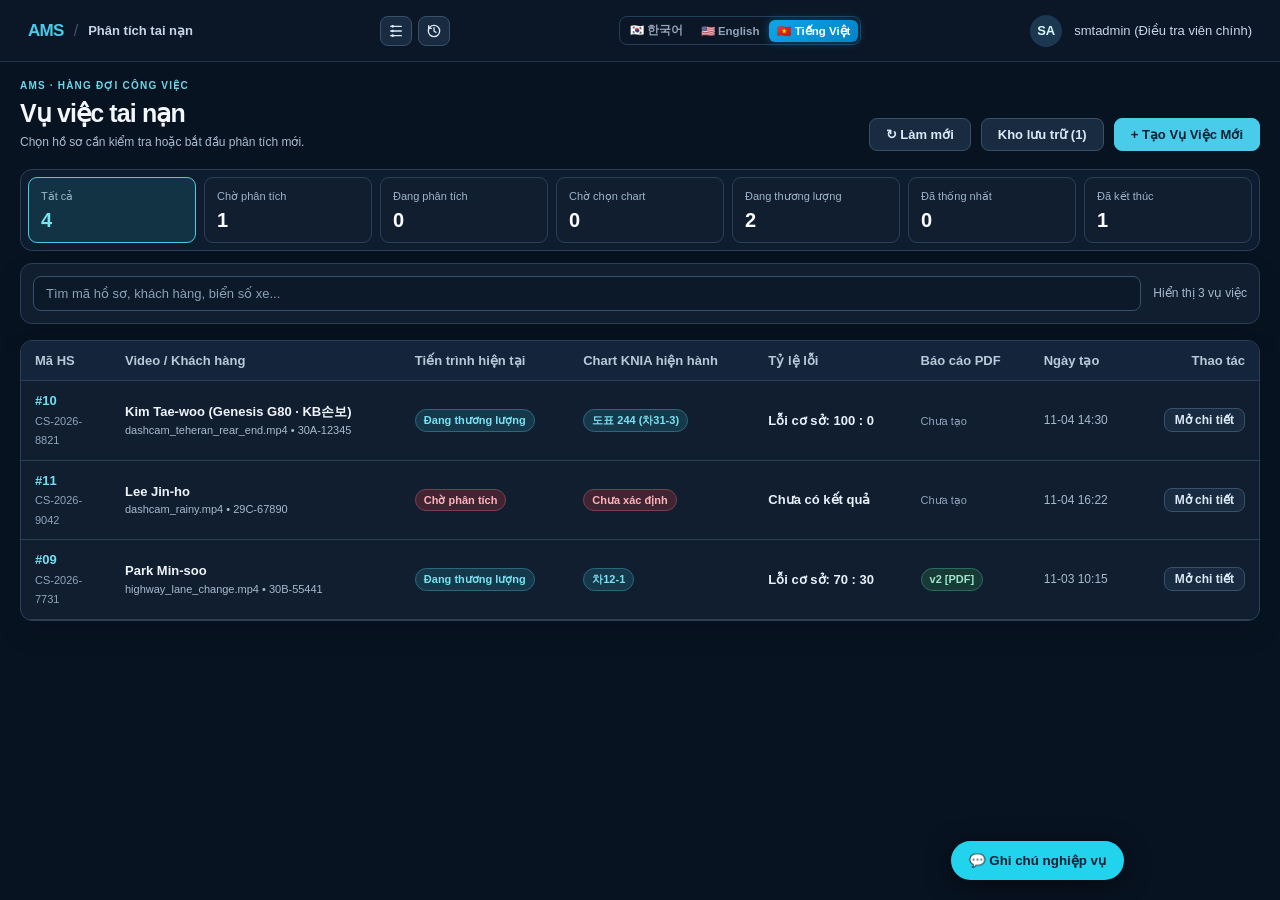
==== index.html @ 7d74bb2e "Update index.html" ====
<!DOCTYPE html>
<html lang="vi">

<head>
  <meta charset="UTF-8">
  <meta name="viewport" content="width=device-width, initial-scale=1.0">
  <title>Visus × KNIA B2B — Hệ Thống Phân Tích Video Tai Nạn & Xác Định Tỷ Lệ Lỗi</title>
  <style>
    :root {
      --primary: #2457c5;
      --primary-hover: #1946aa;
      --primary-light: #edf3ff;
      --success: #15803d;
      --success-light: #f0fdf4;
      --warning: #b45309;
      --warning-light: #fffbeb;
      --danger: #b91c1c;
      --danger-light: #fef2f2;
      --slate-50: #f8faff;
      --slate-100: #f2f5fa;
      --slate-200: #e3e9f2;
      --slate-300: #cbd5e1;
      --slate-400: #94a3b8;
      --slate-500: #64748b;
      --slate-600: #475569;
      --slate-700: #334155;
      --slate-800: #23314a;
      --slate-900: #14223c;
      --shadow-sm: 0 1px 2px 0 rgb(0 0 0 / 0.05);
      --shadow: 0 1px 3px 0 rgb(0 0 0 / 0.1), 0 1px 2px -1px rgb(0 0 0 / 0.1);
      --shadow-md: 0 4px 6px -1px rgb(0 0 0 / 0.1), 0 2px 4px -2px rgb(0 0 0 / 0.1);
      --shadow-lg: 0 10px 15px -3px rgb(0 0 0 / 0.1), 0 4px 6px -4px rgb(0 0 0 / 0.1);
    }

    * {
      box-sizing: border-box;
      margin: 0;
      padding: 0;
      font-family: -apple-system, BlinkMacSystemFont, "Segoe UI", Roboto, Helvetica, Arial, sans-serif;
    }

    body {
      background-color: var(--slate-100);
      color: var(--slate-800);
      font-size: 14px;
      line-height: 1.5;
      min-height: 100vh;
      display: flex;
      flex-direction: column;
    }

    /* Topbar */
    header.app-header {
      background: rgba(255, 255, 255, .96);
      border-bottom: 1px solid var(--slate-200);
      padding: 0 28px;
      height: 62px;
      display: flex;
      align-items: center;
      justify-content: space-between;
      position: sticky;
      top: 0;
      z-index: 50;
      backdrop-filter: blur(12px);
    }

    .brand {
      display: flex;
      align-items: center;
      gap: 10px;
      font-weight: 700;
      font-size: 16px;
      color: var(--slate-900);
      text-decoration: none;
      cursor: pointer;
    }

    .brand-wordmark {
      color: var(--primary);
      font-size: 17px;
      font-weight: 800;
      letter-spacing: -.04em;
    }

    .brand-divider {
      color: var(--slate-300);
      font-weight: 400;
    }

    .brand-product {
      color: var(--slate-700);
      font-size: 13px;
      font-weight: 600;
      letter-spacing: 0;
    }

    .lang-switcher-wrap {
      display: flex;
      align-items: center;
      gap: 2px;
      background: #0b1726;
      border: 1px solid #233e59;
      border-radius: 8px;
      padding: 2px;
    }

    .lang-btn {
      background: transparent;
      border: 0;
      color: #94a3b8;
      font-size: 11.5px;
      font-weight: 700;
      padding: 4px 8px;
      border-radius: 6px;
      cursor: pointer;
      transition: all 0.15s ease;
      display: inline-flex;
      align-items: center;
      gap: 4px;
    }

    .lang-btn:hover {
      color: #f1f5f9;
      background: rgba(56, 189, 248, 0.12);
    }

    .lang-btn.active {
      background: linear-gradient(135deg, #0ea5e9, #0284c7);
      color: #ffffff;
      box-shadow: 0 0 10px rgba(14, 165, 233, 0.4);
    }

    .header-user {
      display: flex;
      align-items: center;
      gap: 12px;
      font-size: 13px;
      color: var(--slate-600);
    }

    .user-avatar {
      width: 32px;
      height: 32px;
      border-radius: 50%;
      background: var(--slate-200);
      display: flex;
      align-items: center;
      justify-content: center;
      font-weight: 600;
      color: var(--slate-700);
    }

    /* Tooltip Custom styling */
    [data-tooltip] {
      position: relative;
      cursor: help;
    }

    [data-tooltip]:hover::after,
    [data-tooltip]:focus::after {
      content: attr(data-tooltip);
      position: absolute;
      bottom: calc(100% + 6px);
      left: 50%;
      transform: translateX(-50%);
      background: var(--slate-900);
      color: #fff;
      padding: 5px 9px;
      border-radius: 4px;
      font-size: 11px;
      white-space: nowrap;
      z-index: 1000;
      box-shadow: var(--shadow-md);
      pointer-events: none;
      font-weight: 400;
      opacity: 0.95;
    }

    /* Layout Containers */
    main.main-content {
      flex: 1;
      padding: 24px 28px;
      max-width: 1600px;
      width: 100%;
      margin: 0 auto;
    }

    .view-screen {
      display: none;
    }

    .view-screen.active {
      display: block;
    }

    /* Button styles */
    .btn {
      display: inline-flex;
      align-items: center;
      justify-content: center;
      gap: 6px;
      padding: 8px 16px;
      border-radius: 8px;
      font-size: 13px;
      font-weight: 600;
      cursor: pointer;
      border: 1px solid transparent;
      transition: background-color .15s ease, border-color .15s ease, box-shadow .15s ease;
      text-decoration: none;
    }

    .btn:focus-visible,
    .chat-input:focus-visible,
    .chat-result-card button:focus-visible,
    .video-seek:focus-visible {
      outline: 2px solid var(--primary);
      outline-offset: 2px;
    }

    .btn-primary {
      background: var(--primary);
      color: #fff;
    }

    .btn-primary:hover {
      background: var(--primary-hover);
    }

    .btn-secondary {
      background: #fff;
      border-color: var(--slate-300);
      color: var(--slate-700);
    }

    .btn-secondary:hover {
      background: var(--slate-50);
      border-color: var(--slate-400);
    }

    .btn-success {
      background: var(--success);
      color: #fff;
    }

    .btn-success:hover {
      filter: brightness(0.95);
    }

    .btn-danger {
      background: var(--danger);
      color: #fff;
    }

    .btn-sm {
      padding: 4px 10px;
      font-size: 12px;
    }

    .btn-disabled,
    .btn:disabled {
      opacity: 0.5;
      cursor: not-allowed;
      pointer-events: none;
    }

    /* Badges */
    .badge {
      display: inline-flex;
      align-items: center;
      padding: 2px 8px;
      border-radius: 12px;
      font-size: 11px;
      font-weight: 600;
    }

    .badge-high {
      background: var(--success-light);
      color: var(--success);
      border: 1px solid #bbf7d0;
    }

    .badge-mid {
      background: var(--warning-light);
      color: var(--warning);
      border: 1px solid #fde68a;
    }

    .badge-low {
      background: var(--slate-100);
      color: var(--slate-600);
      border: 1px solid var(--slate-200);
    }

    .badge-danger {
      background: var(--danger-light);
      color: var(--danger);
      border: 1px solid #fecaca;
    }

    .badge-primary {
      background: var(--primary-light);
      color: var(--primary);
      border: 1px solid #bfdbfe;
    }

    /* Stepper Navigation */
    .stepper-bar {
      background: #fff;
      border-radius: 12px;
      border: 1px solid var(--slate-200);
      padding: 10px 16px;
      display: flex;
      align-items: center;
      justify-content: space-between;
      margin-bottom: 18px;
      box-shadow: 0 2px 12px rgb(28 48 84 / .035);
    }

    .stepper-steps {
      display: flex;
      align-items: center;
      gap: 8px;
      flex-wrap: wrap;
    }

    .step-item {
      display: flex;
      align-items: center;
      gap: 8px;
      padding: 6px 12px;
      border-radius: 6px;
      font-size: 13px;
      font-weight: 500;
      color: var(--slate-500);
      cursor: pointer;
      transition: all 0.15s;
    }

    .step-item.active {
      background: var(--primary-light);
      color: var(--primary);
      font-weight: 700;
    }

    .step-item.completed {
      color: var(--success);
    }

    .step-item.locked {
      color: var(--slate-400);
      cursor: not-allowed;
    }

    .step-divider {
      color: var(--slate-300);
      font-size: 14px;
    }

    /* 2-Column Workspace */
    .workspace-layout {
      display: grid;
      grid-template-columns: 1fr 380px;
      gap: 20px;
      align-items: start;
    }

    @media (max-width: 1200px) {
      .workspace-layout {
        grid-template-columns: 1fr;
      }
    }

    /* Panels & Cards */
    .panel {
      background: #fff;
      border: 1px solid var(--slate-200);
      border-radius: 12px;
      box-shadow: 0 2px 12px rgb(28 48 84 / .035);
      overflow: hidden;
      margin-bottom: 16px;
    }

    .panel-header {
      padding: 13px 16px;
      border-bottom: 1px solid var(--slate-200);
      background: #fff;
      display: flex;
      align-items: center;
      justify-content: space-between;
      font-weight: 650;
      font-size: 13px;
      color: var(--slate-700);
    }

    .panel-body {
      padding: 16px;
    }

    /* Video player mock */
    .video-mock-container {
      background: #0e1829;
      border-radius: 0;
      height: 320px;
      position: relative;
      display: flex;
      flex-direction: column;
      justify-content: flex-end;
      overflow: hidden;
      color: #fff;
    }

    .video-canvas-mock {
      position: absolute;
      inset: 0;
      display: flex;
      align-items: flex-end;
      background: #101d30;
    }

    .video-overlay-box {
      position: absolute;
      border: 2px dashed #38bdf8;
      background: rgba(56, 189, 248, 0.15);
      border-radius: 4px;
      padding: 4px;
      font-size: 10px;
      color: #38bdf8;
      font-weight: 600;
    }

    .video-controls-bar {
      background: rgba(15, 23, 42, 0.85);
      backdrop-filter: blur(4px);
      padding: 8px 12px;
      display: flex;
      align-items: center;
      justify-content: space-between;
      z-index: 10;
      font-size: 12px;
    }

    /* Chart Candidates Cards Grid */
    .chart-grid {
      display: grid;
      grid-template-columns: repeat(auto-fill, minmax(280px, 1fr));
      gap: 12px;
      margin-top: 10px;
    }

    .chart-card {
      border: 2px solid var(--slate-200);
      border-radius: 8px;
      padding: 14px;
      cursor: pointer;
      transition: all 0.15s ease;
      background: #fff;
    }

    .chart-card:hover {
      border-color: var(--primary);
      transform: translateY(-1px);
      box-shadow: var(--shadow);
    }

    .chart-card.selected {
      border-color: var(--primary);
      background: var(--primary-light);
      box-shadow: 0 0 0 1px var(--primary);
    }

    .chart-card-header {
      display: flex;
      justify-content: space-between;
      align-items: flex-start;
      margin-bottom: 6px;
    }

    .chart-code {
      font-weight: 700;
      font-size: 15px;
      color: var(--slate-900);
    }

    .chart-desc {
      font-size: 12px;
      color: var(--slate-600);
      margin-bottom: 10px;
      line-height: 1.4;
    }

    .chart-meta {
      display: flex;
      align-items: center;
      justify-content: space-between;
      font-size: 11px;
      color: var(--slate-500);
      padding-top: 8px;
      border-top: 1px solid rgba(0, 0, 0, 0.06);
    }

    /* Report Draft Paper UI */
    .report-paper {
      background: #fff;
      border: 1px solid var(--slate-300);
      border-radius: 6px;
      padding: 20px;
      box-shadow: var(--shadow);
      position: relative;
    }

    .report-paper::before {
      content: "DỰ THẢO BÁO CÁO PHÂN TÍCH TAI NẠN (KNIA REPORT DRAFT)";
      display: block;
      font-size: 10px;
      letter-spacing: 1px;
      color: var(--slate-400);
      font-weight: 700;
      margin-bottom: 12px;
      text-transform: uppercase;
    }

    .report-section {
      margin-bottom: 16px;
      padding-bottom: 14px;
      border-bottom: 1px dashed var(--slate-200);
    }

    .report-section:last-child {
      border-bottom: none;
      margin-bottom: 0;
      padding-bottom: 0;
    }

    .report-section-title {
      font-size: 12px;
      font-weight: 700;
      color: var(--slate-700);
      text-transform: uppercase;
      margin-bottom: 6px;
      display: flex;
      align-items: center;
      justify-content: space-between;
    }

    .report-lock-tag {
      font-size: 10px;
      color: var(--slate-400);
      font-weight: normal;
    }

    /* AI Agent Chat Drawer / Sidebar */
    .chat-panel {
      height: calc(100vh - 120px);
      position: sticky;
      top: 76px;
      display: flex;
      flex-direction: column;
      background: #fff;
      border: 1px solid var(--slate-200);
      border-radius: 14px;
      box-shadow: 0 14px 36px rgb(28 48 84 / .07);
      overflow: hidden;
    }

    .chat-header {
      padding: 15px 20px;
      min-height: 56px;
      background: #fff;
      border-bottom: 1px solid var(--slate-200);
      display: flex;
      align-items: center;
      gap: 8px;
      font-weight: 700;
      font-size: 13px;
    }

    .chat-body {
      flex: 1;
      padding: 20px;
      overflow-y: auto;
      display: flex;
      flex-direction: column;
      gap: 14px;
      background: #f8faff;
    }

    .chat-bubble {
      max-width: 85%;
      padding: 11px 14px;
      border-radius: 13px;
      font-size: 13px;
      line-height: 1.5;
    }

    .chat-bubble.agent {
      align-self: flex-start;
      background: #fff;
      border: 1px solid var(--slate-200);
      color: var(--slate-800);
      box-shadow: 0 2px 8px rgb(28 48 84 / .04);
    }

    .chat-bubble.user {
      align-self: flex-end;
      background: var(--primary);
      color: #fff;
      border-bottom-right-radius: 4px;
    }

    .chat-progress {
      align-self: flex-start;
      padding: 3px 6px;
      color: var(--slate-500);
      font-size: 11px;
    }

    .chat-chips {
      display: flex;
      flex-wrap: wrap;
      gap: 6px;
      margin-top: 6px;
    }

    .chat-chip {
      background: #fff;
      border: 1px solid var(--slate-300);
      color: var(--slate-700);
      font-size: 11px;
      padding: 4px 8px;
      border-radius: 12px;
      cursor: pointer;
      transition: all 0.15s;
    }

    .chat-chip:hover {
      border-color: var(--primary);
      color: var(--primary);
      background: var(--primary-light);
    }

    .chat-footer {
      padding: 10px;
      border-top: 1px solid var(--slate-200);
      background: #fff;
    }

    .chat-input-row {
      display: flex;
      gap: 8px;
    }

    .chat-input {
      flex: 1;
      border: 1px solid var(--slate-300);
      border-radius: 8px;
      padding: 9px 12px;
      font-size: 13px;
      outline: none;
    }

    .chat-input:focus {
      border-color: var(--primary);
    }

    /* Case chat: conversation stays scrollable while the video remains visible. */
    #SCR-CASE-DETAIL .workspace-layout {
      grid-template-columns: minmax(0, 1fr) minmax(360px, 42%);
    }

    #SCR-CASE-DETAIL .workspace-main {
      min-width: 0;
    }

    #SCR-CASE-DETAIL .workspace-sidebar {
      position: sticky;
      top: 72px;
      height: calc(100vh - 88px);
      min-height: 480px;
      display: flex;
      flex-direction: column;
      gap: 10px;
      min-width: 0;
    }

    #SCR-CASE-DETAIL .chat-panel {
      position: static;
      height: calc(100vh - 174px);
      min-height: 460px;
    }

    #SCR-CASE-DETAIL .chat-body {
      padding: 20px;
      gap: 14px;
    }

    #SCR-CASE-DETAIL .chat-bubble {
      max-width: 78%;
    }

    #SCR-CASE-DETAIL .workspace-sidebar>.panel {
      margin: 0;
      flex: none;
    }

    #SCR-CASE-DETAIL .video-mock-container {
      height: 260px;
    }

    #SCR-CASE-DETAIL .video-controls-bar {
      flex-wrap: wrap;
      gap: 6px;
    }

    #SCR-CASE-DETAIL .video-seek {
      width: 100%;
      accent-color: #60a5fa;
      cursor: pointer;
    }

    #SCR-CASE-DETAIL .detail-inspector {
      flex: 1;
      overflow: auto;
      min-height: 0;
      background: #fff;
      border: 1px solid var(--slate-200);
      border-radius: 8px;
    }

    #SCR-CASE-DETAIL .detail-inspector>.panel {
      margin: 0;
      border: 0;
      box-shadow: none;
    }

    #SCR-CASE-DETAIL .detail-inspector #panel-evidence-matching .panel-body>div {
      grid-template-columns: 1fr !important;
    }

    #SCR-CASE-DETAIL #report-meta-content {
      grid-template-columns: 1fr 1fr !important;
    }

    #SCR-CASE-DETAIL .report-paper {
      padding: 14px;
    }

    #SCR-CASE-DETAIL #report-base-fault {
      font-size: 12px !important;
    }

    #SCR-CASE-DETAIL .chat-result-card {
      align-self: stretch;
      border: 1px solid #dce5f4;
      border-radius: 14px;
      background: #fff;
      padding: 18px;
      box-shadow: 0 8px 24px rgb(29 63 120 / .065);
    }

    #SCR-CASE-DETAIL .result-card-heading {
      display: flex;
      align-items: baseline;
      justify-content: space-between;
      gap: 12px;
      margin-bottom: 12px;
    }

    #SCR-CASE-DETAIL .result-card-heading strong {
      color: var(--slate-900);
      font-size: 15px;
      letter-spacing: -.02em;
    }

    #SCR-CASE-DETAIL .result-card-heading span {
      font-size: 11px;
      color: var(--slate-500);
      white-space: nowrap;
    }

    #SCR-CASE-DETAIL .chat-result-card button {
      display: flex;
      width: 100%;
      text-align: left;
      margin-top: 8px;
    }

    #SCR-CASE-DETAIL .result-option {
      justify-content: space-between;
      align-items: center;
      gap: 14px;
      min-height: 58px;
      padding: 10px 12px;
      border-radius: 9px;
    }

    #SCR-CASE-DETAIL .result-option .result-name {
      display: block;
      margin-top: 2px;
      color: var(--slate-500);
      font-size: 11px;
      font-weight: 400;
      line-height: 1.35;
    }

    #SCR-CASE-DETAIL .result-option.btn-primary .result-name {
      color: #dbe7ff;
    }

    #SCR-CASE-DETAIL .result-option .result-fault {
      color: var(--slate-900);
      font-size: 16px;
      font-weight: 750;
      white-space: nowrap;
    }

    #SCR-CASE-DETAIL .result-option.btn-primary .result-fault {
      color: #fff;
    }

    #SCR-CASE-DETAIL .result-option .result-match {
      display: block;
      color: var(--slate-500);
      font-size: 10px;
      font-weight: 500;
    }

    #SCR-CASE-DETAIL .result-option.btn-primary .result-match {
      color: #dbe7ff;
    }

    #SCR-CASE-DETAIL .chat-result-card button.result-report {
      width: auto;
      margin-top: 14px;
      padding-left: 0;
      border: 0;
      color: var(--primary);
      background: transparent;
    }

    #SCR-CASE-DETAIL #chat-case-title {
      display: inline-block;
      max-width: min(60vw, 400px);
      overflow: hidden;
      text-overflow: ellipsis;
      white-space: nowrap;
      vertical-align: bottom;
    }

    #SCR-CASE-DETAIL .inspector-tabs {
      display: flex;
      gap: 6px;
      padding: 8px;
      border-bottom: 1px solid var(--slate-200);
    }

    #SCR-CASE-DETAIL .video-empty {
      display: none;
      color: #cbd5e1;
      text-align: center;
      padding: 70px 12px;
    }

    #SCR-CASE-DETAIL .video-empty.visible {
      display: block;
    }

    #SCR-CASE-DETAIL #video-demo-still {
      position: absolute;
      inset: 0;
      width: 100%;
      height: 100%;
      object-fit: cover;
    }

    #SCR-CASE-DETAIL .video-canvas-mock::after {
      content: '';
      position: absolute;
      inset: 45% 0 0;
      background: linear-gradient(transparent, rgba(4, 10, 19, .8));
      pointer-events: none;
    }

    #SCR-CASE-DETAIL .detail-inspector {
      box-shadow: 0 8px 24px rgb(29 63 120 / .055);
    }

    @media (prefers-reduced-motion: reduce) {

      .btn,
      .chart-card,
      .chat-chip {
        transition: none;
      }
    }

    #SCR-CASE-DETAIL video {
      position: absolute;
      inset: 0;
      width: 100%;
      height: 100%;
      object-fit: contain;
    }

    @media (max-width: 900px) {
      main.main-content {
        padding: 14px 12px;
      }

      header.app-header {
        padding: 0 14px;
      }

      .brand-product {
        display: none;
      }

      #SCR-CASE-DETAIL .workspace-layout {
        display: block;
      }

      #SCR-CASE-DETAIL .workspace-main {
        padding-top: 195px;
      }

      #SCR-CASE-DETAIL .workspace-sidebar {
        position: static;
        width: 100%;
        height: 0;
        min-height: 0;
      }

      #SCR-CASE-DETAIL .workspace-sidebar>.panel {
        position: fixed;
        top: 62px;
        left: 12px;
        right: 12px;
        z-index: 20;
      }

      #SCR-CASE-DETAIL .video-mock-container {
        height: 145px;
      }

      #SCR-CASE-DETAIL .detail-inspector {
        position: fixed;
        bottom: 0;
        left: 0;
        right: 0;
        z-index: 30;
        height: 48vh;
        max-height: none;
        box-shadow: var(--shadow-lg);
      }

      #SCR-CASE-DETAIL .chat-panel {
        height: 60vh;
        min-height: 420px;
        width: 100%;
      }
    }

    @media (max-width: 600px) {

      .header-user .user-avatar,
      .header-user>span:last-child {
        display: none;
      }

      .stepper-bar {
        align-items: flex-start;
        gap: 10px;
        flex-direction: column;
      }

      #SCR-CASE-DETAIL .result-card-heading {
        flex-wrap: wrap;
      }
    }

    /* Tables */
    .data-table {
      width: 100%;
      border-collapse: collapse;
      text-align: left;
      font-size: 13px;
    }

    .data-table th {
      background: var(--slate-50);
      color: var(--slate-600);
      font-weight: 600;
      padding: 10px 14px;
      border-bottom: 1px solid var(--slate-200);
    }

    .data-table td {
      padding: 10px 14px;
      border-bottom: 1px solid var(--slate-200);
      vertical-align: middle;
    }

    .data-table tr:hover td {
      background: var(--slate-50);
    }

    /* Modals */
    .modal-backdrop {
      position: fixed;
      inset: 0;
      background: rgba(15, 23, 42, 0.5);
      backdrop-filter: blur(2px);
      display: none;
      align-items: center;
      justify-content: center;
      z-index: 100;
      padding: 20px;
    }

    .modal-backdrop.open {
      display: flex;
    }

    .modal-box {
      background: #fff;
      border-radius: 8px;
      max-width: 650px;
      width: 100%;
      max-height: 85vh;
      overflow-y: auto;
      box-shadow: var(--shadow-lg);
      border: 1px solid var(--slate-200);
    }

    .modal-header {
      padding: 14px 18px;
      border-bottom: 1px solid var(--slate-200);
      display: flex;
      align-items: center;
      justify-content: space-between;
      font-weight: 700;
      font-size: 15px;
    }

    .modal-body {
      padding: 18px;
    }

    .modal-footer {
      padding: 12px 18px;
      border-top: 1px solid var(--slate-200);
      background: var(--slate-50);
      display: flex;
      justify-content: flex-end;
      gap: 10px;
    }

    /* Visus-inspired analysis studio. Other screens retain the existing light UI. */
    body.ams-dark {
      background: #081321;
      color: #e8f0fa;
    }

    body.ams-dark header.app-header {
      background: #0b1727;
      border-color: #21344a;
    }

    body.ams-dark .brand-product,
    body.ams-dark .header-user {
      color: #c7d6e7;
    }

    body.ams-dark .brand-wordmark {
      color: #48cce9;
    }

    body.ams-dark .user-avatar {
      background: #1b3850;
      color: #d8f7ff;
    }

    .header-nav {
      display: flex;
      gap: 6px;
      margin-left: 18px;
      margin-right: 0;
    }

    .header-nav .btn {
      padding: 5px 10px;
    }
    .header-icon-btn { width:32px; height:30px; padding:0 !important; display:inline-flex; align-items:center; justify-content:center; }
    .header-icon-btn svg { width:16px; height:16px; }

    .header-case-context { min-width:0; flex:1; margin-left:18px; color:#cfe7f2; font-size:12px; font-weight:700; white-space:nowrap; overflow:hidden; text-overflow:ellipsis; }
    .header-case-context small { color:#7f9bb1; font-weight:600; margin-left:6px; }

    #SCR-CASE-DETAIL {
      --primary: #48cce9;
      --primary-hover: #35b8d6;
      --primary-light: #153648;
      --slate-50: #14243a;
      --slate-100: #111f32;
      --slate-200: #2a3b53;
      --slate-300: #40536e;
      --slate-400: #91a5bd;
      --slate-500: #a9bad0;
      --slate-600: #c6d3e2;
      --slate-700: #dfebf7;
      --slate-800: #f0f5fc;
      --slate-900: #fff;
    }

    #SCR-CASE-DETAIL .case-context {
      display: flex;
      align-items: end;
      justify-content: space-between;
      gap: 16px;
      margin: 2px 0 17px;
    }

    #SCR-CASE-DETAIL .case-eyebrow {
      display: block;
      color: #61d7eb;
      font-size: 10px;
      font-weight: 700;
      letter-spacing: .12em;
      margin-bottom: 5px;
    }

    #SCR-CASE-DETAIL .case-context h1 {
      color: #f4f8fe;
      font-size: clamp(24px, 2.6vw, 34px);
      line-height: 1.2;
      letter-spacing: -.035em;
      font-weight: 680;
    }

    #SCR-CASE-DETAIL .case-context>div {
      min-width: 0;
    }

    #SCR-CASE-DETAIL .case-context h1 {
      overflow-wrap: anywhere;
    }

    #SCR-CASE-DETAIL .case-context-video {
      margin-top: 4px;
      color: #91a5bd;
      font-size: 12px;
      line-height: 1.35;
      overflow-wrap: anywhere;
    }

    #SCR-CASE-DETAIL .stepper-bar {
      background: #101e30;
      border-color: #23364d;
      box-shadow: none;
    }

    #SCR-CASE-DETAIL .step-item {
      color: #a9bad0;
    }

    #SCR-CASE-DETAIL .step-item.active {
      color: #73e1f3;
      background: #16384b;
    }

    #SCR-CASE-DETAIL .step-item.completed {
      color: #6dc9a9;
    }

    #SCR-CASE-DETAIL .step-item.locked {
      color: #667d96;
    }

    #SCR-CASE-DETAIL [data-tooltip]:hover::after,
    #SCR-CASE-DETAIL [data-tooltip]:focus::after {
      background: #eaf4fb;
      color: #10253a;
    }

    #SCR-CASE-DETAIL .panel,
    #SCR-CASE-DETAIL .chat-panel,
    #SCR-CASE-DETAIL .detail-inspector {
      background: #101e30;
      border-color: #2b4057;
      color: #e8f0fa;
      box-shadow: 0 16px 32px rgb(0 0 0 / .12);
    }

    #SCR-CASE-DETAIL .panel-header,
    #SCR-CASE-DETAIL .chat-header {
      background: #14243a;
      border-color: #2b4057;
      color: #f4f8fe;
    }

    #SCR-CASE-DETAIL .chat-body {
      background: #0c1929;
    }

    #SCR-CASE-DETAIL .chat-bubble.agent {
      background: #192c43;
      border-color: #304860;
      color: #e8f0fa;
      box-shadow: none;
    }

    #SCR-CASE-DETAIL .chat-bubble.user {
      background: #235a75;
      color: #fff;
    }

    #SCR-CASE-DETAIL .chat-progress {
      color: #9fb6c9;
    }

    #SCR-CASE-DETAIL .chat-footer {
      background: #14243a;
      border-color: #2b4057;
    }

    #SCR-CASE-DETAIL .chat-input {
      background: #0c1929;
      border-color: #39516a;
      color: #f1f8fd;
    }

    #SCR-CASE-DETAIL .chat-input::placeholder {
      color: #8ba1b8;
    }

    #SCR-CASE-DETAIL .btn-primary {
      background: #48cce9;
      border-color: #48cce9;
      color: #082034;
    }

    #SCR-CASE-DETAIL .btn-primary:hover {
      background: #72ddf2;
      border-color: #72ddf2;
    }

    #SCR-CASE-DETAIL .btn-secondary {
      background: #182b41;
      border-color: #38516a;
      color: #d9e9f5;
    }

    #SCR-CASE-DETAIL .btn-secondary:hover {
      background: #203a54;
      border-color: #5b7792;
    }

    #SCR-CASE-DETAIL .badge-primary {
      background: #15394b;
      color: #78e2f3;
      border-color: #2b687e;
    }

    #SCR-CASE-DETAIL .chat-result-card {
      background: #15283c;
      border-color: #35657a;
      box-shadow: 0 14px 30px rgb(0 0 0 / .12);
    }

    #SCR-CASE-DETAIL .result-card-heading strong {
      color: #f3f9ff;
    }

    #SCR-CASE-DETAIL .result-card-heading span {
      color: #a8bfd1;
    }

    #SCR-CASE-DETAIL .result-option.btn-secondary {
      background: #1b3148;
      border-color: #344f68;
      color: #eaf4fc;
    }

    #SCR-CASE-DETAIL .result-option.btn-primary {
      background: #153c50;
      border-color: #48cce9;
      color: #f5fcff;
    }

    #SCR-CASE-DETAIL .result-option .result-name,
    #SCR-CASE-DETAIL .result-option .result-match {
      color: #a9bed1;
    }

    #SCR-CASE-DETAIL .result-option .result-fault {
      color: #f6fbff;
    }

    #SCR-CASE-DETAIL .chat-result-card button.result-report {
      color: #70dcf0;
    }

    #SCR-CASE-DETAIL .result-hero {
      display: grid;
      grid-template-columns: 1fr auto;
      gap: 12px;
      align-items: end;
      padding: 14px 0 16px;
      border-top: 1px solid #2e4960;
    }

    #SCR-CASE-DETAIL .result-hero-label {
      display: block;
      color: #a8bfd1;
      font-size: 11px;
    }

    #SCR-CASE-DETAIL .result-hero-ratio {
      display: block;
      color: #fff;
      font-size: clamp(28px, 3vw, 38px);
      line-height: 1.1;
      font-weight: 750;
      letter-spacing: -.05em;
      font-variant-numeric: tabular-nums;
    }

    #SCR-CASE-DETAIL .result-hero-chart {
      color: #d9e8f4;
      font-size: 12px;
      text-align: right;
      max-width: 185px;
    }

    #SCR-CASE-DETAIL .result-hero-chart strong {
      display: block;
      color: #77dfef;
      font-size: 14px;
    }

    #SCR-CASE-DETAIL .result-hero-chart small {
      display: block;
      color: #9eb5ca;
      font-size: 11px;
    }

    #SCR-CASE-DETAIL .result-other {
      border-top: 1px solid #2e4960;
      margin-top: 14px;
      padding-top: 10px;
    }

    #SCR-CASE-DETAIL .result-other summary {
      color: #aac4d7;
      font-size: 12px;
      cursor: pointer;
    }

    #SCR-CASE-DETAIL .result-other button {
      margin-top: 8px;
    }

    #SCR-CASE-DETAIL .result-note {
      color: #9eb5ca;
      font-size: 11px;
      margin-top: 10px;
    }

    #SCR-CASE-DETAIL .chat-empty,
    #SCR-CASE-DETAIL .chat-recovery {
      align-self: center;
      width: min(100%, 430px);
      margin: auto 0;
      padding: 26px;
      border: 1px solid #31536b;
      border-radius: 16px;
      background: #14283c;
      box-shadow: 0 18px 36px rgb(0 0 0 / .12);
    }

    #SCR-CASE-DETAIL .chat-empty span,
    #SCR-CASE-DETAIL .chat-recovery span {
      display: block;
      color: #71dcea;
      font-size: 10px;
      font-weight: 700;
      letter-spacing: .1em;
      margin-bottom: 9px;
    }

    #SCR-CASE-DETAIL .chat-empty h2,
    #SCR-CASE-DETAIL .chat-recovery h2 {
      color: #fff;
      font-size: 21px;
      line-height: 1.25;
      letter-spacing: -.03em;
    }

    #SCR-CASE-DETAIL .chat-empty p,
    #SCR-CASE-DETAIL .chat-recovery p {
      color: #abc0d2;
      font-size: 12px;
      line-height: 1.5;
      margin: 8px 0 18px;
    }

    #SCR-CASE-DETAIL .chat-empty-actions {
      display: flex;
      gap: 8px;
      flex-wrap: wrap;
    }

    #SCR-CASE-DETAIL .video-mock-container {
      height: min(30vh, 290px);
      min-height: 225px;
    }

    #SCR-CASE-DETAIL .video-controls-bar {
      background: #101d2e;
      color: #e8f0fa;
    }

    #SCR-CASE-DETAIL .video-seek {
      accent-color: #48cce9;
    }

    #SCR-CASE-DETAIL .detail-inspector {
      background: #101e30;
    }

    #SCR-CASE-DETAIL .inspector-tabs {
      border-color: #2b4057;
    }

    #SCR-CASE-DETAIL .data-table th {
      background: #14243a;
      color: #b8c9da;
      border-color: #2b4057;
    }

    #SCR-CASE-DETAIL .data-table td {
      border-color: #2b4057;
    }

    #SCR-CASE-DETAIL .report-paper {
      background: #fff;
      color: #263247;
      --slate-50: #f8fafc;
      --slate-100: #f1f5f9;
      --slate-200: #e2e8f0;
      --slate-300: #cbd5e1;
      --slate-400: #7b8ba0;
      --slate-500: #64748b;
      --slate-600: #475569;
      --slate-700: #334155;
      --slate-800: #1e293b;
      --slate-900: #0f172a;
    }

    #SCR-CASE-DETAIL .report-paper .chat-input {
      background: #fff;
      color: #1e293b;
      border-color: #93c5fd;
    }

    @media (max-width: 900px) {
      #SCR-CASE-DETAIL .video-mock-container {
        height: 172px;
        min-height: 0;
      }

      #SCR-CASE-DETAIL .workspace-layout {
        display: flex;
        flex-direction: column-reverse;
        gap: 12px;
      }

      #SCR-CASE-DETAIL .workspace-main {
        padding-top: 0;
        width: 100%;
      }

      #SCR-CASE-DETAIL .workspace-sidebar {
        position: sticky;
        top: 62px;
        width: 100%;
        height: auto;
        min-height: 0;
        z-index: 20;
        display: block;
      }

      #SCR-CASE-DETAIL .workspace-sidebar>.panel {
        position: static;
      }

      #SCR-CASE-DETAIL .detail-inspector {
        position: fixed;
        bottom: 0;
        left: 0;
        right: 0;
        height: 48vh;
        z-index: 30;
      }
    }

    /* Shared dark product shell for case list, negotiation, notice and activity. */
    body.ams-dark {
      --primary: #48cce9;
      --primary-hover: #35b8d6;
      --primary-light: #153648;
      --slate-50: #14243a;
      --slate-100: #111f32;
      --slate-200: #2a3b53;
      --slate-300: #40536e;
      --slate-400: #91a5bd;
      --slate-500: #a9bad0;
      --slate-600: #c6d3e2;
      --slate-700: #dfebf7;
      --slate-800: #f0f5fc;
      --slate-900: #fff;
    }

    .ams-dark .panel,
    .ams-dark .chat-panel {
      background: #101e30;
      border-color: #2b4057;
      color: #e8f0fa;
      box-shadow: 0 12px 28px rgb(0 0 0 / .1);
    }

    .ams-dark .panel-header,
    .ams-dark .chat-header {
      background: #14243a;
      border-color: #2b4057;
      color: #f4f8fe;
    }

    .ams-dark .stepper-bar {
      background: #101e30;
      border-color: #23364d;
      box-shadow: none;
    }

    .ams-dark .step-item {
      color: #a9bad0;
    }

    .ams-dark .step-item.active {
      color: #73e1f3;
      background: #16384b;
    }

    .ams-dark .step-item.completed {
      color: #6dc9a9;
    }

    .ams-dark .step-item.locked {
      color: #667d96;
    }

    .ams-dark .step-divider {
      color: #567087;
    }

    .ams-dark .btn-primary {
      background: #48cce9;
      border-color: #48cce9;
      color: #082034;
    }

    .ams-dark .btn-primary:hover {
      background: #72ddf2;
      border-color: #72ddf2;
    }

    .ams-dark .btn-secondary {
      background: #182b41;
      border-color: #38516a;
      color: #d9e9f5;
    }

    .ams-dark .btn-secondary:hover {
      background: #203a54;
      border-color: #5b7792;
    }

    .ams-dark .btn-danger {
      background: #9d3342;
      color: #fff;
    }

    .ams-dark .badge-primary {
      background: #15394b;
      color: #78e2f3;
      border-color: #2b687e;
    }

    .ams-dark .badge-low {
      background: #1d2b3e;
      color: #a9bad0;
      border-color: #3d5268;
    }

    .ams-dark .badge-danger {
      background: #412432;
      color: #ffb2bd;
      border-color: #7c3d50;
    }

    .ams-dark .badge-mid {
      background: #3a3023;
      color: #f3d28b;
      border-color: #725c36;
    }

    .ams-dark .badge-high {
      background: #173a36;
      color: #9be7c7;
      border-color: #2c6c60;
    }

    .ams-dark .chat-input {
      background: #0c1929;
      border-color: #39516a;
      color: #f1f8fd;
    }

    .ams-dark .chat-input::placeholder {
      color: #8ba1b8;
    }

    .ams-dark .chat-body {
      background: #0c1929;
    }

    .ams-dark .chat-bubble.agent {
      background: #192c43;
      border-color: #304860;
      color: #e8f0fa;
      box-shadow: none;
    }

    .ams-dark .chat-bubble.user {
      background: #235a75;
      color: #fff;
    }

    .ams-dark .chat-footer {
      background: #14243a;
      border-color: #2b4057;
    }

    .ams-dark .chat-chip {
      background: #1c3148;
      border-color: #3b526d;
      color: #d9e9f5;
    }

    .ams-dark .chat-chip:hover {
      background: #153b4d;
      border-color: #48cce9;
      color: #87e5f5;
    }

    .ams-dark .data-table th {
      background: #14243a;
      color: #b8c9da;
      border-color: #2b4057;
    }

    .ams-dark .data-table td {
      border-color: #2b4057;
    }

    .ams-dark .data-table tr:hover td {
      background: #172a40;
    }

    .ams-dark [data-tooltip]:hover::after,
    .ams-dark [data-tooltip]:focus::after {
      background: #eaf4fb;
      color: #10253a;
    }

    .ams-dark .modal-box {
      background: #101e30;
      border-color: #38516a;
      color: #e8f0fa;
    }

    .ams-dark .modal-header,
    .ams-dark .modal-footer {
      background: #14243a;
      border-color: #2b4057;
      color: #f4f8fe;
    }

    .ams-dark #modal-pdf-view .modal-header {
      background: #14243a !important;
      color: #fff;
    }

    .ams-dark #modal-pdf-view .modal-header .btn-secondary {
      color: #e8f0fa !important;
    }

    .ams-dark #pdf-rendered-paper {
      --slate-50: #f8fafc;
      --slate-200: #e2e8f0;
      --slate-400: #94a3b8;
      --slate-600: #475569;
      --slate-700: #334155;
      --slate-800: #1e293b;
      --slate-900: #0f172a;
    }

    .screen-kicker {
      display: block;
      color: #69d9e9;
      font-size: 10px;
      font-weight: 700;
      letter-spacing: .12em;
      margin-bottom: 5px;
    }

    .screen-title {
      color: #f4f8fe;
      font-size: 25px;
      line-height: 1.2;
      font-weight: 680;
      letter-spacing: -.035em;
    }

    .screen-subtitle {
      color: #a8bbcf;
      font-size: 12px;
      margin-top: 5px;
    }

    .screen-lead {
      display: flex;
      justify-content: space-between;
      align-items: end;
      gap: 16px;
      margin-bottom: 18px;
    }

    .queue-metrics {
      display: flex;
      gap: 8px;
      overflow-x: auto;
      padding: 7px;
      margin-bottom: 12px;
      background: #0d1c2e;
      border: 1px solid #2b4057;
      border-radius: 12px;
    }

    .queue-metric {
      flex: 1 0 145px;
      min-width: 0;
      background: #101e30;
      border: 1px solid #2b4057;
      border-radius: 9px;
      padding: 10px 12px;
      text-align: left;
      cursor: pointer;
      font: inherit;
    }

    .queue-metric span {
      display: block;
      color: #9eb5ca;
      font-size: 11px;
    }

    .queue-metric strong {
      display: block;
      color: #fff;
      font-size: 20px;
      line-height: 1.2;
      letter-spacing: -.04em;
      margin-top: 3px;
    }

    .queue-metric.active {
      border-color: #48cce9;
      background: #123344;
    }

    .queue-metric.active strong {
      color: #79e3f1;
    }

    .queue-metric:hover {
      border-color: #5a8ca0;
    }

    .queue-metric:focus-visible {
      outline: 2px solid #48cce9;
      outline-offset: 2px;
    }

    .case-search-row {
      display: flex;
      align-items: center;
      gap: 12px;
      padding: 12px;
    }

    .case-search-row .chat-input {
      width: min(100%, 420px);
    }

    .case-search-row #case-count-label {
      margin-left: auto;
      color: var(--slate-500);
      font-size: 12px;
      white-space: nowrap;
    }

    .case-table-wrap {
      overflow-x: auto;
    }

    .case-table-wrap .data-table {
      min-width: 950px;
    }

    .negotiation-table-wrap {
      overflow-x: auto;
    }

    .negotiation-table-wrap .data-table {
      min-width: 700px;
    }

    .case-table-wrap .data-table td:first-child b {
      color: #75ddef !important;
    }

    .nego-summary {
      background: #153247;
      border: 1px solid #31677e;
      border-radius: 12px;
      margin: 0 0 18px;
    }

    .nego-summary #nego-final-fault-label {
      color: #fff;
      font-size: 27px;
      font-weight: 800;
      letter-spacing: -.035em;
      margin-top: 2px;
    }

    .nego-summary #nego-adjustment-detail {
      color: #9de4c6;
      font-size: 12px;
      margin-top: 2px;
    }

    #SCR-NEGOTIATION .workspace-main>.panel>.panel-body {
      display: flex;
      flex-direction: column;
    }

    #SCR-NEGOTIATION .nego-summary.nego-proposal {
      order: -1;
    }

    #SCR-NEGOTIATION #nego-response-form label {
      display: grid;
      gap: 5px;
      font-size: 12px;
    }

    #SCR-NEGOTIATION #nego-response-form .chat-input {
      width: 100%;
      box-sizing: border-box;
    }

    #SCR-NEGOTIATION #nego-response-history article {
      padding: 10px 12px;
      border: 1px solid #31506b;
      border-radius: 8px;
      margin-top: 8px;
    }

    #SCR-NEGOTIATION .workspace-sidebar .chat-panel {
      border-color: #31566b;
    }

    .phone-preview {
      --primary: #2457c5;
      --slate-400: #94a3b8;
      --slate-700: #334155;
      background: #fff;
      color: #1e293b;
    }

    .phone-preview .btn-primary {
      background: #2457c5;
      border-color: #2457c5;
      color: #fff;
    }

    #SCR-CUSTOMER-NOTIFY .workspace-sidebar>.panel {
      border-color: #38536b;
    }

    #SCR-CUSTOMER-NOTIFY .workspace-layout {
      display: grid;
      grid-template-columns: minmax(0, 1fr) 260px;
      gap: 12px;
      align-items: start;
      width: 100%;
      max-width: 100%;
    }

    #SCR-CUSTOMER-NOTIFY .workspace-main,
    #SCR-CUSTOMER-NOTIFY .workspace-sidebar {
      min-width: 0;
      max-width: 100%;
    }

    @media (max-width: 1280px) {
      #SCR-CUSTOMER-NOTIFY .workspace-layout {
        grid-template-columns: 1fr;
      }
    }

    #SCR-CUSTOMER-NOTIFY .notice-head {
      display: flex;
      justify-content: space-between;
      align-items: center;
      gap: 10px;
      flex-wrap: wrap;
    }

    #SCR-CUSTOMER-NOTIFY .notice-blocks {
      display: grid;
      grid-template-columns: minmax(0, 1fr);
      gap: 4px;
      min-width: 0;
      width: 100%;
    }

    #SCR-CUSTOMER-NOTIFY .notice-block {
      padding: 4px 10px; border-radius: 6px;
      border: 1px solid #334d65;
      border-radius: 9px;
      background: #122238;
      min-width: 0;
      max-width: 100%;
      overflow: hidden;
      transition: background 0.15s, border-color 0.15s, transform 0.15s;
    }

    #SCR-CUSTOMER-NOTIFY .notice-block[draggable="true"] {
      cursor: grab;
    }

    #SCR-CUSTOMER-NOTIFY .notice-block[draggable="true"]:active {
      cursor: grabbing;
    }

    #SCR-CUSTOMER-NOTIFY .notice-block.is-dragging {
      opacity: 0.45;
      border: 1px dashed #38bdf8;
      background: #0d1b2d;
    }

    #SCR-CUSTOMER-NOTIFY .notice-block.drag-over {
      border-top: 3px solid #38bdf8 !important;
      background: #193150;
      transform: translateY(-2px);
    }

    #SCR-CUSTOMER-NOTIFY .notice-drag-handle {
      cursor: grab;
      user-select: none;
      color: #64748b;
      font-size: 15px;
      line-height: 1;
      padding: 2px 4px;
      border-radius: 4px;
      transition: color 0.15s, background 0.15s;
      flex: none;
    }

    #SCR-CUSTOMER-NOTIFY .notice-drag-handle:hover {
      color: #38bdf8;
      background: rgba(56, 189, 248, 0.15);
    }

    #SCR-CUSTOMER-NOTIFY .notice-block.is-off {
      opacity: .55;
    }

    #SCR-CUSTOMER-NOTIFY .notice-block-top {
      display: flex;
      align-items: center;
      gap: 6px;
      flex-wrap: wrap;
    }

    #SCR-CUSTOMER-NOTIFY .notice-block-top strong {
      flex: 1 1 120px;
      min-width: 0;
      font-size: 13px;
      color: #f1f5f9;
    }

    #SCR-CUSTOMER-NOTIFY .notice-block-top .btn {
      padding: 3px 8px;
      font-size: 11px;
      flex-shrink: 0;
    }

    #SCR-CUSTOMER-NOTIFY .notice-block p {
      margin: 7px 0 0;
      color: #cbd5e1;
      font-size: 12px;
      line-height: 1.5;
      white-space: pre-wrap;
      word-break: break-word;
      overflow-wrap: anywhere;
    }

    #SCR-CUSTOMER-NOTIFY .notice-edit {
      width: 100%;
      min-height: 80px;
      margin-top: 9px;
      resize: vertical;
    }

    .ai-chat-fab {
      position: fixed;
      bottom: 24px;
      right: 24px;
      z-index: 1000;
      display: none;
      align-items: center;
      gap: 7px;
      padding: 10px 16px;
      border-radius: 999px;
      background: linear-gradient(135deg, #0ea5e9, #0284c7);
      color: #ffffff;
      border: 1px solid #38bdf8;
      box-shadow: 0 4px 20px rgba(14, 165, 233, 0.45);
      cursor: pointer;
      font-weight: 700;
      transition: all 0.2s ease;
    }

    .ai-chat-fab:hover {
      transform: translateY(-2px);
      box-shadow: 0 6px 24px rgba(14, 165, 233, 0.6);
    }

    #SCR-CASE-DETAIL .three-col-workspace.chat-collapsed .ai-chat-fab {
      display: inline-flex;
    }

    #SCR-CASE-DETAIL .three-col-workspace.chat-collapsed .chat-collapsed-strip {
      display: none !important;
    }

    #SCR-CASE-DETAIL .three-col-workspace.chat-collapsed {
      grid-template-columns: minmax(340px, 32%) minmax(520px, 1fr) 0px !important;
      gap: 14px 0px;
    }

    .step5-tab-btn {
      transition: all 0.15s ease-in-out;
    }

    .step5-tab-btn:hover {
      filter: brightness(1.15);
    }

    .step5-tab-pane {
      animation: fadeInStep5 0.15s ease;
    }

    @keyframes fadeInStep5 {
      from {
        opacity: 0;
        transform: translateY(2px);
      }

      to {
        opacity: 1;
        transform: translateY(0);
      }
    }

    .stepper-step {
      display: inline-flex;
      align-items: center;
      gap: 4px;
      padding: 2px 6px;
      border-radius: 4px;
      transition: color 0.15s, font-weight 0.15s;
    }

    #SCR-CUSTOMER-NOTIFY .notice-actions {
      display: flex;
      justify-content: space-between;
      align-items: center;
      gap: 10px;
      flex-wrap: wrap;
      padding-top: 14px;
      border-top: 1px solid #334d65;
    }

    #SCR-CUSTOMER-NOTIFY .notice-channels {
      display: flex;
      gap: 6px;
    }

    #SCR-CUSTOMER-NOTIFY .notice-channels label {
      cursor: pointer;
      padding: 6px 10px;
      border: 1px solid #38536b;
      border-radius: 7px;
      font-size: 12px;
    }

    #SCR-CUSTOMER-NOTIFY .notice-channels label:has(input:checked) {
      border-color: #48cce9;
      color: #48cce9;
    }

    #SCR-CUSTOMER-NOTIFY .notice-phone {
      width: min(100%, 340px);
      height: 260px;
      max-height: calc(100vh - 230px);
      min-height: 320px;
      overflow-y: auto;
      overscroll-behavior: contain;
      scrollbar-width: thin;
      scrollbar-color: #94a3b8 #f1f5f9;
      margin: auto;
      padding: 17px;
      border: 8px solid #23364d;
      border-radius: 27px;
      background: #fff;
      color: #17263a;
      box-shadow: 0 20px 35px rgb(0 0 0 / .22);
    }

    #SCR-CUSTOMER-NOTIFY .notice-phone::-webkit-scrollbar {
      width: 6px;
    }

    #SCR-CUSTOMER-NOTIFY .notice-phone::-webkit-scrollbar-track {
      background: transparent;
      margin: 14px 0;
    }

    #SCR-CUSTOMER-NOTIFY .notice-phone::-webkit-scrollbar-thumb {
      background: #94a3b8;
      border-radius: 99px;
    }

    #SCR-CUSTOMER-NOTIFY .notice-phone h2 {
      margin: 3px 0 12px;
      font-size: 17px;
      color: #17263a;
    }

    #SCR-CUSTOMER-NOTIFY .notice-phone-card {
      padding: 10px 0;
      border-top: 1px solid #e2e8f0;
    }

    #SCR-CUSTOMER-NOTIFY .notice-phone-card strong {
      display: block;
      font-size: 11px;
      color: #183d66;
    }

    #SCR-CUSTOMER-NOTIFY .notice-phone-card p {
      margin: 4px 0 0;
      white-space: pre-wrap;
      font-size: 11px;
      line-height: 1.45;
      color: #34445a;
    }

    #SCR-CUSTOMER-NOTIFY .notice-ratio-bar {
      display: flex;
      height: 8px;
      overflow: hidden;
      border-radius: 99px;
      background: #e2e8f0;
    }

    #SCR-CUSTOMER-NOTIFY .notice-ratio-bar span:first-child {
      background: #38bdf8;
    }

    #SCR-CUSTOMER-NOTIFY .notice-ratio-bar span:last-child {
      background: #f59e0b;
    }

    #SCR-CUSTOMER-NOTIFY .sr-only {
      position: absolute;
      width: 1px;
      height: 1px;
      padding: 0;
      margin: -1px;
      overflow: hidden;
      clip: rect(0, 0, 0, 0);
      white-space: nowrap;
      border: 0;
    }

    .timeline-event {
      display: grid;
      grid-template-columns: 56px minmax(0, 1fr);
      gap: 14px;
      padding: 15px 6px 15px 14px;
      border-left: 2px solid #375a70;
      border-bottom: 1px solid #283d54;
    }

    .timeline-event:first-child {
      border-left-color: #48cce9;
    }

    .timeline-event:last-child {
      border-bottom: 0;
    }

    #SCR-CASE-DETAIL .chart-toolbar {
      display: flex;
      align-items: center;
      justify-content: space-between;
      gap: 8px;
      padding: 8px 12px;
      background: #102a3b;
      border-bottom: 1px solid #2b5266;
      color: #d8eff6;
      font-size: 12px;
    }

    #SCR-CASE-DETAIL .chart-detail {
      border: 1px solid #35546d;
      border-radius: 10px;
      background: #102235;
      padding: 12px;
    }

    #SCR-CASE-DETAIL .chart-detail h3 {
      color: #78e2f3;
      font-size: 13px;
      margin-bottom: 6px;
    }

    #SCR-CASE-DETAIL .chart-detail p {
      color: #d3e2ed;
      font-size: 11px;
      margin: 4px 0;
    }

    #SCR-CASE-DETAIL .evidence-compare {
      display: grid;
      gap: 1px;
      margin-top: 10px;
      overflow: hidden;
      border: 1px solid #35546d;
      border-radius: 10px;
      background: #35546d;
    }

    #SCR-CASE-DETAIL .evidence-compare-row {
      display: grid;
      grid-template-columns: minmax(110px, 1fr) repeat(2, minmax(0, 1.3fr));
      background: #102235;
    }

    #SCR-CASE-DETAIL .evidence-compare-row>div {
      min-width: 0;
      padding: 10px;
      font-size: 11px;
      color: #d3e2ed;
    }

    #SCR-CASE-DETAIL .evidence-compare-row>div+div {
      border-left: 1px solid #35546d;
    }

    #SCR-CASE-DETAIL .evidence-compare-head {
      background: #17384a;
      font-weight: 700;
      color: #eaf8fd !important;
    }

    #SCR-CASE-DETAIL .evidence-compare-row strong {
      display: block;
      color: #f3f9ff;
      font-size: 11px;
    }

    #SCR-CASE-DETAIL .evidence-compare-row small {
      display: block;
      color: #a9bed1;
      font-size: 10px;
      margin-top: 3px;
    }

    #SCR-CASE-DETAIL .evidence-status {
      display: inline-block;
      font-weight: 700;
      margin-bottom: 3px;
    }

    #SCR-CASE-DETAIL .evidence-status.support {
      color: #9be7c7;
    }

    #SCR-CASE-DETAIL .evidence-status.conflict {
      color: #ffb2bd;
    }

    #SCR-CASE-DETAIL .evidence-status.unknown {
      color: #f3d28b;
    }

    #SCR-CASE-DETAIL .evidence-time {
      padding: 0;
      border: 0;
      background: none;
      color: #70dced;
      font-size: 10px;
      cursor: pointer;
      text-decoration: underline;
    }

    #SCR-CASE-DETAIL .evidence-single {
      display: grid;
      gap: 8px;
      margin-top: 8px;
    }

    #SCR-CASE-DETAIL .evidence-single-row {
      border-top: 1px solid #35546d;
      padding-top: 8px;
      font-size: 11px;
      color: #d3e2ed;
    }

    #SCR-CASE-DETAIL .evidence-single-row p {
      margin-top: 3px;
    }

    #SCR-CASE-DETAIL .report-history-panel {
      flex: none;
      margin: 0;
    }

    #SCR-CASE-DETAIL .report-history-list {
      display: grid;
      gap: 6px;
      padding: 10px 12px;
      color: #a9bed1;
      font-size: 12px;
    }

    #SCR-CASE-DETAIL .report-history-list button {
      justify-content: space-between;
      width: 100%;
      text-align: left;
    }

    #SCR-CASE-DETAIL .report-history-list small {
      color: #9be7c7;
    }

    @media (max-width:900px) {
      .screen-lead {
        align-items: start;
        flex-direction: column;
      }

      #SCR-NEGOTIATION .workspace-layout,
      #SCR-CUSTOMER-NOTIFY .workspace-layout {
        grid-template-columns: 1fr;
      }
    }

    @media (max-width:600px) {
      .header-case-context { display:none; }
      .brand-product { display:none; }
      .header-nav {
        margin-right: 0;
      }

      .header-user {
        display: none;
      }

      #SCR-CASE-DETAIL .evidence-compare-row {
        grid-template-columns: 1fr 1fr;
      }

      #SCR-CASE-DETAIL .evidence-compare-row>div:first-child {
        grid-column: 1/-1;
        border-bottom: 1px solid #35546d;
      }

      .case-search-row {
        flex-wrap: wrap;
      }

      .case-search-row .chat-input {
        width: 100%;
      }

      .case-search-row #case-count-label {
        margin-left: 0;
      }

      .nego-summary {
        flex-direction: column;
        align-items: stretch !important;
        gap: 14px;
      }

      .nego-summary>div:last-child {
        flex-wrap: wrap;
      }
    }

    /* Chat-first workspace: video stays visible while the context tab changes. */
    #SCR-CASE-DETAIL .workspace-layout {
      grid-template-columns: minmax(0, 3fr) minmax(330px, 2fr);
    }

    #SCR-CASE-DETAIL #SCR-CUSTOMER-NOTIFY .workspace-layout {
      grid-template-columns: minmax(0, 1fr) 290px;
      align-items: start;
    }

    #SCR-CASE-DETAIL .workspace-sidebar {
      overflow: hidden;
    }

    #SCR-CASE-DETAIL .workspace-sidebar>.panel:first-child {
      flex: none;
    }

    #SCR-CASE-DETAIL .detail-inspector {
      display: flex;
      flex-direction: column;
    }

    #SCR-CASE-DETAIL .inspector-tabs {
      flex: none;
    }

    #SCR-CASE-DETAIL .inspector-content {
      min-height: 0;
      overflow: auto;
      padding: 12px;
    }

    #SCR-CASE-DETAIL .inspector-content[hidden] {
      display: none;
    }

    #SCR-CASE-DETAIL .report-history-list {
      padding: 0;
    }

    #SCR-CASE-DETAIL .report-history-list button {
      display: flex;
      gap: 8px;
      align-items: center;
    }

    #SCR-CASE-DETAIL .side-empty {
      color: #a9bed1;
      font-size: 12px;
      padding: 12px 2px;
    }

    #SCR-CASE-DETAIL .report-editor {
      position: fixed;
      top: 50%;
      left: 50%;
      width: min(840px, calc(100vw - 32px));
      max-height: calc(100vh - 40px);
      transform: translate(-50%, -50%);
      z-index: 60;
      display: none;
      flex-direction: column;
      background: #0f1c2d;
      border: 1px solid #38516a;
      border-radius: 14px;
      box-shadow: 0 24px 70px #000c;
      overflow: hidden;
    }

    #SCR-CASE-DETAIL .report-editor.open {
      display: flex;
    }

    #SCR-CASE-DETAIL .report-editor-header {
      display: flex;
      justify-content: space-between;
      align-items: center;
      gap: 10px;
      padding: 12px 18px;
      border-bottom: 1px solid #294663;
      background: #152538;
      color: #f4f8fe;
      flex: none;
    }

    #SCR-CASE-DETAIL .report-editor-body {
      overflow-y: auto;
      padding: 20px;
      background: #09131f;
      flex: 1;
    }

    #SCR-CASE-DETAIL .report-preview-sheet {
      background: #ffffff;
      color: #1e293b;
      padding: 28px 32px;
      border-radius: 6px;
      box-shadow: 0 4px 20px rgba(0, 0, 0, 0.4);
      font-size: 13px;
      line-height: 1.6;
      max-width: 740px;
      margin: 0 auto;
      font-family: -apple-system, BlinkMacSystemFont, "Segoe UI", Roboto, "Helvetica Neue", Arial, sans-serif;
    }

    #SCR-CASE-DETAIL .report-editor-footer {
      display: flex;
      justify-content: space-between;
      align-items: center;
      gap: 10px;
      padding: 12px 18px;
      border-top: 1px solid #294663;
      background: #111e2e;
      flex: none;
    }

    #SCR-CASE-DETAIL .report-editor #panel-report-draft {
      max-width: 960px;
      margin: auto;
    }

    #SCR-CASE-DETAIL .video-controls-bar {
      position: absolute;
      inset: auto 0 0;
      display: block;
      padding: 18px 12px 8px;
      background: linear-gradient(transparent, rgba(0, 0, 0, .82));
      backdrop-filter: none;
    }

    #SCR-CASE-DETAIL #single-video-controls {
      position: static;
      inset: auto;
      backdrop-filter: none;
    }

    #SCR-CASE-DETAIL .video-seek {
      display: block;
      width: 100%;
      height: 5px;
      margin: 0 0 8px;
      accent-color: #48cce9;
      cursor: pointer;
    }

    #SCR-CASE-DETAIL .video-control-row {
      display: flex;
      align-items: center;
      gap: 10px;
      min-height: 30px;
    }

    #SCR-CASE-DETAIL .video-icon-button {
      flex: none;
      border: 0;
      background: transparent;
      color: #fff;
      cursor: pointer;
      font-size: 17px;
      min-width: 30px;
      min-height: 30px;
    }

    #SCR-CASE-DETAIL .video-icon-button:focus-visible,
    #SCR-CASE-DETAIL #video-speed:focus-visible {
      outline: 2px solid #48cce9;
      outline-offset: 2px;
    }

    #SCR-CASE-DETAIL .video-icon-button:disabled {
      opacity: .4;
      cursor: not-allowed;
    }

    #SCR-CASE-DETAIL .video-icon-button:last-child {
      margin-left: auto;
    }

    #SCR-CASE-DETAIL .video-speed-label {
      display: flex;
      align-items: center;
      gap: 4px;
      color: #fff;
      font-size: 11px;
    }

    #SCR-CASE-DETAIL #video-speed {
      border: 0;
      background: transparent;
      color: #fff;
      font: inherit;
      cursor: pointer;
    }

    #SCR-CASE-DETAIL #video-speed option {
      color: #0c1929;
    }

    #SCR-CASE-DETAIL #video-time-text {
      white-space: nowrap;
      font-variant-numeric: tabular-nums;
      font-size: 11px;
    }

    #SCR-CASE-DETAIL .chat-footer .chat-chips {
      overflow-x: auto;
      flex-wrap: nowrap;
      padding: 0 0 8px;
      margin: 0;
    }

    #SCR-CASE-DETAIL .chat-footer .chat-chip {
      white-space: nowrap;
      flex: none;
    }

    .version-compare {
      display: grid;
      grid-template-columns: repeat(2, minmax(0, 1fr));
      gap: 16px;
    }

    .version-compare>div {
      border: 1px solid #cbd5e1;
      border-radius: 8px;
      padding: 16px;
      min-width: 0;
    }

    .version-compare h3 {
      margin: 0 0 12px;
    }

    .version-compare p {
      overflow-wrap: anywhere;
      margin: 8px 0;
    }

    @media (max-width:900px) {
      #SCR-CASE-DETAIL .workspace-sidebar {
        overflow: visible;
      }

      #SCR-CASE-DETAIL .detail-inspector {
        position: static;
        height: auto;
        max-height: 42vh;
      }

      #SCR-CASE-DETAIL .report-editor {
        width: calc(100vw - 16px);
      }

      #SCR-CASE-DETAIL .case-context {
        align-items: flex-start;
        flex-wrap: wrap;
      }

      .version-compare {
        grid-template-columns: 1fr;
      }
    }

    /* Case workspace: stable video and version history on the left, chat on the right. */
    #SCR-CASE-DETAIL .workspace-layout {
      grid-template-columns: minmax(320px, 2fr) minmax(0, 3fr);
    }

    #SCR-CASE-DETAIL .workspace-main {
      position: sticky;
      top: 72px;
      height: calc(100vh - 88px);
      display: flex;
      flex-direction: column;
      gap: 12px;
      overflow: auto;
    }

    #SCR-CASE-DETAIL .workspace-main>.panel {
      margin: 0;
      flex: none;
    }

    #SCR-CASE-DETAIL .workspace-sidebar {
      position: sticky;
      top: 72px;
      height: calc(100vh - 88px);
      min-height: 0;
      overflow: visible;
    }

    #SCR-CASE-DETAIL .workspace-sidebar .chat-panel {
      width: 100%;
      height: 100%;
      min-height: 0;
    }

    #SCR-CASE-DETAIL .workspace-sidebar .chat-panel.awaiting-chart {
      height: auto;
      min-height: 0;
    }

    #SCR-CASE-DETAIL .chat-panel.awaiting-chart .chat-body {
      flex: 0 1 auto;
      min-height: 140px;
      max-height: min(45vh, 380px);
    }

    .case-form {
      display: grid;
      gap: 12px;
    }

    .case-form label {
      display: grid;
      gap: 5px;
      color: #d9e7f5;
      font-size: 12px;
      font-weight: 600;
    }

    .case-form-row {
      display: grid;
      grid-template-columns: 1fr 1fr;
      gap: 12px;
    }

    .case-form .chat-input {
      width: 100%;
      color-scheme: dark;
      background: #0c1929;
      color: #f1f8fd;
      border-color: #39516a;
    }

    .case-form .video-drop {
      position: relative;
      min-width: 0;
      padding: 12px;
      border: 1px dashed #4b708a;
      border-radius: 8px;
      background: #0c1929;
      cursor: pointer;
    }
    .case-form .video-drop:hover,
    .case-form .video-drop.drag-over,
    .case-form .video-drop:focus-within {
      border-color: #42cbe0;
      background: #102a3b;
    }
    .video-drop input {
      position: absolute;
      width: 1px;
      height: 1px;
      opacity: 0;
    }
    .video-drop span {
      overflow: hidden;
      color: #91adbf;
      font-weight: 400;
      text-overflow: ellipsis;
      white-space: nowrap;
    }

    /* =====================================================================
       AI REASONING TRACE (Chain-of-Thought / Deep Multimodal Reasoning)
       ===================================================================== */
    .ai-reasoning-card {
      background: linear-gradient(180deg, #102135 0%, #0d1a29 100%);
      border: 1px solid #264a6d;
      border-radius: 10px;
      padding: 16px 18px;
      margin-bottom: 14px;
      display: flex;
      flex-direction: column;
      gap: 12px;
      box-shadow: 0 4px 20px rgba(0, 0, 0, 0.25);
      position: relative;
      overflow: hidden;
    }

    .ai-reasoning-card::before {
      content: '';
      position: absolute;
      top: 0;
      left: 0;
      right: 0;
      height: 2px;
      background: linear-gradient(90deg, #38bdf8, #818cf8, #48cce9);
    }

    .ai-reasoning-header {
      display: flex;
      justify-content: space-between;
      align-items: center;
      gap: 12px;
      flex-wrap: wrap;
    }

    .ai-reasoning-title-group {
      display: flex;
      align-items: center;
      gap: 10px;
    }

    .ai-brain-pulse {
      font-size: 22px;
      display: inline-block;
      animation: pulseGlow 1.8s infinite ease-in-out;
    }

    @keyframes pulseGlow {

      0%,
      100% {
        transform: scale(1);
        filter: drop-shadow(0 0 2px rgba(56, 189, 248, 0.4));
      }

      50% {
        transform: scale(1.15);
        filter: drop-shadow(0 0 8px rgba(56, 189, 248, 0.8));
      }
    }

    .ai-reasoning-main-title {
      display: flex;
      align-items: center;
      gap: 8px;
      font-size: 14px;
      font-weight: 700;
      color: #f0f6fc;
    }

    .ai-reasoning-timer-badge {
      font-size: 11px;
      font-weight: 600;
      background: rgba(56, 189, 248, 0.15);
      color: #7dd3fc;
      border: 1px solid rgba(56, 189, 248, 0.35);
      border-radius: 99px;
      padding: 2px 8px;
      font-family: ui-monospace, SFMono-Regular, Menlo, Monaco, Consolas, monospace;
    }

    .ai-reasoning-sub {
      font-size: 11px;
      color: #94a3b8;
      margin-top: 2px;
    }

    .ai-reasoning-body {
      display: flex;
      flex-direction: column;
      gap: 10px;
      transition: all 0.3s ease;
    }

    .ai-reasoning-body.collapsed {
      display: none;
    }

    .ai-reasoning-timeline {
      display: flex;
      flex-direction: column;
      position: relative;
      padding: 12px 0 4px 0;
    }
    .reasoning-exit { animation: reasoningExit .5s ease forwards; }
    .chart-library-open { width:100%; padding:12px; border:1px dashed #4b708a; border-radius:8px; color:#92c9df; background:transparent; cursor:pointer; }
    .chart-library-open:hover, .chart-library-open:focus-visible { border-color:#55d7e9; color:#fff; background:#16344a; }
    .reasoning-reveal { animation: reasoningReveal .55s ease both; }
    @keyframes reasoningExit { to { opacity:0; transform:translateY(-8px); } }
    @keyframes reasoningReveal { from { opacity:0; transform:translateY(10px); } to { opacity:1; transform:translateY(0); } }
    @media (prefers-reduced-motion:reduce) {
      .reasoning-exit, .reasoning-reveal { animation-duration:.01ms; }
    }

    .timeline-step-row {
      display: flex;
      gap: 16px;
      align-items: flex-start;
      position: relative;
      animation: reasoningBoxEntrance 0.4s cubic-bezier(0.16, 1, 0.3, 1) both;
    }

    .timeline-node-col {
      display: flex;
      flex-direction: column;
      align-items: center;
      width: 32px;
      flex: none;
      position: relative;
      align-self: stretch;
    }

    .step-number-circle {
      width: 30px;
      height: 30px;
      border-radius: 50%;
      display: flex;
      align-items: center;
      justify-content: center;
      font-weight: 800;
      font-size: 13px;
      z-index: 2;
      transition: all 0.3s ease;
      background: #0f1c2d;
      border: 1.5px solid #233e59;
      color: #64748b;
    }

    .step-number-circle.pending {
      background: #0d1827;
      border-color: #233e59;
      color: #64748b;
    }

    .step-number-circle.active {
      background: #0284c7;
      border: 2px solid #38bdf8;
      color: #ffffff;
      box-shadow: 0 0 14px rgba(56, 189, 248, 0.6);
      animation: activeRingPulse 1.8s infinite;
    }

    .step-number-circle.done {
      background: #064e3b;
      border: 1.5px solid #10b981;
      color: #6ee7b7;
      box-shadow: 0 0 10px rgba(16, 185, 129, 0.3);
    }

    .timeline-rail-segment {
      position: absolute;
      top: 30px;
      bottom: 0;
      width: 2px;
      background: #233e59;
      z-index: 1;
      transition: background 0.3s ease;
    }

    .timeline-rail-segment.done {
      background: linear-gradient(180deg, #10b981 0%, #0284c7 100%);
    }

    .timeline-step-row:last-child .timeline-rail-segment {
      display: none;
    }

    .reasoning-step-box {
      flex: 1;
      min-width: 0;
      background: #102135;
      border: 1px solid #233e59;
      border-radius: 9px;
      padding: 12px 16px;
      margin-bottom: 14px;
      transition: all 0.35s cubic-bezier(0.16, 1, 0.3, 1);
      cursor: pointer;
    }

    .reasoning-step-box.active {
      border-color: #38bdf8;
      background: #142a44;
      box-shadow: 0 0 18px rgba(56, 189, 248, 0.15);
      transform: translateY(-1px);
    }

    .reasoning-step-box.done {
      border-color: #233e59;
      background: #0f1f31;
    }

    .reasoning-step-box.collapsed {
      padding: 8px 14px;
      margin-bottom: 10px;
    }

    .reasoning-step-box.collapsed .step-content-collapsible {
      display: none;
    }

    .step-content-collapsible {
      transition: all 0.3s ease;
    }

    .reasoning-step-box.collapsed:hover {
      border-color: #38bdf8;
      background: #13273e;
    }

    .reasoning-step-box .step-expand-icon {
      font-size: 11px;
      color: #64748b;
      margin-left: 6px;
      transition: transform 0.2s ease;
    }

    .reasoning-step-box.collapsed .step-expand-icon {
      transform: rotate(-90deg);
    }

    .typing-cursor {
      display: inline-block;
      width: 2px;
      height: 12px;
      background: #38bdf8;
      margin-left: 2px;
      vertical-align: middle;
      animation: blinkCursor 0.7s infinite;
    }

    @keyframes blinkCursor {

      0%,
      100% {
        opacity: 1;
      }

      50% {
        opacity: 0;
      }
    }

    .step-title-line {
      display: flex;
      justify-content: space-between;
      align-items: center;
      gap: 10px;
      flex-wrap: wrap;
    }

    .step-title-text {
      font-size: 13.5px;
      font-weight: 700;
      color: #f8fafc;
      line-height: 1.35;
    }

    .step-phase-subtitle {
      font-size: 11px;
      font-weight: 700;
      color: #38bdf8;
      letter-spacing: 0.04em;
      margin: 4px 0 8px 0;
      text-transform: uppercase;
    }

    .step-thought-text {
      font-size: 12px;
      color: #cbd5e1;
      line-height: 1.55;
      white-space: pre-line;
      background: rgba(8, 17, 28, 0.55);
      padding: 9px 12px;
      border-radius: 6px;
      border-left: 3px solid #38bdf8;
    }

    .ai-reasoning-footer {
      display: flex;
      flex-direction: column;
      align-items: center;
      justify-content: center;
      padding-top: 18px;
      margin-top: 12px;
      border-top: 1px solid #233e59;
      gap: 12px;
      text-align: center;
    }

    .reasoning-next {
      font-size: 15px !important;
      font-weight: 700 !important;
      padding: 12px 36px !important;
      border-radius: 9999px !important;
      background: linear-gradient(135deg, #0284c7 0%, #06b6d4 100%) !important;
      color: #ffffff !important;
      box-shadow: 0 4px 18px rgba(6, 182, 212, 0.35) !important;
      border: 1px solid rgba(255, 255, 255, 0.2) !important;
      letter-spacing: 0.02em;
      cursor: pointer;
      display: inline-flex;
      align-items: center;
      justify-content: center;
      gap: 8px;
      transition: all 0.25s ease !important;
      margin: 0 auto;
    }

    .reasoning-next:hover {
      transform: translateY(-2px) scale(1.03);
      box-shadow: 0 6px 24px rgba(6, 182, 212, 0.5) !important;
      background: linear-gradient(135deg, #0369a1 0%, #0891b2 100%) !important;
    }

    .step-telemetry-row {
      display: flex;
      flex-wrap: wrap;
      gap: 6px;
      margin-top: 8px;
    }

    .step-telemetry-chip {
      background: #102438;
      border: 1px solid #204060;
      color: #93c5fd;
      padding: 2px 7px;
      border-radius: 4px;
      font-size: 11px;
      font-family: ui-monospace, SFMono-Regular, Menlo, Monaco, Consolas, monospace;
    }

    .step-badge-done {
      background: rgba(16, 185, 129, 0.15);
      color: #6ee7b7;
      border: 1px solid rgba(16, 185, 129, 0.35);
      font-size: 11px;
      font-weight: 600;
      padding: 2px 8px;
      border-radius: 99px;
    }

    .step-badge-active {
      background: rgba(56, 189, 248, 0.18);
      color: #7dd3fc;
      border: 1px solid rgba(56, 189, 248, 0.45);
      font-size: 11px;
      font-weight: 700;
      padding: 2px 8px;
      border-radius: 99px;
      display: flex;
      align-items: center;
      gap: 5px;
    }

    .step-badge-pending {
      background: rgba(100, 116, 139, 0.15);
      color: #94a3b8;
      border: 1px solid rgba(100, 116, 139, 0.25);
      font-size: 11px;
      font-weight: 500;
      padding: 2px 8px;
      border-radius: 99px;
    }

    .step-spinner {
      width: 10px;
      height: 10px;
      border: 2px solid #7dd3fc;
      border-top-color: transparent;
      border-radius: 50%;
      animation: spin 0.8s linear infinite;
      display: inline-block;
    }

    @keyframes spin {
      to {
        transform: rotate(360deg);
      }
    }

    @keyframes reasoningBoxEntrance {
      0% {
        opacity: 0;
        transform: translateY(14px);
      }

      100% {
        opacity: 1;
        transform: translateY(0);
      }
    }

    @keyframes activeRingPulse {

      0%,
      100% {
        transform: scale(1);
        box-shadow: 0 0 0 0 rgba(56, 189, 248, 0.6);
      }

      50% {
        transform: scale(1.08);
        box-shadow: 0 0 0 6px rgba(56, 189, 248, 0);
      }
    }

    /* Collapsible Thought Details in Right AI Chat */
    .chat-thought-wrapper {
      margin-bottom: 8px;
    }

    .chat-thought-details {
      background: rgba(14, 26, 42, 0.8);
      border: 1px solid #254260;
      border-radius: 8px;
      padding: 8px 10px;
      font-size: 12px;
      color: #94a3b8;
    }

    .chat-thought-details[open] {
      background: rgba(12, 23, 37, 0.95);
      border-color: #32587f;
    }

    .chat-thought-summary {
      cursor: pointer;
      font-weight: 600;
      color: #7dd3fc;
      display: flex;
      align-items: center;
      gap: 6px;
      outline: none;
      user-select: none;
    }

    .chat-thought-summary:hover {
      color: #bae6fd;
    }

    .chat-thought-content {
      margin-top: 8px;
      padding-top: 8px;
      border-top: 1px dashed #223c56;
      display: flex;
      flex-direction: column;
      gap: 6px;
      font-family: ui-monospace, SFMono-Regular, Menlo, Monaco, Consolas, monospace;
      font-size: 11px;
      line-height: 1.45;
      color: #cbd5e1;
    }

    #SCR-CASE-DETAIL .detail-inspector {
      display: block;
      flex: none;
      min-height: 0;
      overflow: visible;
    }

    #SCR-CASE-DETAIL .history-toggle {
      display: flex;
      width: 100%;
      align-items: center;
      justify-content: space-between;
      padding: 14px 16px;
      border: 0;
      background: #14243a;
      color: #f4f8fe;
      font: inherit;
      font-size: 13px;
      font-weight: 700;
      text-align: left;
      cursor: pointer;
    }

    #SCR-CASE-DETAIL .history-toggle:focus-visible {
      outline: 2px solid #48cce9;
      outline-offset: -2px;
    }

    #SCR-CASE-DETAIL .history-toggle[aria-expanded="true"] span {
      transform: rotate(180deg);
    }

    #SCR-CASE-DETAIL .inspector-content {
      max-height: 32vh;
      overflow: auto;
    }

    #SCR-CASE-DETAIL .chart-conditions {
      border-top: 1px solid #35546d;
    }

    #SCR-CASE-DETAIL .chart-conditions summary {
      display: flex;
      justify-content: space-between;
      gap: 8px;
      padding: 9px 12px;
      color: #c6deeb;
      font-size: 11px;
      cursor: pointer;
    }

    #SCR-CASE-DETAIL .chart-conditions summary span {
      color: #9eb5ca;
      white-space: nowrap;
    }

    #SCR-CASE-DETAIL .chart-conditions-scroll {
      overflow-x: auto;
    }

    #SCR-CASE-DETAIL .chart-conditions table {
      width: 100%;
      min-width: 410px;
      border-collapse: collapse;
      font-size: 11px;
    }

    #SCR-CASE-DETAIL .chart-conditions th,
    #SCR-CASE-DETAIL .chart-conditions td {
      padding: 8px 10px;
      border-top: 1px solid #2b4057;
      text-align: left;
      vertical-align: top;
    }

    #SCR-CASE-DETAIL .chart-conditions th {
      color: #a8bfd1;
      font-weight: 600;
    }

    #SCR-CASE-DETAIL .chart-conditions td:first-child {
      width: 55%;
    }

    #SCR-CASE-DETAIL .chart-conditions td:last-child {
      color: #9eb5ca;
    }

    #SCR-CASE-DETAIL .chart-toolbar {
      display: flex;
      flex-direction: column;
      align-items: stretch;
      gap: 7px;
      padding: 8px 10px;
      flex: none;
    }

    #SCR-CASE-DETAIL .chart-switcher {
      display: flex;
      gap: 6px;
      overflow-x: auto;
      padding-bottom: 2px;
      scrollbar-width: none;
    }

    #SCR-CASE-DETAIL .chart-switcher::-webkit-scrollbar {
      display: none;
    }

    #SCR-CASE-DETAIL .chat-footer .chat-chips {
      scrollbar-width: none;
    }

    #SCR-CASE-DETAIL .chat-footer .chat-chips::-webkit-scrollbar {
      display: none;
    }

    #SCR-CASE-DETAIL .chart-switch {
      flex: 1 0 120px;
      min-width: 0;
      border: 1px solid #35546d;
      border-radius: 7px;
      padding: 7px 9px;
      background: #183247;
      color: #d9eaf4;
      text-align: left;
      font: inherit;
      cursor: pointer;
    }

    #SCR-CASE-DETAIL .chart-switch b,
    #SCR-CASE-DETAIL .chart-switch span {
      display: block;
      white-space: nowrap;
    }

    #SCR-CASE-DETAIL .chart-switch b {
      font-size: 12px;
    }

    #SCR-CASE-DETAIL .chart-switch span {
      margin-top: 2px;
      font-size: 10px;
      color: #a9bed1;
    }

    #SCR-CASE-DETAIL .chart-switch.active {
      border-color: #48cce9;
      background: #195169;
      color: #fff;
    }

    #SCR-CASE-DETAIL .chart-switch:focus-visible {
      outline: 2px solid #48cce9;
      outline-offset: 2px;
    }

    #SCR-CASE-DETAIL .chart-compare-controls {
      display: flex;
      justify-content: flex-end;
      gap: 6px;
    }

    #SCR-CASE-DETAIL #compare-chart-select {
      min-width: 120px;
      background: #14283c;
      color: #eaf4fc;
      border: 1px solid #35546d;
      border-radius: 6px;
      padding: 5px;
    }

    #SCR-CASE-DETAIL #compare-chart-select[hidden] {
      display: none;
    }

    #SCR-CASE-DETAIL .chart-selected-summary {
      display: flex;
      flex-wrap: wrap;
      align-items: baseline;
      gap: 5px 10px;
      padding: 8px 0 10px;
      color: #d3e5f0;
      font-size: 11px;
    }

    #SCR-CASE-DETAIL .chart-selected-summary strong {
      color: #78e2f3;
      font-size: 14px;
    }

    #SCR-CASE-DETAIL .chart-selected-summary span {
      flex: 1 1 200px;
    }

    #SCR-CASE-DETAIL .chart-selected-summary b {
      color: #fff;
    }

    #SCR-CASE-DETAIL .analysis-section {
      border: 1px solid #35546d;
      border-radius: 10px;
      background: #102235;
      margin: 0 0 10px;
    }

    #SCR-CASE-DETAIL .chart-conditions {
      border-top: 1px solid #35546d;
    }

    #SCR-CASE-DETAIL .chart-conditions summary {
      padding: 12px;
      color: #78e2f3;
      font-size: 13px;
      font-weight: 700;
    }

    #SCR-CASE-DETAIL .chart-conditions[open] summary {
      border-bottom: 1px solid #35546d;
    }

    #SCR-CASE-DETAIL .chart-conditions summary span {
      font-size: 11px;
      font-weight: 400;
    }

    #SCR-CASE-DETAIL .chart-detail h3 {
      margin: 0 0 10px;
      padding-bottom: 10px;
      border-bottom: 1px solid #35546d;
      font-size: 13px;
    }

    @media (max-width:900px) {
      #SCR-CASE-DETAIL .workspace-layout {
        display: flex;
        flex-direction: column;
        gap: 12px;
      }

      #SCR-CASE-DETAIL .workspace-main,
      #SCR-CASE-DETAIL .workspace-sidebar {
        position: static;
        width: 100%;
        height: auto;
        min-height: 0;
        overflow: visible;
        padding-top: 0;
      }

      #SCR-CASE-DETAIL .workspace-sidebar .chat-panel {
        height: 65vh;
        min-height: 460px;
      }

      #SCR-CASE-DETAIL .detail-inspector {
        position: static;
        max-height: none;
      }

      #SCR-CASE-DETAIL .inspector-content {
        max-height: 30vh;
      }
    }

    @media (max-width:600px) {
      .case-form-row {
        grid-template-columns: 1fr;
      }

      #SCR-CASE-DETAIL .analysis-progress {
        padding: 20px;
      }
    }

    /* =====================================================================
       3-COLUMN WORKSPACE: Left (Video) | Center (Charts + Evidence) | Right (Collapsible AI Chat)
       ===================================================================== */
    main.main-content {
      max-width: 1920px;
      width: 100%;
      padding: 16px 20px;
      margin: 0 auto;
    }

    #SCR-CASE-DETAIL .three-col-workspace {
      display: grid;
      grid-template-columns: minmax(310px, 27%) minmax(460px, 1fr) 350px;
      gap: 14px;
      align-items: start;
      transition: grid-template-columns 0.25s ease;
    }

    #SCR-CASE-DETAIL .three-col-workspace.chat-collapsed {
      grid-template-columns: minmax(340px, 31%) minmax(520px, 1fr) 44px;
    }

    /* Left Column: Video & Case History */
    #SCR-CASE-DETAIL .col-left-video {
      position: sticky;
      top: 70px;
      max-height: calc(100vh - 84px);
      overflow-y: auto;
      display: flex;
      flex-direction: column;
      gap: 12px;
      min-width: 0;
    }

    #SCR-CASE-DETAIL .col-left-video>.panel {
      margin: 0;
    }

    #SCR-CASE-DETAIL .video-mock-container {
      height: 240px;
      position: relative;
      background: #07111e;
    }

    .video-quick-markers {
      display: flex;
      flex-wrap: wrap;
      gap: 6px;
      padding: 10px 12px;
      background: #0d1a2b;
      border-top: 1px solid #233e59;
    }

    .video-marker-chip {
      background: #152940;
      color: #8ce2f7;
      border: 1px solid #294a6b;
      border-radius: 5px;
      padding: 4px 8px;
      font-size: 11px;
      font-weight: 600;
      cursor: pointer;
      display: inline-flex;
      align-items: center;
      gap: 4px;
      transition: all 0.15s ease;
    }

    .video-marker-chip:hover {
      background: #1e3b5c;
      color: #ffffff;
      border-color: #48cce9;
    }

    /* Center Column: Analyzed Charts & Evidence */
    #SCR-CASE-DETAIL .col-center-analysis {
      display: flex;
      flex-direction: column;
      gap: 14px;
      min-width: 0;
    }

    #SCR-CASE-DETAIL .col-center-analysis>.panel {
      margin: 0;
    }

    /* Analyzed Chart Cards Grid (3 Cards in Center Column) */
    #SCR-CASE-DETAIL .analyzed-charts-grid {
      display: grid;
      grid-template-columns: minmax(0, 1fr);
      gap: 10px;
      margin-bottom: 14px;
    }

    #SCR-CASE-DETAIL .analysis-steps {
      display: flex;
      flex-wrap: nowrap;
      gap: 4px;
      padding: 5px;
      background: #101e30;
      border: 1px solid #233e59;
      border-radius: 8px;
      margin-bottom: 8px;
      overflow-x: auto;
    }

    #SCR-CASE-DETAIL .analysis-steps button {
      flex: 1 1 75px;
      min-width: 70px;
      padding: 5px 4px;
      font-size: 11px;
      line-height: 1.25;
      text-align: left;
      padding: 8px 10px;
      background: #14263a;
      border: 1px solid #294663;
      border-radius: 7px;
      color: #9eb5ca;
      cursor: pointer;
    }

    #SCR-CASE-DETAIL .analysis-steps button.active {
      color: #f3f9ff;
      border-color: #48cce9;
      background: #183b50;
    }

    #SCR-CASE-DETAIL .analysis-steps button:disabled {
      opacity: .5;
      cursor: not-allowed;
    }

    #SCR-CASE-DETAIL .analysis-steps small {
      display: block;
      margin-top: 3px;
      color: #8ba2b5;
      overflow: hidden;
      text-overflow: ellipsis;
      white-space: nowrap;
    }

    /* ===== BƯỚC 4: THƯƠNG LƯỢNG TỶ LỆ (TỐI GIẢN & CHIA NHÓM CHUẨN KNIA) ===== */
    #factors-toggle-list .factor-toggle-switch {
      display: none;
    }

    .nego4-head {
      background: #101e30;
      border: 1px solid #233e59;
      border-radius: 8px;
      padding: 10px 14px;
      margin-bottom: 12px;
    }

    .nego4-head h3 {
      margin: 0 0 2px;
      font-size: 15px;
      color: #f3f9ff;
      font-weight: 800;
    }

    .nego4-head p {
      margin: 0;
      font-size: 12px;
      color: #94a3b8;
    }

    .nego4-sum {
      display: grid;
      grid-template-columns: .82fr 1.36fr .82fr;
      gap: 10px;
      margin-bottom: 12px;
    }

    .nego4-sum>div {
      border-radius: 8px;
      padding: 12px 14px;
      border: 1px solid;
      background: rgba(15, 28, 44, 0.7);
      display: flex;
      flex-direction: column;
      justify-content: center;
    }
    .nego4-sum .us, .nego4-sum .them { padding: 9px 11px; }
    .nego4-sum .us .big, .nego4-sum .them .big { font-size: 26px; }

    .nego4-sum .us {
      border-color: #2f9d62;
      background: rgba(34, 197, 94, 0.06);
    }

    .nego4-sum .now {
      border-color: #38bdf8;
      background: rgba(14, 165, 233, 0.08);
      align-items: center;
      text-align: center;
    }

    .nego4-sum .them {
      border-color: #ef4444;
      background: rgba(239, 68, 68, 0.06);
    }

    .nego4-sum .lbl {
      font-size: 11px;
      font-weight: 700;
      text-transform: uppercase;
      letter-spacing: 0.3px;
    }

    .nego4-sum .us .lbl,
    .nego4-sum .us .big {
      color: #4ade80;
    }

    .nego4-sum .now .lbl,
    .nego4-sum .now .big {
      color: #38bdf8;
    }

    .nego4-sum .them .lbl,
    .nego4-sum .them .big {
      color: #f87171;
    }

    .nego4-sum .big {
      font-size: 32px;
      font-weight: 800;
      line-height: 1.1;
      margin: 3px 0 2px;
    }

    .nego4-sum .big small {
      font-size: 11.5px;
      font-weight: 600;
      margin-left: 6px;
      opacity: .9;
    }

    .nego4-bar {
      height: 28px;
      border-radius: 6px;
      overflow: hidden;
      display: flex;
      background: #1b3248;
      border: 1px solid #233e59;
      font-size: 12px;
      font-weight: 800;
      color: #fff;
    }

    .nego4-bar span {
      display: flex;
      align-items: center;
      justify-content: center;
      white-space: nowrap;
      overflow: hidden;
      transition: width .18s cubic-bezier(0.4, 0, 0.2, 1);
      padding: 0 8px;
      text-shadow: 0 1px 2px rgba(0, 0, 0, 0.45);
    }

    .nego4-bar span:first-child {
      background: linear-gradient(90deg, #0284c7, #0ea5e9);
      color: #f8fafc;
    }

    .nego4-bar span:last-child {
      background: linear-gradient(90deg, #ef4444, #dc2626);
      color: #fff;
    }

    .nego4-cols {
      display: grid;
      grid-template-columns: 1fr 1fr;
      gap: 12px;
      align-items: start;
    }

    .nego4-col {
      background: #0b1624;
      border: 1px solid #1f354d;
      border-radius: 8px;
      padding: 10px;
      display: flex;
      flex-direction: column;
      gap: 6px;
    }

    .nego4-col-head {
      display: flex;
      justify-content: space-between;
      align-items: center;
      font-size: 12.5px;
      color: #94a3b8;
      padding: 2px 4px 6px;
      border-bottom: 1px solid #1e3348;
      margin-bottom: 4px;
    }

    .nego4-col-head b {
      font-size: 13.5px;
    }

    .nego4-col.us .nego4-col-head b {
      color: #4ade80;
    }

    .nego4-col.them .nego4-col-head b {
      color: #f87171;
    }

    .nego4-scroll { overflow: visible; }
    .nego4-scroll-status { padding: 6px 4px 0; text-align: center; color: #91a5b8; font-size: 11px; }
    .nego4-group-title { color: #94a3b8; font-size: 11px; font-weight: 700; letter-spacing: .03em; margin: 10px 2px 7px; }
    .nego4-col.us .nego4-col-head b, .nego4-col.them .nego4-col-head b { color: #e2e8f0; }
    .nego4-item.st-NEGOTIATING, .nego4-item.st-AGREED, .nego4-item.st-EXCLUDED { background: #122133; border-color: #233e59; opacity: 1; }

    .nego4-group-toggle {
      font-size: 11px;
      font-weight: 700;
      color: #7dd3fc;
      text-transform: uppercase;
      letter-spacing: 0.5px;
      margin: 6px 0 4px;
      display: flex;
      justify-content: space-between;
      align-items: center;
      padding: 5px 8px;
      background: rgba(14, 165, 233, 0.08);
      border: 1px solid rgba(56, 189, 248, 0.22);
      border-radius: 5px;
      cursor: pointer;
      user-select: none;
      transition: all 0.15s;
    }

    .nego4-group-toggle:hover {
      background: rgba(14, 165, 233, 0.16);
      color: #38bdf8;
    }

    .nego4-group-toggle .chevron {
      font-size: 10px;
      color: #94a3b8;
    }

    .nego4-group-content {
      display: flex;
      flex-direction: column;
      gap: 5px;
      margin-bottom: 6px;
    }

    .nego4-item {
      background: #122133;
      border: 1px solid #233e59;
      border-radius: 6px;
      padding: 8px 10px;
      display: flex;
      flex-direction: column;
      gap: 6px;
      transition: all 0.15s ease;
    }

    .nego4-item.is-scanning {
      border-color: #38bdf8 !important;
      box-shadow: 0 0 16px rgba(56, 189, 248, 0.45);
      background: rgba(14, 165, 233, 0.12) !important;
    }

    .nego4-item.st-NEGOTIATING {
      border-color: #d97706;
      background: rgba(217, 119, 6, 0.08);
    }

    .nego4-item.st-AGREED {
      border-color: #22c55e;
      background: rgba(34, 197, 94, 0.08);
    }

    .nego4-item.st-EXCLUDED {
      opacity: 0.68;
      background: #0e1a29;
      border-color: #1a2d42;
    }

    .nego4-item.st-NEGOTIATING, .nego4-item.st-AGREED, .nego4-item.st-EXCLUDED { background: #122133; border-color: #233e59; opacity: 1; }

    .nego4-ai-scanning-banner {
      display: flex;
      align-items: center;
      gap: 12px;
      padding: 10px 14px;
      background: linear-gradient(135deg, rgba(14, 165, 233, 0.15), rgba(30, 58, 92, 0.5));
      border: 1px solid rgba(56, 189, 248, 0.4);
      border-radius: 8px;
      margin-bottom: 12px;
      box-shadow: 0 0 16px rgba(14, 165, 233, 0.2);
      animation: bannerPulse 2s infinite alternate;
    }

    @keyframes bannerPulse {
      0% {
        border-color: rgba(56, 189, 248, 0.3);
      }

      100% {
        border-color: rgba(56, 189, 248, 0.7);
      }
    }

    .nego4-scanner-spinner {
      width: 20px;
      height: 20px;
      border: 2.5px solid rgba(56, 189, 248, 0.2);
      border-top-color: #38bdf8;
      border-radius: 50%;
      animation: spinScanner 0.8s linear infinite;
      flex-shrink: 0;
    }

    @keyframes spinScanner {
      to {
        transform: rotate(360deg);
      }
    }

    .nego4-ai-progress-wrap {
      flex: 1 1 140px;
      max-width: 200px;
      height: 6px;
      background: rgba(15, 28, 44, 0.8);
      border-radius: 4px;
      overflow: hidden;
      border: 1px solid rgba(56, 189, 248, 0.2);
      margin-left: auto;
    }

    .nego4-ai-progress-bar {
      height: 100%;
      background: linear-gradient(90deg, #0ea5e9, #38bdf8);
      border-radius: 4px;
      transition: width 0.25s ease;
    }

    .nego4-item-main-row {
      display: flex;
      flex-direction: column;
      gap: 8px;
    }

    .nego4-item-top-line {
      display: flex;
      align-items: center;
      gap: 8px;
    }

    .nego4-item-name {
      font-size: 12.5px;
      font-weight: 700;
      color: #f8fafc;
      line-height: 1.38;
      word-break: break-word;
      flex: 1 1 auto;
      min-width: 0;
    }

    .nego4-delta {
      font-size: 11.5px;
      font-weight: 800;
      padding: 2px 7px;
      border-radius: 4px;
      flex-shrink: 0;
    }

    .nego4-status-select {
      background: #0a1726;
      border: 1px solid #23415e;
      color: #e2e8f0;
      font-size: 11.5px;
      font-weight: 700;
      padding: 4px 8px;
      border-radius: 5px;
      cursor: pointer;
      flex-shrink: 0;
      outline: none;
      transition: all 0.15s ease;
    }

    .nego4-status-select.sel-EXCLUDED {
      border-color: #475569;
      color: #cbd5e1;
      background: #182635;
    }

    .nego4-status-select.sel-NEGOTIATING {
      border-color: #f59e0b;
      color: #fbbf24;
      background: rgba(217, 119, 6, 0.2);
    }

    .nego4-status-select.sel-AGREED {
      border-color: #22c55e;
      color: #86efac;
      background: rgba(34, 197, 94, 0.2);
    }

    .nego4-bottom-row {
      display: flex;
      align-items: center;
      justify-content: flex-start;
      margin-top: 4px;
      padding-left: 2px;
    }

    .nego4-toggle-btn {
      background: transparent;
      border: 0;
      color: #94a3b8;
      font-size: 12px;
      font-weight: 600;
      padding: 2px 4px;
      border-radius: 4px;
      cursor: pointer;
      display: inline-flex;
      align-items: center;
      gap: 6px;
      transition: all 0.15s ease;
    }

    .nego4-toggle-btn:hover,
    .nego4-toggle-btn:focus-visible {
      color: #38bdf8;
    }

    .nego4-toggle-btn {
      background: transparent;
      border: 0;
      color: #7dd3fc;
      font-size: 11px;
      font-weight: 600;
      padding: 2px 8px;
      border-radius: 4px;
      cursor: pointer;
      display: inline-flex;
      align-items: center;
      gap: 5px;
      transition: all 0.15s ease;
    }

    .nego4-toggle-btn:hover,
    .nego4-toggle-btn:focus-visible {
      color: #fff;
      text-shadow: 0 0 8px #38bdf8;
    }

    .nego4-delta.neg {
      background: rgba(34, 197, 94, 0.18);
      color: #4ade80;
    }

    .nego4-delta.pos {
      background: rgba(239, 68, 68, 0.18);
      color: #f87171;
    }

    .nego4-ai-scanning-pill {
      display: inline-flex;
      align-items: center;
      gap: 4px;
      font-size: 10px;
      font-weight: 700;
      color: #38bdf8;
      background: rgba(14, 165, 233, 0.18);
      padding: 1px 7px;
      border-radius: 10px;
      border: 1px solid rgba(56, 189, 248, 0.4);
      animation: pulseScanning 1.2s infinite;
      flex-shrink: 0;
    }

    @keyframes pulseScanning {
      0% {
        opacity: 0.7;
      }

      50% {
        opacity: 1;
      }

      100% {
        opacity: 0.7;
      }
    }

    .nego4-item-detail {
      margin-top: 4px;
      padding-top: 6px;
      padding-left: 14px;
      border-top: 1px solid rgba(255, 255, 255, 0.06);
      display: flex;
      flex-direction: column;
      gap: 6px;
      animation: fadeInNego 0.22s ease;
    }

    .nego4-item-revealing {
      animation: negoItemSlideIn 0.35s cubic-bezier(0.16, 1, 0.3, 1) forwards;
    }

    @keyframes negoItemSlideIn {
      0% {
        opacity: 0;
        transform: translateY(12px) scale(0.97);
      }

      100% {
        opacity: 1;
        transform: translateY(0) scale(1);
      }
    }

    @keyframes fadeInNego {
      from {
        opacity: 0;
        transform: translateY(-3px);
      }

      to {
        opacity: 1;
        transform: translateY(0);
      }
    }

    .nego4-detail-row {
      display: flex;
      align-items: center;
      justify-content: space-between;
      flex-wrap: wrap;
      gap: 8px;
      font-size: 11px;
    }

    .nego4-detail-subject {
      color: #94a3b8;
      font-size: 11px;
    }

    .nego4-detail-subject b {
      color: #f1f5f9;
    }

    .nego4-ai-reasoning-box {
      background: rgba(11, 22, 36, 0.85);
      border: 1px solid rgba(56, 189, 248, 0.22);
      border-left: 3px solid #38bdf8;
      border-radius: 4px;
      padding: 6px 10px;
      font-size: 11.5px;
      color: #cbd5e1;
      line-height: 1.45;
    }

    .nego4-tag {
      display: inline-block;
      font-size: 9.5px;
      font-weight: 700;
      padding: 1px 5px;
      border-radius: 3px;
      flex-shrink: 0;
    }

    .nego4-tag.need {
      background: #3b280a;
      color: #fbbf24;
      border: 1px solid #784a0d;
    }

    .nego4-tag.rebut {
      background: #0c2538;
      color: #7dd3fc;
      border: 1px solid #164e63;
    }

    .nego4-seg {
      flex-shrink: 0;
      display: inline-flex;
      background: #07121e;
      padding: 2px;
      border-radius: 5px;
      border: 1px solid #1e344d;
      gap: 2px;
    }

    .nego4-seg button {
      padding: 4px 8px;
      font-size: 10.5px;
      font-weight: 600;
      border-radius: 3px;
      border: none;
      background: transparent;
      color: #8ba2b5;
      cursor: pointer;
      transition: all 0.15s;
    }

    .nego4-seg button:hover:not(:disabled) {
      color: #fff;
      background: rgba(255, 255, 255, 0.06);
    }

    .nego4-seg button:disabled {
      cursor: not-allowed;
      opacity: 0.5;
    }

    .nego4-seg button.on.EXCLUDED {
      background: #253344;
      color: #e2e8f0;
    }

    .nego4-seg button.on.NEGOTIATING {
      background: #92400e;
      color: #fef3c7;
    }

    .nego4-seg button.on.AGREED {
      background: #15803d;
      color: #dcfce7;
    }

    .nego4-foot {
      position: sticky;
      bottom: 0;
      background: #101e30;
      border: 1px solid #38bdf8;
      border-radius: 8px;
      padding: 10px 14px;
      display: flex;
      justify-content: space-between;
      align-items: center;
      gap: 12px;
      flex-wrap: wrap;
      box-shadow: 0 -4px 16px rgba(0, 0, 0, 0.4);
      margin-top: 8px;
    }

    .nego4-foot .msg {
      font-size: 12px;
      color: #b6c9da;
    }

    .nego4-foot .msg b {
      color: #f3f9ff;
      font-size: 13.5px;
    }

    .btn-finalize {
      background: linear-gradient(135deg, #06b6d4, #0ea5e9);
      color: #031322;
      font-weight: 800;
      border: 1px solid #67e8f9;
      border-radius: 6px;
      padding: 7px 16px;
      cursor: pointer;
      font-size: 12.5px;
      box-shadow: 0 0 12px rgba(6, 182, 212, .35);
    }

    .btn-finalize:disabled {
      opacity: .45;
      cursor: not-allowed;
      box-shadow: none;
      filter: grayscale(.5);
    }

    @media (max-width: 900px) {

      .nego4-sum,
      .nego4-cols {
        grid-template-columns: 1fr;
      }
    }

    #SCR-CASE-DETAIL .evidence-stage {
      display: flex;
      flex-direction: column;
      gap: 12px;
    }

    #SCR-CASE-DETAIL .evidence-stage[hidden],
    #SCR-CASE-DETAIL #nego-stage[hidden],
    #SCR-CASE-DETAIL #notify-stage[hidden],
    #SCR-CASE-DETAIL .result-stage[hidden],
    #SCR-CASE-DETAIL .analysis-steps[hidden] {
      display: none;
    }

    #SCR-CASE-DETAIL .chart-card-conditions {
      border-top: 1px solid #264360;
      padding-top: 6px;
      margin-top: 4px;
    }

    #SCR-CASE-DETAIL .chart-card-conditions summary {
      color: #70dced;
      cursor: pointer;
      font-size: 12px;
      font-weight: 700;
      list-style: none;
      display: flex;
      justify-content: center;
      align-items: center;
      user-select: none;
    }

    #SCR-CASE-DETAIL .chart-card-conditions summary::-webkit-details-marker {
      display: none;
    }

    #SCR-CASE-DETAIL .chart-card-conditions .toggle-chevron-btn {
      display: inline-flex;
      align-items: center;
      justify-content: center;
      width: 26px;
      height: 22px;
      border-radius: 4px;
      background: transparent;
      border: 0;
      color: #38bdf8;
      font-size: 10px;
      transition: all 0.2s ease;
    }

    #SCR-CASE-DETAIL .chart-card-conditions summary:hover .toggle-chevron-btn {
      background: transparent;
      color: #ffffff;
      text-shadow: 0 0 8px #38bdf8;
    }

    #SCR-CASE-DETAIL #evidence-stage:not([hidden]) {
      display: flex;
      flex-direction: column;
      height: auto !important;
      gap: 16px;
    }
    #analysis-summary summary, #evidence-summary summary {
      cursor: pointer;
      min-height: 34px;
      display: flex;
      align-items: center;
      gap: 8px;
      list-style: none;
    }
    #analysis-summary summary::-webkit-details-marker, #evidence-summary summary::-webkit-details-marker { display: none; }
    #analysis-summary summary::before, #evidence-summary summary::before {
      content: "›";
      color: #7dd3fc;
      font-size: 20px;
      transition: transform .15s ease;
    }
    #analysis-summary details[open] summary::before, #evidence-summary details[open] summary::before { transform: rotate(90deg); }
    .evidence-references { display: grid; grid-template-columns: repeat(2, minmax(0, 1fr)); gap: 12px; align-items: start; }
    .evidence-references > .panel { min-width: 0; margin: 0 !important; }
    .evidence-references .precedent-compact-card { min-width: 0; }
    .evidence-references .precedent-compact-card button { flex-shrink: 0; }
    .evidence-references .precedent-compact-card div { overflow-wrap: anywhere; }
    .precedent-compact-card {
      min-height: 42px;
      padding: 8px 10px !important;
      border-radius: 8px !important;
      transition: border-color .18s ease, background .18s ease, transform .18s ease;
    }
    .precedent-compact-card:hover {
      border-color: #38bdf8 !important;
      background: rgba(14,165,233,.10) !important;
      transform: translateY(-1px);
    }
    .precedent-compact-card .compact-detail-btn {
      width: 28px;
      height: 28px;
      padding: 0;
      display: inline-flex;
      align-items: center;
      justify-content: center;
      border: 0;
      border-radius: 50%;
      background: transparent;
      color: #7dd3fc;
      font-size: 22px;
      line-height: 1;
      cursor: pointer;
      flex: 0 0 auto;
    }
    .precedent-compact-card .compact-detail-btn:hover,
    .precedent-compact-card .compact-detail-btn:focus-visible {
      color: #fff;
      background: rgba(56,189,248,.18);
      outline: none;
    }
    .precedent-compact-card .compact-title {
      min-width: 0;
      overflow-wrap: anywhere;
      line-height: 1.35;
    }
    @media (max-width: 900px) { .evidence-references { grid-template-columns: 1fr; } }
    #SCR-CASE-DETAIL #evidence-stage > #panel-core-evidence,
    #SCR-CASE-DETAIL #evidence-stage > #panel-fault-factors,
    #SCR-CASE-DETAIL #evidence-stage > #evidence-precedent {
      display: flex;
      flex-direction: column;
      margin: 0 !important;
    }
    #SCR-CASE-DETAIL #evidence-stage [hidden] { display:none !important; }
    #SCR-CASE-DETAIL #evidence-stage .evidence-facts-table-wrap {
      min-height: 0;
      max-height: 480px;
      overflow: auto;
    }
    #SCR-CASE-DETAIL #evidence-stage .dual-panel .panel-body {
      min-height: 0;
      max-height: 320px;
      overflow: auto;
    }
    #SCR-CASE-DETAIL #center-comparison-container:empty { display: none; }
    #SCR-CASE-DETAIL .evidence-next {
      position: sticky;
      bottom: 0;
      padding: 8px;
      background: #0b1624;
      z-index: 2;
    }

    #SCR-CASE-DETAIL .chart-card-conditions[open] .chevron-icon {
      transform: rotate(180deg);
      display: inline-block;
    }

    #SCR-CASE-DETAIL .chart-card-detail {
      display: grid;
      grid-template-columns: minmax(0, 1.2fr) minmax(220px, .8fr);
      gap: 14px;
      margin-top: 12px;
      cursor: default;
    }

    #SCR-CASE-DETAIL .chart-card-detail section {
      min-width: 0;
    }

    #SCR-CASE-DETAIL .chart-card-detail h4 {
      margin: 12px 0 6px;
      color: #d9ecf7;
      font-size: 12px;
    }

    #SCR-CASE-DETAIL .chart-card-detail h4:first-child {
      margin-top: 0;
    }

    #SCR-CASE-DETAIL .chart-card-detail p {
      margin: 0;
      color: #a9bed1;
      font-size: 11px;
      line-height: 1.5;
    }

    #SCR-CASE-DETAIL .chart-card-detail .chart-condition-table {
      overflow-x: auto;
      border: 1px solid #294663;
      border-radius: 6px;
    }

    #SCR-CASE-DETAIL .chart-condition-table table {
      border-collapse: collapse;
      min-width: 520px;
      width: 100%;
      font-size: 11px;
    }

    #SCR-CASE-DETAIL .chart-condition-table th,
    #SCR-CASE-DETAIL .chart-condition-table td {
      padding: 7px;
      border-bottom: 1px solid #233e59;
      text-align: left;
      vertical-align: top;
    }

    #SCR-CASE-DETAIL .chart-condition-table th {
      color: #8fb1c8;
      background: #162b42;
    }

    #SCR-CASE-DETAIL .chart-actor {
      padding: 8px;
      margin-bottom: 6px;
      border: 1px solid #294663;
      border-radius: 6px;
      color: #d9ecf7;
      font-size: 11px;
    }

    #SCR-CASE-DETAIL .chart-actor b {
      color: #70dced;
    }

    #SCR-CASE-DETAIL .chart-base-ratio {
      color: #f4f8fe;
      font-size: 30px;
      font-weight: 800;
      line-height: 1.15;
      letter-spacing: -.03em;
    }

    #SCR-CASE-DETAIL .chart-sim-road {
      position: relative;
      height: 112px;
      overflow: hidden;
      border: 1px solid #39516a;
      border-radius: 6px;
      background: repeating-linear-gradient(0deg, #263b47 0 43px, #d8cda6 44px 46px, #263b47 47px 92px);
    }

    #SCR-CASE-DETAIL .chart-sim-car {
      position: absolute;
      width: 30px;
      height: 16px;
      border-radius: 4px;
      color: white;
      font-size: 10px;
      font-weight: 800;
      text-align: center;
      line-height: 16px;
      box-shadow: 0 2px 8px #0008;
    }

    #SCR-CASE-DETAIL .chart-sim-car.a {
      top: 58px;
      left: 10%;
      background: #268bd2;
      animation: chart-follow 5s linear infinite;
    }

    #SCR-CASE-DETAIL .chart-sim-car.b {
      top: 58px;
      left: 45%;
      background: #e35e67;
      animation: chart-lead 5s linear infinite;
    }

    #SCR-CASE-DETAIL .chart-sim-car.b.lane-change {
      top: 10px;
      animation: chart-lane-change 5s linear infinite;
    }

    #SCR-CASE-DETAIL .chart-sim-road.paused .chart-sim-car {
      animation-play-state: paused;
    }

    #SCR-CASE-DETAIL .chart-sim-controls {
      position: absolute;
      inset: auto 0 0;
      display: flex;
      align-items: center;
      gap: 8px;
      padding: 8px 10px 5px;
      background: linear-gradient(transparent, rgba(0, 0, 0, .88));
      color: #fff;
    }

    #SCR-CASE-DETAIL .chart-sim-toggle {
      border: 0;
      background: transparent;
      color: #fff;
      font-size: 17px;
      line-height: 1;
      padding: 2px 5px;
      cursor: pointer;
    }

    #SCR-CASE-DETAIL .chart-sim-progress {
      position: absolute;
      left: 10px;
      right: 10px;
      bottom: 0;
      height: 3px;
      background: #cbd5e180;
    }

    #SCR-CASE-DETAIL .chart-sim-progress::after {
      content: "";
      display: block;
      height: 100%;
      width: 0;
      background: #f43f5e;
      animation: chart-progress 5s linear infinite;
    }

    #SCR-CASE-DETAIL .chart-sim-road.paused .chart-sim-progress::after {
      animation-play-state: paused;
    }

    @keyframes chart-progress {
      to {
        width: 100%;
      }
    }

    @keyframes chart-follow {
      to {
        transform: translateX(160px);
      }
    }

    @keyframes chart-lead {
      to {
        transform: translateX(90px);
      }
    }

    @keyframes chart-lane-change {
      0% {
        transform: translate(0, 0);
      }

      65%,
      100% {
        transform: translate(90px, 48px);
      }
    }

    @media (max-width: 1279px) {
      #SCR-CASE-DETAIL .chart-card-detail {
        grid-template-columns: minmax(0, 1fr);
      }
    }

    #SCR-CASE-DETAIL #center-selected-chart-details {
      display: none;
    }

    .analyzed-chart-card {
      background: rgba(14, 26, 42, 0.85);
      border: 1px solid #264360;
      border-radius: 9px;
      padding: 12px;
      cursor: pointer;
      display: flex;
      flex-direction: column;
      gap: 6px;
      transition: all 0.2s ease;
      position: relative;
    }

    .analyzed-chart-card:hover {
      border-color: #48cce9;
      background: rgba(19, 36, 58, 0.95);
      transform: translateY(-1px);
    }

    .analyzed-chart-card.selected {
      background: linear-gradient(180deg, rgba(22, 58, 84, 0.95), rgba(15, 34, 54, 0.95));
      border: 1.5px solid #48cce9;
      box-shadow: 0 0 16px rgba(72, 204, 233, 0.2);
    }

    .acc-top-row {
      display: flex;
      justify-content: space-between;
      align-items: center;
      gap: 6px;
    }

    .acc-rank-tag {
      font-size: 10px;
      font-weight: 700;
      padding: 2px 7px;
      border-radius: 4px;
      background: rgba(148, 163, 184, 0.15);
      color: #cbd5e1;
      border: 1px solid rgba(148, 163, 184, 0.3);
    }

    .acc-rank-tag.top-rank {
      background: rgba(72, 204, 233, 0.18);
      color: #67e8f9;
      border-color: rgba(72, 204, 233, 0.4);
    }

    .acc-code-row {
      display: flex;
      justify-content: space-between;
      align-items: baseline;
      margin-top: 2px;
    }

    .acc-code {
      font-size: 15px;
      font-weight: 800;
      color: #f8fafc;
    }

    .acc-fault-pill {
      font-size: 11px;
      color: #93c5fd;
      background: rgba(30, 58, 138, 0.35);
      padding: 2px 7px;
      border-radius: 4px;
      border: 1px solid rgba(59, 130, 246, 0.35);
    }

    .acc-fault-pill b {
      color: #ffffff;
    }

    .acc-name {
      font-size: 13px;
      font-weight: 700;
      color: #f1f5f9;
      line-height: 1.35;
    }

    .acc-rationale {
      font-size: 11.5px;
      color: #94a3b8;
      line-height: 1.45;
      margin: 4px 0 6px 0;
      background: rgba(15, 23, 42, 0.45);
      border-left: 2.5px solid #38bdf8;
      padding: 6px 9px;
      border-radius: 0 5px 5px 0;
    }

    .chart-card-detail-rationale {
      margin-bottom: 12px;
      padding: 8px 10px;
      background: rgba(15, 23, 42, 0.6);
      border: 1px solid #233e59;
      border-radius: 6px;
    }

    .chart-card-detail-rationale h4 {
      margin: 0 0 4px 0 !important;
      font-size: 11.5px;
      color: #70dced;
      font-weight: 700;
    }

    .chart-card-detail-rationale p {
      margin: 0;
      font-size: 11px;
      color: #cbd5e1;
      line-height: 1.5;
    }

    .chart-order-badge {
      display: inline-flex;
      align-items: center;
      justify-content: center;
      width: 22px;
      height: 22px;
      border-radius: 5px;
      background: #0284c7;
      color: #ffffff;
      font-size: 11.5px;
      font-weight: 800;
      line-height: 1;
      flex-shrink: 0;
    }

    .btn-select-chart {
      display: flex;
      align-items: center;
      justify-content: center;
      gap: 6px;
      width: 100%;
      padding: 8px 16px;
      border-radius: 6px;
      font-size: 12.5px;
      font-weight: 800;
      cursor: pointer;
      transition: all 0.2s ease;
      border: 1.5px solid #22d3ee;
      background: rgba(6, 182, 212, 0.16);
      color: #22d3ee;
      letter-spacing: 0.3px;
    }

    .btn-select-chart:hover {
      background: rgba(6, 182, 212, 0.35);
      color: #ffffff;
      border-color: #67e8f9;
      box-shadow: 0 0 16px rgba(34, 211, 238, 0.45);
    }

    .btn-select-chart.active {
      background: linear-gradient(135deg, #06b6d4 0%, #0284c7 100%);
      color: #ffffff;
      border-color: #67e8f9;
      box-shadow: 0 0 18px rgba(34, 211, 238, 0.65);
    }

    .acc-footer {
      margin-top: auto;
      padding-top: 8px;
      display: flex;
      justify-content: center;
      align-items: center;
    }

    /* Right Column: Collapsible AI Chat */
    #SCR-CASE-DETAIL .col-right-chat {
      position: sticky;
      top: 70px;
      height: auto;
      max-height: calc(100vh - 170px);
      min-width: 0;
      display: flex;
      flex-direction: column;
    }

    #SCR-CASE-DETAIL .col-right-chat .chat-panel {
      height: min(565px, calc(100vh - 170px));
      max-height: calc(100vh - 170px);
      min-height: 0;
      display: flex;
      flex-direction: column;
      border: 1px solid #233e59;
      border-radius: 10px;
      background: #101e30;
      overflow: hidden;
    }

    #SCR-CASE-DETAIL .three-col-workspace.chat-collapsed .col-right-chat .chat-panel {
      display: none;
    }

    .chat-collapsed-strip {
      display: none;
      height: 100%;
      width: 44px;
      background: #101e30;
      border: 1px solid #233e59;
      border-radius: 10px;
      flex-direction: column;
      align-items: center;
      padding: 14px 0;
      gap: 14px;
      cursor: pointer;
      color: #70dced;
      transition: all 0.2s ease;
      user-select: none;
    }

    .chat-collapsed-strip:hover {
      background: #172b44;
      border-color: #48cce9;
      color: #ffffff;
    }

    #SCR-CASE-DETAIL .three-col-workspace.chat-collapsed .chat-collapsed-strip {
      display: flex;
    }

    .chat-collapsed-icon {
      font-size: 16px;
      font-weight: 800;
      background: #18324b;
      width: 28px;
      height: 28px;
      border-radius: 6px;
      display: flex;
      align-items: center;
      justify-content: center;
      border: 1px solid #2d5073;
    }

    .chat-collapsed-label {
      writing-mode: vertical-rl;
      text-orientation: mixed;
      font-size: 12px;
      font-weight: 700;
      letter-spacing: 1px;
      color: #d3e5f0;
    }

    @media (max-width: 1279px) and (min-width: 901px) {

      #SCR-CASE-DETAIL .three-col-workspace,
      #SCR-CASE-DETAIL .three-col-workspace.chat-collapsed {
        grid-template-columns: minmax(0, 1fr) 320px;
      }

      #SCR-CASE-DETAIL .three-col-workspace.chat-collapsed {
        grid-template-columns: minmax(0, 1fr) 44px;
      }

      #SCR-CASE-DETAIL .col-left-video {
        grid-column: 1;
        grid-row: 1;
        position: static;
        max-height: none;
      }

      #SCR-CASE-DETAIL .col-center-analysis {
        grid-column: 1;
        grid-row: 2;
      }

      #SCR-CASE-DETAIL .col-right-chat {
        grid-column: 2;
        grid-row: 1 / span 2;
      }
    }

    @media (max-width: 900px) {

      #SCR-CASE-DETAIL .three-col-workspace,
      #SCR-CASE-DETAIL .three-col-workspace.chat-collapsed {
        grid-template-columns: minmax(0, 1fr);
      }

      #SCR-CASE-DETAIL .col-left-video,
      #SCR-CASE-DETAIL .col-right-chat {
        position: static;
        height: auto;
        max-height: none;
      }

      #SCR-CASE-DETAIL .col-right-chat .chat-panel {
        height: 520px;
      }
    }

    
    /* Step 5 Panels Equal Height & Layout Consistency */
    #step5-tab-content-report > .panel,
    #step5-tab-content-notice > .panel {
      min-height: 565px !important;
      box-sizing: border-box !important;
      margin-bottom: 12px !important;
    }

    #step5-tab-content-notice .workspace-sidebar,
    #step5-tab-content-notice .workspace-main {
      position: static !important;
      height: auto !important;
      min-height: 0 !important;
    }

    #step5-tab-content-notice .workspace-layout {
      display: grid !important;
      grid-template-columns: minmax(0, 1fr) 280px !important;
      gap: 12px !important;
      align-items: stretch !important;
      height: 100% !important;
    }

    #step5-tab-content-notice .workspace-sidebar > .panel,
    #step5-tab-content-notice .workspace-main > .panel {
      height: 100% !important;
      display: flex !important;
      flex-direction: column !important;
    }

    #step5-tab-content-notice .workspace-sidebar > .panel > .panel-body,
    #step5-tab-content-notice .workspace-main > .panel > .panel-body {
      flex: 1 !important;
      display: flex !important;
      flex-direction: column !important;
      justify-content: space-between !important;
    }

    #step5-tab-content-notice .notice-phone {
      height: 395px !important;
      border-radius: 12px;
      overflow: hidden;
    }

    /* Step 3 Panels Heights (Tăng 1.5 lần chiều cao) & Lightbox */
    #panel-core-evidence {
      max-height: 480px !important;
      display: flex !important;
      flex-direction: column !important;
    }
    #panel-core-evidence .evidence-facts-table-wrap {
      max-height: 420px;
      overflow-y: auto !important;
    }
    .evidence-facts-table th, .evidence-facts-table td {
      padding: 10px 10px !important;
    }
    #panel-fault-factors {
      display: flex !important;
      flex-direction: column !important;
    }
    #panel-fault-factors .panel-body {
      max-height: 220px;
      overflow-y: auto !important;
      padding: 16px 18px !important;
    }
    #evidence-precedent {
      padding: 0 !important;
      display: flex !important;
      flex-direction: column !important;
    }
    #evidence-precedent .panel-body {
      max-height: 220px;
      overflow-y: auto !important;
    }
    .fact-thumb-img {
      cursor: pointer;
      transition: transform 0.15s ease, filter 0.15s ease;
      border-radius: 4px;
    }
    .fact-thumb-img:hover {
      transform: scale(1.08);
      filter: drop-shadow(0 0 6px #38bdf8);
    }

    /* Evidence Dual Workbench: Core Evidences & Fault Factors */
    .evidence-dual-workbench {
      display: grid;
      grid-template-columns: 1.15fr 0.85fr;
      gap: 16px;
      margin-top: 14px;
    }

    @media (max-width: 1100px) {
      .evidence-dual-workbench {
        grid-template-columns: 1fr;
      }
    }

    .dual-panel {
      background: #101e30;
      border: 1px solid #233e59;
      border-radius: 8px;
      display: flex;
      flex-direction: column;
      box-shadow: 0 4px 16px rgba(0, 0, 0, 0.25);
    }

    .dual-panel .panel-header {
      background: #172a40;
      border-bottom: 1px solid #233e59;
      padding: 10px 14px;
      display: flex;
      justify-content: space-between;
      align-items: center;
    }

    .dual-panel .panel-body {
      padding: 12px;
      display: flex;
      flex-direction: column;
      gap: 10px;
      overflow-y: auto;
      max-height: 480px;
    }

    /* Evidence Facts Table (KB format) */
    .evidence-facts-panel {
      margin-top: 14px;
      background: #0f1c2d;
      border: 1px solid #233e59;
      border-radius: 9px;
      overflow: hidden;
    }

    .evidence-facts-header {
      background: #14273e;
      padding: 10px 14px;
      border-bottom: 1px solid #233e59;
      display: flex;
      justify-content: space-between;
      align-items: center;
    }

    .evidence-facts-table-wrap {
      overflow-x: auto;
      max-width: 100%;
    }

    .evidence-facts-table {
      width: 100%;
      border-collapse: collapse;
      font-size: 11.5px;
      color: #cbd5e1;
      min-width: 680px;
    }

    .evidence-facts-table th {
      position: sticky;
      top: 0;
      z-index: 2;
      background: #0c1826;
      color: #94a3b8;
      font-weight: 700;
      padding: 8px 10px;
      border-bottom: 1px solid #233e59;
      text-align: left;
      font-size: 11px;
    }

    .evidence-facts-table td {
      padding: 9px 10px;
      border-bottom: 1px solid #1a2e44;
      vertical-align: middle;
      line-height: 1.45;
    }

    .evidence-facts-table tr:hover {
      background: rgba(22, 43, 68, 0.4);
    }
    .evidence-tabs { display:flex; gap:6px; padding:8px; margin-bottom:10px; border:1px solid #233e59; border-radius:8px; background:#10243a; overflow:auto; }
    .evidence-tab { flex:0 0 auto; border:1px solid transparent; border-radius:6px; background:transparent; color:#9eb4c5; padding:8px 12px; font-size:12px; font-weight:800; cursor:pointer; }
    .evidence-tab:hover { color:#fff; background:#17324b; }
    .evidence-tab.active { color:#062031; background:#45d2ee; }

    .evidence-remove { opacity: 0; border: 0; background: transparent; color: #f87171; cursor: pointer; font-size: 20px; }
    .evidence-facts-table tr:hover .evidence-remove, .evidence-remove:focus-visible { opacity: 1; }
    @media (hover: none) { .evidence-remove { opacity: 1; } }

    .fact-tag-badge {
      display: inline-block;
      padding: 2px 7px;
      border-radius: 9999px;
      font-size: 10px;
      font-weight: 700;
      border: 1px solid;
    }

    .fact-tag-badge.eval {
      background: rgba(2, 132, 199, 0.2);
      color: #38bdf8;
      border-color: rgba(56, 189, 248, 0.4);
    }

    .fact-tag-badge.measure {
      background: rgba(16, 185, 129, 0.2);
      color: #34d399;
      border-color: rgba(52, 211, 153, 0.4);
    }

    .fact-tag-badge.unclear {
      background: rgba(245, 158, 11, 0.2);
      color: #fbbf24;
      border-color: rgba(251, 191, 36, 0.4);
    }

    .fact-thumb-strip {
      display: flex;
      flex-direction: column;
      gap: 5px;
      align-items: center;
      justify-content: center;
      padding: 4px 0;
    }

    .fact-thumb-item {
      position: relative;
      width: 58px;
      height: 36px;
      cursor: pointer;
      flex-shrink: 0;
      transition: transform 0.15s ease, box-shadow 0.15s ease;
      display: inline-block;
    }

    .fact-thumb-item:hover {
      transform: scale(1.08);
      z-index: 10;
    }

    .fact-thumb-img {
      width: 58px;
      height: 36px;
      object-fit: cover;
      border-radius: 4px;
      border: 1px solid #334e68;
      background: #09131f;
      cursor: pointer;
      transition: all 0.15s ease;
      display: block;
    }

    .fact-thumb-item:hover .fact-thumb-img {
      border-color: #38bdf8;
      box-shadow: 0 0 8px rgba(56, 189, 248, 0.45);
    }

    .fact-thumb-overlay {
      position: absolute;
      inset: 0;
      background: rgba(15, 23, 42, 0.85);
      border-radius: 4px;
      border: 1.5px solid #38bdf8;
      display: flex;
      flex-direction: column;
      align-items: center;
      justify-content: center;
      color: #38bdf8;
      font-weight: 800;
      font-size: 12px;
      backdrop-filter: blur(2px);
      box-shadow: 0 0 8px rgba(56, 189, 248, 0.35);
      transition: all 0.15s ease;
      cursor: pointer;
      z-index: 2;
    }

    .fact-thumb-item:hover .fact-thumb-overlay {
      background: rgba(2, 132, 199, 0.92);
      color: #ffffff;
      border-color: #ffffff;
      box-shadow: 0 0 10px rgba(56, 189, 248, 0.6);
    }

    /* Core Evidence Cards */
    .core-ev-card {
      background: rgba(15, 28, 44, 0.75);
      border: 1px solid #233e59;
      border-radius: 8px;
      padding: 10px 12px;
      transition: all 0.2s ease;
      display: flex;
      flex-direction: column;
      gap: 6px;
    }

    .core-ev-card:hover {
      border-color: #48cce9;
      background: rgba(19, 36, 56, 0.85);
    }

    .core-ev-header {
      display: flex;
      justify-content: space-between;
      align-items: center;
      gap: 8px;
    }

    .core-ev-title {
      font-weight: 700;
      color: #f3f9ff;
      font-size: 12px;
      display: flex;
      align-items: center;
      gap: 6px;
    }

    .core-ev-meta-row {
      display: flex;
      align-items: center;
      gap: 10px;
      font-size: 11px;
    }

    .core-ev-time-btn {
      background: #1b3248;
      color: #70dced;
      border: 1px solid #2d4f70;
      border-radius: 4px;
      padding: 2px 8px;
      font-size: 11px;
      font-weight: 700;
      cursor: pointer;
      display: inline-flex;
      align-items: center;
      gap: 4px;
      transition: all 0.15s ease;
    }

    .core-ev-time-btn:hover {
      background: #254665;
      color: #ffffff;
      border-color: #48cce9;
    }

    .core-ev-conf {
      font-weight: 700;
      font-size: 11px;
      padding: 2px 6px;
      border-radius: 4px;
      background: rgba(16, 185, 129, 0.2);
      color: #34d399;
      border: 1px solid rgba(16, 185, 129, 0.35);
      white-space: nowrap;
    }

    .core-ev-argument {
      font-size: 11px;
      line-height: 1.45;
      color: #c5d8e7;
    }

    .core-ev-legal-tag {
      display: inline-flex;
      align-items: center;
      gap: 4px;
      font-size: 10px;
      font-weight: 700;
      padding: 2px 8px;
      border-radius: 4px;
      width: fit-content;
      margin-top: 2px;
    }

    .core-ev-legal-tag.weapon {
      background: rgba(245, 158, 11, 0.2);
      color: #fbbf24;
      border: 1px solid rgba(245, 158, 11, 0.4);
    }

    .core-ev-legal-tag.conflict {
      background: rgba(239, 68, 68, 0.2);
      color: #fca5a5;
      border: 1px solid rgba(239, 68, 68, 0.4);
    }

    .core-ev-legal-tag.statute {
      background: rgba(99, 102, 241, 0.2);
      color: #a5b4fc;
      border: 1px solid rgba(99, 102, 241, 0.4);
    }

    /* Fault Factor Cards - Streamlined Layout */
    .factor-card {
      background: rgba(15, 28, 44, 0.75);
      border: 1px solid #233e59;
      border-radius: 8px;
      padding: 10px 14px;
      display: flex;
      justify-content: space-between;
      align-items: center;
      gap: 16px;
      transition: all 0.2s ease;
    }

    .factor-card.applied {
      border-color: rgba(56, 189, 248, 0.5);
      background: rgba(16, 35, 56, 0.9);
    }

    .factor-info {
      flex: 1;
      min-width: 0;
    }

    .factor-title-row {
      display: flex;
      align-items: center;
      gap: 8px;
      flex-wrap: wrap;
      margin-bottom: 4px;
    }

    .factor-name {
      font-weight: 700;
      color: #f3f9ff;
      font-size: 13px;
      line-height: 1.35;
    }

    .factor-basis {
      font-size: 11.5px;
      color: #94a3b8;
      line-height: 1.4;
      margin: 0;
    }

    .factor-impact-badge {
      display: inline-flex;
      align-items: center;
      font-size: 11px;
      font-weight: 800;
      padding: 2px 8px;
      border-radius: 4px;
      letter-spacing: 0.02em;
    }

    .factor-impact-badge.decrease {
      background: rgba(16, 185, 129, 0.18);
      color: #34d399;
      border: 1px solid rgba(52, 211, 153, 0.4);
    }

    .factor-impact-badge.increase {
      background: rgba(239, 68, 68, 0.18);
      color: #f87171;
      border: 1px solid rgba(248, 113, 113, 0.4);
    }

    .factor-impact-badge.neutral {
      background: rgba(148, 163, 184, 0.15);
      color: #94a3b8;
      border: 1px solid rgba(148, 163, 184, 0.3);
    }

    /* iOS-style / Modern Toggle Switch */
    .factor-toggle-switch {
      position: relative;
      display: inline-block;
      width: 44px;
      height: 24px;
      flex-shrink: 0;
      cursor: pointer;
      background: #1e3347;
      border: 1px solid #334e68;
      border-radius: 9999px;
      transition: all 0.25s cubic-bezier(0.16, 1, 0.3, 1);
      padding: 0;
    }

    .factor-toggle-switch::after {
      content: "";
      position: absolute;
      top: 2px;
      left: 2px;
      width: 18px;
      height: 18px;
      background: #94a3b8;
      border-radius: 50%;
      transition: all 0.25s cubic-bezier(0.16, 1, 0.3, 1);
      box-shadow: 0 1px 3px rgba(0, 0, 0, 0.3);
    }

    .factor-toggle-switch.applied {
      background: #10b981;
      border-color: #059669;
      box-shadow: 0 0 12px rgba(16, 185, 129, 0.4);
    }

    .factor-toggle-switch.applied::after {
      left: 22px;
      background: #ffffff;
    }

    .factor-toggle-switch:hover {
      filter: brightness(1.1);
    }

    .header-documents {
      position: relative;
    }

    .header-documents[hidden] {
      display: none;
    }

    .header-documents summary {
      list-style: none;
      cursor: pointer;
      padding: 6px 10px;
      border: 1px solid #39516a;
      border-radius: 6px;
      color: #d9e9f5;
      font-size: 12px;
    }

    .header-documents summary::-webkit-details-marker {
      display: none;
    }

    .header-documents summary:focus-visible {
      outline: 2px solid #48cce9;
    }

    .header-documents-menu {
      position: absolute;
      right: 0;
      top: calc(100% + 6px);
      z-index: 30;
      width: 225px;
      padding: 6px;
      border: 1px solid #39516a;
      border-radius: 8px;
      background: #102235;
      box-shadow: 0 12px 25px #0007;
    }

    .header-documents-menu button {
      display: flex;
      width: 100%;
      align-items: center;
      justify-content: space-between;
      gap: 8px;
      padding: 9px;
      border: 0;
      border-radius: 5px;
      background: transparent;
      color: #eef7fe;
      text-align: left;
      cursor: pointer;
    }

    .header-documents-menu button:hover,
    .header-documents-menu button:focus-visible {
      background: #1b4056;
    }

    .header-documents-menu small {
      color: #8ddfeb;
      white-space: nowrap;
    }

    #SCR-CASE-DETAIL .case-outputs {
      display: grid;
      gap: 8px;
      padding: 12px;
      border: 1px solid #294663;
      border-radius: 10px;
      background: #101e30;
    }

    #SCR-CASE-DETAIL .case-outputs h3 {
      margin: 0 0 2px;
      font-size: 13px;
      color: #f3f9ff;
    }

    #SCR-CASE-DETAIL .case-output-card {
      display: flex;
      flex-wrap: wrap;
      align-items: center;
      gap: 8px 12px;
      padding: 10px;
      border: 1px solid #31506b;
      border-radius: 8px;
      background: #14283c;
    }

    #SCR-CASE-DETAIL .case-output-card>div {
      flex: 1 1 160px;
      min-width: 0;
    }

    #SCR-CASE-DETAIL .case-output-card strong,
    #SCR-CASE-DETAIL .case-output-card small {
      display: block;
    }

    #SCR-CASE-DETAIL .case-output-card strong {
      color: #edf7fd;
      font-size: 12px;
    }

    #SCR-CASE-DETAIL .case-output-card small {
      color: #9db7cb;
      font-size: 11px;
      margin-top: 3px;
    }

    #SCR-CASE-DETAIL .case-output-status {
      color: #8ee2ef;
      font-size: 11px;
      white-space: nowrap;
    }

    #SCR-CASE-DETAIL .case-outputs p {
      margin: 0;
      color: #b2c7d9;
      font-size: 11px;
    }

    #SCR-CASE-DETAIL .case-outputs-next {
      display: flex;
      justify-content: space-between;
      align-items: center;
      flex-wrap: wrap;
      gap: 8px;
    }

    /* Negotiation Pipeline & Kanban Board */
    .pipeline-board {
      display: grid;
      grid-template-columns: repeat(4, minmax(280px, 1fr));
      gap: 14px;
      overflow-x: auto;
      padding-bottom: 16px;
      margin-top: 14px;
    }

    .pipeline-col {
      background: rgba(14, 26, 42, 0.7);
      border: 1px solid #233e59;
      border-radius: 9px;
      display: flex;
      flex-direction: column;
      max-height: 80vh;
    }

    .pipeline-col-header {
      padding: 12px 14px;
      border-bottom: 1px solid #233e59;
      display: flex;
      justify-content: space-between;
      align-items: center;
      background: rgba(19, 36, 58, 0.85);
      border-radius: 9px 9px 0 0;
    }

    .pipeline-col-title {
      font-size: 13px;
      font-weight: 700;
      color: #f1f5f9;
      display: flex;
      align-items: center;
      gap: 6px;
    }

    .pipeline-col-count {
      font-size: 11px;
      font-weight: 700;
      padding: 1px 7px;
      border-radius: 999px;
      background: rgba(30, 58, 138, 0.4);
      color: #38bdf8;
      border: 1px solid rgba(56, 189, 248, 0.3);
    }

    .pipeline-card-list {
      padding: 10px;
      overflow-y: auto;
      display: flex;
      flex-direction: column;
      gap: 10px;
    }

    .pipeline-card {
      background: rgba(19, 36, 58, 0.85);
      border: 1px solid #2c4a6b;
      border-radius: 8px;
      padding: 12px;
      transition: all 0.2s ease;
      display: flex;
      flex-direction: column;
      gap: 8px;
    }

    .pipeline-card:hover {
      border-color: #38bdf8;
      box-shadow: 0 4px 14px rgba(0, 0, 0, 0.35);
      transform: translateY(-1px);
    }

    .pipeline-card.highlight {
      border: 1.5px solid #06b6d4;
      background: linear-gradient(180deg, rgba(22, 58, 84, 0.95), rgba(15, 34, 54, 0.95));
      box-shadow: 0 0 16px rgba(6, 182, 212, 0.25);
    }

    .pipeline-card-top {
      display: flex;
      justify-content: space-between;
      align-items: center;
    }

    .pipeline-card-code {
      font-weight: 800;
      color: #38bdf8;
      font-size: 12.5px;
    }

    .pipeline-card-date {
      font-size: 10.5px;
      color: #94a3b8;
    }

    .pipeline-card-title {
      font-size: 13px;
      font-weight: 700;
      color: #f8fafc;
      line-height: 1.35;
    }

    .pipeline-card-detail {
      font-size: 11.5px;
      color: #cbd5e1;
      display: flex;
      flex-direction: column;
      gap: 3px;
    }

    .pipeline-card-ratio {
      padding: 6px 8px;
      background: rgba(10, 18, 29, 0.6);
      border-radius: 5px;
      border: 1px solid #233e59;
      display: flex;
      justify-content: space-between;
      align-items: center;
      font-size: 11.5px;
    }

    .btn-notify-client {
      display: inline-flex;
      align-items: center;
      justify-content: center;
      gap: 6px;
      width: 100%;
      padding: 7px 12px;
      border-radius: 5px;
      font-size: 11.5px;
      font-weight: 700;
      cursor: pointer;
      border: 1px solid #06b6d4;
      background: rgba(6, 182, 212, 0.18);
      color: #22d3ee;
      transition: all 0.2s ease;
    }

    .btn-notify-client:hover {
      background: linear-gradient(135deg, #06b6d4 0%, #0ea5e9 100%);
      color: #031322;
      box-shadow: 0 0 12px rgba(34, 211, 238, 0.4);
    }

    /* Customer Notification Modal & Phone Mockup */
    .phone-mockup {
      width: 100%;
      max-width: 330px;
      background: #0f172a;
      border: 3px solid #334155;
      border-radius: 24px;
      overflow: hidden;
      box-shadow: 0 10px 25px rgba(0, 0, 0, 0.5);
      margin: 0 auto;
    }

    .phone-screen {
      padding: 12px;
      display: flex;
      flex-direction: column;
      gap: 10px;
      font-family: -apple-system, BlinkMacSystemFont, "Segoe UI", Roboto, sans-serif;
    }

    .phone-app-header {
      display: flex;
      align-items: center;
      gap: 8px;
      padding-bottom: 8px;
      border-bottom: 1px solid #1e293b;
    }

    .phone-msg-card {
      background: #ffffff;
      color: #0f172a;
      border-radius: 12px;
      padding: 12px;
      font-size: 11.5px;
      line-height: 1.45;
      box-shadow: 0 2px 8px rgba(0, 0, 0, 0.15);
    }
    .multi-video-toolbar, .video-source-tabs { display:flex; gap:5px; padding:8px; flex-wrap:wrap; }
    .multi-video-toolbar button.active, .video-source-tabs button.active { border-color:#38bdf8; color:#67e8f9; }
    .video-source-tabs button { font-size:11px; }
    .multi-video-grid { display:grid; grid-template-columns:repeat(2,minmax(0,1fr)); gap:4px; padding:4px; }
    .multi-video-cell { position:relative; background:#091522; aspect-ratio:16/10; overflow:hidden; }
    .multi-video-cell video { width:100%; height:100%; object-fit:contain; }
    .multi-video-cell .multi-label { position:absolute; left:4px; bottom:4px; background:#07121ddd; color:white; padding:2px 5px; font-size:10px; }
    .multi-video-cell .multi-status { position:absolute; inset:0; display:grid; place-items:center; color:#aabcca; font-size:11px; background:#101e30; }
    .multi-video-controls { display:flex; align-items:center; gap:8px; padding:8px; color:#cbd5e1; font-size:11px; }
    .multi-video-controls input { flex:1; min-width:0; }
    .multi-timeline { padding:8px 0 4px; }
    .multi-timeline-row { display:grid; grid-template-columns:85px minmax(0,1fr); align-items:center; gap:8px; margin:5px 0; font-size:10px; color:#9bb1c2; }
    .multi-timeline-label { overflow:hidden; text-overflow:ellipsis; white-space:nowrap; }
    .multi-timeline-track { position:relative; height:7px; border:1px dashed #64748b; border-radius:5px; background:rgba(100,116,139,.15); overflow:hidden; box-sizing:border-box; }
    .multi-timeline-available { position:absolute; top:0; bottom:0; background:#3bc3dc; border-radius:5px; }
    .multi-timeline-impact { position:absolute; top:0; bottom:0; width:2px; background:#ff7384; z-index:1; }
    .multi-timeline-playhead { position:absolute; top:0; bottom:0; width:2px; background:white; z-index:2; }
    .multi-timeline-seek { margin-left:93px; }
    .multi-timeline-seek input { width:100%; margin:3px 0; accent-color:#48cee4; }
    #multi-video-player[hidden] { display:none; }
    .video-mode-segmented { background:transparent !important; border:0 !important; padding:0 !important; }
    .video-mode-segmented .btn-video-mode { border:0 !important; background:transparent !important; color:#91a5b8 !important; }
    .video-mode-segmented .btn-video-mode.active { color:#54d8ee !important; }
    .video-source-action { position:absolute; top:5px; right:5px; z-index:6; width:26px; height:26px; border:0; border-radius:50%; color:white; background:#071524db; cursor:pointer; opacity:0; }
    .multi-video-cell .video-source-action.is-add,
    #single-video-player .video-source-action.is-add {
      top:50%; left:50%; right:auto; transform:translate(-50%, -50%);
      width:48px; height:48px; font-size:30px; line-height:1;
      background:#17435a; border:1px solid #5bd4e8; opacity:1;
    }
    .multi-video-cell.is-empty .multi-status { padding-top:64px; }
    #single-video-player .video-empty.visible { padding-top:64px; }
    .video-src-card:hover .video-source-action, .video-src-card:focus-within .video-source-action,
    .multi-video-cell:hover .video-source-action, .multi-video-cell:focus-within .video-source-action,
    #single-video-player:hover .video-source-action, #single-video-player:focus-within .video-source-action { opacity:1; }
    .multi-video-cell img { width:100%; height:100%; object-fit:cover; }
    .multi-video-cell .multi-status[hidden] { display:none !important; }
    .video-src-card { position:relative; }
    #SCR-CASE-DETAIL #single-video-player { height:auto !important; aspect-ratio:16 / 9; }
    #SCR-CASE-DETAIL .col-right-chat { height:auto; max-height:calc(100vh - 170px); }
    .video-resizer { display:none; }
    @media (min-width:1280px) {
      #SCR-CASE-DETAIL .three-col-workspace {
        grid-template-columns: minmax(300px, var(--video-width, 27%)) 8px minmax(460px, 1fr) 300px;
        gap: 8px;
        transition: none;
      }
      #SCR-CASE-DETAIL .three-col-workspace.chat-collapsed {
        grid-template-columns: minmax(300px, var(--video-width, 31%)) 8px minmax(460px, 1fr) 0 !important;
        gap: 8px !important;
      }
      .video-resizer {
        display:flex; align-items:center; justify-content:center; position:sticky;
        top:70px; height:calc(100dvh - 120px); cursor:col-resize; touch-action:none;
        border:0; padding:0; background:transparent;
      }
      .video-resizer::after { content:''; width:3px; height:54px; border-radius:4px; background:#446179; }
      .video-resizer:hover::after, .video-resizer:focus-visible::after { background:#55d7e9; }
    }
    @media (max-width:900px) {
      #SCR-CASE-DETAIL .col-right-chat { height:auto; }
      #SCR-CASE-DETAIL .col-right-chat .chat-panel { height:min(520px, 70dvh); }
    }
  </style>
</head>

<body class="ams-dark">

  <!-- Top Navigation Header -->
  <header class="app-header">
    <div class="brand" onclick="navigate('SCR-CASE-LIST')" data-tooltip="Quay về trang danh sách vụ việc">
      <span class="brand-wordmark">AMS</span>
      <span class="brand-divider">/</span>
      <span class="brand-product">Phân tích tai nạn</span>
    </div>
    <nav class="header-nav" aria-label="Điều hướng chính">
      <button class="btn btn-secondary btn-sm header-icon-btn" onclick="navigate('SCR-CASE-LIST')"
        data-tooltip="Danh sách vụ việc" aria-label="Danh sách vụ việc" title="Danh sách vụ việc">
        <svg viewBox="0 0 24 24" fill="none" stroke="currentColor" stroke-width="2" stroke-linecap="round"><path d="M4 5h16M4 12h16M4 19h16"/><circle cx="7" cy="5" r="1" fill="currentColor"/><circle cx="7" cy="12" r="1" fill="currentColor"/><circle cx="7" cy="19" r="1" fill="currentColor"/></svg>
      </button>
      <button class="btn btn-secondary btn-sm header-icon-btn" id="header-history-button" onclick="openHeaderHistory()"
        data-tooltip="Nhật ký hoạt động" aria-label="Nhật ký hoạt động" title="Nhật ký hoạt động">
        <svg viewBox="0 0 24 24" fill="none" stroke="currentColor" stroke-width="2" stroke-linecap="round"><circle cx="12" cy="12" r="8.5"/><path d="M12 7v5l3 2"/><path d="M4 4v4h4"/></svg>
      </button>
    </nav>
    <div id="header-case-context" class="header-case-context" hidden></div>
    <div class="lang-switcher-wrap" role="group" aria-label="Language Selector">
      <button type="button" class="lang-btn" id="lang-btn-ko" onclick="switchLanguage('ko')" title="한국어 (Korean)">🇰🇷
        한국어</button>
      <button type="button" class="lang-btn" id="lang-btn-en" onclick="switchLanguage('en')" title="English">🇺🇸
        English</button>
      <button type="button" class="lang-btn active" id="lang-btn-vi" onclick="switchLanguage('vi')"
        title="Tiếng Việt">🇻🇳 Tiếng Việt</button>
    </div>
    <div class="header-user">
      <div class="user-avatar" id="header-user-avatar" data-tooltip="Tài khoản: smtadmin">SA</div>
      <span id="header-user-name">smtadmin</span>
    </div>
  </header>

  <!-- Main Content Viewport -->
  <main class="main-content">

    <!-- SCREEN 1: SCR-CASE-LIST -->
    <div id="SCR-CASE-LIST" class="view-screen active">
      <div class="screen-lead">
        <div>
          <span class="screen-kicker">AMS · HÀNG ĐỢI CÔNG VIỆC</span>
          <h1 class="screen-title">Vụ việc tai nạn</h1>
          <p class="screen-subtitle">Chọn hồ sơ cần kiểm tra hoặc bắt đầu phân tích mới.</p>
        </div>
        <div style="display:flex; gap:10px;">
          <button type="button" class="btn btn-secondary" onclick="renderCaseTable()" aria-label="Làm mới danh sách vụ việc" title="Làm mới danh sách vụ việc">↻ Làm mới</button>
          <button class="btn btn-secondary" onclick="switchCaseTab(STATE.activeTab === 'archived' ? 'active' : 'archived')" id="btn-tab-archived"
            data-tooltip="Xem các hồ sơ đã lưu trữ vào kho">Kho lưu trữ (0)</button>
          <button class="btn btn-primary" onclick="startNewCase()"
            data-tooltip="Nhập thông tin vụ việc trước khi mở phân tích">+ Tạo Vụ Việc Mới</button>
        </div>
      </div>
      <div class="queue-metrics" role="group" aria-label="Lọc vụ việc theo trạng thái">
        <button type="button" class="queue-metric active" data-case-stage="ALL" aria-pressed="true"
          onclick="setCaseStageFilter('ALL')" data-tooltip="Hiển thị tất cả vụ việc"><span>Tất cả</span><strong
            id="metric-total">0</strong></button>
        <button type="button" class="queue-metric" data-case-stage="waiting" aria-pressed="false" onclick="setCaseStageFilter('waiting')"><span>Chờ phân tích</span><strong id="metric-wait-video">0</strong></button>
        <button type="button" class="queue-metric" data-case-stage="analyzing" aria-pressed="false" onclick="setCaseStageFilter('analyzing')"><span>Đang phân tích</span><strong id="metric-attention">0</strong></button>
        <button type="button" class="queue-metric" data-case-stage="chart" aria-pressed="false" onclick="setCaseStageFilter('chart')"><span>Chờ chọn chart</span><strong id="metric-report">0</strong></button>
        <button type="button" class="queue-metric" data-case-stage="negotiating" aria-pressed="false" onclick="setCaseStageFilter('negotiating')"><span>Đang thương lượng</span><strong id="metric-negotiation">0</strong></button>
        <button type="button" class="queue-metric" data-case-stage="agreed" aria-pressed="false" onclick="setCaseStageFilter('agreed')"><span>Đã thống nhất</span><strong id="metric-notification">0</strong></button>
        <button type="button" class="queue-metric" data-case-stage="closed" aria-pressed="false" onclick="setCaseStageFilter('closed')"><span>Đã kết thúc</span><strong id="metric-closed">0</strong></button>
      </div>

      <!-- Search Row -->
      <div class="panel" style="margin-bottom:16px;">
        <div class="case-search-row">
          <input type="search" id="case-search-input" class="chat-input"
            placeholder="Tìm mã hồ sơ, khách hàng, biển số xe..." oninput="filterCases()"
            data-tooltip="Tìm nhanh vụ việc trong trạng thái đang chọn" aria-label="Tìm kiếm vụ việc">
          <span id="case-count-label" aria-live="polite">Hiển thị 4 vụ việc</span>
        </div>
      </div>

      <!-- Cases Table -->
      <div class="panel case-table-wrap">
        <table class="data-table">
          <thead>
            <tr>
              <th style="width:90px;">Mã HS</th>
              <th>Video / Khách hàng</th>
              <th>Tiến trình hiện tại</th>
              <th>Chart KNIA hiện hành</th>
              <th>Tỷ lệ lỗi</th>
              <th>Báo cáo PDF</th>
              <th>Ngày tạo</th>
              <th style="text-align:right;">Thao tác</th>
            </tr>
          </thead>
          <tbody id="case-table-body">
            <!-- Populated via JS -->
          </tbody>
        </table>
      </div>
    </div>

    <!-- SCREEN 3: SCR-CASE-DETAIL (3-Column Workspace: Video Left | Charts & Evidence Center | AI Chat Right) -->
    <div id="SCR-CASE-DETAIL" class="view-screen">
      <div class="case-context" style="margin-bottom:12px;">
        <div>
          <span class="case-eyebrow" id="case-context-code" hidden>VỤ VIỆC #10</span>
          <h1 id="case-context-title" class="case-context-main">#10 · CS-2026-8821 · Kim Tae-woo</h1>
          <div id="case-context-video" class="case-context-video">dashcam_teheran_rear_end.mp4</div>
        </div>
        <div style="display:flex; gap:8px; align-items:center; flex-wrap:wrap;">
          <button class="btn btn-secondary btn-sm" onclick="navigate('SCR-CASE-LIST')">&larr; Danh sách vụ việc</button>
        </div>
      </div>
      <div id="case-read-only" class="panel" style="display:none; padding:10px 14px; margin-bottom:12px;">Vụ việc đã kết
        thúc · Chỉ xem</div>

      <!-- 3-COLUMN WORKSPACE -->
      <div class="three-col-workspace" id="three-col-workspace">

        <!-- ================= COLUMN 1 (LEFT): VIDEO HIỆN TRƯỜNG & LỊCH SỬ BÁO CÁO ================= -->
        <div class="col-left-video" id="col-left-video">
          <div class="panel video-main-panel" style="border:1px solid #233e59; background:#101e30; border-radius:10px; overflow:hidden;">
            <!-- Header -->
            <div class="panel-header" style="background:#172a40; border-bottom:1px solid #233e59; display:flex; justify-content:space-between; align-items:center; padding:10px 14px;">
              <span id="player-title" style="font-weight:700; font-size:15px; color:#f8fafc;">Video vụ việc</span>
              <button type="button" class="btn btn-secondary btn-sm" onclick="openVideoManager()"
                style="padding:4px 10px; font-size:12px; display:inline-flex; align-items:center; gap:6px; border-color:#334155; color:#cbd5e1; background:#1e293b; border-radius:6px; cursor:pointer;"
                data-tooltip="Tải video khác cho vụ việc này">
                <svg width="15" height="15" viewBox="0 0 24 24" fill="none" stroke="currentColor" stroke-width="2"><path d="M4 6h12v12H4zM16 10l4-3v10l-4-3z"/><path d="M8 12h4M10 10v4"/></svg>
                <span>Quản lý video</span>
              </button>
            </div>

            <div class="panel-body" style="padding:12px;">
              <!-- Mode switcher: Một video / Lưới -->
              <div class="video-mode-segmented" style="display:inline-flex; background:#091422; border:1px solid #1e3650; border-radius:6px; padding:3px; margin-bottom:10px; gap:4px;">
                <button type="button" class="btn-video-mode active" id="video-mode-single" onclick="setVideoMode('single')"
                  style="padding:5px 12px; font-size:12px; font-weight:700; border-radius:5px; border:1px solid #38bdf8; background:#0e2947; color:#38bdf8; cursor:pointer; display:inline-flex; align-items:center; gap:6px;">
                  <svg width="15" height="15" viewBox="0 0 24 24" fill="none" stroke="currentColor" stroke-width="2"><path d="M3 7a2 2 0 0 1 2-2h10a2 2 0 0 1 2 2v10a2 2 0 0 1-2 2H5a2 2 0 0 1-2-2zM17 10l4-3v10l-4-3z"/></svg>
                  <span>Một video</span>
                </button>
                <button type="button" class="btn-video-mode" id="video-mode-grid" onclick="setVideoMode('grid')"
                  style="padding:5px 12px; font-size:12px; font-weight:600; border-radius:5px; border:1px solid transparent; background:transparent; color:#94a3b8; cursor:pointer; display:inline-flex; align-items:center; gap:6px;">
                  <svg width="15" height="15" viewBox="0 0 24 24" fill="currentColor"><path d="M4 4h6v6H4zm10 0h6v6h-6zM4 14h6v6H4zm10 0h6v6h-6z"/></svg>
                  <span>Lưới</span>
                </button>
              </div>

              <!-- Viewport player -->
              <div class="video-mock-container" id="single-video-player" style="position:relative; width:100%; height:230px; background:#060d17; border-radius:8px; overflow:hidden; border:1px solid #1e3650; display:flex; align-items:center; justify-content:center;">
                <button type="button" class="video-source-action" id="single-video-action" aria-label="Quản lý video"></button>
                <!-- Top-left camera badge: White bg, dark text -->
                <div id="video-viewport-cam-badge" style="position:absolute; top:10px; left:10px; background:#ffffff; color:#0f172a; font-weight:800; font-size:11.5px; padding:3px 10px; border-radius:6px; z-index:5; box-shadow:0 2px 6px rgba(0,0,0,0.4);">
                  Trước xe KH
                </div>

                <!-- Bottom-right time code -->
                <div id="video-time-corner" style="position:absolute; bottom:10px; right:10px; color:#f8fafc; font-size:12.5px; font-weight:700; font-variant-numeric:tabular-nums; z-index:5; background:rgba(0,0,0,0.6); padding:2px 8px; border-radius:4px;">
                  00:00
                </div>

                <div id="video-empty" class="video-empty" style="display:none;">Đính kèm video để bắt đầu phân tích</div>
                <video id="case-video" playsinline preload="metadata" style="display:none; width:100%; height:100%; object-fit:cover;"></video>

                <div class="video-canvas-mock" id="video-fake-frame" style="width:100%; height:100%; position:relative;">
                  <img id="video-demo-still" alt="Hình minh họa đường phố" style="width:100%; height:100%; object-fit:cover;"
                    src="[data-uri]">
                  <div id="video-center-title-overlay" style="position:absolute; inset:0; display:flex; flex-direction:column; align-items:center; justify-content:center; pointer-events:none; background:rgba(0,0,0,0.12);">
                    <svg width="28" height="28" viewBox="0 0 24 24" fill="none" stroke="#f1f5f9" stroke-width="2"><rect x="3" y="3" width="18" height="18" rx="2"/></svg>
                    <div id="video-center-source-title" style="color:#f1f5f9; font-weight:700; font-size:13px; margin-top:6px; text-shadow:0 1px 3px rgba(0,0,0,0.8);">Video Trước xe KH</div>
                  </div>
                </div>
              </div>

              <!-- Multi video player (Lưới) -->
              <div id="multi-video-player" hidden style="margin-bottom:8px;">
                <div class="multi-video-grid" id="multi-video-grid"></div>
                <div class="multi-timeline" aria-label="Thời lượng đồng bộ của bốn video" style="margin-top:10px;">
                  <div id="multi-timeline-tracks" style="position:relative;"></div>
                </div>

                <div class="multi-timeline-seek"><input type="range" id="multi-seek" step="0.1" oninput="seekMultiVideo(this.value)" aria-label="Tua đồng bộ bốn video"></div>
                <!-- Thanh điều khiển -->
                <div class="multi-video-controls-bar" style="display:flex; align-items:center; gap:10px; margin-top:8px; padding:6px 10px; background:#0b1625; border-radius:6px; border:1px solid #1a3048;">
                  <button type="button" class="btn btn-secondary" id="multi-play" onclick="toggleMultiVideo()"
                    style="width:32px; height:32px; padding:0; display:flex; align-items:center; justify-content:center; font-size:14px; border-radius:6px; border-color:#2a496c; background:#132438; color:#f1f5f9; cursor:pointer;"
                    aria-label="Phát hoặc tạm dừng các video đồng bộ">
                    ▶
                  </button>

                  <span id="multi-time" style="font-size:12px; font-weight:700; color:#cbd5e1; font-variant-numeric:tabular-nums; flex-shrink:0;">
                    +00:00
                  </span>
                </div>

                <!-- Hàng dưới: Mốc va chạm đồng bộ & Nút tới mốc va chạm -->
                <div style="display:flex; align-items:center; justify-content:flex-end; margin-top:8px;">
                  <button type="button" class="btn btn-secondary btn-sm" onclick="seekMultiVideo(0)"
                    style="padding:5px 12px; font-size:12px; font-weight:600; display:inline-flex; align-items:center; gap:6px; border-color:#334155; color:#f1f5f9; background:#1e293b; border-radius:6px; cursor:pointer;">
                    <svg width="12" height="12" viewBox="0 0 24 24" fill="none" stroke="currentColor" stroke-width="2"><rect x="3" y="3" width="18" height="18" rx="2"/></svg>
                    <span>Tới mốc va chạm</span>
                  </button>
                </div>
              </div>

              <!-- Playback Controls Bar -->
              <div class="video-controls-bar" id="single-video-controls" style="display:flex; align-items:center; gap:10px; margin-top:10px; padding:6px 10px; background:#0b1625; border-radius:6px; border:1px solid #1a3048;">
                <button type="button" class="btn btn-secondary" onclick="togglePlayVideo()" id="btn-play-pause"
                  style="width:32px; height:32px; padding:0; display:flex; align-items:center; justify-content:center; font-size:14px; border-radius:6px; border-color:#2a496c; background:#132438; color:#f1f5f9; cursor:pointer;"
                  aria-label="Phát video">
                  <span id="play-pause-icon">▶</span>
                </button>
                
                <div style="position:relative; flex:1; display:flex; align-items:center;">
                  <input id="video-seek" class="video-seek" type="range" min="0" max="16" step="0.1" value="0"
                    oninput="seekVideo(this.value)" aria-label="Tua video"
                    style="width:100%; cursor:pointer; accent-color:#0284c7;">
                  <!-- Red/Pink collision marker line at 00:08 (50%) -->
                  <div id="video-impact-line-mark" style="position:absolute; left:50%; top:-2px; bottom:-2px; width:2px; background:#f43f5e; pointer-events:none; border-radius:1px; box-shadow:0 0 4px #f43f5e;" title="Mốc va chạm 00:08"></div>
                </div>

                <span id="video-time-text" style="font-size:12px; font-weight:700; color:#cbd5e1; font-variant-numeric:tabular-nums; flex-shrink:0;">
                  00:00 / 00:16
                </span>
              </div>

              <!-- Bottom Row: Mốc va chạm & Tới mốc va chạm -->
              <div id="single-impact-controls" style="display:flex; align-items:center; justify-content:space-between; margin-top:10px; padding-top:4px;">
                <span id="video-impact-label" style="font-size:12.5px; color:#94a3b8; font-weight:500;">
                  Mốc va chạm · 00:08
                </span>
                <button type="button" class="btn btn-secondary btn-sm" onclick="seekToImpactMoment()"
                  style="padding:5px 12px; font-size:12px; font-weight:600; display:inline-flex; align-items:center; gap:6px; border-color:#334155; color:#f1f5f9; background:#1e293b; border-radius:6px; cursor:pointer;">
                  <svg width="12" height="12" viewBox="0 0 24 24" fill="none" stroke="currentColor" stroke-width="2"><rect x="3" y="3" width="18" height="18" rx="2"/></svg>
                  <span>Tới mốc va chạm</span>
                </button>
              </div>

              <!-- 4 Source Cards Grid (Below Video) -->
              <div class="video-source-cards-grid" id="video-source-cards-grid" style="display:grid; grid-template-columns:repeat(4, 1fr); gap:6px; margin-top:10px;">
                <!-- Rendered dynamically via renderVideoSourceCards(c) -->
              </div>

              <div style="margin-top:12px;border-top:1px solid #233e59;padding-top:10px;">
                <strong style="font-size:12px;color:#e2e8f0;">Keyframe</strong>
                <div id="video-keyframes" style="padding-top:8px;"></div>
              </div>

              <!-- Hidden containers for backward compatibility -->
              <div id="video-source-tabs" style="display:none;" hidden></div>
              <div id="video-quick-markers" style="display:none;" hidden></div>
            </div>
          </div>

          <!-- Report Version History Inspector -->
          <div class="detail-inspector" id="detail-inspector"
            style="border:1px solid #233e59; border-radius:8px; overflow:hidden; background:#101e30;">
            <button type="button" class="history-toggle" id="report-history-toggle" onclick="toggleReportHistory()"
              aria-expanded="false" aria-controls="report-history-panel"
              data-tooltip="Mở hoặc thu gọn lịch sử các phiên bản báo cáo">
              <span>📚 Lịch sử phiên bản báo cáo</span>
              <span aria-hidden="true">⌄</span>
            </button>
            <div class="inspector-content" id="report-history-panel" hidden>
              <div class="report-history-list" id="report-history-list">Chưa có báo cáo.</div>
            </div>
          </div>
        </div>

        <div class="video-resizer" id="video-resizer" role="separator" tabindex="0"
          aria-label="Điều chỉnh độ rộng video" aria-orientation="vertical" aria-controls="col-left-video"
          aria-valuemin="300" aria-valuemax="900" aria-valuenow="300"></div>
        <!-- ================= COLUMN 2 (CENTER): KẾT QUẢ PHÂN TÍCH CHART & EVIDENCE ================= -->
        <div class="col-center-analysis" id="col-center-analysis">

          <!-- 3 bước của màn phân tích -->
          <nav class="analysis-steps" id="analysis-steps" aria-label="Các bước phân tích">
            <button type="button" id="analysis-step-reasoning" onclick="showAnalysisStep('charts')"
              data-tooltip="Phân tích video và chọn chart">1 · Phân tích &amp; chọn chart<small>Đối chiếu KNIA</small></button>
            <button type="button" id="analysis-step-chart" onclick="showAnalysisStep('charts')" style="display:none;"
              data-tooltip="Quay lại danh sách chart để chọn chart khác">2 · Chọn chart<small>Đối chiếu
                KNIA</small></button>
            <button type="button" id="analysis-step-evidence" onclick="showAnalysisStep('evidence')"
              data-tooltip="Xem chứng cứ của chart đã chọn">2 · Chứng cứ &amp; yếu tố<small
                id="analysis-selected-chart">Chọn chart để tiếp tục</small></button>
            <button type="button" id="analysis-step-nego" onclick="showAnalysisStep('negotiation')"
              data-tooltip="Thương lượng tỷ lệ lỗi với bảo hiểm đối phương ">3 · Thương lượng tỷ lệ<small
                id="analysis-nego-status">Chọn trạng thái từng mục</small></button>
            <button type="button" id="analysis-step-notify" onclick="showAnalysisStep('notification')"
              data-tooltip="Xuất báo cáo giám định lưu nội bộ và gửi thông báo kết quả đến khách hàng">4 · Xuất báo cáo
              &amp; Gửi thông báo<small id="analysis-notify-status">Báo cáo nội bộ &amp; Thông báo KH</small></button>
          </nav>
          <div id="alert-missing-video" class="panel" style="display:none;" role="status">
            <div class="panel-body" style="display:flex; flex-wrap:wrap; align-items:center; gap:10px;">
              <strong id="missing-video-message" style="flex:1 1 100%;"></strong>
              <button type="button" class="btn btn-primary btn-sm" onclick="continueWithoutVideo()">Tiếp tục phân tích</button>
              <button type="button" class="btn btn-secondary btn-sm" onclick="uploadMissingVideo()">Tải video lên</button>
            </div>
          </div>
          <div id="alert-stopped-case" class="panel" style="display:none;" role="status">
            <div class="panel-body" style="display:flex; align-items:center; justify-content:space-between; gap:12px;">
              <strong>Phân tích đã dừng</strong>
              <button type="button" class="btn btn-secondary btn-sm" onclick="requestAiReanalysis()"
                data-tooltip="Phân tích lại video">↻ Phân tích lại</button>
            </div>
          </div>

          <!-- Multimodal AI Reasoning Timeline Card (ĐẶT DƯỚI 3 CARD) -->
          <div class="ai-reasoning-card" id="ai-reasoning-card" style="display:none;" role="status" aria-live="polite">
            <!-- Staggered Timeline Boxes -->
            <div class="ai-reasoning-timeline" id="ai-reasoning-timeline">
              <!-- Rendered progressively via renderAiReasoning(c) -->
            </div>

            <div class="ai-reasoning-footer" id="ai-reasoning-footer">
              <span id="ai-reasoning-stream" style="font-size:12px; color:#8ba2b5;">Đang suy luận theo thời gian
                thực...</span>
              <button type="button" class="btn btn-secondary btn-sm" id="stop-analysis" onclick="stopAnalysis()">Dừng
                phân tích</button>
              <button type="button" class="btn btn-primary reasoning-next" id="reasoning-next"
                onclick="showAnalysisStep('charts')" data-tooltip="Xem kết quả phân tích sau khi AI hoàn tất" hidden>Xem
                kết quả &rarr;</button>
            </div>
          </div>

          <div class="panel" id="analysis-summary" style="display:none; padding:12px 14px;">
            <button type="button" class="btn btn-primary" onclick="retryVideoAnalysis()" style="float:right;margin-left:10px;">↻ Phân tích lại video</button>
            <details>
              <summary style="cursor:pointer;min-height:34px;display:flex;align-items:center;">Đã phân tích video</summary>
              <div id="analysis-summary-content" class="ai-reasoning-timeline"></div>
            </details>
          </div>

          <!-- SECTION 1: CHỌN CHART KNIA -->
          <div class="panel" id="panel-chart-selection" style="background:#101e30; border:1px solid #233e59;">
            <div class="panel-header"
              style="background:#172a40; border-bottom:1px solid #233e59; display:flex; justify-content:space-between; align-items:center; flex-wrap:wrap; gap:8px;">
              <div style="display:flex; align-items:center; gap:8px;">
                <span style="font-size:16px;">📊</span>
                <span style="font-weight:700; color:#f3f9ff;">Kết Quả Phân Tích Các Chart KNIA</span>
                <span class="badge badge-primary" id="center-chart-count-badge">3 Chart ứng viên</span>
              </div>
            </div>
            <div class="panel-body" style="padding:14px;">
              <!-- 3 Analyzed Chart Cards -->
              <div class="analyzed-charts-grid" id="chart-cards-container">
                <!-- Cards rendered via renderChartCards(c) -->
              </div>
              <button type="button" class="chart-library-open" onclick="openChartLibrary()">+ Chọn chart khác</button>

              <!-- Selected Chart Details & 4-Column KNIA Condition Table -->
              <div id="center-selected-chart-details">
                <!-- Rendered via renderCenterSelectedChartDetails(c) -->
              </div>
              <div style="display:flex;justify-content:flex-end;margin-top:12px;">
                <button type="button" class="btn btn-primary" id="chart-next" onclick="continueChartSelection()">Tiếp tục →</button>
              </div>
            </div>
          </div>

          <div class="panel" id="evidence-progress" style="display:none;">
            <div class="panel-header"><strong id="evidence-progress-title">Đang đối chiếu chart</strong></div>
            <div class="panel-body" id="evidence-progress-body" aria-live="polite"></div>
          </div>
          <div class="panel" id="evidence-summary" style="display:none; padding:12px 14px;">
            <button type="button" class="btn btn-primary" onclick="retryEvidenceAnalysis()" style="float:right;margin-left:10px;">Thử lại</button>
            <details>
              <summary id="evidence-summary-title" style="cursor:pointer;"></summary>
              <div id="evidence-summary-content" class="ai-reasoning-timeline"></div>
            </details>
          </div>
          <div class="evidence-stage" id="evidence-stage" hidden>
            <div class="chart-toolbar" id="chart-toolbar" style="display:none !important;">
              <div class="chart-switcher" id="chart-switcher" style="display:none;"></div>
              <div class="chart-compare-controls" style="display:flex; align-items:center; gap:6px; flex-wrap:wrap;">
                <select id="compare-chart-select" aria-label="Chart cần so sánh"
                  onchange="setComparisonChart(this.value)" hidden></select>
                <button type="button" class="btn btn-secondary btn-sm" id="btn-compare-evidence"
                  onclick="toggleEvidenceComparison()" aria-pressed="false"
                  data-tooltip="So sánh chứng cứ 1:1 giữa 2 chart">⚖️ So sánh chứng cứ</button>
                <button type="button" class="btn btn-secondary btn-sm" onclick="openKniaSourceModal()"
                  data-tooltip="Tra cứu văn bản chuẩn KNIA và án lệ">📖 Nguồn KNIA</button>
              </div>
            </div>
            <!-- SECTION 2: BẰNG CHỨNG CỐT LÕI & YẾU TỐ TĂNG GIẢM LỖI -->
            <div class="evidence-tabs" role="tablist" aria-label="Nhóm kết quả phân tích">
              <button type="button" class="evidence-tab active" data-evidence-tab="evidence" onclick="showEvidenceTab('evidence')">Bằng chứng <span class="badge badge-primary">4</span></button>
              <button type="button" class="evidence-tab" data-evidence-tab="factors" onclick="showEvidenceTab('factors')">Quyết định tranh chấp <span class="badge badge-primary">3</span></button>
              <button type="button" class="evidence-tab" data-evidence-tab="precedent" onclick="showEvidenceTab('precedent')">Án lệ <span class="badge badge-primary">2</span></button>
            </div>
            <!-- Panel 1: Bằng chứng cốt lõi -->
            <div class="evidence-facts-panel" id="panel-core-evidence" style="margin-top:0; margin-bottom:14px;">
              <div class="evidence-facts-header">
                <div style="display:flex; align-items:center; gap:8px;">
                  <span style="font-size:16px;">🎯</span>
                  <span style="font-weight:700; color:#f3f9ff; font-size:13px;">1. Bằng chứng cốt lõi</span>
                  <span class="badge badge-primary" id="core-ev-chart-badge">Biểu đồ 31-3</span>
                </div>
                <button type="button" class="btn btn-secondary btn-sm" id="restore-evidence" hidden>Khôi phục bằng chứng</button>
              </div>
              <div class="evidence-facts-table-wrap">
                <table class="evidence-facts-table">
                  <thead>
                    <tr>
                      <th style="width:28px;">Mã</th>
                      <th style="width:34%;">Tình tiết / Nội dung sự kiện</th>
                      <th style="width:75px; text-align:center;">Thời gian</th>
                      <th style="width:55px; text-align:center;">Độ tin cậy</th>
                      <th style="width:92px; text-align:center;">Khung hình căn cứ</th>
                      <th>Lý do / Căn cứ trích xuất</th>
                      <th aria-label="Thao tác"></th>
                    </tr>
                  </thead>
                  <tbody id="evidence-facts-tbody">
                    <!-- Rendered dynamically via renderFactsTable -->
                  </tbody>
                </table>
              </div>
            </div>

            <div class="evidence-references">
            <div class="panel dual-panel" id="panel-fault-factors" style="margin-bottom:14px;">
              <div class="panel-header"><strong>2. Quyết định tranh chấp tham khảo</strong></div>
              <div class="panel-body">
                <div id="dispute-reference-list" style="display:flex;flex-direction:column;gap:8px;"></div>
              </div>
            </div>

            <section class="panel dual-panel" id="evidence-precedent"
              data-tooltip="Án lệ đối chiếu tình tiết tương đồng theo thực tiễn giải quyết bồi thường"
              style="margin-bottom:14px;">
              <div class="panel-header"><strong>Án lệ tham khảo</strong></div>
              <div class="panel-body" id="precedent-content" style="padding:12px 14px;">Chọn chart để xem nguồn tham
                khảo.</div>
            </section>
            </div>

            <div id="center-comparison-container"></div>
            <div class="evidence-next" style="display:flex; justify-content:center; align-items:center; gap:12px; margin-top:20px; padding:12px; background:#0b1522; border-radius:8px; border:1px solid #233e59; box-shadow:0 -4px 16px rgba(0,0,0,0.3); flex-wrap:wrap;">
              <button type="button" class="btn btn-primary" onclick="startNegotiationWithAiAnalysis()"
                style="background:linear-gradient(135deg, #0ea5e9, #0284c7); font-weight:700; padding:11px 24px; font-size:13.5px; border-radius:6px; box-shadow:0 0 16px rgba(14,165,233,0.35); border:1px solid #38bdf8; display:inline-flex; align-items:center; gap:8px;"
                data-tooltip="Chuyển sang Bước 3: AI phân tích video và thương lượng các yếu tố tăng giảm">
                <span style="font-size:15px;">🤝</span> <span>Thương lượng tỷ lệ lỗi →</span>
              </button>
              <button type="button" class="btn btn-danger" onclick="handleFooterCloseCaseClick()"
                style="background:rgba(239, 68, 68, 0.15); border:1px solid #ef4444; color:#fca5a5; font-weight:700; padding:11px 22px; font-size:13.5px; border-radius:6px; display:inline-flex; align-items:center; gap:6px; transition:all 0.2s;"
                data-tooltip="Đóng và lưu trữ hồ sơ vụ việc">
                <span>🛑</span> <span>Hoàn tất &amp; Đóng vụ việc</span>
              </button>
            </div>
          </div>

          <div class="panel" id="nego-progress" style="display:none;">
            <div class="panel-header"><strong id="nego-progress-title">AI đang đánh giá yếu tố</strong></div>
            <div class="panel-body" id="nego-progress-body" aria-live="polite"></div>
          </div>
          <div class="panel" id="nego-summary" style="display:none;padding:12px 14px;">
            <button type="button" class="btn btn-primary" onclick="retryNegoAnalysis()" style="float:right;margin-left:10px;">Thử lại</button>
            <details><summary style="cursor:pointer;">Đã đánh giá yếu tố tăng giảm</summary><div id="nego-summary-content" class="ai-reasoning-timeline"></div></details>
          </div>
          <div class="evidence-stage" id="nego-stage" hidden></div>

          <!-- BƯỚC 5: XUẤT BÁO CÁO & GỬI THÔNG BÁO KHÁCH HÀNG (Inline trong cột giữa) -->
          <div class="evidence-stage" id="notify-stage" hidden>
            <div id="SCR-CUSTOMER-NOTIFY" style="display:block;">
              <!-- Closed Case Banner (If closed) -->
              <div id="case-closed-banner" class="panel"
                style="display:none; border-color:#86efac; background:var(--success-light); margin-bottom:12px;">
                <div class="panel-body"
                  style="display:flex; align-items:center; justify-content:space-between; flex-wrap:wrap; gap:10px;">
                  <div style="display:flex; align-items:center; gap:10px;">
                    <div>
                      <div style="font-weight:700; color:var(--success); font-size:14px;">Vụ Việc Đã Kết Thúc (Chế độ
                        chỉ đọc)</div>
                      <div style="font-size:12px; color:#166534;" id="case-closed-reason-label">Lý do: Đã thỏa thuận bồi
                        thường (합의)</div>
                    </div>
                  </div>
                  <div style="display:flex; gap:8px;">
                    <button class="btn btn-secondary btn-sm" onclick="downloadPdf('current')">📥 Tải PDF Lưu
                      Trữ</button>
                    <button class="btn btn-secondary btn-sm" onclick="reopenCase()"
                      data-tooltip="Mở lại vụ việc nếu cần tạo lại báo cáo hoặc thương lượng thêm">Hủy Trạng Thái Kết
                      Thúc (Mở Lại)</button>
                  </div>
                </div>
              </div>

              <!-- NAVIGATION 2 TABS THEO ĐỐI TƯỢNG -->
              <div class="step5-tab-nav"
                style="display:flex; align-items:center; gap:8px; margin-bottom:8px; background:#071322; border:1px solid #1e3650; padding:3px; border-radius:8px;">
                <button type="button" class="btn step5-tab-btn active" id="btn-step5-tab-report"
                  onclick="switchStep5Tab('report')"
                  style="flex:1; padding:7px 14px; font-size:12.5px; font-weight:700; border-radius:7px; display:inline-flex; align-items:center; justify-content:center; gap:8px; border:1px solid #38bdf8; background:#0e2947; color:#38bdf8; cursor:pointer;"
                  data-tooltip="Báo cáo giám định bồi thường lưu nội bộ">
                  <span>📄 Báo cáo nội bộ</span>
                  <span id="tab-badge-report" class="badge"
                    style="background:#1e3a58; color:#93c5fd; font-size:11px;">Chưa xuất</span>
                </button>

                <button type="button" class="btn step5-tab-btn" id="btn-step5-tab-notice"
                  onclick="switchStep5Tab('notice')"
                  style="flex:1; padding:7px 14px; font-size:12.5px; font-weight:700; border-radius:7px; display:inline-flex; align-items:center; justify-content:center; gap:8px; border:1px solid transparent; background:transparent; color:#94a3b8; cursor:pointer;"
                  data-tooltip="Thông báo kết quả tỷ lệ lỗi gửi khách hàng">
                  <span>💬 Thông báo khách hàng</span>
                  <span id="tab-badge-notice" class="badge"
                    style="background:#1e3a58; color:#93c5fd; font-size:11px;">Chưa gửi</span>
                </button>
              </div>

              <!-- ======================================================= -->
              <!-- TAB 1: BÁO CÁO NỘI BỘ (INTERNAL REPORT)                  -->
              <!-- ======================================================= -->
              <div id="step5-tab-content-report" class="step5-tab-pane" style="display:block;">
                <div class="panel" style="border-color:#2c4c6e; background:#0f2035; margin-bottom:14px;">
                  <div class="panel-header"
                    style="display:flex; justify-content:space-between; align-items:center; flex-wrap:wrap; gap:10px;">
                    <div>
                      <span style="font-size:14px; font-weight:800; color:#f8fafc;">📄 Báo Cáo Giám Định Bồi Thường Lưu
                        Nội Bộ</span>
                    </div>
                  </div>
                  <div class="panel-body">
                    <!-- Thẻ tóm tắt thông số báo cáo -->
                    <div
                      style="display:grid; grid-template-columns:repeat(auto-fit, minmax(200px, 1fr)); gap:12px; padding:12px 14px; background:#0a1727; border:1px solid #1c3550; border-radius:8px; margin-bottom:16px;">
                      <div>
                        <div style="font-size:11px; color:#64748b; font-weight:700; text-transform:uppercase;">Phiên bản
                          báo cáo</div>
                        <div id="internal-summary-ver"
                          style="font-size:13.5px; font-weight:700; color:#38bdf8; margin-top:2px;">v1 (Bản chuẩn)</div>
                      </div>
                      <div>
                        <div style="font-size:11px; color:#64748b; font-weight:700; text-transform:uppercase;">Biểu đồ
                          KNIA áp dụng</div>
                        <div id="internal-summary-chart"
                          style="font-size:13px; font-weight:700; color:#f1f5f9; margin-top:2px;">도표 244 (차31-3)</div>
                      </div>
                      <div>
                        <div style="font-size:11px; color:#64748b; font-weight:700; text-transform:uppercase;">Tỷ lệ lỗi
                          chốt (A : B)</div>
                        <div id="internal-summary-ratio"
                          style="font-size:13.5px; font-weight:700; color:#22c55e; margin-top:2px;">Khách 90% : Đối
                          phương 10%</div>
                      </div>
                      <div>
                        <div style="font-size:11px; color:#64748b; font-weight:700; text-transform:uppercase;">Trạng
                          thái xuất lưu trữ</div>
                        <div id="internal-summary-status"
                          style="font-size:12px; font-weight:700; color:#e2e8f0; margin-top:2px;">
                          <span class="badge" style="background:#1e3a58; color:#93c5fd;">Chưa xuất PDF</span>
                        </div>
                      </div>
                    </div>

                    <!-- Checklist các phần đưa vào báo cáo nội bộ (Giao diện giống thông báo KH) -->
                    <div style="margin-top:14px;">
                      <div style="font-size:12.5px; font-weight:700; color:#e2e8f0; margin-bottom:8px;">
                        📋 Các phần đưa vào Báo cáo nội bộ:
                      </div>
                      <div id="internal-report-sections-list" class="notice-blocks">
                        <!-- Populated by renderInternalReportTab(c) -->
                      </div>
                      <div
                        style="display:flex; justify-content:center; margin-top:14px; padding-top:12px; border-top:1px solid #1e3650;">
                        <button type="button" class="btn btn-primary" onclick="exportInternalReportPdf()"
                          style="background:linear-gradient(135deg, #0ea5e9, #0284c7); border-color:#38bdf8; font-weight:700; padding:9px 20px; font-size:13px; border-radius:6px; box-shadow:0 0 16px rgba(14,165,233,0.35); display:inline-flex; align-items:center; gap:6px;">
                          <span>📥</span> <span>Xuất PDF Báo Cáo Nội Bộ</span>
                        </button>

                      </div>
                    </div>
                  </div>
                </div>
              </div>

              <!-- ======================================================= -->
              <!-- TAB 2: THÔNG BÁO KHÁCH HÀNG (CUSTOMER NOTIFICATION)      -->
              <!-- ======================================================= -->
              <div id="step5-tab-content-notice" class="step5-tab-pane" style="display:none;">
                <div class="panel" style="border-color:#2c4c6e; background:#0f2035; margin-bottom:14px; padding:12px;">
                  <div class="workspace-layout" style="margin:0;">
                  <!-- CỘT TRÁI: SOẠN THẢO THÔNG BÁO -->
                  <div class="workspace-main">
                    <div class="panel">
                      <div class="panel-header"
                        style="display:flex; justify-content:space-between; align-items:center; flex-wrap:nowrap; gap:6px; padding:6px 10px;">
                        <div style="flex-shrink:0;">
                          <span style="font-weight:800; font-size:12.5px; color:#f1f5f9;">Nội dung gửi <span
                              id="notice-version">v1</span></span>
                        </div>
                      </div>

                      <div class="panel-body">
                        <!-- Public link bar if generated -->
                        <div id="notice-public-link-bar"
                          style="display:none; padding:8px 14px; margin-bottom:12px; border:1px solid #233e59; border-radius:6px; background:#091524; font-size:12px; align-items:center; justify-content:space-between; flex-wrap:wrap; gap:8px;">
                        </div>

                        <!-- DANH SÁCH KHỐI THÔNG BÁO VỚI CÔNG TẮC "KHÁCH THẤY" -->
                        <div id="notice-blocks" class="notice-blocks"></div>

                        <!-- KHU VỰC KÊNH GỬI & NÚT GỬI ĐƯA XUỐNG DƯỚI -->
                        <div
                          style="margin-top:8px; padding-top:8px; border-top:1px solid #233e59; display:flex; flex-direction:column; align-items:stretch; gap:8px;">
                          <!-- Kênh gửi Kakao / SMS đưa xuống dưới -->
                          <div style="display:flex; align-items:center; gap:10px; flex-wrap:wrap;">
                            <span style="font-size:12px; font-weight:700; color:#cbd5e1;">Kênh gửi:</span>
                            <div class="notice-channels" role="radiogroup" aria-label="Chọn kênh gửi thông báo"
                              style="display:inline-flex; gap:6px;">
                              <label id="lbl-channel-kakao"
                                style="display:inline-flex; align-items:center; gap:6px; cursor:pointer; padding:5px 10px; border:1px solid #38536b; border-radius:6px; font-size:12px;">
                                <input type="radio" name="notice-channel" value="Kakao" checked
                                  onchange="setNoticeChannel(this.value)">
                                <span>🟡 KakaoTalk</span>
                              </label>
                              <label id="lbl-channel-sms"
                                style="display:inline-flex; align-items:center; gap:6px; cursor:pointer; padding:5px 10px; border:1px solid #38536b; border-radius:6px; font-size:12px;">
                                <input type="radio" name="notice-channel" value="SMS"
                                  onchange="setNoticeChannel(this.value)">
                                <span>💬 SMS / LMS</span>
                              </label>
                            </div>
                            <div id="notice-channel-info-pill" style="font-size:11.5px; color:#94a3b8;"></div>
                          </div>

                          <!-- Nút Gửi cho khách hàng duy nhất -->
                          <div style="display:flex; align-items:center; justify-content:center; gap:8px;">
                            <button type="button" class="btn btn-primary" id="btn-notice-main-action"
                              onclick="handleNoticeMainAction()"
                              style="padding:9px 20px; font-size:13px; font-weight:800; border-radius:6px; background:linear-gradient(135deg, #10b981, #059669); border-color:#34d399; box-shadow:0 0 16px rgba(16,185,129,0.35); display:inline-flex; align-items:center; gap:6px; cursor:pointer;">
                              <span>🚀</span> <span>Gửi cho khách hàng</span>
                            </button>

                            <!-- Hidden legacy buttons to preserve compatibility -->
                            <button id="btn-approve-notification" onclick="approveNotification()" style="display:none;"
                              hidden></button>
                            <button id="btn-send-notification" onclick="sendNotification()" style="display:none;"
                              hidden></button>
                          </div>
                        </div>

                        <div id="notice-sms-warning"
                          style="display:none; margin-top:8px; font-size:11px; color:#f59e0b; background:rgba(245,158,11,0.1); padding:5px 10px; border-radius:4px; border:1px solid rgba(245,158,11,0.25);">
                          ⚠️ Nội dung dài sẽ được gửi tự động qua chuẩn tin nhắn đa phương tiện (LMS).
                        </div>
                        <div id="notice-sent-history" style="font-size:11.5px; color:#64748b; margin-top:6px;"></div>
                      </div>
                    </div>
                  </div>

                  <!-- CỘT PHẢI: XEM TRƯỚC ĐIỆN THOẠI (PHONE PREVIEW) -->
                  <div class="workspace-sidebar">
                    <div class="panel">
                      <div class="panel-header" id="phone-preview-header"
                        style="display:flex; align-items:center; justify-content:space-between;">
                        <span>Khách hàng sẽ thấy</span>
                        <span id="phone-preview-channel-badge" class="badge"
                          style="background:#fee500; color:#000; font-weight:800; font-size:10px;">KakaoTalk</span>
                      </div>
                      <div class="panel-body">
                        <div class="notice-phone" id="notice-phone-preview" tabindex="-1"
                          aria-label="Bản xem trước thông báo khách hàng"></div>
                      </div>
                    </div>
                  </div>
                </div>
                </div>
              </div>

            </div>
          </div>

          <div id="step5-footer-close-case-bar" style="display:none; text-align:center; margin:16px 0;">
            <button type="button" class="btn btn-danger" id="btn-footer-close-case" onclick="handleFooterCloseCaseClick()">Hoàn tất &amp; Đóng vụ việc</button>
          </div>

          <!-- Hidden container to preserve legacy DOM IDs -->
          <div class="result-stage" id="result-stage" style="display:none;" hidden>
            <div id="result-chart-label"></div>
            <strong id="result-ratio-label"></strong>
            <span id="output-report-status"></span>
            <span id="output-notice-status"></span>
            <button id="output-report-action" onclick="requestReport()"></button>
            <p id="output-notice-hint"></p>
            <button id="btn-finalize-proposal" onclick="finalizeProposal()"></button>
          </div>

          <!-- Hidden legacy container to preserve DOM IDs -->
          <div class="panel" id="panel-evidence-matching" style="display:none;">
            <span id="evidence-chart-code">차31-3</span>
            <div id="extracted-events-list"></div>
            <table>
              <tbody id="condition-matching-tbody"></tbody>
            </table>
          </div>

        </div>

        <!-- Floating FAB button when AI chat is collapsed -->
        <button type="button" class="ai-chat-fab" id="chat-collapsed-fab" onclick="toggleRightChat(false)"
          title="Mở AI Chat hỗ trợ" aria-label="Hỏi AI">
          <span style="font-size:18px;">🤖</span>
          <span style="font-size:12.5px; font-weight:700;">Hỏi AI</span>
        </button>

        <!-- ================= COLUMN 3 (RIGHT): AI CHAT HỖ TRỢ & PHÂN TÍCH LẠI (THU GỌN ĐƯỢC) ================= -->
        <div class="col-right-chat" id="col-right-chat">
          <!-- Collapsed Strip -->
          <div class="chat-collapsed-strip" id="chat-collapsed-strip" onclick="toggleRightChat(false)"
            title="Mở rộng khung AI Chat">
            <span class="chat-collapsed-icon">«</span>
            <span class="chat-collapsed-label">💬 Mở AI Chat</span>
          </div>

          <!-- Expanded AI Chat Panel -->
          <div class="chat-panel" id="right-chat-panel">
            <div class="chat-header"
              style="display:flex; justify-content:space-between; align-items:center; gap:6px; padding:10px 12px; background:#172a40; border-bottom:1px solid #233e59;">
              <div style="min-width:0; flex:1;">
                <div style="font-weight:700; font-size:13px; color:#f3f9ff; display:flex; align-items:center; gap:6px;">
                  <span>🤖 AI Chat Phân Tích</span>
                </div>
                <span id="chat-case-title"
                  style="font-size:11px; color:#8ba2b5; display:block; overflow:hidden; text-overflow:ellipsis; white-space:nowrap;">Vụ
                  việc #10</span>
              </div>
              <div style="display:flex; align-items:center; gap:6px; flex:none;">
                <button type="button" class="btn btn-secondary btn-sm" onclick="requestAiReanalysis()"
                  style="padding:3px 9px; font-size:11px;">Phân tích lại</button>
                <button type="button" class="btn btn-secondary btn-sm" onclick="toggleRightChat(true)"
                  style="padding:3px 9px; font-size:11px;">Thu gọn</button>
              </div>
            </div>

            <div class="chat-body" id="chat-messages-container" aria-live="polite"
              style="flex:1; overflow-y:auto; padding:14px; display:flex; flex-direction:column; gap:10px;"></div>

            <div class="chat-footer" style="padding:10px 12px; border-top:1px solid #233e59; background:#132336;">
              <div class="chat-chips" id="case-quick-chips" aria-label="Câu hỏi gợi ý"></div>
              <div class="chat-input-row" style="display:flex; gap:6px; align-items:center;">
                <input id="case-video-input" type="file" accept=".mp4,.mov,.avi,.mkv,video/*" style="display:none"
                  onchange="selectVideoFile(this.files[0])">
                <button class="btn btn-secondary btn-sm" id="btn-attach-video"
                  onclick="openVideoPicker(STATE.cases[STATE.currentCaseId].selectedVideoIndex || 0)"
                  data-tooltip="Đính kèm video để AI phân tích lại" aria-label="Đính kèm video">📎</button>
                <input type="text" id="chat-input-field" class="chat-input"
                  placeholder="Hỏi AI, phân tích hoặc yêu cầu phân tích lại..."
                  onkeydown="if(event.key==='Enter') sendChatMessage()">
                <button class="btn btn-primary btn-sm" onclick="sendChatMessage()"
                  data-tooltip="Gửi tin nhắn cho AI">Gửi</button>
              </div>
            </div>
          </div>
        </div>

      </div>

      <!-- Report PDF Preview & Confirmation Modal -->
      <div class="report-editor" id="report-editor" role="dialog" aria-modal="true"
        aria-label="Xem trước và chốt báo cáo" aria-hidden="true">
        <div class="report-editor-header">
          <div style="display:flex; align-items:center; gap:8px;">
            <span style="font-size:16px;">📄</span>
            <strong>Xem Trước Báo Cáo Giám Định (B2B Report PDF Preview) &middot; <span id="editor-case-title">Bản dự
                thảo v1</span></strong>
          </div>
          <button class="btn btn-secondary btn-sm" onclick="closeReportEditor()"
            data-tooltip="Đóng hộp xem trước báo cáo">✕ Đóng</button>
        </div>
        <div class="report-editor-body" id="report-editor-body">
          <!-- Rendered dynamically in renderReportEditorPreview() -->
        </div>
        <div class="report-editor-footer">
          <div style="font-size:12px; color:#8ba2b5; display:flex; align-items:center; gap:6px;">
            <span>ℹ️</span> <span>Kiểm tra bản xem trước; lưu phiên bản báo cáo nội bộ.</span>
          </div>
          <div style="display:flex; gap:8px;">
            <button type="button" class="btn btn-secondary btn-sm" onclick="closeReportEditor()">Hủy / Xem lại</button>
            <button type="button" class="btn btn-primary btn-sm" id="btn-confirm-report" onclick="confirmReport()"
              style="background:var(--success); border-color:var(--success); font-weight:700; padding:6px 14px;">✅ Chốt
              &amp; Lưu Báo Cáo</button>
          </div>
        </div>
      </div>
    </div>


    <!-- SCREEN 6: SCR-ACTIVITY-LOG -->
    <div id="SCR-ACTIVITY-LOG" class="view-screen">
      <div class="screen-lead">
        <div><span class="screen-kicker" id="activity-context-case">VỤ VIỆC #10</span>
          <h1 class="screen-title">Lịch sử hoạt động</h1>
          <p class="screen-subtitle">Các thay đổi trong hồ sơ theo thứ tự thời gian.</p>
        </div>
        <button class="btn btn-secondary btn-sm" id="activity-back-button" onclick="navigate('SCR-CASE-LIST')">&larr; Danh sách vụ việc</button>
      </div>

      <!-- Filter Categories -->
      <div class="panel" style="margin-bottom:16px;">
        <div class="panel-body" style="padding:10px; display:flex; gap:8px; flex-wrap:wrap; align-items:center;" id="log-filter-buttons">
          <select id="activity-case-select" class="chat-input" style="width:auto;min-width:210px;" onchange="setActivityCaseFilter(this.value)" aria-label="Lọc theo vụ việc"></select>
          <button class="btn btn-primary btn-sm" data-log-filter="ALL" onclick="filterLogs('ALL')">Tất cả</button>
          <button class="btn btn-secondary btn-sm" data-log-filter="ANALYSIS" onclick="filterLogs('ANALYSIS')">Phân
            tích</button>
          <button class="btn btn-secondary btn-sm" data-log-filter="FACT" onclick="filterLogs('FACT')">Dữ kiện</button>
          <button class="btn btn-secondary btn-sm" data-log-filter="CHART" onclick="filterLogs('CHART')">Chart</button>
          <button class="btn btn-secondary btn-sm" data-log-filter="REPORT" onclick="filterLogs('REPORT')">Báo cáo
            PDF</button>
          <button class="btn btn-secondary btn-sm" data-log-filter="NEGO" onclick="filterLogs('NEGO')">Thương
            lượng</button>
          <button class="btn btn-secondary btn-sm" data-log-filter="NOTIFY" onclick="filterLogs('NOTIFY')">Thông báo
            KH</button>
          <button class="btn btn-secondary btn-sm" data-log-filter="CHAT" onclick="filterLogs('CHAT')">Chat AI</button>
        </div>
      </div>

      <!-- Timeline List -->
      <div class="panel">
        <div class="panel-body" style="padding:20px;">
          <div style="display:flex; flex-direction:column; gap:16px;" id="timeline-container">
            <!-- Timeline items rendered via JS -->
          </div>
        </div>
      </div>
    </div>

  </main>

  <div class="modal-backdrop" id="modal-video-manager" role="dialog" aria-modal="true" aria-labelledby="video-manager-title">
    <div class="modal-box" style="max-width:540px;">
      <div class="modal-header">
        <span id="video-manager-title">Quản lý video</span>
        <button type="button" class="btn btn-secondary btn-sm" onclick="closeVideoManager()" aria-label="Đóng">✕</button>
      </div>
      <div class="modal-body" id="video-manager-list"></div>
      <div class="modal-footer"><button type="button" class="btn btn-secondary" onclick="closeVideoManager()">Đóng</button></div>
    </div>
  </div>

  <div class="modal-backdrop" id="modal-new-case" role="dialog" aria-modal="true" aria-labelledby="new-case-title">
    <div class="modal-box" style="max-width:520px;">
      <form id="new-case-form" onsubmit="createNewCase(event)">
        <div class="modal-header"><span id="new-case-title">Tạo vụ việc mới</span><button type="button"
            class="btn btn-secondary btn-sm" onclick="closeNewCaseModal()" aria-label="Đóng">✕</button></div>
        <div class="modal-body case-form">
          <label>Tên vụ việc <input class="chat-input" id="new-case-name" maxlength="80" required
              placeholder="Ví dụ: Va chạm tại ngã tư Gangnam"></label>
          <label>Tên khách hàng <input class="chat-input" id="new-case-customer" maxlength="80" required
              placeholder="Tên người được bảo hiểm"></label>
          <label>Thời điểm tai nạn <input class="chat-input" id="new-case-date" type="datetime-local" required></label>
          <div class="case-form-row">
            <label class="video-drop">Trước xe khách hàng <input id="new-case-video" type="file" accept=".mp4,.mov,.avi,.mkv,video/*" onchange="showCaseVideoName(this)"><span>Nhấn chọn hoặc thả video</span></label>
            <label class="video-drop">Sau xe khách hàng <input id="new-case-video-1" type="file" accept=".mp4,.mov,.avi,.mkv,video/*" onchange="showCaseVideoName(this)"><span>Nhấn chọn hoặc thả video</span></label>
          </div>
          <div class="case-form-row">
            <label class="video-drop">Xe đối phương <input id="new-case-video-2" type="file" accept=".mp4,.mov,.avi,.mkv,video/*" onchange="showCaseVideoName(this)"><span>Nhấn chọn hoặc thả video</span></label>
            <label class="video-drop">CCTV <input id="new-case-video-3" type="file" accept=".mp4,.mov,.avi,.mkv,video/*" onchange="showCaseVideoName(this)"><span>Nhấn chọn hoặc thả video</span></label>
          </div>
          <label>Địa điểm <input class="chat-input" id="new-case-location" maxlength="120"
              placeholder="Tùy chọn"></label>
          <div class="case-form-row"><label>Biển số xe <input class="chat-input" id="new-case-plate" maxlength="30"
                placeholder="Tùy chọn"></label><label>Số hợp đồng <input class="chat-input" id="new-case-policy"
                maxlength="50" placeholder="Tùy chọn"></label></div>
          <p id="new-case-error" role="alert" style="color:#ffb2bd;font-size:12px;display:none;"></p>
        </div>
        <div class="modal-footer"><button type="button" class="btn btn-secondary"
            onclick="closeNewCaseModal()">Hủy</button><button type="submit" class="btn btn-primary">Tạo và mở phân
            tích</button></div>
      </form>
    </div>
  </div>

  <!-- MODAL: Tra Cứu Nguồn Chuẩn KNIA -->
  <div class="modal-backdrop" id="modal-knia-source">
    <div class="modal-box">
      <div class="modal-header">
        <span>Tra Cứu Tiêu Chuẩn & Án Lệ KNIA — Chart <span id="modal-chart-id">차31-3</span></span>
        <button class="btn btn-secondary btn-sm" onclick="closeKniaSourceModal()">✕ Đóng</button>
      </div>
      <div class="modal-body">
        <div
          style="display:flex; gap:8px; border-bottom:1px solid var(--slate-200); margin-bottom:14px; padding-bottom:8px;">
          <button class="btn btn-primary btn-sm" onclick="switchKniaTab('situation')" id="tab-btn-situation">Tình huống
            & Phạm vi</button>
          <button class="btn btn-secondary btn-sm" onclick="switchKniaTab('explanation')" id="tab-btn-explanation">Giải
            thích pháp lý</button>
          <button class="btn btn-secondary btn-sm" onclick="switchKniaTab('factors')" id="tab-btn-factors">Yếu tố điều
            chỉnh</button>
          <button class="btn btn-secondary btn-sm" onclick="switchKniaTab('cases')" id="tab-btn-cases">Án lệ & Hòa
            giải</button>
        </div>
        <div id="knia-tab-content" style="font-size:13px; line-height:1.6; color:var(--slate-700);">
          <!-- Content rendered via JS -->
        </div>
      </div>
      <div class="modal-footer">
        <button class="btn btn-primary btn-sm" onclick="closeKniaSourceModal()">Đã Hiểu</button>
      </div>
    </div>
  </div>

  <div class="modal-backdrop" id="modal-reopen-case" role="dialog" aria-modal="true"
    aria-labelledby="reopen-case-title">
    <div class="modal-box" style="max-width:420px;">
      <div class="modal-header"><span id="reopen-case-title">Vụ việc đã kết thúc</span></div>
      <div class="modal-body">Bạn muốn xem hay mở lại vụ việc?</div>
      <div class="modal-footer">
        <button class="btn btn-secondary" onclick="closeReopenCaseModal()">Hủy</button>
        <button class="btn btn-secondary" onclick="viewClosedCase()">Chỉ xem</button>
        <button class="btn btn-primary" onclick="reopenCase()">Mở lại</button>
      </div>
    </div>
  </div>

  <!-- MODAL: Đóng Vụ Việc -->
  <div class="modal-backdrop" id="modal-close-case">
    <div class="modal-box" style="max-width:480px;">
      <div class="modal-header">
        <span>Hoàn Tất & Kết Thúc Vụ Việc</span>
        <button class="btn btn-secondary btn-sm" onclick="closeCloseCaseModal()">✕</button>
      </div>
      <div class="modal-body" style="display:flex; flex-direction:column; gap:12px;">
        <p style="font-size:13px; color:var(--slate-600);">Vui lòng chọn lý do chính thức để kết thúc hồ sơ vụ việc này:
        </p>
        <div style="display:flex; flex-direction:column; gap:8px; font-size:13px;">
          <label style="display:flex; align-items:center; gap:8px; cursor:pointer;">
            <input type="radio" name="close-reason" value="합의 (Đã đạt thỏa thuận bồi thường)" checked>
            <span><b>합의</b> — Đã đạt thỏa thuận bồi thường giữa hai bên</span>
          </label>
          <label style="display:flex; align-items:center; gap:8px; cursor:pointer;">
            <input type="radio" name="close-reason" value="분심위 (Chuyển Hội đồng phân xử KNIA)">
            <span><b>분심위</b> — Chuyển lên Hội đồng phân xử KNIA</span>
          </label>
          <label style="display:flex; align-items:center; gap:8px; cursor:pointer;">
            <input type="radio" name="close-reason" value="기타 (Lý do khác)">
            <span><b>기타</b> — Lý do khác (Khách hàng rút đơn/Hủy yêu cầu)</span>
          </label>
        </div>
        <div>
          <label style="display:block; font-size:12px; font-weight:600; margin-bottom:4px;">Ghi chú đóng hồ sơ:</label>
          <input type="text" id="close-note-input" class="chat-input"
            placeholder="Ví dụ: Hai bên thống nhất tỷ lệ 90:10 và chi trả bảo hiểm">
        </div>
      </div>
      <div class="modal-footer">
        <button class="btn btn-secondary" onclick="closeCloseCaseModal()">Hủy</button>
        <button class="btn btn-danger" onclick="confirmCloseCase()">Xác Nhận Đóng Vụ Việc</button>
      </div>
    </div>
  </div>

  <!-- MODAL: Xem Bản In PDF -->
  <div class="modal-backdrop" id="modal-pdf-view">
    <div class="modal-box" id="pdf-modal-box" style="max-width:750px;">
      <div class="modal-header" style="background:var(--slate-800); color:#fff;">
        <span id="pdf-modal-title">Bản In Báo Cáo Phân Tích KNIA (PDF)</span>
        <button class="btn btn-secondary btn-sm" style="color:#000;" onclick="closePdfModal()">✕ Đóng</button>
      </div>
      <div class="modal-body" style="background:#525659; padding:20px; display:flex; justify-content:center;">
        <div
          style="background:#fff; width:100%; max-width:600px; padding:30px; box-shadow:0 0 10px rgba(0,0,0,0.5); font-size:12px; line-height:1.5; color:#1e293b;"
          id="pdf-rendered-paper">
          <!-- Rendered in JS -->
        </div>
      </div>
      <div class="modal-footer">
        <button class="btn btn-secondary" onclick="window.print()">🖨️ In Báo Cáo</button>
        <button class="btn btn-primary" id="pdf-download-btn" onclick="alert('Bản demo: chưa xuất file PDF thật.')">📥
          Tải PDF</button>
      </div>
    </div>
  </div>

    <!-- MODAL CHỈNH SỬA PHẦN BÁO CÁO NỘI BỘ -->
  <div class="modal-backdrop" id="modal-internal-section-edit" role="dialog" aria-modal="true"
    style="display:none; align-items:center; justify-content:center; position:fixed; inset:0; background:rgba(2,6,23,0.75); backdrop-filter:blur(6px); z-index:1100;">
    <div class="modal-box"
      style="max-width:620px; width:92%; max-height:85vh; display:flex; flex-direction:column; overflow:hidden; border:1px solid #38bdf8; box-shadow:0 10px 40px rgba(0,0,0,0.85); background:#0c1929; border-radius:12px;">
      <div class="modal-header"
        style="background:#13253b; border-bottom:1px solid #233e59; padding:14px 20px; display:flex; justify-content:space-between; align-items:center;">
        <div>
          <span style="font-size:15.5px; font-weight:800; color:#38bdf8; display:flex; align-items:center; gap:8px;">
            <span>📄</span> Chỉnh Sửa Phần Báo Cáo Nội Bộ
          </span>
          <div style="font-size:11.5px; color:#94a3b8; margin-top:2px;">Nội dung sẽ được cập nhật vào hồ sơ Báo cáo giám định lưu trữ nội bộ</div>
        </div>
        <button type="button" class="btn btn-secondary btn-sm" onclick="closeInternalReportSectionEditModal()"
          style="font-size:13px; padding:2px 8px;">✕</button>
      </div>
      <div class="modal-body"
        style="padding:18px 20px; overflow-y:auto; display:flex; flex-direction:column; gap:14px;">
        <div>
          <label for="internal-section-edit-title-input"
            style="display:block; font-size:12px; font-weight:700; color:#cbd5e1; margin-bottom:6px;">Tiêu đề mục báo cáo</label>
          <input type="text" id="internal-section-edit-title-input" class="chat-input"
            style="width:100%; padding:8px 12px; font-size:13px; font-weight:700; background:#091320; border:1px solid #294663; color:#f8fafc; border-radius:6px;" />
        </div>
        <div>
          <label for="internal-section-edit-body-input"
            style="display:block; font-size:12px; font-weight:700; color:#cbd5e1; margin-bottom:6px;">Nội dung chi tiết mục báo cáo</label>
          <textarea id="internal-section-edit-body-input" class="chat-input" rows="8"
            style="width:100%; padding:10px 12px; font-size:12.5px; line-height:1.55; background:#091320; border:1px solid #294663; color:#f8fafc; border-radius:6px; resize:vertical; font-family:inherit;"></textarea>
        </div>
      </div>
      <div class="modal-footer"
        style="background:#101e30; border-top:1px solid #233e59; padding:10px 20px; display:flex; justify-content:flex-end; align-items:center; gap:8px;">
        <button type="button" class="btn btn-secondary btn-sm" onclick="closeInternalReportSectionEditModal()">Hủy</button>
        <button type="button" class="btn btn-primary btn-sm" onclick="saveInternalReportSectionEdit()"
          style="background:linear-gradient(135deg,#0ea5e9,#0284c7); border-color:#38bdf8; font-weight:700; padding:6px 16px;">💾 Lưu thay đổi</button>
      </div>
    </div>
  </div>

<!-- MODAL CHỈNH SỬA NỘI DUNG THÔNG BÁO KHÁCH HÀNG -->
  <div class="modal-backdrop" id="modal-notice-edit" role="dialog" aria-modal="true"
    style="display:none; align-items:center; justify-content:center;">
    <div class="modal-box"
      style="max-width:620px; width:92%; max-height:85vh; display:flex; flex-direction:column; overflow:hidden; border:1px solid #38bdf8; box-shadow:0 10px 40px rgba(0,0,0,0.75); background:#0c1929;">
      <div class="modal-header"
        style="background:#13253b; border-bottom:1px solid #233e59; padding:14px 20px; display:flex; justify-content:space-between; align-items:center;">
        <div>
          <span style="font-size:15.5px; font-weight:800; color:#38bdf8; display:flex; align-items:center; gap:8px;">
            <span>✏️</span> Chỉnh Sửa Mục Thông Báo Khách Hàng
          </span>
          <div style="font-size:11.5px; color:#94a3b8; margin-top:2px;">Nội dung được trích xuất từ Báo cáo Chứng cứ
            (Bước 3) &amp; Thương lượng tỷ lệ (Bước 4)</div>
        </div>
        <button type="button" class="btn btn-secondary btn-sm" onclick="closeNoticeEditModal()"
          style="font-size:13px; padding:2px 8px;">✕</button>
      </div>
      <div class="modal-body"
        style="padding:18px 20px; overflow-y:auto; display:flex; flex-direction:column; gap:14px;">
        <div id="modal-notice-dispute-meta"
          style="display:none; padding:12px 14px; border-radius:8px; background:#091526; border:1px solid #294663; font-size:12px; color:#cbd5e1; line-height:1.5;">
        </div>
        <div>
          <label for="modal-notice-edit-title"
            style="display:block; font-size:12px; font-weight:700; color:#cbd5e1; margin-bottom:6px;">Tiêu đề mục thông
            báo</label>
          <input type="text" id="modal-notice-edit-title" class="chat-input"
            style="width:100%; padding:8px 12px; font-size:13px; font-weight:700; background:#091320; border:1px solid #294663; color:#f8fafc; border-radius:6px;" />
        </div>
        <div>
          <label for="modal-notice-edit-body"
            style="display:block; font-size:12px; font-weight:700; color:#cbd5e1; margin-bottom:6px;">Nội dung chi tiết
            gửi khách hàng</label>
          <textarea id="modal-notice-edit-body" class="chat-input" rows="8" maxlength="1200"
            style="width:100%; padding:10px 12px; font-size:12.5px; line-height:1.55; background:#091320; border:1px solid #294663; color:#f8fafc; border-radius:6px; resize:vertical;"></textarea>
          <div id="modal-notice-lint-warn" style="display:none; margin-top:6px; font-size:11.5px; color:#fbbf24;"></div>
        </div>
      </div>
      <div class="modal-footer"
        style="background:#101e30; border-top:1px solid #233e59; padding:10px 20px; display:flex; justify-content:space-between; align-items:center; flex-wrap:wrap; gap:8px;">
        <button type="button" class="btn btn-secondary btn-sm" onclick="resetNoticeBlockFromModal()"
          style="color:#7dd3fc; border-color:#294663;">↺ Khôi phục theo Báo cáo &amp; Thương lượng</button>
        <div style="display:flex; gap:8px;">
          <button type="button" class="btn btn-secondary btn-sm" onclick="closeNoticeEditModal()">Hủy</button>
          <button type="button" class="btn btn-primary btn-sm" onclick="saveNoticeEditModal()"
            style="background:linear-gradient(135deg,#0ea5e9,#0284c7); border-color:#38bdf8; font-weight:700;">💾 Lưu
            thay đổi</button>
        </div>
      </div>
    </div>
  </div>

  <!-- MODAL QUẢN LÝ QUYẾT ĐỊNH TRANH CHẤP THAM KHẢO (MỤC 7) -->
  <div class="modal-backdrop" id="modal-dispute-manager" role="dialog" aria-modal="true"
    style="display:none; align-items:center; justify-content:center;">
    <div class="modal-box"
      style="max-width:760px; width:92%; max-height:88vh; display:flex; flex-direction:column; overflow:hidden; border:1px solid #38bdf8; box-shadow:0 10px 40px rgba(0,0,0,0.8); background:#0c1929;">
      <div class="modal-header"
        style="background:#13253b; border-bottom:1px solid #233e59; padding:14px 20px; display:flex; justify-content:space-between; align-items:center;">
        <div>
          <span style="font-size:15.5px; font-weight:800; color:#38bdf8; display:flex; align-items:center; gap:8px;">
            <span>⚖️</span> Chi Tiết Quyết Định Tranh Chấp Tham Khảo (분쟁심의)
          </span>

        </div>
        <div style="display:flex; align-items:center; gap:8px;">
          <button type="button" class="btn btn-primary btn-sm" onclick="runAiEvaluateDisputes()"
            style="font-size:11.5px; padding:4px 11px; background:#0284c7; border-color:#38bdf8; display:inline-flex; align-items:center; gap:5px;"
            data-tooltip="AI phân tích và đánh giá lại toàn bộ các quyết định tranh chấp">
            <span>🔄</span> <span>Process lại</span>
          </button>
          <button type="button" class="btn btn-secondary btn-sm" onclick="closeDisputeManagerModal()"
            style="font-size:13px; padding:2px 8px;">✕</button>
        </div>
      </div>
      <div class="modal-body"
        style="padding:16px 20px; overflow-y:auto; display:flex; flex-direction:column; gap:12px;">

        <div id="modal-dispute-items-list" style="display:flex; flex-direction:column; gap:8px;">
          <!-- Populated dynamically via renderModalDisputeItems -->
        </div>
      </div>
      <div class="modal-footer"
        style="background:#101e30; border-top:1px solid #233e59; padding:10px 20px; display:flex; justify-content:flex-end; align-items:center;">
        <button type="button" class="btn btn-primary btn-sm" onclick="closeDisputeManagerModal()"
          style="background:linear-gradient(135deg,#0ea5e9,#0284c7); border-color:#38bdf8; font-weight:700; padding:6px 20px;">Áp
          dụng</button>
      </div>
    </div>
  </div>

  <!-- MODAL CHI TIẾT ÁN LỆ THAM KHẢO -->
  <div class="modal-backdrop" id="modal-precedent-detail" role="dialog" aria-modal="true"
    style="display:none; align-items:center; justify-content:center;">
    <div class="modal-box"
      style="max-width:680px; width:92%; max-height:85vh; display:flex; flex-direction:column; overflow:hidden; border:1px solid #38bdf8; box-shadow:0 10px 40px rgba(0,0,0,0.7); background:#0c1929;">
      <div class="modal-header"
        style="background:#13253b; border-bottom:1px solid #233e59; padding:14px 20px; display:flex; justify-content:space-between; align-items:center;">
        <div>
          <span id="modal-precedent-caseno"
            style="font-size:15.5px; font-weight:800; color:#38bdf8; display:flex; align-items:center; gap:8px;">
            <span>⚖️</span> Chi Tiết Án Lệ Tham Khảo
          </span>
          <div id="modal-precedent-court-date" style="font-size:11.5px; color:#94a3b8; margin-top:3px;"></div>
        </div>
        <button type="button" class="btn btn-secondary btn-sm" onclick="closePrecedentModal()"
          style="font-size:13px; padding:2px 8px;">✕</button>
      </div>
      <div class="modal-body" id="modal-precedent-body"
        style="padding:18px 22px; overflow-y:auto; display:flex; flex-direction:column; gap:14px;">
      </div>
      <div class="modal-footer"
        style="background:#101e30; border-top:1px solid #233e59; padding:10px 20px; display:flex; justify-content:flex-end;">
        <button type="button" class="btn btn-secondary btn-sm" onclick="closePrecedentModal()">Đóng</button>
      </div>
    </div>
  </div>

  <div class="modal-backdrop" id="modal-evidence-lightbox" role="dialog" aria-modal="true" aria-labelledby="lb-frame-title">
    <div class="modal-box" style="width:min(900px,94vw);max-height:90vh;overflow:auto;">
      <div class="modal-header"><span id="lb-frame-title">Khung hình căn cứ</span><button type="button" class="btn btn-secondary btn-sm" onclick="closeEvidenceLightbox()" aria-label="Đóng">✕</button></div>
      <div class="modal-body">
        <span id="lb-frame-badge" class="badge"></span>
        <div id="lb-frame-canvas" style="margin:12px 0;aspect-ratio:16/9;background:#0a1524;"></div>
        <p id="lb-frame-finding"></p>
        <div id="lb-filmstrip" style="display:flex;gap:8px;overflow-x:auto;margin:12px 0;"></div>
        <div style="display:flex;gap:8px;justify-content:center;flex-wrap:wrap;"><button type="button" class="btn btn-secondary" onclick="navigateEvidenceFrame(-1)">← Trước</button><button type="button" id="lb-seek-btn" class="btn btn-primary" onclick="seekLightboxVideo()">Tua video</button><button type="button" class="btn btn-secondary" onclick="navigateEvidenceFrame(1)">Sau →</button></div>
      </div>
    </div>
  </div>
  <div class="modal-backdrop" id="modal-chart-library" role="dialog" aria-modal="true" aria-labelledby="chart-library-title">
    <div class="modal-box" style="max-width:800px;width:94%;max-height:88vh;display:flex;flex-direction:column;">
      <div class="modal-header"><span id="chart-library-title">Chọn chart khác</span><button type="button" class="btn btn-secondary btn-sm" onclick="closeChartLibrary()" aria-label="Đóng">✕</button></div>
      <div style="display:flex;gap:8px;padding:12px;flex-wrap:wrap;">
        <input class="chat-input" id="chart-library-search" type="search" placeholder="Tìm mã hoặc tình huống" oninput="renderChartLibrary()" style="flex:1;min-width:160px;">
        <select class="chat-input" id="chart-library-filter" onchange="renderChartLibrary()" aria-label="Lọc tình huống" style="width:auto;">
          <option value="">Tất cả tình huống</option><option value="intersection">Giao lộ</option><option value="centerline">Lấn làn</option>
        </select>
      </div>
      <div class="modal-body" id="chart-library-list" style="overflow:auto;"></div>
      <div class="modal-footer"><button type="button" class="btn btn-secondary" onclick="closeChartLibrary()">Đóng</button></div>
    </div>
  </div>

  <!-- MODAL: ĐỔI BIỂU ĐỒ KNIA TRONG THƯƠNG LƯỢNG -->
  <div class="modal-backdrop" id="modal-chart-switcher" role="dialog" aria-modal="true"
    style="display:none; align-items:center; justify-content:center;">
    <div class="modal-box"
      style="max-width:760px; width:92%; max-height:88vh; display:flex; flex-direction:column; overflow:hidden; border:1px solid #38bdf8; box-shadow:0 10px 40px rgba(0,0,0,0.7); background:#0c1929;">
      <div class="modal-header"
        style="background:#13253b; border-bottom:1px solid #233e59; padding:12px 18px; display:flex; justify-content:space-between; align-items:center;">
        <div>
          <span style="font-size:15px; font-weight:800; color:#f8fafc; display:flex; align-items:center; gap:8px;">
            <span>🔄</span> Chọn Biểu Đồ Chuẩn KNIA
          </span>
          <div style="font-size:11.5px; color:#94a3b8; margin-top:2px;">Chọn biểu đồ đối chiếu để cập nhật tỷ lệ cơ sở
            và điều kiện thương lượng</div>
        </div>
        <button type="button" class="btn btn-secondary btn-sm" onclick="closeChartSwitcherModal()"
          style="font-size:13px; padding:2px 8px;">✕</button>
      </div>
      <div class="modal-body" id="chart-switcher-list"
        style="padding:16px; overflow-y:auto; display:flex; flex-direction:column; gap:12px; background:#0b1624;">
        <!-- Rendered in JS -->
      </div>
      <div class="modal-footer"
        style="background:#101e30; border-top:1px solid #233e59; padding:10px 18px; display:flex; justify-content:flex-end;">
        <button type="button" class="btn btn-secondary btn-sm" onclick="closeChartSwitcherModal()">Đóng</button>
      </div>
    </div>
  </div>

  <script>
    const CHART_LIBRARY = [{"code":"차1-1","title":"Giao lộ: đi thẳng đèn xanh và đèn đỏ","originalTitle":"녹색직진 대 적색직진","group":"intersection","ratio":{"a":0,"b":100},"situation":"신호기에 의해 교통정리가 이루어지고 있는 교차로에서 서로 다른 도로를 이용하여 녹색\n신호에 교차로에 진입하여 직진 중인 A차량과 적색신호에 교차로에 진입하여 직진 중인 B\n차량이 충돌한 사고이다.","scope":"교차로 내에서 일시정지 중인 차량과 충돌한 경우는 본 도표를 적용하지 않는다. 신호기가\n설치되어 있더라도 신호기의 고장이나 점멸신호만 작동하는 경우 등은 「교통정리가 이루\n어지고 있지 않는 교차로」로 보아 본 도표를 적용하지 않는다.\n신호기의 의미는 도로교통법 시행규칙 별표 2에 따라 이루어지며, 차량의 신호판단 기준은\n차량의 교차로 진입시(정지선 통과시) 신호기의 신호표시에 의한다.","rationale":"신호기가 있는 교차로에서 신호는 양 차량 운전자가 신뢰하는 것으로, A차량은 B차량이\n적색신호를 위반하여 직진할 것을 예상하고 주의해야 할 이유가 없으므로 B차량의 일방\n과실비율로 정한다.","parties":{"a":"녹색 직진","b":"적색 직진"},"mediaUrl":"https://www.knia.or.kr/file-manager/8039","mediaKind":"video"},{"code":"차2-1","title":"Giao lộ: đèn đỏ đi thẳng và đèn xanh rẽ trái","originalTitle":"적색직진 대 녹색화살표 신호좌회전","group":"intersection","ratio":{"a":100,"b":0},"situation":"신호기에 의해 교통정리가 이루어지고 있는 교차로에서 적색신호에 직진하는 A차량과 맞\n은편 방향에서 녹색좌회전 화살표 신호에 좌회전하는 B차량이 충돌한 사고이다.","scope":null,"rationale":"신호기가 있는 교차로에서 신호는 양 차량 운전자가 신뢰하는 것으로, B차량은 A차량이\n적색신호를 위반하여 직진할 것을 예상하고 주의해야 할 이유가 없으므로 A차량의 일방과\n실로 정한다.","parties":{"a":"적색 직진","b":"녹색화살표 좌회전"},"mediaUrl":"https://www.knia.or.kr/file-manager/8044","mediaKind":"video"},{"code":"차31-1","title":"Đi thẳng và xe đối diện lấn vạch đi ngược chiều","originalTitle":"직진 대 중앙선 침범 역주행","group":"centerline","ratio":{"a":0,"b":100},"situation":"중앙선이 설치되어 있는 도로에서 직진하는 A차량과 맞은편 주행방향에서 진행하다가 중앙선을 침범하여 역주행하는 B차량이 충돌한 사고이다.","scope":"맞은편 주행방향에서 진행하던 차량이 차도가 아닌 장소로 나가기 위하여 중앙선을 넘어 좌회전, 횡단 등을 한 경우에는 도표 231-3을 적용하고 본 도표를 적용하지 아니한다.\n또한, 일방통행도로이거나 도로 오른쪽 부분의 폭이 차량통행에 충분하지 않은 경우, 도로 표지에 의해 통행방법이 지정되어 있는 경우 등 도로교통법 제13조 제4항에 따라 부득이하게 도로의 중앙이나 왼쪽 부분을 통행할 수 있는 경우에는 본 도표를 적용하지 아니한다.","rationale":"맞은편 주행방향에서 직진하던 B차량이 중앙선을 침범하여 정상 직진 중인 A차량을 충돌한 사고로서, A차량에게는 사고에 관한 예측가능성과 회피가능성이 없으므로 중앙선 침범차량인 B차량의 일방과실로 보아 양 차량의 비율을 0:100으로 정하였다.","parties":{"a":"직진","b":"중앙선 침범 역주행"},"mediaUrl":"https://www.knia.or.kr/file-manager/8098","mediaKind":"video"},{"code":"차31-3","title":"Đi thẳng và xe đối diện lấn vạch quay đầu","originalTitle":"직진 대 중앙선침범 좌회전(유턴)","group":"centerline","ratio":{"a":0,"b":100},"situation":"중앙선이 설치되어 있는 도로에서 직진 중인 A차량과 맞은편에서 주행방향에서 진행하다가 중앙선을 넘어 유턴하거나 도로가 아닌 장소로 좌회전하는 B차량이 충돌한 사고이다.","scope":"도로가 아닌 장소 부분에 마을입구, 주유소, 음식점 등이 있어 중앙선을 넘어 도로가 아닌 장소로 나가는 경우에 본 도표를 적용하고, 양 차량이 교행하다가 그 이외의 사유로 중앙선을 침범한 경우에는 중앙선 침범사고인 도표 231-1을 적용하고 본 도표를 적용하지 아니한다.\n중앙선의 의미는 추월을 위해 안전에 주의하여 침범할 수 있지만(실선은 원칙적으로 금지됨) 즉시 본래 차로로 복귀해야 한다는 것이므로 도로에 설치된 중앙선이 실선이든 점선이든 상관없이 적용된다.","rationale":"신뢰의 원칙상 중앙선을 침범한 B차량의 과실이 매우 중하고, 차도가 아닌 장소에 마을 입구, 주유소, 음식점 등이 있다는 사유만으로 B차량의 중앙선 침범이 허용되는 것은 아니며, B차량의 중앙선 침범에 대한 A차량의 예측가능성과 회피가능성이 현저히 낮다는 점을 고려하여 B차량의 일방과실로 보아 양 차량의 기본 과실비율을 0:100으로 정한다.","parties":{"a":"직진","b":"중앙선침범 좌회전(유턴)"},"mediaUrl":"https://www.knia.or.kr/file-manager/image/8100","mediaKind":"image"}];

    /* =====================================================================
       GLOBAL STATE & MOCK DATA (Visus x KNIA B2B)
       ===================================================================== */
    I18N = {
      "ko": {
        "brand_title": "과실비율 사고분석",
        "nav_case_list": "사건 목록",
        "nav_activity_log": "활동 로그",
        "user_role": "조사관",
        "screen_kicker_queue": "AMS · 업무 대기열",
        "screen_title_cases": "사고 사건",
        "screen_subtitle_cases": "검토할 사건을 선택하거나 새로운 분석을 시작하십시오.",
        "btn_archived": "보관함",
        "btn_new_case": "+ 새 사건 등록",
        "queue_all": "전체",
        "queue_wait_video": "영상 대기",
        "queue_attention": "검토 필요",
        "queue_report": "보고서 대기",
        "queue_negotiation": "협의 중",
        "queue_notification": "고객 안내",
        "queue_closed": "종결",
        "search_case_placeholder": "사건번호, 고객명, 차량번호 검색...",
        "showing_cases_prefix": "표시 중: ",
        "showing_cases_suffix": "건",
        "th_code": "사건번호",
        "th_customer": "영상 / 고객명",
        "th_stage": "진행 단계",
        "th_chart": "적용 과실도표",
        "th_match": "기본과실",
        "th_report": "PDF 보고서",
        "th_date": "사고일시",
        "th_actions": "작업",
        "btn_open_detail": "상세보기",
        "empty_archived": "현재 보관함이 비어 있습니다 (0건).",
        "btn_back_to_list": "목록으로 돌아가기",
        "step_reasoning": "1 · 분석 및 차트 선택",
        "step_reasoning_sub": "분석 과정",
        "step_chart": "2 · 도표 선정",
        "step_chart_sub": "KNIA 기준 대조",
        "step_evidence": "2 · 증거 & 요소",
        "step_evidence_sub": "도표 선택 필요",
        "step_nego": "3 · 과실 협의",
        "step_nego_sub": "항목별 상태 선택",
        "step_notify": "4 · 보고서 & 고객안내",
        "step_notify_sub": "내부보고서 및 고객안내",
        "btn_change_video": "📎 영상 변경",
        "report_history_title": "📚 보고서 버전 이력",
        "empty_report_history": "생성된 보고서가 없습니다.",
        "case_closed_badge": "사건 종결됨 · 읽기 전용",
        "btn_download_archive_pdf": "📥 보관용 PDF 다운로드",
        "btn_reopen_case": "종결 취소 (사건 재개)",
        "internal_report_label": "📄 내부 보고서:",
        "btn_edit_report": "📝 내부 보고서 작성 / 저장",
        "btn_export_internal_pdf": "📥 내부 PDF 출력",
        "customer_notice_label": "📤 고객 안내문:",
        "btn_print_notice": "🖨️ 안내문 인쇄 출력",
        "btn_gen_link": "🔗 고객용 링크 생성",
        "content_send_title": "발송 내용",
        "btn_close_case": "완료 및 사건 종결",
        "dispute_section_title": "⚖️ 분쟁심의 결정례 참조 (분쟁심의)",
        "btn_ai_eval_disputes": "🤖 AI 평가 & 제안",
        "btn_dispute_rules": "📋 제안 규칙 & 안내",
        "dispute_search_placeholder": "추가 결정례 검색어 입력 (예: 이유 없는 급제동, 안전거리, 차로변경...)",
        "btn_ai_find_more": "+ AI 추가 검색 (1건)",
        "btn_approve_notice": "검토 승인",
        "btn_send_sim": "시뮬레이션 발송",
        "preview_phone_header": "고객 화면 미리보기",
        "btn_start_nego": "🤝 과실 협의 시작 →",
        "btn_re_reasoning": "🔄 AI 추론 재실행",
        "btn_confirm_fault": "✅ 최종 과실 확정",
        "btn_create_report": "📄 보고서 생성",
        "status_stage_0": "0. 영상 대기",
        "status_stage_1": "1. AI 분석 / 검토 필요",
        "status_stage_2": "2. 도표 및 보고서 대기",
        "status_stage_3": "3. 과실 협의 중",
        "status_stage_4": "4. 고객 안내 진행 중",
        "status_stage_5": "5. 종결 완료",
        "stage_status_draft": "초안",
        "stage_status_approved": "검토 승인됨",
        "stage_status_sent": "모의 발송 완료",
        "our_claim_title": "당사 주장 가능 (고객 과실 ↓)",
        "their_claim_title": "상대측 주장 가능 (고객 과실 ↑)",
        "current_ratio_title": "현재 협의 과실 비율",
        "exclude": "제외",
        "negotiating": "협의 중",
        "agreed": "합의",
        "toast_lang_switched": "언어가 한국어로 변경되었습니다."
      },
      "en": {
        "brand_title": "Accident Analysis",
        "nav_case_list": "Case Queue",
        "nav_activity_log": "Activity Log",
        "user_role": "Lead Adjuster",
        "screen_kicker_queue": "AMS · WORK QUEUE",
        "screen_title_cases": "Accident Cases",
        "screen_subtitle_cases": "Select a claim case for review or initiate a new AI analysis.",
        "btn_archived": "Archive",
        "btn_new_case": "+ New Claim Case",
        "queue_all": "All",
        "queue_wait_video": "Pending Video",
        "queue_attention": "Needs Review",
        "queue_report": "Pending Report",
        "queue_negotiation": "Negotiation",
        "queue_notification": "Customer Notice",
        "queue_closed": "Closed",
        "search_case_placeholder": "Search claim code, customer, license plate...",
        "showing_cases_prefix": "Showing ",
        "showing_cases_suffix": " cases",
        "th_code": "Claim ID",
        "th_customer": "Video / Customer",
        "th_stage": "Stage",
        "th_chart": "Active KNIA Chart",
        "th_match": "Base Fault",
        "th_report": "PDF Report",
        "th_date": "Accident Date",
        "th_actions": "Actions",
        "btn_open_detail": "Open Details",
        "empty_archived": "Archive is currently empty (0 cases).",
        "btn_back_to_list": "Back to List",
        "step_reasoning": "1 · Analysis & Chart",
        "step_reasoning_sub": "Reasoning Process",
        "step_chart": "2 · Select Chart",
        "step_chart_sub": "KNIA Matching",
        "step_evidence": "2 · Evidence & Factors",
        "step_evidence_sub": "Chart Selection Needed",
        "step_nego": "3 · Fault Negotiation",
        "step_nego_sub": "Select Item Status",
        "step_notify": "4 · Export & Notice",
        "step_notify_sub": "Internal Report & Notice",
        "btn_change_video": "📎 Change Video",
        "report_history_title": "📚 Report Version History",
        "empty_report_history": "No reports generated yet.",
        "case_closed_badge": "Case Closed · Read-Only",
        "btn_download_archive_pdf": "📥 Download Archive PDF",
        "btn_reopen_case": "Reopen Case",
        "internal_report_label": "📄 Internal Report:",
        "btn_edit_report": "📝 Edit / Save Internal Report",
        "btn_export_internal_pdf": "📥 Export Internal PDF",
        "customer_notice_label": "📤 Customer Notice:",
        "btn_print_notice": "🖨️ Print Customer Notice",
        "btn_gen_link": "🔗 Generate Customer Link",
        "content_send_title": "Draft Version",
        "btn_close_case": "Complete & Close Case",
        "dispute_section_title": "⚖️ Dispute Committee Reference Precedents",
        "btn_ai_eval_disputes": "🤖 AI Evaluate & Propose",
        "btn_dispute_rules": "📋 Proposal Rules & Limits",
        "dispute_search_placeholder": "Search similar rulings (e.g., sudden stop without cause, safe distance...)",
        "btn_ai_find_more": "+ AI Find 1 More",
        "btn_approve_notice": "Approve Draft",
        "btn_send_sim": "Send Simulation",
        "preview_phone_header": "Customer Phone Preview",
        "btn_start_nego": "🤝 Start Negotiation →",
        "btn_re_reasoning": "🔄 Re-run AI Reasoning",
        "btn_confirm_fault": "✅ Finalize Fault Ratio",
        "btn_create_report": "📄 Generate Report",
        "status_stage_0": "0. Awaiting Video",
        "status_stage_1": "1. AI Analysis / Review Needed",
        "status_stage_2": "2. Chart & Report Pending",
        "status_stage_3": "3. Fault Negotiating",
        "status_stage_4": "4. Customer Notifying",
        "status_stage_5": "5. Case Closed",
        "stage_status_draft": "Draft",
        "stage_status_approved": "Approved",
        "stage_status_sent": "Simulated Sent",
        "our_claim_title": "Our Claim (Reduce Customer Fault ↓)",
        "their_claim_title": "Counterparty Claim (Increase Fault ↑)",
        "current_ratio_title": "Current Negotiated Fault Ratio",
        "exclude": "Exclude",
        "negotiating": "Negotiating",
        "agreed": "Agreed",
        "toast_lang_switched": "Language switched to English."
      },
      "vi": {
        "brand_title": "Phân tích tai nạn",
        "nav_case_list": "Danh sách",
        "nav_activity_log": "Nhật ký hoạt động",
        "user_role": "Điều tra viên chính",
        "screen_kicker_queue": "AMS · HÀNG ĐỢI CÔNG VIỆC",
        "screen_title_cases": "Vụ việc tai nạn",
        "screen_subtitle_cases": "Chọn hồ sơ cần kiểm tra hoặc bắt đầu phân tích mới.",
        "btn_archived": "Kho lưu trữ",
        "btn_new_case": "+ Tạo Vụ Việc Mới",
        "queue_all": "Tất cả",
        "queue_wait_video": "Chờ video",
        "queue_attention": "Cần kiểm tra",
        "queue_report": "Chờ báo cáo",
        "queue_negotiation": "Thương lượng",
        "queue_notification": "Thông báo KH",
        "queue_closed": "Đã kết thúc",
        "search_case_placeholder": "Tìm mã hồ sơ, khách hàng, biển số xe...",
        "showing_cases_prefix": "Hiển thị ",
        "showing_cases_suffix": " vụ việc",
        "th_code": "Mã HS",
        "th_customer": "Video / Khách hàng",
        "th_stage": "Tiến trình hiện tại",
        "th_chart": "Chart KNIA hiện hành",
        "th_match": "Tỷ lệ lỗi",
        "th_report": "Báo cáo PDF",
        "th_date": "Ngày tạo",
        "th_actions": "Thao tác",
        "btn_open_detail": "Mở chi tiết",
        "empty_archived": "Kho lưu trữ hiện tại đang trống (0 vụ việc).",
        "btn_back_to_list": "Quay lại danh sách",
        "step_reasoning": "1 · Phân tích & chọn chart",
        "step_reasoning_sub": "Quá trình phân tích",
        "step_chart": "2 · Chọn chart",
        "step_chart_sub": "Đối chiếu KNIA",
        "step_evidence": "2 · Chứng cứ & yếu tố",
        "step_evidence_sub": "Chọn chart để tiếp tục",
        "step_nego": "3 · Thương lượng tỷ lệ",
        "step_nego_sub": "Chọn trạng thái từng mục",
        "step_notify": "4 · Xuất báo cáo & Gửi thông báo",
        "step_notify_sub": "Báo cáo nội bộ & Thông báo KH",
        "btn_change_video": "📎 Đổi video",
        "report_history_title": "📚 Lịch sử phiên bản báo cáo",
        "empty_report_history": "Chưa có báo cáo.",
        "case_closed_badge": "Vụ việc đã kết thúc · Chỉ xem",
        "btn_download_archive_pdf": "📥 Tải PDF Lưu Trữ",
        "btn_reopen_case": "Hủy Trạng Thái Kết Thúc (Mở Lại)",
        "internal_report_label": "📄 Báo cáo nội bộ:",
        "btn_edit_report": "📝 Soạn / Lưu Báo cáo nội bộ",
        "btn_export_internal_pdf": "📥 Xuất PDF Nội bộ",
        "customer_notice_label": "📤 Xuất thông báo KH:",
        "btn_print_notice": "🖨️ Xuất bản in Thông báo",
        "btn_gen_link": "🔗 Tạo liên kết KH",
        "content_send_title": "Nội dung gửi",
        "tab_internal_report": "📄 Báo cáo nội bộ",
        "tab_customer_notice": "💬 Thông báo khách hàng",
        "btn_send_test": "📱 Gửi thử cho tôi",
        "btn_approve_main": "✅ Duyệt nội dung",
        "btn_send_main": "🚀 Gửi cho khách hàng",
        "btn_sent_main": "✓ Đã gửi cho khách hàng",
        "visibility_shown": "Khách thấy",
        "visibility_hidden": "Ẩn với khách",
        "btn_close_case": "Hoàn tất & Đóng Vụ Việc",
        "dispute_section_title": "⚖️ Quyết định tranh chấp tham khảo (분쟁심의)",
        "btn_ai_eval_disputes": "🤖 AI đánh giá & Đề xuất",
        "btn_dispute_rules": "📋 Quy tắc & Lưu ý",
        "dispute_search_placeholder": "Nhập tình tiết cần tìm thêm quyết định (VD: phanh gấp không lý do, khoảng cách an toàn...)",
        "btn_ai_find_more": "+ AI tìm thêm 1 vụ",
        "btn_approve_notice": "Duyệt",
        "btn_send_sim": "Gửi mô phỏng",
        "preview_phone_header": "Khách hàng sẽ thấy",
        "btn_start_nego": "🤝 Thương lượng tỷ lệ lỗi →",
        "btn_re_reasoning": "🔄 Chạy lại suy luận",
        "btn_confirm_fault": "✅ Chốt tỷ lệ",
        "btn_create_report": "📄 Tạo báo cáo",
        "status_stage_0": "0. Chờ tải video",
        "status_stage_1": "1. AI đọc video (Dừng phân tích)",
        "status_stage_2": "2. Chờ chốt Chart & Báo cáo",
        "status_stage_3": "3. Đang thương lượng",
        "status_stage_4": "4. Thông báo khách hàng",
        "status_stage_5": "5. Đã kết thúc",
        "stage_status_draft": "Bản nháp",
        "stage_status_approved": "Đã duyệt",
        "stage_status_sent": "Đã gửi mô phỏng",
        "our_claim_title": "Lập luận bảo vệ khách hàng (giảm lỗi ↓)",
        "their_claim_title": "Lập luận đối phương có thể đưa ra (tăng lỗi ↑)",
        "current_ratio_title": "Tỷ lệ hiện tại · Đã đồng thuận",
        "exclude": "Loại trừ",
        "negotiating": "Đang bàn",
        "agreed": "Đồng thuận",
        "toast_lang_switched": "Đã chuyển sang tiếng Việt."
      }
    }

    function t(key) {
      const lang = STATE.lang || 'vi';
      return (I18N[lang] && I18N[lang][key]) || (I18N['vi'] && I18N['vi'][key]) || key;
    }

    function switchLanguage(lang) {
      if (!['ko', 'en', 'vi'].includes(lang)) lang = 'vi';
      STATE.lang = lang;
      try { localStorage.setItem('ams_lang', lang); } catch (e) { }
      document.documentElement.lang = lang;
      document.querySelectorAll('.lang-btn').forEach(btn => btn.classList.remove('active'));
      const activeBtn = document.getElementById('lang-btn-' + lang);
      if (activeBtn) activeBtn.classList.add('active');

      applyStaticTranslations();
      if (typeof renderCaseTable === 'function') renderCaseTable();
      if (STATE.currentScreen === 'SCR-CASE-DETAIL' && typeof renderCaseDetail === 'function') renderCaseDetail();
      if (typeof renderActivityLog === 'function') renderActivityLog();
      showToast(t('toast_lang_switched'));
    }

    function applyStaticTranslations() {
      try {
        const bProduct = document.querySelector('.brand-product');
        if (bProduct) bProduct.textContent = t('brand_title');
        const navHist = document.getElementById('header-history-button');
        if (navHist) navHist.title = t('nav_activity_log');
        const navListButton = document.querySelector('.header-nav button:first-child');
        if (navListButton) navListButton.title = t('nav_case_list');
        const userSpan = document.getElementById('header-user-name');
        if (userSpan) userSpan.textContent = 'smtadmin (' + t('user_role') + ')';

        const scKicker = document.querySelector('#SCR-CASE-LIST .screen-kicker');
        if (scKicker) scKicker.textContent = t('screen_kicker_queue');
        const scTitle = document.querySelector('#SCR-CASE-LIST .screen-title');
        if (scTitle) scTitle.textContent = t('screen_title_cases');
        const scSubtitle = document.querySelector('#SCR-CASE-LIST .screen-subtitle');
        if (scSubtitle) scSubtitle.textContent = t('screen_subtitle_cases');

        const btnArchived = document.getElementById('btn-tab-archived');
        if (btnArchived) btnArchived.textContent = t('btn_archived') + ' (0)';
        const btnNewCase = document.querySelector('#SCR-CASE-LIST .screen-lead .btn-primary');
        if (btnNewCase) btnNewCase.textContent = t('btn_new_case');

        const qMap = {
          'ALL': 'queue_all', '0': 'queue_wait_video', '1': 'queue_attention',
          '2': 'queue_report', '3': 'queue_negotiation', '4': 'queue_notification', '5': 'queue_closed'
        };
        document.querySelectorAll('.queue-metric').forEach(btn => {
          const st = btn.dataset.caseStage;
          const sp = btn.querySelector('span');
          if (sp && qMap[st]) sp.textContent = t(qMap[st]);
        });

        const searchInput = document.getElementById('case-search-input');
        if (searchInput) searchInput.placeholder = t('search_case_placeholder');

        const ths = document.querySelectorAll('.data-table thead th');
        const thKeys = ['th_code', 'th_customer', 'th_stage', 'th_chart', 'th_match', 'th_report', 'th_date', 'th_actions'];
        ths.forEach((th, idx) => {
          if (thKeys[idx]) th.textContent = t(thKeys[idx]);
        });

        const setBtnMainText = (el, text) => {
          if (!el) return;
          const small = el.querySelector('small');
          if (small) {
            el.innerHTML = escapeHtml(text) + small.outerHTML;
          } else {
            el.textContent = text;
          }
        };

        setBtnMainText(document.getElementById('analysis-step-reasoning'), t('step_reasoning'));
        setBtnMainText(document.getElementById('analysis-step-chart'), t('step_chart'));
        setBtnMainText(document.getElementById('analysis-step-evidence'), t('step_evidence'));
        setBtnMainText(document.getElementById('analysis-step-nego'), t('step_nego'));
        setBtnMainText(document.getElementById('analysis-step-notify'), t('step_notify'));

        const rToggle = document.getElementById('report-history-toggle');
        if (rToggle) {
          const sp = rToggle.querySelector('span:first-child');
          if (sp) sp.textContent = t('report_history_title');
        }

        const btnStartNego = document.querySelector('#col-center-analysis .btn-primary[onclick*="startNegotiationWithAiAnalysis"]');
        if (btnStartNego) {
          const spanText = btnStartNego.querySelector('span:last-child');
          if (spanText) spanText.textContent = t('btn_start_nego').replace('🤝 ', '');
        }



        const tabBtnRep = document.getElementById('btn-step5-tab-report');
        if (tabBtnRep) {
          const sp = tabBtnRep.querySelector('span:first-child');
          if (sp) sp.textContent = t('tab_internal_report');
        }
        const tabBtnNot = document.getElementById('btn-step5-tab-notice');
        if (tabBtnNot) {
          const sp = tabBtnNot.querySelector('span:first-child');
          if (sp) sp.textContent = t('tab_customer_notice');
        }
        const btnSendTestEl = document.querySelector('button[onclick*="sendNoticeSimulationTest"]');
        if (btnSendTestEl) btnSendTestEl.textContent = t('btn_send_test');
        const btnPrintNot = document.querySelector('button[onclick*="exportCustomerNoticePdf"]');
        if (btnPrintNot) btnPrintNot.textContent = t('btn_print_notice');
        const btnGenLnk = document.querySelector('button[onclick*="generateCustomerNoticeLink"]');
        if (btnGenLnk) btnGenLnk.textContent = t('btn_gen_link');
        const phoneHead = document.querySelector('#phone-preview-header span:first-child') || document.querySelector('.workspace-sidebar .panel-header');
        if (phoneHead) phoneHead.textContent = t('preview_phone_header');
      } catch (err) {
        console.error('applyStaticTranslations error:', err);
      }
    }

    const STATE = {
      lang: (function () {
        try { return localStorage.getItem('ams_lang') || 'vi'; } catch (e) { return 'vi'; }
      })(),
      currentScreen: 'SCR-CASE-LIST',
      currentCaseId: '10',
      activeTab: 'active',
      caseStageFilter: 'ALL',
      cases: {
        '10': {
          id: '#10',
          code: 'CS-2026-8821',
          customer: 'Kim Tae-woo (Genesis G80 · KB손보)',
          policyNo: 'KB-POL-99214',
          vehicleNo: '30A-12345',
          accidentDate: '2026-11-04 14:30',
          location: 'Seoul Gangnam-gu Teheran-ro 4-lanes',
          videoName: 'dashcam_teheran_rear_end.mp4',
          videoDuration: 32.4,
          stage: 2, // 1: Reading, 2: Report Draft, 3: Negotiation, 4: Notification, 5: Closed
          statusText: '2. Chờ chốt Chart & Báo cáo',
          selectedChart: '도표 244 (차31-3)',
          evidenceByChart: {
            '도표 244 (차31-3)': { generated: true, processing: false },
            '도표 252 (차31-1)': { generated: true, processing: false },
            '도표 245 (차32-2)': { generated: true, processing: false }
          },
          reportVersions: [],
          activeReportVersion: null,
          isReportConfirmed: false,
          isClosed: false,
          closeReason: '',
          finalFaultA: 90,
          finalFaultB: 10,
          charts: [
            {
              code: '도표 244 (차31-3)',
              kniaNo: '도표 244',
              subCode: '차31-3',
              rank: '추천 1위 · Strong Match',
              rankBadge: 'Khớp cao (Rank 1)',
              name: '동일방향 안전거리 미확보 후행추돌 (Tông đuôi cùng chiều do không giữ cự ly an toàn)',
              shortName: 'Tông đuôi cùng chiều (Thiếu cự ly)',
              match: 91,
              matchLabel: 'Khớp cao',
              baseFault: '100 : 0',
              faultA: 100,
              faultB: 0,
              tree: 'Cấp 1: Va chạm Xe-Xe ➔ Cấp 2: Cùng chiều di chuyển ➔ Cấp 3: Tông đuôi do thiếu cự ly an toàn',
              roleA: 'Khách hàng (Genesis) · Xe sau đi thẳng · Thiếu khoảng cách an toàn',
              roleB: 'Đối phương (Tucson) · Xe trước đi thẳng · Giảm tốc trên làn đường',
              desc: '선행차(상대차 투싼)가 동일 차로 내에서 주행 중 감속하였으나, 후행차(고객차 제네시스)가 안전거리를 미확보하여 후미를 추돌한 전형적 사고. Xe phía trước giảm tốc trên làn đường, xe sau thiếu cự ly an toàn đâm vào cản sau xe trước.',
              distinction: 'Đặc trưng: Cả 2 xe đã đi thẳng ổn định trong làn đường > 3.4 giây trước va chạm (loại trừ yếu tố chuyển làn).',
              separatingFact: 'Cả 2 xe đã đi thẳng ổn định trong làn > 3.4s (> 30m) trước va chạm, loại trừ Biểu đồ 252 (chuyển làn).',
              runnerUp: '도표 252 (68%)',
              support: [
                '00:08~00:15 · Hai xe di chuyển thẳng cùng làn đường 2, độ lệch ngang 0.0%',
                '00:12.00 · Cự ly bám đuôi thu hẹp còn 2.1m (thiếu 18m cự ly phanh tiêu chuẩn)',
                '00:15.24 · Va chạm trực diện cản sau, độ lệch tâm tiếp xúc < 4cm'
              ],
              gap: 'Gia tốc phanh của xe trước lúc 00:09 đạt -0.68G; đối chất yếu tố phanh gấp để đàm phán giảm 10% lỗi theo Án lệ 96다39314.',
              conditions: [
                {
                  id: 'c1',
                  name: '1. 동일 차로 직진 진행 (Cả hai xe đi thẳng cùng một làn đường)',
                  status: 'Khớp',
                  statusKo: '일치',
                  conf: '0.98',
                  pVal: 0.98,
                  frame: '00:08~00:15',
                  source: '00:08~00:15 VLM nhận diện vạch làn tâm đường (độ lệch ngang 0.0%)'
                },
                {
                  id: 'c2',
                  name: '2. 후행차 안전거리 미확보 (Xe sau thiếu khoảng cách an toàn - Đ.19.1 Luật GTĐB)',
                  status: 'Khớp',
                  statusKo: '일치',
                  conf: '0.95',
                  pVal: 0.95,
                  frame: '00:12.00',
                  source: 'Cự ly 2.1m lúc 00:12 (thiếu 18m cự ly phanh tiêu chuẩn ở tốc độ 48km/h)'
                },
                {
                  id: 'c3',
                  name: '3. 충돌 부위 선행차 후미 범퍼 (Điểm va chạm tại cản sau chính diện)',
                  status: 'Khớp',
                  statusKo: '일치',
                  conf: '0.96',
                  pVal: 0.96,
                  frame: '00:15.24',
                  source: '00:15.24 Tiếp xúc chính diện cản sau Tucson, độ lệch tâm < 4cm'
                },
                {
                  id: 'c4',
                  name: '4. 차로 변경 진행 중 아님 (Không có hành vi chuyển làn trước va chạm)',
                  status: 'Khớp',
                  statusKo: '일치',
                  conf: '0.89',
                  pVal: 0.89,
                  frame: '00:11.00',
                  source: 'Xe trước đã ổn định hoàn toàn trong làn 3.4 giây (> 30m hành trình thẳng)'
                }
              ],
              vlmEvidences: [
                {
                  id: 'ev-1',
                  title: '핵심 증거 1: 충돌 궤적 및 접촉 기하학 (Quỹ đạo va chạm & Hình học tiếp xúc)',
                  time: '00:15.24',
                  conf: '98%',
                  finding: '투싼 후미 범퍼 vs 제네시스 전면 그릴 완전 정합 (오프셋 4cm 미만 직진 추돌). Mặt ca-lăng xe khách hàng khớp hoàn toàn cản sau xe đối phương, khẳng định 100% va chạm thẳng, không có va chạm góc hay tạt đầu.',
                  legalTag: 'Bác bỏ Biểu đồ 252 (Tranh chấp đâm góc / Chuyển làn)',
                  tagType: 'defense'
                },
                {
                  id: 'ev-2',
                  title: '핵심 증거 2: 안전거리 미확보 시점 및 차간거리 (Thời điểm mất cự ly an toàn)',
                  time: '00:12.00',
                  conf: '95%',
                  finding: '주행속도 48km/h 대비 정지거리 18m 부족, 실제 차간거리 2.1m로 좁혀짐. Ở vận tốc 48km/h, cự ly phanh cần thiết là 18m, thực tế cự ly rút xuống chỉ còn 2.1m lúc 00:12, cấu thành vi phạm Điều 19.1 Luật GTĐB.',
                  legalTag: 'Khẳng định lỗi cơ sở theo Đ.19 Khoản 1 Luật Giao thông Đường bộ',
                  tagType: 'statute'
                },
                {
                  id: 'ev-3',
                  title: '핵심 증거 3: 선행차 차선 중앙 주행 안정화 (Xe trước đã ổn định tâm làn 3.4s)',
                  time: '00:11.00',
                  conf: '92%',
                  finding: '선행 차량은 충돌 3.4초 전 이미 2차로 중앙에 완전히 안착 완료, 횡방향 이탈률 0.0%. Xe đối phương đã hoàn tất nhập làn từ giây 00:08 và đi thẳng ổn định hơn 32m trước va chạm.',
                  legalTag: 'Khóa luận điểm đối phương: Bác bỏ yêu cầu phạt lỗi xe trước chuyển làn',
                  tagType: 'defense'
                },
                {
                  id: 'ev-4',
                  title: '핵심 증거 4: 선행차 급제동 및 과도 감속 (Xe trước phanh gấp không cần thiết)',
                  time: '00:09.50',
                  conf: '91%',
                  finding: '00:09 제동등 점등 및 감속도 -0.68G 기록. 전방 택시와 간격 15m 여유가 존재했음에도 과도하게 급제동함. Xe trước phanh gấp -0.68G dù phía trước còn khoảng trống 15m.',
                  legalTag: 'Vũ khí đàm phán: Bắt buộc giảm 10% lỗi cho xe khách hàng theo Án lệ Tối cao 96다39314',
                  tagType: 'weapon'
                }
              ]
            },
            {
              code: '도표 252 (차31-1)',
              kniaNo: '도표 252',
              subCode: '차31-1',
              rank: '후보 2위 · Moderate Match',
              rankBadge: 'Khớp trung bình (Rank 2)',
              name: '차로변경 직후 발생한 후행 추돌 사고 (Tông đuôi ngay sau khi xe trước chuyển làn)',
              shortName: 'Tông đuôi sau khi chuyển làn',
              match: 68,
              matchLabel: 'Khớp trung bình',
              baseFault: '70 : 30',
              faultA: 30,
              faultB: 70,
              tree: 'Cấp 1: Va chạm Xe-Xe ➔ Cấp 2: Cùng chiều chuyển hướng ➔ Cấp 3: Tông đuôi ngay sau khi nhập làn',
              roleA: 'Khách hàng (Genesis) · Xe sau đi thẳng · Bị xe trước chuyển làn cản trở',
              roleB: 'Đối phương (Tucson) · Xe chuyển làn · Cắt mặt nhập làn thiếu an toàn',
              desc: '선행 차량이 차로를 변경하여 진입한 직후 안전거리 미확보 상태에서 발생한 추돌. Xe đối phương chuyển làn vào trước đầu xe khách hàng và xảy ra va chạm ngay sau khi nhập làn.',
              distinction: 'Đặc trưng: Va chạm xảy ra trong vòng dưới 30m hoặc dưới 2 giây ngay sau khi xe trước đè vạch nhập làn.',
              separatingFact: 'Mâu thuẫn then chốt: Video chứng minh xe trước đã nhập làn xong từ 00:08 (trước va chạm 3.4s > 30m), do đó không đủ điều kiện áp dụng biểu đồ này.',
              runnerUp: '도표 244 (91%)',
              support: [
                '00:08.20 · Xe B có thao tác chuyển từ làn 1 sang làn 2 trước khi va chạm',
                '00:14.00 · Xe A không kịp dừng hẳn dẫn đến tiếp xúc cản sau'
              ],
              gap: 'Mâu thuẫn điều kiện cốt lõi: Xe trước đã chạy thẳng hoàn toàn 3.4 giây (> 32m) trước va chạm, không phải va chạm tức thì sau chuyển làn.',
              conditions: [
                {
                  id: 'c252-1',
                  name: '1. 선행차 차로변경 완료 직후 여부 (Va chạm xảy ra ngay tức thì sau chuyển làn)',
                  status: 'Mâu thuẫn',
                  statusKo: '모순',
                  conf: '0.28',
                  pVal: 0.28,
                  frame: '00:08.20',
                  source: '00:08.20 đã kết thúc đè vạch; xe đã chạy ổn định 3.4s trước khi va chạm (không khớp tính tức thì)'
                },
                {
                  id: 'c252-2',
                  name: '2. 진입 후 직선 주행거리 30m 미만 (Cự ly chạy thẳng sau nhập làn < 30m)',
                  status: 'Cần kiểm tra',
                  statusKo: '확인필요',
                  conf: '0.61',
                  pVal: 0.61,
                  frame: '00:08~00:12',
                  source: 'Xe đã di chuyển xấp xỉ 32m ở vận tốc 35~40 km/h (sát ngưỡng ranh giới 30m quy định)'
                },
                {
                  id: 'c252-3',
                  name: '3. 후행차량의 제동 여유 시간 부족 (Xe sau không đủ thời gian phản xạ an toàn)',
                  status: 'Khớp',
                  statusKo: '일치',
                  conf: '0.84',
                  pVal: 0.84,
                  frame: '00:13.80',
                  source: 'Khoảng thời gian từ lúc xe trước phanh đến lúc va chạm chỉ 1.1s, dưới ngưỡng 1.5s'
                }
              ],
              vlmEvidences: [
                {
                  id: 'ev-252-1',
                  title: 'Bằng chứng 1: Mốc hoàn thành chuyển làn & Thân xe ổn định',
                  time: '00:08.20',
                  conf: '88%',
                  finding: 'Bốn bánh xe Tucson đã nằm hoàn toàn bên trong vạch làn 2 tại mốc 00:08.20. Thao tác chuyển làn đã kết thúc 3.4 giây trước mốc va chạm 00:15.24.',
                  legalTag: 'Bằng chứng mâu thuẫn: Bác bỏ yếu tố chuyển làn đột ngột',
                  tagType: 'conflict'
                },
                {
                  id: 'ev-252-2',
                  title: 'Bằng chứng 2: Quãng đường chạy thẳng tích lũy sau nhập làn',
                  time: '00:11.40',
                  conf: '75%',
                  finding: 'VLM đo đạc cự ly di chuyển thẳng sau khi bánh sau cắt vạch đạt 32.4 mét, vượt qua giới hạn quy chuẩn 30m của Hiệp hội KNIA cho biểu đồ 252.',
                  legalTag: 'Căn cứ pháp lý loại trừ Biểu đồ 252',
                  tagType: 'conflict'
                },
                {
                  id: 'ev-252-3',
                  title: 'Bằng chứng 3: Trạng thái đèn tín hiệu báo rẽ (Xi-nhan)',
                  time: '00:14.00',
                  conf: '84%',
                  finding: 'Đèn xi-nhan phải của Tucson đã tắt hoàn toàn tại 00:09 trước khi đạp phanh, chứng tỏ quá trình chuyển làn đã chấm dứt hoàn toàn.',
                  legalTag: 'Loại trừ lỗi không tắt tín hiệu rẽ',
                  tagType: 'statute'
                }
              ]
            },
            {
              code: '도표 245 (차32-2)',
              kniaNo: '도표 245',
              subCode: '차32-2',
              rank: '후보 3위 · Possible Match',
              rankBadge: 'Khớp thấp (Rank 3)',
              name: '선행차량의 이유 없는 급제동으로 인한 추돌 (Tông đuôi do xe trước phanh gấp vô cớ)',
              shortName: 'Tông đuôi do phanh gấp vô cớ',
              match: 52,
              matchLabel: 'Khớp thấp',
              baseFault: '70 : 30',
              faultA: 70,
              faultB: 30,
              tree: 'Cấp 1: Va chạm Xe-Xe ➔ Cấp 2: Cùng chiều di chuyển ➔ Cấp 3: Phanh gấp vô cớ',
              roleA: 'Khách hàng (Genesis) · Xe sau đi thẳng · Bị bất ngờ do xe trước phanh gấp',
              roleB: 'Đối phương (Tucson) · Xe trước đi thẳng · Phanh đột ngột không lý do',
              desc: '선행 차량이 위험 방지 등 정당한 이유 없이 급정지하여 후행 차량이 추돌한 사고. Xe phía trước phanh gấp đột ngột trên đường thông thoáng không có chướng ngại vật hợp lý dẫn đến tai nạn.',
              distinction: 'Đặc trưng: Xe trước đạp phanh khẩn cấp mà phía trước không có bất kỳ chướng ngại vật hay lý do giao thông hợp pháp nào.',
              separatingFact: 'Mâu thuẫn then chốt: Camera ghi nhận phía trước xe Tucson cách 15m có xe taxi đang giảm tốc chờ đèn giao thông, chứng minh việc phanh có lý do khách quan (không cấu thành phanh vô cớ).',
              runnerUp: '도표 244 (91%)',
              support: [
                '00:09.50 · Xe B có thao tác phanh gấp mạnh với gia tốc -0.68G',
                '00:15.24 · Va chạm tông đuôi xảy ra sau khi xe B phanh dừng'
              ],
              gap: 'Mâu thuẫn điều kiện cốt lõi: Phía trước xe B có phương tiện khác (taxi) đang dừng đèn tín hiệu, do đó việc giảm tốc là có lý do chính đáng.',
              conditions: [
                {
                  id: 'c245-1',
                  name: '1. 선행차량의 급감속 발생 여부 (Xe trước có hành vi phanh gấp / giảm tốc đột ngột)',
                  status: 'Khớp',
                  statusKo: '일치',
                  conf: '0.91',
                  pVal: 0.91,
                  frame: '00:09.50',
                  source: '00:09.50 Đèn phanh sáng, cảm biến IMU viễn trắc ghi nhận gia tốc phanh đạt -0.68G'
                },
                {
                  id: 'c245-2',
                  name: '2. 급정지의 정당한 사유 부존재 (Không có lý do chính đáng/chướng ngại vật để phanh)',
                  status: 'Mâu thuẫn',
                  statusKo: '모순',
                  conf: '0.19',
                  pVal: 0.19,
                  frame: '00:09.80',
                  source: '00:09.80 VLM nhận diện rõ xe taxi phía trước đang giảm tốc dừng chờ đèn đỏ'
                },
                {
                  id: 'c245-3',
                  name: '3. 후행차량 안전거리 미확보 (Xe sau thiếu khoảng cách an toàn tối thiểu)',
                  status: 'Khớp',
                  statusKo: '일치',
                  conf: '0.95',
                  pVal: 0.95,
                  frame: '00:12.00',
                  source: 'Cự ly giữa hai xe chỉ 2.1m trước khi xảy ra va chạm, vi phạm quy định giữ cự ly'
                }
              ],
              vlmEvidences: [
                {
                  id: 'ev-245-1',
                  title: 'Bằng chứng 1: Đo lường gia tốc phanh khẩn cấp (-0.68G)',
                  time: '00:09.50',
                  conf: '91%',
                  finding: 'VLM và đồ thị viễn trắc đo được độ giảm tốc -0.68G lúc 00:09.50, vượt xa mức phanh êm ái thông thường (-0.25G đến -0.3G), xác nhận có hiện tượng phanh gấp.',
                  legalTag: 'Căn cứ áp dụng yếu tố hiệu chỉnh giảm 10% cho xe sau',
                  tagType: 'weapon'
                },
                {
                  id: 'ev-245-2',
                  title: 'Bằng chứng 2: Phát hiện chướng ngại vật giao thông phía trước (Taxi dừng đèn)',
                  time: '00:09.80',
                  conf: '89%',
                  finding: 'Khung hình 00:09.80 nhận diện rõ một xe taxi màu cam đang bật đèn dừng cách đầu xe Tucson 15.2m tại giao lộ đèn đỏ, chứng minh phanh có lý do hợp pháp.',
                  legalTag: 'Bác bỏ hoàn toàn Biểu đồ 245 (Không đủ yếu tố phanh vô cớ)',
                  tagType: 'conflict'
                },
                {
                  id: 'ev-245-3',
                  title: 'Bằng chứng 3: Phân tích cự ly phanh phản ứng của xe sau',
                  time: '00:12.50',
                  conf: '94%',
                  finding: 'Xe khách hàng chỉ bắt đầu đạp phanh khi khoảng cách với xe trước còn 1.8m, thời gian trễ phản ứng 1.6s, xác nhận lỗi chủ quan không chú ý quan sát.',
                  legalTag: 'Căn cứ xác định lỗi không giữ cự ly an toàn của xe A',
                  tagType: 'statute'
                }
              ]
            }
          ],
          comparisonEvidence: [
            {
              time: '00:09.50',
              observation: 'Gia tốc phanh xe trước (-0.68G) & Chướng ngại vật taxi',
              assessments: {
                '도표 244 (차31-3)': ['Ủng hộ', 'Xe trước phanh trên làn đường nhưng có khoảng trống 15m; dùng làm vũ khí đàm phán giảm 10% lỗi.'],
                '도표 252 (차31-1)': ['Mâu thuẫn', 'Hành vi phanh diễn ra sau khi đã đi thẳng trong làn, không liên quan thao tác chuyển làn.'],
                '도표 245 (차32-2)': ['Mâu thuẫn', 'Phía trước có xe taxi dừng đèn đỏ nên việc phanh là có lý do chính đáng, không cấu thành phanh vô cớ.']
              }
            },
            {
              time: '00:11.00',
              observation: 'Trạng thái ổn định thân xe trong làn (Độ lệch ngang 0.0%)',
              assessments: {
                '도표 244 (차31-3)': ['Ủng hộ', 'Cả 2 xe đã đi thẳng ổn định trong làn hơn 3.4 giây (> 32m hành trình thẳng).'],
                '도표 252 (차31-1)': ['Mâu thuẫn', 'Đã vượt ngưỡng 30m sau chuyển làn, loại trừ lỗi chuyển làn tức thời.'],
                '도표 245 (차32-2)': ['Chưa rõ', 'Xe giữ tâm làn nhưng cần xét đến nguyên nhân phanh phía trước.']
              }
            },
            {
              time: '00:12.00',
              observation: 'Cự ly an toàn giữa hai xe (Cự ly còn 2.1m)',
              assessments: {
                '도표 244 (차31-3)': ['Ủng hộ', 'Cự ly 2.1m vi phạm nghiêm trọng cự ly phanh tiêu chuẩn 18m theo Đ.19 Luật GTĐB.'],
                '도표 252 (차31-1)': ['Chưa rõ', 'Thời gian phản ứng bị rút ngắn nhưng xe trước đã vào làn từ trước.'],
                '도표 245 (차32-2)': ['Ủng hộ', 'Xe sau thiếu cự ly an toàn nên không thể dừng kịp.']
              }
            },
            {
              time: '00:15.24',
              observation: 'Hình học tiếp xúc và quỹ đạo điểm va chạm',
              assessments: {
                '도표 244 (차31-3)': ['Ủng hộ', 'Tiếp xúc cản sau chính diện 100%, độ lệch tâm < 4cm, đúng chuẩn tông đuôi cùng chiều.'],
                '도표 252 (차31-1)': ['Mâu thuẫn', 'Không có dấu hiệu tiếp xúc góc hay tạt sườn do chuyển làn.'],
                '도표 245 (차32-2)': ['Ủng hộ', 'Đặc điểm tiếp xúc cản sau khớp với tình huống tông đuôi xe dừng.']
              }
            }
          ],
          events: [
            { 
              id: 's1', 
              name: 'Địa điểm tai nạn là đường cùng chiều (nhiều làn xe)', 
              conf: 95, 
              grade: 'Giám định', 
              type: 'eval', 
              source: 'Giám định viên AI', 
              finding: 'Không có giao lộ cắt ngang, xác nhận đường nhiều làn cùng chiều và có dải phân cách/hộ lan.', 
              time: '00:08~00:15', 
              frameThumb: 'Làn 2 Teheran-ro',
              frames: [
                { time: '00:08.00', label: 'Làn 2 Teheran-ro', frameIdx: 0 },
                { time: '00:15.00', label: 'Vị trí hộ lan', frameIdx: 5 }
              ],
              verified: true 
            },
            { 
              id: 's2', 
              name: 'Đoạn đường không có đèn tín hiệu giao thông', 
              conf: 90, 
              grade: 'Giám định', 
              type: 'eval', 
              source: 'Giám định viên AI', 
              finding: 'Toàn bộ clip ghi hình không phát hiện đèn tín hiệu hay biển báo giao lộ.', 
              time: '00:08.50', 
              frameThumb: 'Không đèn tín hiệu',
              frames: [
                { time: '00:08.50', label: 'Không đèn tín hiệu', frameIdx: 0 }
              ],
              verified: true 
            },
            { 
              id: 's3', 
              name: 'Bề rộng lòng đường và các làn xe tương đương', 
              conf: 80, 
              grade: 'Giám định', 
              type: 'eval', 
              source: 'Giám định viên AI', 
              finding: 'Làn xe khách hàng và làn lân cận có độ rộng quy chuẩn 3.5m tương đồng.', 
              time: '00:10.00', 
              frameThumb: 'Độ rộng làn 3.5m',
              frames: [
                { time: '00:09.00', label: 'Đo tim làn', frameIdx: 0 },
                { time: '00:10.00', label: 'Độ rộng làn 3.5m', frameIdx: 1 },
                { time: '00:11.00', label: 'Làn lân cận', frameIdx: 2 }
              ],
              verified: true 
            },
            { 
              id: 's4', 
              name: 'Thời điểm va chạm 00:15.24, cản sau xe Tucson tiếp xúc trực diện', 
              conf: 98, 
              grade: 'Giám định', 
              type: 'eval', 
              source: 'Giám định viên AI', 
              finding: 'Chuỗi khung hình liên tiếp xác nhận cản sau đối phương tiếp xúc trực diện mặt ca-lăng xe Genesis, độ lệch tâm < 4cm.', 
              time: '00:15.24', 
              frameThumb: 'Va chạm cản sau',
              frames: [
                { time: '00:09.50', label: 'Xe B bắt đầu đỏ đèn phanh', frameIdx: 0 },
                { time: '00:11.00', label: 'Khoảng cách an toàn co hẹp', frameIdx: 1 },
                { time: '00:12.00', label: 'Thời điểm va chạm cản sau', frameIdx: 2 },
                { time: '00:15.24', label: 'Hiện trường dừng xe sau va chạm', frameIdx: 5 }
              ],
              verified: true 
            },
            { 
              id: 's5', 
              name: 'Xe khách hàng đang đi thẳng tại thời điểm va chạm (chuyển động thẳng)', 
              conf: 95, 
              grade: 'Đo đạc', 
              type: 'measure', 
              source: 'Hệ thống viễn trắc', 
              finding: 'Trước khi va chạm xe duy trì chạy thẳng trong tim làn, không có hiện tượng chệch làn hay đánh lái tránh chướng ngại.', 
              time: '00:11.00', 
              frameThumb: 'Đi thẳng trong làn',
              frames: [
                { time: '00:10.50', label: 'Định vị tâm làn', frameIdx: 0 },
                { time: '00:11.00', label: 'Đi thẳng trong làn', frameIdx: 1 }
              ],
              verified: true 
            },
            { 
              id: 's6', 
              name: 'Xe đối phương (Tucson) đã nhập làn ổn định trước va chạm', 
              conf: 88, 
              grade: 'Giám định', 
              type: 'eval', 
              source: 'Giám định viên AI', 
              finding: 'Xe Tucson đã nằm hoàn toàn trong làn 2 từ mốc 00:08.20 (> 3.4 giây và > 30m trước va chạm).', 
              time: '00:08.20', 
              frameThumb: 'Ổn định làn 3.4s',
              frames: [
                { time: '00:08.20', label: 'Ổn định làn 3.4s', frameIdx: 0 }
              ],
              verified: true 
            },
            { 
              id: 's7', 
              name: 'Xe trước phanh gấp với gia tốc -0.68G (giảm tốc đột ngột)', 
              conf: 91, 
              grade: 'Đo đạc', 
              type: 'measure', 
              source: 'Cảm biến gia tốc IMU', 
              finding: 'Đèn phanh bật lúc 00:09.50, đo gia tốc hãm phanh đạt -0.68G dù phía trước còn khoảng trống 15m.', 
              time: '00:09.50', 
              frameThumb: 'Gia tốc -0.68G',
              frames: [
                { time: '00:09.20', label: 'Khung 1: Bắt đầu hãm', frameIdx: 0 },
                { time: '00:09.50', label: 'Khung 2: Đèn đỏ phanh bật', frameIdx: 0 },
                { time: '00:10.00', label: 'Khung 3: Gia tốc hãm -0.68G', frameIdx: 1 },
                { time: '00:10.50', label: 'Khung 4: Hãm cực đại', frameIdx: 1 },
                { time: '00:11.00', label: 'Khung 5: Dồn lực quán tính', frameIdx: 2 },
                { time: '00:11.50', label: 'Khung 6: Cự ly nguy cấp', frameIdx: 2 }
              ],
              verified: true 
            },
            { 
              id: 's8', 
              name: 'Camera hành trình hướng trước (Front Camera Telemetry)', 
              conf: 96, 
              grade: 'Đo đạc', 
              type: 'measure', 
              source: 'Hệ thống quang học', 
              finding: 'Nhận diện nắp capo phản chiếu, tiêu cự góc rộng đã được hiệu chỉnh quang sai fisheye chuẩn xác.', 
              time: '00:00~00:32', 
              frameThumb: 'Fisheye Rectified',
              frames: [
                { time: '00:05.00', label: 'Hiệu chỉnh Fisheye', frameIdx: 0 },
                { time: '00:15.00', label: 'Trích xuất Telemetry', frameIdx: 5 }
              ],
              verified: true 
            }
          ],
          conditions: [
            { name: '1. Cả hai xe đi thẳng cùng một làn đường', status: 'Khớp', conf: '0.98', frame: '00:08~00:15' },
            { name: '2. Xe sau thiếu cự ly an toàn (Đ.19.1 Luật GTĐB)', status: 'Khớp', conf: '0.95', frame: '00:12.00' },
            { name: '3. Điểm va chạm tại cản sau chính diện (<4cm)', status: 'Khớp', conf: '0.96', frame: '00:15.24' },
            { name: '4. Không có hành vi chuyển làn trước va chạm', status: 'Khớp', conf: '0.89', frame: '00:11.00' }
          ],
          negotiationFactors: [
            {
              id: 'f1',
              text: 'Xe trước phanh gấp không có lý do chính đáng',
              basis: 'Án lệ Tối cao 96다39314 & Cảm biến đo gia tốc -0.68G lúc 00:09.50 (phía trước còn 15m)',
              impact: '-10% Xe A (Giảm lỗi khách hàng)',
              deltaA: -10,
              type: 'decrease',
              status: 'AGREED'
            },
            {
              id: 'f2',
              text: 'Xe sau không giữ khoảng cách an toàn tối thiểu (Điều 19.1 Luật GTĐB)',
              basis: 'Cự ly bám đuôi chỉ 2.1m (thiếu 18m cự ly phanh) lúc 00:12 theo quy định',
              impact: '+10% Xe A (Lỗi cơ sở quy chuẩn)',
              deltaA: 10,
              type: 'increase',
              status: 'AGREED'
            },
            {
              id: 'f3',
              text: 'Xe đối phương không có tín hiệu xi-nhan báo rẽ khi nhập làn trước đó',
              basis: 'VLM xác định đèn xi-nhan đã tắt trước mốc phanh; không cấu thành lỗi phụ',
              impact: '-10% Xe A',
              deltaA: -10,
              type: 'decrease',
              status: 'NOT_APPLIED'
            },
            {
              id: 'f4',
              text: 'Tầm nhìn ban ngày & Thời tiết quang đãng (Không có yếu tố bất khả kháng)',
              basis: 'Mặt đường khô ráo, tầm nhìn > 500m lúc 14:30; không có yếu tố cản trở tầm nhìn',
              impact: '0% (Không điều chỉnh)',
              deltaA: 0,
              type: 'neutral',
              status: 'NOT_APPLIED'
            }
          ]
        },
        '11': {
          id: '#11',
          code: 'CS-2026-9042',
          customer: 'Lee Jin-ho',
          policyNo: 'KB-POL-88102',
          vehicleNo: '29C-67890',
          accidentDate: '2026-11-04 16:22',
          videoName: 'dashcam_rainy.mp4',
          videoDuration: 12.0,
          stage: 1,
          statusText: '1. AI đọc video (Dừng phân tích)',
          selectedChart: null,
          reportVersions: [],
          activeReportVersion: null,
          isReportConfirmed: false,
          isClosed: false,
          closeReason: '',
          finalFaultA: 0,
          finalFaultB: 0,
          charts: [],
          events: [
            { id: 's1', name: 'Đường cùng chiều không đèn tín hiệu', conf: 90, source: 'CV', verified: true },
            { id: 's2', name: 'Bề rộng đường 2 xe tương đương', conf: 90, source: 'Lane Width', verified: true },
            { id: 's3', name: 'Camera hướng trước góc rộng', conf: 50, source: 'Sensor', verified: false }
          ],
          conditions: [],
          negotiationFactors: []
        },
        '09': {
          id: '#09',
          code: 'CS-2026-7731',
          customer: 'Park Min-soo',
          policyNo: 'KB-POL-77192',
          vehicleNo: '30B-55441',
          accidentDate: '2026-11-03 10:15',
          videoName: 'highway_lane_change.mp4',
          videoDuration: 30.0,
          stage: 3,
          statusText: '3. Đang thương lượng',
          selectedChart: '차12-1',
          reportVersions: ['v1', 'v2'],
          activeReportVersion: 'v2',
          isReportConfirmed: true,
          isClosed: false,
          closeReason: '',
          finalFaultA: 80,
          finalFaultB: 20,
          charts: [
            { code: '차12-1', name: 'Chuyển làn va chạm trên cao tốc', match: 88, matchLabel: 'Cao', baseFault: '70 : 30', desc: 'Chuyển làn không bật tín hiệu trước.' }
          ],
          events: [],
          conditions: [],
          negotiationFactors: []
        },
        '08': {
          id: '#08',
          code: 'CS-2026-6610',
          customer: 'Choi Sung-hoon',
          policyNo: 'KB-POL-55419',
          vehicleNo: '30A-99887',
          accidentDate: '2026-11-01 14:00',
          videoName: 'rear_end_collision.mp4',
          videoDuration: 25.0,
          stage: 5,
          statusText: '5. Đã kết thúc',
          beforeClose: { stage: 4, statusText: '4. Thông báo khách hàng', analysisView: 'negotiation' },
          selectedChart: '차21-2',
          reportVersions: ['v1'],
          activeReportVersion: 'v1',
          isReportConfirmed: true,
          isClosed: true,
          closeReason: '합의 (Đã đạt thỏa thuận bồi thường)',
          finalFaultA: 100,
          finalFaultB: 0,
          charts: [],
          events: [],
          conditions: [],
          negotiationFactors: []
        }
      },
      logs: [
        { id: 1, time: '15:45', actor: 'Điều tra viên smtadmin', type: 'NEGO', desc: 'Thay đổi trạng thái yếu tố thương lượng số 2 thành "Đã đồng ý (+10% đối phương)". Tỷ lệ lỗi cập nhật thành 90:10.', detail: 'Yếu tố: Không giữ khoảng cách an toàn · Trạng thái: Đang bàn → Đồng thuận', ref: { table: 'negotiation_events', id: 2 } },
        { id: 2, time: '15:35', actor: 'Hệ thống / AI Agent', type: 'REPORT', desc: 'Xác nhận tạo Báo cáo PDF phiên bản v1 cho Chart 차31-3 (Tỷ lệ cơ sở 100:0). Biểu đồ 차31-3 được chốt làm hiện hành.' },
        { id: 3, time: '15:32', actor: 'Điều tra viên smtadmin', type: 'REPORT', desc: 'Chỉnh sửa mục Diễn giải nhân viên trong dự thảo báo cáo: "Căn cứ video camera hành trình tại frame 426...".' },
        { id: 4, time: '15:31', actor: 'Điều tra viên smtadmin', type: 'CHAT', desc: 'Hỏi AI Agent giải thích căn cứ của chart 차31-3 và án lệ tương tự.', detail: 'Chat turn: giải thích căn cứ chart và án lệ tham khảo.', ref: { table: 'chat_messages', id: 18 } },
        { id: 5, time: '15:30', actor: 'Hệ thống AI Qwen-35b', type: 'ANALYSIS', desc: 'Hoàn thành phân tích video clip_intersection.mp4. Trích xuất 4 sự kiện, xác định mốc va chạm frame 426, đề xuất 3 chart KNIA.' },
        { id: 6, time: '15:28', actor: 'Điều tra viên smtadmin', type: 'ANALYSIS', desc: 'Tải video clip_intersection.mp4 lên hệ thống và khởi tạo vụ việc mới #10.' }
      ]
    };

    // Activity contract mirrors Visus GET /cases/{id}/activity.
    const activityKind = kind => ({
      ANALYSIS: 'analysis_done', REPORT: 'verdict_derived', NEGO: 'negotiation_state',
      NOTIFY: 'notice_published', CHAT: 'chat_turn', OTHER: 'case_event'
    }[kind] || kind || 'case_event');
    const normalizeActivity = item => ({
      ...item,
      at: item.at || item.time,
      kind: activityKind(item.kind || item.type),
      summary: item.summary || item.desc,
      detail: item.detail || null,
      ref: item.ref || null
    });
    STATE.logs = STATE.logs.map(normalizeActivity);
    const rawActivityUnshift = STATE.logs.unshift.bind(STATE.logs);
    STATE.logs.unshift = item => rawActivityUnshift(normalizeActivity(item));

    // ponytail: Một bộ dữ liệu mẫu cho mọi vụ việc mới; thay bằng dữ liệu người dùng hoặc API khi có luồng thật.
    const DEMO_NEW_CASE = {
      name: 'Va chạm cùng chiều tại Teheran-ro', customer: 'Khách hàng mẫu',
      date: '2026-11-04T14:30', location: 'Seoul · Teheran-ro',
      plate: 'DEMO-1234', policy: 'DEMO-001'
    };
    const DEMO_ANALYSIS = JSON.parse(JSON.stringify({
      videoName: 'Video mẫu · DEMO',
      videoDuration: STATE.cases['10'].videoDuration,
      charts: STATE.cases['10'].charts,
      events: STATE.cases['10'].events,
      conditions: STATE.cases['10'].conditions
    }));

    // ponytail: Dữ liệu mẫu của hồ sơ đóng; thay bằng lịch sử thật khi có backend.
    {
      const sample = STATE.cases['10'];
      const closed = STATE.cases['08'];
      for (const key of ['charts', 'events', 'conditions', 'negotiationFactors', 'evidenceByChart', 'comparisonEvidence']) {
        if (sample[key] != null) closed[key] = JSON.parse(JSON.stringify(sample[key]));
      }
      closed.selectedChart = closed.charts[0].code;
      closed.chatHistory = [
        { role: 'agent', text: 'Đã phân tích video và lưu báo cáo v1 cho biểu đồ đã chọn.' },
        { role: 'user', text: 'Tóm tắt căn cứ phân tích.' },
        { role: 'agent', text: 'Xe phía sau va chạm xe phía trước. Xem chứng cứ và điều kiện áp dụng tại bước 3.' }
      ];
      closed.reportSnapshots = {
        v1: {
          chartCode: closed.selectedChart, kind: 'base', finalFaultA: 100, finalFaultB: 0,
          events: JSON.parse(JSON.stringify(closed.events)), factors: [],
          name: closed.charts[0].name, match: closed.charts[0].match,
          baseFault: closed.charts[0].baseFault, support: closed.charts[0].support || [],
          gap: closed.charts[0].gap || '', note: 'Báo cáo mẫu'
        }
      };
    }

    function escapeHtml(value) {
      return String(value ?? '').replace(/[&<>"']/g, char => ({ '&': '&amp;', '<': '&lt;', '>': '&gt;', '"': '&quot;', "'": '&#39;' })[char]);
    }

    /* =====================================================================
       NAVIGATION & ROUTING
       ===================================================================== */
    function navigate(screenId) {
      if (screenId !== 'SCR-CASE-DETAIL') {
        stopMultiVideo();
        clearInterval(demoVideoTimer);
        demoVideoTimer = null;
        document.getElementById('case-video')?.pause();
      }
      document.querySelectorAll('.view-screen').forEach(el => el.classList.remove('active'));
      const target = document.getElementById(screenId);
      if (target) {
        target.classList.add('active');
        STATE.currentScreen = screenId;
        window.scrollTo(0, 0);
      }

      if (screenId === 'SCR-CASE-LIST') renderCaseTable();
      if (screenId === 'SCR-CASE-DETAIL') renderCaseDetail();
      if (screenId === 'SCR-CUSTOMER-NOTIFY') renderNotificationScreen();
      if (screenId === 'SCR-ACTIVITY-LOG') filterLogs('ALL');
      renderDocumentMenu();
      renderHeaderContext();
    }

    function openHeaderHistory() {
      STATE.activityCaseFilter = 'ALL';
      navigate('SCR-ACTIVITY-LOG');
    }

    function renderHeaderContext() {
      const el = document.getElementById('header-case-context');
      if (!el) return;
      const c = STATE.cases[STATE.currentCaseId];
      const inDetail = STATE.currentScreen === 'SCR-CASE-DETAIL' && c;
      el.hidden = !inDetail;
      if (inDetail) el.innerHTML = `· ${escapeHtml(c.id)} · ${escapeHtml(c.code)} <small>${escapeHtml(c.customer || 'Khách hàng')}</small>`;
    }

    function switchCaseTab(tab) {
      STATE.activeTab = tab;
      document.getElementById('btn-tab-archived').classList.toggle('btn-primary', tab === 'archived');
      document.getElementById('btn-tab-archived').classList.toggle('btn-secondary', tab !== 'archived');
      renderCaseTable();
    }

    function setCaseStageFilter(stage) {
      STATE.caseStageFilter = stage;
      switchCaseTab('active');
    }

    /* =====================================================================
       SCREEN 1: SCR-CASE-LIST LOGIC
       ===================================================================== */
    function caseProgress(c) {
      if (c.isClosed || c.stage === 5) return 'closed';
      if (c.isAnalyzing || c.evidenceProgressStatus === 'processing') return 'analyzing';
      if (c.analysisStopped || c.evidenceProgressStatus === 'stopped' || c.stage === 0 || c.stage === 1) return 'waiting';
      if (isNegotiationConfirmed(c) || c.stage === 4) return 'agreed';
      if (c.evidenceProgressStatus === 'done' || (c.selectedChart && c.evidenceByChart?.[c.selectedChart]?.generated) || c.stage === 3) return 'negotiating';
      return 'chart';
    }
    const caseProgressLabels = { waiting: 'Chờ phân tích', analyzing: 'Đang phân tích', chart: 'Chờ chọn chart', negotiating: 'Đang thương lượng', agreed: 'Đã thống nhất', closed: 'Đã kết thúc' };

    function renderCaseTable() {
      const tbody = document.getElementById('case-table-body');
      tbody.innerHTML = '';
      const cases = Object.values(STATE.cases);
      const archiveButton = document.getElementById('btn-tab-archived');
      if (archiveButton) archiveButton.textContent = STATE.activeTab === 'archived' ? '← Quay lại danh sách' : `Kho lưu trữ (${cases.filter(c => c.isClosed || c.stage === 5).length})`;
      document.getElementById('metric-total').textContent = cases.length;
      document.getElementById('metric-wait-video').textContent = cases.filter(c => caseProgress(c) === 'waiting').length;
      document.getElementById('metric-attention').textContent = cases.filter(c => caseProgress(c) === 'analyzing').length;
      document.getElementById('metric-report').textContent = cases.filter(c => caseProgress(c) === 'chart').length;
      document.getElementById('metric-negotiation').textContent = cases.filter(c => caseProgress(c) === 'negotiating').length;
      document.getElementById('metric-notification').textContent = cases.filter(c => caseProgress(c) === 'agreed').length;
      document.getElementById('metric-closed').textContent = cases.filter(c => caseProgress(c) === 'closed').length;
      document.querySelectorAll('[data-case-stage]').forEach(button => {
        const active = button.dataset.caseStage === STATE.caseStageFilter;
        button.classList.toggle('active', active);
        button.setAttribute('aria-pressed', String(active));
      });

      const search = (document.getElementById('case-search-input')?.value || '').toLowerCase();
      const stageFilter = STATE.caseStageFilter;
      const displayCases = STATE.activeTab === 'archived' ? cases.filter(c => c.isClosed || c.stage === 5) : cases.filter(c => !c.isClosed && c.stage !== 5);

      let count = 0;
      displayCases.forEach(c => {
        const key = Object.keys(STATE.cases).find(id => STATE.cases[id] === c);
        if (stageFilter !== 'ALL' && caseProgress(c) !== stageFilter) return;
        if (search && !c.code.toLowerCase().includes(search) && !c.customer.toLowerCase().includes(search) && !c.vehicleNo.toLowerCase().includes(search) && !(c.caseTitle || '').toLowerCase().includes(search)) return;

        count++;
        const tr = document.createElement('tr');
        tr.style.cursor = 'pointer';
        tr.onclick = (e) => {
          if (e.target.tagName !== 'BUTTON') openCase(key);
        };

        const appliedChart = reportChartCode(c) || c.selectedChart;
        const chartBadge = appliedChart
          ? `<span class="badge badge-primary" style="font-weight:700;">${appliedChart}</span>`
          : `<span class="badge badge-danger">Chưa xác định</span>`;
        const selectedChart = c.charts.find(chart => chart.code === appliedChart);

        const reportBadge = c.activeReportVersion
          ? `<span class="badge badge-high">${c.activeReportVersion} [PDF]</span>`
          : `<span style="color:var(--slate-400); font-size:11px;">Chưa tạo</span>`;

        tr.innerHTML = `
          <td><b style="color:var(--primary);">${c.id}</b><br><span style="font-size:11px; color:var(--slate-400);">${c.code}</span></td>
          <td>
            <div style="font-weight:600; color:var(--slate-800);">${escapeHtml(c.caseTitle || c.customer)}</div>
            <div style="font-size:11px; color:var(--slate-500);">${escapeHtml(c.videoName)} &bull; ${c.vehicleNo}</div>
          </td>
          <td><span class="badge ${caseProgress(c) === 'closed' ? 'badge-low' : (caseProgress(c) === 'waiting' ? 'badge-danger' : 'badge-primary')}">${caseProgressLabels[caseProgress(c)]}</span></td>
          <td>${chartBadge}</td>
          <td>
            <div style="font-weight:600;">${selectedChart ? `Lỗi cơ sở: ${selectedChart.baseFault}` : 'Chưa có kết quả'}</div>
          </td>
          <td>${reportBadge}</td>
          <td style="font-size:12px; color:var(--slate-500);">${c.accidentDate.substring(5, 16)}</td>
          <td style="text-align:right;">
            <button class="btn btn-secondary btn-sm" onclick="openCase('${key}')" data-tooltip="Mở chi tiết vụ việc">${t('btn_open_detail')}</button>
          </td>
        `;
        tbody.appendChild(tr);
      });

      if (!count) tbody.innerHTML = `<tr><td colspan="8" style="text-align:center;padding:40px;color:var(--slate-400);">${STATE.activeTab === 'archived' ? 'Kho lưu trữ hiện đang trống.' : 'Chưa có vụ việc trong danh sách.'}</td></tr>`;

      document.getElementById('case-count-label').innerText = `${t('showing_cases_prefix')}${count}${t('showing_cases_suffix')}`;
    }

    function filterCases() {
      renderCaseTable();
    }

    function openCase(caseKey) {
      if (STATE.cases[caseKey].isClosed) {
        STATE.pendingClosedCaseId = caseKey;
        document.getElementById('modal-reopen-case').classList.add('open');
        return;
      }
      STATE.currentCaseId = caseKey;
      STATE.inspectorMode = STATE.cases[caseKey].inspectorMode || null;
      navigate('SCR-CASE-DETAIL');
    }

    function closeReopenCaseModal() {
      document.getElementById('modal-reopen-case').classList.remove('open');
      STATE.pendingClosedCaseId = null;
    }

    function viewClosedCase() {
      const key = STATE.pendingClosedCaseId;
      closeReopenCaseModal();
      STATE.currentCaseId = key;
      navigate('SCR-CASE-DETAIL');
    }

    /* Case details are confirmed in the form before the analysis chat opens. */
    let newCaseReturnFocus = null;
    function startNewCase() {
      newCaseReturnFocus = document.activeElement;
      document.getElementById('new-case-form').reset();
      document.querySelectorAll('#new-case-form .video-drop input').forEach(showCaseVideoName);
      document.getElementById('new-case-error').style.display = 'none';
      for (const [field, value] of Object.entries(DEMO_NEW_CASE)) {
        document.getElementById(`new-case-${field}`).value = value;
      }
      document.getElementById('modal-new-case').classList.add('open');
      document.getElementById('new-case-name').focus();
    }

    function showCaseVideoName(input) {
      input.parentElement.querySelector('span').textContent = input.files[0]?.name || 'Nhấn chọn hoặc thả video';
    }

    document.querySelectorAll('#new-case-form .video-drop').forEach(zone => {
      zone.addEventListener('dragover', event => {
        event.preventDefault();
        zone.classList.add('drag-over');
      });
      zone.addEventListener('dragleave', () => zone.classList.remove('drag-over'));
      zone.addEventListener('drop', event => {
        event.preventDefault();
        zone.classList.remove('drag-over');
        const file = event.dataTransfer.files[0];
        if (!file) return;
        const transfer = new DataTransfer();
        transfer.items.add(file);
        const input = zone.querySelector('input');
        input.files = transfer.files;
        showCaseVideoName(input);
      });
    });

    function closeNewCaseModal() {
      document.getElementById('modal-new-case').classList.remove('open');
      newCaseReturnFocus?.focus?.();
    }

    async function createNewCase(event) {
      event.preventDefault();
      const submit = event.currentTarget.querySelector('[type="submit"]');
      if (submit.disabled) return;
      const name = document.getElementById('new-case-name').value.trim();
      const customer = document.getElementById('new-case-customer').value.trim();
      const date = document.getElementById('new-case-date').value;
      const files = [0, 1, 2, 3].map(i => document.getElementById(i ? `new-case-video-${i}` : 'new-case-video').files[0] || null);
      const video = files.some(Boolean);
      if (!name || !customer || !date || Number.isNaN(new Date(date).getTime())) {
        document.getElementById('new-case-error').textContent = 'Cần nhập tên vụ việc, khách hàng và thời điểm.';
        document.getElementById('new-case-error').style.display = 'block';
        return;
      }
      const videos = [];
      submit.disabled = true;
      try {
        for (const file of files) videos.push(file ? await readCaseVideo(file) : null);
      } catch (error) {
        videos.forEach(item => { if (item?.url) URL.revokeObjectURL(item.url); });
        document.getElementById('new-case-error').textContent = error.message;
        document.getElementById('new-case-error').style.display = 'block';
        return;
      } finally {
        submit.disabled = false;
      }
      const key = String(Math.max(...Object.keys(STATE.cases).filter(id => /^\d+$/.test(id)).map(Number)) + 1);
      const c = JSON.parse(JSON.stringify(STATE.cases['10']));
      Object.assign(c, {
        id: `#${key}`, code: `CS-${new Date().getFullYear()}-${key.padStart(4, '0')}`,
        caseTitle: name, customer, accidentDate: date.replace('T', ' '),
        location: document.getElementById('new-case-location').value.trim(),
        vehicleNo: document.getElementById('new-case-plate').value.trim() || '—',
        policyNo: document.getElementById('new-case-policy').value.trim() || '—',
        videoName: video ? 'Chưa có video' : DEMO_ANALYSIS.videoName,
        videoDuration: video ? 0 : DEMO_ANALYSIS.videoDuration,
        videoTime: 0, videoUrl: null, stage: 0, statusText: 'Chờ phân tích',
        videos, selectedVideoIndex: Math.max(0, videos.findIndex(Boolean)), videoMode: 'single',
        selectedChart: null, reportVersions: [], activeReportVersion: null, isReportConfirmed: false, isClosed: false,
        charts: [], events: [], conditions: [], negotiationFactors: [], evidenceByChart: {}, comparisonMode: false, compareWith: null,
        reportSnapshots: {}, pendingVersion: null, reportNote: '', historyExpanded: false, expandedConditionCharts: [],
        notificationBlocks: null, notificationSent: [], notificationChannel: 'Kakao',
        notificationSourceKey: null, notificationApprovedKey: null, notificationSentKey: null,
        proposalKey: null, proposalRevision: 0, negotiationRounds: [], negotiationAgreement: null, negotiationConfirmedKey: null,
        notificationEditingId: null, notificationFeedback: '', finalFaultA: 0, finalFaultB: 0,
        isAnalyzing: false, analysisStep: 0,
        chatHistory: [{ role: 'agent', text: video ? 'Vụ việc đã được tạo. AI bắt đầu phân tích video.' : 'Vụ việc đã được tạo. AI phân tích dữ liệu mẫu.' }]
      });
      STATE.cases[key] = c;
      STATE.currentCaseId = key;
      if (video) applyVideoSource(c, c.selectedVideoIndex);
      else c.videos = demoVideoSources();
      c.analysisVideoName = c.videoName;
      closeNewCaseModal();
      navigate('SCR-CASE-DETAIL');
      runFakeAnalysis(c);
    }

    function readCaseVideo(file) {
      return new Promise((resolve, reject) => {
        if (!/\.(mp4|mov|avi|mkv)$/i.test(file.name) || file.size > 200 * 1024 * 1024) {
          reject(new Error('Video cần là MP4, MOV, AVI hoặc MKV, tối đa 200 MB.'));
          return;
        }
        const url = URL.createObjectURL(file);
        const probe = document.createElement('video');
        probe.preload = 'metadata';
        probe.onloadedmetadata = () => {
          if (!Number.isFinite(probe.duration) || probe.duration <= 0 || probe.duration > 180) {
            URL.revokeObjectURL(url);
            reject(new Error('Video cần có thời lượng tối đa 180 giây.'));
            return;
          }
          resolve({ name: file.name, url, duration: probe.duration, impact: probe.duration / 2, time: 0 });
        };
        probe.onerror = () => { URL.revokeObjectURL(url); reject(new Error('Không đọc được video này trong trình duyệt.')); };
        probe.src = url;
      });
    }

    let pendingVideoIndex = null;
    async function selectVideoFile(file) {
      if (!file) return;
      const c = STATE.cases[STATE.currentCaseId];
      document.getElementById('case-video-input').value = '';
      if (!c || c.isClosed) return;
      ensureCaseVideos(c);
      const index = pendingVideoIndex ?? c.selectedVideoIndex ?? 0;
      pendingVideoIndex = null;
      if (c.videos[index] && !confirm(`Thay ${VIDEO_SOURCE_LABELS[index]} bằng "${file.name}"? Kết quả phân tích sẽ thay đổi.`)) return;
      try {
        const video = await readCaseVideo(file);
        if (STATE.cases[STATE.currentCaseId] !== c) { URL.revokeObjectURL(video.url); return; }
        if (c.videos[index]?.url) URL.revokeObjectURL(c.videos[index].url);
        c.videos[index] = video;
        applyVideoSource(c, index);
        resetVideoAnalysis(c);
        appendUserMessage(`Đã đính kèm ${VIDEO_SOURCE_LABELS[index]}: ${escapeHtml(file.name)}`);
        closeVideoManager();
        runFakeAnalysis(c);
        renderCaseDetail();
      } catch (error) { pendingVideoIndex = null; appendAgentMessage(escapeHtml(error.message)); }
    }

    function resetVideoAnalysis(c) {
        c.evidenceRunId = (c.evidenceRunId || 0) + 1;
        c.evidenceProgressStatus = null;
        c.negoRunId = (c.negoRunId || 0) + 1;
        c.negoProgressStatus = null;
        c.analysisVideoName = c.videoName;
        c.analysisRevision = (c.analysisRevision || 0) + 1;
        c.staleReportVersions = [...(c.reportVersions || [])];
        c.reportVersions?.forEach(version => { if (c.reportSnapshots?.[version]) c.reportSnapshots[version].needsReview = true; });
        c.isReportConfirmed = false;
        c.needsChartSelection = true;
        c.stage = 1;
        c.statusText = '1. Đang phân tích';
        invalidateNegotiation(c);
        c.selectedChart = null;
        c.analysisView = 'reasoning';
        c.comparisonMode = false;
        c.compareWith = null;
        c.evidenceByChart = {};
        c.charts = [];
        c.events = [];
        c.conditions = [];
    }

    /* =====================================================================
       AI MULTIMODAL REASONING TRACE (Chain-of-Thought / Deep Multimodal Reasoning)
       ===================================================================== */
    const AI_REASONING_STEPS = [
      {
        id: 1,
        phase: 'BƯỚC 1: KHỞI TẠO & GIẢI MÃ THỊ GIÁC (CV INGESTION)',
        time: '0.4s',
        icon: '🔍',
        title: 'Trích xuất 60 fps & Hiệu chỉnh quang sai trường nhìn',
        thought: 'Trích xuất chuỗi 1.080 khung hình từ video hành trình ở độ phân giải 1080p@60fps. Hiệu chỉnh quang sai góc rộng (Fisheye Distortion Correction) và cân bằng độ chói HDR. Đánh giá điều kiện ngoại cảnh: Ban ngày (14:30), mặt đường Teheran-ro khô ráo, tầm nhìn quan sát > 500m, không có vật cản thời tiết.',
        telemetry: ['1080p @ 60fps', 'Fisheye Rectified', 'Độ rọi 12.000 lux', 'Tầm nhìn > 500m']
      },
      {
        id: 2,
        phase: 'BƯỚC 2: ĐỊNH DANH ĐỐI TƯỢNG & BÁM VẾT LÀN ĐƯỜNG (TRACKING)',
        time: '1.0s',
        icon: '🚘',
        title: 'Bám vết quỹ đạo Xe Khách hàng (Genesis) và Xe Đối phương (Tucson)',
        thought: 'Khóa 2 hộp định danh Bounding Box: Xe A (Genesis - Khách hàng, ID#01) và Xe B (Tucson - Đối phương, ID#02). VLM phân tích vạch phân làn số 2 liên tục từ 00:08 đến 00:15, tính toán tỷ lệ lệch tâm ngang 0.0%. Khẳng định: Cả 2 phương tiện đang di chuyển thẳng cùng chiều trong cùng một làn đường duy nhất.',
        telemetry: ['Làn số 2 (Đường 4 làn)', 'Độ lệch ngang: 0.0%', 'Vận tốc Xe A: 48 km/h', 'Vận tốc Xe B: 42 km/h']
      },
      {
        id: 3,
        phase: 'BƯỚC 3: TRÍCH XUẤT CHUỖI MỐC VIỄN TRẮC SỰ KIỆN (TELEMETRY ANCHORING)',
        time: '1.8s',
        icon: '⚡',
        title: 'Đo lường gia tốc phanh gấp, mất khoảng cách an toàn và điểm va chạm',
        thought: '• Mốc 00:09.50: Đèn phanh Xe B sáng, cảm biến viễn trắc ghi nhận gia tốc giảm tốc đột ngột đạt -0.68G (vượt xa ngưỡng dừng êm ái -0.3G), trong khi phía trước vẫn còn khoảng trống an toàn 15m tới taxi dừng đèn đỏ.\n• Mốc 00:12.00: Khoảng cách giữa 2 xe rút nhanh còn 2.1m (với tốc độ 48 km/h đòi hỏi khoảng cách an toàn tối thiểu 18m) ➔ Cấu thành vi phạm Điều 19 Khoản 1 Luật Giao thông Đường bộ.\n• Mốc 00:15.24: Va chạm vật lý trực diện cản sau Tucson, độ lệch tâm tiếp xúc < 4cm.',
        telemetry: ['00:09.50 (Phanh gấp -0.68G)', '00:11.00 (Tâm làn 3.4s)', '00:12.00 (Cự ly 2.1m / Thiếu 18m)', '00:15.24 (Va chạm lệch < 4cm)']
      },
      {
        id: 4,
        phase: 'BƯỚC 4: ĐỐI CHIẾU ĐA GIẢ THUYẾT QUY CHUẨN KNIA (HYPOTHESIS TESTING)',
        time: '2.5s',
        icon: '⚖️',
        title: 'Khảo sát song song 3 giả thuyết biểu đồ KNIA trong đồ thị tri thức',
        thought: '• Giả thuyết 1 - 도표 252 (Chuyển làn): MÂU THUẪN! Video xác thực Xe B đã hoàn tất nhập làn từ 00:08 (chạy thẳng ổn định 3.4s > 30m trước va chạm). Không thỏa mãn điều kiện va chạm tức thì ➔ Loại trừ (Khớp 68%).\n• Giả thuyết 2 - 도표 245 (Phanh gấp vô cớ): Phía trước Xe B có xe taxi giảm tốc chờ đèn đỏ ➔ Việc phanh có nguyên nhân khách quan ➔ Loại trừ (Khớp 52%).\n• Giả thuyết 3 - 도표 244 (Tông đuôi do thiếu cự ly an toàn): Thỏa mãn hoàn toàn 4/4 điều kiện định nghĩa chuẩn KNIA ➔ Khẳng định là biểu đồ tối ưu (Khớp 91% - Strong Match).',
        telemetry: ['도표 244: 91% (Hạng 1)', '도표 252: 68% (Mâu thuẫn cự ly 32m)', '도표 245: 52% (Mâu thuẫn lý do phanh)']
      },
      {
        id: 5,
        phase: 'BƯỚC 5: TỔNG HỢP PHÁP LÝ & TỶ LỆ LỖI (LEGAL REASONING SYNTHESIS)',
        time: '3.2s',
        icon: '🎯',
        title: 'Xác lập tỷ lệ cơ sở 100:0 & Đề xuất giảm 10% theo Án lệ 96다39314',
        thought: '• Tỷ lệ lỗi cơ sở chuẩn KNIA Biểu đồ 244: Xe A 100% : Xe B 0%.\n• Áp dụng Án lệ Tòa án Tối cao Hàn Quốc 96다39314: Yếu tố Xe B phanh gấp -0.68G khi phía trước còn 15m khoảng trống là căn cứ bắt buộc giảm 10% trách nhiệm cho Xe A.\n• Tỷ lệ đề xuất sau điều chỉnh: Xe A 90% : Xe B 10%.\n• Khóa bất biến 4 Bằng chứng VLM cốt lõi và kết xuất ma trận điều kiện sang bảng thẩm định.',
        telemetry: ['Lỗi cơ sở: 100 : 0', 'Án lệ Tối cao: 96다39314 (-10%)', 'Tỷ lệ sau điều chỉnh: 90 : 10', '4 Bằng chứng VLM: Khóa bất biến']
      }
    ];

    function toggleReasoningCollapse() {
      const c = STATE.cases[STATE.currentCaseId];
      if (!c) return;
      c.reasoningCollapsed = !c.reasoningCollapsed;
      renderAiReasoning(c);
    }

    let reasoningTypingInterval = null;
    let reasoningAnalysisTimer = null;

    function toggleStepBoxCollapse(stepId) {
      const c = STATE.cases[STATE.currentCaseId];
      if (!c) return;
      c.collapsedStepIds = c.collapsedStepIds || {};
      c.collapsedStepIds[stepId] = !c.collapsedStepIds[stepId];
      renderAiReasoning(c);
    }

    function renderAiReasoning(c) {
      const card = document.getElementById('ai-reasoning-card');
      if (!card) return;
      const shouldShow = c?.isAnalyzing && c?.analysisView === 'reasoning';
      card.style.display = shouldShow ? 'block' : 'none';
      if (!shouldShow) return;

      const currentStep = c.isAnalyzing ? Math.min(c.reasoningStepIndex || 1, AI_REASONING_STEPS.length) : AI_REASONING_STEPS.length;
      const isDone = !c.isAnalyzing;
      document.getElementById('stop-analysis').hidden = isDone;

      const streamEl = document.getElementById('ai-reasoning-stream');
      if (streamEl) {
        if (isDone) {
          streamEl.textContent = '';
          streamEl.style.display = 'none';
        } else {
          streamEl.style.display = 'inline-block';
          streamEl.textContent = `Đang phân tích bước ${currentStep}/${AI_REASONING_STEPS.length}: ${AI_REASONING_STEPS[currentStep - 1]?.title || 'Đang xử lý...'}`;
        }
      }

      const nextBtn = document.getElementById('reasoning-next');
      if (nextBtn) {
        nextBtn.hidden = !isDone;
      }

      const timelineEl = document.getElementById('ai-reasoning-timeline');
      if (!timelineEl) return;

      c.collapsedStepIds = c.collapsedStepIds || {};
      const visibleSteps = c.isAnalyzing ? AI_REASONING_STEPS.slice(0, currentStep) : AI_REASONING_STEPS;

      timelineEl.innerHTML = visibleSteps.map((step, idx) => {
        const stepNum = idx + 1;
        const stepState = isDone || stepNum < currentStep ? 'done' : 'active';

        // Auto-collapsed if prior completed step or user toggled
        const isCollapsed = c.collapsedStepIds[step.id] ?? (isDone ? true : stepNum < currentStep);

        const nodeIcon = stepState === 'done' ? '✓' : String(stepNum);
        const badgeHtml = stepState === 'done'
          ? `<span class="step-badge-done">✓ ${step.time}</span>`
          : `<span class="step-badge-active"><span class="step-spinner"></span> Đang phân tích...</span>`;

        const typingText = (c.isAnalyzing && stepNum === currentStep)
          ? (c.currentTypingText || '')
          : step.thought;

        return `
          <div class="timeline-step-row" style="animation-delay:${idx === visibleSteps.length - 1 ? '0.05s' : '0s'}">
            <div class="timeline-node-col">
              <div class="step-number-circle ${stepState}">${nodeIcon}</div>
              <div class="timeline-rail-segment ${stepState === 'done' ? 'done' : ''}"></div>
            </div>
            <div class="reasoning-step-box ${stepState} ${isCollapsed ? 'collapsed' : ''}" onclick="toggleStepBoxCollapse(${step.id})" title="Nhấn để ${isCollapsed ? 'mở rộng' : 'thu gọn'}">
              <div class="step-title-line">
                <div class="step-title-text">
                  ${escapeHtml(step.title)}
                  <span class="step-expand-icon">▾</span>
                </div>
                ${badgeHtml}
              </div>
              <div class="step-content-collapsible">
                <div class="step-phase-subtitle">${escapeHtml(step.phase)}</div>
                <div class="step-thought-text" id="step-thought-${step.id}">${escapeHtml(typingText)}${c.isAnalyzing && stepNum === currentStep ? '<span class="typing-cursor"></span>' : ''}</div>
              </div>
            </div>
          </div>
        `;
      }).join('');
    }

    function runFakeAnalysis(c, isReanalysis = false) {
      if (reasoningTypingInterval) clearInterval(reasoningTypingInterval);
      if (reasoningAnalysisTimer) clearTimeout(reasoningAnalysisTimer);
      if (isReanalysis) invalidateNegotiation(c);

      document.getElementById('ai-reasoning-card').classList.remove('reasoning-exit');
      c.missingVideoConfirmationIndex = null;
      c.isAnalyzing = true;
      c.analysisStopped = false;
      c.stage = 1;
      c.statusText = '1. Đang phân tích';
      c.analysisView = 'reasoning';
      c.reasoningStepIndex = 1;
      c.collapsedStepIds = {};
      c.currentTypingText = '';
      if (STATE.cases[STATE.currentCaseId] === c) renderCaseDetail();

      function startTypingStep(stepIndex) {
        if (!c.isAnalyzing || STATE.cases[STATE.currentCaseId] !== c) return;
        const step = AI_REASONING_STEPS[stepIndex - 1];
        if (!step) return;

        c.reasoningStepIndex = stepIndex;
        c.currentTypingText = '';
        renderAiReasoning(c);

        const fullText = step.thought;
        let charIndex = 0;
        const speed = Math.max(8, Math.min(22, Math.floor(1800 / (fullText.length || 1))));

        if (reasoningTypingInterval) clearInterval(reasoningTypingInterval);
        reasoningTypingInterval = setInterval(() => {
          if (!c.isAnalyzing || STATE.cases[STATE.currentCaseId] !== c) {
            clearInterval(reasoningTypingInterval);
            return;
          }
          charIndex = Math.min(charIndex + 4, fullText.length);
          c.currentTypingText = fullText.slice(0, charIndex);
          const thoughtEl = document.getElementById(`step-thought-${step.id}`);
          if (thoughtEl) {
            thoughtEl.innerHTML = `${escapeHtml(c.currentTypingText)}<span class="typing-cursor"></span>`;
          }

          if (charIndex >= fullText.length) {
            clearInterval(reasoningTypingInterval);
            if (thoughtEl) thoughtEl.innerHTML = escapeHtml(fullText);

            // Type xong: dừng khoảng 3s để người dùng đọc, sau đó thu gọn box lại chỉ hiện title và chạy tiếp bước sau
            reasoningAnalysisTimer = setTimeout(() => {
              if (!c.isAnalyzing || STATE.cases[STATE.currentCaseId] !== c) return;
              c.collapsedStepIds[step.id] = true;

              if (stepIndex < AI_REASONING_STEPS.length) {
                startTypingStep(stepIndex + 1);
              } else {
                document.getElementById('ai-reasoning-stream').textContent = 'Đã hoàn tất · Đang mở danh sách chart...';
                document.getElementById('ai-reasoning-card').classList.add('reasoning-exit');
                reasoningAnalysisTimer = setTimeout(() => {
                  if (c.isAnalyzing && STATE.cases[STATE.currentCaseId] === c) finishAnalysis();
                }, 500);
              }
            }, 3000);
          }
        }, speed);
      }

      function finishAnalysis() {
        if (!c.charts || !c.charts.length) {
          c.charts = JSON.parse(JSON.stringify(DEMO_ANALYSIS.charts));
          c.events = JSON.parse(JSON.stringify(DEMO_ANALYSIS.events));
          c.conditions = JSON.parse(JSON.stringify(DEMO_ANALYSIS.conditions));
        }
        c.selectedChart = null;
        c.needsChartSelection = false;
        c.demoGenerated = true;
        c.stage = 2;
        c.statusText = '2. Chờ chốt Chart & Báo cáo';
        c.isAnalyzing = false;
        c.analysisView = 'charts';
        ['analysis-summary', 'panel-chart-selection'].forEach(id => {
          const el = document.getElementById(id);
          el.classList.remove('reasoning-reveal');
          void el.offsetWidth;
          el.classList.add('reasoning-reveal');
        });
        c.currentTypingText = '';

        const cur = (c.charts || []).find(ch => ch.code === c.selectedChart) || (c.charts || [])[0];
        const thoughtHtml = `
          <div class="chat-thought-wrapper">
            <details class="chat-thought-details">
              <summary class="chat-thought-summary">
                <span>💭 Đã suy luận trong 5 bước phân tích VLM &amp; KNIA</span>
              </summary>
              <div class="chat-thought-content">
                <div><b>[0.4s] Khởi tạo &amp; Giải mã:</b> 60fps 1080p, hiệu chỉnh quang sai fisheye, ban ngày khô ráo.</div>
                <div><b>[1.0s] Bám vết quỹ đạo:</b> Genesis và Tucson bám thẳng làn 2 đường Teheran-ro (độ lệch 0.0%).</div>
                <div><b>[1.8s] Viễn trắc mốc thời gian:</b> 00:09.50 (-0.68G) ➔ 00:12.00 (cự ly 2.1m) ➔ 00:15.24 (tiếp xúc cản sau).</div>
                <div><b>[2.5s] Đa giả thuyết KNIA:</b> Đối chiếu các chart ứng viên với tình huống.</div>
                <div><b>[3.2s] Tổng hợp pháp lý:</b> Lỗi cơ sở 100:0; Kích hoạt Án lệ Tòa án Tối cao 96다39314 giảm 10% cho xe sau.</div>
              </div>
            </details>
          </div>
          <div>✅ <b>Hoàn tất phân tích!</b><br>• Biểu đồ đề xuất: <b>${escapeHtml(cur ? cur.code : '도표 244 (차31-3)')}</b> đạt độ khớp cao nhất (<b>${cur ? cur.match : 91}%</b>).<br>• Hãy xem và chọn chart để tiếp tục.</div>
        `;
        appendAgentMessage(thoughtHtml);
        if (STATE.cases[STATE.currentCaseId] === c) renderCaseDetail();
      }

      startTypingStep(1);
    }

    function stopAnalysis() {
      const c = STATE.cases[STATE.currentCaseId];
      if (!c || !c.isAnalyzing) return;
      clearInterval(reasoningTypingInterval);
      clearTimeout(reasoningAnalysisTimer);
      c.isAnalyzing = false;
      c.analysisStopped = true;
      c.stage = 1;
      c.statusText = '1. AI phân tích đã dừng';
      c.analysisView = 'reasoning';
      renderCaseDetail();
    }

    /* =====================================================================
       SCREEN 3: SCR-CASE-DETAIL LOGIC (3-Column: Video Left | Charts & Evidence Center | Collapsible AI Chat Right)
       ===================================================================== */
    let isRightChatCollapsed = false;

    const videoResizer = document.getElementById('video-resizer');
    const workspace = document.getElementById('three-col-workspace');
    function resizeVideoColumn(width) {
      const chatWidth = isRightChatCollapsed ? 0 : 300;
      const max = Math.max(300, workspace.clientWidth - chatWidth - 492);
      const value = Math.round(Math.max(300, Math.min(max, width)));
      workspace.style.setProperty('--video-width', `${value}px`);
      videoResizer.setAttribute('aria-valuemax', String(Math.round(max)));
      videoResizer.setAttribute('aria-valuenow', String(value));
    }
    videoResizer.addEventListener('pointerdown', event => {
      event.preventDefault();
      videoResizer.setPointerCapture(event.pointerId);
      const startX = event.clientX;
      const startWidth = document.getElementById('col-left-video').getBoundingClientRect().width;
      const move = e => resizeVideoColumn(startWidth + e.clientX - startX);
      const stop = () => {
        videoResizer.removeEventListener('pointermove', move);
        videoResizer.removeEventListener('pointerup', stop);
        videoResizer.removeEventListener('pointercancel', stop);
      };
      videoResizer.addEventListener('pointermove', move);
      videoResizer.addEventListener('pointerup', stop);
      videoResizer.addEventListener('pointercancel', stop);
    });
    videoResizer.addEventListener('keydown', event => {
      if (event.key !== 'ArrowLeft' && event.key !== 'ArrowRight') return;
      event.preventDefault();
      resizeVideoColumn(document.getElementById('col-left-video').getBoundingClientRect().width + (event.key === 'ArrowRight' ? 20 : -20));
    });
    window.addEventListener('resize', () => {
      if (window.innerWidth >= 1280 && workspace.style.getPropertyValue('--video-width')) {
        resizeVideoColumn(parseFloat(workspace.style.getPropertyValue('--video-width')));
      }
    });

    function toggleRightChat(forceState) {
      isRightChatCollapsed = typeof forceState === 'boolean' ? forceState : !isRightChatCollapsed;
      const ws = document.getElementById('three-col-workspace');
      if (ws) {
        ws.classList.toggle('chat-collapsed', isRightChatCollapsed);
        if (window.innerWidth >= 1280 && ws.style.getPropertyValue('--video-width')) {
          resizeVideoColumn(parseFloat(ws.style.getPropertyValue('--video-width')));
        }
      }
    }

    function renderVideoQuickMarkers(c) {
      const box = document.getElementById('video-quick-markers');
      if (!box) return;
      box.innerHTML = '';
      const currentChart = (c.charts || []).find(ch => ch.code === c.selectedChart) || (c.charts || [])[0];
      const markers = [];

      if (currentChart && currentChart.vlmEvidences && currentChart.vlmEvidences.length) {
        currentChart.vlmEvidences.forEach((ev, idx) => {
          const shortTitle = ev.title.split('(')[0].replace(/핵심 증거 \d+:\s*/, '').replace(/Bằng chứng \d+:\s*/, '').trim();
          markers.push({ time: ev.time, label: `${ev.time} · ${shortTitle.slice(0, 18)}` });
        });
      } else if (c.events && c.events.length) {
        c.events.forEach(ev => {
          if (ev.time) markers.push({ time: ev.time, label: `${ev.time} · ${ev.name.slice(0, 18)}` });
        });
      }

      box.style.display = 'none';
      return;
      markers.forEach(m => {
        const btn = document.createElement('button');
        btn.type = 'button';
        btn.className = 'video-marker-chip';
        btn.innerHTML = `<span>▶</span> <span>${escapeHtml(m.label)}</span>`;
        btn.title = `Tua video đến mốc ${m.time}`;
        btn.onclick = () => {
          const match = (m.time || '').match(/(\d+):(\d+(?:\.\d+)?)/);
          if (match) seekVideo(parseFloat(match[1]) * 60 + parseFloat(match[2]));
        };
        box.appendChild(btn);
      });
    }

    function renderCaseDetail() {
      const c = STATE.cases[STATE.currentCaseId];
      if (!c) return;
      const ready = c.charts && c.charts.length > 0;
      const stopped = !c.isAnalyzing && (c.analysisStopped || (c.stage === 1 && !ready));
      c.analysisView ||= (c.isAnalyzing || stopped ? 'reasoning' : 'charts');
      document.getElementById('case-read-only').style.display = c.isClosed ? 'block' : 'none';

      const playerTitle = document.getElementById('player-title');
      if (playerTitle) {
        playerTitle.innerText = 'Video vụ việc'; playerTitle.title = c.videoName || 'Video vụ việc';
      }
      document.getElementById('case-context-code').innerText = `VỤ VIỆC ${c.id} · ${c.code}`;
      document.getElementById('case-context-title').innerText = `${c.id} · ${c.code} · ${c.customer || 'Khách hàng'}`;
      document.getElementById('case-context-video').innerText = c.videoName || 'Chưa có video';

      const chatTitle = c.caseTitle || `${c.customer} · ${c.videoName}`;
      document.getElementById('chat-case-title').textContent = chatTitle;
      document.getElementById('chat-case-title').title = chatTitle;
      document.getElementById('btn-attach-video').disabled = !!c.isAnalyzing;
      document.getElementById('case-video-input').disabled = !!c.isAnalyzing;

      renderAiReasoning(c);
      renderChartToolbar(c);

      const stoppedAlert = document.getElementById('alert-stopped-case');
      const awaitingVideoChoice = c.missingVideoConfirmationIndex != null;
      const missingVideoAlert = document.getElementById('alert-missing-video');
      missingVideoAlert.style.display = awaitingVideoChoice && c.analysisView === 'reasoning' ? 'block' : 'none';
      if (awaitingVideoChoice) {
        const hasRemaining = c.videos?.some(Boolean);
        document.getElementById('missing-video-message').textContent = hasRemaining
          ? `Đã xóa ${VIDEO_SOURCE_LABELS[c.missingVideoConfirmationIndex]}. Tiếp tục phân tích với các video còn lại?`
          : 'Không còn video. Tiếp tục với dữ liệu mẫu hay tải video lên?';
        missingVideoAlert.querySelectorAll('button').forEach(button => { button.disabled = !!c.isClosed; });
      }
      if (stoppedAlert) {
        stoppedAlert.style.display = stopped && !awaitingVideoChoice && c.analysisView === 'reasoning' ? 'block' : 'none';
        stoppedAlert.querySelector('button').disabled = !!c.isClosed;
      }

      const chartPanel = document.getElementById('panel-chart-selection');
      if (chartPanel) {
        chartPanel.style.display = ready && !c.isAnalyzing && c.analysisView === 'charts' ? 'block' : 'none';
      }
      document.getElementById('analysis-summary').style.display = ready && !c.isAnalyzing && c.analysisView === 'charts' ? 'block' : 'none';
      const analysisSummaryContent = document.getElementById('analysis-summary-content');
      if (!analysisSummaryContent.innerHTML) {
        analysisSummaryContent.innerHTML = AI_REASONING_STEPS.map((step, index) => reasoningTimelineItem(step.title, step.thought, index, 'done')).join('');
      }
      document.querySelector('#analysis-summary button').disabled = !!c.isClosed;
      document.getElementById('chart-next').disabled = !c.selectedChart;
      renderEvidenceProgress(c);
      const hasVideo = !!c.videoUrl || (!!c.videoName && c.videoName !== 'Chưa có video');
      const stepsNav = document.getElementById('analysis-steps');
      if (stepsNav) {
        stepsNav.hidden = !hasVideo && !c.isAnalyzing && !ready && !awaitingVideoChoice;
      }
      const reasoningStep = document.getElementById('analysis-step-reasoning');
      if (reasoningStep) {
        reasoningStep.classList.toggle('active', c.analysisView === 'reasoning' || c.analysisView === 'charts');
      }
      const chartStep = document.getElementById('analysis-step-chart');
      if (chartStep) {
        chartStep.disabled = !ready && !c.isAnalyzing;
        chartStep.classList.toggle('active', c.analysisView === 'charts');
        const smallText = chartStep.querySelector('small');
        if (smallText) {
          smallText.textContent = c.isAnalyzing ? 'Đang phân tích...' : 'Đối chiếu KNIA';
        }
      }
      const evidenceStep = document.getElementById('analysis-step-evidence');
      if (evidenceStep) {
        evidenceStep.disabled = !c.selectedChart;
        evidenceStep.classList.toggle('active', c.analysisView === 'evidence');
        const selChartEl = document.getElementById('analysis-selected-chart');
        if (selChartEl) {
          selChartEl.textContent = c.selectedChart || 'Chọn chart để tiếp tục';
        }
      }
      const evStage = document.getElementById('evidence-stage');
      if (evStage) {
        evStage.hidden = !ready || !!c.isAnalyzing || c.analysisView !== 'evidence' || !c.selectedChart || c.evidenceProgressStatus === 'processing' || c.evidenceProgressStatus === 'stopped';
      }
      const negoStep = document.getElementById('analysis-step-nego');
      if (negoStep) {
        negoStep.disabled = !c.selectedChart || !!c.isAnalyzing || c.evidenceProgressStatus === 'processing' || c.evidenceProgressStatus === 'stopped';
        negoStep.classList.toggle('active', c.analysisView === 'negotiation');
        const ns = document.getElementById('analysis-nego-status');
        if (ns) ns.textContent = isNegotiationConfirmed(c) ? `Đã chốt ${c.negotiationAgreement.faultA}:${c.negotiationAgreement.faultB}` : 'Chọn trạng thái từng mục';
      }
      const notifyStep = document.getElementById('analysis-step-notify');
      if (notifyStep) {
        notifyStep.disabled = !c.selectedChart || !!c.isAnalyzing || c.evidenceProgressStatus === 'processing' || c.evidenceProgressStatus === 'stopped';
        notifyStep.classList.toggle('active', c.analysisView === 'notification');
        const nts = document.getElementById('analysis-notify-status');
        if (nts) nts.textContent = (c.notificationSent && c.notificationSent.length) ? 'Đã gửi thông báo' : isNegotiationConfirmed(c) ? 'Sẵn sàng gửi khách' : 'Gửi thông báo kết quả';
      }
      const negoStage = document.getElementById('nego-stage');
      if (negoStage) {
        const showNego = ready && !c.isAnalyzing && c.analysisView === 'negotiation' && !!c.selectedChart;
        const waiting = showNego && !c.isClosed && c.negoProgressStatus !== 'done';
        document.getElementById('nego-progress').style.display = waiting ? 'block' : 'none';
        document.getElementById('nego-summary').style.display = showNego && !waiting ? 'block' : 'none';
        if (showNego) renderNegoProgress(c, waiting);
        negoStage.hidden = !showNego || waiting;
        if (showNego && !waiting) renderNegoStage(c);
      }
      const notifyStage = document.getElementById('notify-stage');
      if (notifyStage) {
        const showNotify = ready && !c.isAnalyzing && c.analysisView === 'notification' && !!c.selectedChart;
        notifyStage.hidden = !showNotify;
        if (showNotify) renderNotificationScreen();
      }

      // Always update footer checklist and close button across all stages/tabs
      updateStep5FooterBar(c);
      const resultStep = document.getElementById('analysis-step-result');
      if (resultStep) {
        resultStep.disabled = !ready || !!c.isAnalyzing || !c.selectedChart;
        resultStep.classList.toggle('active', c.analysisView === 'result');
      }
      const resStatus = document.getElementById('analysis-result-status');
      if (resStatus) {
        resStatus.textContent = c.selectedChart
          ? c.activeReportVersion ? `Báo cáo ${c.activeReportVersion}` : 'Chưa có báo cáo'
          : 'Chọn chart để tiếp tục';
      }
      const resStage = document.getElementById('result-stage');
      if (resStage) {
        resStage.hidden = true;
      }
      if (c.selectedChart) {
        const ratio = recalculateCaseFault(c);
        const chartLbl = document.getElementById('result-chart-label');
        if (chartLbl) chartLbl.textContent = c.selectedChart;
        const ratioLbl = document.getElementById('result-ratio-label');
        if (ratioLbl) ratioLbl.textContent = `Xe A ${ratio.finalA}% : Xe B ${ratio.finalB}%`;
      }

      const countBadge = document.getElementById('center-chart-count-badge');
      if (countBadge) {
        countBadge.textContent = `${(c.charts || []).length} Chart đã phân tích`;
      }

      const historyOpen = !!c.historyExpanded;
      document.getElementById('report-history-panel').hidden = !historyOpen;
      document.getElementById('report-history-toggle').setAttribute('aria-expanded', String(historyOpen));
      document.getElementById('editor-case-title').textContent = chatTitle;

      renderMultiVideo(c);
      updateVideoPlayer(c);
      renderVideoQuickMarkers(c);
      renderCaseChat(c);
      renderQuickChips(c);
      renderReportHistory(c);
      renderOutputHub(c);

      if (ready && !c.isAnalyzing) {
        renderChartCards(c);
        renderCenterSelectedChartDetails(c);
        renderEvents(c);
        renderConditions(c);
        updateReportMeta(c);
        const notesInput = document.getElementById('adjuster-notes-input');
        if (notesInput) notesInput.value = c.reportNote || '';
        if (c.selectedChart) renderDualEvidenceWorkbench(c);
        renderEvidencePrecedent(c);
      } else {
        const dualWb = document.getElementById('evidence-dual-workbench');
        if (dualWb) dualWb.style.display = 'none';
      }
    }

    function showAnalysisStep(step) {
      const c = STATE.cases[STATE.currentCaseId];
      if (!c || ((step === 'evidence' || step === 'result' || step === 'negotiation' || step === 'notification') && !c.selectedChart)) return;
      if (step === 'charts' && c.isAnalyzing) step = 'reasoning';
      if (step === 'evidence' && !c.evidenceProgressStatus && !c.isClosed) {
        continueChartSelection();
        return;
      }
      if ((step === 'negotiation' || step === 'notification') && ['processing', 'stopped'].includes(c.evidenceProgressStatus)) return;
      if (step === 'negotiation' && !c.isClosed && !STATE.negoAiScanning) {
        startNegotiationWithAiAnalysis();
        return;
      }
      if (step !== 'negotiation' && STATE.negoAiScanning) stopAiReasoningWalkthrough();
      if (step === 'notification' && typeof negoCompute === 'function') {
        const r = negoCompute(c);
        c.finalFaultA = r.cur;
        c.finalFaultB = 100 - r.cur;
      }
      c.analysisView = step;
      renderCaseDetail();
    }

    document.addEventListener('click', event => {
      const c = STATE.cases[STATE.currentCaseId];
      if (!c?.isClosed || STATE.currentScreen !== 'SCR-CASE-DETAIL') return;
      const control = event.target.closest('#SCR-CASE-DETAIL button, #SCR-CASE-DETAIL input, #SCR-CASE-DETAIL select, #SCR-CASE-DETAIL textarea, #SCR-CASE-DETAIL [onclick]');
      if (!control) return;
      const action = control.getAttribute('onclick') || '';
      const viewing = /^(navigate|showAnalysisStep|toggleRightChat|toggleReportHistory|toggleStepBoxCollapse|toggleNegoGroup|toggleNegoItemDetail|downloadPdf|seekVideo|toggleVideo|changeVideo|setVideo|setVideoMode|selectVideoSource|toggleMultiVideo|seekMultiVideo|openKnia|showKnia|openReportOutput|closeReport|compareReportVersions|openNotice|goToNotification)\(/.test(action);
      if (viewing || control.closest('.video-controls-bar') || control.id === 'multi-seek' || control.tagName === 'SUMMARY') return;
      event.preventDefault();
      event.stopImmediatePropagation();
    }, true);

    document.addEventListener('beforeinput', event => {
      if (STATE.cases[STATE.currentCaseId]?.isClosed && event.target.closest('#SCR-CASE-DETAIL')) event.preventDefault();
    }, true);


    function recalculateCaseFault(c) {
      const currentChart = (c.charts || []).find(ch => ch.code === c.selectedChart) || (c.charts || [])[0];
      let baseA = currentChart?.faultA != null ? currentChart.faultA : 100;
      let baseB = currentChart?.faultB != null ? currentChart.faultB : 0;

      let deltaA = 0;
      (c.negotiationFactors || []).forEach(f => {
        if (f.status === 'AGREED') {
          if (f.deltaA != null) {
            deltaA += f.deltaA;
          } else if (f.impact && f.impact.includes('Xe B')) {
            deltaA -= 10;
          } else if (f.impact && f.impact.includes('-10% Xe A')) {
            deltaA -= 10;
          } else if (f.impact && f.impact.includes('+10% Xe A')) {
            deltaA += 10;
          }
        }
      });

      let finalA = Math.max(0, Math.min(100, baseA + deltaA));
      let finalB = 100 - finalA;

      c.finalFaultA = finalA;
      c.finalFaultB = finalB;
      return { finalA, finalB, baseA, baseB };
    }

    function toggleFactorInCase(idx) {
      const c = STATE.cases[STATE.currentCaseId];
      if (!c || !c.negotiationFactors || !c.negotiationFactors[idx]) return;
      const factor = c.negotiationFactors[idx];
      factor.status = (factor.status === 'AGREED' ? 'NOT_APPLIED' : 'AGREED');
      invalidateNegotiation(c);

      recalculateCaseFault(c);
      renderDualEvidenceWorkbench(c);
      if (typeof calculateNegoFault === 'function') calculateNegoFault(c);
      renderOutputHub(c);
    }

    function formatChartCodeOnly(chart) {
      if (!chart) return '';
      if (chart.subCode) {
        return `Biểu đồ ${chart.subCode.replace(/^[^\d]*/, '')}`;
      }
      const m = (chart.code || '').match(/차?(\d+-\d+)/);
      if (m) return `Biểu đồ ${m[1]}`;
      return (chart.code || '').replace(/^도표\s*/, 'Biểu đồ ');
    }

    function showEvidenceTab(tab) {
      const allowed = ['evidence', 'factors', 'precedent'];
      if (!allowed.includes(tab)) tab = 'evidence';
      const stage = document.getElementById('evidence-stage');
      if (!stage) return;
      stage.dataset.evidenceTab = tab;
      document.querySelectorAll('[data-evidence-tab]').forEach(btn => btn.classList.toggle('active', btn.dataset.evidenceTab === tab));
      const core = document.getElementById('panel-core-evidence');
      const refs = document.querySelector('.evidence-references');
      const factors = document.getElementById('panel-fault-factors');
      const precedent = document.getElementById('evidence-precedent');
      if (core) core.hidden = tab !== 'evidence';
      if (refs) refs.style.display = tab === 'evidence' ? 'none' : 'block';
      if (factors) factors.hidden = tab !== 'factors';
      if (precedent) precedent.hidden = tab !== 'precedent';
    }

    function renderDualEvidenceWorkbench(c) {
      if (!c || !c.selectedChart || !c.charts || !c.charts.length) return;

      const currentChart = c.charts.find(ch => ch.code === c.selectedChart) || c.charts[0];
      const chartBadge = document.getElementById('core-ev-chart-badge');
      if (chartBadge && currentChart) {
        chartBadge.textContent = formatChartCodeOnly(currentChart);
      }

      const faultCalc = recalculateCaseFault(c);
      const faultSummary = document.getElementById('live-fault-summary-badge');
      if (faultSummary) {
        faultSummary.textContent = `Tỷ lệ: ${faultCalc.finalA}% (A) : ${faultCalc.finalB}% (B)`;
      }

      // Panel 1: Bảng Sự kiện & Tình tiết tai nạn (Facts / 사실) theo chuẩn format KB
      renderFactsTable(c);

      // Panel 2: Yếu tố tăng giảm lỗi
      const balanceWidget = document.getElementById('fault-balance-widget');
      if (balanceWidget) {
        balanceWidget.innerHTML = `
          <div style="background:rgba(15,28,44,0.7); border:1px solid #233e59; border-radius:8px; padding:10px 14px; margin-bottom:12px;">
            <div style="display:flex; justify-content:space-between; align-items:center; margin-bottom:8px; font-size:12.5px;">
              <div><span style="color:#48cce9; font-weight:700;">Xe Khách Hàng (A):</span> <b style="font-size:14.5px; color:#48cce9;">${faultCalc.finalA}%</b></div>
              <div><span style="color:#f87171; font-weight:700;">Xe Đối Phương (B):</span> <b style="font-size:14.5px; color:#f87171;">${faultCalc.finalB}%</b></div>
            </div>
            <div style="height:10px; background:#1b3248; border-radius:6px; overflow:hidden; display:flex;">
              <div style="width:${faultCalc.finalA}%; background:linear-gradient(90deg, #0ea5e9, #48cce9); transition:width 0.3s ease;"></div>
              <div style="width:${faultCalc.finalB}%; background:linear-gradient(90deg, #f87171, #ef4444); transition:width 0.3s ease;"></div>
            </div>
          </div>
        `;
      }

      const disputeList = document.getElementById('dispute-reference-list');
      if (disputeList) {
        const disputes = defaultDisputeBlocks(c);
        disputeList.innerHTML = [0, 1, 4].map(index => {
          const item = disputes[index];
          const badge = favorabilityBadgeMeta(item.favorability);
          return `<div class="precedent-compact-card" style="background:rgba(15,28,44,.65);border:1px solid #233e59;display:flex;align-items:center;gap:10px;">
            <div style="flex:1;min-width:0;display:flex;align-items:center;gap:8px;flex-wrap:wrap;">
              <span class="badge" style="${badge.style}">${badge.label}</span>
              <div class="compact-title" style="font-size:12.5px;font-weight:700;color:#f1f5f9;">${escapeHtml(item.title)}</div></div>
            <button type="button" class="compact-detail-btn" onclick="openDisputeReference(${index})" aria-label="Mở chi tiết quyết định tranh chấp" title="Xem chi tiết">›</button>
          </div>`;
        }).join('');
      }

      renderEvidencePrecedent(c);
      showEvidenceTab(document.getElementById('evidence-stage')?.dataset.evidenceTab || 'evidence');
    }

    function renderEvidencePrecedent(c) {
      const content = document.getElementById('precedent-content');
      if (!content) return;
      const selected = (c.charts || []).find(chart => chart.code === c.selectedChart) || c.charts?.[0];
      if (!selected) {
        content.innerHTML = '<div style="color:#8ba2b5; font-size:12px;">Chưa chọn biểu đồ để đối chiếu án lệ.</div>';
        return;
      }

      const precedentsMap = {
        'default': [
          {
            court: 'Tòa án Tối cao Hàn Quốc',
            caseNo: 'Án lệ Tối cao 96다39314',
            date: '1997-02-14',
            title: 'Tông đuôi do xe trước phanh khẩn cấp không lý do chính đáng',
            summary: 'Xe sau (A) lưu thông với tốc độ 48km/h bám đuôi cự ly hẹp (2.1m). Xe trước (B) phanh gấp đột ngột khi phía trước không có bất kỳ chướng ngại vật hay nguy cơ an toàn khẩn cấp nào.',
            ruling: 'Dù xe sau có nghĩa vụ tiên quyết phải giữ cự ly an toàn (Điều 19 Khoản 1 Luật GTĐB), hành vi phanh gấp vô cớ của xe trước (vi phạm Điều 19 Khoản 4) đã tạo ra rủi ro nghiêm trọng không lường trước được. Tòa tuyên xe trước chịu 10%~20% lỗi, giảm trừ tương ứng cho xe sau.',
            applicability: 'Khớp với dữ liệu G-sensor -0.68G của xe Tucson tại thời điểm 00:09.50 khi phía trước còn trống 15m. Căn cứ vững chắc để giảm 10% tỷ lệ lỗi của Xe khách hàng (Genesis).'
          },
          {
            court: 'Tòa án Trung tâm Seoul',
            caseNo: 'Bản án Phúc thẩm 2018나40219',
            date: '2019-05-22',
            title: 'Trách nhiệm giữ cự ly an toàn trong điều kiện đường nội đô thông thoáng',
            summary: 'Đoạn đường nhiều làn xe chạy thẳng, thời tiết quang đãng, tầm nhìn trên 500m. Xe sau thiếu tập trung không giữ cự ly phanh tiêu chuẩn theo vận tốc thiết kế.',
            ruling: 'Xác định lỗi cơ sở căn bản thuộc về người điều khiển phương tiện đi sau khi không đảm bảo khoảng cách dừng xe an toàn trong mọi tình huống giao thông thông thường.',
            applicability: 'Căn cứ xác lập tỷ lệ lỗi cơ sở 100:0 của Biểu đồ 31-3 trước khi xét các yếu tố điều chỉnh.'
          },
          {
            court: 'Tòa án Tối cao Hàn Quốc',
            caseNo: 'Án lệ Tối cao 2020다218491',
            date: '2021-01-14',
            title: 'Giá trị chứng cứ của dữ liệu cảm biến gia tốc G-sensor và camera hành trình',
            summary: 'Vụ việc tranh chấp va chạm đuôi xe. Các bên bất đồng về việc xe trước giảm tốc bình thường hay phanh khẩn cấp bất ngờ.',
            ruling: 'Tòa án công nhận dữ liệu telemetry gia tốc kế IMU từ dashcam vượt ngưỡng -0.5G là chứng cứ khách quan xác định hành vi phanh khẩn cấp, có giá trị pháp lý cao hơn lời khai chủ quan.',
            applicability: 'Cơ sở chấp nhận viễn trắc đo được -0.68G của xe Tucson làm chứng cứ pháp lý trực tiếp tại phiên thương lượng KNIA.'
          },
          {
            court: 'Tòa án Quận Đông Seoul',
            caseNo: 'Bản án Sơ thẩm 2021가단115982',
            date: '2022-03-18',
            title: 'Tính chất ổn định làn đường trước khi xảy ra va chạm tông đuôi',
            summary: 'Xe đối phương chuyển làn trước đó nhưng đã hoàn thành việc nhập làn và di chuyển thẳng hơn 3 giây trước lúc va chạm.',
            ruling: 'Khi phương tiện đã hoàn tất chuyển làn và lưu thông ổn định trong làn đường quy định, tranh chấp sau đó được giải quyết theo quy tắc tông đuôi cùng chiều (Biểu đồ 31-3), không áp dụng quy tắc chuyển làn.',
            applicability: 'Khẳng định tính xác đáng của việc chọn Biểu đồ 31-3 và bác bỏ Biểu đồ 31-1 (chuyển làn).'
          }
        ],
        '31-1': [
          {
            court: 'Tòa án Tối cao Hàn Quốc',
            caseNo: 'Án lệ Tối cao 2002다61567',
            date: '2003-04-11',
            title: 'Va chạm tông đuôi xảy ra tức thì sau khi xe trước chuyển làn',
            summary: 'Xe B chuyển làn cắt mặt trong cự ly dưới 20m và va chạm xảy ra trong vòng 2 giây sau khi đè vạch phân làn.',
            ruling: 'Người chuyển làn phải đảm bảo không cản trở xe đang đi thẳng có quyền ưu tiên. Xác định xe chuyển làn chịu 70% lỗi, xe sau 30% do thiếu chú ý quan sát.',
            applicability: 'Đối chiếu loại trừ: Trong hồ sơ hiện tại, xe Tucson đã ổn định làn > 3.4 giây (> 30m) trước va chạm, không đủ yếu tố áp dụng án lệ này.'
          }
        ],
        '32-2': [
          {
            court: 'Tòa án Tối cao Hàn Quốc',
            caseNo: 'Án lệ Tối cao 2011다78452',
            date: '2012-01-27',
            title: 'Tông đuôi xe dừng đỗ trái phép hoặc giảm tốc dừng xe đột ngột trên làn đường',
            summary: 'Xe trước dừng hẳn trên làn xe chạy không bật đèn khẩn cấp cảnh báo nguy hiểm.',
            ruling: 'Quy kết trách nhiệm hỗn hợp 70:30 cho hành vi dừng xe nguy hiểm trên làn lưu thông tốc độ cao.',
            applicability: 'Tham khảo đối chiếu trường hợp xe dừng hẳn trên đường.'
          }
        ]
      };

      window.CURRENT_PRECEDENTS_MAP = precedentsMap;

      const codeKey = selected.subCode ? selected.subCode.replace(/^[^\d]*/, '') : '';
      const list = precedentsMap[codeKey] || precedentsMap['default'];

      content.innerHTML = list.map((p, pIdx) => `
        <div class="precedent-compact-card"
          style="background:rgba(15,28,44,0.65); border:1px solid #233e59; cursor:pointer; display:flex; justify-content:space-between; align-items:center; gap:10px; margin-bottom:8px;"
          data-tooltip="Bấm để xem chi tiết bản án và phán quyết phân định lỗi">
          <div class="compact-title" style="flex:1 1 auto;">
            <div style="font-size:12.5px; font-weight:700; color:#f1f5f9;">
              ${escapeHtml(p.title)}
            </div>
          </div>
          <button type="button" class="compact-detail-btn" onclick="openPrecedentModal(${pIdx})" aria-label="Mở chi tiết án lệ" title="Xem chi tiết">›</button>
        </div>
      `).join('');
    }

    function openDisputeReference(index) {
      const c = STATE.cases[STATE.currentCaseId];
      if (!c) return;
      const item = defaultDisputeBlocks(c)[index];
      if (!item) return;
      const badge = favorabilityBadgeMeta(item.favorability);
      document.getElementById('modal-precedent-caseno').textContent = `Quyết định ${item.decisionId} · Dữ liệu mẫu`;
      document.getElementById('modal-precedent-court-date').textContent = `Hội đồng phân xử · ${item.year}`;
      document.getElementById('modal-precedent-body').innerHTML = `
        <strong style="color:#f1f5f9;">${escapeHtml(item.title)}</strong>
        <div style="margin:10px 0;"><span class="badge" style="${badge.style}">${badge.label}</span></div>
        <div style="white-space:pre-wrap;line-height:1.6;color:#cbd5e1;">${escapeHtml(item.body)}</div>
        <div style="margin-top:12px;color:#7dd3fc;"><strong>AI đánh giá:</strong> ${escapeHtml(item.aiReason)}</div>`;
      document.getElementById('modal-precedent-detail').style.display = 'flex';
    }

    function openPrecedentModal(idx) {
      const c = STATE.cases[STATE.currentCaseId];
      if (!c) return;
      const selected = (c.charts || []).find(chart => chart.code === c.selectedChart) || c.charts?.[0];
      const codeKey = selected && selected.subCode ? selected.subCode.replace(/^[^\d]*/, '') : '';
      const list = (window.CURRENT_PRECEDENTS_MAP && window.CURRENT_PRECEDENTS_MAP[codeKey]) || (window.CURRENT_PRECEDENTS_MAP && window.CURRENT_PRECEDENTS_MAP['default']) || [];
      const p = list[idx];
      if (!p) return;

      const caseNoEl = document.getElementById('modal-precedent-caseno');
      if (caseNoEl) caseNoEl.innerHTML = `<span>⚖️</span> ${escapeHtml(p.caseNo)}`;

      const courtDateEl = document.getElementById('modal-precedent-court-date');
      if (courtDateEl) courtDateEl.textContent = `${p.court} · Ngày tuyên án: ${p.date}`;

      const bodyEl = document.getElementById('modal-precedent-body');
      if (bodyEl) {
        bodyEl.innerHTML = `
          <div>
            <div style="font-size:14.5px; font-weight:800; color:#f1f5f9; line-height:1.4; margin-bottom:12px; border-bottom:1px solid rgba(255,255,255,0.08); padding-bottom:8px;">
              ${escapeHtml(p.title)}
            </div>
            <div style="margin-bottom:12px;">
              <div style="font-size:11.5px; font-weight:700; color:#94a3b8; text-transform:uppercase; letter-spacing:0.5px; margin-bottom:4px;">📋 Tình huống vụ việc</div>
              <div style="font-size:12.5px; color:#cbd5e1; line-height:1.55; background:rgba(15,28,44,0.6); padding:10px 12px; border-radius:6px; border:1px solid #1e344d;">
                ${escapeHtml(p.summary)}
              </div>
            </div>
            <div style="margin-bottom:12px;">
              <div style="font-size:11.5px; font-weight:700; color:#38bdf8; text-transform:uppercase; letter-spacing:0.5px; margin-bottom:4px;">⚖️ Phán quyết phân định lỗi của Tòa án</div>
              <div style="font-size:12.5px; color:#e2e8f0; line-height:1.55; background:rgba(10,25,44,0.7); padding:10px 12px; border-radius:6px; border-left:3.5px solid #0284c7; border-top:1px solid rgba(56,189,248,0.2); border-right:1px solid rgba(56,189,248,0.2); border-bottom:1px solid rgba(56,189,248,0.2);">
                ${escapeHtml(p.ruling)}
              </div>
            </div>
            <div>
              <div style="font-size:11.5px; font-weight:700; color:#4ade80; text-transform:uppercase; letter-spacing:0.5px; margin-bottom:4px;">🎯 Giá trị đối chiếu vụ việc hiện tại</div>
              <div style="font-size:12.5px; color:#e2e8f0; line-height:1.55; background:rgba(21,128,61,0.12); padding:10px 12px; border-radius:6px; border-left:3.5px solid #22c55e; border-top:1px solid rgba(34,197,94,0.2); border-right:1px solid rgba(34,197,94,0.2); border-bottom:1px solid rgba(34,197,94,0.2);">
                ${escapeHtml(p.applicability)}
              </div>
            </div>
          </div>
        `;
      }

      const modal = document.getElementById('modal-precedent-detail');
      if (modal) modal.style.display = 'flex';
    }

    function closePrecedentModal() {
      const modal = document.getElementById('modal-precedent-detail');
      if (modal) modal.style.display = 'none';
    }

    function caseEvidence(c) {
      const events = c.events && c.events.length ? c.events : (STATE.cases['10'].events || []);
      return events.filter((ev, idx) => !(c.excludedEvidence || []).includes(ev.id || `s${idx + 1}`));
    }

    function renderFactsTable(c) {
      const tbody = document.getElementById('evidence-facts-tbody');
      if (!tbody) return;
      const events = c.events && c.events.length ? c.events : (STATE.cases['10'].events || []);

      const restore = document.getElementById('restore-evidence');
      restore.hidden = c.isClosed || !(c.excludedEvidence || []).length;
      restore.onclick = () => { c.excludedEvidence = []; renderFactsTable(c); };

      tbody.innerHTML = events.map((ev, idx) => {
        const sid = ev.id || `s${idx + 1}`;
        if ((c.excludedEvidence || []).includes(sid)) return '';
        const timeHtml = ev.time
          ? `<button type="button" class="core-ev-time-btn" data-seek-time="${escapeHtml(ev.time)}" title="Tua video đến ${escapeHtml(ev.time)}" style="padding:1px 6px; font-size:10.5px;">▶ ${escapeHtml(ev.time)}</button>`
          : '—';

        // Xử lý danh sách khung hình căn cứ (xếp theo chiều dọc)
        let frames = ev.frames;
        if (!frames || !frames.length) {
          if (ev.time) {
            frames = [{ time: ev.time, label: ev.frameThumb || 'Khung căn cứ', frameIdx: idx % EVIDENCE_FRAMES.length }];
          } else {
            frames = [];
          }
        }

        // Tối đa 4 khung hình hiển thị trực tiếp theo chiều dọc.
        // Nếu vượt quá 4 khung hình thì hiển thị 3 khung hình đầu và khung thứ 4 có overlay "+X" báo số hình còn lại.
        const MAX_VISIBLE = 4;
        const totalFrames = frames.length;
        let visibleFrames = frames;
        let overflowCount = 0;

        if (totalFrames > MAX_VISIBLE) {
          visibleFrames = frames.slice(0, MAX_VISIBLE);
          overflowCount = totalFrames - (MAX_VISIBLE - 1);
        }

        const frameThumbsHtml = visibleFrames.map((fr, fIdx) => {
          const isOverflowCard = (totalFrames > MAX_VISIBLE && fIdx === MAX_VISIBLE - 1);
          const targetLbIdx = (typeof fr.frameIdx === 'number') ? fr.frameIdx : Math.min(fIdx, EVIDENCE_FRAMES.length - 1);
          const strokeColor = fIdx % 2 === 0 ? '#0284c7' : '#ef4444';
          const timeText = fr.time || '00:10';
          
          return `
            <div class="fact-thumb-item"
                 onclick="openEvidenceLightbox(${targetLbIdx}); event.stopPropagation();"
                 title="${isOverflowCard ? `🔍 Nhấp để xem toàn bộ ${totalFrames} khung hình căn cứ (còn ${overflowCount} hình)` : `🔍 Nhấp để xem ảnh đầy đủ: ${escapeHtml(timeText)} · ${escapeHtml(fr.label || '')}`}">
              <svg class="fact-thumb-img" viewBox="0 0 60 38">
                <rect width="60" height="38" fill="#132438" rx="4"/>
                <path d="M0 26 L22 18 L38 18 L60 26 L60 38 L0 38 Z" fill="#243b53"/>
                <line x1="30" y1="18" x2="30" y2="38" stroke="#f59e0b" stroke-width="1.5" stroke-dasharray="3,2"/>
                <rect x="22" y="20" width="16" height="10" rx="2" fill="${strokeColor}"/>
                <text x="30" y="27" font-size="6.5" fill="#fff" text-anchor="middle" font-weight="bold">${escapeHtml(timeText)}</text>
                <circle cx="50" cy="8" r="4.5" fill="rgba(14,165,233,0.85)"/>
                <text x="50" y="10.5" font-size="6" fill="#fff" text-anchor="middle">🔍</text>
              </svg>
              ${isOverflowCard ? `
                <div class="fact-thumb-overlay">
                  <span>+${overflowCount}</span>
                  <span style="font-size:7.5px; font-weight:600; color:#94a3b8; margin-top:-2px;">khung</span>
                </div>
              ` : ''}
            </div>
          `;
        }).join('');

        return `
          <tr>
            <td style="color:#64748b; font-weight:700; vertical-align:middle;">${escapeHtml(sid)}</td>
            <td style="vertical-align:middle;">
              <div style="font-weight:700; color:#f1f5f9;">${escapeHtml(ev.name)}</div>
            </td>
            <td style="text-align:center; vertical-align:middle;">${timeHtml}</td>
            <td style="text-align:center; vertical-align:middle;"><b style="color:#38bdf8;">${ev.conf}%</b></td>
            <td style="text-align:center; vertical-align:middle; padding:6px 4px;">
              <div class="fact-thumb-strip">
                ${frameThumbsHtml || '<span style="color:#64748b; font-size:11px;">—</span>'}
              </div>
            </td>
            <td style="color:#cbd5e1; font-size:11px; vertical-align:middle;">${escapeHtml(ev.finding || '—')}</td>
            <td>${c.isClosed ? '' : `<button type="button" class="evidence-remove" data-evidence-index="${idx}" aria-label="Loại bằng chứng ${escapeHtml(sid)}" title="Loại bằng chứng">−</button>`}</td>
          </tr>
        `;
      }).join('');

      tbody.querySelectorAll('[data-evidence-index]').forEach(btn => {
        btn.onclick = () => {
          const idx = Number(btn.dataset.evidenceIndex);
          (c.excludedEvidence ||= []).push(events[idx].id || `s${idx + 1}`);
          renderFactsTable(c);
        };
      });

      tbody.querySelectorAll('[data-seek-time]').forEach(btn => {
        btn.onclick = (e) => {
          e.stopPropagation();
          const m = (btn.dataset.seekTime || '').match(/(\d+):(\d+(?:\.\d+)?)/);
          if (m) seekVideo(parseFloat(m[1]) * 60 + parseFloat(m[2]));
        };
      });
    }

    function showInspector(mode) {
      if (mode === 'report') { openReportEditor(); return; }
      if (mode === 'history') toggleReportHistory(true);
    }

    function toggleReportHistory(forceOpen) {
      const c = STATE.cases[STATE.currentCaseId];
      if (!c) return;
      c.historyExpanded = forceOpen ?? !c.historyExpanded;
      document.getElementById('report-history-panel').hidden = !c.historyExpanded;
      document.getElementById('report-history-toggle').setAttribute('aria-expanded', String(!!c.historyExpanded));
    }

    function openReportEditor() {
      const editor = document.getElementById('report-editor');
      if (!editor) return;
      const c = STATE.cases[STATE.currentCaseId];
      if (!c) return;

      c.pendingVersion ||= `v${Math.max(0, ...(c.reportVersions || []).map(v => Number(v.slice(1)) || 0)) + 1}`;
      const vText = c.pendingVersion;

      const titleEl = document.getElementById('editor-case-title');
      if (titleEl) titleEl.textContent = `${c.code} · ${vText} (Dự thảo)`;

      renderReportEditorPreview(c, vText);

      editor.classList.add('open');
      editor.setAttribute('aria-hidden', 'false');
    }

    function renderReportEditorPreview(c, vText) {
      const body = document.getElementById('report-editor-body');
      if (!body) return;
      recalculateCaseFault(c);
      const selectedChart = (c.charts || []).find(ch => ch.code === c.selectedChart) || (c.charts || [])[0] || {
        code: '차31-3',
        name: '동일방향 안전거리 미확보 후행추돌 (Tông đuôi cùng chiều do không giữ cự ly an toàn)',
        shortName: 'Tông đuôi cùng chiều (Thiếu cự ly)',
        match: 91,
        baseFault: '100 : 0',
        desc: 'Xe phía trước giảm tốc trên làn đường, xe sau thiếu cự ly an toàn đâm vào cản sau xe trước.',
        support: []
      };

      const faultA = c.finalFaultA != null ? c.finalFaultA : 90;
      const faultB = c.finalFaultB != null ? c.finalFaultB : 10;
      const events = caseEvidence(c);
      const factors = (c.negotiationFactors || []).filter(f => f.status === 'AGREED');

      // Tạo bảng sự kiện & tình tiết tai nạn (Facts / 사실)
      const factsRowsHtml = events.map((ev, idx) => {
        const sid = ev.id || `s${idx + 1}`;
        const gradeKo = ev.gradeKo || (ev.type === 'measure' ? '측정' : '판독');
        const badgeColor = ev.type === 'measure' ? '#059669' : '#0284c7';
        return `
          <tr style="border-bottom:1px solid #e2e8f0;">
            <td style="padding:6px 8px; font-weight:700; color:#64748b; font-size:11px;">${escapeHtml(sid)}</td>
            <td style="padding:6px 8px;">
              <div style="font-weight:700; color:#0f172a; font-size:11.5px;">${escapeHtml(ev.name)}</div>
              ${ev.nameKo ? `<div style="font-size:10px; color:#64748b;">${escapeHtml(ev.nameKo)}</div>` : ''}
            </td>
            <td style="padding:6px 8px; text-align:center; font-weight:700; color:#0284c7; font-size:11px;">${escapeHtml(ev.time || '—')}</td>
            <td style="padding:6px 8px; text-align:center; font-weight:700; color:#059669; font-size:11px;">${ev.conf}%</td>
            <td style="padding:6px 8px; text-align:center;">
              <span style="display:inline-block; padding:1px 6px; border-radius:999px; font-size:10px; font-weight:700; background:#f1f5f9; color:${badgeColor}; border:1px solid ${badgeColor}33;">${escapeHtml(gradeKo)}</span>
            </td>
            <td style="padding:6px 8px; font-size:10.5px; color:#475569;">
              <div style="display:inline-flex; align-items:center; gap:4px;">
                <span style="display:inline-block; width:8px; height:8px; border-radius:50%; background:#f59e0b;"></span>
                <span>${escapeHtml(ev.frameThumb || 'Khung hình HD')}</span>
              </div>
            </td>
            <td style="padding:6px 8px; font-size:10.5px; color:#64748b;">${escapeHtml(ev.source || 'Giám định viên AI')}</td>
            <td style="padding:6px 8px; font-size:11px; color:#334155;">${escapeHtml(ev.finding || '—')}</td>
          </tr>
        `;
      }).join('');

      body.innerHTML = `
        <div class="report-preview-sheet">
          <!-- Document Header -->
          <div style="display:flex; justify-content:space-between; align-items:flex-start; border-bottom:2px solid #0f172a; padding-bottom:14px; margin-bottom:18px;">
            <div>
              <div style="display:flex; align-items:center; gap:8px; margin-bottom:4px;">
                <span style="background:#f59e0b; color:#000; font-weight:900; font-size:11px; padding:2px 6px; border-radius:3px; letter-spacing:0.5px;">KB손해보험</span>
                <span style="font-size:12px; font-weight:700; color:#475569; letter-spacing:0.5px;">BẢO HIỂM THẨM ĐỊNH TAI NẠN XE CƠ GIỚI</span>
              </div>
              <h2 style="font-size:17px; font-weight:800; text-transform:uppercase; color:#0f172a; margin:4px 0 2px 0;">BÁO CÁO GIÁM ĐỊNH TAI NẠN &amp; PHÂN ĐỊNH TỶ LỆ LỖI</h2>
              <div style="font-size:11px; color:#64748b;">Hệ thống thẩm định Visus Multimodal AI &middot; Tiêu chuẩn Hiệp hội Bảo hiểm Phi nhân thọ Hàn Quốc (KNIA)</div>
            </div>
            <div style="text-align:right;">
              <span style="display:inline-block; background:#fef3c7; color:#92400e; border:1px solid #fde68a; font-weight:700; font-size:11px; padding:3px 8px; border-radius:4px; margin-bottom:4px;">[ BẢN DỰ THẢO CHỜ CHỐT ]</span>
              <div style="font-size:11px; color:#64748b;">Phiên bản: <b>${escapeHtml(vText)}</b></div>
              <div style="font-size:11px; color:#64748b;">Mã hồ sơ: <b>${escapeHtml(c.code)}</b></div>
            </div>
          </div>

          <!-- Section 1: Thông tin hồ sơ & Video -->
          <div style="margin-bottom:16px;">
            <div style="font-size:12px; font-weight:800; color:#0f172a; text-transform:uppercase; margin-bottom:6px; background:#f1f5f9; padding:4px 8px; border-left:3px solid #0284c7;">
              1. THÔNG TIN HỒ SƠ &amp; DỮ LIỆU HIỆN TRƯỜNG
            </div>
            <div style="display:grid; grid-template-columns:1fr 1fr; gap:6px 16px; font-size:12px;">
              <div>&bull; Mã vụ việc: <b>#${escapeHtml(c.id)} (${escapeHtml(c.code)})</b></div>
              <div>&bull; Số hợp đồng bảo hiểm: <b>${escapeHtml(c.policyNo || 'KB-POL-99214')}</b></div>
              <div>&bull; Người được bảo hiểm: <b>${escapeHtml(c.customer || 'Kim Tae-woo')} (Genesis G80 &middot; KB손보)</b></div>
              <div>&bull; Biển số xe khách hàng: <b>${escapeHtml(c.vehicleNo || '30A-12345')}</b></div>
              <div>&bull; Thời điểm tai nạn: <b>${escapeHtml(c.accidentDate || '2026-11-04 14:30')}</b></div>
              <div>&bull; Địa điểm: <b>${escapeHtml(c.location || 'Seoul Gangnam-gu Teheran-ro (4 làn xe)')}</b></div>
              <div style="grid-column:1 / -1;">&bull; Video trích xuất: <b>${escapeHtml(c.videoName || 'dashcam_teheran_rear_end.mp4')}</b> (${c.videoDuration || 32.4} giây &middot; 1080p@60fps &middot; Telemetry GPS/G-sensor)</div>
            </div>
          </div>

          <!-- Section 2: Biểu đồ KNIA áp dụng, Mô tả & Rationale & Tiêu chí tương thích -->
          <div style="margin-bottom:16px;">
            <div style="font-size:12px; font-weight:800; color:#0f172a; text-transform:uppercase; margin-bottom:6px; background:#f1f5f9; padding:4px 8px; border-left:3px solid #0284c7;">
              2. BIỂU ĐỒ CHUẨN KNIA &amp; CƠ SỞ ĐỐI CHIẾU (CHART &amp; RATIONALE)
            </div>
            <div style="background:#f8fafc; border:1px solid #e2e8f0; border-radius:4px; padding:10px 12px; font-size:12px; margin-bottom:8px;">
              <div style="display:flex; justify-content:space-between; align-items:center; margin-bottom:6px;">
                <div>
                  <span style="font-size:11px; color:#64748b; font-weight:700;">TÊN BIỂU ĐỒ:</span><br>
                  <b style="color:#0284c7; font-size:13.5px;">${escapeHtml(selectedChart.code)}</b> &mdash; <b>${escapeHtml(selectedChart.name)}</b>
                </div>
                <span style="background:#dbeafe; color:#1d4ed8; font-weight:700; font-size:11px; padding:3px 10px; border-radius:999px;">Độ tương thích: ${selectedChart.match}% (${escapeHtml(selectedChart.matchLabel || 'Khớp cao')})</span>
              </div>
              <div style="margin-bottom:6px; padding:6px 10px; background:#fff; border-left:3px solid #0284c7; border-radius:0 4px 4px 0; font-size:11.5px; color:#334155;">
                ${escapeHtml(selectedChart.desc || 'Tình huống va chạm cùng chiều trong cùng một làn đường do không bảo đảm cự ly an toàn tối thiểu.')}
              </div>
              <div style="display:grid; grid-template-columns:1fr 1fr; gap:6px; font-size:11.5px; margin-top:6px;">
                <div>&bull; Tỷ lệ lỗi cơ sở ban đầu (A : B): <b style="color:#0f172a;">${escapeHtml(selectedChart.baseFault || '100 : 0')}</b></div>
                <div>&bull; Vai trò Xe A (Khách hàng): <b>${escapeHtml(selectedChart.roleA || 'Xe sau đi thẳng')}</b></div>
                <div>&bull; Yếu tố phân định (Separating Fact): <b>${escapeHtml(selectedChart.separatingFact || selectedChart.distinction || 'Đi thẳng ổn định trong làn > 3.4s')}</b></div>
                <div>&bull; Vai trò Xe B (Đối phương): <b>${escapeHtml(selectedChart.roleB || 'Xe trước đi thẳng giảm tốc')}</b></div>
              </div>
            </div>
            <!-- Tiêu chí chọn chart & độ tương thích từng điều kiện -->
            <div style="font-size:11px; font-weight:700; color:#475569; margin-bottom:4px;">TIÊU CHÍ ĐỐI CHIẾU ĐIỀU KIỆN ÁP DỤNG BIỂU ĐỒ (4/4 ĐIỀU KIỆN ĐẠT):</div>
            <table style="width:100%; border-collapse:collapse; font-size:11px; margin-bottom:8px; border:1px solid #e2e8f0;">
              <thead>
                <tr style="background:#f1f5f9; border-bottom:1px solid #cbd5e1; text-align:left;">
                  <th style="padding:5px 8px;">Tiêu chí điều kiện KNIA</th>
                  <th style="padding:5px 8px; width:70px; text-align:center;">Đánh giá</th>
                  <th style="padding:5px 8px; width:65px; text-align:center;">Xác suất</th>
                  <th style="padding:5px 8px; width:95px; text-align:center;">Mốc thời gian</th>
                  <th style="padding:5px 8px;">Căn cứ dữ liệu trích xuất</th>
                </tr>
              </thead>
              <tbody>
                ${(selectedChart.conditions || c.conditions || []).map(cd => `
                  <tr style="border-bottom:1px solid #e2e8f0;">
                    <td style="padding:5px 8px; font-weight:600;">${escapeHtml(cd.name)}</td>
                    <td style="padding:5px 8px; text-align:center; color:#059669; font-weight:700;">${escapeHtml(cd.status || 'Khớp')}</td>
                    <td style="padding:5px 8px; text-align:center; font-weight:700;">${escapeHtml(cd.conf || '0.95')}</td>
                    <td style="padding:5px 8px; text-align:center; color:#0284c7; font-weight:700;">${escapeHtml(cd.frame || '—')}</td>
                    <td style="padding:5px 8px; color:#475569; font-size:10.5px;">${escapeHtml(cd.source || 'Trích xuất viễn trắc')}</td>
                  </tr>
                `).join('')}
              </tbody>
            </table>
          </div>

          <!-- Section 3: Bảng Sự kiện & Tình tiết tai nạn (Facts / 사실) kèm thời gian & căn cứ -->
          <div style="margin-bottom:16px;">
            <div style="font-size:12px; font-weight:800; color:#0f172a; text-transform:uppercase; margin-bottom:6px; background:#f1f5f9; padding:4px 8px; border-left:3px solid #0284c7; display:flex; justify-content:space-between; align-items:center;">
              <span>3. BẢNG SỰ KIỆN &amp; TÌNH TIẾT TAI NẠN (SỰ KIỆN &middot; 사실 &middot; FACTS ANALYSIS)</span>
              <span style="font-size:10.5px; font-weight:700; color:#0284c7;">${events.length} Tình tiết đã xác thực</span>
            </div>
            <table style="width:100%; border-collapse:collapse; font-size:11px; border:1px solid #cbd5e1;">
              <thead>
                <tr style="background:#f1f5f9; border-bottom:1px solid #cbd5e1; text-align:left;">
                  <th style="padding:5px 6px; width:26px;">Mã</th>
                  <th style="padding:5px 8px; width:28%;">Sự kiện / Tình tiết</th>
                  <th style="padding:5px 6px; width:65px; text-align:center;">Thời gian</th>
                  <th style="padding:5px 6px; width:50px; text-align:center;">Xác định</th>
                  <th style="padding:5px 6px; width:60px; text-align:center;">Cấp độ</th>
                  <th style="padding:5px 6px; width:100px;">Khung hình căn cứ</th>
                  <th style="padding:5px 6px; width:80px;">Giám định</th>
                  <th style="padding:5px 8px;">Lý do / Căn cứ trích xuất</th>
                </tr>
              </thead>
              <tbody>
                ${factsRowsHtml}
              </tbody>
            </table>
          </div>

          <!-- Section 4: Các yếu tố tăng giảm lỗi đã áp dụng & Ghi chú (Note) -->
          <div style="margin-bottom:16px;">
            <div style="font-size:12px; font-weight:800; color:#0f172a; text-transform:uppercase; margin-bottom:6px; background:#f1f5f9; padding:4px 8px; border-left:3px solid #0284c7;">
              4. CÁC YẾU TỐ TĂNG GIẢM LỖI ÁP DỤNG &amp; GHI CHÚ
            </div>
            <div style="display:flex; flex-direction:column; gap:6px; margin-bottom:8px;">
              ${factors.length ? factors.map(f => `
                <div style="background:#f8fafc; border:1px solid #e2e8f0; border-radius:4px; padding:6px 10px; font-size:11.5px; display:flex; justify-content:space-between; align-items:center;">
                  <div>
                    <b>&bull; ${escapeHtml(f.text)}</b><br>
                    <small style="color:#64748b;">Căn cứ: ${escapeHtml(f.basis)}</small>
                  </div>
                  <span style="font-weight:700; color:${f.deltaA < 0 ? '#059669' : '#dc2626'}; font-size:12px; padding:2px 8px; border-radius:4px; background:#fff; border:1px solid #cbd5e1;">
                    ${f.deltaA < 0 ? `${f.deltaA}% Xe A (Giảm lỗi)` : `+${f.deltaA}% Xe A`}
                  </span>
                </div>
              `).join('') : '<div style="font-size:11px; color:#64748b;">Áp dụng nguyên tỷ lệ cơ sở ban đầu 100:0.</div>'}
            </div>
            <div style="background:#fffbeb; border:1px solid #fef3c7; border-radius:4px; padding:8px 10px; font-size:11.5px; color:#92400e;">
              <b>Ghi chú của Giám định viên (Note):</b> ${escapeHtml(c.reportNote || 'Đã kiểm tra đối chiếu viễn trắc IMU và camera hành trình. Phía trước có chướng ngại vật taxi dừng cách 15m nhưng xe Tucson hãm phanh với gia tốc -0.68G quá đột ngột, đủ căn cứ đề xuất giảm 10% trách nhiệm cho khách hàng.')}
            </div>
          </div>

          <!-- Section 5: Đề xuất Tỷ lệ phân định lỗi cuối cùng & Căn cứ pháp lý -->
          <div style="margin-bottom:16px;">
            <div style="font-size:12px; font-weight:800; color:#0f172a; text-transform:uppercase; margin-bottom:6px; background:#f1f5f9; padding:4px 8px; border-left:3px solid #0284c7;">
              5. ĐỀ XUẤT TỶ LỆ LỖI CUỐI CÙNG &amp; CĂN CỨ PHÁP LUẬT, ÁN LỆ
            </div>
            <div style="background:#eff6ff; border:1px solid #bfdbfe; border-radius:4px; padding:10px 14px; margin-bottom:10px; display:flex; justify-content:space-between; align-items:center;">
              <div>
                <div style="font-size:11px; color:#1e40af; font-weight:700;">TỶ LỆ LỖI PHÂN ĐỊNH CUỐI CÙNG:</div>
                <div style="font-size:17px; font-weight:800; color:#1d4ed8; margin-top:2px;">
                  Xe Khách hàng (A): ${faultA}% &nbsp;&bull;&nbsp; Xe Đối phương (B): ${faultB}%
                </div>
                <div style="font-size:10.5px; color:#64748b; margin-top:2px;">
                  (Cơ sở KNIA: 100:0 &rarr; Giảm 10% Xe A do yếu tố phanh gấp đột ngột)
                </div>
              </div>
              <div style="text-align:right;">
                <span style="background:#1d4ed8; color:#fff; font-size:11px; font-weight:700; padding:4px 10px; border-radius:4px;">Chốt thẩm định</span>
              </div>
            </div>
            <div style="font-size:11.5px; color:#334155; line-height:1.55;">
              <b>Căn cứ pháp luật &amp; Án lệ Tòa án Tối cao:</b><br>
              &bull; <b>Điều 19 Khoản 1 &amp; Khoản 4 Luật Giao thông đường bộ Hàn Quốc</b> (도로교통법 제19조 1항, 4항): Quy định người điều khiển phương tiện phải duy trì khoảng cách an toàn cần thiết để tránh va chạm khi xe phía trước dừng đột ngột; đồng thời nghiêm cấm việc phanh gấp mà không có lý do nguy hiểm chính đáng.<br>
              &bull; <b>Án lệ Tòa án Tối cao Hàn Quốc số 96다39314 (Đại pháp viện phán quyết)</b>: Xác định độ trễ nhận thức và phản xạ phanh tiêu chuẩn trong điều kiện giao thông thông thường; bắt buộc điều chỉnh giảm trách nhiệm (giảm 10% - 20%) cho xe sau khi xe trước hãm phanh đột ngột bất thường không cần thiết.
            </div>
          </div>

          <!-- Document Sign-off / Signature -->
          <div style="margin-top:20px; padding-top:12px; border-top:1px dashed #cbd5e1; display:flex; justify-content:space-between; align-items:flex-end; font-size:11px; color:#64748b;">
            <div>
              Hệ thống thẩm định: <b>Visus B2B Auto-Audit Engine v3.4</b><br>
              Chứng thực số băm dữ liệu: <code>SHA-256: 7f8a9e2c...41b0</code>
            </div>
            <div style="text-align:right;">
              KB 손해보험 보상센터 &middot; Giám định viên:<br>
              <b style="color:#0f172a; font-size:12px;">smtadmin (Xác thực điện tử)</b>
            </div>
          </div>
        </div>
      `;
    }

    function closeReportEditor() {
      const editor = document.getElementById('report-editor');
      if (editor) {
        editor.classList.remove('open');
        editor.setAttribute('aria-hidden', 'true');
      }
      document.getElementById('chat-input-field')?.focus();
    }

    function renderReportHistory(c) {
      const list = document.getElementById('report-history-list');
      if (!list) return;
      const versions = [...(c.reportVersions || [])].reverse();
      list.innerHTML = `${c.pendingVersion ? `<div role="status">${escapeHtml(c.pendingVersion)} · Đang soạn</div>` : ''}${versions.length ? versions.map(version => {
        const chartCode = c.reportSnapshots?.[version]?.chartCode;
        return `<button type="button" class="btn btn-secondary btn-sm" onclick="downloadPdf('${escapeHtml(version)}')" data-tooltip="Mở báo cáo ${escapeHtml(version)}"><span>${escapeHtml(version)}${chartCode ? ` · ${escapeHtml(chartCode)}` : ''}</span><small>${c.staleReportVersions?.includes(version) || c.reportSnapshots?.[version]?.needsReview ? 'Cần xem lại' : version === c.activeReportVersion ? 'Hiện hành' : 'Bản cũ'}</small></button>`;
      }).join('') : '<div class="side-empty">Chưa có báo cáo.</div>'}`;
    }

    function compareReportVersions(c, first, second) {
      const left = c.reportSnapshots?.[first];
      const right = c.reportSnapshots?.[second];
      if (!left || !right) return '';
      const block = (version, snap) => `<div>
        <h3>${escapeHtml(version)} · ${escapeHtml(snap.chartCode)}</h3>
        <p><b>Tỷ lệ cơ sở:</b> ${escapeHtml(snap.baseFault)}</p>
        <p><b>Phù hợp:</b> ${escapeHtml(snap.match)}%</p>
        <p><b>Chứng cứ:</b> ${escapeHtml((snap.support || []).join(' · ') || '—')}</p>
        <p><b>Ghi chú:</b> ${escapeHtml(snap.note || '—')}</p>
      </div>`;
      return `<div class="version-compare">${block(first, left)}${block(second, right)}</div>`;
    }

    function reportMissing(c) {
      const missing = [];
      if (!c.customer?.trim()) missing.push('khách hàng');
      if (!c.policyNo?.trim()) missing.push('số hợp đồng');
      if (!c.vehicleNo?.trim()) missing.push('biển số xe');
      if (!c.accidentDate?.trim()) missing.push('thời điểm tai nạn');
      if (c.videos ? !c.videos.some(Boolean) : !c.videoName || c.videoName === 'Chưa có video') missing.push('video');
      if (!c.selectedChart) missing.push('chart đã chọn');
      return missing;
    }

    function reportChartCode(c) {
      return c.activeReportVersion ? c.reportSnapshots?.[c.activeReportVersion]?.chartCode || c.selectedChart : null;
    }

    function evidenceSourceKey(c) {
      return JSON.stringify([c.selectedChart, c.analysisVideoName || c.videoName, c.analysisRevision || 0,
      (c.negotiationFactors || []).map(f => [f.id, f.status])]);
    }

    function hasBaseReport(c) {
      const report = c.reportSnapshots?.[c.activeReportVersion];
      return !!report && report.chartCode === c.selectedChart && report.evidenceKey === evidenceSourceKey(c);
    }

    function hasUpdatedReport(c) {
      const report = c.reportSnapshots?.[c.activeReportVersion];
      return hasBaseReport(c) && isNegotiationConfirmed(c) && report.agreementKey === c.negotiationConfirmedKey;
    }

    function hasNoticeSource(c) {
      return hasUpdatedReport(c) || (c.negotiationOutcome === 'DISPUTED' && hasBaseReport(c));
    }

    function renderDocumentMenu() {
      const c = STATE.cases[STATE.currentCaseId];
      const menu = document.getElementById('header-documents');
      if (menu) {
        menu.hidden = true;
        menu.style.display = 'none';
      }
      const negotiationButton = document.getElementById('header-negotiation-button');
      if (negotiationButton) {
        negotiationButton.hidden = (STATE.currentScreen === 'SCR-CASE-LIST' || !c);
        negotiationButton.disabled = false;
        negotiationButton.textContent = 'Hành trình thương lượng';
      }
    }

    function openReportOutput() {
      const c = STATE.cases[STATE.currentCaseId];
      if (!c?.selectedChart) return;
      navigate('SCR-CASE-DETAIL');
      if (c.activeReportVersion) downloadPdf('current');
      else requestReport();
    }

    function negotiationSourceKey(c) {
      return JSON.stringify([c.negotiationBaseVersion, c.selectedChart, (c.negotiationFactors || []).map(f => [f.id, f.status]),
      recalculateCaseFault(c).finalA]);
    }

    function currentNegotiationRounds(c) {
      return (c.negotiationRounds || []).filter(round => round.proposalKey === negotiationSourceKey(c) && round.proposalRevision === c.proposalRevision);
    }

    function isNegotiationConfirmed(c) {
      const latest = currentNegotiationRounds(c).at(-1);
      return !!c.selectedChart && !!c.proposalKey && c.proposalKey === negotiationSourceKey(c)
        && !!latest && c.negotiationAgreement?.roundId === latest.id
        && c.negotiationConfirmedKey === JSON.stringify([c.proposalKey, latest.id, latest.faultA]);
    }

    function finalizeProposal() {
      const c = STATE.cases[STATE.currentCaseId];
      if (!c?.selectedChart || c.isClosed) return;
      if (!hasBaseReport(c)) { requestReport(); return; }
      if (!c.proposalKey) c.negotiationBaseVersion = c.activeReportVersion;
      if (c.proposalKey !== negotiationSourceKey(c)) c.proposalRevision = (c.proposalRevision || 0) + 1;
      c.proposalKey = negotiationSourceKey(c);
      c.stage = 3;
      c.statusText = '3. Chờ phản hồi bảo hiểm đối phương';
      goToNegotiation();
    }

    function renderOutputHub(c) {
      const report = document.getElementById('output-report-status');
      if (!report) return;
      if (c.notificationBlocks) ensureNoticeDraft(c);
      const reportStale = !!c.activeReportVersion && !hasBaseReport(c);
      report.textContent = reportStale ? 'Cần cập nhật' : c.pendingVersion ? `${c.pendingVersion} · Đang soạn` : c.activeReportVersion || 'Chưa tạo';
      const reportAction = document.getElementById('output-report-action');
      reportAction.textContent = isNegotiationConfirmed(c) && !hasUpdatedReport(c) ? 'Tạo báo cáo cập nhật' : c.activeReportVersion ? 'Tạo phiên bản mới' : 'Tạo báo cáo v1';
      reportAction.disabled = !!c.isClosed || reportMissing(c).length > 0;
      const notice = document.getElementById('output-notice-status');
      const sent = !!c.notificationBlocks && c.notificationSentKey === noticeDraftKey(c);
      const approved = !!c.notificationBlocks && c.notificationApprovedKey === noticeDraftKey(c);
      notice.textContent = sent ? 'Đã gửi mô phỏng' : approved ? 'Đã duyệt' : hasNoticeSource(c) ? 'Sẵn sàng soạn' : 'Chờ kết quả';
      document.getElementById('output-notice-hint').textContent = hasNoticeSource(c) ? `Thông báo theo báo cáo ${c.activeReportVersion}.` : isNegotiationConfirmed(c) ? 'Tạo báo cáo cập nhật trước.' : hasBaseReport(c) ? 'Mở thương lượng trên báo cáo đã lưu.' : 'Lưu báo cáo v1 trước.';
      const proposalAction = document.getElementById('btn-finalize-proposal');
      proposalAction.disabled = !!c.isClosed || !c.selectedChart;
      proposalAction.textContent = c.proposalKey === negotiationSourceKey(c) ? 'Mở thương lượng →' : 'Chốt phương án →';
      document.querySelector('#SCR-CASE-DETAIL .case-output-card button[onclick="goToNotification()"]')?.toggleAttribute('disabled', !hasNoticeSource(c));
      renderDocumentMenu();
    }

    function requestReport() {
      const c = STATE.cases[STATE.currentCaseId];
      if (c.isClosed) { appendAgentMessage('Vụ việc đã kết thúc. Hãy mở lại trước khi tạo báo cáo.'); return; }
      const missing = reportMissing(c);
      if (missing.length) {
        appendAgentMessage(`Chưa thể tạo báo cáo. Cần ${escapeHtml(missing.join(', '))}.`);
        return;
      }
      c.pendingVersion ||= `v${Math.max(0, ...(c.reportVersions || []).map(v => Number(v.slice(1)) || 0)) + 1}`;
      renderCaseDetail();
      openReportEditor();
    }

    function renderChartToolbar(c) {
      const toolbar = document.getElementById('chart-toolbar');
      if (!toolbar) return;
      toolbar.style.display = 'none';
    }

    function toggleEvidenceComparison() {
      const c = STATE.cases[STATE.currentCaseId];
      if (!c?.selectedChart || c.charts.length < 2) return;
      c.comparisonMode = !c.comparisonMode;
      renderCaseDetail();
    }

    function setComparisonChart(code) {
      const c = STATE.cases[STATE.currentCaseId];
      if (!c?.charts.some(chart => chart.code === code && chart.code !== c.selectedChart)) return;
      c.compareWith = code;
      renderCaseDetail();
    }

    function closeInspector() {
      closeReportEditor();
      const c = STATE.cases[STATE.currentCaseId];
      if (c) c.historyExpanded = false;
      document.getElementById('report-history-panel').hidden = true;
      document.getElementById('report-history-toggle').setAttribute('aria-expanded', 'false');
    }

    function renderChartCards(c) {
      const container = document.getElementById('chart-cards-container');
      if (!container) return;
      container.innerHTML = '';
      (c.charts || []).forEach((chart, idx) => {
        const isSelected = (c.selectedChart === chart.code);
        const card = document.createElement('div');
        card.className = `analyzed-chart-card ${isSelected ? 'selected' : ''}`;
        card.onclick = () => selectChartByCode(chart.code);
        if (chart.librarySource) {
          card.innerHTML = `<strong>${escapeHtml(chart.code)} · ${escapeHtml(chart.name)}</strong><div style="margin-top:7px;color:#aabcca;font-size:12px;">Chart chọn thủ công · Chưa đối chiếu với vụ việc · Cơ sở ${escapeHtml(chart.baseFault)}</div><details class="chart-card-conditions" onclick="event.stopPropagation()"><summary>Xem nội dung gốc ⌄</summary><div style="padding:10px;color:#cbd5e1;font-size:12px;white-space:pre-line;"><b>Tình huống gốc (tiếng Hàn)</b><br>${escapeHtml(chart.sourceSituation)}<br><br><b>Căn cứ gốc (tiếng Hàn)</b><br>${escapeHtml(chart.sourceRationale)}</div></details>`;
          container.appendChild(card);
          return;
        }
        card.setAttribute('data-tooltip', `Chọn biểu đồ để xem chứng cứ; mở đối chiếu điều kiện KNIA`);

        const chartCodeNum = chart.subCode ? chart.subCode.replace(/^[^\d]*/, '') : ((chart.code || '').match(/(\d+-\d+)/)?.[1] || chart.code);
        const matchBadgeClass = chart.match >= 80 ? 'badge-high' : (chart.match >= 60 ? 'badge-primary' : 'badge-mid');
        const baseRatio = chart.faultA != null && chart.faultB != null ? `${chart.faultA} : ${chart.faultB}` : chart.baseFault || '—';
        const conditions = chart.conditions || (idx === 0 ? c.conditions : []) || [];
        const conditionState = row => row.status === 'Khớp' || row.status === '일치' ? '<span aria-label="Khớp" title="Khớp">✓</span>' : row.status === 'Mâu thuẫn' || row.status === '모순' ? '<span aria-label="Mâu thuẫn" title="Mâu thuẫn">✕</span>' : escapeHtml(row.status);
        const conditionName = name => name.match(/\((?=[A-Za-zÀ-ỹĐđ])(.+)\)\s*$/)?.[1] || name;
        const conditionRows = conditions.length ? conditions.map(row => {
          const frame = row.frame || row.time || '';
          return `<tr><td>${escapeHtml(conditionName(row.name))}</td><td>${conditionState(row)}</td><td>${escapeHtml(row.conf || '—')}</td><td>${frame ? `<button type="button" class="core-ev-time-btn" data-chart-seek="${escapeHtml(frame)}" aria-label="Tua video đến ${escapeHtml(frame)}">▶ ${escapeHtml(frame)}</button>` : ''} ${escapeHtml(row.source || '')}</td></tr>`;
        }).join('') : '<tr><td colspan="4">Chưa có dữ liệu đối chiếu.</td></tr>';

        card.innerHTML = `
          <!-- 1. Mã số chart dạng badge màu xanh ở trên đầu -->
          <div style="margin-bottom:6px;">
            <span style="background:#2563eb; color:#ffffff; font-size:12px; font-weight:800; padding:2px 10px; border-radius:6px; display:inline-block;">
              ${escapeHtml(chartCodeNum)}
            </span>
          </div>

          <!-- 2. Hàng tiêu đề biểu đồ + Tiếp tục > ở bên phải -->
          <div style="display:flex; justify-content:space-between; align-items:flex-start; gap:10px; margin-bottom:6px;">
            <div style="font-size:15px; font-weight:800; color:#f8fafc; line-height:1.35; flex:1;">
              ${escapeHtml(chart.shortName || chart.name)}
            </div>
            <button type="button" class="btn-chart-continue" onclick="event.stopPropagation(); selectChartByCode('${chart.code}'); continueChartSelection();"
              style="background:transparent; border:none; color:#38bdf8; font-size:13px; font-weight:700; cursor:pointer; display:inline-flex; align-items:center; gap:4px; padding:0; flex-shrink:0;"
              title="Chọn biểu đồ này và chuyển sang bước chứng cứ">
              <span>Tiếp tục</span> <span style="font-size:15px; line-height:1;">›</span>
            </button>
          </div>

          

          <!-- 4. Độ khớp % và Cơ sở tỷ lệ -->
          <div style="display:flex; align-items:center; gap:10px; margin-bottom:10px;">
            <span class="badge ${matchBadgeClass}" style="background:rgba(34,197,94,0.18); color:#4ade80; border:1px solid rgba(34,197,94,0.35); font-size:11px; font-weight:700; padding:2px 8px; border-radius:4px;">
              Độ khớp ${chart.match}%
            </span>
            <span style="font-size:12px; color:#cbd5e1; font-weight:600;">
              Cơ sở ${escapeHtml(baseRatio)}
            </span>
          </div>

          <!-- 5. Nút toggle Chi tiết ở dưới cùng -->
          <details class="chart-card-conditions" ${c.expandedConditionCharts?.includes(chart.code) ? 'open' : ''} style="margin-top:2px;">
            <summary style="list-style:none; outline:none; cursor:pointer; width:fit-content;" title="Mở rộng / thu gọn chi tiết" aria-label="Mở rộng chi tiết">
              <span class="btn btn-secondary btn-sm" style="background:#132233; border:1px solid #2d4560; color:#f1f5f9; padding:5px 14px; border-radius:6px; font-size:12px; font-weight:600; display:inline-flex; align-items:center; gap:6px;">
                <span>Chi tiết</span> <span class="chevron-icon" style="font-size:10px; transition:transform 0.2s; display:inline-block;">⌵</span>
              </span>
            </summary>
            <div class="chart-card-detail" style="margin-top:10px; padding-top:10px; border-top:1px solid #1e3650;">
              <section>
                ${chart.desc ? `
                  <div class="chart-card-detail-rationale" style="background:rgba(15,23,42,0.6); border-left:3px solid #38bdf8; padding:8px 10px; margin-bottom:12px; border-radius:0 6px 6px 0;">
                    <div style="font-size:11.5px; font-weight:700; color:#38bdf8; margin-bottom:4px;">💡 Căn cứ áp dụng (Rationale):</div>
                    <p style="font-size:11.5px; color:#cbd5e1; line-height:1.45; margin:0;">${escapeHtml(chart.desc)}</p>
                  </div>
                ` : ''}
                <div class="chart-condition-table"><table><thead><tr><th>Điều kiện</th><th>Đánh giá</th><th>Xác suất</th><th>Căn cứ / mốc video</th></tr></thead><tbody>${conditionRows}</tbody></table></div>
              </section>
              <section>
                <h4>Vai trò trong chart</h4>
                <div class="chart-actor"><b>A · Xe khách hàng</b><br>${escapeHtml(chart.roleA || 'Chưa có mô tả')}</div>
                <div class="chart-actor"><b>B · Xe đối phương</b><br>${escapeHtml(chart.roleB || 'Chưa có mô tả')}</div>
                <h4>Tỷ lệ cơ sở · dữ liệu mẫu</h4>
                <div class="chart-base-ratio">A ${escapeHtml(baseRatio)} B</div>
                <h4>Mô phỏng tình huống</h4>
                <div class="chart-sim-road" role="group" aria-label="Mô phỏng xe A và xe B theo biểu đồ; dữ liệu minh họa"><span class="chart-sim-car a">A</span><span class="chart-sim-car b ${chart.code.includes('252') ? 'lane-change' : ''}">B</span><div class="chart-sim-controls"><button type="button" class="chart-sim-toggle" aria-label="Tạm dừng mô phỏng" title="Tạm dừng">❚❚</button></div><div class="chart-sim-progress" aria-hidden="true"></div></div>
              </section>
            </div>
          </details>
        `;

        const details = card.querySelector('details');
        if (details) {
          details.onclick = event => event.stopPropagation();
          details.querySelectorAll('[data-chart-seek]').forEach(button => {
            button.onclick = () => {
              const time = button.dataset.chartSeek.match(/(\d+):(\d+(?:\.\d+)?)/);
              if (time) seekVideo(Number(time[1]) * 60 + Number(time[2]));
            };
          });
          const simToggle = details.querySelector('.chart-sim-toggle');
          if (simToggle) {
            simToggle.onclick = event => {
              const road = details.querySelector('.chart-sim-road');
              const paused = road?.classList.toggle('paused');
              event.currentTarget.textContent = paused ? '▶' : '❚❚';
              event.currentTarget.setAttribute('aria-label', paused ? 'Phát mô phỏng' : 'Tạm dừng mô phỏng');
              event.currentTarget.title = paused ? 'Phát' : 'Tạm dừng';
            };
          }
          details.ontoggle = () => {
            c.expandedConditionCharts ||= [];
            c.expandedConditionCharts = c.expandedConditionCharts.filter(code => code !== chart.code);
            if (details.open) c.expandedConditionCharts.push(chart.code);
          };
        }
        container.appendChild(card);
      });
    }

    function renderCenterSelectedChartDetails(c) {
      const detailBox = document.getElementById('center-selected-chart-details');
      const compareBox = document.getElementById('center-comparison-container');
      if (!detailBox) return;

      const current = (c.charts || []).find(ch => ch.code === c.selectedChart) || (c.charts || [])[0];
      if (!current) {
        detailBox.innerHTML = '';
        if (compareBox) compareBox.innerHTML = '';
        return;
      }
      if (current.librarySource) {
        detailBox.innerHTML = '';
        if (compareBox) compareBox.innerHTML = '';
        return;
      }

      const rows = current.conditions || (c.charts[0] === current ? c.conditions : []) || [];
      const matched = rows.filter(r => r.status === 'Khớp' || r.status === '일치').length;
      const conflicts = rows.filter(r => r.status === 'Mâu thuẫn' || r.status === '모순').length;

      detailBox.innerHTML = `
        <div style="background:rgba(13,25,40,0.85); border:1px solid #264360; border-radius:8px; padding:12px;">
          <div style="display:flex; justify-content:space-between; align-items:center; flex-wrap:wrap; gap:8px; margin-bottom:8px;">
            <strong style="font-size:14px; color:#ffffff;">${escapeHtml(current.code)} — ${escapeHtml(current.shortName || current.name)}</strong>
          </div>

          <div style="display:grid; grid-template-columns:1fr 1fr; gap:10px; font-size:11px; padding:8px 10px; background:rgba(19,36,56,0.7); border-radius:6px; border:1px solid #233e59; margin-bottom:10px;">
            <div><span style="color:#48cce9; font-weight:700;">● Xe Khách hàng (Vai A):</span> <div style="color:#e2e8f0; margin-top:2px;">${escapeHtml(current.roleA || 'Xe khách hàng')}</div></div>
            <div><span style="color:#f87171; font-weight:700;">● Xe Đối phương (Vai B):</span> <div style="color:#e2e8f0; margin-top:2px;">${escapeHtml(current.roleB || 'Xe đối phương')}</div></div>
          </div>

          <!-- 4-Column KNIA Condition Matching Table -->
          <div style="font-weight:700; font-size:11px; color:#93c5fd; text-transform:uppercase; margin-bottom:6px; letter-spacing:0.4px;">
            📋 Bảng Đối Chiếu Các Điều Kiện Quy Chuẩn Của ${escapeHtml(current.code)}:
          </div>
          <div class="chart-conditions-scroll" style="border:1px solid #264360; border-radius:6px; overflow:hidden;">
            <table style="width:100%; border-collapse:collapse; font-size:11px; background:#0d1928;">
              <thead>
                <tr style="background:#162b42; color:#a8bfd1; text-align:left;">
                  <th style="padding:8px 10px;">Điều kiện quy chuẩn KNIA</th>
                  <th style="padding:8px 10px; width:90px;">Đánh giá</th>
                  <th style="padding:8px 10px; width:75px;">Xác suất</th>
                  <th style="padding:8px 10px;">Căn cứ thị giác & Frame</th>
                </tr>
              </thead>
              <tbody>
                ${rows.length ? rows.map(row => {
        const isMatched = row.status === 'Khớp' || row.status === '일치';
        const isConflict = row.status === 'Mâu thuẫn' || row.status === '모순';
        const tone = isMatched ? 'support' : isConflict ? 'conflict' : 'unknown';
        const timecode = row.frame || row.time || '';
        return `<tr style="border-top:1px solid #1e344d;">
                    <td style="padding:8px 10px; font-weight:600; color:#f3f9ff;">${escapeHtml(row.name)}</td>
                    <td style="padding:8px 10px;"><span class="evidence-status ${tone}">${escapeHtml(row.status)}</span></td>
                    <td style="padding:8px 10px;"><code style="color:#70dced; font-size:11px;">p=${escapeHtml(row.conf || (row.pVal ? String(row.pVal) : '—'))}</code></td>
                    <td style="padding:8px 10px;">
                      ${timecode ? `<button type="button" class="core-ev-time-btn" data-seek-time="${escapeHtml(timecode)}" style="margin-right:6px; padding:1px 6px; font-size:10px;">▶ ${escapeHtml(timecode)}</button>` : ''}
                      <span style="color:#a9bed1;">${escapeHtml(row.source || '')}</span>
                    </td>
                  </tr>`;
      }).join('') : `<tr><td colspan="4" style="padding:10px; color:#8ba2b5;">${escapeHtml(current.desc || 'Chưa có điều kiện chi tiết')}</td></tr>`}
              </tbody>
            </table>
          </div>
        </div>
      `;

      detailBox.querySelectorAll('[data-seek-time]').forEach(btn => {
        btn.onclick = () => {
          const m = (btn.dataset.seekTime || '').match(/(\d+):(\d+(?:\.\d+)?)/);
          if (m) seekVideo(parseFloat(m[1]) * 60 + parseFloat(m[2]));
        };
      });

      if (compareBox) {
        const other = (c.charts || []).find(ch => ch.code === c.compareWith && ch.code !== current.code)
          || (c.charts || []).find(ch => ch.code !== current.code);
        if (c.comparisonMode && current && other) {
          compareBox.innerHTML = renderEvidenceComparisonHtml(c, current, other);
          compareBox.querySelectorAll('[data-seek-time]').forEach(btn => {
            btn.onclick = () => {
              const m = (btn.dataset.seekTime || '').match(/(\d+):(\d+(?:\.\d+)?)/);
              if (m) seekVideo(parseFloat(m[1]) * 60 + parseFloat(m[2]));
            };
          });
        } else {
          compareBox.innerHTML = '';
        }
      }
    }

    function renderEvents(c) {
      const list = document.getElementById('extracted-events-list');
      if (!list) return;
      list.innerHTML = '';
    }

    function renderConditions(c) {
      const tbody = document.getElementById('condition-matching-tbody');
      if (!tbody) return;
      tbody.innerHTML = '';
    }

    function updateReportMeta(c) {
      const metaEl = document.getElementById('report-meta-content');
      if (!metaEl) return;
      metaEl.innerHTML = `
        <div><b>Mã hồ sơ:</b> ${c.id} (${c.code})</div>
        <div><b>Tên vụ việc:</b> ${escapeHtml(c.caseTitle || '—')}</div>
        <div><b>Khách hàng:</b> ${escapeHtml(c.customer)}</div>
        <div><b>Số hợp đồng:</b> ${escapeHtml(c.policyNo)}</div>
        <div><b>Biển số xe:</b> ${escapeHtml(c.vehicleNo)}</div>
        <div><b>Thời điểm:</b> ${escapeHtml(c.accidentDate)}</div>
        <div><b>Địa điểm:</b> ${escapeHtml(c.location || '—')}</div>
        <div><b>Video:</b> ${escapeHtml(c.videoName)}</div>`;
      const selected = (c.charts || []).find(ch => ch.code === c.selectedChart) || (c.charts || [])[0];
      if (selected) {
        const codeEl = document.getElementById('evidence-chart-code');
        if (codeEl) codeEl.innerText = selected.code;
        document.getElementById('report-chart-name').innerText = `${selected.code}: ${selected.name}`;
        document.getElementById('report-chart-match').innerText = `Phù hợp: ${selected.match}% (${selected.matchLabel})`;
        document.getElementById('report-base-fault').innerHTML = `Tỷ Lệ Lỗi Cơ Sở (A:B): <span style="color:var(--primary); font-weight:800;">${selected.baseFault}</span>`;
        document.getElementById('report-evidence-text').textContent = (selected.support || []).join(' · ') || 'Chưa có mốc chứng cứ.';
        document.getElementById('report-uncertainty-text').textContent = selected.gap || 'Chưa có thông tin.';
      }

      const btnPrint = document.getElementById('btn-print-pdf');
      if (btnPrint) btnPrint.style.display = c.isReportConfirmed ? 'inline-flex' : 'none';
      const btnConfirm = document.getElementById('btn-confirm-report');
      if (btnConfirm) btnConfirm.disabled = c.isClosed || !c.pendingVersion || reportMissing(c).length > 0;

      const badgeEl = document.getElementById('report-version-badge');
      if (badgeEl) badgeEl.innerText = `Phiên bản: ${c.pendingVersion ? `${c.pendingVersion} [Dự thảo]` : c.activeReportVersion || 'v1 [Dự thảo]'}`;
    }

    function selectChartByCode(chartCode) {
      const c = STATE.cases[STATE.currentCaseId];
      if (!c) return;

      const found = (c.charts || []).find(ch => ch.code === chartCode || ch.kniaNo === chartCode || ch.subCode === chartCode || ch.code.includes(chartCode));
      if (found) {
        chartCode = found.code;
        if (c.selectedChart !== chartCode) {
          invalidateNegotiation(c);
          c.negoRunId = (c.negoRunId || 0) + 1;
          c.negoProgressStatus = null;
          c.evidenceRunId = (c.evidenceRunId || 0) + 1;
          c.evidenceProgressStatus = null;
        }
        c.selectedChart = chartCode;
        c.analysisView = 'charts';
        c.evidenceByChart ||= {};
        renderCaseDetail();
      } else {
        appendAgentMessage(`Mã chart <code>${escapeHtml(chartCode)}</code> không khớp. Các chart hiện có: ${(c.charts || []).map(ch => ch.code).join(', ')}`);
      }
    }

    function reasoningTimelineItem(title, text, index, state) {
      return `<div class="timeline-step-row"><div class="timeline-node-col"><div class="step-number-circle ${state}">${state === 'done' ? '✓' : index + 1}</div><div class="timeline-rail-segment ${state === 'done' ? 'done' : ''}"></div></div><div class="reasoning-step-box ${state}"><div class="step-title-line"><div class="step-title-text">${escapeHtml(title)}</div>${state === 'active' ? '<span class="step-badge-active"><span class="step-spinner"></span> Đang phân tích...</span>' : ''}</div>${text ? `<div class="step-thought-text" style="margin-top:8px;">${escapeHtml(text)}</div>` : ''}</div></div>`;
    }

    function evidenceReasoningSteps(c) {
      return [
        { title: 'Đối chiếu điều kiện áp dụng', text: `Kiểm tra điều kiện của ${c.selectedChart} với tình huống đã ghi nhận.` },
        { title: 'Tìm chứng cứ trong video', text: 'Đối chiếu các mốc thời gian và tình tiết liên quan đến chart đã chọn.' },
        { title: 'Đối chiếu yếu tố tăng giảm và án lệ', text: 'Tổng hợp các yếu tố và án lệ tham khảo tương ứng với chart.' }
      ];
    }

    function renderEvidenceProgress(c) {
      const active = c.analysisView === 'evidence' && c.selectedChart;
      const progress = document.getElementById('evidence-progress');
      const summary = document.getElementById('evidence-summary');
      const waiting = active && ['processing', 'stopped'].includes(c.evidenceProgressStatus);
      progress.style.display = waiting ? 'block' : 'none';
      summary.style.display = active && !waiting ? 'block' : 'none';
      if (!active) return;
      document.getElementById('evidence-summary-title').textContent = `Đã phân tích theo ${c.selectedChart}`;
      const steps = evidenceReasoningSteps(c);
      document.getElementById('evidence-summary-content').innerHTML = steps.map((step, index) => reasoningTimelineItem(step.title, step.text, index, 'done')).join('');
      document.querySelector('#evidence-summary button').disabled = !!c.isClosed;
      if (!waiting) return;
      document.getElementById('evidence-progress-title').textContent = `${c.evidenceProgressStatus === 'stopped' ? 'Đã dừng đối chiếu' : 'Đang đối chiếu'} ${c.selectedChart}`;
      document.getElementById('evidence-progress-body').innerHTML = `<div class="ai-reasoning-timeline">${steps.map((step, index) => {
        const state = index < c.evidenceProgressStep ? 'done' : index === c.evidenceProgressStep && c.evidenceProgressStatus === 'processing' ? 'active' : 'pending';
        return reasoningTimelineItem(step.title, state === 'active' ? step.text : '', index, state);
      }).join('')}</div>` +
        `<div style="display:flex;justify-content:center;margin-top:8px;"><button type="button" class="btn btn-secondary btn-sm" onclick="${c.evidenceProgressStatus === 'processing' ? 'stopEvidenceAnalysis()' : 'continueChartSelection()'}">${c.evidenceProgressStatus === 'processing' ? 'Dừng phân tích' : 'Thử lại'}</button></div>`;
    }

    function continueChartSelection() {
      const c = STATE.cases[STATE.currentCaseId];
      if (!c?.selectedChart || c.isAnalyzing) return;
      c.analysisView = 'evidence';
      if (c.isClosed || (c.evidenceProgressStatus === 'done' && c.evidenceProgressChart === c.selectedChart)) {
        renderCaseDetail();
        return;
      }
      const run = c.evidenceRunId = (c.evidenceRunId || 0) + 1;
      c.evidenceProgressChart = c.selectedChart;
      c.evidenceProgressStatus = 'processing';
      c.evidenceProgressStep = 0;
      renderCaseDetail();
      [1800, 3600, 5400].forEach((delay, index) => setTimeout(() => {
        if (c.evidenceRunId !== run || c.evidenceProgressStatus !== 'processing') return;
        c.evidenceProgressStep = index + 1;
        if (index === 2) {
          c.evidenceProgressStatus = 'done';
          c.evidenceByChart ||= {};
          c.evidenceByChart[c.selectedChart] = { generated: true, processing: false };
        }
        if (STATE.cases[STATE.currentCaseId] === c) renderCaseDetail();
      }, delay));
    }

    function stopEvidenceAnalysis() {
      const c = STATE.cases[STATE.currentCaseId];
      if (!c || c.evidenceProgressStatus !== 'processing') return;
      c.evidenceRunId = (c.evidenceRunId || 0) + 1;
      c.evidenceProgressStatus = 'stopped';
      renderCaseDetail();
    }

    function retryVideoAnalysis() {
      const c = STATE.cases[STATE.currentCaseId];
      if (!c || c.isClosed || c.isAnalyzing) return;
      resetVideoAnalysis(c);
      runFakeAnalysis(c);
    }

    function retryEvidenceAnalysis() {
      const c = STATE.cases[STATE.currentCaseId];
      if (!c || c.isClosed || !c.selectedChart) return;
      c.evidenceProgressStatus = null;
      continueChartSelection();
    }

    function confirmReport() {
      const c = STATE.cases[STATE.currentCaseId];
      if (!c) return;
      if (c.isClosed || reportMissing(c).length) {
        alert(`Chưa thể tạo báo cáo. Còn thiếu: ${reportMissing(c).join(', ')}.`);
        return;
      }

      c.pendingVersion ||= `v${Math.max(0, ...(c.reportVersions || []).map(v => Number(v.slice(1)) || 0)) + 1}`;

      const version = c.pendingVersion;
      const priorVersion = c.activeReportVersion;
      const priorChart = reportChartCode(c);
      if (!c.reportVersions.includes(version)) c.reportVersions.push(version);
      c.activeReportVersion = version;
      c.pendingVersion = null;
      c.reportSnapshots ||= {};
      const chart = c.charts.find(ch => ch.code === c.selectedChart) || c.charts[0];
      const note = c.reportNote || 'Báo cáo giám định chuẩn hóa KNIA & VLM';
      c.reportNote = note;
      c.reportSnapshots[version] = {
        chartCode: c.selectedChart,
        videoName: c.analysisVideoName || c.videoName,
        evidenceKey: evidenceSourceKey(c),
        kind: isNegotiationConfirmed(c) ? 'updated' : 'base',
        agreementKey: isNegotiationConfirmed(c) ? c.negotiationConfirmedKey : null,
        basedOn: isNegotiationConfirmed(c) ? c.negotiationBaseVersion : null,
        finalFaultA: isNegotiationConfirmed(c) ? c.negotiationAgreement.faultA : c.finalFaultA,
        finalFaultB: isNegotiationConfirmed(c) ? c.negotiationAgreement.faultB : c.finalFaultB,
        events: JSON.parse(JSON.stringify(caseEvidence(c))),
        factors: JSON.parse(JSON.stringify((c.negotiationFactors || []).filter(f => isNegotiationConfirmed(c) ? c.negotiationDecisions?.[f.id] === 'AGREED' : f.status === 'AGREED'))),
        name: chart?.name || '',
        match: chart?.match || 0,
        baseFault: chart?.baseFault || '100 : 0',
        support: [...(chart?.support || [])],
        gap: chart?.gap || '',
        note
      };
      c.isReportConfirmed = true;

      STATE.logs.unshift({
        id: Date.now(),
        caseId: STATE.currentCaseId,
        time: new Date().toLocaleTimeString().substring(0, 5),
        actor: 'Điều tra viên smtadmin',
        type: 'REPORT',
        desc: `Đã xem trước và lưu Báo cáo PDF nội bộ phiên bản ${c.activeReportVersion} cho Chart ${c.selectedChart}.`
      });

      closeReportEditor();
      renderCaseDetail();
      showToast(`✓ Đã lưu Báo cáo ${c.activeReportVersion}. Thông báo khách hàng chỉ gửi sau khi chốt tỷ lệ.`);
      appendAgentMessage(`Đã lưu báo cáo <b>${escapeHtml(c.activeReportVersion)}</b>. Tỷ lệ trong báo cáo là đề xuất, chưa phải tỷ lệ đã chốt.`);
    }

    function goToNegotiation() {
      navigate('SCR-CASE-DETAIL');
      showAnalysisStep('negotiation');
    }

    function goToNotification() {
      const c = STATE.cases[STATE.currentCaseId];
      if (!c?.selectedChart) {
        alert('Hãy chọn chart trước khi soạn thông báo.');
        return;
      }
      if (STATE.currentScreen !== 'SCR-CASE-DETAIL') {
        navigate('SCR-CASE-DETAIL');
      }
      showAnalysisStep('notification');
    }

    /* ========================================================
       QUẢN LÝ HÀNH TRÌNH THƯƠNG LƯỢNG & GỬI THÔNG BÁO KHÁCH HÀNG
       ======================================================== */

    /* =====================================================================
       BƯỚC 4: THƯƠNG LƯỢNG TỶ LỆ (Negligence Consultation)
       ===================================================================== */
    const NEGO_STATUS_LABEL = { EXCLUDED: 'Loại trừ', NEGOTIATING: 'Đang bàn', AGREED: 'Đồng thuận' };
    let aiWalkthroughTimer = null;
    let aiWalkthroughIndex = -1;

    function ensureNegoItems(c) {
      if (c.negoItems) return c.negoItems;
      const items = [
        // CỘT TRÁI: TA CÓ THỂ CHỦ TRƯƠNG (GIẢM LỖI KHÁCH HÀNG)
        // 1. Tình huống (situation)
        {
          id: 'u-sit-1', side: 'us', category: 'situation',
          name: 'Xe trước phanh gấp không có lý do chính đáng', delta: -10,
          subject: 'Xe đối phương (상대차)',
          evidenceStatus: 'Cần thêm tài liệu ngoài (video không đủ tự chứng minh)',
          hint: 'need', status: 'AGREED',
          aiReasoning: 'G-sensor IMU đo được gia tốc hãm phanh -0.68G lúc 00:09.50. Phía trước xe Tucson hoàn toàn trống trải (>15m) không có chướng ngại vật hay tình huống khẩn cấp. Căn cứ Án lệ Tối cao 96다39314, hành vi phanh gấp vô cớ cấu thành lỗi trực tiếp làm tăng nguy cơ tai nạn, có cơ sở vững chắc để giảm 10% tỷ lệ lỗi.'
        },
        {
          id: 'u-sit-2', side: 'us', category: 'situation',
          name: 'Xe đối phương không bật xi-nhan khi nhập làn', delta: -10,
          subject: 'Xe đối phương (상대차)',
          evidenceStatus: 'Cần thêm tài liệu ngoài (video không đủ tự chứng minh)',
          hint: 'need', status: 'EXCLUDED',
          aiReasoning: 'Mô hình VLM nhận diện đèn tín hiệu xi-nhan của xe đối phương đã tắt trước mốc phanh; đối chiếu khung hình trước 00:08.20 cho thấy nhập làn thiếu cảnh báo liên tục, cần trích xuất thêm góc cam sau.'
        },
        {
          id: 'u-sit-3', side: 'us', category: 'situation',
          name: 'Xe đối phương giảm tốc đột ngột trên làn thông suốt', delta: -20,
          subject: 'Xe đối phương (상대차)',
          evidenceStatus: 'Cần thêm tài liệu ngoài (video không đủ tự chứng minh)',
          hint: 'need', status: 'EXCLUDED',
          aiReasoning: 'Cần trích xuất dữ liệu hộp đen (EDR/OBD) của xe đối phương 5 giây trước va chạm để chứng minh hành vi giảm tốc bất thường trên đoạn đường lưu thông với vận tốc quy định.'
        },
        // 2. Lỗi hành vi chung (general)
        {
          id: 'u-gen-1', side: 'us', category: 'general',
          name: 'Tài xế đối phương dùng điện thoại / màn hình khi lái xe', delta: -10,
          subject: 'Xe đối phương (상대차)',
          evidenceStatus: 'Cần thêm tài liệu ngoài (video không đủ tự chứng minh)',
          hint: 'need', status: 'EXCLUDED',
          aiReasoning: 'Lỗi đáng kể (현저한 과실) theo chuẩn KNIA (+10% xe đối phương / -10% xe ta). Cần yêu cầu bên bảo hiểm đối phương cung cấp dữ liệu trích xuất nhật ký cuộc gọi hoặc camera cabin.'
        },
        {
          id: 'u-gen-2', side: 'us', category: 'general',
          name: 'Kính xe đối phương dán quá tối trong điều kiện hạn chế', delta: -5,
          subject: 'Xe đối phương (상대차)',
          evidenceStatus: 'Cần thêm tài liệu ngoài (video không đủ tự chứng minh)',
          hint: 'need', status: 'EXCLUDED',
          aiReasoning: 'Kính hậu và kính sườn xe đối phương dán phim cách nhiệt có độ truyền sáng quá thấp trong điều kiện chiều muộn, làm hạn chế khả năng quan sát đèn cảnh báo từ xa.'
        },

        // CỘT PHẢI: ĐỐI PHƯƠNG CÓ THỂ CHỦ TRƯƠNG (TĂNG LỖI KHÁCH HÀNG)
        // 1. Tình huống (situation)
        {
          id: 't-sit-1', side: 'them', category: 'situation',
          name: 'Không giữ khoảng cách an toàn tối thiểu (Đ.19.1 Luật GTĐB)', delta: 10,
          subject: 'Xe khách hàng (고객차)',
          evidenceStatus: 'Có thể phản bác ngay (thực tế video khác lời khai đối phương)',
          hint: 'rebut', status: 'NEGOTIATING',
          aiReasoning: 'Đối phương cáo buộc xe sau vi phạm Điều 19.1 Luật GTĐB khi cự ly rút xuống 2.1m. Phản biện của AI: Cự ly bị rút ngắn đột ngột do xe trước phanh gấp vô cớ (-0.68G), xe khách hàng đã đạp phanh ngay sau 0.6s.'
        },
        {
          id: 't-sit-2', side: 'them', category: 'situation',
          name: 'Không giảm tốc khi gặp chướng ngại vật phía trước', delta: 10,
          subject: 'Xe khách hàng (고객차)',
          evidenceStatus: 'Có thể phản bác ngay (thực tế video khác lời khai đối phương)',
          hint: 'rebut', status: 'EXCLUDED',
          aiReasoning: 'Đối phương cho rằng xe khách hàng không giảm tốc. Phản biện của AI: Xe khách hàng duy trì tốc độ ổn định 48 km/h trong làn đường ưu tiên, không có chướng ngại vật tĩnh trước khi xe đối phương phanh bất ngờ.'
        },
        // 2. Lỗi hành vi chung (general)
        {
          id: 't-gen-1', side: 'them', category: 'general',
          name: 'Lỗi đáng kể: Thao tác phanh hoặc đánh lái chậm', delta: 10,
          subject: 'Xe khách hàng (고객차)',
          evidenceStatus: 'Có thể phản bác ngay (thực tế video khác lời khai đối phương)',
          hint: 'rebut', status: 'NEGOTIATING',
          aiReasoning: 'Đối phương viện dẫn Lỗi đáng kể theo KNIA. Phản biện của AI: Cảm biến IMU đo thời gian từ lúc đèn phanh xe trước bật (00:09.50) đến khi xe khách hàng hãm phanh là 0.62 giây, hoàn toàn nằm trong giới hạn phản xạ sinh lý chuẩn (0.6s - 0.8s). Căn cứ của đối phương rất yếu (근거 약함).'
        },
        {
          id: 't-gen-2', side: 'them', category: 'general',
          name: 'Xe khách hàng chạy quá tốc độ giới hạn khu vực', delta: 10,
          subject: 'Xe khách hàng (고객차)',
          evidenceStatus: 'Có thể phản bác ngay (thực tế video khác lời khai đối phương)',
          hint: 'rebut', status: 'EXCLUDED',
          aiReasoning: 'GPS viễn trắc và chuỗi khung hình camera xác định tốc độ xe khách hàng dao động 47.8 - 48.2 km/h trên cung đường có giới hạn 50 km/h. Hoàn toàn không vi phạm quá tốc độ, bác bỏ cáo buộc của đối phương.'
        },
        {
          id: 't-gen-3', side: 'them', category: 'general',
          name: 'Không chú ý quan sát phía trước / Mất tập trung', delta: 10,
          subject: 'Xe khách hàng (고객차)',
          evidenceStatus: 'Có thể phản bác ngay (thực tế video khác lời khai đối phương)',
          hint: 'rebut', status: 'EXCLUDED',
          aiReasoning: 'Hình ảnh camera nội thất (cabin) xác nhận mắt tài xế hướng thẳng về phía trước, hai tay đặt trên vô lăng 9h-3h, loại trừ hoàn toàn hành vi buồn ngủ hay sử dụng thiết bị cầm tay.'
        }
      ];
      c.negoItems = items;
      return items;
    }

    function toggleNegoItemDetail(itemId) {
      if (aiWalkthroughTimer) stopAiReasoningWalkthrough();
      STATE.negoItemExpanded ||= {};
      const opening = !STATE.negoItemExpanded[itemId];
      const c = STATE.cases[STATE.currentCaseId];
      const item = c && ensureNegoItems(c).find(i => i.id === itemId);
      if (opening && item) ensureNegoItems(c).filter(i => i.side === item.side).forEach(i => { STATE.negoItemExpanded[i.id] = false; });
      STATE.negoItemExpanded[itemId] = opening;
      if (c) renderNegoStage(c);
    }

    function toggleAiReasoningWalkthrough() {
      if (STATE.negoAiScanning) {
        stopAiReasoningWalkthrough();
      } else {
        startAiReasoningWalkthrough();
      }
    }

    function startAiReasoningWalkthrough() {
      const c = STATE.cases[STATE.currentCaseId];
      if (!c) return;
      if (aiWalkthroughTimer) {
        clearTimeout(aiWalkthroughTimer);
        aiWalkthroughTimer = null;
      }
      const items = ensureNegoItems(c);
      if (!items.length) return;

      STATE.negoGroupOpen = { 'us-situation': true, 'us-general': true, 'them-situation': true, 'them-general': true };
      STATE.negoItemExpanded = {};
      STATE.negoAiScanning = true;
      STATE.negoAiCompleted = false;
      aiWalkthroughIndex = 0;

      runAiWalkthroughStep(items);
    }

    function runAiWalkthroughStep(items) {
      if (!STATE.negoAiScanning || aiWalkthroughIndex >= items.length) {
        stopAiReasoningWalkthrough();
        STATE.negoAiScanning = false;
        STATE.negoAiCompleted = true;
        const c = STATE.cases[STATE.currentCaseId];
        if (c) renderNegoStage(c);
        return;
      }

      const currentItem = items[aiWalkthroughIndex];
      // 1. Xuất hiện mục mới ở trạng thái mở rộng đầy đủ căn cứ
      STATE.negoItemExpanded = {};
      STATE.negoItemExpanded[currentItem.id] = true;
      STATE.activeScanningId = currentItem.id;
      STATE.aiReasoningConfirmed = false;
      STATE.justRevealedId = currentItem.id;

      const c = STATE.cases[STATE.currentCaseId];
      renderNegoStage(c);

      setTimeout(() => {
        const cardEl = document.getElementById(`nego-item-${currentItem.id}`);
        if (cardEl) {
          cardEl.scrollIntoView({ behavior: 'smooth', block: 'nearest' });
        }
      }, 40);

      // 2. Sau 250ms, chuyển sang trạng thái xác nhận căn cứ nhanh gọn
      aiWalkthroughTimer = setTimeout(() => {
        if (!STATE.negoAiScanning) return;
        STATE.aiReasoningConfirmed = true;
        STATE.justRevealedId = null;
        const c2 = STATE.cases[STATE.currentCaseId];
        if (c2) renderNegoStage(c2);

        // Chạy nhanh qua căn cứ (550ms thay vì 3500ms) với motion mượt mà
        aiWalkthroughTimer = setTimeout(() => {
          if (!STATE.negoAiScanning) return;
          STATE.negoItemExpanded[currentItem.id] = false;
          STATE.activeScanningId = null;
          const c3 = STATE.cases[STATE.currentCaseId];
          if (c3) renderNegoStage(c3);

          // Sau khi thu gọn 120ms thì chuyển ngay sang mục tiếp theo
          aiWalkthroughTimer = setTimeout(() => {
            if (!STATE.negoAiScanning) return;
            aiWalkthroughIndex++;
            runAiWalkthroughStep(items);
          }, 120);
        }, 550);
      }, 250);
    }

    function stopAiReasoningWalkthrough() {
      if (aiWalkthroughTimer) {
        clearTimeout(aiWalkthroughTimer);
        aiWalkthroughTimer = null;
      }
      STATE.negoAiScanning = false;
      STATE.negoAiCompleted = true;
      aiWalkthroughIndex = -1;
      STATE.activeScanningId = null;
      STATE.aiReasoningConfirmed = false;
      STATE.justRevealedId = null;
      STATE.negoItemExpanded = {};
      const c = STATE.cases[STATE.currentCaseId];
      if (c) renderNegoStage(c);
    }

    function toggleNegoGroup(groupId) {
      STATE.negoGroupOpen ||= {};
      STATE.negoGroupOpen[groupId] = STATE.negoGroupOpen[groupId] === false ? true : false;
      const c = STATE.cases[STATE.currentCaseId];
      if (c) renderNegoStage(c);
    }

    function getChartThumbnailSvg(chartCode) {
      if (chartCode.includes('31-1') || chartCode.includes('252')) {
        return `<svg viewBox="0 0 100 60" style="width:96px; height:56px; background:#0f1c2d; border-radius:6px; border:1px solid #1e344d; flex-shrink:0;">
          <line x1="0" y1="30" x2="100" y2="30" stroke="#334155" stroke-dasharray="4,3" stroke-width="1.5"/>
          <rect x="14" y="36" width="24" height="13" rx="3" fill="#0284c7" stroke="#38bdf8" stroke-width="1"/>
          <text x="26" y="46" font-size="8" fill="#fff" text-anchor="middle" font-weight="bold">A</text>
          <g transform="translate(48, 22) rotate(-22)">
            <rect x="0" y="0" width="24" height="13" rx="3" fill="#dc2626" stroke="#f87171" stroke-width="1"/>
            <text x="12" y="10" font-size="8" fill="#fff" text-anchor="middle" font-weight="bold">B</text>
          </g>
          <circle cx="56" cy="36" r="3.5" fill="#fbbf24"/>
        </svg>`;
      } else if (chartCode.includes('32-2') || chartCode.includes('245')) {
        return `<svg viewBox="0 0 100 60" style="width:96px; height:56px; background:#0f1c2d; border-radius:6px; border:1px solid #1e344d; flex-shrink:0;">
          <line x1="0" y1="30" x2="100" y2="30" stroke="#334155" stroke-dasharray="4,3" stroke-width="1.5"/>
          <rect x="14" y="35" width="24" height="13" rx="3" fill="#0284c7" stroke="#38bdf8" stroke-width="1"/>
          <text x="26" y="45" font-size="8" fill="#fff" text-anchor="middle" font-weight="bold">A</text>
          <rect x="62" y="35" width="24" height="13" rx="3" fill="#dc2626" stroke="#f87171" stroke-width="1"/>
          <text x="74" y="45" font-size="8" fill="#fff" text-anchor="middle" font-weight="bold">B</text>
          <polygon points="74,18 70,25 78,25" fill="#fbbf24"/>
        </svg>`;
      } else {
        return `<svg viewBox="0 0 100 60" style="width:96px; height:56px; background:#0f1c2d; border-radius:6px; border:1px solid #1e344d; flex-shrink:0;">
          <line x1="0" y1="30" x2="100" y2="30" stroke="#334155" stroke-dasharray="4,3" stroke-width="1.5"/>
          <rect x="20" y="24" width="25" height="13" rx="3" fill="#0284c7" stroke="#38bdf8" stroke-width="1"/>
          <text x="32" y="34" font-size="8" fill="#fff" text-anchor="middle" font-weight="bold">A</text>
          <rect x="56" y="24" width="25" height="13" rx="3" fill="#dc2626" stroke="#f87171" stroke-width="1"/>
          <text x="68" y="34" font-size="8" fill="#fff" text-anchor="middle" font-weight="bold">B</text>
          <circle cx="51" cy="30" r="3.5" fill="#f59e0b"/>
        </svg>`;
      }
    }

    function openChartLibrary() {
      document.getElementById('chart-library-search').value = '';
      document.getElementById('chart-library-filter').value = '';
      renderChartLibrary();
      document.getElementById('modal-chart-library').classList.add('open');
      document.getElementById('chart-library-search').focus();
    }

    function closeChartLibrary() {
      document.getElementById('modal-chart-library').classList.remove('open');
    }

    function renderChartLibrary() {
      const query = document.getElementById('chart-library-search').value.trim().toLocaleLowerCase();
      const group = document.getElementById('chart-library-filter').value;
      const matches = CHART_LIBRARY.filter(chart => (!group || chart.group === group) &&
        [chart.code, chart.title, chart.originalTitle, chart.situation].some(value => value.toLocaleLowerCase().includes(query)));
      document.getElementById('chart-library-list').innerHTML = matches.length ? matches.map((chart, index) => {
        const media = chart.mediaKind === 'image'
          ? `<img src="${escapeHtml(chart.mediaUrl)}" alt="Hình chart ${escapeHtml(chart.code)}" style="width:100%;max-height:220px;object-fit:contain;" onerror="this.hidden=true;this.nextElementSibling.hidden=false;">`
          : `<video controls preload="none" src="${escapeHtml(chart.mediaUrl)}" aria-label="Video chart ${escapeHtml(chart.code)}" style="width:100%;max-height:220px;" onerror="this.hidden=true;this.nextElementSibling.hidden=false;"></video>`;
        return `<div class="notice-block" style="margin-bottom:10px;">
          <div style="display:flex;align-items:center;gap:10px;flex-wrap:wrap;"><strong style="flex:1;">${escapeHtml(chart.code)} · ${escapeHtml(chart.title)}</strong><span>Cơ sở ${chart.ratio.a} : ${chart.ratio.b}</span><button type="button" class="btn btn-primary btn-sm" onclick="selectLibraryChart('${escapeHtml(chart.code)}')">Chọn chart</button></div>
          <details style="margin-top:8px;"><summary style="cursor:pointer;color:#70dced;">Xem chi tiết</summary>
            <div style="padding-top:10px;font-size:12px;color:#cbd5e1;line-height:1.6;">
              <div style="margin-bottom:8px;">Hình / video chart từ KNIA</div>${media}<div hidden>Không tải được hình gốc KNIA.</div>
              <p><b>Tên gốc:</b> ${escapeHtml(chart.originalTitle)}</p>
              <p><b>Tình huống gốc (tiếng Hàn):</b> ${escapeHtml(chart.situation)}</p>
              <p><b>Phạm vi gốc (tiếng Hàn):</b> ${escapeHtml(chart.scope)}</p>
              <p><b>Căn cứ / rationale gốc (tiếng Hàn):</b> ${escapeHtml(chart.rationale)}</p>
            </div>
          </details></div>`;
      }).join('') : '<div style="padding:16px;color:#aabcca;">Không tìm thấy chart phù hợp.</div>';
    }

    function selectLibraryChart(code) {
      const c = STATE.cases[STATE.currentCaseId];
      const original = CHART_LIBRARY.find(chart => chart.code === code);
      if (!c || c.isClosed || !original) return;
      const chartCode = `KNIA ${original.code}`;
      let chart = c.charts.find(item => item.code === chartCode);
      if (!chart) {
        chart = { code: chartCode, subCode: original.code, name: original.title, shortName: original.title,
          baseFault: `${original.ratio.a} : ${original.ratio.b}`, faultA: original.ratio.a, faultB: original.ratio.b,
          librarySource: true, sourceSituation: original.situation, sourceRationale: original.rationale, conditions: [] };
        c.charts.push(chart);
      }
      closeChartLibrary();
      selectChartByCode(chartCode);
    }

    function openChartSwitcherModal() {
      const c = STATE.cases[STATE.currentCaseId];
      if (!c) return;
      const listEl = document.getElementById('chart-switcher-list');
      if (!listEl) return;

      const currentSelected = c.selectedChart;
      const charts = c.charts || [];

      listEl.innerHTML = charts.map((chart, idx) => {
        const isSelected = chart.code === currentSelected;
        const codeOnly = formatChartCodeOnly(chart);
        const baseFault = chart.baseFault || (chart.faultA != null ? `${chart.faultA} : ${chart.faultB}` : '100 : 0');
        const thumb = getChartThumbnailSvg(chart.code);

        return `
          <div style="background:${isSelected ? 'rgba(14,165,233,0.1)' : '#122235'}; border:1px solid ${isSelected ? '#38bdf8' : '#233e59'}; border-radius:8px; padding:12px; display:flex; align-items:center; gap:14px; transition:border-color 0.2s;">
            ${thumb}
            <div style="flex:1 1 auto; min-width:0;">
              <div style="display:flex; align-items:center; gap:8px; margin-bottom:3px; flex-wrap:wrap;">
                <span style="font-size:14px; font-weight:800; color:#ffffff;">${escapeHtml(codeOnly)}</span>
                <span style="font-size:11.5px; color:#94a3b8;">(${escapeHtml(chart.code)})</span>
                <span class="badge ${chart.match >= 80 ? 'badge-high' : 'badge-mid'}" style="font-size:10px;">Độ khớp ${chart.match}%</span>
                <span style="font-size:11px; background:#1e354d; color:#7dd3fc; padding:1px 6px; border-radius:4px; font-weight:700;">Cơ sở: ${escapeHtml(baseFault)}</span>
              </div>
              <div style="font-size:13px; font-weight:700; color:#38bdf8; margin-bottom:3px;">
                ${escapeHtml(chart.shortName || chart.name)}
              </div>
              <div style="font-size:11px; color:#cbd5e1; line-height:1.35; max-height:36px; overflow:hidden; text-overflow:ellipsis;">
                ${escapeHtml(chart.name)}
              </div>
            </div>
            <div style="flex-shrink:0;">
              <button type="button" class="btn ${isSelected ? 'btn-primary' : 'btn-secondary'} btn-sm" onclick="selectChartFromModal('${escapeHtml(chart.code)}')" style="font-size:11.5px; padding:6px 12px; font-weight:700;">
                ${isSelected ? '✓ Đang áp dụng' : 'Chọn biểu đồ này'}
              </button>
            </div>
          </div>
        `;
      }).join('');

      const modal = document.getElementById('modal-chart-switcher');
      if (modal) modal.style.display = 'flex';
    }

    function closeChartSwitcherModal() {
      const modal = document.getElementById('modal-chart-switcher');
      if (modal) modal.style.display = 'none';
    }

    function selectChartFromModal(chartCode) {
      closeChartSwitcherModal();
      selectChartByCode(chartCode);
      const c = STATE.cases[STATE.currentCaseId];
      if (c) {
        c.negoItems = null;
        ensureNegoItems(c);
      }
      renderNegoStage(c);
      renderCaseDetail();
      showToast(`✓ Đã đổi sang ${formatChartCodeOnly({ code: chartCode })}!`);
    }

    function negoBase(c) {
      const ch = (c.charts || []).find(x => x.code === c.selectedChart) || (c.charts || [])[0];
      return ch && ch.faultA != null ? ch.faultA : 100;
    }
    const negoClamp = v => Math.max(0, Math.min(100, v));

    function negoCompute(c) {
      const items = ensureNegoItems(c);
      const base = negoBase(c);
      const agreed = items.filter(i => i.status === 'AGREED');
      const negotiating = items.filter(i => i.status === 'NEGOTIATING');
      const cur = negoClamp(base + agreed.reduce((a, i) => a + i.delta, 0));
      const pick = side => {
        const pool = items.filter(i => i.side === side && i.status !== 'AGREED');
        pool.sort((a, b) => (b.status === 'NEGOTIATING') - (a.status === 'NEGOTIATING') || Math.abs(b.delta) - Math.abs(a.delta));
        return pool[0];
      };
      const nextUs = pick('us'), nextThem = pick('them');
      const lo = negoClamp(cur + negotiating.filter(i => i.delta < 0).reduce((a, i) => a + i.delta, 0));
      const hi = negoClamp(cur + negotiating.filter(i => i.delta > 0).reduce((a, i) => a + i.delta, 0));
      return { items, base, agreed, negotiating, cur, nextUs, nextThem, lo, hi };
    }

    function negoReasoningSteps() {
      return [
        { title:'Xem xét yếu tố theo chart', text:'Đối chiếu các yếu tố tăng giảm trong chart đã chọn.' },
        { title:'Đối chiếu chứng cứ vụ việc', text:'Xem xét căn cứ và những yếu tố cần thêm thông tin.' },
        { title:'Chuẩn bị thương lượng', text:'Tổng hợp các yếu tố hai bên có thể đề xuất.' }
      ];
    }

    function renderNegoProgress(c, waiting) {
      const steps = negoReasoningSteps();
      document.getElementById('nego-summary-content').innerHTML = steps.map((step, index) => reasoningTimelineItem(step.title, step.text, index, 'done')).join('');
      document.querySelector('#nego-summary button').disabled = !!c.isClosed;
      if (!waiting) return;
      const stopped = c.negoProgressStatus === 'stopped';
      document.getElementById('nego-progress-title').textContent = stopped ? 'Đã dừng phân tích' : 'AI đang đánh giá yếu tố';
      document.getElementById('nego-progress-body').innerHTML = `<div class="ai-reasoning-timeline">${steps.map((step, index) => reasoningTimelineItem(step.title, index === c.negoProgressStep && !stopped ? step.text : '', index, index < c.negoProgressStep ? 'done' : index === c.negoProgressStep && !stopped ? 'active' : 'pending')).join('')}</div><div style="display:flex;justify-content:center;margin-top:8px;"><button type="button" class="btn btn-secondary btn-sm" onclick="${stopped ? 'retryNegoAnalysis()' : 'stopNegoAnalysis()'}">${stopped ? 'Thử lại' : 'Dừng phân tích'}</button></div>`;
    }

    function stopNegoAnalysis() {
      const c = STATE.cases[STATE.currentCaseId];
      if (!c || c.negoProgressStatus !== 'processing') return;
      c.negoRunId++;
      c.negoProgressStatus = 'stopped';
      renderCaseDetail();
    }

    function retryNegoAnalysis() {
      const c = STATE.cases[STATE.currentCaseId];
      if (!c || c.isClosed) return;
      c.negoProgressStatus = null;
      startNegotiationWithAiAnalysis();
    }

    function startNegotiationWithAiAnalysis() {
      const c = STATE.cases[STATE.currentCaseId];
      if (!c) return;
      c.analysisView = 'negotiation';
      if (c.isClosed || c.negoProgressStatus === 'done' || c.negoProgressStatus === 'processing' || c.negoProgressStatus === 'stopped') { renderCaseDetail(); return; }
      const run = c.negoRunId = (c.negoRunId || 0) + 1;
      c.negoProgressStatus = 'processing';
      c.negoProgressStep = 0;
      renderCaseDetail();
      [1800, 3600, 5400].forEach((delay, index) => setTimeout(() => {
        if (c.negoRunId !== run || c.negoProgressStatus !== 'processing') return;
        c.negoProgressStep = index + 1;
        if (index === 2) c.negoProgressStatus = 'done';
        if (STATE.cases[STATE.currentCaseId] === c) {
          renderCaseDetail();
          if (index === 2 && c.analysisView === 'negotiation') startAiReasoningWalkthrough();
        }
      }, delay));
    }

    function renderNegoStage(c) {
      const el = document.getElementById('nego-stage');
      if (!el) return;
      const positions = Object.fromEntries([...el.querySelectorAll('.nego4-scroll')].map(node => [node.dataset.group, node.scrollTop]));
      STATE.negoItemExpanded ||= {};
      const r = negoCompute(c);
      const locked = isNegotiationConfirmed(c);
      const usVal = r.nextUs ? negoClamp(r.cur + r.nextUs.delta) : r.cur;
      const themVal = r.nextThem ? negoClamp(r.cur + r.nextThem.delta) : r.cur;
      const currentChart = (c.charts || []).find(ch => ch.code === c.selectedChart) || { code: c.selectedChart || '31-3' };
      const isWalking = (!!STATE.negoAiScanning && aiWalkthroughIndex >= 0);

      // Khi AI đang chạy tuần tự: chỉ các mục từ 0..aiWalkthroughIndex mới xuất hiện!
      const visibleItemIds = isWalking
        ? new Set(r.items.slice(0, aiWalkthroughIndex + 1).map(x => x.id))
        : null;

      const card = it => {
        const isExp = !!STATE.negoItemExpanded[it.id];
        const isAiActive = (STATE.activeScanningId === it.id);
        const isJustRevealed = (STATE.justRevealedId === it.id);
        return `
          <div class="nego4-item st-${it.status} ${isAiActive ? "is-scanning" : ""} ${isJustRevealed ? "nego4-item-revealing" : ""}" id="nego-item-${it.id}">
            <div class="nego4-item-main-row">
              <div class="nego4-item-top-line">
                <span class="nego4-delta ${it.delta < 0 ? "neg" : "pos"}">${it.delta > 0 ? "+" : ""}${it.delta}%</span>
                <span class="nego4-item-name">${escapeHtml(it.name)}</span>
                <select class="nego4-status-select sel-${it.status}" ${locked ? "disabled" : ""}
                        onchange="setNegoItemStatus('${it.id}', this.value); event.stopPropagation();"
                        aria-label="Chọn trạng thái thương lượng cho ${escapeHtml(it.name)}">
                  <option value="EXCLUDED" ${it.status === "EXCLUDED" ? "selected" : ""}>${t("exclude")}</option>
                  <option value="NEGOTIATING" ${it.status === "NEGOTIATING" ? "selected" : ""}>${t("negotiating")}</option>
                  <option value="AGREED" ${it.status === "AGREED" ? "selected" : ""}>${t("agreed")}</option>
                </select>
              </div>

              <div class="nego4-bottom-row">
                <button type="button" class="nego4-toggle-btn" onclick="toggleNegoItemDetail('${it.id}')"
                        title="${isExp ? "Thu gọn chi tiết" : "Xem chi tiết"}"
                        aria-label="${isExp ? "Thu gọn chi tiết" : "Xem chi tiết"}" aria-expanded="${isExp}">
                  <svg width="12" height="12" viewBox="0 0 24 24" fill="none" stroke="currentColor" stroke-width="2.5" stroke-linecap="round" stroke-linejoin="round" style="transition:transform 0.2s; ${isExp ? 'transform:rotate(180deg);' : ''}">
                    <polyline points="6 9 12 15 18 9"></polyline>
                  </svg>
                  <span>Chi tiết</span>
                </button>
              </div>
            </div>

            ${isExp ? `
              <div class="nego4-item-detail">
                <div style="font-size:11.5px; color:#e2e8f0; line-height:1.55;">${escapeHtml(it.aiReasoning || it.note)}</div>
              </div>
            ` : ""}
          </div>
        `;
      };

      const col = (side, title, sub, arrow) => {
        const allSideItems = r.items.filter(i => i.side === side);
        const list = visibleItemIds ? allSideItems.filter(i => visibleItemIds.has(i.id)) : allSideItems;
        const done = list.filter(i => i.status === "AGREED").length;
        const sitList = list.filter(i => i.category === "situation");
        const genList = list.filter(i => i.category === "general");
        const group = (items, name, key) => items.length ? `
          <section style="border:1px solid #233e59;border-radius:6px;padding:8px;margin-top:8px;">
            <div class="nego4-group-title">${name} (${items.length})</div>
            <div class="nego4-scroll" data-group="${side}-${key}" tabindex="0" aria-label="${name} - ${title}" onscroll="updateNegoScrollStatus(this)">
              <div class="nego4-group-content">${items.map(card).join('')}</div>
            </div>

          </section>` : '';
        return `
          <div class="nego4-col ${side}">
            <div class="nego4-col-head">
              <span><b>${title}</b> <small style="color:#64748b;">(${sub} ${arrow})</small></span>
              <span class="badge badge-mid" style="font-size:10.5px;padding:2px 7px;">Đồng thuận ${done}/${allSideItems.length}</span>
            </div>
            ${group(sitList, 'YẾU TỐ TÌNH HUỐNG', 'situation')}
            ${group(genList, 'LỖI HÀNH VI CHUNG', 'general')}
            ${!list.length && isWalking ? '<div style="color:#94a3b8;font-size:11px;padding:8px;">AI đang phân tích...</div>' : ''}
          </div>`;
      };

      const pending = r.negotiating.length;
      el.innerHTML = `
        <div class="nego4-sum">
          <div class="us">
            <div class="lbl">Nếu ta được công nhận thêm 1 mục</div>
            <div class="big">${usVal}%</div>
          </div>
          <div class="now">
            <div class="lbl">Tỷ lệ hiện tại · Đã đồng thuận</div>
            <div class="big">${r.cur}%</div>
          </div>
          <div class="them">
            <div class="lbl">Nếu đối phương được công nhận thêm 1 mục</div>
            <div class="big">${themVal}%</div>
          </div>
        </div>
        <div class="nego4-cols">
          ${col('us', 'Lập luận bảo vệ khách hàng', 'giảm lỗi khách hàng', '↓')}
          ${col('them', 'Lập luận đối phương có thể đưa ra', 'tăng lỗi khách hàng', '↑')}
        </div>
                <div class="nego4-foot-actions" style="margin-top:20px; display:flex; justify-content:center; align-items:center; gap:12px; padding:14px; background:rgba(15,23,42,0.6); border-radius:8px; border:1px solid #1e334a; flex-wrap:wrap;">
          <button type="button" class="btn btn-primary" onclick="goToNotification()"
            style="background:linear-gradient(135deg, #0ea5e9, #0284c7); font-weight:700; padding:11px 26px; font-size:13.5px; border-radius:6px; box-shadow:0 0 16px rgba(14,165,233,0.35); border:1px solid #38bdf8; display:inline-flex; align-items:center; gap:8px;"
            data-tooltip="Chuyển sang bước Tạo báo cáo giám định và gửi thông báo khách hàng">
            <span>📄</span> <span>Tạo báo cáo và gửi thông báo →</span>
          </button>
          <button type="button" class="btn btn-danger" onclick="handleFooterCloseCaseClick()"
            style="background:rgba(239, 68, 68, 0.15); border:1px solid #ef4444; color:#fca5a5; font-weight:700; padding:11px 22px; font-size:13.5px; border-radius:6px; display:inline-flex; align-items:center; gap:6px; transition:all 0.2s;"
            data-tooltip="Đóng và lưu trữ hồ sơ vụ việc">
            <span>🛑</span> <span>Hoàn tất &amp; Đóng vụ việc</span>
          </button>
        </div>`;
      el.querySelectorAll('.nego4-scroll').forEach(node => {
        node.scrollTop = positions[node.dataset.group] || 0;

      });
    }

    function updateNegoScrollStatus(node) {
      const items = [...node.querySelectorAll('.nego4-item')];
      const bottom = node.getBoundingClientRect().bottom;
      const seen = items.filter(item => item.getBoundingClientRect().top < bottom).length;
      const remaining = items.length - seen;
      node.nextElementSibling.textContent = remaining ? `Đã xem ${seen}/${items.length} · Còn ${remaining} yếu tố ↓` : `Đã xem hết ${items.length} yếu tố`;
    }

    function setNegoItemStatus(id, status) {
      const c = STATE.cases[STATE.currentCaseId];
      const it = c && ensureNegoItems(c).find(i => i.id === id);
      if (!it || isNegotiationConfirmed(c) || it.status === status) return;
      it.status = status;
      renderNegoStage(c);
      const ns = document.getElementById('analysis-nego-status');
      if (ns) ns.textContent = 'Chọn trạng thái từng mục';
    }

    function finalizeNegoRatio() {
      const c = STATE.cases[STATE.currentCaseId];
      if (!c || c.isClosed) return;
      const r = negoCompute(c);
      if (r.negotiating.length) return;
      c.negotiationBaseVersion = c.activeReportVersion || null;
      c.proposalRevision = c.proposalRevision || 0;
      c.proposalKey = negotiationSourceKey(c);
      const round = { id: Date.now(), proposalKey: c.proposalKey, proposalRevision: c.proposalRevision, faultA: r.cur, counterpart: 'Bảo hiểm đối phương', note: 'Chốt từ màn Thương lượng tỷ lệ', time: new Date().toLocaleString('vi-VN') };
      c.negotiationRounds = [round];
      c.negotiationAgreement = { roundId: round.id, faultA: r.cur, faultB: 100 - r.cur, counterpart: round.counterpart, time: round.time };
      c.negotiationConfirmedKey = JSON.stringify([c.proposalKey, round.id, round.faultA]);
      c.stage = 4;
      c.statusText = '4. Hai bên đã thống nhất';
      STATE.logs.unshift({ id: Date.now(), caseId: STATE.currentCaseId, time: new Date().toLocaleTimeString('vi-VN').slice(0, 5), actor: 'Điều tra viên smtadmin', type: 'NEGOTIATION', desc: `Chốt tỷ lệ ${r.cur}:${100 - r.cur} (${r.agreed.length} mục đồng thuận).` });
      showToast(`✓ Đã chốt tỷ lệ ${r.cur} : ${100 - r.cur}. Hồ sơ chuyển sang Đã thống nhất.`);
      renderCaseDetail();
    }

    function reopenNegoRatio() {
      const c = STATE.cases[STATE.currentCaseId];
      if (!c) return;
      invalidateNegotiation(c);
      renderCaseDetail();
    }

    // Đồng bộ thẻ hồ sơ #10 trên bảng Hành trình thương lượng theo trạng thái chốt tỷ lệ
    function syncPipeline() {
      const c = STATE.cases['10'];
      const card = document.getElementById('pipeline-card-10');
      if (!c || !card) return;
      const confirmed = isNegotiationConfirmed(c);
      const target = document.getElementById(confirmed ? 'pipeline-list-4' : 'pipeline-list-2');
      if (target && card.parentElement !== target) target.prepend(card);
      const spans = card.querySelectorAll('.pipeline-card-ratio span');
      if (confirmed && spans.length >= 2) {
        spans[0].textContent = `A (Kim): ${c.negotiationAgreement.faultA}%`;
        spans[1].textContent = `B (Tucson): ${c.negotiationAgreement.faultB}%`;
      }
      const btn = card.querySelector('.btn-notify-client');
      if (btn) {
        btn.disabled = !confirmed;
        btn.title = confirmed ? '' : 'Chỉ gửi thông báo cho khách khi tỷ lệ đã được chốt';
        btn.textContent = confirmed ? '📢 Gửi thông báo cho khách' : '🔒 Chờ chốt tỷ lệ để gửi khách';
        btn.style.cssText = confirmed ? '' : 'opacity:.45;cursor:not-allowed;filter:grayscale(.6);';
        btn.onclick = () => openNotifyEditor('10');
      }
      document.querySelectorAll('.pipeline-col').forEach(col => {
        const n = col.querySelectorAll('.pipeline-card').length;
        const badge = col.querySelector('.pipeline-col-count');
        if (badge) badge.textContent = n;
      });
    }

    // Chỉ cho soạn/gửi thông báo khi tỷ lệ đã chốt
    function openNotifyEditor(caseId) {
      STATE.currentCaseId = '10';
      const c = STATE.cases['10'];
      if (!isNegotiationConfirmed(c)) {
        showToast('Hãy chốt tỷ lệ hồ sơ #10 ở bước 4 (Thương lượng tỷ lệ) để mở soạn thông báo.');
        return;
      }
      goToNotification();
    }

    function openCaseFromNegotiation(caseId) {
      STATE.currentCaseId = '10'; // Demo workspace focuses on active Case #10
      renderCaseDetail();
      navigate('SCR-CASE-DETAIL');
      if (caseId !== '10') {
        showToast(`Đã chuyển sang không gian phân tích (Mô phỏng từ hồ sơ #${caseId})`);
      }
    }

    function toggleNegoDetailForm() {
      const detailEl = document.getElementById('nego-detail-form-section');
      if (detailEl) {
        detailEl.style.display = detailEl.style.display === 'none' ? 'block' : 'none';
      }
    }

    function showToast(msg) {
      let toast = document.getElementById('prototype-toast');
      if (!toast) {
        toast = document.createElement('div');
        toast.id = 'prototype-toast';
        toast.style.cssText = 'position:fixed; bottom:28px; right:28px; background:linear-gradient(135deg, #0ea5e9, #0284c7); color:#fff; padding:12px 20px; border-radius:8px; font-weight:700; font-size:13px; box-shadow:0 10px 25px rgba(0,0,0,0.5); z-index:99999; display:none; transition:opacity 0.3s;';
        document.body.appendChild(toast);
      }
      toast.textContent = msg;
      toast.style.display = 'block';
      toast.style.opacity = '1';
      clearTimeout(toast._timer);
      toast._timer = setTimeout(() => {
        toast.style.opacity = '0';
        setTimeout(() => { toast.style.display = 'none'; }, 300);
      }, 3500);
    }

    function openKniaSourceModal() {
      const c = STATE.cases[STATE.currentCaseId];
      document.getElementById('modal-chart-id').innerText = c.selectedChart || '도표 244 (차31-3)';
      switchKniaTab('situation');
      document.getElementById('modal-knia-source').classList.add('open');
    }

    function closeKniaSourceModal() {
      document.getElementById('modal-knia-source').classList.remove('open');
    }

    function switchKniaTab(tabName) {
      document.querySelectorAll('#modal-knia-source .tab-item').forEach(el => el.classList.remove('active'));
      const content = document.getElementById('modal-knia-content');

      if (tabName === 'situation') {
        document.querySelectorAll('#modal-knia-source .tab-item')[0].classList.add('active');
        content.innerHTML = `
          <h4 style="color:var(--slate-900); margin-bottom:8px;">Mô tả quy chuẩn KNIA (Biểu đồ tình huống):</h4>
          <p>Áp dụng cho tình huống hai xe di chuyển cùng chiều trên cùng một làn đường, xe phía trước giảm tốc hợp lệ theo điều kiện giao thông nhưng xe phía sau không đảm bảo khoảng cách an toàn tối thiểu (theo Điều 19 Khoản 1 Luật Giao thông Đường bộ) dẫn đến va chạm trực diện vào cản sau xe trước.</p>
          <div style="margin-top:12px; padding:10px; background:var(--slate-100); border-radius:6px;">
            <b>Tỷ lệ lỗi cơ sở:</b> Xe sau (A) 100% : Xe trước (B) 0%
          </div>
        `;
      } else if (tabName === 'precedent') {
        document.querySelectorAll('#modal-knia-source .tab-item')[1].classList.add('active');
        content.innerHTML = `
          <h4 style="color:var(--slate-900); margin-bottom:8px;">Án lệ Tòa án Tối cao Hàn Quốc (대법원 96다39314):</h4>
          <p><b>• Phán quyết 96다39314:</b> Người điều khiển phương tiện phía sau có nghĩa vụ duy trì khoảng cách an toàn để dừng xe kịp thời khi xe trước phanh lại. Tuy nhiên, nếu xe phía trước đạp phanh gấp đột ngột ở mức gia tốc lớn (> -0.5G) trong khi phía trước vẫn còn khoảng trống an toàn không cần thiết phải dừng khẩn cấp, xe phía trước phải chịu từ <b>10% đến 20%</b> trách nhiệm hỗn hợp.</p>
        `;
      } else {
        document.querySelectorAll('#modal-knia-source .tab-item')[2].classList.add('active');
        content.innerHTML = `
          <h4 style="color:var(--slate-900); margin-bottom:8px;">Các yếu tố tăng / giảm tỷ lệ lỗi (가감요소):</h4>
          <ul style="padding-left:18px;">
            <li>Xe trước phanh gấp không có lýơi chính đáng / quá mức cần thiết: <b>Giảm 10% ~ 20% lỗi Xe A</b></li>
            <li>Xe trước hỏng đèn phanh / không bật tín hiệu cảnh báo: <b>Giảm 10% ~ 20% lỗi Xe A</b></li>
            <li>Xe sau vi phạm tốc độ hoặc lơ đãng nghiêm trọng: <b>Tăng 10% lỗi Xe A</b></li>
          </ul>
        `;
      }
    }

    function sendChatMessage() {
      const input = document.getElementById('chat-input-field');
      const text = input.value.trim();
      if (!text) return;
      appendUserMessage(text);
      input.value = '';
      processAgentChat(text);
    }

    function renderEvidenceComparisonHtml(c, first, second) {
      const getAssessment = (row, chart) => {
        if (!row.assessments) return ['Chưa có dữ liệu', 'Chưa có đánh giá'];
        return row.assessments[chart.code]
          || (chart.kniaNo && row.assessments[chart.kniaNo])
          || (chart.subCode && row.assessments[chart.subCode])
          || Object.entries(row.assessments).find(([k]) => chart.code.includes(k) || k.includes(chart.code))?.[1]
          || ['Chưa có dữ liệu', 'Chưa có đánh giá cho chart này.'];
      };
      const cell = (row, chart) => {
        const [status, reason] = getAssessment(row, chart);
        const tone = status === 'Ủng hộ' ? 'support' : status === 'Mâu thuẫn' ? 'conflict' : 'unknown';
        return `<div><span class="evidence-status ${tone}">${escapeHtml(status)}</span><small>${escapeHtml(reason)}</small></div>`;
      };
      const rows = c.comparisonEvidence || [];
      return `<div class="evidence-compare" aria-label="So sánh chứng cứ giữa hai chart">
        <div class="evidence-compare-row evidence-compare-head"><div>Mốc video / Quan sát</div><div>${escapeHtml(first.code)}${c.selectedChart === first.code ? ' · Đang chọn' : ''}</div><div>${escapeHtml(second.code)}${c.selectedChart === second.code ? ' · Đang chọn' : ''}</div></div>
        ${rows.length ? rows.map(row => `<div class="evidence-compare-row"><div><strong>${escapeHtml(row.observation)}</strong><button class="evidence-time" data-seek-time="${escapeHtml(row.time)}" aria-label="Tua video đến ${escapeHtml(row.time)}">▶ ${escapeHtml(row.time)}</button></div>${cell(row, first)}${cell(row, second)}</div>`).join('')
          : '<div class="evidence-compare-row"><div>Chưa có bảng đối chiếu chứng cứ cho hai chart này.</div></div>'}
        </div>`;
    }

    function chartEvidenceHtml(c, chart) {
      return '';
    }

    function renderChartResultCard(c, div, index = 0) {
      const cur = (c.charts || []).find(ch => ch.code === c.selectedChart);
      div.className = 'chat-bubble agent';
      div.innerHTML = cur
        ? `📊 <b>Kết quả phân tích & Bằng chứng đã hiển thị ở cột giữa:</b><br>• Chart đề xuất: <b>${escapeHtml(cur.code)}</b> (${cur.match}% phù hợp · Cơ sở ${escapeHtml(cur.baseFault)})<br>• Bạn có thể hỏi tôi chi tiết về bất kỳ điều kiện nào, luận điểm phản bác, hoặc bấm <b>"🔄 Phân tích lại"</b>.`
        : `Đã hoàn tất phân tích. Chọn chart ở bước 1 để xem bằng chứng.`;
    }

    function focusChartResult() { }

    function generateEvidenceForChart(code) {
      const c = STATE.cases[STATE.currentCaseId];
      if (!c) return false;
      c.evidenceByChart ||= {};
      c.evidenceByChart[code] = { processing: false, generated: true };
      renderCaseDetail();
      return true;
    }

    function renderCaseChat(c) {
      if (!c.chatHistory) {
        c.chatHistory = (c.charts && c.charts.length)
          ? [
            { role: 'agent', html: `Tôi đã phân tích video <b>${escapeHtml(c.videoName)}</b>. Chọn một chart ở bước 1 để xem bằng chứng và yếu tố tăng giảm lỗi.` }
          ]
          : [
            { role: 'agent', text: c.stage === 1 ? '⚠️ AI tạm dừng ở bước xác định va chạm (impact_grid). Hãy nhập mốc thời gian va chạm (VD: "va chạm lúc 00:12") hoặc bấm "🔄 Phân tích lại".' : 'Đính kèm video để bắt đầu phân tích.' }
          ];
      }
      const box = document.getElementById('chat-messages-container');
      if (!box) return;
      box.replaceChildren();
      c.chatHistory.forEach((item, index) => {
        const div = document.createElement('div');
        if (item.role === 'result') {
          renderChartResultCard(c, div, index);
        } else {
          div.className = item.role === 'agent' && item.text?.startsWith('Demo ') ? 'chat-progress' : `chat-bubble ${item.role}`;
          if (item.role === 'agent' && item.html) div.innerHTML = item.html;
          else div.textContent = item.text;
        }
        box.appendChild(div);
      });
      box.scrollTop = box.scrollHeight;
    }

    function renderQuickChips(c) {
      const box = document.getElementById('case-quick-chips');
      if (!box) return;
      box.replaceChildren();
      const suggestions = !(c.charts && c.charts.length)
        ? ['🔄 Yêu cầu AI phân tích lại', 'Vì sao chưa có chart?', 'Bổ sung mốc va chạm 00:12']
        : ['🔄 Yêu cầu AI phân tích lại', '❓ Vì sao chọn chart này?', '🛡️ Luận điểm bác bỏ đối phương', '⚠️ Điểm yếu cần lưu ý', '⚖️ Giải thích tỷ lệ lỗi'];
      suggestions.forEach(label => {
        const button = document.createElement('button');
        button.type = 'button';
        button.className = 'chat-chip';
        button.textContent = label;
        button.setAttribute('data-tooltip', `Gửi yêu cầu: ${label}`);
        button.onclick = () => {
          if (label.includes('phân tích lại')) {
            requestAiReanalysis();
          } else {
            sendChatPrompt(label);
          }
        };
        box.appendChild(button);
      });
    }

    function appendUserMessage(text) {
      const c = STATE.cases[STATE.currentCaseId];
      c.chatHistory ||= [];
      c.chatHistory.push({ role: 'user', text });
      renderCaseChat(c);
    }

    function appendAgentMessage(html) {
      const c = STATE.cases[STATE.currentCaseId];
      c.chatHistory ||= [];
      c.chatHistory.push({ role: 'agent', html });
      renderCaseChat(c);
    }

    function sendChatPrompt(promptText) {
      appendUserMessage(promptText);
      processAgentChat(promptText);
    }

    function requestAiReanalysis() {
      const c = STATE.cases[STATE.currentCaseId];
      if (!c || c.isClosed) return;
      if (c.missingVideoConfirmationIndex != null) {
        c.analysisView = 'reasoning';
        renderCaseDetail();
        return;
      }
      if (isRightChatCollapsed) toggleRightChat(false);
      appendUserMessage('🔄 Yêu cầu AI phân tích lại video hiện trường');

      runFakeAnalysis(c, true);
    }

    function processAgentChat(text) {
      const c = STATE.cases[STATE.currentCaseId];
      const lower = text.toLowerCase();
      setTimeout(() => {
        const chart = (c.charts || []).find(item => item.code === c.selectedChart) || (c.charts || [])[0];
        if (lower.includes('phân tích lại') || lower.includes('reanalyze')) {
          requestAiReanalysis();
        } else if (text.includes('So sánh chứng cứ') || text.includes('Ẩn so sánh')) {
          c.comparisonMode = text.includes('So sánh') && Boolean(c.selectedChart);
          renderCaseDetail();
          appendAgentMessage(c.selectedChart ? c.comparisonMode ? 'Đã mở bảng đối chiếu 1:1 giữa 2 chart ở cột giữa.' : 'Đã ẩn bảng đối chiếu.' : 'Chọn một chart trước khi so sánh chứng cứ.');
        } else if (lower.includes('điểm yếu') || lower.includes('chưa chắc chắn') || lower.includes('bằng chứng yếu')) {
          appendAgentMessage(chart ? `⚠️ <b>Điểm cần lưu ý của ${escapeHtml(chart.code)}:</b><br>${escapeHtml(chart.gap || 'Chưa có thông tin.')}` : 'Chọn chart ở cột giữa để xem điểm cần lưu ý.');
        } else if (lower.includes('bác bỏ') || lower.includes('phản bác') || lower.includes('252')) {
          appendAgentMessage(chart ? `🛡️ <b>Luận điểm phản bác cho ${escapeHtml(chart.code)}:</b><br>• <b>Yếu tố phân định:</b> ${escapeHtml(chart.separatingFact || chart.distinction || '')}<br>• <b>Chứng cứ khóa:</b> Mốc <code>00:11.00</code> chứng minh xe trước đã ổn định tâm làn 3.4s (>30m), và mốc <code>00:15.24</code> chứng minh tiếp xúc chính diện cản sau lệch tâm < 4cm.` : 'Chưa có dữ liệu phản bác.');
        } else if (lower.includes('vì sao chọn') || lower.includes('tại sao') || lower.includes('căn cứ') || lower.includes('giải thích')) {
          const faultCalc = recalculateCaseFault(c);
          appendAgentMessage(chart ? `📌 <b>Giải thích kết quả ${escapeHtml(chart.code)}:</b><br>• <b>Lý do khớp (${chart.match}%):</b> ${escapeHtml(chart.desc)}<br>• <b>Tỷ lệ cơ sở:</b> ${escapeHtml(chart.baseFault)} ➔ <b>Tỷ lệ sau điều chỉnh:</b> <b style="color:#48cce9;">${faultCalc.finalA}% (A) : ${faultCalc.finalB}% (B)</b>.<br>• Bạn có thể bật/tắt trực tiếp các yếu tố tăng giảm lỗi ở <b>Panel 2 cột giữa</b>.` : 'Chọn một chart ở cột giữa để xem giải thích.');
        } else if (lower.includes('00:12') || lower.includes('va chạm')) {
          recoverStoppedCase();
        } else {
          appendAgentMessage(chart ? `💡 Về câu hỏi của bạn đối với <b>${escapeHtml(chart.code)}</b>: Các dữ kiện thị giác từ camera hành trình cho thấy mức độ khớp <b>${chart.match}%</b>. Bạn có thể bấm vào từng mốc thời gian ở cột giữa để kiểm tra trực tiếp trên video bên trái, hoặc yêu cầu tôi phân tích lại.` : 'Đã ghi nhận yêu cầu của bạn.');
        }
      }, 400);
    }

    function handleSwitchChartRequest(newChartCode) {
      selectChartByCode(newChartCode);
    }

    function recoverStoppedCase() {
      const c = STATE.cases['11'];
      const template = STATE.cases['10'];
      invalidateNegotiation(c);
      c.stage = 2;
      c.statusText = '2. Chờ chốt Chart & Báo cáo';
      c.charts = JSON.parse(JSON.stringify(template.charts));
      c.selectedChart = null;
      c.analysisView = 'charts';
      c.comparisonEvidence = JSON.parse(JSON.stringify(template.comparisonEvidence));
      c.conditions = JSON.parse(JSON.stringify(template.conditions));
      c.negotiationFactors = JSON.parse(JSON.stringify(template.negotiationFactors));
      c.evidenceByChart = {
        '도표 244 (차31-3)': { generated: true, processing: false },
        '도표 252 (차31-1)': { generated: true, processing: false },
        '도표 245 (차32-2)': { generated: true, processing: false }
      };
      renderCaseDetail();
      appendAgentMessage('Phân tích lại hoàn tất. Chọn chart ở bước 1 để xem bằng chứng.');
    }

    function triggerReanalyze() {
      requestAiReanalysis();
    }

    /* =====================================================================
       SCREEN 4: SCR-NEGOTIATION LOGIC
       ===================================================================== */
    function renderNegotiationScreen() {
      const c = STATE.cases[STATE.currentCaseId];
      if (!c) return;
      document.getElementById('nego-context-case').textContent = `VỤ VIỆC ${c.id} · BƯỚC 3`;

      const isLocked = !c.selectedChart;
      document.getElementById('nego-locked-banner').style.display = isLocked ? 'block' : 'none';
      document.getElementById('nego-active-content').style.display = isLocked ? 'none' : 'grid';

      if (isLocked) return;

      document.getElementById('nego-chart-code').innerText = c.selectedChart;
      calculateNegoFault(c);
      const ready = !!c.proposalKey && c.proposalKey === negotiationSourceKey(c);
      const rounds = currentNegotiationRounds(c);
      const latest = rounds.at(-1);
      const settled = isNegotiationConfirmed(c);
      document.getElementById('nego-proposal-status').textContent = ready ? 'Đã chốt phương án' : 'Chưa chốt phương án';
      document.getElementById('btn-record-response').disabled = !!c.isClosed || !ready;
      const ratioInput = document.getElementById('nego-counterpart-ratio');
      if (ratioInput.dataset.caseId !== STATE.currentCaseId) {
        ratioInput.dataset.caseId = STATE.currentCaseId;
        ratioInput.value = c.finalFaultA;
        document.getElementById('nego-contact').value = '';
        document.getElementById('nego-response-note').value = '';
      }
      if (!ratioInput.value && !rounds.length) ratioInput.value = c.finalFaultA;
      document.getElementById('nego-response-history').innerHTML = rounds.length
        ? `<strong>Các vòng phản hồi</strong>${rounds.map((round, i) => `<article><strong>Vòng ${i + 1} · ${round.faultA}:${100 - round.faultA}</strong> · ${escapeHtml(round.counterpart)}<br><small>${escapeHtml(round.time)}${round.note ? ` · ${escapeHtml(round.note)}` : ''}</small></article>`).join('')}`
        : '<p>Chưa ghi nhận phản hồi cho phương án này.</p>';
      document.getElementById('nego-agreement-summary').textContent = settled
        ? `Đã thống nhất ${c.negotiationAgreement.faultA}:${c.negotiationAgreement.faultB} · ${c.negotiationAgreement.counterpart}`
        : latest ? `Phản hồi mới nhất ${latest.faultA}:${100 - latest.faultA} · chưa xác nhận thống nhất` : 'Chưa có thỏa thuận';
      const agree = document.getElementById('nego-agree-check');
      if (!latest || !ready || agree.dataset.caseId !== STATE.currentCaseId) agree.checked = false;
      agree.dataset.caseId = STATE.currentCaseId;
      agree.disabled = !!c.isClosed || !ready || !latest || settled;
      if (settled) agree.checked = true;
      const confirm = document.getElementById('btn-confirm-negotiation');
      confirm.disabled = !!c.isClosed || !ready || !latest || !agree.checked || settled;
      confirm.textContent = settled ? '✓ Hai bên đã thống nhất' : 'Xác nhận thỏa thuận';
    }

    function invalidateNegotiation(c) {
      c.proposalKey = null;
      c.negotiationConfirmedKey = null;
      c.negotiationAgreement = null;
      c.notificationApprovedKey = null;
      c.notificationFeedback = 'Phương án thay đổi · cần thương lượng và duyệt lại.';
      if (!c.isClosed) { c.stage = 2; c.statusText = '2. Chờ chốt phương án'; }
    }

    function setFactorStatus(idx, newStatus) {
      const c = STATE.cases[STATE.currentCaseId];
      if (c?.negotiationFactors[idx] && c.negotiationFactors[idx].status !== newStatus) {
        c.negotiationFactors[idx].status = newStatus;
        invalidateNegotiation(c);
        renderNegotiationScreen();
      }
    }

    function confirmNegotiation() {
      const c = STATE.cases[STATE.currentCaseId];
      const latest = c && currentNegotiationRounds(c).at(-1);
      if (!c || c.isClosed || !latest || c.proposalKey !== negotiationSourceKey(c) || !document.getElementById('nego-agree-check').checked) return;
      c.negotiationAgreement = { roundId: latest.id, faultA: latest.faultA, faultB: 100 - latest.faultA, counterpart: latest.counterpart, time: new Date().toLocaleString('vi-VN') };
      c.negotiationConfirmedKey = JSON.stringify([c.proposalKey, latest.id, latest.faultA]);
      c.stage = 4;
      c.statusText = '4. Hai bên đã thống nhất';
      STATE.logs.unshift({ id: Date.now(), caseId: STATE.currentCaseId, time: new Date().toLocaleTimeString('vi-VN').slice(0, 5), actor: 'Điều tra viên smtadmin', type: 'NEGOTIATION', desc: `Ghi nhận hai bên thống nhất ${latest.faultA}:${100 - latest.faultA} với ${latest.counterpart}.` });
      renderNegotiationScreen();
      renderDocumentMenu();
    }

    function recordNegotiationResponse(event) {
      event.preventDefault();
      const c = STATE.cases[STATE.currentCaseId];
      if (!c || c.isClosed || !c.proposalKey || c.proposalKey !== negotiationSourceKey(c)) return;
      const contact = document.getElementById('nego-contact').value.trim();
      const input = document.getElementById('nego-counterpart-ratio');
      const value = Number(input.value);
      if (!contact || input.value === '' || !Number.isInteger(value) || value < 0 || value > 100) return;
      c.negotiationRounds ||= [];
      c.negotiationRounds.push({ id: Date.now(), proposalKey: c.proposalKey, proposalRevision: c.proposalRevision, faultA: value, counterpart: contact, note: document.getElementById('nego-response-note').value.trim(), time: new Date().toLocaleString('vi-VN') });
      c.negotiationAgreement = null;
      c.negotiationConfirmedKey = null;
      c.notificationApprovedKey = null;
      c.notificationFeedback = 'Có phản hồi mới · cần xác nhận và duyệt lại.';
      c.stage = 3;
      c.statusText = '3. Đang thương lượng';
      document.getElementById('nego-agree-check').checked = false;
      document.getElementById('nego-response-note').value = '';
      renderNegotiationScreen();
    }

    function calculateNegoFault(c) {
      const { finalA, finalB, baseA, baseB } = recalculateCaseFault(c);
      document.getElementById('nego-final-fault-label').innerText = `Xe A: ${finalA}%  |  Xe B: ${finalB}%`;
      document.getElementById('nego-adjustment-detail').innerText = `Cơ sở ${baseA}:${baseB} · chưa phải tỷ lệ hai bên thống nhất.`;
    }

    function sendNegoMessage() {
      const input = document.getElementById('chat-nego-input');
      const val = input.value.trim();
      if (!val) return;
      input.value = '';

      const box = document.getElementById('chat-nego-messages');
      const uMsg = document.createElement('div');
      uMsg.className = 'chat-bubble user';
      uMsg.innerText = val;
      box.appendChild(uMsg);

      setTimeout(() => {
        const aMsg = document.createElement('div');
        aMsg.className = 'chat-bubble agent';
        aMsg.textContent = 'Hãy đối chiếu chart, chứng cứ và phản hồi thực tế. AI chỉ gợi ý lập luận; nhân viên phải xác nhận thỏa thuận với bên đối phương.';
        box.appendChild(aMsg);
        box.scrollTop = box.scrollHeight;
      }, 500);
    }

    /* =====================================================================
       SCREEN 5: SCR-CUSTOMER-NOTIFY & REPORT EXPORT LOGIC
       ===================================================================== */
    const NOTICE_PROMISE_TERMS = ['cam kết 100%', 'chắc chắn tuyệt đối', 'bắt buộc thắng', '반드시', '확실히', '틀림없이'];

    function checkNoticeLintWarnings(title, body) {
      const text = `${title || ''} ${body || ''}`.toLowerCase();
      return NOTICE_PROMISE_TERMS.filter(t => text.includes(t.toLowerCase()));
    }

    function applyNoticeInclusionRule(similarity, favorability, title = '', body = '') {
      const lintHits = checkNoticeLintWarnings(title, body);
      if (similarity === null || similarity === undefined || Number.isNaN(Number(similarity))) {
        return {
          included: false,
          reviewFlag: 'needs_check',
          flagLabel: '🔍 Cần kiểm tra (Chưa đánh giá)',
          flagStyle: 'background:rgba(56,189,248,0.14); color:#7dd3fc; border:1px solid rgba(56,189,248,0.35);'
        };
      }
      const sim = Number(similarity);
      if (sim < 0.3) {
        return {
          included: false,
          reviewFlag: 'unrelated',
          flagLabel: '🚫 Không liên quan (<0,3)',
          flagStyle: 'background:rgba(239,68,68,0.14); color:#fca5a5; border:1px solid rgba(239,68,68,0.35);'
        };
      }
      if (favorability === 'favorable' && sim < 0.6) {
        return {
          included: false,
          reviewFlag: 'optimistic',
          flagLabel: '⚠️ Gây kỳ vọng quá mức (<0,6)',
          flagStyle: 'background:rgba(245,158,11,0.16); color:#fcd34d; border:1px solid rgba(245,158,11,0.4);'
        };
      }
      if (lintHits.length > 0) {
        return {
          included: false,
          reviewFlag: 'needs_check',
          flagLabel: '⚠️ Có từ ngữ cam kết · Cần sửa',
          flagStyle: 'background:rgba(245,158,11,0.16); color:#fcd34d; border:1px solid rgba(245,158,11,0.4);'
        };
      }
      return {
        included: true,
        reviewFlag: 'none',
        flagLabel: '✓ Đề xuất đưa vào',
        flagStyle: 'background:rgba(16,185,129,0.15); color:#6ee7b7; border:1px solid rgba(16,185,129,0.35);'
      };
    }

    function favorabilityBadgeMeta(fav) {
      if (fav === 'favorable') {
        return { label: 'Có lợi cho KH', style: 'background:rgba(16,185,129,0.18); color:#86efac; border:1px solid rgba(16,185,129,0.35);' };
      }
      if (fav === 'unfavorable') {
        return { label: 'Bất lợi cho KH', style: 'background:rgba(239,68,68,0.18); color:#fca5a5; border:1px solid rgba(239,68,68,0.35);' };
      }
      if (fav === 'neutral') {
        return { label: 'Trung lập', style: 'background:rgba(148,163,184,0.18); color:#cbd5e1; border:1px solid rgba(148,163,184,0.35);' };
      }
      return { label: 'Chưa đánh giá', style: 'background:rgba(100,116,139,0.18); color:#94a3b8; border:1px solid rgba(100,116,139,0.35);' };
    }

    function defaultDisputeBlocks(c) {
      const chartCode = c.selectedChart || '차31-3';
      const rawItems = [
        {
          id: 101,
          kind: 'dispute',
          decisionId: '2024-018422',
          year: '2024',
          matchSource: 'mapped',
          chart: chartCode,
          similarity: 0.88,
          favorability: 'favorable',
          aiReason: 'Cùng tình huống tông đuôi trên làn thẳng và xe trước phanh gấp không có chướng ngại vật phía trước (-0.68G); hỗ trợ trực tiếp luận điểm giảm 10% lỗi cho xe khách hàng.',
          committeeOutcome: 'Kết quả vụ cũ: Xe sau (Khách hàng) 80% : Xe trước (Đối phương) 20%',
          title: '심의결정 2024-018422 (2024) · Xe trước phanh gấp đột ngột trên làn thông suốt',
          body: `[Quyết định tham khảo 심의결정 2024-018422 · Năm 2024 · Ánh xạ ${chartCode}]\n• Tình tiết vụ cũ: Xe đi trước phanh gấp đột ngột trên đoạn đường thông suốt không có chướng ngại vật dẫn đến va chạm đuôi xe.\n• Nhận định của Hội đồng: Hành vi giảm tốc vô cớ của xe trước vi phạm Điều 19.4 Luật GTĐB, được tính giảm trừ lỗi cho xe đi sau (Kết quả vụ cũ: 80:20).\n*(Lưu ý: Tỷ lệ trong quyết định là thông tin tham khảo của vụ cũ, không tự động áp dụng cho vụ việc hiện tại).*`
        },
        {
          id: 102,
          kind: 'dispute',
          decisionId: '2023-009310',
          year: '2023',
          matchSource: 'mapped',
          chart: chartCode,
          similarity: 0.74,
          favorability: 'neutral',
          aiReason: 'Giải thích khách quan tiêu chuẩn khoảng cách an toàn tối thiểu trên đường đô thị 4 làn theo Biểu đồ 31-3.',
          committeeOutcome: 'Kết quả vụ cũ: Xe sau 90% : Xe trước 10%',
          title: '심의결정 2023-009310 (2023) · Nghĩa vụ giữ khoảng cách an toàn đường đô thị',
          body: `[Quyết định tham khảo 심의결정 2023-009310 · Năm 2023 · Ánh xạ ${chartCode}]\n• Tình tiết vụ cũ: Hai xe lưu thông cùng chiều trên đường đô thị nhiều làn, xe sau không kịp dừng khi xe trước giảm tốc.\n• Nhận định của Hội đồng: Xe đi sau có nghĩa vụ duy trì khoảng cách an toàn theo Điều 19.1 Luật GTĐB, tuy nhiên xét hoàn cảnh giảm tốc của xe trước để điều chỉnh mức lỗi hợp lý (Kết quả vụ cũ: 90:10).\n*(Lưu ý: Thông tin dùng để tham khảo nguyên tắc áp dụng biểu đồ).*`
        },
        {
          id: 103,
          kind: 'dispute',
          decisionId: '2022-041105',
          year: '2022',
          matchSource: 'similar',
          chart: chartCode,
          similarity: 0.52,
          favorability: 'favorable',
          aiReason: 'Mức giảm lỗi cho xe sau cao (30%) nhưng tình tiết vụ cũ là xe trước vừa cắt làn vừa phanh gấp trên cao tốc — khác với đường nội đô của vụ hiện tại (Độ tương đồng 0.52 < 0.60, có nguy cơ gây kỳ vọng quá mức cho khách hàng).',
          committeeOutcome: 'Kết quả vụ cũ: Xe sau 70% : Xe trước 30%',
          title: '심의결정 2022-041105 (2022) · Giảm tốc gấp ngay sau khi nhập làn tốc độ cao',
          body: `[Quyết định tham khảo 심의결정 2022-041105 · Năm 2022 · Tình tiết tương tự]\n• Tình tiết vụ cũ: Xe trước chuyển làn và phanh gấp ngay lập tức khiến xe sau va chạm (Kết quả vụ cũ: 70:30).\n*(Lưu ý: Khác biệt về điều kiện nhập làn so với vụ việc hiện tại).*`
        },
        {
          id: 104,
          kind: 'dispute',
          decisionId: '2021-011208',
          year: '2021',
          matchSource: 'similar',
          chart: '차32-1',
          similarity: 0.22,
          favorability: 'neutral',
          aiReason: 'Va chạm xảy ra tại giao lộ có đèn tín hiệu khi hai xe đang đổi làn đồng thời (Độ tương đồng 0.22 < 0.30 — không liên quan đến tình huống tông đuôi cùng làn).',
          committeeOutcome: 'Kết quả vụ cũ: 60% : 40%',
          title: '심의결정 2021-011208 (2021) · Va chạm chuyển làn tại nút giao có đèn tín hiệu',
          body: `[Quyết định tham khảo 심의결정 2021-011208 · Năm 2021 · Tình tiết tương tự]\n• Tình tiết vụ cũ: Hai xe va chạm khi chuyển làn trong khu vực nút giao có đèn tín hiệu.`
        },
        {
          id: 105,
          kind: 'dispute',
          decisionId: '2024-005912',
          year: '2024',
          matchSource: 'similar',
          chart: chartCode,
          similarity: null,
          favorability: null,
          aiReason: 'Khối mới khởi tạo từ kho quyết định tương tự — nhấn "AI đánh giá & Đề xuất" để chấm độ tương đồng và tính có lợi.',
          committeeOutcome: 'Kết quả vụ cũ: Đang chờ AI đối chiếu trích đoạn nhận định hội đồng',
          title: '심의결정 2024-005912 (2024) · Đối chiếu thời gian phản xạ phanh qua hộp đen',
          body: `[Quyết định tham khảo 심의결정 2024-005912 · Năm 2024 · Tình tiết tương tự]\n• Tình tiết vụ cũ: Hội đồng xem xét dữ liệu camera hành trình ghi nhận tài xế xe sau đạp phanh trong vòng 0.6 giây kể từ khi đèn phanh xe trước bật sáng để bác bỏ cáo buộc chậm thao tác phanh.\n*(Lưu ý: Tỷ lệ trong quyết định là thông tin của vụ cũ, không tự động áp dụng cho vụ hiện tại).*`
        }
      ];

      return rawItems.map(item => {
        const rule = applyNoticeInclusionRule(item.similarity, item.favorability, item.title, item.body);
        return {
          ...item,
          included: rule.included,
          reviewFlag: rule.reviewFlag
        };
      });
    }

    function noticeSourceKey(c) {
      const negoItemsState = (c.negoItems || []).map(i => [i.id, i.status]);
      return JSON.stringify([c.code, c.customer, c.accidentDate, c.location, c.caseTitle, c.videoName,
      c.selectedChart, c.negotiationConfirmedKey, c.negotiationAgreement?.faultA,
      (c.negotiationFactors || []).map(f => [f.id, f.status]), negoItemsState]);
    }

    function defaultNoticeBlocks(c) {
      const selectedChart = (c.charts || []).find(ch => ch.code === c.selectedChart) || (c.charts || [])[0] || {
        code: c.selectedChart || '차31-3',
        shortName: 'Tông đuôi cùng chiều do không giữ cự ly an toàn',
        name: 'Tông đuôi cùng chiều do không giữ cự ly an toàn'
      };
      const chartLabel = typeof formatChartCodeOnly === 'function' ? formatChartCodeOnly(selectedChart) : (c.selectedChart || 'Biểu đồ 31-3');
      const r = typeof negoCompute === 'function' ? negoCompute(c) : { base: 100, cur: c.finalFaultA ?? 90, agreed: [], negotiating: [] };
      const faultA = isNegotiationConfirmed(c) ? c.negotiationAgreement.faultA : r.cur;
      const faultB = 100 - faultA;
      const events = caseEvidence(c);
      const evLines = events.slice(0, 4).map(ev => `• [${ev.time || 'Video'}] ${ev.name}: ${ev.finding || 'Đã xác thực trên khung hình'}`).join('\n');

      const agreedLines = r.agreed.map(i => `• [Đồng thuận ${i.delta > 0 ? '+' : ''}${i.delta}%] ${i.name} — ${i.aiReasoning || i.note}`).join('\n');
      const negoLines = r.negotiating.map(i => `• [Đang thương lượng ${i.delta > 0 ? '+' : ''}${i.delta}%] ${i.name}`).join('\n');
      const negoSummary = [
        agreedLines ? `Các mục đã đồng thuận (${r.agreed.length} mục):\n${agreedLines}` : 'Chưa có mục tăng/giảm nào được đồng thuận.',
        negoLines ? `Các mục đang trao đổi thêm (${r.negotiating.length} mục):\n${negoLines}` : ''
      ].filter(Boolean).join('\n\n');

      return [
        {
          id: 1,
          title: '1. Thông tin vụ việc',
          body: `Hồ sơ: ${c.code} · Khách hàng: ${c.customer || 'Chủ xe'} (${c.vehicleNo || 'Xe A'})\nThời gian & địa điểm: ${c.accidentDate || 'Chưa rõ thời điểm'} tại ${c.location || c.caseTitle || 'Hiện trường tai nạn'}.`,
          included: true
        },
        {
          id: 2,
          title: '2. Kết quả tỷ lệ lỗi (Thương lượng)',
          body: isNegotiationConfirmed(c)
            ? `Hai bên đã thống nhất chốt tỷ lệ lỗi cuối cùng:\n• Xe khách hàng: ${faultA}% — Xe đối phương: ${faultB}%\n(Tỷ lệ cơ sở theo ${chartLabel}: ${r.base}% : ${100 - r.base}%, điều chỉnh qua ${r.agreed.length} yếu tố đồng thuận).`
            : `Tỷ lệ lỗi đề xuất theo thương lượng hiện tại:\n• Xe khách hàng: ${faultA}% — Xe đối phương: ${faultB}%\n(Tỷ lệ cơ sở theo ${chartLabel}: ${r.base}% : ${100 - r.base}% · Đã đồng thuận ${r.agreed.length} mục, đang bàn ${r.negotiating.length} mục).`,
          included: true,
          required: true
        },
        {
          id: 3,
          title: '3. Biểu đồ KNIA & Chứng cứ video (Bước 3)',
          body: `Biểu đồ áp dụng: ${chartLabel} — ${selectedChart.shortName || selectedChart.name}\nChứng cứ cốt lõi trích xuất từ video:\n${evLines || '• Đã xác nhận tình tiết va chạm từ dữ liệu camera hành trình.'}`,
          included: true,
          required: true
        },
        {
          id: 4,
          title: '4. Chi tiết yếu tố cộng/trừ & Thương lượng (Bước 4)',
          body: negoSummary,
          included: true
        },
        {
          id: 5,
          title: '5. Bước tiếp theo',
          body: `Giám định viên phụ trách tiến hành thủ tục bồi thường theo tỷ lệ ${faultA}% : ${faultB}% và cập nhật tiến độ giải quyết trực tiếp đến quý khách.`,
          included: true
        },
        {
          id: 6,
          title: '6. Lưu ý pháp lý',
          body: 'Báo cáo phân định dựa trên Tiêu chuẩn KNIA, dữ liệu hộp đen và án lệ Tòa án Hàn Quốc. Mọi thắc mắc vui lòng liên hệ giám định viên phụ trách hồ sơ để được hỗ trợ.',
          included: true,
          required: true
        },
        {
          id: 7,
          kind: 'dispute_group',
          title: '7. Quyết định tranh chấp tham khảo (분쟁심의)',
          body: 'Danh sách các quyết định tranh chấp từ Hội đồng phân xử KNIA được AI trích xuất và đối chiếu tương đồng.',
          included: true
        }
      ];
    }

    function ensureNoticeDraft(c) {
      c.notificationSent ||= [];
      const sourceKey = `${c.selectedChart || 'none'}:${c.finalFaultA || 90}:${c.finalFaultB || 10}`;
      const defaults = defaultNoticeBlocks(c);
      if (!c.notificationBlocks) {
        c.notificationBlocks = defaults;
      } else {
        c.notificationBlocks.forEach(block => {
          const fresh = defaults.find(item => item.id === block.id);
          if (fresh && !block.userEdited && c.notificationSourceKey !== sourceKey) {
            block.title = fresh.title;
            block.body = fresh.body;
          }
        });
      }
      if (c.notificationSourceKey !== sourceKey) {
        c.notificationApprovedKey = null;
      }
      if (!c.disputeBlocks) {
        c.disputeBlocks = defaultDisputeBlocks(c);
      }
      c.notificationSourceKey = sourceKey;
    }

    function noticeDraftKey(c) {
      return JSON.stringify([
        c.notificationSourceKey,
        c.notificationChannel,
        (c.notificationBlocks || []).map(({ id, title, body, included }) => [id, title, body, included]),
        (c.disputeBlocks || []).map(({ id, title, body, included }) => [id, title, body, included])
      ]);
    }

    function switchStep5Tab(tab) {
      STATE.step5ActiveTab = tab;
      STATE.step5ActiveTabUserSelected = true;
      const btnReport = document.getElementById('btn-step5-tab-report');
      const btnNotice = document.getElementById('btn-step5-tab-notice');
      const paneReport = document.getElementById('step5-tab-content-report');
      const paneNotice = document.getElementById('step5-tab-content-notice');

      if (tab === 'report') {
        if (btnReport) {
          btnReport.classList.add('active');
          btnReport.style.background = '#0e2947';
          btnReport.style.borderColor = '#38bdf8';
          btnReport.style.color = '#38bdf8';
        }
        if (btnNotice) {
          btnNotice.classList.remove('active');
          btnNotice.style.background = '#0c1a2c';
          btnNotice.style.borderColor = '#233e59';
          btnNotice.style.color = '#94a3b8';
        }
        if (paneReport) paneReport.style.display = 'block';
        if (paneNotice) paneNotice.style.display = 'none';
      } else {
        if (btnReport) {
          btnReport.classList.remove('active');
          btnReport.style.background = '#0c1a2c';
          btnReport.style.borderColor = '#233e59';
          btnReport.style.color = '#94a3b8';
        }
        if (btnNotice) {
          btnNotice.classList.add('active');
          btnNotice.style.background = '#0e2947';
          btnNotice.style.borderColor = '#38bdf8';
          btnNotice.style.color = '#38bdf8';
        }
        if (paneReport) paneReport.style.display = 'none';
        if (paneNotice) paneNotice.style.display = 'block';
      }
    }

    function visibilityIcon(visible) {
      return `<svg width="16" height="16" viewBox="0 0 24 24" fill="none" stroke="currentColor" stroke-width="2" aria-hidden="true"><path d="M2 12s3.5-7 10-7 10 7 10 7-3.5 7-10 7S2 12 2 12z"/><circle cx="12" cy="12" r="3"/>${visible ? '' : '<path d="M3 3l18 18"/>'}</svg>`;
    }

        function defaultInternalReportSections(c) {
      const chartName = c ? (c.selectedChart || '도표 244 (차31-3)') : '도표 244 (차31-3)';
      const faultA = c?.finalFaultA ?? 90;
      const faultB = 100 - faultA;
      return [
        {
          id: 'case_info',
          title: '1. Thông tin vụ việc & Hợp đồng bảo hiểm',
          body: `[Hồ sơ: ${c?.code || 'CS-2026-8821'} · Khách hàng: ${c?.customer || 'Kim Tae-woo'} · Hợp đồng: ${c?.policyNo || 'KB-POL-99214'}]\n• Biển số xe: ${c?.vehicleNo || '30A-12345'}\n• Thời gian tai nạn: ${c?.accidentDate || '2026-11-04 14:30'}\n• Địa điểm: ${c?.location || 'Seoul Gangnam-gu Teheran-ro 4-lanes'}\n• Đối phương: Hyundai Sonata (12B-56789) - Bảo hiểm DB 손해보험`,
          included: true
        },
        {
          id: 'sensor_video',
          title: '2. Dữ liệu cảm biến IMU & Trích đoạn camera hành trình',
          body: `• Cảm biến IMU: Gia tốc phanh đạt -4.8m/s² tại giây 00:09.50 (phanh gấp).\n• Camera hành trình: Trích xuất 4 mốc then chốt (00:09.50, 00:11.00, 00:12.00, 00:15.24).\n• Đánh giá hình ảnh AI: Nhận diện biển số, đèn tín hiệu và quỹ đạo chuyển làn rõ nét.`,
          included: true
        },
        {
          id: 'knia_chart',
          title: '3. Biểu đồ KNIA & Phân định vai trò phương tiện',
          body: `• Biểu đồ chuẩn KNIA: ${chartName} - Xe trước giảm tốc vô cớ bị đâm đuôi.\n• Phân định vai trò: Xe khách hàng A (Sau) / Xe đối phương B (Trước).\n• Tỷ lệ lỗi cơ sở tiêu chuẩn: A 100% : B 0%.`,
          included: true
        },
        {
          id: 'nego_factors',
          title: '4. Toàn bộ yếu tố tăng giảm lỗi & Thỏa thuận thương lượng',
          body: `• Yếu tố giảm trừ xe khách hàng A (-10%): Xe trước phanh gấp không có lý do chính đáng.\n• Kết quả thỏa thuận thương lượng chốt: Xe khách hàng (A) ${faultA}% : Xe đối phương (B) ${faultB}%.`,
          included: true
        },
        {
          id: 'dispute_cases',
          title: '5. Quyết định tranh chấp & Án lệ tham khảo đối chiếu',
          body: `• 심의결정 2024-018422 (2024): Xe trước phanh gấp trên làn thông suốt, chấp nhận giảm trừ lỗi cho xe sau.\n• 심의결정 2023-009310 (2023): Nghĩa vụ giữ khoảng cách an toàn trong đô thị.`,
          included: true
        },
        {
          id: 'adjuster_notes',
          title: '6. Nhận định chuyên môn & Phê duyệt của Giám định viên',
          body: `• Nhận định giám định viên: Hồ sơ có đầy đủ căn cứ kỹ thuật từ hộp đen và video, đề xuất đóng bồi thường theo tỷ lệ thỏa thuận ${faultA}:${faultB}.\n• Giám định viên phụ trách: smtadmin (Điều tra viên chính) đã ký duyệt điện tử.`,
          included: true
        }
      ];
    }

    let draggedInternalReportIndex = null;

    function handleInternalReportDragStart(e, index) {
      const c = STATE.cases[STATE.currentCaseId];
      if (c?.isClosed) return;
      draggedInternalReportIndex = index;
      e.dataTransfer.effectAllowed = 'move';
      e.dataTransfer.setData('text/plain', String(index));
      e.currentTarget.classList.add('is-dragging');
    }

    function handleInternalReportDragOver(e, index) {
      e.preventDefault();
      e.dataTransfer.dropEffect = 'move';
      if (draggedInternalReportIndex !== index) {
        e.currentTarget.classList.add('drag-over');
      }
    }

    function handleInternalReportDragLeave(e, index) {
      e.currentTarget.classList.remove('drag-over');
    }

    function handleInternalReportDrop(e, index) {
      e.preventDefault();
      e.currentTarget.classList.remove('drag-over');
      const c = STATE.cases[STATE.currentCaseId];
      if (!c || c.isClosed || draggedInternalReportIndex === null || draggedInternalReportIndex === index) return;

      if (!c.internalReportSectionsList || !Array.isArray(c.internalReportSectionsList)) {
        c.internalReportSectionsList = defaultInternalReportSections(c);
      }
      const list = c.internalReportSectionsList;
      const item = list.splice(draggedInternalReportIndex, 1)[0];
      list.splice(index, 0, item);
      c.internalReportSectionsList = list;
      draggedInternalReportIndex = null;
      renderInternalReportTab(c);
      showToast('✓ Đã cập nhật thứ tự các phần trong Báo cáo nội bộ');
    }

    function handleInternalReportDragEnd(e) {
      draggedInternalReportIndex = null;
      document.querySelectorAll('#internal-report-sections-list .notice-block').forEach(el => {
        el.classList.remove('is-dragging');
        el.classList.remove('drag-over');
      });
    }

    let currentEditingInternalSectionId = null;

    function openInternalReportSectionEditModal(secId) {
      const c = STATE.cases[STATE.currentCaseId];
      if (!c || c.isClosed) return;
      if (!c.internalReportSectionsList || !Array.isArray(c.internalReportSectionsList)) {
        c.internalReportSectionsList = defaultInternalReportSections(c);
      }
      const sec = c.internalReportSectionsList.find(s => s.id === secId);
      if (!sec) return;

      currentEditingInternalSectionId = secId;
      const modal = document.getElementById('modal-internal-section-edit');
      if (!modal) return;

      document.getElementById('internal-section-edit-title-input').value = sec.title || '';
      document.getElementById('internal-section-edit-body-input').value = sec.body || '';
      modal.style.display = 'flex';
    }

    function closeInternalReportSectionEditModal() {
      const modal = document.getElementById('modal-internal-section-edit');
      if (modal) modal.style.display = 'none';
      currentEditingInternalSectionId = null;
    }

    function saveInternalReportSectionEdit() {
      const c = STATE.cases[STATE.currentCaseId];
      if (!c || !currentEditingInternalSectionId) return;
      if (!c.internalReportSectionsList || !Array.isArray(c.internalReportSectionsList)) {
        c.internalReportSectionsList = defaultInternalReportSections(c);
      }
      const sec = c.internalReportSectionsList.find(s => s.id === currentEditingInternalSectionId);
      if (sec) {
        const newTitle = document.getElementById('internal-section-edit-title-input').value.trim();
        const newBody = document.getElementById('internal-section-edit-body-input').value.trim();
        if (newTitle) sec.title = newTitle;
        sec.body = newBody;
        sec.userEdited = true;
        closeInternalReportSectionEditModal();
        renderInternalReportTab(c);
        showToast('✓ Đã lưu thay đổi nội dung phần Báo cáo nội bộ!');
      }
    }

    function toggleInternalReportSection(secId) {
      const c = STATE.cases[STATE.currentCaseId];
      if (!c || c.isClosed) return;
      if (!c.internalReportSectionsList || !Array.isArray(c.internalReportSectionsList)) {
        c.internalReportSectionsList = defaultInternalReportSections(c);
      }
      const sec = c.internalReportSectionsList.find(s => s.id === secId);
      if (sec) {
        sec.included = !(sec.included !== false);
        renderInternalReportTab(c);
        showToast(sec.included ? '✓ Đã đưa mục vào Báo cáo nội bộ' : 'Đã loại trừ mục khỏi Báo cáo nội bộ');
      }
    }

function renderInternalReportTab(c) {
      updateStep5FooterBar(c);
      const r = typeof negoCompute === 'function' ? negoCompute(c) : { cur: c.finalFaultA ?? 90 };
      const curA = isNegotiationConfirmed(c) ? c.negotiationAgreement.faultA : r.cur;
      const curB = 100 - curA;
      const internalVer = c.activeReportVersion || (c.reportVersions && c.reportVersions[0]?.v) || 'v1';

      const sumVer = document.getElementById('internal-summary-ver');
      if (sumVer) sumVer.textContent = `${internalVer} (Bản chuẩn lưu trữ)`;

      const sumChart = document.getElementById('internal-summary-chart');
      if (sumChart) sumChart.textContent = c.selectedChart || '도표 244 (차31-3)';

      const sumRatio = document.getElementById('internal-summary-ratio');
      if (sumRatio) sumRatio.textContent = `Xe A (Khách) ${curA}% : Xe B (Đối phương) ${curB}%`;

      const sumStatus = document.getElementById('internal-summary-status');
      if (sumStatus) {
        const isExp = Boolean(c.isInternalReportExported);
        sumStatus.innerHTML = isExp
          ? `<span class="badge badge-high" style="font-weight:700;">✓ Đã xuất PDF lưu trữ</span>`
          : `<span class="badge" style="background:#1e3a58; color:#93c5fd;">Bản dự thảo nội bộ</span>`;
      }

      // Render sections with Drag & Drop, Toggle & Edit Button with Popup
      const container = document.getElementById('internal-report-sections-list');
      if (container) {
        if (!c.internalReportSectionsList || !Array.isArray(c.internalReportSectionsList)) {
          c.internalReportSectionsList = defaultInternalReportSections(c);
        }

        container.innerHTML = c.internalReportSectionsList.map((sec, idx) => {
          const isInc = sec.included !== false;
          return `
          <section class="notice-block ${isInc ? '' : 'is-off'}"
                   draggable="${!c.isClosed}"
                   data-index="${idx}"
                   ondragstart="handleInternalReportDragStart(event, ${idx})"
                   ondragover="handleInternalReportDragOver(event, ${idx})"
                   ondragleave="handleInternalReportDragLeave(event, ${idx})"
                   ondrop="handleInternalReportDrop(event, ${idx})"
                   ondragend="handleInternalReportDragEnd(event)">
            <div class="notice-block-top" style="flex-wrap:nowrap; gap:10px;">
              <span class="notice-drag-handle" title="Kéo thả để sắp xếp lại thứ tự">⋮⋮</span>
              <strong style="overflow:hidden; text-overflow:ellipsis; white-space:nowrap; display:flex; align-items:center; flex:1 1 auto; min-width:0; font-size:13px; color:#f1f5f9;">
                ${escapeHtml(sec.title)}
              </strong>
              <div style="display:flex; align-items:center; gap:8px; flex-shrink:0; margin-left:auto;">
                <button type="button" class="btn btn-sm ${isInc ? 'btn-success' : 'btn-secondary'}"
                        onclick="toggleInternalReportSection('${sec.id}')" ${c.isClosed ? 'disabled' : ''}
                        style="${isInc ? 'background:rgba(34,197,94,0.18); color:#86efac; border:1px solid rgba(34,197,94,0.45);' : 'background:#132233; color:#64748b; border:1px solid #243c53;'}; font-size:11px; padding:3px 9px; font-weight:700; display:inline-flex; align-items:center; gap:5px;"
                        aria-pressed="${isInc}" aria-label="${isInc ? 'Ẩn mục khỏi báo cáo' : 'Đưa mục vào báo cáo'}"
                        title="${isInc ? 'Mục này đang được đưa vào báo cáo. Bấm để ẩn.' : 'Mục này đang ẩn. Bấm để đưa vào.'}">
                  ${visibilityIcon(isInc)}
                </button>
                <button type="button" class="btn btn-secondary btn-sm" onclick="openInternalReportSectionEditModal('${sec.id}')" ${c.isClosed ? 'disabled' : ''}
                        style="border-color:#38bdf8; color:#7dd3fc; font-size:11px; padding:3px 9px; display:inline-flex; align-items:center; gap:4px;"
                        title="Mở popup chỉnh sửa chi tiết nội dung phần này">
                  <span>✏️</span> <span>Sửa</span>
                </button>
              </div>
            </div>
          </section>`;
        }).join('');
      }
    }

    

    function exportInternalReportPdf() {
      const c = STATE.cases[STATE.currentCaseId];
      if (!c) return;
      c.isInternalReportExported = true;
      downloadPdf('current');
      renderNotificationScreen();
      showToast('📄 Đã xuất PDF Báo cáo giám định lưu nội bộ thành công.');
    }

    function sendNoticeSimulationTest() {
      const c = STATE.cases[STATE.currentCaseId];
      if (!c) return;
      const targetChannel = c.notificationChannel || 'Kakao';
      showToast(`📱 Đã gửi bản tin thử nghiệm qua ${targetChannel} tới số máy giám định viên (+82 10-XXXX-5678). Vui lòng kiểm tra điện thoại.`);
    }

    function handleNoticeMainAction() {
      const c = STATE.cases[STATE.currentCaseId];
      if (!c || c.isClosed) return;
      sendNotification();
    }

    function updateStep5FooterBar(c) {
      const bar = document.getElementById('step5-footer-close-case-bar');
      if (bar) {
        bar.style.display = (c.analysisView === 'notification' && !c.isClosed) ? 'block' : 'none';
      }
    }

    function handleFooterCloseCaseClick() {
      const c = STATE.cases[STATE.currentCaseId];
      if (!c || c.isClosed) return;
      document.getElementById('modal-close-case').classList.add('open');
    }

    function renderNotificationScreen() {
      const c = STATE.cases[STATE.currentCaseId];
      if (!c) return;
      recalculateCaseFault(c);
      ensureNoticeDraft(c);

      const hasReport = Boolean(c.isInternalReportExported || c.isReportConfirmed || (c.reportVersions && c.reportVersions.length > 0));
      if (!STATE.step5ActiveTabUserSelected) {
        STATE.step5ActiveTab = hasReport ? 'notice' : 'report';
      }
      switchStep5Tab(STATE.step5ActiveTab || 'report');

      document.getElementById('case-closed-banner').style.display = c.isClosed ? 'block' : 'none';
      if (c.isClosed) document.getElementById('case-closed-reason-label').textContent = `Lý do: ${c.closeReason}`;

      const prereqBadge = document.getElementById('notice-prereq-badge');
      if (prereqBadge) {
        const hasChartAndRole = Boolean(c.selectedChart);
        prereqBadge.textContent = hasChartAndRole
          ? `✓ Chart ${c.selectedChart} · Vai trò: Xe KH (A) / Đối phương (B)`
          : '⚠️ Chưa xác nhận Chart & Vai trò xe';
      }

      // Render Tab 1 (Báo cáo nội bộ)
      renderInternalReportTab(c);

      // Render Tab 2 (Thông báo khách hàng)
      const noticeVerEl = document.getElementById('notice-version');
      if (noticeVerEl) {
        noticeVerEl.textContent = `v${c.notificationSentKey === noticeDraftKey(c) ? c.notificationSent.length : c.notificationSent.length + 1}`;
      }

      // Kênh gửi Kakao / SMS
      document.querySelectorAll('input[name="notice-channel"]').forEach(input => {
        input.checked = input.value === c.notificationChannel;
        input.disabled = !!c.isClosed;
      });

      // Thống kê ký tự và cảnh báo LMS
      const ch = c.notificationChannel || 'Kakao';
      const isSms = (ch === 'SMS');
      const allIncBlocks = [
        ...(c.notificationBlocks || []).filter(b => b.included && b.id !== 7 && b.kind !== 'dispute_group'),
        ...(c.disputeBlocks || []).filter(b => b.included)
      ];
      const totalChars = allIncBlocks.reduce((acc, b) => acc + (b.title ? b.title.length : 0) + (b.body ? b.body.length : 0), 0);

      const pill = document.getElementById('notice-channel-info-pill');
      if (pill) {
        if (isSms) {
          pill.innerHTML = `<span style="font-weight:700; color:${totalChars > 90 ? '#f59e0b' : '#38bdf8'};">${totalChars} ký tự</span> <span style="color:#64748b;">${totalChars > 90 ? '(LMS)' : '(SMS)'}</span>`;
        } else {
          pill.innerHTML = '';
        }
      }

      const smsWarn = document.getElementById('notice-sms-warning');
      if (smsWarn) {
        smsWarn.style.display = (isSms && totalChars > 90) ? 'block' : 'none';
      }

      const phoneBadge = document.getElementById('phone-preview-channel-badge');
      if (phoneBadge) {
        if (isSms) {
          phoneBadge.textContent = 'SMS / LMS';
          phoneBadge.style.background = '#38bdf8';
          phoneBadge.style.color = '#000';
        } else {
          phoneBadge.textContent = 'KakaoTalk';
          phoneBadge.style.background = '#fee500';
          phoneBadge.style.color = '#000';
        }
      }

      renderPublicNoticeLinkBar(c);
      renderNoticeBlocks(c);
      renderDisputeBlocks(c);
      if (c.notificationBlocks) renderNoticePreview(c);
      renderNoticeStatus(c);

      const sentHist = document.getElementById('notice-sent-history');
      if (sentHist) {
        sentHist.textContent = c.notificationSent.length
          ? `Lịch sử gửi khách: ${c.notificationSent.map(item => `${item.version} · ${item.channel} · ${item.time}`).join(' | ')}`
          : '';
      }
    }

    let draggedNoticeIndex = null;

    function handleNoticeDragStart(e, index) {
      const c = STATE.cases[STATE.currentCaseId];
      if (c?.isClosed) return;
      draggedNoticeIndex = index;
      e.dataTransfer.effectAllowed = 'move';
      e.dataTransfer.setData('text/plain', String(index));
      const target = e.currentTarget;
      setTimeout(() => target.classList.add('is-dragging'), 0);
    }

    function handleNoticeDragOver(e, index) {
      e.preventDefault();
      e.dataTransfer.dropEffect = 'move';
      const target = e.currentTarget;
      if (!target.classList.contains('drag-over') && draggedNoticeIndex !== index) {
        target.classList.add('drag-over');
      }
    }

    function handleNoticeDragLeave(e, index) {
      e.currentTarget.classList.remove('drag-over');
    }

    function handleNoticeDrop(e, targetIndex) {
      e.preventDefault();
      e.currentTarget.classList.remove('drag-over');
      if (draggedNoticeIndex === null || draggedNoticeIndex === targetIndex) return;
      const c = STATE.cases[STATE.currentCaseId];
      if (!c || c.isClosed) return;

      const movedItem = c.notificationBlocks.splice(draggedNoticeIndex, 1)[0];
      c.notificationBlocks.splice(targetIndex, 0, movedItem);
      draggedNoticeIndex = null;
      markNoticeDirty(c);
      renderNotificationScreen();
    }

    function handleNoticeDragEnd(e) {
      draggedNoticeIndex = null;
      document.querySelectorAll('.notice-block').forEach(el => {
        el.classList.remove('is-dragging', 'drag-over');
      });
    }

    function renderNoticeBlocks(c) {
      const container = document.getElementById('notice-blocks');
      if (!container) return;
      container.innerHTML = c.notificationBlocks.map((block, index) => {
        let displayTitle = escapeHtml(block.title);
        let editAction = `editNoticeBlock(${block.id})`;
        if (block.id === 7 || block.kind === 'dispute_group') {
          const disCount = (c.disputeBlocks || []).filter(b => b.included).length;
          const totalDis = (c.disputeBlocks || []).length;
          displayTitle = `${escapeHtml(block.title)} <span class="badge" style="background:#19324d; color:#93c5fd; font-size:10.5px; margin-left:6px; font-weight:normal;">Đưa vào ${disCount}/${totalDis} vụ</span>`;
          editAction = `openDisputeManagerModal()`;
        }
        const isInc = block.included;
        return `
        <section class="notice-block ${isInc ? '' : 'is-off'}"
                 draggable="${!c.isClosed}"
                 data-index="${index}"
                 ondragstart="handleNoticeDragStart(event, ${index})"
                 ondragover="handleNoticeDragOver(event, ${index})"
                 ondragleave="handleNoticeDragLeave(event, ${index})"
                 ondrop="handleNoticeDrop(event, ${index})"
                 ondragend="handleNoticeDragEnd(event)">
          <div class="notice-block-top" style="flex-wrap:nowrap; gap:10px;">
            <span class="notice-drag-handle" title="Kéo thả để sắp xếp lại thứ tự">⋮⋮</span>
            <strong style="overflow:hidden; text-overflow:ellipsis; white-space:nowrap; display:flex; align-items:center; flex:1 1 auto; min-width:0;">
              ${displayTitle}
            </strong>
            <div style="display:flex; align-items:center; gap:8px; flex-shrink:0; margin-left:auto;">
              <button type="button" class="btn btn-sm ${isInc ? 'btn-success' : 'btn-secondary'}"
                      onclick="toggleNoticeBlock(${block.id})" ${c.isClosed ? 'disabled' : ''}
                      style="${isInc ? 'background:rgba(34,197,94,0.18); color:#86efac; border:1px solid rgba(34,197,94,0.45);' : 'background:#132233; color:#64748b; border:1px solid #243c53;'}; font-size:11px; padding:3px 9px; font-weight:700; display:inline-flex; align-items:center; gap:5px;"
                      aria-pressed="${isInc}" aria-label="${isInc ? 'Ẩn mục với khách' : 'Hiện mục với khách'}"
                      title="${isInc ? 'Khách hàng sẽ nhìn thấy mục này. Bấm để ẩn.' : 'Mục này đang ẩn với khách. Bấm để hiện.'}">
                ${visibilityIcon(isInc)}
              </button>
              <button type="button" class="btn btn-secondary btn-sm" onclick="${editAction}" ${c.isClosed ? 'disabled' : ''}
                      style="border-color:#38bdf8; color:#7dd3fc; font-size:11px; padding:3px 9px; display:inline-flex; align-items:center; gap:4px;">
                <span>✏️</span> <span>Sửa</span>
              </button>
            </div>
          </div>
        </section>`;
      }).join('');
    }

    function openDisputeManagerModal() {
      const c = STATE.cases[STATE.currentCaseId];
      if (!c) return;
      ensureNoticeDraft(c);
      renderModalDisputeItems(c);
      const modal = document.getElementById('modal-dispute-manager');
      if (modal) modal.style.display = 'flex';
    }

    function closeDisputeManagerModal() {
      const modal = document.getElementById('modal-dispute-manager');
      if (modal) modal.style.display = 'none';
      const c = STATE.cases[STATE.currentCaseId];
      if (c) {
        renderNoticeBlocks(c);
        renderNoticePreview(c);
        renderNoticeStatus(c);
      }
    }

    function toggleDisputeItemInlineEdit(blockId) {
      STATE.disputeInlineEditingId = (STATE.disputeInlineEditingId === blockId) ? null : blockId;
      const c = STATE.cases[STATE.currentCaseId];
      if (c) renderModalDisputeItems(c);
    }

    function saveDisputeInlineEdit(blockId) {
      const c = STATE.cases[STATE.currentCaseId];
      if (!c) return;
      const block = (c.disputeBlocks || []).find(b => b.id === blockId);
      if (!block) return;
      const titleInput = document.getElementById(`dispute-inline-title-${blockId}`);
      const bodyInput = document.getElementById(`dispute-inline-body-${blockId}`);
      if (titleInput) block.title = titleInput.value.trim() || block.title;
      if (bodyInput) block.body = bodyInput.value.trim() || block.body;
      block.userEdited = true;
      STATE.disputeInlineEditingId = null;
      markNoticeDirty(c);
      renderModalDisputeItems(c);
      renderNoticeBlocks(c);
      renderNoticePreview(c);
      showToast('✓ Đã lưu thay đổi nội dung quyết định tranh chấp.');
    }

    function restoreDisputeInlineDefault(blockId) {
      const c = STATE.cases[STATE.currentCaseId];
      if (!c) return;
      const block = (c.disputeBlocks || []).find(b => b.id === blockId);
      if (!block) return;
      const defaults = defaultDisputeBlocks(c);
      const original = defaults.find(b => b.id === blockId);
      if (original) {
        block.title = original.title;
        block.body = original.body;
        block.userEdited = false;
        const titleInput = document.getElementById(`dispute-inline-title-${blockId}`);
        const bodyInput = document.getElementById(`dispute-inline-body-${blockId}`);
        if (titleInput) titleInput.value = original.title;
        if (bodyInput) bodyInput.value = original.body;
        markNoticeDirty(c);
        renderModalDisputeItems(c);
        renderNoticeBlocks(c);
        renderNoticePreview(c);
        showToast('↺ Đã khôi phục nội dung quyết định theo dữ liệu Báo cáo & Thương lượng.');
      }
    }

    function renderModalDisputeItems(c) {
      const container = document.getElementById('modal-dispute-items-list');
      if (!container) return;
      const blocks = c.disputeBlocks || [];
      const countBadge = document.getElementById('modal-dispute-count-badge');
      if (countBadge) {
        const incCount = blocks.filter(b => b.included).length;
        countBadge.textContent = `Đưa vào ${incCount} / ${blocks.length} vụ`;
      }

      container.innerHTML = blocks.map(block => {
        const favMeta = favorabilityBadgeMeta(block.favorability);
        const isEditing = (STATE.disputeInlineEditingId === block.id);
        return `
        <div class="notice-dispute-item-card" style="display:flex; flex-direction:column; border-radius:8px; background:#0c1a2c; border:1px solid ${isEditing ? '#38bdf8' : (block.included ? '#26517a' : '#1e3247')}; overflow:hidden; transition:border-color 0.2s;">
          <div class="notice-dispute-row ${block.included ? '' : 'is-off'}"
               style="display:flex; align-items:center; gap:10px; padding:9px 12px; background:${isEditing ? '#0f243d' : '#0c1a2c'};">
            <input type="checkbox" id="chk-dispute-${block.id}" ${block.included ? 'checked' : ''} ${c.isClosed ? 'disabled' : ''}
                   onchange="toggleDisputeBlock(${block.id})"
                   style="width:16px; height:16px; cursor:pointer; accent-color:#0284c7; flex-shrink:0;"
                   title="${block.included ? 'Đang đưa vào thông báo khách hàng' : 'Bấm để đưa vào thông báo'}" />
            <div style="flex:1 1 auto; min-width:0;">
              <div style="font-size:12.5px; font-weight:700; color:#f1f5f9; overflow:hidden; text-overflow:ellipsis; white-space:nowrap;" title="${escapeHtml(block.title)}">
                ${escapeHtml(block.title)}
              </div>
            </div>
            <div style="display:flex; align-items:center; gap:6px; flex-shrink:0; margin-left:auto;">
              <span class="badge" style="font-size:10.5px; padding:3px 8px; ${favMeta.style}">${favMeta.label}</span>
              <button type="button" class="btn btn-secondary btn-sm" onclick="toggleDisputeItemInlineEdit(${block.id})" ${c.isClosed ? 'disabled' : ''}
                style="border-color:${isEditing ? '#38bdf8' : '#294663'}; color:#7dd3fc; font-size:11px; padding:3px 9px; display:inline-flex; align-items:center; gap:4px;">
                <span>✏️</span> <span>${isEditing ? 'Đóng' : 'Sửa'}</span>
              </button>
            </div>
          </div>

          ${isEditing ? `
            <div class="notice-dispute-inline-edit" style="padding:14px 16px; background:#081320; border-top:1px solid #1e3a58; display:flex; flex-direction:column; gap:12px;">
              <div>
                <label style="display:block; font-size:12px; font-weight:700; color:#cbd5e1; margin-bottom:6px;">
                  Tiêu đề mục thông báo
                </label>
                <input type="text" id="dispute-inline-title-${block.id}" class="chat-input" value="${escapeHtml(block.title)}"
                  style="width:100%; padding:8px 12px; font-size:12.5px; font-weight:700; background:#0a1727; border:1px solid #234568; color:#f8fafc; border-radius:6px;" />
              </div>
              <div>
                <label style="display:block; font-size:12px; font-weight:700; color:#cbd5e1; margin-bottom:6px;">
                  Nội dung chi tiết gửi khách hàng
                </label>
                <textarea id="dispute-inline-body-${block.id}" class="chat-input" rows="8"
                  style="width:100%; padding:10px 12px; font-size:12px; line-height:1.55; background:#0a1727; border:1px solid #234568; color:#f8fafc; border-radius:6px; resize:vertical;">${escapeHtml(block.body)}</textarea>
              </div>
              <div style="display:flex; justify-content:flex-end; align-items:center; gap:8px; padding-top:4px;">
                <button type="button" class="btn btn-secondary btn-sm" onclick="toggleDisputeItemInlineEdit(${block.id})">Hủy</button>
                <button type="button" class="btn btn-primary btn-sm" onclick="saveDisputeInlineEdit(${block.id})"
                  style="background:linear-gradient(135deg,#0ea5e9,#0284c7); border-color:#38bdf8; font-weight:700; display:inline-flex; align-items:center; gap:5px;">
                  <span>💾</span> <span>Lưu thay đổi</span>
                </button>
              </div>
            </div>
          ` : ''}
        </div>`;
      }).join('');
    }

    function renderDisputeBlocks(c) {
      if (document.getElementById('modal-dispute-manager')?.style.display === 'flex') {
        renderModalDisputeItems(c);
      }
    }

    function renderNoticePreview(c) {
      const phone = document.getElementById('notice-phone-preview');
      if (!phone) return;
      const r = typeof negoCompute === 'function' ? negoCompute(c) : { cur: c.finalFaultA ?? 90 };
      const curA = isNegotiationConfirmed(c) ? c.negotiationAgreement.faultA : r.cur;
      const curB = 100 - curA;
      const isSms = (c.notificationChannel === 'SMS');

      const allIncluded = [
        ...(c.notificationBlocks || []).filter(b => b.included && b.id !== 7 && b.kind !== 'dispute_group'),
        ...(c.disputeBlocks || []).filter(b => b.included)
      ];

      if (isSms) {
        phone.style.background = '#f8fafc';
        phone.style.color = '#0f172a';
        phone.innerHTML = `
          <div style="font-weight:700; font-size:11px; color:#475569; display:flex; justify-content:space-between; align-items:center; border-bottom:1px solid #cbd5e1; padding-bottom:7px; margin-bottom:12px;">
            <span style="display:flex; align-items:center; gap:5px;"><span>💬</span> <span>Tin nhắn SMS/LMS</span></span>
            <span style="font-size:10px; background:#e2e8f0; padding:2px 6px; border-radius:4px; color:#334155;">1544-0114</span>
          </div>

          <div style="background:#fff; border:1px solid #cbd5e1; border-radius:12px; padding:12px; box-shadow:0 1px 3px rgba(0,0,0,0.05);">
            <div style="font-weight:800; font-size:13px; color:#0f172a; margin-bottom:4px;">[KB손해보험] Kết quả tỷ lệ lỗi vụ việc ${escapeHtml(c.code)}</div>
            <div style="font-size:11px; color:#64748b; margin-bottom:10px;">Ngày gửi: ${new Date().toLocaleDateString('vi-VN')}</div>

            <div style="background:#f1f5f9; padding:8px 10px; border-radius:6px; margin-bottom:12px; border-left:3px solid #0284c7;">
              <div style="font-size:11px; font-weight:700; color:#334155;">TỶ LỆ LỖI CHỐT THƯƠNG LƯỢNG:</div>
              <div style="font-size:15px; font-weight:800; color:#0284c7; margin-top:2px;">Xe KH (A): ${curA}% &mdash; Xe Đối Phương (B): ${curB}%</div>
            </div>

            <div style="display:flex; flex-direction:column; gap:8px;">
              ${allIncluded.map(b => `
                <div style="padding:6px 0; border-top:1px dashed #e2e8f0;">
                  <div style="font-weight:700; font-size:11px; color:#1e293b;">• ${escapeHtml(b.title)}</div>
                  <div style="font-size:10.5px; color:#475569; line-height:1.45; margin-top:2px; white-space:pre-wrap;">${escapeHtml(b.body)}</div>
                </div>
              `).join('')}
            </div>

            <div style="margin-top:12px; padding-top:8px; border-top:1px solid #e2e8f0; font-size:10px; color:#64748b;">
              Mọi thắc mắc vui lòng liên hệ Giám định viên qua tổng đài 1544-0114.
            </div>
          </div>
        `;
      } else {
        phone.style.background = '#fff';
        phone.style.color = '#17263a';
        phone.innerHTML = `
          <div style="font-weight:800; font-size:12px; color:#3b1e08; background:#fee500; margin:-17px -17px 14px -17px; padding:11px 16px; border-bottom:1px solid #facc15; display:flex; align-items:center; justify-content:space-between;">
            <span style="display:flex; align-items:center; gap:6px;"><span style="font-size:14px;">🟡</span> <span>KB손해보험 알림톡</span></span>
            <span style="font-size:10px; font-weight:700; background:rgba(0,0,0,0.12); padding:1px 6px; border-radius:4px;">Chính thức</span>
          </div>

          <h2 style="margin:2px 0 6px; font-size:15px; font-weight:800; color:#0f172a;">Thông Báo Tỷ Lệ Lỗi Tai Nạn</h2>
          <div style="font-size:11px; color:#64748b; margin-bottom:10px;">Hồ sơ: <b>${escapeHtml(c.code)}</b> · Xe: <b>${escapeHtml(c.vehicleNo)}</b></div>

          <div style="background:#eff6ff; border:1px solid #bfdbfe; border-radius:8px; padding:10px; margin-bottom:12px;">
            <div style="font-size:11px; font-weight:700; color:#1e40af;">TỶ LỆ LỖI THƯƠNG LƯỢNG (A : B)</div>
            <div style="font-size:17px; font-weight:900; color:#1d4ed8; margin:2px 0 6px;">${curA}% : ${curB}%</div>
            <div class="notice-ratio-bar" style="height:6px; display:flex; border-radius:99px; overflow:hidden;">
              <span style="width:${curA}%; background:#38bdf8;"></span>
              <span style="width:${curB}%; background:#f59e0b;"></span>
            </div>
          </div>

          <div style="display:flex; flex-direction:column; gap:8px;">
            ${allIncluded.map(b => `
              <div class="notice-phone-card" style="padding:8px 0; border-top:1px solid #e2e8f0;">
                <strong style="font-size:11.5px; color:#0f172a; font-weight:700;">${escapeHtml(b.title)}</strong>
                <p style="margin:3px 0 0; font-size:11px; color:#334155; line-height:1.45; white-space:pre-wrap;">${escapeHtml(b.body)}</p>
              </div>
            `).join('')}
          </div>

          <div style="margin-top:14px;">
            <button class="btn btn-primary btn-sm" style="width:100%; font-weight:700; background:#fee500; color:#000; border:none; padding:8px 0; border-radius:6px; font-size:12px;"
                    onclick="downloadPdf('current')">
              📄 Xem Chi Tiết Báo Cáo
            </button>
          </div>
        `;
      }
    }

    function renderNoticeStatus(c) {
      const key = noticeDraftKey(c);
      const sent = c.notificationSentKey === key;
      const approved = c.notificationApprovedKey === key;
      const settled = isNegotiationConfirmed(c);

      // Update Tab Badges
      const tabBadgeNotice = document.getElementById('tab-badge-notice');
      if (tabBadgeNotice) {
        tabBadgeNotice.textContent = sent ? 'Đã gửi ✓' : 'Chưa gửi';
        tabBadgeNotice.style.background = sent ? 'rgba(34,197,94,0.2)' : '#1e3a58';
        tabBadgeNotice.style.color = sent ? '#4ade80' : '#93c5fd';
      }

      const hasReport = Boolean(c.isInternalReportExported || c.isReportConfirmed || (c.reportVersions && c.reportVersions.length > 0));
      const tabBadgeReport = document.getElementById('tab-badge-report');
      if (tabBadgeReport) {
        tabBadgeReport.textContent = c.isInternalReportExported ? 'Đã xuất PDF ✓' : hasReport ? 'Đã lưu' : 'Chưa xuất';
        tabBadgeReport.style.background = c.isInternalReportExported ? 'rgba(34,197,94,0.2)' : hasReport ? 'rgba(14,165,233,0.2)' : '#1e3a58';
        tabBadgeReport.style.color = c.isInternalReportExported ? '#4ade80' : hasReport ? '#38bdf8' : '#94a3b8';
      }

      // Update Single Main Button
      const mainBtn = document.getElementById('btn-notice-main-action');
      if (mainBtn) {
        if (sent) {
          mainBtn.innerHTML = '<span>✓</span> <span>Đã gửi cho khách hàng</span>';
          mainBtn.style.background = 'linear-gradient(135deg, #10b981, #059669)';
          mainBtn.style.borderColor = '#34d399';
          mainBtn.style.color = '#fff';
          mainBtn.disabled = !!c.isClosed;
          mainBtn.title = 'Bấm để gửi lại bản thông báo cập nhật';
        } else {
          mainBtn.innerHTML = '<span>🚀</span> <span>Gửi cho khách hàng</span>';
          mainBtn.style.background = 'linear-gradient(135deg, #10b981, #059669)';
          mainBtn.style.borderColor = '#34d399';
          mainBtn.style.color = '#fff';
          mainBtn.disabled = !!c.isClosed;
          mainBtn.title = 'Gửi thông báo kết quả tỷ lệ lỗi tới khách hàng';
        }
      }

      // Legacy buttons sync
      const btnAppr = document.getElementById('btn-approve-notification');
      if (btnAppr) btnAppr.disabled = !!c.isClosed || sent || !settled;
      const btnSend = document.getElementById('btn-send-notification');
      if (btnSend) btnSend.disabled = !!c.isClosed || !approved || sent || !settled;

      // Update Footer Checklist and Close Button
      updateStep5FooterBar(c);

      const fb = document.getElementById('notice-feedback');
      if (fb) fb.textContent = c.notificationFeedback || '';
    }

    function markNoticeDirty(c) {
      c.notificationApprovedKey = null;
      c.notificationFeedback = '';
      renderNoticeStatus(c);
    }

    function findAnyNoticeBlock(c, id) {
      return (c.notificationBlocks || []).find(b => b.id === id) || (c.disputeBlocks || []).find(b => b.id === id);
    }

    function toggleNoticeBlock(id) {
      const c = STATE.cases[STATE.currentCaseId];
      const block = findAnyNoticeBlock(c, id);
      if (!block || block.required || c.isClosed) return;
      block.included = !block.included;
      block.userOverrodeInclusion = true;
      markNoticeDirty(c);
      renderNotificationScreen();
      showToast(block.included
        ? `✓ Đã bật hiển thị "${block.title}" cho khách thấy.`
        : `Đã ẩn "${block.title}" đối với khách hàng.`);
    }

    function toggleDisputeBlock(id) {
      const c = STATE.cases[STATE.currentCaseId];
      const block = (c.disputeBlocks || []).find(b => b.id === id);
      if (!block || c.isClosed) return;
      block.included = !block.included;
      block.userOverrodeInclusion = true;
      markNoticeDirty(c);
      renderNotificationScreen();
      renderModalDisputeItems(c);
      showToast(block.included
        ? `✓ Đã đưa "${block.decisionId}" vào bản thông báo khách hàng.`
        : `Đã loại "${block.decisionId}" khỏi bản thông báo khách hàng.`);
    }

    function moveDisputeBlock(id, direction) {
      const c = STATE.cases[STATE.currentCaseId];
      if (!c || c.isClosed || !c.disputeBlocks) return;
      const from = c.disputeBlocks.findIndex(b => b.id === id);
      const to = from + direction;
      if (from < 0 || to < 0 || to >= c.disputeBlocks.length) return;
      c.disputeBlocks.splice(to, 0, ...c.disputeBlocks.splice(from, 1));
      markNoticeDirty(c);
      renderNotificationScreen();
    }

    function moveNoticeBlock(id, direction) {
      const c = STATE.cases[STATE.currentCaseId];
      if (!c || c.isClosed || !c.notificationBlocks) return;
      const from = c.notificationBlocks.findIndex(b => b.id === id);
      const to = from + direction;
      if (from < 0 || to < 0 || to >= c.notificationBlocks.length) return;
      c.notificationBlocks.splice(to, 0, ...c.notificationBlocks.splice(from, 1));
      markNoticeDirty(c);
      renderNotificationScreen();
    }

    function editNoticeBlock(id) {
      const c = STATE.cases[STATE.currentCaseId];
      const block = findAnyNoticeBlock(c, id);
      if (!block || c.isClosed) return;
      const modal = document.getElementById('modal-notice-edit');
      document.getElementById('notice-edit-title-input').value = block.title;
      document.getElementById('notice-edit-body-input').value = block.body;
      document.getElementById('notice-edit-save-btn').onclick = () => saveNoticeBlockEdit(id);
      document.getElementById('notice-edit-restore-btn').onclick = () => restoreNoticeBlockDefault(id);
      modal.classList.add('open');
    }

    function closeNoticeEditModal() {
      document.getElementById('modal-notice-edit').classList.remove('open');
    }

    function saveNoticeBlockEdit(id) {
      const c = STATE.cases[STATE.currentCaseId];
      const block = findAnyNoticeBlock(c, id);
      if (!block) return;
      block.title = document.getElementById('notice-edit-title-input').value.trim() || block.title;
      block.body = document.getElementById('notice-edit-body-input').value.trim();
      block.userEdited = true;
      closeNoticeEditModal();
      markNoticeDirty(c);
      renderNotificationScreen();
    }

    function restoreNoticeBlockDefault(id) {
      const c = STATE.cases[STATE.currentCaseId];
      const block = findAnyNoticeBlock(c, id);
      if (!block) return;
      const original = defaultNoticeBlocks(c).find(item => item.id === id);
      if (original) {
        block.title = original.title;
        block.body = original.body;
        block.userEdited = false;
        closeNoticeEditModal();
        markNoticeDirty(c);
        renderNotificationScreen();
      }
    }

    function renderPublicNoticeLinkBar(c) {
      const bar = document.getElementById('notice-public-link-bar');
      if (!bar) return;
      if (!c.publicNoticeLink) {
        bar.style.display = 'none';
        bar.innerHTML = '';
        return;
      }
      bar.style.display = 'flex';
      bar.innerHTML = `
        <div style="display:flex; align-items:center; gap:8px; flex-wrap:wrap;">
          <span class="badge" style="background:rgba(16,185,129,0.18); color:#6ee7b7; border:1px solid rgba(16,185,129,0.35); font-weight:700;">✓ Liên kết KH sẵn sàng</span>
          <code style="background:#0f172a; color:#38bdf8; padding:3px 8px; border-radius:4px; border:1px solid #1e3a58;">${escapeHtml(c.publicNoticeLink.url)}</code>
          <span style="font-size:11px; color:#94a3b8;">Tạo lúc ${escapeHtml(c.publicNoticeLink.createdAt)}</span>
        </div>
        <div style="display:flex; align-items:center; gap:6px;">
          <button type="button" class="btn btn-secondary btn-sm" onclick="copyPublicNoticeLink()" style="font-size:11px; padding:3px 9px;">📋 Sao chép link</button>
          <a href="${escapeHtml(c.publicNoticeLink.url)}" target="_blank" class="btn btn-secondary btn-sm" style="font-size:11px; padding:3px 9px; color:#7dd3fc; border-color:#38bdf8; text-decoration:none;">Mở trang KH ↗</a>
        </div>
      `;
    }

    function generateCustomerNoticeLink() {
      const c = STATE.cases[STATE.currentCaseId];
      if (!c || c.isClosed) return;
      const token = Math.random().toString(36).substring(2, 10) + Math.random().toString(36).substring(2, 6);
      const url = `http://localhost:8088/n/${token}`;
      c.publicNoticeLink = {
        token, url,
        createdAt: new Date().toLocaleString('vi-VN'),
        caseCode: c.code
      };
      renderPublicNoticeLinkBar(c);
      copyPublicNoticeLink();
      showToast(`🔗 Đã tạo liên kết khách hàng: ${url}`);
    }

    function copyPublicNoticeLink() {
      const c = STATE.cases[STATE.currentCaseId];
      if (!c?.publicNoticeLink?.url) return;
      navigator.clipboard.writeText(c.publicNoticeLink.url).then(() => {
        showToast('📋 Đã sao chép liên kết thông báo vào bộ nhớ đệm!');
      }).catch(() => {
        prompt('Sao chép liên kết thông báo:', c.publicNoticeLink.url);
      });
    }

    function exportCustomerNoticePdf() {
      const c = STATE.cases[STATE.currentCaseId];
      if (!c) return;
      const modal = document.getElementById('modal-pdf-view');
      const paper = document.getElementById('pdf-rendered-paper');
      paper.style.maxWidth = '680px';
      document.getElementById('pdf-modal-box').style.maxWidth = '800px';
      document.getElementById('pdf-download-btn').style.display = 'inline-flex';

      const ver = `v${(c.notificationSent?.length || 0) + 1}`;
      document.getElementById('pdf-modal-title').innerText = `Bản In Thông Báo Khách Hàng — ${ver} (${c.code})`;

      const r = typeof negoCompute === 'function' ? negoCompute(c) : { cur: c.finalFaultA ?? 90 };
      const curA = isNegotiationConfirmed(c) ? c.negotiationAgreement.faultA : r.cur;
      const curB = 100 - curA;

      const includedStandard = (c.notificationBlocks || []).filter(b => b.included && b.id !== 7 && b.kind !== 'dispute_group');
      const includedDisputes = (c.disputeBlocks || []).filter(b => b.included);

      paper.innerHTML = `
        <div style="border-bottom:2px solid #0f172a; padding-bottom:12px; margin-bottom:14px; display:flex; justify-content:space-between; align-items:flex-start;">
          <div>
            <div style="font-size:10px; font-weight:800; background:#f59e0b; color:#000; display:inline-block; padding:1px 6px; border-radius:3px; margin-bottom:4px;">KB 손해보험</div>
            <h2 style="font-size:16px; font-weight:800; color:#0f172a; margin:2px 0;">Hồ sơ vụ việc: ${escapeHtml(c.code)}</h2>
            <div style="font-size:11px; color:#64748b;">Kênh phát hành: ${escapeHtml(c.notificationChannel || 'Kakao')} · Ngày lập: ${new Date().toLocaleDateString('vi-VN')}</div>
          </div>
          <div style="text-align:right;">
            <div style="font-size:11px; font-weight:700; color:#0284c7;">Bản thông báo ${escapeHtml(ver)}</div>
            <div style="font-size:10.5px; color:#64748b;">Chart: ${escapeHtml(c.selectedChart || '차31-3')}</div>
          </div>
        </div>

        <div style="background:#eff6ff; border:1px solid #bfdbfe; border-radius:6px; padding:10px 14px; margin-bottom:14px; display:flex; justify-content:space-between; align-items:center;">
          <div>
            <div style="font-size:11px; font-weight:700; color:#1e40af;">KẾT QUẢ TỶ LỆ LỖI XÁC ĐỊNH</div>
            <div style="font-size:18px; font-weight:900; color:#1d4ed8; margin-top:2px;">Xe KH (A): ${curA}% &mdash; Xe Đối Phương (B): ${curB}%</div>
          </div>
          <div style="font-size:11px; color:#475569; text-align:right;">
            <div>Người được BH: <b>${escapeHtml(c.customer)}</b></div>
            <div>Biển số xe: <b>${escapeHtml(c.vehicleNo)}</b></div>
          </div>
        </div>

        <div style="display:flex; flex-direction:column; gap:10px; margin-bottom:16px;">
          ${includedStandard.map(b => `
            <div style="padding:8px 10px; background:#f8fafc; border:1px solid #e2e8f0; border-radius:6px;">
              <div style="font-size:12px; font-weight:800; color:#0f172a; margin-bottom:4px;">${escapeHtml(b.title)}</div>
              <div style="font-size:11.5px; color:#334155; white-space:pre-wrap; line-height:1.5;">${escapeHtml(b.body)}</div>
            </div>
          `).join('')}

          ${includedDisputes.length ? `
            <div style="padding:10px; background:#f0fdf4; border:1px solid #bbf7d0; border-radius:6px;">
              <div style="font-size:12px; font-weight:800; color:#166534; margin-bottom:6px;">⚖️ CÁC QUYẾT ĐỊNH TRANH CHẤP THAM KHẢO ĐỐI CHIẾU (${includedDisputes.length} VỤ)</div>
              ${includedDisputes.map(d => `
                <div style="margin-top:6px; padding-top:6px; border-top:1px dashed #86efac;">
                  <div style="font-size:11.5px; font-weight:800; color:#1e40af; margin-bottom:3px;">${escapeHtml(d.title)}</div>
                  <div style="font-size:11px; color:#334155; white-space:pre-wrap; line-height:1.45;">${escapeHtml(d.body)}</div>
                </div>
              `).join('')}
            </div>
          ` : ''}
        </div>

        <div style="border-top:1px solid #cbd5e1; padding-top:10px; font-size:10px; color:#64748b; display:flex; justify-content:space-between;">
          <span>Hệ thống Giám định bồi thường tự động AMS Visus · KB손해보험</span>
          <span>Bản in nội dung gửi khách hàng</span>
        </div>
      `;
      modal.classList.add('open');
    }

    function setNoticeChannel(channel) {
      const c = STATE.cases[STATE.currentCaseId];
      if (!c || c.isClosed) return;
      c.notificationChannel = channel;
      markNoticeDirty(c);
      renderNotificationScreen();
    }

    function approveNotification() {
      const c = STATE.cases[STATE.currentCaseId];
      if (!c || c.isClosed || !isNegotiationConfirmed(c)) return;
      const allIncluded = [...(c.notificationBlocks || []).filter(b => b.included), ...(c.disputeBlocks || []).filter(b => b.included)];
      if (allIncluded.some(b => !b.body.trim())) {
        c.notificationFeedback = 'Vui lòng điền nội dung cho tất cả các khối đang bật.';
        renderNoticeStatus(c);
        return;
      }
      c.notificationApprovedKey = noticeDraftKey(c);
      c.notificationFeedback = 'Đã duyệt nội dung thành công. Sẵn sàng gửi cho khách hàng.';
      renderNoticeStatus(c);
      showToast('✓ Đã duyệt nội dung thông báo. Bạn có thể gửi cho khách hàng ngay.');
    }

    function sendNotification() {
      const c = STATE.cases[STATE.currentCaseId];
      if (!c || c.isClosed || !isNegotiationConfirmed(c)) return;
      const key = noticeDraftKey(c);
      if (c.notificationApprovedKey !== key && c.notificationSentKey !== key) {
        c.notificationFeedback = 'Cần bấm "Duyệt nội dung" trước khi gửi.';
        renderNoticeStatus(c);
        return;
      }
      const version = `v${c.notificationSent.length + 1}`;
      const time = new Date().toLocaleString('vi-VN');
      const allIncluded = [...(c.notificationBlocks || []).filter(b => b.included), ...(c.disputeBlocks || []).filter(b => b.included)];
      c.notificationSent.push({
        version, channel: c.notificationChannel || 'Kakao', time,
        source: c.notificationSourceKey,
        blocks: JSON.parse(JSON.stringify(allIncluded))
      });
      c.notificationSentKey = key;
      c.notificationFeedback = `Đã gửi thành công qua kênh ${c.notificationChannel || 'Kakao'}.`;
      STATE.logs.unshift({
        id: Date.now(), caseId: STATE.currentCaseId,
        time: new Date().toLocaleTimeString('vi-VN').slice(0, 5),
        actor: 'Điều tra viên smtadmin', type: 'NOTIFY',
        desc: `Gửi thông báo ${version} qua ${c.notificationChannel || 'Kakao'}.`
      });
      renderNotificationScreen();
      showToast(`🚀 Đã gửi thông báo kết quả tỷ lệ lỗi tới khách hàng (${version})!`);
    }

    function openCloseCaseModal() {
      handleFooterCloseCaseClick();
    }

    function closeCloseCaseModal() {
      document.getElementById('modal-close-case').classList.remove('open');
    }

    function confirmCloseCase() {
      const c = STATE.cases[STATE.currentCaseId];
      const reasonEl = document.querySelector('input[name="close-reason"]:checked');
      const reason = reasonEl ? reasonEl.value : '합의 (Đã thỏa thuận)';

      c.beforeClose = { stage: c.stage, statusText: c.statusText, analysisView: c.analysisView };
      if (c.evidenceProgressStatus === 'processing') {
        c.evidenceRunId = (c.evidenceRunId || 0) + 1;
        c.evidenceProgressStatus = 'stopped';
      }
      c.isClosed = true;
      c.closeReason = reason;
      c.stage = 5;
      c.statusText = '5. Đã kết thúc';

      STATE.logs.unshift({
        id: Date.now(),
        caseId: STATE.currentCaseId,
        time: new Date().toLocaleTimeString().substring(0, 5),
        actor: 'Điều tra viên smtadmin',
        type: 'OTHER',
        desc: `Đóng vụ việc với lý do: ${reason}. Hồ sơ chuyển sang chế độ chỉ đọc.`
      });

      closeCloseCaseModal();
      renderCaseDetail();
      alert(`Đã kết thúc vụ việc thành công với lý do: ${reason}. Hồ sơ chuyển sang chế độ lưu trữ chỉ đọc.`);
    }

    function reopenCase() {
      const key = STATE.pendingClosedCaseId || STATE.currentCaseId;
      const c = STATE.cases[key];
      if (!c) return;
      closeReopenCaseModal();
      STATE.currentCaseId = key;

      c.isClosed = false;
      c.stage = c.beforeClose?.stage ?? 4;
      c.statusText = c.beforeClose?.statusText || '4. Thông báo khách hàng';
      if (c.beforeClose?.analysisView) c.analysisView = c.beforeClose.analysisView;

      STATE.logs.unshift({
        id: Date.now(),
        caseId: STATE.currentCaseId,
        time: new Date().toLocaleTimeString().substring(0, 5),
        actor: 'Điều tra viên smtadmin',
        type: 'OTHER',
        desc: 'Hủy trạng thái kết thúc vụ việc. Mở lại quyền chỉnh sửa và lập báo cáo mới.'
      });

      navigate('SCR-CASE-DETAIL');
      alert('Vụ việc đã được mở lại thành công.');
    }

    /* =====================================================================
       SCREEN 6: SCR-ACTIVITY-LOG LOGIC
       ===================================================================== */
    function renderActivityLog(filterType = 'ALL') {
      const caseSelect = document.getElementById('activity-case-select');
      const cases = Object.values(STATE.cases);
      const selectedCase = STATE.activityCaseFilter || 'ALL';
      if (caseSelect) {
        caseSelect.innerHTML = `<option value="ALL">Tất cả vụ việc</option>${cases.map(c => `<option value="${escapeHtml(String(c.id).replace('#',''))}">${escapeHtml(c.id)} · ${escapeHtml(c.code)} · ${escapeHtml(c.customer || 'Khách hàng')}</option>`).join('')}`;
        caseSelect.value = selectedCase;
      }
      const scopedCase = selectedCase === 'ALL' ? null : STATE.cases[selectedCase];
      document.getElementById('activity-context-case').textContent = scopedCase ? `${scopedCase.id} · ${scopedCase.customer}` : 'TẤT CẢ VỤ VIỆC';
      const back = document.getElementById('activity-back-button');
      if (back) { back.textContent = scopedCase ? '← Quay lại vụ việc' : '← Danh sách vụ việc'; back.onclick = () => navigate(scopedCase ? 'SCR-CASE-DETAIL' : 'SCR-CASE-LIST'); }
      const container = document.getElementById('timeline-container');
      container.innerHTML = '';

      let filtered = STATE.logs.map(normalizeActivity).filter(log => selectedCase === 'ALL' ? true : (log.caseId || '10') === selectedCase);
      const filterKinds = {
        ANALYSIS: ['analysis_queued', 'analysis_started', 'analysis_done', 'analysis_failed'],
        FACT: ['fact_edited'],
        CHART: ['verdict_derived', 'active_analysis_changed'],
        REPORT: ['verdict_derived'],
        NEGO: ['negotiation_init', 'negotiation_state'],
        NOTIFY: ['notice_init', 'notice_block', 'notice_published', 'notice_revoked'],
        CHAT: ['chat_turn']
      };
      if (filterType !== 'ALL') filtered = filtered.filter(log => (filterKinds[filterType] || []).includes(log.kind));

      if (filtered.length === 0) {
        container.innerHTML = `<div style="text-align:center; padding:30px; color:var(--slate-400);">Không có hoạt động nào trong nhóm này.</div>`;
        return;
      }

      filtered.forEach(item => {
        const div = document.createElement('div');
        div.className = 'timeline-event';

        let tagColor = 'var(--primary)';
        if (['verdict_derived', 'notice_published', 'notice_block'].includes(item.kind)) tagColor = 'var(--success)';
        if (['negotiation_init', 'negotiation_state'].includes(item.kind)) tagColor = 'var(--warning)';
        if (['fact_edited', 'verdict_derived'].includes(item.kind)) tagColor = 'var(--primary)';

        div.innerHTML = `
          <div style="font-weight:700; font-size:12px; color:var(--slate-400); width:45px;">${escapeHtml(item.at)}</div>
          <div style="flex:1;">
            <div style="font-size:12px; font-weight:700; color:${tagColor}; margin-bottom:2px;">[Tác nhân: ${escapeHtml(item.actor)}]</div>
            <div style="font-size:13px; color:var(--slate-700);">${escapeHtml(item.summary)}</div>
            ${item.detail || item.ref ? `<details style="margin-top:6px;font-size:11px;color:var(--slate-500);"><summary>Xem chi tiết</summary><div style="padding-top:5px;white-space:pre-wrap;">${escapeHtml(typeof item.detail === 'string' ? item.detail : JSON.stringify(item.detail || item.ref, null, 2))}</div></details>` : ''}
          </div>
        `;
        container.appendChild(div);
      });
    }

    function filterLogs(type) {
      document.querySelectorAll('[data-log-filter]').forEach(button => {
        button.className = `btn ${button.dataset.logFilter === type ? 'btn-primary' : 'btn-secondary'} btn-sm`;
      });
      renderActivityLog(type);
    }

    function setActivityCaseFilter(caseId) {
      STATE.activityCaseFilter = caseId;
      renderActivityLog(document.querySelector('[data-log-filter].btn-primary')?.dataset.logFilter || 'ALL');
    }

    /* =====================================================================
       PDF MODAL VIEWER SIMULATION
       ===================================================================== */
    function downloadPdf(version) {
      const c = STATE.cases[STATE.currentCaseId] || STATE.cases['10'];
      const modal = document.getElementById('modal-pdf-view');
      const paper = document.getElementById('pdf-rendered-paper');
      paper.style.maxWidth = '680px';
      document.getElementById('pdf-modal-box').style.maxWidth = '800px';
      document.getElementById('pdf-download-btn').style.display = 'inline-flex';

      const vText = (version === 'current') ? (c.activeReportVersion || 'v1') : version;
      document.getElementById('pdf-modal-title').innerText = `Bản In Báo Cáo Phân Tích KNIA — Phiên Bản ${vText} (${c.code})`;

      const snapshot = c.reportSnapshots?.[vText];
      const selectedChart = snapshot ? { code: snapshot.chartCode, name: snapshot.name, match: snapshot.match, baseFault: snapshot.baseFault, desc: snapshot.gap } : c.charts?.find(ch => ch.code === c.selectedChart) || c.charts?.[0] || {
        code: '차31-3',
        name: '동일방향 안전거리 미확보 후행추돌 (Tông đuôi cùng chiều do không giữ cự ly an toàn)',
        shortName: 'Tông đuôi cùng chiều (Thiếu cự ly)',
        match: 91,
        baseFault: '100 : 0',
        desc: 'Xe phía trước giảm tốc trên làn đường, xe sau thiếu cự ly an toàn đâm vào cản sau xe trước.'
      };

      const faultCalc = snapshot ? { finalA: snapshot.finalFaultA, finalB: snapshot.finalFaultB } : recalculateCaseFault(c);
      const events = snapshot?.events || (c.events && c.events.length ? c.events : (STATE.cases['10'].events || []));
      const factors = snapshot?.factors || (c.negotiationFactors || []).filter(f => f.status === 'AGREED');

      paper.innerHTML = `
        <div style="display:flex; justify-content:space-between; align-items:flex-start; border-bottom:2px solid #0f172a; padding-bottom:12px; margin-bottom:14px;">
          <div>
            <div style="display:flex; align-items:center; gap:6px; margin-bottom:3px;">
              <span style="background:#f59e0b; color:#000; font-weight:900; font-size:10px; padding:1px 5px; border-radius:3px;">KB손해보험</span>
              <span style="font-size:11px; font-weight:700; color:#475569;">BẢO HIỂM THẨM ĐỊNH TAI NẠN XE CƠ GIỚI</span>
            </div>
            <h2 style="font-size:15px; font-weight:800; text-transform:uppercase; color:#0f172a; margin:3px 0 2px 0;">BÁO CÁO GIÁM ĐỊNH TAI NẠN &amp; PHÂN ĐỊNH TỶ LỆ LỖI</h2>
            <div style="font-size:10.5px; color:#64748b;">Hệ thống thẩm định Visus Multimodal AI &middot; Tiêu chuẩn KNIA</div>
          </div>
          <div style="text-align:right;">
            <div style="font-size:11px; font-weight:700; color:#0284c7;">Phiên bản: ${escapeHtml(vText)}</div>
            <div style="font-size:10.5px; color:#64748b;">Mã: ${escapeHtml(c.code)}</div>
          </div>
        </div>

        <div style="margin-bottom:12px; font-size:11.5px;">
          <b>1. THÔNG TIN HỒ SƠ &amp; DỮ LIỆU HIỆN TRƯỜNG:</b><br>
          &bull; Mã vụ việc: <b>#${c.id} (${c.code})</b> &nbsp;&nbsp;|&nbsp;&nbsp; Số HĐ: <b>${escapeHtml(c.policyNo || 'KB-POL-99214')}</b><br>
          &bull; Khách hàng: <b>${escapeHtml(c.customer)} (Genesis G80)</b> &nbsp;&nbsp;|&nbsp;&nbsp; Biển số: <b>${escapeHtml(c.vehicleNo)}</b><br>
          &bull; Thời điểm: <b>${escapeHtml(c.accidentDate)}</b> &nbsp;&nbsp;|&nbsp;&nbsp; Địa điểm: <b>Seoul Gangnam-gu Teheran-ro (4 làn xe)</b><br>
          &bull; Video trích xuất: <b>${escapeHtml(snapshot?.videoName || c.videoName)}</b>
        </div>

        <div style="margin-bottom:12px; background:#f8fafc; padding:8px 10px; border:1px solid #e2e8f0; border-radius:4px; font-size:11.5px;">
          <b>2. BIỂU ĐỒ CHUẨN KNIA &amp; RATIONALE:</b><br>
          &bull; Biểu đồ: <b style="color:#0284c7;">${escapeHtml(selectedChart.code)}</b> &mdash; <b>${escapeHtml(selectedChart.name)}</b> (Khớp: <b>${selectedChart.match}%</b>)<br>
          &bull; Mô tả &amp; Rationale: <i>${escapeHtml(selectedChart.desc || 'Tông đuôi cùng chiều trên cùng một làn đường do thiếu cự ly an toàn.')}</i><br>
          &bull; Tỷ lệ cơ sở ban đầu: <b>${escapeHtml(selectedChart.baseFault || '100 : 0')}</b>
        </div>

        <div style="margin-bottom:12px;">
          <b>3. BẢNG SỰ KIỆN &amp; TÌNH TIẾT TAI NẠN (FACTS / 사실):</b>
          <table style="width:100%; border-collapse:collapse; font-size:10.5px; margin-top:4px; border:1px solid #cbd5e1;">
            <thead>
              <tr style="background:#f1f5f9; border-bottom:1px solid #cbd5e1; text-align:left;">
                <th style="padding:4px 6px;">Mã</th>
                <th style="padding:4px 6px;">Sự kiện / Tình tiết</th>
                <th style="padding:4px 6px; text-align:center;">Thời gian</th>
                <th style="padding:4px 6px; text-align:center;">Xác định</th>
                <th style="padding:4px 6px;">Khung hình / Căn cứ</th>
              </tr>
            </thead>
            <tbody>
              ${events.slice(0, 6).map((ev, i) => `
                <tr style="border-bottom:1px solid #e2e8f0;">
                  <td style="padding:3px 6px; font-weight:700;">${escapeHtml(ev.id || `s${i + 1}`)}</td>
                  <td style="padding:3px 6px;"><b>${escapeHtml(ev.name)}</b></td>
                  <td style="padding:3px 6px; text-align:center; color:#0284c7; font-weight:700;">${escapeHtml(ev.time || '—')}</td>
                  <td style="padding:3px 6px; text-align:center;">${ev.conf}%</td>
                  <td style="padding:3px 6px; color:#475569;">${escapeHtml(ev.finding || ev.frameThumb || 'Căn cứ video')}</td>
                </tr>
              `).join('')}
            </tbody>
          </table>
        </div>

        <div style="margin-bottom:12px; font-size:11px;">
          <b>4. CÁC YẾU TỐ TĂNG GIẢM LỖI &amp; GHI CHÚ:</b><br>
          ${factors.length ? factors.map(f => `&bull; <b>${escapeHtml(f.text)}:</b> ${f.deltaA < 0 ? `${f.deltaA}% Xe A (Giảm lỗi)` : `+${f.deltaA}% Xe A`}<br>`).join('') : '&bull; Áp dụng tỷ lệ chuẩn ban đầu.<br>'}
          &bull; <b>Ghi chú:</b> ${escapeHtml(snapshot?.note || c.reportNote || '—')}
        </div>

        <div style="margin-bottom:12px; background:#eff6ff; border:1px solid #bfdbfe; padding:8px 10px; border-radius:4px; font-size:11.5px;">
          <div style="display:flex; justify-content:space-between; align-items:center;">
            <b>5. TỶ LỆ LỖI PHÂN ĐỊNH CUỐI CÙNG:</b>
            <b style="color:#1d4ed8; font-size:13px;">Xe A: ${faultCalc.finalA}% &nbsp;&bull;&nbsp; Xe B: ${faultCalc.finalB}%</b>
          </div>
          <div style="font-size:10.5px; color:#334155; margin-top:4px;">
            <b>Căn cứ pháp luật &amp; Án lệ:</b> Đ.19 K.1 &amp; K.4 Luật Giao thông đường bộ Hàn Quốc; Án lệ Tối cao số 96다39314 (Đại pháp viện).
          </div>
        </div>

        <div style="display:flex; justify-content:space-between; align-items:flex-end; font-size:10.5px; margin-top:16px; padding-top:8px; border-top:1px dashed #cbd5e1;">
          <div>Hệ thống: Visus B2B Auto-Audit Engine v3.4 &middot; ${new Date().toLocaleDateString()}</div>
          <div style="text-align:right;">
            KB손해보험 Giám định viên:<br>
            <b>smtadmin (Đã ký điện tử)</b>
          </div>
        </div>
      `;

      modal.classList.add('open');
    }

    function closePdfModal() {
      document.getElementById('modal-pdf-view').classList.remove('open');
    }

    let demoVideoTimer;
    function formatVideoTime(seconds) {
      const s = Math.max(0, Number(seconds) || 0);
      return `${String(Math.floor(s / 60)).padStart(2, '0')}:${String(Math.floor(s % 60)).padStart(2, '0')}`;
    }

    const VIDEO_SOURCE_LABELS = ['Trước xe KH', 'Sau xe KH', 'Xe đối phương', 'CCTV'];
    let multiVideoTimer = null;
    let multiVideoPosition = 0;
    let multiVideoSignature = '';

    function demoVideoSources() {
      const timings = [[1, .5], [.75, .4], [.65, .6], [.85, .45]];
      return VIDEO_SOURCE_LABELS.map((label, index) => {
        const duration = DEMO_ANALYSIS.videoDuration * timings[index][0];
        return { name: `Video mẫu · ${label}`, url: null,
          duration, impact: duration * timings[index][1], time: 0, demo: true };
      });
    }

    function ensureCaseVideos(c) {
      if (c.videos) return;
      c.analysisVideoName = c.videoName;
      c.videos = !c.videoUrl && c.videoName && c.videoName !== 'Chưa có video' ? demoVideoSources() : [c.videoName && c.videoName !== 'Chưa có video'
        ? { name: c.videoName, url: c.videoUrl || null, duration: c.videoDuration || 0, impact: (c.videoDuration || 0) / 2, time: c.videoTime || 0, demo: !c.videoUrl }
        : null, null, null, null];
      c.selectedVideoIndex = 0;
    }

    function openVideoManager() {
      const c = STATE.cases[STATE.currentCaseId];
      if (!c) return;
      ensureCaseVideos(c);
      document.getElementById('video-manager-list').innerHTML = VIDEO_SOURCE_LABELS.map((label, index) => {
        const source = c.videos[index];
        return `<div style="display:flex;align-items:center;gap:10px;padding:10px 0;border-bottom:1px solid #294158;">
          <div style="flex:1;min-width:0;"><strong>${label}</strong><div style="color:#91a5b8;font-size:12px;overflow:hidden;text-overflow:ellipsis;white-space:nowrap;">${escapeHtml(source?.name || 'Chưa tải video')}</div></div>
          ${c.isClosed ? '' : `<button type="button" class="btn btn-secondary btn-sm" onclick="openVideoPicker(${index})">${source ? 'Thay thế' : 'Tải lên'}</button>${source ? `<button type="button" class="btn btn-secondary btn-sm" onclick="deleteVideoSource(${index})" ${c.isAnalyzing ? 'disabled' : ''}>Xóa</button>` : ''}`}
        </div>`;
      }).join('');
      document.getElementById('modal-video-manager').classList.add('open');
    }

    function closeVideoManager() {
      document.getElementById('modal-video-manager').classList.remove('open');
    }

    function openVideoPicker(index) {
      const c = STATE.cases[STATE.currentCaseId];
      if (!c || c.isClosed) return;
      pendingVideoIndex = index;
      document.getElementById('case-video-input').click();
    }

    function deleteVideoSource(index) {
      const c = STATE.cases[STATE.currentCaseId];
      if (!c || c.isClosed || c.isAnalyzing || !c.videos[index]) return;
      if (!confirm(`Xóa ${VIDEO_SOURCE_LABELS[index]}? Kết quả phân tích sẽ thay đổi và cần chạy lại.`)) return;
      stopMultiVideo();
      if (c.videos[index].url) URL.revokeObjectURL(c.videos[index].url);
      c.videos[index] = null;
      const next = c.videos.findIndex(Boolean);
      applyVideoSource(c, next < 0 ? index : next);
      resetVideoAnalysis(c);
      appendUserMessage(`Đã xóa video ${VIDEO_SOURCE_LABELS[index]}.`);
      c.isAnalyzing = false;
      c.analysisStopped = true;
      c.missingVideoConfirmationIndex = index;
      c.statusText = '1. Chờ xác nhận video';
      closeVideoManager();
      renderCaseDetail();
    }

    function continueWithoutVideo() {
      const c = STATE.cases[STATE.currentCaseId];
      if (!c || c.isClosed || c.missingVideoConfirmationIndex == null) return;
      if (!c.videos.some(Boolean)) appendAgentMessage('Phân tích sử dụng dữ liệu mẫu vì chưa có video.');
      runFakeAnalysis(c);
    }

    function uploadMissingVideo() {
      const c = STATE.cases[STATE.currentCaseId];
      if (c?.missingVideoConfirmationIndex != null) openVideoPicker(c.missingVideoConfirmationIndex);
    }

    function applyVideoSource(c, index) {
      c.selectedVideoIndex = index;
      const source = c.videos[index];
      c.videoName = source?.name || 'Chưa có video';
      c.videoUrl = source?.url || null;
      c.videoDuration = source?.duration || 0;
      c.videoTime = source?.time || 0;
    }

    function selectVideoSource(index) {
      const c = STATE.cases[STATE.currentCaseId];
      if (!c) return;
      ensureCaseVideos(c);
      stopMultiVideo();
      clearInterval(demoVideoTimer);
      demoVideoTimer = null;
      document.getElementById('case-video').pause();
      setVideoPlayButton(false);
      if (c.videos[c.selectedVideoIndex]) c.videos[c.selectedVideoIndex].time = c.videoTime || 0;
      applyVideoSource(c, index);
      renderCaseDetail();
    }

    function setVideoMode(mode) {
      const c = STATE.cases[STATE.currentCaseId];
      if (!c) return;
      stopMultiVideo();
      clearInterval(demoVideoTimer);
      demoVideoTimer = null;
      document.getElementById('case-video').pause();
      setVideoPlayButton(false);
      c.videoMode = mode;
      renderMultiVideo(c);
    }

    function stopMultiVideo() {
      clearInterval(multiVideoTimer);
      multiVideoTimer = null;
      document.querySelectorAll('#multi-video-grid video').forEach(video => video.pause());
      const button = document.getElementById('multi-play');
      if (button) button.textContent = '▶';
    }

    
    /* =======================================================
       VIDEO SOURCE CARDS & LIGHTBOX IMPLEMENTATION
       ======================================================= */
    function renderVideoSourceCards(c) {
      const container = document.getElementById('video-source-cards-grid');
      if (!container) return;
      const labels = ['Trước xe KH', 'Sau xe KH', 'Xe đối phương', 'CCTV'];
      const selIdx = c.selectedVideoIndex || 0;

      container.innerHTML = labels.map((label, idx) => {
        const isSelected = (idx === selIdx);
        const hasVideo = !!(c.videos && c.videos[idx]);
        const isCCTV = idx === 3;

        return `
          <div class="video-src-card ${isSelected ? 'active' : ''}" onclick="selectVideoSource(${idx})"
               style="background:${isSelected ? '#14253a' : '#0c1624'}; border:1px solid ${isSelected ? '#38bdf8' : '#1e334a'}; border-radius:8px; padding:10px 4px; text-align:center; cursor:pointer; transition:all 0.15s; display:flex; flex-direction:column; align-items:center; justify-content:center; gap:4px; box-shadow:${isSelected ? '0 0 10px rgba(56,189,248,0.2)' : 'none'};">
            ${!c.isClosed && !hasVideo ? `<button type="button" class="video-source-action" aria-label="Thêm ${escapeHtml(label)}" onclick="event.stopPropagation(); openVideoPicker(${idx})">+</button>` : ''}
            ${!isCCTV ? `
              <svg width="18" height="18" viewBox="0 0 24 24" fill="none" stroke="${isSelected ? '#38bdf8' : '#94a3b8'}" stroke-width="2"><path d="M3 7h14v10H3zM17 10l4-3v10l-4-3z"/></svg>
            ` : `
              <div style="font-size:12.5px; font-weight:800; color:${isSelected ? '#38bdf8' : '#94a3b8'};">CCTV</div>
            `}
            <div style="font-size:11.5px; font-weight:700; color:${isSelected ? '#f8fafc' : '#cbd5e1'}; white-space:nowrap; overflow:hidden; text-overflow:ellipsis; max-width:100%;">
              ${escapeHtml(label)}
            </div>
            <div style="font-size:10.5px; font-weight:700; color:${hasVideo ? '#22c55e' : '#64748b'};">
              ${hasVideo ? 'Đã có' : 'Chưa có'}
            </div>
          </div>
        `;
      }).join('');

      // Update corner badge and titles
      const currentLabel = labels[selIdx] || 'Trước xe KH';
      const camBadge = document.getElementById('video-viewport-cam-badge');
      if (camBadge) camBadge.textContent = currentLabel;
      const centerTitle = document.getElementById('video-center-source-title');
      if (centerTitle) centerTitle.textContent = 'Video ' + currentLabel;
    }

    function seekToImpactMoment() {
      const c = STATE.cases[STATE.currentCaseId];
      if (!c) return;
      const impactSec = (c.videos && c.videos[c.selectedVideoIndex]?.impact) || 8.0;
      seekVideo(impactSec);
    }

    const EVIDENCE_FRAMES = [
      {
        id: 1,
        title: 'Khung hình 1: Phương tiện phía trước (Xe B) bắt đầu đỏ đèn phanh đột ngột',
        time: '00:09.50',
        conf: '96%',
        speedA: '58 km/h',
        speedB: '54 km/h',
        distance: '14.2 m',
        decel: '-0.38 g',
        finding: 'Xe B đột ngột phanh gấp trên làn số 2 trong điều kiện đường thông suốt. Xe A bắt đầu nhận diện tình huống giảm tốc.',
        status: 'Bắt đầu giảm tốc',
        color: '#0284c7'
      },
      {
        id: 2,
        title: 'Khung hình 2: Xe A phanh khẩn cấp, khoảng cách an toàn bị co hẹp',
        time: '00:11.00',
        conf: '94%',
        speedA: '46 km/h',
        speedB: '22 km/h',
        distance: '6.8 m',
        decel: '-0.65 g',
        finding: 'Khoảng cách giữa hai xe co hẹp nhanh do Xe B phanh đột ngột không bật xi-nhan. Cảm biến ADAS Xe A kích hoạt cảnh báo va chạm.',
        status: 'Phanh khẩn cấp',
        color: '#f59e0b'
      },
      {
        id: 3,
        title: 'Khung hình 3: Thời điểm tiếp xúc va chạm cản sau (Điểm va chạm cốt lõi)',
        time: '00:12.00',
        conf: '98%',
        speedA: '24 km/h',
        speedB: '0 km/h',
        distance: '0.0 m',
        decel: '-0.82 g',
        finding: 'Góc cản trước bên phải Xe A va chạm nhẹ vào cản sau Xe B. Điểm tiếp xúc rõ ràng trên làn số 2, không có vết phanh rê lốp bất thường.',
        status: 'Thời điểm va chạm',
        color: '#ef4444'
      },
      {
        id: 4,
        title: 'Khung hình 4: Biến dạng bề mặt tiếp xúc & quán tính dồn lực',
        time: '00:13.50',
        conf: '95%',
        speedA: '8 km/h',
        speedB: '0 km/h',
        distance: '0.1 m',
        decel: '-0.20 g',
        finding: 'Lực va đập dồn quán tính nhẹ đẩy cản sau Xe B dịch chuyển ~18cm. Không có dấu hiệu chệch khỏi trục tim làn.',
        status: 'Dồn lực va đập',
        color: '#8b5cf6'
      },
      {
        id: 5,
        title: 'Khung hình 5: Đo đạc viễn trắc quang học và phân tích góc lệch tâm',
        time: '00:14.20',
        conf: '93%',
        speedA: '0 km/h',
        speedB: '0 km/h',
        distance: '0.3 m',
        decel: '0.00 g',
        finding: 'Hệ thống viễn trắc đo độ lệch tâm tiếp xúc là 3.8cm, xác nhận va chạm trực diện cùng chiều trên làn số 2.',
        status: 'Đo đạc viễn trắc',
        color: '#06b6d4'
      },
      {
        id: 6,
        title: 'Khung hình 6: Hiện trường dừng phương tiện sau va chạm',
        time: '00:15.24',
        conf: '92%',
        speedA: '0 km/h',
        speedB: '0 km/h',
        distance: '0.4 m',
        decel: '0.00 g',
        finding: 'Hai phương tiện dừng giữ nguyên vị trí hiện trường, cả hai bật đèn cảnh báo sự cố nguy hiểm (hazard lights).',
        status: 'Cố định hiện trường',
        color: '#10b981'
      }
    ];

    let currentEvidenceFrameIdx = 0;

    function openEvidenceLightbox(frameIndex) {
      currentEvidenceFrameIdx = Math.max(0, Math.min(EVIDENCE_FRAMES.length - 1, frameIndex || 0));
      renderEvidenceLightbox();
      const modal = document.getElementById('modal-evidence-lightbox');
      if (modal) modal.style.display = 'flex';
    }

    function closeEvidenceLightbox() {
      const modal = document.getElementById('modal-evidence-lightbox');
      if (modal) modal.style.display = 'none';
    }

    function navigateEvidenceFrame(direction) {
      currentEvidenceFrameIdx = (currentEvidenceFrameIdx + direction + EVIDENCE_FRAMES.length) % EVIDENCE_FRAMES.length;
      renderEvidenceLightbox();
    }

    function selectEvidenceFrame(index) {
      currentEvidenceFrameIdx = index;
      renderEvidenceLightbox();
    }

    function seekLightboxVideo() {
      const frame = EVIDENCE_FRAMES[currentEvidenceFrameIdx];
      if (frame && frame.time) {
        const parts = frame.time.split(':');
        const sec = parseFloat(parts[0]) * 60 + parseFloat(parts[1]);
        seekVideo(sec);
      }
      closeEvidenceLightbox();
    }

    function renderEvidenceLightbox() {
      const frame = EVIDENCE_FRAMES[currentEvidenceFrameIdx] || EVIDENCE_FRAMES[0];
      
      const badge = document.getElementById('lb-frame-badge');
      if (badge) {
        badge.textContent = `Khung hình ${currentEvidenceFrameIdx + 1} / ${EVIDENCE_FRAMES.length}`;
        badge.style.background = frame.color;
      }

      const title = document.getElementById('lb-frame-title');
      if (title) title.textContent = frame.title;

      const finding = document.getElementById('lb-frame-finding');
      if (finding) finding.textContent = frame.finding;

      const seekBtn = document.getElementById('lb-seek-btn');
      if (seekBtn) seekBtn.textContent = `▶ Tua video tới mốc ${frame.time}`;

      // Render Canvas HUD
      const canvasBox = document.getElementById('lb-frame-canvas');
      if (canvasBox) {
        canvasBox.innerHTML = `
          <svg viewBox="0 0 800 450" style="width:100%; height:100%; display:block;">
            <defs>
              <linearGradient id="skyGrad" x1="0" y1="0" x2="0" y2="1">
                <stop offset="0%" stop-color="#0a1524"/>
                <stop offset="100%" stop-color="#14283f"/>
              </linearGradient>
              <linearGradient id="roadGrad" x1="0" y1="0" x2="0" y2="1">
                <stop offset="0%" stop-color="#1e2c3c"/>
                <stop offset="100%" stop-color="#0a1017"/>
              </linearGradient>
            </defs>
            <rect width="800" height="230" fill="url(#skyGrad)"/>
            <rect y="230" width="800" height="220" fill="url(#roadGrad)"/>

            <!-- Perspective road lines -->
            <line x1="120" y1="450" x2="360" y2="230" stroke="#475569" stroke-width="3"/>
            <line x1="680" y1="450" x2="440" y2="230" stroke="#475569" stroke-width="3"/>
            <line x1="400" y1="230" x2="400" y2="450" stroke="#f59e0b" stroke-width="3" stroke-dasharray="20,15"/>
            <line x1="260" y1="450" x2="380" y2="230" stroke="#334155" stroke-width="1.5" stroke-dasharray="10,10"/>
            <line x1="540" y1="450" x2="420" y2="230" stroke="#334155" stroke-width="1.5" stroke-dasharray="10,10"/>

            <!-- Vehicle B (Ahead) -->
            <g transform="translate(340, 180)">
              <rect x="0" y="0" width="120" height="85" rx="8" fill="#1e293b" stroke="${frame.color}" stroke-width="2.5"/>
              <rect x="15" y="12" width="90" height="35" rx="4" fill="#0f172a"/>
              <!-- Brake lights -->
              <rect x="8" y="55" width="22" height="12" rx="3" fill="#ef4444" filter="drop-shadow(0 0 8px #ef4444)"/>
              <rect x="90" y="55" width="22" height="12" rx="3" fill="#ef4444" filter="drop-shadow(0 0 8px #ef4444)"/>
              <text x="60" y="48" fill="#94a3b8" font-size="11" font-weight="bold" text-anchor="middle">XE ĐỐI PHƯƠNG (B)</text>
              <text x="60" y="65" fill="#f8fafc" font-size="10" font-weight="bold" text-anchor="middle">30A-999.88</text>
            </g>

            <!-- Vehicle A Hood (Customer Car) -->
            <path d="M180 450 L300 370 L500 370 L620 450 Z" fill="#0f243a" stroke="#0284c7" stroke-width="2"/>
            <text x="400" y="420" fill="#38bdf8" font-size="13" font-weight="bold" text-anchor="middle">XE KHÁCH HÀNG (A) · GENESIS G80</text>

            <!-- ADAS Distance & Bounding Box HUD -->
            <rect x="325" y="165" width="150" height="115" fill="none" stroke="${frame.color}" stroke-width="1.5" stroke-dasharray="4,4"/>
            <text x="400" y="155" fill="${frame.color}" font-size="12" font-weight="bold" text-anchor="middle">
              CỰ LY: ${frame.distance} · ĐỘ TIN CẬY: ${frame.conf}
            </text>

            <!-- HUD Telemetry Box on Top-Left -->
            <rect x="25" y="25" width="230" height="125" rx="8" fill="rgba(10,20,35,0.85)" stroke="#1e3a58" stroke-width="1.5"/>
            <text x="40" y="50" fill="#38bdf8" font-size="13" font-weight="bold">⏱ TIME: ${frame.time}</text>
            <text x="40" y="74" fill="#f1f5f9" font-size="12">Vận tốc Xe A: <tspan fill="#38bdf8" font-weight="bold">${frame.speedA}</tspan></text>
            <text x="40" y="96" fill="#f1f5f9" font-size="12">Vận tốc Xe B: <tspan fill="#ef4444" font-weight="bold">${frame.speedB}</tspan></text>
            <text x="40" y="118" fill="#f1f5f9" font-size="12">Gia tốc phanh: <tspan fill="#f59e0b" font-weight="bold">${frame.decel}</tspan></text>
            <text x="40" y="138" fill="#a855f7" font-size="11" font-weight="bold">TRẠNG THÁI: ${frame.status}</text>
          </svg>
        `;
      }

      // Render Filmstrip
      const filmstrip = document.getElementById('lb-filmstrip');
      if (filmstrip) {
        filmstrip.innerHTML = EVIDENCE_FRAMES.map((f, i) => {
          const isAct = (i === currentEvidenceFrameIdx);
          return `
            <div onclick="selectEvidenceFrame(${i})"
                 style="width:95px; padding:6px 4px; background:${isAct ? '#172e48' : '#0c1724'}; border:2px solid ${isAct ? '#38bdf8' : '#1e334a'}; border-radius:6px; cursor:pointer; text-align:center; transition:all 0.15s;">
              <div style="font-size:10px; font-weight:700; color:${isAct ? '#38bdf8' : '#94a3b8'};">Khung ${i + 1}</div>
              <div style="font-size:12px; font-weight:800; color:#f8fafc; margin-top:2px;">${f.time}</div>
            </div>
          `;
        }).join('');
      }
    }

    // Keyboard support for Lightbox
    window.addEventListener('keydown', function(e) {
      const modal = document.getElementById('modal-evidence-lightbox');
      if (!modal || modal.style.display !== 'flex') return;
      if (e.key === 'ArrowLeft') navigateEvidenceFrame(-1);
      else if (e.key === 'ArrowRight') navigateEvidenceFrame(1);
      else if (e.key === 'Escape') closeEvidenceLightbox();
    });

    function renderMultiVideo(c) {
      ensureCaseVideos(c);
      const mode = c.videoMode || 'single';
      document.getElementById('video-mode-single').classList.toggle('active', mode === 'single');
      document.getElementById('video-mode-grid').classList.toggle('active', mode === 'grid');
      document.getElementById('single-video-player').hidden = mode !== 'single';
      document.getElementById('single-video-player').style.display = mode === 'single' ? '' : 'none';
      document.getElementById('multi-video-player').hidden = mode !== 'grid';
      document.getElementById('video-source-cards-grid').style.display = mode === 'single' ? 'grid' : 'none';
      document.getElementById('single-video-controls').style.display = mode === 'single' ? 'flex' : 'none';
      document.getElementById('single-impact-controls').style.display = mode === 'single' ? 'flex' : 'none';
      document.getElementById('video-mode-single').setAttribute('aria-pressed', String(mode === 'single'));
      document.getElementById('video-mode-grid').setAttribute('aria-pressed', String(mode === 'grid'));
      const action = document.getElementById('single-video-action');
      const sourceIndex = c.selectedVideoIndex || 0;
      const source = c.videos[sourceIndex];
      action.hidden = !!c.isClosed || !!source;
      action.classList.toggle('is-add', !source);
      action.textContent = '+';
      action.setAttribute('aria-label', `Thêm ${VIDEO_SOURCE_LABELS[sourceIndex]}`);
      action.onclick = () => openVideoPicker(sourceIndex);
      renderVideoSourceCards(c);
      renderVideoKeyframes(c);
      document.getElementById('video-source-tabs').innerHTML = VIDEO_SOURCE_LABELS.map((label, index) =>
        `<button type="button" class="btn btn-secondary btn-sm ${index === c.selectedVideoIndex ? 'active' : ''}" onclick="selectVideoSource(${index})" title="${escapeHtml(c.videos[index]?.name || 'Chưa tải video')}">${label}${c.videos[index] ? '' : ' · +'}</button>`).join('');
      const signature = JSON.stringify([STATE.currentCaseId, c.isClosed, c.isAnalyzing, c.videos.map(v => v ? [v.url, v.name, v.duration, v.impact] : null)]);
      if (signature !== multiVideoSignature) {
        stopMultiVideo();
        multiVideoSignature = signature;
        multiVideoPosition = 0;
        const demoImage = document.getElementById('video-demo-still').src;
        document.getElementById('multi-video-grid').innerHTML = c.videos.map((v, index) =>
          `<div class="multi-video-cell ${v ? '' : 'is-empty'}">${v?.url ? `<video muted playsinline preload="metadata" src="${escapeHtml(v.url)}"></video>` : v?.demo ? `<img alt="Hình minh họa ${VIDEO_SOURCE_LABELS[index]}" src="${escapeHtml(demoImage)}" style="object-position:${[50, 20, 80, 60][index]}% center;${index === 1 ? 'transform:scaleX(-1);' : ''}">` : ''}<div class="multi-status">${v ? 'Chưa đồng bộ' : 'Chưa tải video'}</div><span class="multi-label">${VIDEO_SOURCE_LABELS[index]}</span>${!c.isClosed && !v ? `<button type="button" class="video-source-action is-add" aria-label="Thêm ${VIDEO_SOURCE_LABELS[index]}" onclick="openVideoPicker(${index})">+</button>` : ''}</div>`).join('');
        document.querySelectorAll('#multi-video-grid video').forEach(video => {
          video.onloadedmetadata = () => {
            if (STATE.cases[STATE.currentCaseId] === c) seekMultiVideo(multiVideoPosition);
          };
        });
      }
      const synced = c.videos.filter(v => v && Number.isFinite(v.impact));
      const seek = document.getElementById('multi-seek');
      seek.min = synced.length ? -Math.max(...synced.map(v => v.impact)) : 0;
      seek.max = synced.length ? Math.max(...synced.map(v => v.duration - v.impact)) : 0;
      seek.disabled = !synced.length;
      const min = Number(seek.min), max = Number(seek.max), span = max - min || 1;
      const impact = Math.max(0, Math.min(100, -min / span * 100));
      const tracksContainer = document.getElementById('multi-timeline-tracks');
      if (tracksContainer) {
        tracksContainer.innerHTML = VIDEO_SOURCE_LABELS.map((label, index) => {
          const source = c.videos[index];
          const available = source && Number.isFinite(source.impact) && Number.isFinite(source.duration);
          const start = available ? Math.max(0, (-source.impact - min) / span * 100) : 0;
          const width = available ? Math.min(100 - start, source.duration / span * 100) : 0;
          return `<div class="multi-timeline-row">
            <span class="multi-timeline-label" title="${escapeHtml(label)}">${escapeHtml(label)}</span>
            <div class="multi-timeline-track">
              ${available ? `<span class="multi-timeline-available" style="left:${start}%;width:${width}%;"></span>` : ''}
              <span class="multi-timeline-playhead"></span>
            </div>
          </div>`;
        }).join('') + (synced.length ? `<div class="multi-timeline-impact" style="left:calc(93px + (100% - 93px) * ${impact / 100});z-index:3;pointer-events:none;" title="Mốc va chạm"></div>` : '');
      }
      seekMultiVideo(multiVideoPosition);
    }

    function seekMultiVideo(value) {
      const c = STATE.cases[STATE.currentCaseId];
      if (!c?.videos) return;
      const seek = document.getElementById('multi-seek');
      multiVideoPosition = Math.max(Number(seek.min), Math.min(Number(seek.max), Number(value) || 0));
      seek.value = multiVideoPosition;
      const range = Number(seek.max) - Number(seek.min);
      const progress = range ? (multiVideoPosition - Number(seek.min)) / range * 100 : 0;
      document.querySelectorAll('#multi-timeline-tracks .multi-timeline-playhead').forEach(marker => { marker.style.left = `${progress}%`; });
      document.getElementById('multi-time').textContent = `${multiVideoPosition < 0 ? '−' : '+'}${formatVideoTime(Math.abs(multiVideoPosition))}`;
      document.querySelectorAll('#multi-video-grid .multi-video-cell').forEach((cell, index) => {
        const source = c.videos[index];
        const player = cell.querySelector('video');
        const status = cell.querySelector('.multi-status');
        if (!source) { status.textContent = c.isClosed ? 'Chưa tải video' : 'Nhấn để thêm video'; status.hidden = false; status.style.display = ''; return; }
        if (!Number.isFinite(source.impact)) { status.textContent = 'Chưa đồng bộ'; status.hidden = false; status.style.display = ''; return; }
        const time = source.impact + multiVideoPosition;
        const inRange = time >= 0 && time <= source.duration;
        status.hidden = inRange && (!!player || !!source.demo);
        status.style.display = status.hidden ? 'none' : '';
        status.textContent = inRange ? (source.demo ? 'Video mẫu' : 'Chưa đồng bộ') : 'Ngoài thời lượng';
        if (player) {
          if (inRange && player.readyState >= 1 && Math.abs(player.currentTime - time) > 0.25) player.currentTime = Math.max(0, Math.min(source.duration, time));
          if (multiVideoTimer && inRange && player.paused) player.play().catch(() => {});
          if (!inRange && !player.paused) player.pause();
        }
      });
    }

    function toggleMultiVideo() {
      if (multiVideoTimer) { stopMultiVideo(); return; }
      const c = STATE.cases[STATE.currentCaseId];
      if (!c?.videos?.some(v => v && Number.isFinite(v.impact))) return;
      const seek = document.getElementById('multi-seek');
      if (multiVideoPosition >= Number(seek.max)) multiVideoPosition = Number(seek.min);
      const caseId = STATE.currentCaseId;
      let last = performance.now();
      multiVideoTimer = setInterval(() => {
        if (STATE.currentCaseId !== caseId || c.videoMode !== 'grid') { stopMultiVideo(); return; }
        const now = performance.now();
        seekMultiVideo(multiVideoPosition + (now - last) / 1000);
        last = now;
        if (multiVideoPosition >= Number(seek.max)) stopMultiVideo();
      }, 100);
      document.getElementById('multi-play').textContent = '❚❚';
      seekMultiVideo(multiVideoPosition);
    }

    function updateVideoPlayer(c) {
      const video = document.getElementById('case-video');
      const empty = document.getElementById('video-empty');
      const fake = document.getElementById('video-fake-frame');
      const seek = document.getElementById('video-seek');
      const hasVideo = c.videoName !== 'Chưa có video';
      empty.textContent = c.isClosed ? 'Chưa tải video' : 'Nhấn để thêm video';
      empty.classList.toggle('visible', !hasVideo);
      fake.style.display = hasVideo && !c.videoUrl ? 'flex' : 'none';
      video.style.display = c.videoUrl ? 'block' : 'none';
      if (c.videoUrl && video.src !== c.videoUrl) {
        video.src = c.videoUrl;
        video.onloadedmetadata = () => { video.currentTime = c.videoTime || 0; video.playbackRate = c.videoSpeed || 1; };
        video.ontimeupdate = () => {
          c.videoTime = video.currentTime;
          updateVideoClock(c);
        };
        video.onended = () => setVideoPlayButton(false);
      }
      if (!c.videoUrl && video.src) { video.pause(); video.removeAttribute('src'); video.load(); }
      seek.disabled = !hasVideo;
      seek.max = c.videoDuration || 1;
      if (c.videoTime == null) c.videoTime = hasVideo ? Math.min(14.2, c.videoDuration) : 0;
      updateVideoClock(c);
      const playPauseBtn = document.getElementById('btn-play-pause');
      if (playPauseBtn) playPauseBtn.disabled = !hasVideo;
      const muteBtn = document.getElementById('btn-video-mute');
      if (muteBtn) muteBtn.disabled = !c.videoUrl;
      const speedSelect = document.getElementById('video-speed');
      if (speedSelect) speedSelect.value = String(c.videoSpeed || 1);
    }

    function updateVideoClock(c) {
      const timeStr = `${formatVideoTime(c.videoTime)} / ${formatVideoTime(c.videoDuration)}`;
      const timeText = document.getElementById('video-time-text');
      if (timeText) timeText.textContent = timeStr;
      const cornerTime = document.getElementById('video-time-corner');
      if (cornerTime) cornerTime.textContent = formatVideoTime(c.videoTime);
      const seek = document.getElementById('video-seek');
      if (seek) {
        seek.value = c.videoTime || 0;
        seek.max = c.videoDuration || 16;
      }
    }

    function detectedVideoKeyframes(c, index) {
      const source = c.videos[index];
      if (!source || c.isAnalyzing) return [];
      if (Array.isArray(source.aiKeyframes)) return source.aiKeyframes;
      if (!source.demo) return [];
      const image = document.getElementById('video-demo-still').src;
      return [
        { time: Math.max(0, source.impact - 3), label: 'Trước va chạm', image },
        { time: source.impact, label: 'Va chạm', image },
        { time: Math.min(source.duration, source.impact + 2), label: 'Sau va chạm', image }
      ];
    }

    function renderVideoKeyframes(c) {
      const box = document.getElementById('video-keyframes');
      if (!box) return;
      const indices = c.videoMode === 'grid' ? [0, 1, 2, 3] : [c.selectedVideoIndex || 0];
      box.innerHTML = indices.map(index => {
        const source = c.videos[index];
        const frames = detectedVideoKeyframes(c, index);
        const grid = c.videoMode === 'grid';
        const hidden = c.hiddenKeyframeGroups?.[index];
        return `<section style="margin-bottom:10px;">
          ${grid ? `<button type="button" class="btn btn-secondary btn-sm" onclick="toggleKeyframeGroup(${index})" aria-expanded="${!hidden}" style="width:100%;display:flex;justify-content:space-between;align-items:center;margin-bottom:6px;">${VIDEO_SOURCE_LABELS[index]} <span>${hidden ? '⌄' : '⌃'}</span></button>` : `<strong style="display:block;font-size:12px;color:#cbd5e1;margin-bottom:6px;">${VIDEO_SOURCE_LABELS[index]}</strong>`}
          ${!grid || !hidden ? `<div style="display:flex;flex-direction:column;gap:6px;">
            ${frames.map((frame, frameIndex) => `<button type="button" class="btn btn-secondary btn-sm" onclick="openVideoKeyframe(${index},${frameIndex})" style="padding:4px;display:flex;align-items:center;gap:8px;text-align:left;">
              ${frame.image ? `<img src="${escapeHtml(frame.image)}" alt="" style="display:block;width:92px;height:52px;object-fit:cover;border-radius:3px;">` : ''}
              <span>${formatVideoTime(frame.time)} · ${escapeHtml(frame.label || 'Keyframe')}</span>
            </button>`).join('') || `<span style="font-size:11px;color:#8296a9;">${!source ? 'Chưa tải video' : c.isAnalyzing ? 'Đang phân tích' : 'Chưa có keyframe AI'}</span>`}
          </div>` : ''}
        </section>`;
      }).join('');
    }

    function toggleKeyframeGroup(index) {
      const c = STATE.cases[STATE.currentCaseId];
      if (!c) return;
      c.hiddenKeyframeGroups ||= {};
      c.hiddenKeyframeGroups[index] = !c.hiddenKeyframeGroups[index];
      renderVideoKeyframes(c);
    }

    function openVideoKeyframe(index, frameIndex) {
      const c = STATE.cases[STATE.currentCaseId];
      const source = c?.videos?.[index];
      const frame = source && detectedVideoKeyframes(c, index)[frameIndex];
      if (!frame) return;
      if (c.videoMode === 'grid') seekMultiVideo(frame.time - source.impact);
      else seekVideo(frame.time);
    }

    function seekVideo(value) {
      const c = STATE.cases[STATE.currentCaseId];
      c.videoTime = Math.min(c.videoDuration, Math.max(0, Number(value)));
      const video = document.getElementById('case-video');
      if (c.videoUrl) video.currentTime = c.videoTime;
      updateVideoClock(c);
    }

    function togglePlayVideo() {
      const c = STATE.cases[STATE.currentCaseId];
      if (!c.videoDuration) return;
      if (c.videoUrl) {
        const video = document.getElementById('case-video');
        if (video.paused) video.play().then(() => setVideoPlayButton(true)).catch(() => setVideoPlayButton(false));
        else { video.pause(); setVideoPlayButton(false); }
        return;
      }
      if (demoVideoTimer) {
        clearInterval(demoVideoTimer);
        demoVideoTimer = null;
        setVideoPlayButton(false);
      } else {
        setVideoPlayButton(true);
        demoVideoTimer = setInterval(() => {
          if (c.videoTime >= c.videoDuration || STATE.cases[STATE.currentCaseId] !== c) {
            clearInterval(demoVideoTimer);
            demoVideoTimer = null;
            setVideoPlayButton(false);
            return;
          }
          c.videoTime = Math.min(c.videoDuration, c.videoTime + 0.1 * (c.videoSpeed || 1));
          updateVideoClock(c);
        }, 100);
      }
    }

    function setVideoPlayButton(playing) {
      const btn = document.getElementById('btn-play-pause');
      btn.textContent = playing ? '⏸' : '▶';
      btn.setAttribute('aria-label', playing ? 'Tạm dừng video' : 'Phát video');
    }

    function toggleMuteVideo() {
      const video = document.getElementById('case-video');
      if (!STATE.cases[STATE.currentCaseId].videoUrl) return;
      video.muted = !video.muted;
      const btn = document.getElementById('btn-video-mute');
      btn.textContent = video.muted ? '🔇' : '🔊';
      btn.setAttribute('aria-label', video.muted ? 'Bật tiếng' : 'Tắt tiếng');
    }

    function setVideoSpeed(value) {
      const c = STATE.cases[STATE.currentCaseId];
      c.videoSpeed = Number(value) || 1;
      if (c.videoUrl) document.getElementById('case-video').playbackRate = c.videoSpeed;
    }

    function toggleVideoFullscreen() {
      const player = document.querySelector('#SCR-CASE-DETAIL .video-mock-container');
      if (document.fullscreenElement) document.exitFullscreen?.();
      else player?.requestFullscreen?.();
    }

    function previewEventFrame(eventId) {
      const c = STATE.cases[STATE.currentCaseId];
      const index = c.events.findIndex(event => event.id === eventId);
      seekVideo(Math.min(c.videoDuration, Math.max(0, 12 + index * 0.7)));
    }


    // Init on page load
    function initApp() {
      try {
        const savedLang = STATE.lang || 'vi';
        document.querySelectorAll('.lang-btn').forEach(btn => btn.classList.remove('active'));
        const b = document.getElementById('lang-btn-' + savedLang);
        if (b) b.classList.add('active');
      } catch (e) {
        console.error('Lang button init error:', e);
      }

      try {
        applyStaticTranslations();
      } catch (e) {
        console.error('applyStaticTranslations error:', e);
      }

      try {
        renderCaseTable();
      } catch (e) {
        console.error('renderCaseTable error:', e);
      }
    }

    if (document.readyState === 'loading') {
      window.addEventListener('DOMContentLoaded', initApp);
    } else {
      initApp();
    }
    window.addEventListener('keydown', event => {
      if (event.key === 'Escape') {
        if (document.getElementById('modal-new-case')?.classList.contains('open')) closeNewCaseModal();
        if (document.getElementById('report-editor')?.classList.contains('open')) closeReportEditor();
        if (document.getElementById('modal-chart-switcher')?.style.display === 'flex') closeChartSwitcherModal();
        if (document.getElementById('modal-precedent-detail')?.style.display === 'flex') closePrecedentModal();
        if (document.getElementById('modal-notice-edit')?.style.display === 'flex') closeNoticeEditModal();
        if (document.getElementById('modal-dispute-manager')?.style.display === 'flex') closeDisputeManagerModal();
      }
    });

  
  </script>
<style>
  #design-comments-toggle { position:fixed; right:156px; bottom:20px; z-index:99990; border:0; border-radius:24px; padding:12px 18px; background:#22d3ee; color:#082032; font-weight:700; cursor:pointer; box-shadow:0 5px 24px #0008; }
  #design-comments { position:fixed; right:20px; bottom:76px; width:min(360px,calc(100vw - 40px)); max-height:70vh; overflow:auto; z-index:99991; padding:16px; border:1px solid #31516b; border-radius:12px; background:#0e1c2c; color:#e2e8f0; box-shadow:0 10px 35px #0009; font:14px/1.45 system-ui,sans-serif; }
  #design-comments[hidden] { display:none; }
  #design-comments:has(#dc-form:not([hidden])) > .dc-intro, #design-comments:has(#dc-form:not([hidden])) > .dc-toolbar { display:none; }
  #design-comments h2 { margin:0 0 8px; font-size:16px; color:#fff; }
  #design-comments p { margin:7px 0; color:#a9bdce; font-size:12px; }
  #design-comments button { cursor:pointer; padding:7px 10px; border:1px solid #38546b; border-radius:6px; background:#162b3d; color:#cce7f1; }
  #design-comments textarea, #design-comments input { width:100%; box-sizing:border-box; padding:8px; margin:8px 0; border:1px solid #38546b; border-radius:6px; background:#081523; color:#fff; font:inherit; }
  #design-comments textarea { min-height:75px; resize:vertical; }
  #design-comments .dc-actions { display:flex; gap:6px; flex-wrap:wrap; }
  #design-comments .dc-item { padding:10px 0; border-top:1px solid #294157; overflow-wrap:anywhere; }
  #design-comments .dc-item p { white-space:pre-wrap; color:#e2e8f0; font-size:13px; }
  .dc-note { position:fixed; z-index:99989; font:13px/1.4 system-ui,sans-serif; }
  .dc-marker { width:22px; height:22px; padding:0; font-size:11px; border:2px solid #fff; border-radius:50%; background:#0891b2; color:#fff; font-weight:700; cursor:grab; touch-action:none; }
  .dc-detail { display:none; position:absolute; left:0; top:100%; width:240px; max-width:calc(100vw - 44px); max-height:50vh; overflow:auto; padding:12px; border:1px solid #22d3ee; border-radius:9px; background:#10273a; color:#e2e8f0; box-shadow:0 5px 20px #0008; overflow-wrap:anywhere; }
  .dc-note:not(.dc-closed):hover .dc-detail, .dc-note:not(.dc-closed):focus-within .dc-detail, .dc-note.dc-open .dc-detail { display:block; }
  .dc-region { display:none; position:absolute; box-sizing:border-box; border:2px dashed #22d3ee; border-radius:5px; background:#22d3ee14; pointer-events:none; }
  .dc-selection { position:fixed; z-index:99992; box-sizing:border-box; border:2px dashed #22d3ee; background:#22d3ee20; pointer-events:none; }
  .dc-note:not(.dc-closed):hover .dc-region, .dc-note:not(.dc-closed):focus-within .dc-region, .dc-note.dc-open .dc-region, .dc-note.dc-preview .dc-region { display:block; }
  .dc-note.dc-dragging .dc-region { display:none; }
  .dc-note.dc-dragging .dc-detail { display:none; } .dc-note.dc-dragging .dc-marker { cursor:grabbing; }
  .dc-note.dc-right .dc-detail { left:auto; right:0; } .dc-note.dc-bottom .dc-detail { top:auto; bottom:100%; }
  .dc-detail strong { color:#fff; } .dc-detail p { white-space:pre-wrap; margin:6px 0 10px; } .dc-detail button { background:none; border:0; color:#67e8f9; cursor:pointer; padding:2px 12px 2px 0; }
  body.dc-picking, body.dc-picking * { cursor:crosshair !important; }
</style>
<button id="design-comments-toggle" type="button" aria-expanded="false">💬 Ghi chú nghiệp vụ</button>
<aside id="design-comments" hidden aria-label="Ghi chú nghiệp vụ">
  <h2>Ghi chú nghiệp vụ</h2>
  <p class="dc-intro">Kéo để khoanh vùng hoặc nhấn chọn vị trí, rồi nhập nội dung.</p>
  <p id="dc-sync-status" role="status">Đang kết nối ghi chú chung…</p>
  <div class="dc-actions dc-toolbar"><button id="dc-pick" type="button">＋ Chọn vị trí</button><button id="dc-export" type="button">Xuất Markdown</button></div>
  <div id="dc-form" hidden><p id="dc-location"></p><input id="dc-title" aria-label="Tiêu đề ghi chú" placeholder="Tiêu đề"><textarea id="dc-text" aria-label="Giải thích" placeholder="Giải thích nghiệp vụ..."></textarea><div class="dc-actions"><button id="dc-redraw" type="button" hidden>Vẽ lại vùng</button><button id="dc-save" type="button">Lưu ghi chú</button><button id="dc-cancel" type="button">Hủy</button></div></div>
</aside>
<script>
(() => {
  const key = 'ams-b2b-design-comments-v1';
  const panel = document.getElementById('design-comments');
  const toggle = document.getElementById('design-comments-toggle');
  const form = document.getElementById('dc-form');
  const input = document.getElementById('dc-text');
  const titleInput = document.getElementById('dc-title');
  let notes = [];
  try { notes = JSON.parse(localStorage.getItem(key) || '[]'); if (!Array.isArray(notes)) notes = []; } catch (_) {}
  let picking = false, target = null, editing = null, openNoteId = null, redrawing = false;
  const endpoint = 'https://ktiuyqtvspdreyupxuve.supabase.co/rest/v1/prototype_comments';
  const apiKey = 'sb_publishable_GPRgAzD7HnW6t_meh9QfXA_rQMN12MD';
  const queueKey = `${key}-pending`, migratedKey = `${key}-shared-migrated`;
  let pending = [], previous = new Map(notes.map(note => [String(note.id), JSON.stringify(note)])), syncing = false;
  try { pending = JSON.parse(localStorage.getItem(queueKey) || '[]'); if (!Array.isArray(pending)) pending = []; } catch (_) {}
  const status = message => { document.getElementById('dc-sync-status').textContent = message; };
  const request = async (url, options = {}) => {
    const response = await fetch(url, { ...options, headers: { apikey:apiKey, 'Content-Type':'application/json', ...(options.headers || {}) } });
    if (!response.ok) throw new Error(`HTTP ${response.status}`);
    return response;
  };
  const sync = async () => {
    if (syncing) return;
    syncing = true;
    try {
      if (!localStorage.getItem(migratedKey)) {
        const initial = notes.map(note => ({id:String(note.id), data:note}));
        if (initial.length) await request(`${endpoint}?on_conflict=id`, {method:'POST', headers:{Prefer:'resolution=ignore-duplicates'}, body:JSON.stringify(initial)});
        localStorage.setItem(migratedKey, '1');
      }
      while (pending.length) {
        const operation = pending[0];
        if (operation.data) await request(`${endpoint}?on_conflict=id`, {method:'POST', headers:{Prefer:'resolution=merge-duplicates'}, body:JSON.stringify({id:operation.id, data:operation.data})});
        else await request(`${endpoint}?id=eq.${encodeURIComponent(operation.id)}`, {method:'DELETE'});
        pending.shift(); localStorage.setItem(queueKey, JSON.stringify(pending));
      }
      const rows = await (await request(`${endpoint}?select=id,data&order=id.asc`)).json();
      if (!pending.length && !picking && form.hidden) {
        notes = rows.map(row => row.data).filter(note => note && note.id != null);
        previous = new Map(notes.map(note => [String(note.id), JSON.stringify(note)]));
        localStorage.setItem(key, JSON.stringify(notes));
        draw();
      }
      status('Đã đồng bộ ghi chú chung.');
    } catch (_) { status('Chưa kết nối được ghi chú chung. Thay đổi đang lưu tạm trên trình duyệt.'); }
    finally { syncing = false; }
  };
  const save = () => {
    try {
      const current = new Map(notes.map(note => [String(note.id), JSON.stringify(note)]));
      for (const [id, data] of current) if (previous.get(id) !== data) pending.push({id, data:JSON.parse(data)});
      for (const id of previous.keys()) if (!current.has(id)) pending.push({id, data:null});
      localStorage.setItem(queueKey, JSON.stringify(pending));
      localStorage.setItem(key, JSON.stringify(notes)); previous = current;
      status('Đang đồng bộ ghi chú…'); void sync(); return true;
    } catch (_) { alert('Không thể lưu ghi chú trên trình duyệt này.'); return false; }
  };
  const screen = () => document.querySelector('.view-screen.active');
  const currentTab = () => { const view = STATE.cases[STATE.currentCaseId]?.analysisView; return view === 'reasoning' ? 'charts' : view; };
  const currentVideoMode = () => STATE.cases[STATE.currentCaseId]?.videoMode || 'single';
  const commentVideoMode = () => screen()?.id === 'SCR-CASE-DETAIL' ? currentVideoMode() : null;
  const commentTab = el => screen()?.id === 'SCR-CASE-DETAIL' && el.closest('#col-center-analysis') && !el.closest('#analysis-steps') ? currentTab() : null;
  const activeRoot = () => [...document.querySelectorAll('.modal-backdrop[id]')]
    .filter(el => el.getClientRects().length && getComputedStyle(el).visibility !== 'hidden')
    .sort((a, b) => (parseInt(getComputedStyle(a).zIndex, 10) || 0) - (parseInt(getComputedStyle(b).zIndex, 10) || 0))
    .at(-1) || screen();
  const commentRoot = el => el.closest('.modal-backdrop[id]') || (screen()?.contains(el) ? screen() : null);
  const pathFor = (el, root) => {
    const path = [];
    while (el && el !== root) { const parent = el.parentElement; if (!parent) return ''; path.unshift([...parent.children].indexOf(el)); el = parent; }
    return el === root ? path.join('.') : '';
  };
  const resolve = note => { let el = document.getElementById(note.rootId || note.screen); if (!el || !el.getClientRects().length || getComputedStyle(el).visibility === 'hidden') return null; for (const index of note.path.split('.').filter(Boolean)) { el = el.children[Number(index)]; if (!el) return null; } return el; };
  const visibleScope = el => {
    if (!el || !el.getClientRects().length || getComputedStyle(el).visibility === 'hidden') return false;
    for (let parent = el.parentElement; parent; parent = parent.parentElement) {
      if (parent.tagName === 'DETAILS' && !parent.open && !parent.querySelector(':scope > summary')?.contains(el)) return false;
      if (parent.hidden || getComputedStyle(parent).display === 'none' || getComputedStyle(parent).visibility === 'hidden') return false;
    }
    return true;
  };
  const draw = () => {
    document.querySelectorAll('.dc-note').forEach(el => el.remove());
    notes.forEach((note, index) => {
      if (screen()?.id !== note.screen || (note.rootId || note.screen) !== activeRoot()?.id) return;
      if (note.tab && note.tab !== currentTab()) return;
      if (note.videoMode && note.videoMode !== currentVideoMode()) return;
      const el = resolve(note); if (!visibleScope(el)) return;
      const selectedRegion = editing === note.id && target?.region ? target.region : note.region;
      const scope = selectedRegion?.scopePath != null ? resolve({rootId:selectedRegion.rootId, path:selectedRegion.scopePath}) : null;
      if (selectedRegion?.scopePath != null && !visibleScope(scope)) return;
      const rect = el.getBoundingClientRect(); if (rect.bottom < 0 || rect.top > innerHeight || rect.right < 0 || rect.left > innerWidth) return;
      const item = document.createElement('div'); item.className = 'dc-note';
      item.classList.toggle('dc-open', openNoteId === note.id);
      item.classList.toggle('dc-preview', editing === note.id && !form.hidden);
      const x = Math.max(0, Math.min(innerWidth - 22, rect.left + rect.width * (note.x ?? 0)));
      const y = Math.max(0, Math.min(innerHeight - 22, rect.top + rect.height * (note.y ?? 0)));
      item.style.left = `${x}px`; item.style.top = `${y}px`;
      const region = document.createElement('div'); region.className = 'dc-region'; region.setAttribute('aria-hidden', 'true');
      const regionRoot = selectedRegion && document.getElementById(selectedRegion.rootId);
      const base = (scope || regionRoot)?.getBoundingClientRect();
      const box = base ? {left:base.left + selectedRegion.left * (selectedRegion.relative ? base.width : 1), top:base.top + selectedRegion.top * (selectedRegion.relative ? base.height : 1), width:selectedRegion.width * (selectedRegion.relative ? base.width : 1), height:selectedRegion.height * (selectedRegion.relative ? base.height : 1)} : rect;
      Object.assign(region.style, { left:`${box.left - x}px`, top:`${box.top - y}px`, width:`${box.width}px`, height:`${box.height}px` });
      item.classList.toggle('dc-right', x + 264 > innerWidth); item.classList.toggle('dc-bottom', y > innerHeight / 2);
      const marker = document.createElement('button'); marker.type = 'button'; marker.className = 'dc-marker'; marker.textContent = index + 1; marker.setAttribute('aria-label', `Xem ghi chú ${index + 1}`);
      marker.setAttribute('aria-expanded', String(openNoteId === note.id));
      marker.onclick = event => {
        event.stopPropagation();
        const wasOpen = openNoteId === note.id;
        document.querySelectorAll('.dc-note.dc-open').forEach(el => { el.classList.remove('dc-open'); el.querySelector('.dc-marker')?.setAttribute('aria-expanded', 'false'); });
        openNoteId = wasOpen ? null : note.id;
        item.classList.toggle('dc-open', !wasOpen); item.classList.toggle('dc-closed', wasOpen);
        marker.setAttribute('aria-expanded', String(!wasOpen));
      };
      item.addEventListener('mouseleave', () => item.classList.remove('dc-closed'));
      marker.title = 'Kéo để di chuyển ghi chú';
      marker.addEventListener('pointerdown', event => {
        if (event.button !== 0) return;
        const startX = event.clientX, startY = event.clientY, originX = x, originY = y;
        let moved = false;
        marker.setPointerCapture(event.pointerId);
        marker.onpointermove = move => {
          if (!moved && Math.hypot(move.clientX - startX, move.clientY - startY) < 4) return;
          moved = true; item.classList.add('dc-dragging');
          item.style.left = `${Math.max(0, Math.min(innerWidth - 22, originX + move.clientX - startX))}px`;
          item.style.top = `${Math.max(0, Math.min(innerHeight - 22, originY + move.clientY - startY))}px`;
        };
        const finish = end => {
          marker.onpointermove = marker.onpointerup = marker.onpointercancel = null;
          item.classList.remove('dc-dragging');
          if (!moved) return;
          if (end.type !== 'pointercancel') {
            item.style.pointerEvents = 'none';
            const destination = document.elementFromPoint(end.clientX, end.clientY);
            const root = destination && commentRoot(destination);
            item.style.pointerEvents = '';
            if (root && root === activeRoot() && destination && root.contains(destination)) {
              const bounds = destination.getBoundingClientRect();
              Object.assign(note, { screen:screen().id, rootId:root.id, tab:commentTab(destination), videoMode:commentVideoMode(), path:pathFor(destination, root), x:bounds.width ? (end.clientX - bounds.left) / bounds.width : 0, y:bounds.height ? (end.clientY - bounds.top) / bounds.height : 0 });
              save();
            }
          }
          draw();
        };
        marker.onpointerup = finish; marker.onpointercancel = finish;
      });
      const detail = document.createElement('div'); detail.className = 'dc-detail';
      const title = document.createElement('strong'); title.textContent = note.title || note.label || 'Ghi chú';
      const text = document.createElement('p'); text.textContent = note.text;
      const actions = document.createElement('div'); actions.className = 'dc-actions';
      const edit = document.createElement('button'); edit.textContent = 'Sửa'; edit.onclick = () => { editing = note.id; target = { ...note }; document.getElementById('dc-redraw').hidden = false; titleInput.value = note.title || note.label || ''; input.value = note.text; document.getElementById('dc-location').textContent = `Sửa ghi chú`; form.hidden = false; panel.hidden = false; toggle.setAttribute('aria-expanded', 'true'); titleInput.focus(); };
      const del = document.createElement('button'); del.textContent = 'Xóa'; del.onclick = () => { if (confirm('Xóa ghi chú này?')) { notes = notes.filter(n => n.id !== note.id); save(); draw(); } };
      actions.append(edit, del); detail.append(title, text, actions); item.append(region, marker, detail); document.body.append(item);
    });
  };
  document.addEventListener('click', event => {
    if (event.target.closest('.dc-note')) return;
    openNoteId = null;
    document.querySelectorAll('.dc-note.dc-open').forEach(el => { el.classList.remove('dc-open'); el.querySelector('.dc-marker')?.setAttribute('aria-expanded', 'false'); });
  });
  toggle.onclick = () => { panel.hidden = !panel.hidden; toggle.setAttribute('aria-expanded', String(!panel.hidden)); draw(); };
  document.getElementById('dc-pick').onclick = () => { redrawing = false; picking = true; document.body.classList.add('dc-picking'); panel.hidden = true; toggle.setAttribute('aria-expanded', 'false'); };
  document.getElementById('dc-redraw').onclick = () => { redrawing = true; picking = true; document.body.classList.add('dc-picking'); panel.hidden = true; toggle.setAttribute('aria-expanded', 'false'); };
  document.addEventListener('pointerdown', event => {
    if (!picking || event.button !== 0 || event.target.closest('#design-comments, #design-comments-toggle, .dc-note')) return;
    const root = commentRoot(event.target);
    if (!root || root !== activeRoot() || (redrawing && root.id !== (target.rootId || target.screen))) return;
    const startX = event.clientX, startY = event.clientY, scope = event.target;
    let selection = null;
    const move = e => {
      if (!selection && Math.hypot(e.clientX - startX, e.clientY - startY) < 5) return;
      if (!selection) { selection = document.createElement('div'); selection.className = 'dc-selection'; document.body.append(selection); }
      Object.assign(selection.style, { left:`${Math.min(startX, e.clientX)}px`, top:`${Math.min(startY, e.clientY)}px`, width:`${Math.abs(e.clientX - startX)}px`, height:`${Math.abs(e.clientY - startY)}px` });
    };
    const finish = e => {
      window.removeEventListener('pointermove', move, true); window.removeEventListener('pointerup', finish, true); window.removeEventListener('pointercancel', finish, true);
      if (!selection) return;
      selection.remove();
      if (e.type === 'pointercancel') return;
      let regionScope = scope;
      const endScope = document.elementFromPoint(e.clientX, e.clientY);
      while (regionScope !== root && endScope && !regionScope.contains(endScope)) regionScope = regionScope.parentElement;
      const bounds = regionScope.getBoundingClientRect(), left = Math.min(startX, e.clientX), top = Math.min(startY, e.clientY);
      const region = {rootId:root.id, scopePath:pathFor(regionScope, root), relative:true, left:(left - bounds.left) / (bounds.width || 1), top:(top - bounds.top) / (bounds.height || 1), width:Math.abs(e.clientX - startX) / (bounds.width || 1), height:Math.abs(e.clientY - startY) / (bounds.height || 1)};
      if (redrawing) { target.region = region; target.tab = commentTab(scope); target.videoMode = commentVideoMode(); redrawing = false; }
      else { target = { screen:screen().id, rootId:root.id, tab:commentTab(scope), videoMode:commentVideoMode(), screenName:root.querySelector('h1,h2,.modal-header')?.textContent.trim() || root.id, path:pathFor(scope, root), x:bounds.width ? (left - bounds.left) / bounds.width : 0, y:bounds.height ? (top - bounds.top) / bounds.height : 0, label:'Vùng được chọn', region }; editing = null; titleInput.value = ''; input.value = ''; document.getElementById('dc-redraw').hidden = true; }
      picking = false; document.body.classList.remove('dc-picking');
      document.getElementById('dc-location').textContent = 'Vùng được chọn'; form.hidden = false; panel.hidden = false; toggle.setAttribute('aria-expanded','true'); titleInput.focus(); draw();
      const blockClick = click => { click.preventDefault(); click.stopImmediatePropagation(); }; document.addEventListener('click', blockClick, {capture:true, once:true});
      setTimeout(() => document.removeEventListener('click', blockClick, true), 0);
    };
    window.addEventListener('pointermove', move, true); window.addEventListener('pointerup', finish, true); window.addEventListener('pointercancel', finish, true);
  }, true);
  document.addEventListener('click', event => {
    if (!picking || event.target.closest('#design-comments, #design-comments-toggle, .dc-note')) return;
    if (redrawing) { event.preventDefault(); event.stopImmediatePropagation(); return; }
    event.preventDefault(); event.stopImmediatePropagation(); picking = false; document.body.classList.remove('dc-picking');
    const root = commentRoot(event.target); if (!screen() || !root || root !== activeRoot()) { alert('Hãy chọn một vị trí trong màn hình hoặc popup hiện tại.'); return; }
    const el = event.target;
    const rect = el.getBoundingClientRect();
    target = { screen:screen().id, rootId:root.id, tab:commentTab(el), videoMode:commentVideoMode(), screenName:root.querySelector('h1,h2,.modal-header')?.textContent.trim() || root.id, path:pathFor(el,root), x:rect.width ? (event.clientX - rect.left) / rect.width : 0, y:rect.height ? (event.clientY - rect.top) / rect.height : 0, label:(el.getAttribute('aria-label') || el.innerText || el.placeholder || el.tagName).trim().replace(/\s+/g,' ').slice(0,80) };
    editing = null; titleInput.value = ''; input.value = ''; document.getElementById('dc-redraw').hidden = true; document.getElementById('dc-location').textContent = `Vị trí: ${target.label}`; form.hidden = false; panel.hidden = false; toggle.setAttribute('aria-expanded','true'); titleInput.focus();
  }, true);
  document.getElementById('dc-cancel').onclick = () => { form.hidden = true; target = null; editing = null; draw(); };
  document.getElementById('dc-save').onclick = () => { const text = input.value.trim(), title = titleInput.value.trim(); if (!target || !title || !text) { (title ? input : titleInput).focus(); return; } if (editing) { const note = notes.find(n => n.id === editing); if (note) Object.assign(note, {title, text, region:target.region, tab:target.tab}); } else notes.push({ ...target, id:Date.now() + Math.random(), title, text }); if (save()) { form.hidden = true; target = null; draw(); } };
  document.getElementById('dc-export').onclick = () => { const content = '# Ghi chú nghiệp vụ\n\n' + notes.map((n,i) => `## ${i + 1}. ${n.title || n.label}\n\nMàn: ${n.screenName} (${n.screen})\n\n${n.text}\n`).join('\n'); const url = URL.createObjectURL(new Blob([content], {type:'text/markdown;charset=utf-8'})); const a = document.createElement('a'); a.href = url; a.download = 'ghi-chu-nghiep-vu.md'; a.click(); setTimeout(() => URL.revokeObjectURL(url), 1000); };
  let scheduled = false; const refresh = () => { if (!scheduled) { scheduled = true; requestAnimationFrame(() => { scheduled = false; draw(); }); } };
  window.addEventListener('scroll', event => { if (!(event.target instanceof Element) || !event.target.closest('.dc-note, #design-comments')) refresh(); }, true); window.addEventListener('resize', refresh);
  new MutationObserver(records => { if (records.some(r => r.target instanceof Element && !r.target.closest('#design-comments, .dc-note') && (r.type === 'attributes' || r.target.closest('.view-screen, .modal-backdrop')))) refresh(); }).observe(document.body, {subtree:true, childList:true, attributes:true, attributeFilter:['class','style','hidden','open']});
  document.addEventListener('keydown', e => { if (e.key === 'Escape' && picking) { picking = false; redrawing = false; document.body.classList.remove('dc-picking'); panel.hidden = false; toggle.setAttribute('aria-expanded','true'); } });
  draw();
  void sync();
  setInterval(() => { if (!picking && form.hidden) void sync(); }, 15000);
})();
</script>
</body>
</html>
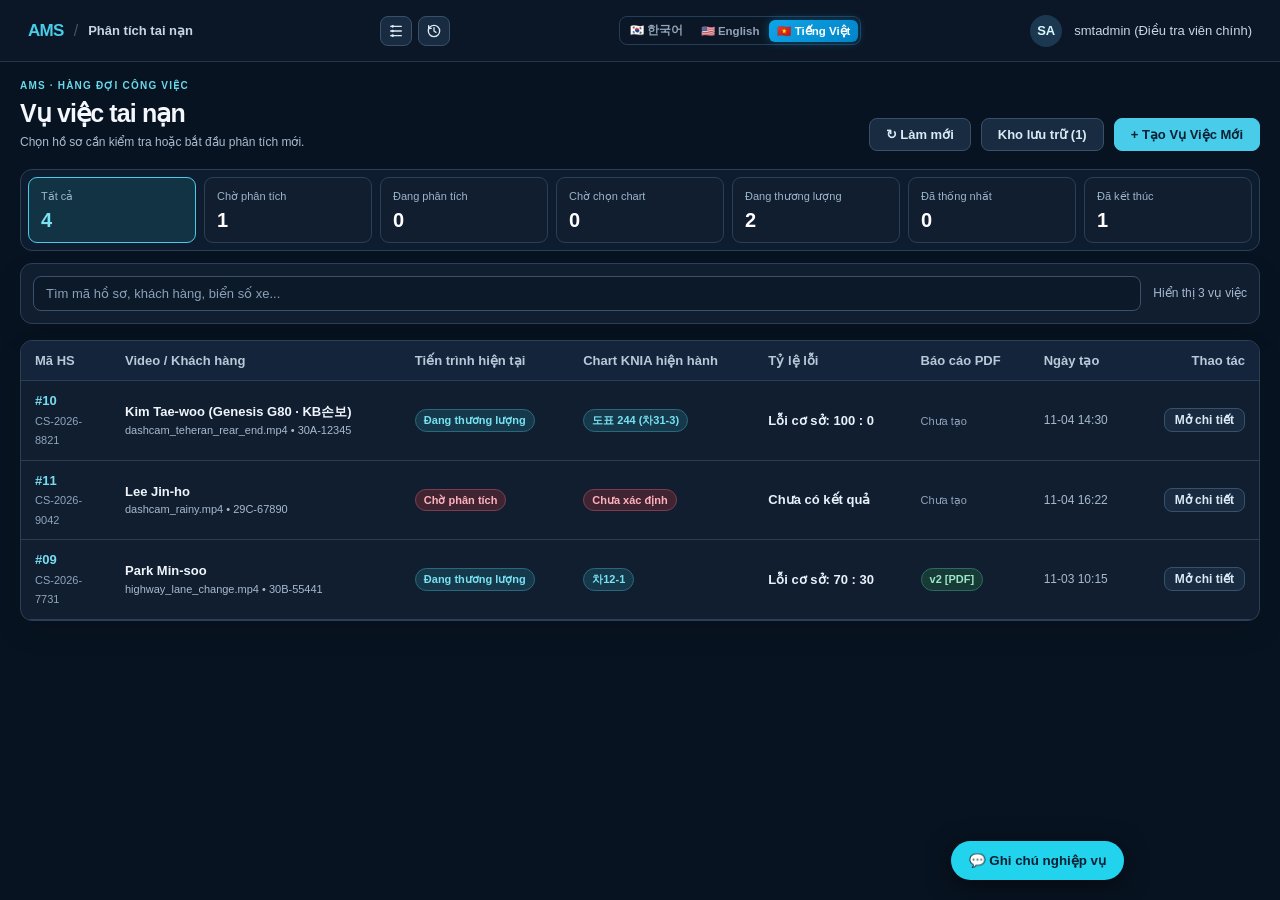
==== commit 682e7a4c: "Update index.html" ====
--- a/index.html
+++ b/index.html
@@ -5155,10 +5155,10 @@
     }
 
     .evidence-facts-table td {
-      padding: 9px 10px;
+      padding: 7px 8px;
       border-bottom: 1px solid #1a2e44;
       vertical-align: middle;
-      line-height: 1.45;
+      line-height: 1.35;
     }
 
     .evidence-facts-table tr:hover {
@@ -5172,6 +5172,27 @@
     .evidence-remove { opacity: 0; border: 0; background: transparent; color: #f87171; cursor: pointer; font-size: 20px; }
     .evidence-facts-table tr:hover .evidence-remove, .evidence-remove:focus-visible { opacity: 1; }
     @media (hover: none) { .evidence-remove { opacity: 1; } }
+
+    /* Bằng chứng cốt lõi: hàng gọn, khung hình không làm kéo cao bảng */
+    #panel-core-evidence .evidence-facts-table { min-width: 620px; font-size: 11px; }
+    #panel-core-evidence .evidence-facts-table th { padding: 7px 8px !important; }
+    #panel-core-evidence .fact-thumb-strip {
+      flex-direction: row;
+      gap: 3px;
+      padding: 0;
+      flex-wrap: nowrap;
+    }
+    #panel-core-evidence .fact-thumb-item,
+    #panel-core-evidence .fact-thumb-img {
+      width: 50px;
+      height: 31px;
+    }
+    #panel-core-evidence .evidence-facts-table td:nth-child(6) {
+      max-width: 250px;
+      white-space: nowrap;
+      overflow: hidden;
+      text-overflow: ellipsis;
+    }
 
     .fact-tag-badge {
       display: inline-block;
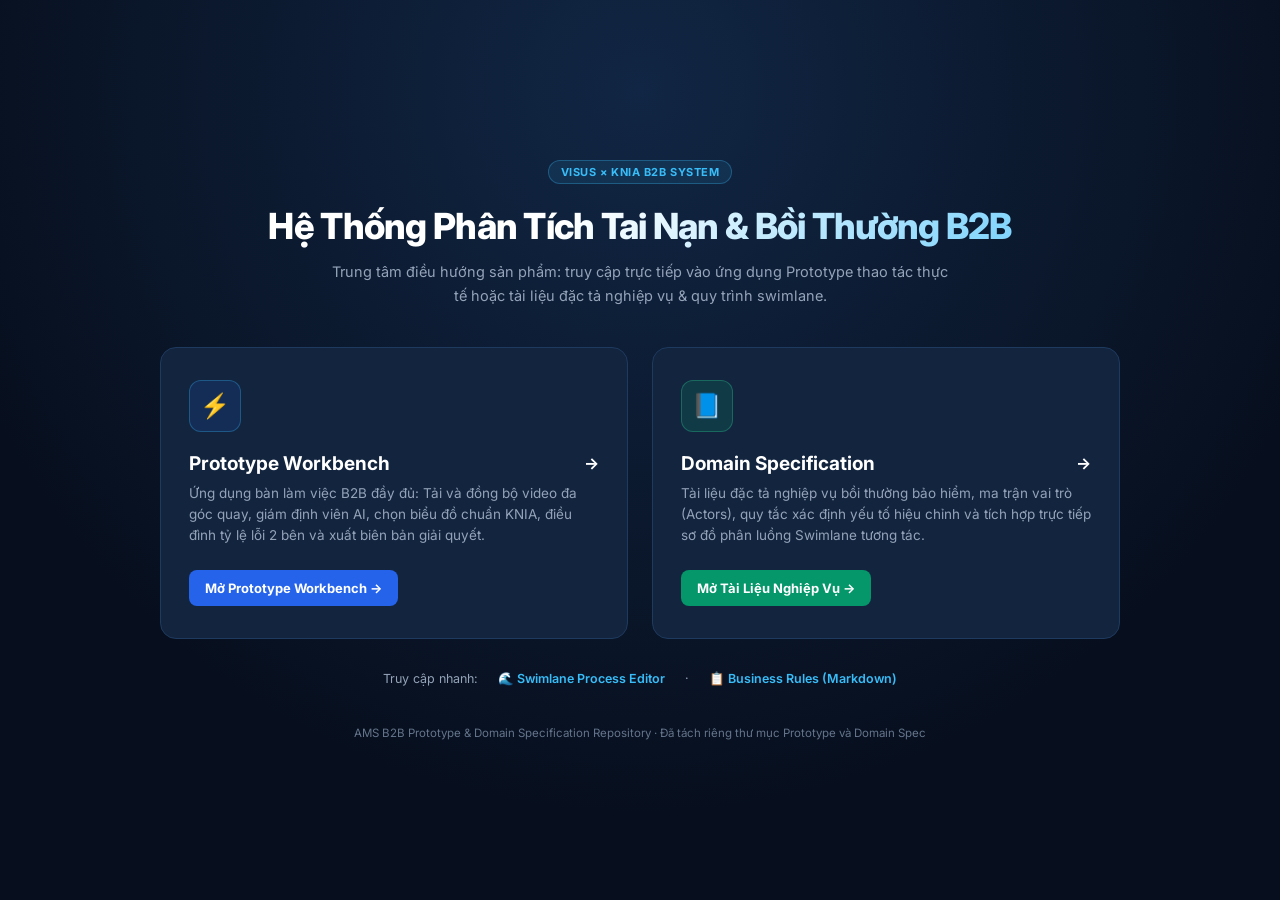
==== commit eadb667c: "refactor: tach rieng thu muc domain-spec va prototype, don dep file thua va them portal dieu huong" ====
--- a/index.html
+++ b/index.html
@@ -1,13844 +1,253 @@
 <!DOCTYPE html>
 <html lang="vi">
-
 <head>
   <meta charset="UTF-8">
   <meta name="viewport" content="width=device-width, initial-scale=1.0">
-  <title>Visus × KNIA B2B — Hệ Thống Phân Tích Video Tai Nạn & Xác Định Tỷ Lệ Lỗi</title>
+  <title>Visus × KNIA AMS B2B — Portal Điều Hướng</title>
+  <link rel="preconnect" href="https://fonts.googleapis.com">
+  <link rel="preconnect" href="https://fonts.gstatic.com" crossorigin>
+  <link href="https://fonts.googleapis.com/css2?family=Inter:wght@400;500;600;700;800&family=Noto+Sans+KR:wght@400;500;700&display=swap" rel="stylesheet">
   <style>
     :root {
-      --primary: #2457c5;
-      --primary-hover: #1946aa;
-      --primary-light: #edf3ff;
-      --success: #15803d;
-      --success-light: #f0fdf4;
-      --warning: #b45309;
-      --warning-light: #fffbeb;
-      --danger: #b91c1c;
-      --danger-light: #fef2f2;
-      --slate-50: #f8faff;
-      --slate-100: #f2f5fa;
-      --slate-200: #e3e9f2;
-      --slate-300: #cbd5e1;
-      --slate-400: #94a3b8;
-      --slate-500: #64748b;
-      --slate-600: #475569;
-      --slate-700: #334155;
-      --slate-800: #23314a;
-      --slate-900: #14223c;
-      --shadow-sm: 0 1px 2px 0 rgb(0 0 0 / 0.05);
-      --shadow: 0 1px 3px 0 rgb(0 0 0 / 0.1), 0 1px 2px -1px rgb(0 0 0 / 0.1);
-      --shadow-md: 0 4px 6px -1px rgb(0 0 0 / 0.1), 0 2px 4px -2px rgb(0 0 0 / 0.1);
-      --shadow-lg: 0 10px 15px -3px rgb(0 0 0 / 0.1), 0 4px 6px -4px rgb(0 0 0 / 0.1);
-    }
-
-    * {
-      box-sizing: border-box;
-      margin: 0;
-      padding: 0;
-      font-family: -apple-system, BlinkMacSystemFont, "Segoe UI", Roboto, Helvetica, Arial, sans-serif;
-    }
-
+      --bg-deep: #070f1e;
+      --bg-panel: #0d1a2d;
+      --bg-card: #12243e;
+      --bg-card-hover: #172e4f;
+      --border: #1e3a5f;
+      --border-bright: #2d558a;
+      --cyan: #38bdf8;
+      --cyan-glow: rgba(56, 189, 248, 0.25);
+      --primary: #2563eb;
+      --primary-glow: rgba(37, 99, 235, 0.3);
+      --emerald: #10b981;
+      --text-main: #f8fafc;
+      --text-muted: #94a3b8;
+    }
+    * { box-sizing: border-box; margin: 0; padding: 0; }
     body {
-      background-color: var(--slate-100);
-      color: var(--slate-800);
-      font-size: 14px;
-      line-height: 1.5;
+      font-family: 'Inter', -apple-system, sans-serif;
+      background: radial-gradient(circle at 50% 10%, #112644 0%, var(--bg-deep) 70%);
+      color: var(--text-main);
       min-height: 100vh;
       display: flex;
       flex-direction: column;
-    }
-
-    /* Topbar */
-    header.app-header {
-      background: rgba(255, 255, 255, .96);
-      border-bottom: 1px solid var(--slate-200);
-      padding: 0 28px;
-      height: 62px;
-      display: flex;
-      align-items: center;
+      align-items: center;
+      justify-content: center;
+      padding: 32px 20px;
+    }
+    .portal-container {
+      width: 100%;
+      max-width: 960px;
+      display: flex;
+      flex-direction: column;
+      align-items: center;
+      text-align: center;
+    }
+    .badge-tag {
+      display: inline-flex;
+      align-items: center;
+      gap: 6px;
+      padding: 4px 12px;
+      border-radius: 999px;
+      font-size: 11px;
+      font-weight: 700;
+      letter-spacing: 0.05em;
+      text-transform: uppercase;
+      background: rgba(56, 189, 248, 0.1);
+      color: var(--cyan);
+      border: 1px solid rgba(56, 189, 248, 0.3);
+      margin-bottom: 20px;
+    }
+    h1 {
+      font-size: clamp(26px, 4vw, 36px);
+      font-weight: 800;
+      letter-spacing: -0.02em;
+      margin-bottom: 12px;
+      background: linear-gradient(135deg, #ffffff 40%, #7dd3fc 100%);
+      -webkit-background-clip: text;
+      -webkit-text-fill-color: transparent;
+    }
+    p.lead {
+      color: var(--text-muted);
+      font-size: 14.5px;
+      max-width: 620px;
+      line-height: 1.6;
+      margin-bottom: 40px;
+    }
+    .cards-grid {
+      display: grid;
+      grid-template-columns: repeat(auto-fit, minmax(320px, 1fr));
+      gap: 24px;
+      width: 100%;
+      margin-bottom: 32px;
+    }
+    .portal-card {
+      background: var(--bg-card);
+      border: 1px solid var(--border);
+      border-radius: 16px;
+      padding: 32px 28px;
+      text-align: left;
+      display: flex;
+      flex-direction: column;
       justify-content: space-between;
-      position: sticky;
-      top: 0;
-      z-index: 50;
-      backdrop-filter: blur(12px);
-    }
-
-    .brand {
-      display: flex;
-      align-items: center;
-      gap: 10px;
-      font-weight: 700;
-      font-size: 16px;
-      color: var(--slate-900);
+      transition: all 0.25s cubic-bezier(0.4, 0, 0.2, 1);
       text-decoration: none;
-      cursor: pointer;
-    }
-
-    .brand-wordmark {
-      color: var(--primary);
-      font-size: 17px;
-      font-weight: 800;
-      letter-spacing: -.04em;
-    }
-
-    .brand-divider {
-      color: var(--slate-300);
-      font-weight: 400;
-    }
-
-    .brand-product {
-      color: var(--slate-700);
-      font-size: 13px;
-      font-weight: 600;
-      letter-spacing: 0;
-    }
-
-    .lang-switcher-wrap {
-      display: flex;
-      align-items: center;
-      gap: 2px;
-      background: #0b1726;
-      border: 1px solid #233e59;
-      border-radius: 8px;
-      padding: 2px;
-    }
-
-    .lang-btn {
-      background: transparent;
-      border: 0;
-      color: #94a3b8;
-      font-size: 11.5px;
-      font-weight: 700;
-      padding: 4px 8px;
-      border-radius: 6px;
-      cursor: pointer;
-      transition: all 0.15s ease;
-      display: inline-flex;
-      align-items: center;
-      gap: 4px;
-    }
-
-    .lang-btn:hover {
-      color: #f1f5f9;
-      background: rgba(56, 189, 248, 0.12);
-    }
-
-    .lang-btn.active {
-      background: linear-gradient(135deg, #0ea5e9, #0284c7);
-      color: #ffffff;
-      box-shadow: 0 0 10px rgba(14, 165, 233, 0.4);
-    }
-
-    .header-user {
-      display: flex;
-      align-items: center;
-      gap: 12px;
-      font-size: 13px;
-      color: var(--slate-600);
-    }
-
-    .user-avatar {
-      width: 32px;
-      height: 32px;
-      border-radius: 50%;
-      background: var(--slate-200);
-      display: flex;
-      align-items: center;
-      justify-content: center;
-      font-weight: 600;
-      color: var(--slate-700);
-    }
-
-    /* Tooltip Custom styling */
-    [data-tooltip] {
+      color: inherit;
       position: relative;
-      cursor: help;
-    }
-
-    [data-tooltip]:hover::after,
-    [data-tooltip]:focus::after {
-      content: attr(data-tooltip);
-      position: absolute;
-      bottom: calc(100% + 6px);
-      left: 50%;
-      transform: translateX(-50%);
-      background: var(--slate-900);
-      color: #fff;
-      padding: 5px 9px;
-      border-radius: 4px;
-      font-size: 11px;
-      white-space: nowrap;
-      z-index: 1000;
-      box-shadow: var(--shadow-md);
-      pointer-events: none;
-      font-weight: 400;
-      opacity: 0.95;
-    }
-
-    /* Layout Containers */
-    main.main-content {
-      flex: 1;
-      padding: 24px 28px;
-      max-width: 1600px;
-      width: 100%;
-      margin: 0 auto;
-    }
-
-    .view-screen {
-      display: none;
-    }
-
-    .view-screen.active {
-      display: block;
-    }
-
-    /* Button styles */
-    .btn {
-      display: inline-flex;
-      align-items: center;
-      justify-content: center;
-      gap: 6px;
-      padding: 8px 16px;
-      border-radius: 8px;
-      font-size: 13px;
-      font-weight: 600;
-      cursor: pointer;
-      border: 1px solid transparent;
-      transition: background-color .15s ease, border-color .15s ease, box-shadow .15s ease;
-      text-decoration: none;
-    }
-
-    .btn:focus-visible,
-    .chat-input:focus-visible,
-    .chat-result-card button:focus-visible,
-    .video-seek:focus-visible {
-      outline: 2px solid var(--primary);
-      outline-offset: 2px;
-    }
-
-    .btn-primary {
-      background: var(--primary);
-      color: #fff;
-    }
-
-    .btn-primary:hover {
-      background: var(--primary-hover);
-    }
-
-    .btn-secondary {
-      background: #fff;
-      border-color: var(--slate-300);
-      color: var(--slate-700);
-    }
-
-    .btn-secondary:hover {
-      background: var(--slate-50);
-      border-color: var(--slate-400);
-    }
-
-    .btn-success {
-      background: var(--success);
-      color: #fff;
-    }
-
-    .btn-success:hover {
-      filter: brightness(0.95);
-    }
-
-    .btn-danger {
-      background: var(--danger);
-      color: #fff;
-    }
-
-    .btn-sm {
-      padding: 4px 10px;
-      font-size: 12px;
-    }
-
-    .btn-disabled,
-    .btn:disabled {
-      opacity: 0.5;
-      cursor: not-allowed;
-      pointer-events: none;
-    }
-
-    /* Badges */
-    .badge {
-      display: inline-flex;
-      align-items: center;
-      padding: 2px 8px;
-      border-radius: 12px;
-      font-size: 11px;
-      font-weight: 600;
-    }
-
-    .badge-high {
-      background: var(--success-light);
-      color: var(--success);
-      border: 1px solid #bbf7d0;
-    }
-
-    .badge-mid {
-      background: var(--warning-light);
-      color: var(--warning);
-      border: 1px solid #fde68a;
-    }
-
-    .badge-low {
-      background: var(--slate-100);
-      color: var(--slate-600);
-      border: 1px solid var(--slate-200);
-    }
-
-    .badge-danger {
-      background: var(--danger-light);
-      color: var(--danger);
-      border: 1px solid #fecaca;
-    }
-
-    .badge-primary {
-      background: var(--primary-light);
-      color: var(--primary);
-      border: 1px solid #bfdbfe;
-    }
-
-    /* Stepper Navigation */
-    .stepper-bar {
-      background: #fff;
-      border-radius: 12px;
-      border: 1px solid var(--slate-200);
-      padding: 10px 16px;
-      display: flex;
-      align-items: center;
-      justify-content: space-between;
-      margin-bottom: 18px;
-      box-shadow: 0 2px 12px rgb(28 48 84 / .035);
-    }
-
-    .stepper-steps {
-      display: flex;
-      align-items: center;
-      gap: 8px;
-      flex-wrap: wrap;
-    }
-
-    .step-item {
-      display: flex;
-      align-items: center;
-      gap: 8px;
-      padding: 6px 12px;
-      border-radius: 6px;
-      font-size: 13px;
-      font-weight: 500;
-      color: var(--slate-500);
-      cursor: pointer;
-      transition: all 0.15s;
-    }
-
-    .step-item.active {
-      background: var(--primary-light);
-      color: var(--primary);
-      font-weight: 700;
-    }
-
-    .step-item.completed {
-      color: var(--success);
-    }
-
-    .step-item.locked {
-      color: var(--slate-400);
-      cursor: not-allowed;
-    }
-
-    .step-divider {
-      color: var(--slate-300);
-      font-size: 14px;
-    }
-
-    /* 2-Column Workspace */
-    .workspace-layout {
-      display: grid;
-      grid-template-columns: 1fr 380px;
-      gap: 20px;
-      align-items: start;
-    }
-
-    @media (max-width: 1200px) {
-      .workspace-layout {
-        grid-template-columns: 1fr;
-      }
-    }
-
-    /* Panels & Cards */
-    .panel {
-      background: #fff;
-      border: 1px solid var(--slate-200);
-      border-radius: 12px;
-      box-shadow: 0 2px 12px rgb(28 48 84 / .035);
       overflow: hidden;
-      margin-bottom: 16px;
-    }
-
-    .panel-header {
-      padding: 13px 16px;
-      border-bottom: 1px solid var(--slate-200);
-      background: #fff;
-      display: flex;
-      align-items: center;
-      justify-content: space-between;
-      font-weight: 650;
-      font-size: 13px;
-      color: var(--slate-700);
-    }
-
-    .panel-body {
-      padding: 16px;
-    }
-
-    /* Video player mock */
-    .video-mock-container {
-      background: #0e1829;
-      border-radius: 0;
-      height: 320px;
-      position: relative;
-      display: flex;
-      flex-direction: column;
-      justify-content: flex-end;
-      overflow: hidden;
-      color: #fff;
-    }
-
-    .video-canvas-mock {
-      position: absolute;
-      inset: 0;
-      display: flex;
-      align-items: flex-end;
-      background: #101d30;
-    }
-
-    .video-overlay-box {
-      position: absolute;
-      border: 2px dashed #38bdf8;
-      background: rgba(56, 189, 248, 0.15);
-      border-radius: 4px;
-      padding: 4px;
-      font-size: 10px;
-      color: #38bdf8;
-      font-weight: 600;
-    }
-
-    .video-controls-bar {
-      background: rgba(15, 23, 42, 0.85);
-      backdrop-filter: blur(4px);
-      padding: 8px 12px;
-      display: flex;
-      align-items: center;
-      justify-content: space-between;
-      z-index: 10;
-      font-size: 12px;
-    }
-
-    /* Chart Candidates Cards Grid */
-    .chart-grid {
-      display: grid;
-      grid-template-columns: repeat(auto-fill, minmax(280px, 1fr));
-      gap: 12px;
-      margin-top: 10px;
-    }
-
-    .chart-card {
-      border: 2px solid var(--slate-200);
-      border-radius: 8px;
-      padding: 14px;
-      cursor: pointer;
-      transition: all 0.15s ease;
-      background: #fff;
-    }
-
-    .chart-card:hover {
-      border-color: var(--primary);
-      transform: translateY(-1px);
-      box-shadow: var(--shadow);
-    }
-
-    .chart-card.selected {
-      border-color: var(--primary);
-      background: var(--primary-light);
-      box-shadow: 0 0 0 1px var(--primary);
-    }
-
-    .chart-card-header {
-      display: flex;
-      justify-content: space-between;
-      align-items: flex-start;
-      margin-bottom: 6px;
-    }
-
-    .chart-code {
-      font-weight: 700;
-      font-size: 15px;
-      color: var(--slate-900);
-    }
-
-    .chart-desc {
-      font-size: 12px;
-      color: var(--slate-600);
-      margin-bottom: 10px;
-      line-height: 1.4;
-    }
-
-    .chart-meta {
-      display: flex;
-      align-items: center;
-      justify-content: space-between;
-      font-size: 11px;
-      color: var(--slate-500);
-      padding-top: 8px;
-      border-top: 1px solid rgba(0, 0, 0, 0.06);
-    }
-
-    /* Report Draft Paper UI */
-    .report-paper {
-      background: #fff;
-      border: 1px solid var(--slate-300);
-      border-radius: 6px;
-      padding: 20px;
-      box-shadow: var(--shadow);
-      position: relative;
-    }
-
-    .report-paper::before {
-      content: "DỰ THẢO BÁO CÁO PHÂN TÍCH TAI NẠN (KNIA REPORT DRAFT)";
-      display: block;
-      font-size: 10px;
-      letter-spacing: 1px;
-      color: var(--slate-400);
-      font-weight: 700;
-      margin-bottom: 12px;
-      text-transform: uppercase;
-    }
-
-    .report-section {
-      margin-bottom: 16px;
-      padding-bottom: 14px;
-      border-bottom: 1px dashed var(--slate-200);
-    }
-
-    .report-section:last-child {
-      border-bottom: none;
-      margin-bottom: 0;
-      padding-bottom: 0;
-    }
-
-    .report-section-title {
-      font-size: 12px;
-      font-weight: 700;
-      color: var(--slate-700);
-      text-transform: uppercase;
-      margin-bottom: 6px;
-      display: flex;
-      align-items: center;
-      justify-content: space-between;
-    }
-
-    .report-lock-tag {
-      font-size: 10px;
-      color: var(--slate-400);
-      font-weight: normal;
-    }
-
-    /* AI Agent Chat Drawer / Sidebar */
-    .chat-panel {
-      height: calc(100vh - 120px);
-      position: sticky;
-      top: 76px;
-      display: flex;
-      flex-direction: column;
-      background: #fff;
-      border: 1px solid var(--slate-200);
-      border-radius: 14px;
-      box-shadow: 0 14px 36px rgb(28 48 84 / .07);
-      overflow: hidden;
-    }
-
-    .chat-header {
-      padding: 15px 20px;
-      min-height: 56px;
-      background: #fff;
-      border-bottom: 1px solid var(--slate-200);
-      display: flex;
-      align-items: center;
-      gap: 8px;
-      font-weight: 700;
-      font-size: 13px;
-    }
-
-    .chat-body {
-      flex: 1;
-      padding: 20px;
-      overflow-y: auto;
-      display: flex;
-      flex-direction: column;
-      gap: 14px;
-      background: #f8faff;
-    }
-
-    .chat-bubble {
-      max-width: 85%;
-      padding: 11px 14px;
-      border-radius: 13px;
-      font-size: 13px;
-      line-height: 1.5;
-    }
-
-    .chat-bubble.agent {
-      align-self: flex-start;
-      background: #fff;
-      border: 1px solid var(--slate-200);
-      color: var(--slate-800);
-      box-shadow: 0 2px 8px rgb(28 48 84 / .04);
-    }
-
-    .chat-bubble.user {
-      align-self: flex-end;
-      background: var(--primary);
-      color: #fff;
-      border-bottom-right-radius: 4px;
-    }
-
-    .chat-progress {
-      align-self: flex-start;
-      padding: 3px 6px;
-      color: var(--slate-500);
-      font-size: 11px;
-    }
-
-    .chat-chips {
-      display: flex;
-      flex-wrap: wrap;
-      gap: 6px;
-      margin-top: 6px;
-    }
-
-    .chat-chip {
-      background: #fff;
-      border: 1px solid var(--slate-300);
-      color: var(--slate-700);
-      font-size: 11px;
-      padding: 4px 8px;
-      border-radius: 12px;
-      cursor: pointer;
-      transition: all 0.15s;
-    }
-
-    .chat-chip:hover {
-      border-color: var(--primary);
-      color: var(--primary);
-      background: var(--primary-light);
-    }
-
-    .chat-footer {
-      padding: 10px;
-      border-top: 1px solid var(--slate-200);
-      background: #fff;
-    }
-
-    .chat-input-row {
-      display: flex;
-      gap: 8px;
-    }
-
-    .chat-input {
-      flex: 1;
-      border: 1px solid var(--slate-300);
-      border-radius: 8px;
-      padding: 9px 12px;
-      font-size: 13px;
-      outline: none;
-    }
-
-    .chat-input:focus {
-      border-color: var(--primary);
-    }
-
-    /* Case chat: conversation stays scrollable while the video remains visible. */
-    #SCR-CASE-DETAIL .workspace-layout {
-      grid-template-columns: minmax(0, 1fr) minmax(360px, 42%);
-    }
-
-    #SCR-CASE-DETAIL .workspace-main {
-      min-width: 0;
-    }
-
-    #SCR-CASE-DETAIL .workspace-sidebar {
-      position: sticky;
-      top: 72px;
-      height: calc(100vh - 88px);
-      min-height: 480px;
-      display: flex;
-      flex-direction: column;
-      gap: 10px;
-      min-width: 0;
-    }
-
-    #SCR-CASE-DETAIL .chat-panel {
-      position: static;
-      height: calc(100vh - 174px);
-      min-height: 460px;
-    }
-
-    #SCR-CASE-DETAIL .chat-body {
-      padding: 20px;
-      gap: 14px;
-    }
-
-    #SCR-CASE-DETAIL .chat-bubble {
-      max-width: 78%;
-    }
-
-    #SCR-CASE-DETAIL .workspace-sidebar>.panel {
-      margin: 0;
-      flex: none;
-    }
-
-    #SCR-CASE-DETAIL .video-mock-container {
-      height: 260px;
-    }
-
-    #SCR-CASE-DETAIL .video-controls-bar {
-      flex-wrap: wrap;
-      gap: 6px;
-    }
-
-    #SCR-CASE-DETAIL .video-seek {
-      width: 100%;
-      accent-color: #60a5fa;
-      cursor: pointer;
-    }
-
-    #SCR-CASE-DETAIL .detail-inspector {
-      flex: 1;
-      overflow: auto;
-      min-height: 0;
-      background: #fff;
-      border: 1px solid var(--slate-200);
-      border-radius: 8px;
-    }
-
-    #SCR-CASE-DETAIL .detail-inspector>.panel {
-      margin: 0;
-      border: 0;
-      box-shadow: none;
-    }
-
-    #SCR-CASE-DETAIL .detail-inspector #panel-evidence-matching .panel-body>div {
-      grid-template-columns: 1fr !important;
-    }
-
-    #SCR-CASE-DETAIL #report-meta-content {
-      grid-template-columns: 1fr 1fr !important;
-    }
-
-    #SCR-CASE-DETAIL .report-paper {
-      padding: 14px;
-    }
-
-    #SCR-CASE-DETAIL #report-base-fault {
-      font-size: 12px !important;
-    }
-
-    #SCR-CASE-DETAIL .chat-result-card {
-      align-self: stretch;
-      border: 1px solid #dce5f4;
-      border-radius: 14px;
-      background: #fff;
-      padding: 18px;
-      box-shadow: 0 8px 24px rgb(29 63 120 / .065);
-    }
-
-    #SCR-CASE-DETAIL .result-card-heading {
-      display: flex;
-      align-items: baseline;
-      justify-content: space-between;
-      gap: 12px;
-      margin-bottom: 12px;
-    }
-
-    #SCR-CASE-DETAIL .result-card-heading strong {
-      color: var(--slate-900);
-      font-size: 15px;
-      letter-spacing: -.02em;
-    }
-
-    #SCR-CASE-DETAIL .result-card-heading span {
-      font-size: 11px;
-      color: var(--slate-500);
-      white-space: nowrap;
-    }
-
-    #SCR-CASE-DETAIL .chat-result-card button {
-      display: flex;
-      width: 100%;
-      text-align: left;
-      margin-top: 8px;
-    }
-
-    #SCR-CASE-DETAIL .result-option {
-      justify-content: space-between;
-      align-items: center;
-      gap: 14px;
-      min-height: 58px;
-      padding: 10px 12px;
-      border-radius: 9px;
-    }
-
-    #SCR-CASE-DETAIL .result-option .result-name {
-      display: block;
-      margin-top: 2px;
-      color: var(--slate-500);
-      font-size: 11px;
-      font-weight: 400;
-      line-height: 1.35;
-    }
-
-    #SCR-CASE-DETAIL .result-option.btn-primary .result-name {
-      color: #dbe7ff;
-    }
-
-    #SCR-CASE-DETAIL .result-option .result-fault {
-      color: var(--slate-900);
-      font-size: 16px;
-      font-weight: 750;
-      white-space: nowrap;
-    }
-
-    #SCR-CASE-DETAIL .result-option.btn-primary .result-fault {
-      color: #fff;
-    }
-
-    #SCR-CASE-DETAIL .result-option .result-match {
-      display: block;
-      color: var(--slate-500);
-      font-size: 10px;
-      font-weight: 500;
-    }
-
-    #SCR-CASE-DETAIL .result-option.btn-primary .result-match {
-      color: #dbe7ff;
-    }
-
-    #SCR-CASE-DETAIL .chat-result-card button.result-report {
-      width: auto;
-      margin-top: 14px;
-      padding-left: 0;
-      border: 0;
-      color: var(--primary);
-      background: transparent;
-    }
-
-    #SCR-CASE-DETAIL #chat-case-title {
-      display: inline-block;
-      max-width: min(60vw, 400px);
-      overflow: hidden;
-      text-overflow: ellipsis;
-      white-space: nowrap;
-      vertical-align: bottom;
-    }
-
-    #SCR-CASE-DETAIL .inspector-tabs {
-      display: flex;
-      gap: 6px;
-      padding: 8px;
-      border-bottom: 1px solid var(--slate-200);
-    }
-
-    #SCR-CASE-DETAIL .video-empty {
-      display: none;
-      color: #cbd5e1;
-      text-align: center;
-      padding: 70px 12px;
-    }
-
-    #SCR-CASE-DETAIL .video-empty.visible {
-      display: block;
-    }
-
-    #SCR-CASE-DETAIL #video-demo-still {
-      position: absolute;
-      inset: 0;
-      width: 100%;
-      height: 100%;
-      object-fit: cover;
-    }
-
-    #SCR-CASE-DETAIL .video-canvas-mock::after {
+    }
+    .portal-card::before {
       content: '';
       position: absolute;
-      inset: 45% 0 0;
-      background: linear-gradient(transparent, rgba(4, 10, 19, .8));
-      pointer-events: none;
-    }
-
-    #SCR-CASE-DETAIL .detail-inspector {
-      box-shadow: 0 8px 24px rgb(29 63 120 / .055);
-    }
-
-    @media (prefers-reduced-motion: reduce) {
-
-      .btn,
-      .chart-card,
-      .chat-chip {
-        transition: none;
-      }
-    }
-
-    #SCR-CASE-DETAIL video {
-      position: absolute;
-      inset: 0;
-      width: 100%;
-      height: 100%;
-      object-fit: contain;
-    }
-
-    @media (max-width: 900px) {
-      main.main-content {
-        padding: 14px 12px;
-      }
-
-      header.app-header {
-        padding: 0 14px;
-      }
-
-      .brand-product {
-        display: none;
-      }
-
-      #SCR-CASE-DETAIL .workspace-layout {
-        display: block;
-      }
-
-      #SCR-CASE-DETAIL .workspace-main {
-        padding-top: 195px;
-      }
-
-      #SCR-CASE-DETAIL .workspace-sidebar {
-        position: static;
-        width: 100%;
-        height: 0;
-        min-height: 0;
-      }
-
-      #SCR-CASE-DETAIL .workspace-sidebar>.panel {
-        position: fixed;
-        top: 62px;
-        left: 12px;
-        right: 12px;
-        z-index: 20;
-      }
-
-      #SCR-CASE-DETAIL .video-mock-container {
-        height: 145px;
-      }
-
-      #SCR-CASE-DETAIL .detail-inspector {
-        position: fixed;
-        bottom: 0;
-        left: 0;
-        right: 0;
-        z-index: 30;
-        height: 48vh;
-        max-height: none;
-        box-shadow: var(--shadow-lg);
-      }
-
-      #SCR-CASE-DETAIL .chat-panel {
-        height: 60vh;
-        min-height: 420px;
-        width: 100%;
-      }
-    }
-
-    @media (max-width: 600px) {
-
-      .header-user .user-avatar,
-      .header-user>span:last-child {
-        display: none;
-      }
-
-      .stepper-bar {
-        align-items: flex-start;
-        gap: 10px;
-        flex-direction: column;
-      }
-
-      #SCR-CASE-DETAIL .result-card-heading {
-        flex-wrap: wrap;
-      }
-    }
-
-    /* Tables */
-    .data-table {
-      width: 100%;
-      border-collapse: collapse;
-      text-align: left;
-      font-size: 13px;
-    }
-
-    .data-table th {
-      background: var(--slate-50);
-      color: var(--slate-600);
-      font-weight: 600;
-      padding: 10px 14px;
-      border-bottom: 1px solid var(--slate-200);
-    }
-
-    .data-table td {
-      padding: 10px 14px;
-      border-bottom: 1px solid var(--slate-200);
-      vertical-align: middle;
-    }
-
-    .data-table tr:hover td {
-      background: var(--slate-50);
-    }
-
-    /* Modals */
-    .modal-backdrop {
-      position: fixed;
-      inset: 0;
-      background: rgba(15, 23, 42, 0.5);
-      backdrop-filter: blur(2px);
-      display: none;
+      top: 0; left: 0; right: 0; height: 3px;
+      background: transparent;
+      transition: background 0.25s;
+    }
+    .portal-card:hover {
+      background: var(--bg-card-hover);
+      border-color: var(--border-bright);
+      transform: translateY(-4px);
+      box-shadow: 0 16px 36px rgba(0, 0, 0, 0.4);
+    }
+    .portal-card.card-prototype:hover::before {
+      background: linear-gradient(90deg, #38bdf8, #2563eb);
+    }
+    .portal-card.card-spec:hover::before {
+      background: linear-gradient(90deg, #34d399, #10b981);
+    }
+    .card-icon {
+      width: 52px;
+      height: 52px;
+      border-radius: 12px;
+      display: flex;
       align-items: center;
       justify-content: center;
-      z-index: 100;
-      padding: 20px;
-    }
-
-    .modal-backdrop.open {
-      display: flex;
-    }
-
-    .modal-box {
-      background: #fff;
-      border-radius: 8px;
-      max-width: 650px;
-      width: 100%;
-      max-height: 85vh;
-      overflow-y: auto;
-      box-shadow: var(--shadow-lg);
-      border: 1px solid var(--slate-200);
-    }
-
-    .modal-header {
-      padding: 14px 18px;
-      border-bottom: 1px solid var(--slate-200);
+      font-size: 24px;
+      margin-bottom: 20px;
+    }
+    .card-prototype .card-icon {
+      background: rgba(37, 99, 235, 0.15);
+      border: 1px solid rgba(56, 189, 248, 0.3);
+    }
+    .card-spec .card-icon {
+      background: rgba(16, 185, 129, 0.15);
+      border: 1px solid rgba(52, 211, 153, 0.3);
+    }
+    .card-title {
+      font-size: 19px;
+      font-weight: 700;
+      color: #ffffff;
+      margin-bottom: 8px;
       display: flex;
       align-items: center;
       justify-content: space-between;
-      font-weight: 700;
-      font-size: 15px;
-    }
-
-    .modal-body {
-      padding: 18px;
-    }
-
-    .modal-footer {
-      padding: 12px 18px;
-      border-top: 1px solid var(--slate-200);
-      background: var(--slate-50);
-      display: flex;
-      justify-content: flex-end;
-      gap: 10px;
-    }
-
-    /* Visus-inspired analysis studio. Other screens retain the existing light UI. */
-    body.ams-dark {
-      background: #081321;
-      color: #e8f0fa;
-    }
-
-    body.ams-dark header.app-header {
-      background: #0b1727;
-      border-color: #21344a;
-    }
-
-    body.ams-dark .brand-product,
-    body.ams-dark .header-user {
-      color: #c7d6e7;
-    }
-
-    body.ams-dark .brand-wordmark {
-      color: #48cce9;
-    }
-
-    body.ams-dark .user-avatar {
-      background: #1b3850;
-      color: #d8f7ff;
-    }
-
-    .header-nav {
-      display: flex;
-      gap: 6px;
-      margin-left: 18px;
-      margin-right: 0;
-    }
-
-    .header-nav .btn {
-      padding: 5px 10px;
-    }
-    .header-icon-btn { width:32px; height:30px; padding:0 !important; display:inline-flex; align-items:center; justify-content:center; }
-    .header-icon-btn svg { width:16px; height:16px; }
-
-    .header-case-context { min-width:0; flex:1; margin-left:18px; color:#cfe7f2; font-size:12px; font-weight:700; white-space:nowrap; overflow:hidden; text-overflow:ellipsis; }
-    .header-case-context small { color:#7f9bb1; font-weight:600; margin-left:6px; }
-
-    #SCR-CASE-DETAIL {
-      --primary: #48cce9;
-      --primary-hover: #35b8d6;
-      --primary-light: #153648;
-      --slate-50: #14243a;
-      --slate-100: #111f32;
-      --slate-200: #2a3b53;
-      --slate-300: #40536e;
-      --slate-400: #91a5bd;
-      --slate-500: #a9bad0;
-      --slate-600: #c6d3e2;
-      --slate-700: #dfebf7;
-      --slate-800: #f0f5fc;
-      --slate-900: #fff;
-    }
-
-    #SCR-CASE-DETAIL .case-context {
-      display: flex;
-      align-items: end;
-      justify-content: space-between;
-      gap: 16px;
-      margin: 2px 0 17px;
-    }
-
-    #SCR-CASE-DETAIL .case-eyebrow {
-      display: block;
-      color: #61d7eb;
-      font-size: 10px;
-      font-weight: 700;
-      letter-spacing: .12em;
-      margin-bottom: 5px;
-    }
-
-    #SCR-CASE-DETAIL .case-context h1 {
-      color: #f4f8fe;
-      font-size: clamp(24px, 2.6vw, 34px);
-      line-height: 1.2;
-      letter-spacing: -.035em;
-      font-weight: 680;
-    }
-
-    #SCR-CASE-DETAIL .case-context>div {
-      min-width: 0;
-    }
-
-    #SCR-CASE-DETAIL .case-context h1 {
-      overflow-wrap: anywhere;
-    }
-
-    #SCR-CASE-DETAIL .case-context-video {
-      margin-top: 4px;
-      color: #91a5bd;
-      font-size: 12px;
-      line-height: 1.35;
-      overflow-wrap: anywhere;
-    }
-
-    #SCR-CASE-DETAIL .stepper-bar {
-      background: #101e30;
-      border-color: #23364d;
-      box-shadow: none;
-    }
-
-    #SCR-CASE-DETAIL .step-item {
-      color: #a9bad0;
-    }
-
-    #SCR-CASE-DETAIL .step-item.active {
-      color: #73e1f3;
-      background: #16384b;
-    }
-
-    #SCR-CASE-DETAIL .step-item.completed {
-      color: #6dc9a9;
-    }
-
-    #SCR-CASE-DETAIL .step-item.locked {
-      color: #667d96;
-    }
-
-    #SCR-CASE-DETAIL [data-tooltip]:hover::after,
-    #SCR-CASE-DETAIL [data-tooltip]:focus::after {
-      background: #eaf4fb;
-      color: #10253a;
-    }
-
-    #SCR-CASE-DETAIL .panel,
-    #SCR-CASE-DETAIL .chat-panel,
-    #SCR-CASE-DETAIL .detail-inspector {
-      background: #101e30;
-      border-color: #2b4057;
-      color: #e8f0fa;
-      box-shadow: 0 16px 32px rgb(0 0 0 / .12);
-    }
-
-    #SCR-CASE-DETAIL .panel-header,
-    #SCR-CASE-DETAIL .chat-header {
-      background: #14243a;
-      border-color: #2b4057;
-      color: #f4f8fe;
-    }
-
-    #SCR-CASE-DETAIL .chat-body {
-      background: #0c1929;
-    }
-
-    #SCR-CASE-DETAIL .chat-bubble.agent {
-      background: #192c43;
-      border-color: #304860;
-      color: #e8f0fa;
-      box-shadow: none;
-    }
-
-    #SCR-CASE-DETAIL .chat-bubble.user {
-      background: #235a75;
-      color: #fff;
-    }
-
-    #SCR-CASE-DETAIL .chat-progress {
-      color: #9fb6c9;
-    }
-
-    #SCR-CASE-DETAIL .chat-footer {
-      background: #14243a;
-      border-color: #2b4057;
-    }
-
-    #SCR-CASE-DETAIL .chat-input {
-      background: #0c1929;
-      border-color: #39516a;
-      color: #f1f8fd;
-    }
-
-    #SCR-CASE-DETAIL .chat-input::placeholder {
-      color: #8ba1b8;
-    }
-
-    #SCR-CASE-DETAIL .btn-primary {
-      background: #48cce9;
-      border-color: #48cce9;
-      color: #082034;
-    }
-
-    #SCR-CASE-DETAIL .btn-primary:hover {
-      background: #72ddf2;
-      border-color: #72ddf2;
-    }
-
-    #SCR-CASE-DETAIL .btn-secondary {
-      background: #182b41;
-      border-color: #38516a;
-      color: #d9e9f5;
-    }
-
-    #SCR-CASE-DETAIL .btn-secondary:hover {
-      background: #203a54;
-      border-color: #5b7792;
-    }
-
-    #SCR-CASE-DETAIL .badge-primary {
-      background: #15394b;
-      color: #78e2f3;
-      border-color: #2b687e;
-    }
-
-    #SCR-CASE-DETAIL .chat-result-card {
-      background: #15283c;
-      border-color: #35657a;
-      box-shadow: 0 14px 30px rgb(0 0 0 / .12);
-    }
-
-    #SCR-CASE-DETAIL .result-card-heading strong {
-      color: #f3f9ff;
-    }
-
-    #SCR-CASE-DETAIL .result-card-heading span {
-      color: #a8bfd1;
-    }
-
-    #SCR-CASE-DETAIL .result-option.btn-secondary {
-      background: #1b3148;
-      border-color: #344f68;
-      color: #eaf4fc;
-    }
-
-    #SCR-CASE-DETAIL .result-option.btn-primary {
-      background: #153c50;
-      border-color: #48cce9;
-      color: #f5fcff;
-    }
-
-    #SCR-CASE-DETAIL .result-option .result-name,
-    #SCR-CASE-DETAIL .result-option .result-match {
-      color: #a9bed1;
-    }
-
-    #SCR-CASE-DETAIL .result-option .result-fault {
-      color: #f6fbff;
-    }
-
-    #SCR-CASE-DETAIL .chat-result-card button.result-report {
-      color: #70dcf0;
-    }
-
-    #SCR-CASE-DETAIL .result-hero {
-      display: grid;
-      grid-template-columns: 1fr auto;
-      gap: 12px;
-      align-items: end;
-      padding: 14px 0 16px;
-      border-top: 1px solid #2e4960;
-    }
-
-    #SCR-CASE-DETAIL .result-hero-label {
-      display: block;
-      color: #a8bfd1;
-      font-size: 11px;
-    }
-
-    #SCR-CASE-DETAIL .result-hero-ratio {
-      display: block;
-      color: #fff;
-      font-size: clamp(28px, 3vw, 38px);
-      line-height: 1.1;
-      font-weight: 750;
-      letter-spacing: -.05em;
-      font-variant-numeric: tabular-nums;
-    }
-
-    #SCR-CASE-DETAIL .result-hero-chart {
-      color: #d9e8f4;
-      font-size: 12px;
-      text-align: right;
-      max-width: 185px;
-    }
-
-    #SCR-CASE-DETAIL .result-hero-chart strong {
-      display: block;
-      color: #77dfef;
-      font-size: 14px;
-    }
-
-    #SCR-CASE-DETAIL .result-hero-chart small {
-      display: block;
-      color: #9eb5ca;
-      font-size: 11px;
-    }
-
-    #SCR-CASE-DETAIL .result-other {
-      border-top: 1px solid #2e4960;
-      margin-top: 14px;
-      padding-top: 10px;
-    }
-
-    #SCR-CASE-DETAIL .result-other summary {
-      color: #aac4d7;
-      font-size: 12px;
-      cursor: pointer;
-    }
-
-    #SCR-CASE-DETAIL .result-other button {
-      margin-top: 8px;
-    }
-
-    #SCR-CASE-DETAIL .result-note {
-      color: #9eb5ca;
-      font-size: 11px;
-      margin-top: 10px;
-    }
-
-    #SCR-CASE-DETAIL .chat-empty,
-    #SCR-CASE-DETAIL .chat-recovery {
-      align-self: center;
-      width: min(100%, 430px);
-      margin: auto 0;
-      padding: 26px;
-      border: 1px solid #31536b;
-      border-radius: 16px;
-      background: #14283c;
-      box-shadow: 0 18px 36px rgb(0 0 0 / .12);
-    }
-
-    #SCR-CASE-DETAIL .chat-empty span,
-    #SCR-CASE-DETAIL .chat-recovery span {
-      display: block;
-      color: #71dcea;
-      font-size: 10px;
-      font-weight: 700;
-      letter-spacing: .1em;
-      margin-bottom: 9px;
-    }
-
-    #SCR-CASE-DETAIL .chat-empty h2,
-    #SCR-CASE-DETAIL .chat-recovery h2 {
-      color: #fff;
-      font-size: 21px;
-      line-height: 1.25;
-      letter-spacing: -.03em;
-    }
-
-    #SCR-CASE-DETAIL .chat-empty p,
-    #SCR-CASE-DETAIL .chat-recovery p {
-      color: #abc0d2;
-      font-size: 12px;
-      line-height: 1.5;
-      margin: 8px 0 18px;
-    }
-
-    #SCR-CASE-DETAIL .chat-empty-actions {
-      display: flex;
+    }
+    .card-desc {
+      color: var(--text-muted);
+      font-size: 13.5px;
+      line-height: 1.55;
+      margin-bottom: 24px;
+      flex-grow: 1;
+    }
+    .card-action {
+      display: inline-flex;
+      align-items: center;
       gap: 8px;
-      flex-wrap: wrap;
-    }
-
-    #SCR-CASE-DETAIL .video-mock-container {
-      height: min(30vh, 290px);
-      min-height: 225px;
-    }
-
-    #SCR-CASE-DETAIL .video-controls-bar {
-      background: #101d2e;
-      color: #e8f0fa;
-    }
-
-    #SCR-CASE-DETAIL .video-seek {
-      accent-color: #48cce9;
-    }
-
-    #SCR-CASE-DETAIL .detail-inspector {
-      background: #101e30;
-    }
-
-    #SCR-CASE-DETAIL .inspector-tabs {
-      border-color: #2b4057;
-    }
-
-    #SCR-CASE-DETAIL .data-table th {
-      background: #14243a;
-      color: #b8c9da;
-      border-color: #2b4057;
-    }
-
-    #SCR-CASE-DETAIL .data-table td {
-      border-color: #2b4057;
-    }
-
-    #SCR-CASE-DETAIL .report-paper {
-      background: #fff;
-      color: #263247;
-      --slate-50: #f8fafc;
-      --slate-100: #f1f5f9;
-      --slate-200: #e2e8f0;
-      --slate-300: #cbd5e1;
-      --slate-400: #7b8ba0;
-      --slate-500: #64748b;
-      --slate-600: #475569;
-      --slate-700: #334155;
-      --slate-800: #1e293b;
-      --slate-900: #0f172a;
-    }
-
-    #SCR-CASE-DETAIL .report-paper .chat-input {
-      background: #fff;
-      color: #1e293b;
-      border-color: #93c5fd;
-    }
-
-    @media (max-width: 900px) {
-      #SCR-CASE-DETAIL .video-mock-container {
-        height: 172px;
-        min-height: 0;
-      }
-
-      #SCR-CASE-DETAIL .workspace-layout {
-        display: flex;
-        flex-direction: column-reverse;
-        gap: 12px;
-      }
-
-      #SCR-CASE-DETAIL .workspace-main {
-        padding-top: 0;
-        width: 100%;
-      }
-
-      #SCR-CASE-DETAIL .workspace-sidebar {
-        position: sticky;
-        top: 62px;
-        width: 100%;
-        height: auto;
-        min-height: 0;
-        z-index: 20;
-        display: block;
-      }
-
-      #SCR-CASE-DETAIL .workspace-sidebar>.panel {
-        position: static;
-      }
-
-      #SCR-CASE-DETAIL .detail-inspector {
-        position: fixed;
-        bottom: 0;
-        left: 0;
-        right: 0;
-        height: 48vh;
-        z-index: 30;
-      }
-    }
-
-    /* Shared dark product shell for case list, negotiation, notice and activity. */
-    body.ams-dark {
-      --primary: #48cce9;
-      --primary-hover: #35b8d6;
-      --primary-light: #153648;
-      --slate-50: #14243a;
-      --slate-100: #111f32;
-      --slate-200: #2a3b53;
-      --slate-300: #40536e;
-      --slate-400: #91a5bd;
-      --slate-500: #a9bad0;
-      --slate-600: #c6d3e2;
-      --slate-700: #dfebf7;
-      --slate-800: #f0f5fc;
-      --slate-900: #fff;
-    }
-
-    .ams-dark .panel,
-    .ams-dark .chat-panel {
-      background: #101e30;
-      border-color: #2b4057;
-      color: #e8f0fa;
-      box-shadow: 0 12px 28px rgb(0 0 0 / .1);
-    }
-
-    .ams-dark .panel-header,
-    .ams-dark .chat-header {
-      background: #14243a;
-      border-color: #2b4057;
-      color: #f4f8fe;
-    }
-
-    .ams-dark .stepper-bar {
-      background: #101e30;
-      border-color: #23364d;
-      box-shadow: none;
-    }
-
-    .ams-dark .step-item {
-      color: #a9bad0;
-    }
-
-    .ams-dark .step-item.active {
-      color: #73e1f3;
-      background: #16384b;
-    }
-
-    .ams-dark .step-item.completed {
-      color: #6dc9a9;
-    }
-
-    .ams-dark .step-item.locked {
-      color: #667d96;
-    }
-
-    .ams-dark .step-divider {
-      color: #567087;
-    }
-
-    .ams-dark .btn-primary {
-      background: #48cce9;
-      border-color: #48cce9;
-      color: #082034;
-    }
-
-    .ams-dark .btn-primary:hover {
-      background: #72ddf2;
-      border-color: #72ddf2;
-    }
-
-    .ams-dark .btn-secondary {
-      background: #182b41;
-      border-color: #38516a;
-      color: #d9e9f5;
-    }
-
-    .ams-dark .btn-secondary:hover {
-      background: #203a54;
-      border-color: #5b7792;
-    }
-
-    .ams-dark .btn-danger {
-      background: #9d3342;
-      color: #fff;
-    }
-
-    .ams-dark .badge-primary {
-      background: #15394b;
-      color: #78e2f3;
-      border-color: #2b687e;
-    }
-
-    .ams-dark .badge-low {
-      background: #1d2b3e;
-      color: #a9bad0;
-      border-color: #3d5268;
-    }
-
-    .ams-dark .badge-danger {
-      background: #412432;
-      color: #ffb2bd;
-      border-color: #7c3d50;
-    }
-
-    .ams-dark .badge-mid {
-      background: #3a3023;
-      color: #f3d28b;
-      border-color: #725c36;
-    }
-
-    .ams-dark .badge-high {
-      background: #173a36;
-      color: #9be7c7;
-      border-color: #2c6c60;
-    }
-
-    .ams-dark .chat-input {
-      background: #0c1929;
-      border-color: #39516a;
-      color: #f1f8fd;
-    }
-
-    .ams-dark .chat-input::placeholder {
-      color: #8ba1b8;
-    }
-
-    .ams-dark .chat-body {
-      background: #0c1929;
-    }
-
-    .ams-dark .chat-bubble.agent {
-      background: #192c43;
-      border-color: #304860;
-      color: #e8f0fa;
-      box-shadow: none;
-    }
-
-    .ams-dark .chat-bubble.user {
-      background: #235a75;
-      color: #fff;
-    }
-
-    .ams-dark .chat-footer {
-      background: #14243a;
-      border-color: #2b4057;
-    }
-
-    .ams-dark .chat-chip {
-      background: #1c3148;
-      border-color: #3b526d;
-      color: #d9e9f5;
-    }
-
-    .ams-dark .chat-chip:hover {
-      background: #153b4d;
-      border-color: #48cce9;
-      color: #87e5f5;
-    }
-
-    .ams-dark .data-table th {
-      background: #14243a;
-      color: #b8c9da;
-      border-color: #2b4057;
-    }
-
-    .ams-dark .data-table td {
-      border-color: #2b4057;
-    }
-
-    .ams-dark .data-table tr:hover td {
-      background: #172a40;
-    }
-
-    .ams-dark [data-tooltip]:hover::after,
-    .ams-dark [data-tooltip]:focus::after {
-      background: #eaf4fb;
-      color: #10253a;
-    }
-
-    .ams-dark .modal-box {
-      background: #101e30;
-      border-color: #38516a;
-      color: #e8f0fa;
-    }
-
-    .ams-dark .modal-header,
-    .ams-dark .modal-footer {
-      background: #14243a;
-      border-color: #2b4057;
-      color: #f4f8fe;
-    }
-
-    .ams-dark #modal-pdf-view .modal-header {
-      background: #14243a !important;
-      color: #fff;
-    }
-
-    .ams-dark #modal-pdf-view .modal-header .btn-secondary {
-      color: #e8f0fa !important;
-    }
-
-    .ams-dark #pdf-rendered-paper {
-      --slate-50: #f8fafc;
-      --slate-200: #e2e8f0;
-      --slate-400: #94a3b8;
-      --slate-600: #475569;
-      --slate-700: #334155;
-      --slate-800: #1e293b;
-      --slate-900: #0f172a;
-    }
-
-    .screen-kicker {
-      display: block;
-      color: #69d9e9;
-      font-size: 10px;
-      font-weight: 700;
-      letter-spacing: .12em;
-      margin-bottom: 5px;
-    }
-
-    .screen-title {
-      color: #f4f8fe;
-      font-size: 25px;
-      line-height: 1.2;
-      font-weight: 680;
-      letter-spacing: -.035em;
-    }
-
-    .screen-subtitle {
-      color: #a8bbcf;
-      font-size: 12px;
-      margin-top: 5px;
-    }
-
-    .screen-lead {
-      display: flex;
-      justify-content: space-between;
-      align-items: end;
-      gap: 16px;
-      margin-bottom: 18px;
-    }
-
-    .queue-metrics {
-      display: flex;
-      gap: 8px;
-      overflow-x: auto;
-      padding: 7px;
-      margin-bottom: 12px;
-      background: #0d1c2e;
-      border: 1px solid #2b4057;
-      border-radius: 12px;
-    }
-
-    .queue-metric {
-      flex: 1 0 145px;
-      min-width: 0;
-      background: #101e30;
-      border: 1px solid #2b4057;
-      border-radius: 9px;
-      padding: 10px 12px;
-      text-align: left;
-      cursor: pointer;
-      font: inherit;
-    }
-
-    .queue-metric span {
-      display: block;
-      color: #9eb5ca;
-      font-size: 11px;
-    }
-
-    .queue-metric strong {
-      display: block;
-      color: #fff;
-      font-size: 20px;
-      line-height: 1.2;
-      letter-spacing: -.04em;
-      margin-top: 3px;
-    }
-
-    .queue-metric.active {
-      border-color: #48cce9;
-      background: #123344;
-    }
-
-    .queue-metric.active strong {
-      color: #79e3f1;
-    }
-
-    .queue-metric:hover {
-      border-color: #5a8ca0;
-    }
-
-    .queue-metric:focus-visible {
-      outline: 2px solid #48cce9;
-      outline-offset: 2px;
-    }
-
-    .case-search-row {
-      display: flex;
-      align-items: center;
-      gap: 12px;
-      padding: 12px;
-    }
-
-    .case-search-row .chat-input {
-      width: min(100%, 420px);
-    }
-
-    .case-search-row #case-count-label {
-      margin-left: auto;
-      color: var(--slate-500);
-      font-size: 12px;
-      white-space: nowrap;
-    }
-
-    .case-table-wrap {
-      overflow-x: auto;
-    }
-
-    .case-table-wrap .data-table {
-      min-width: 950px;
-    }
-
-    .negotiation-table-wrap {
-      overflow-x: auto;
-    }
-
-    .negotiation-table-wrap .data-table {
-      min-width: 700px;
-    }
-
-    .case-table-wrap .data-table td:first-child b {
-      color: #75ddef !important;
-    }
-
-    .nego-summary {
-      background: #153247;
-      border: 1px solid #31677e;
-      border-radius: 12px;
-      margin: 0 0 18px;
-    }
-
-    .nego-summary #nego-final-fault-label {
-      color: #fff;
-      font-size: 27px;
-      font-weight: 800;
-      letter-spacing: -.035em;
-      margin-top: 2px;
-    }
-
-    .nego-summary #nego-adjustment-detail {
-      color: #9de4c6;
-      font-size: 12px;
-      margin-top: 2px;
-    }
-
-    #SCR-NEGOTIATION .workspace-main>.panel>.panel-body {
-      display: flex;
-      flex-direction: column;
-    }
-
-    #SCR-NEGOTIATION .nego-summary.nego-proposal {
-      order: -1;
-    }
-
-    #SCR-NEGOTIATION #nego-response-form label {
-      display: grid;
-      gap: 5px;
-      font-size: 12px;
-    }
-
-    #SCR-NEGOTIATION #nego-response-form .chat-input {
-      width: 100%;
-      box-sizing: border-box;
-    }
-
-    #SCR-NEGOTIATION #nego-response-history article {
-      padding: 10px 12px;
-      border: 1px solid #31506b;
-      border-radius: 8px;
-      margin-top: 8px;
-    }
-
-    #SCR-NEGOTIATION .workspace-sidebar .chat-panel {
-      border-color: #31566b;
-    }
-
-    .phone-preview {
-      --primary: #2457c5;
-      --slate-400: #94a3b8;
-      --slate-700: #334155;
-      background: #fff;
-      color: #1e293b;
-    }
-
-    .phone-preview .btn-primary {
-      background: #2457c5;
-      border-color: #2457c5;
-      color: #fff;
-    }
-
-    #SCR-CUSTOMER-NOTIFY .workspace-sidebar>.panel {
-      border-color: #38536b;
-    }
-
-    #SCR-CUSTOMER-NOTIFY .workspace-layout {
-      display: grid;
-      grid-template-columns: minmax(0, 1fr) 260px;
-      gap: 12px;
-      align-items: start;
-      width: 100%;
-      max-width: 100%;
-    }
-
-    #SCR-CUSTOMER-NOTIFY .workspace-main,
-    #SCR-CUSTOMER-NOTIFY .workspace-sidebar {
-      min-width: 0;
-      max-width: 100%;
-    }
-
-    @media (max-width: 1280px) {
-      #SCR-CUSTOMER-NOTIFY .workspace-layout {
-        grid-template-columns: 1fr;
-      }
-    }
-
-    #SCR-CUSTOMER-NOTIFY .notice-head {
-      display: flex;
-      justify-content: space-between;
-      align-items: center;
-      gap: 10px;
-      flex-wrap: wrap;
-    }
-
-    #SCR-CUSTOMER-NOTIFY .notice-blocks {
-      display: grid;
-      grid-template-columns: minmax(0, 1fr);
-      gap: 4px;
-      min-width: 0;
-      width: 100%;
-    }
-
-    #SCR-CUSTOMER-NOTIFY .notice-block {
-      padding: 4px 10px; border-radius: 6px;
-      border: 1px solid #334d65;
-      border-radius: 9px;
-      background: #122238;
-      min-width: 0;
-      max-width: 100%;
-      overflow: hidden;
-      transition: background 0.15s, border-color 0.15s, transform 0.15s;
-    }
-
-    #SCR-CUSTOMER-NOTIFY .notice-block[draggable="true"] {
-      cursor: grab;
-    }
-
-    #SCR-CUSTOMER-NOTIFY .notice-block[draggable="true"]:active {
-      cursor: grabbing;
-    }
-
-    #SCR-CUSTOMER-NOTIFY .notice-block.is-dragging {
-      opacity: 0.45;
-      border: 1px dashed #38bdf8;
-      background: #0d1b2d;
-    }
-
-    #SCR-CUSTOMER-NOTIFY .notice-block.drag-over {
-      border-top: 3px solid #38bdf8 !important;
-      background: #193150;
-      transform: translateY(-2px);
-    }
-
-    #SCR-CUSTOMER-NOTIFY .notice-drag-handle {
-      cursor: grab;
-      user-select: none;
-      color: #64748b;
-      font-size: 15px;
-      line-height: 1;
-      padding: 2px 4px;
-      border-radius: 4px;
-      transition: color 0.15s, background 0.15s;
-      flex: none;
-    }
-
-    #SCR-CUSTOMER-NOTIFY .notice-drag-handle:hover {
-      color: #38bdf8;
-      background: rgba(56, 189, 248, 0.15);
-    }
-
-    #SCR-CUSTOMER-NOTIFY .notice-block.is-off {
-      opacity: .55;
-    }
-
-    #SCR-CUSTOMER-NOTIFY .notice-block-top {
-      display: flex;
-      align-items: center;
-      gap: 6px;
-      flex-wrap: wrap;
-    }
-
-    #SCR-CUSTOMER-NOTIFY .notice-block-top strong {
-      flex: 1 1 120px;
-      min-width: 0;
-      font-size: 13px;
-      color: #f1f5f9;
-    }
-
-    #SCR-CUSTOMER-NOTIFY .notice-block-top .btn {
-      padding: 3px 8px;
-      font-size: 11px;
-      flex-shrink: 0;
-    }
-
-    #SCR-CUSTOMER-NOTIFY .notice-block p {
-      margin: 7px 0 0;
-      color: #cbd5e1;
-      font-size: 12px;
-      line-height: 1.5;
-      white-space: pre-wrap;
-      word-break: break-word;
-      overflow-wrap: anywhere;
-    }
-
-    #SCR-CUSTOMER-NOTIFY .notice-edit {
-      width: 100%;
-      min-height: 80px;
-      margin-top: 9px;
-      resize: vertical;
-    }
-
-    .ai-chat-fab {
-      position: fixed;
-      bottom: 24px;
-      right: 24px;
-      z-index: 1000;
-      display: none;
-      align-items: center;
-      gap: 7px;
-      padding: 10px 16px;
-      border-radius: 999px;
-      background: linear-gradient(135deg, #0ea5e9, #0284c7);
-      color: #ffffff;
-      border: 1px solid #38bdf8;
-      box-shadow: 0 4px 20px rgba(14, 165, 233, 0.45);
-      cursor: pointer;
-      font-weight: 700;
-      transition: all 0.2s ease;
-    }
-
-    .ai-chat-fab:hover {
-      transform: translateY(-2px);
-      box-shadow: 0 6px 24px rgba(14, 165, 233, 0.6);
-    }
-
-    #SCR-CASE-DETAIL .three-col-workspace.chat-collapsed .ai-chat-fab {
-      display: inline-flex;
-    }
-
-    #SCR-CASE-DETAIL .three-col-workspace.chat-collapsed .chat-collapsed-strip {
-      display: none !important;
-    }
-
-    #SCR-CASE-DETAIL .three-col-workspace.chat-collapsed {
-      grid-template-columns: minmax(340px, 32%) minmax(520px, 1fr) 0px !important;
-      gap: 14px 0px;
-    }
-
-    .step5-tab-btn {
-      transition: all 0.15s ease-in-out;
-    }
-
-    .step5-tab-btn:hover {
-      filter: brightness(1.15);
-    }
-
-    .step5-tab-pane {
-      animation: fadeInStep5 0.15s ease;
-    }
-
-    @keyframes fadeInStep5 {
-      from {
-        opacity: 0;
-        transform: translateY(2px);
-      }
-
-      to {
-        opacity: 1;
-        transform: translateY(0);
-      }
-    }
-
-    .stepper-step {
-      display: inline-flex;
-      align-items: center;
-      gap: 4px;
-      padding: 2px 6px;
-      border-radius: 4px;
-      transition: color 0.15s, font-weight 0.15s;
-    }
-
-    #SCR-CUSTOMER-NOTIFY .notice-actions {
-      display: flex;
-      justify-content: space-between;
-      align-items: center;
-      gap: 10px;
-      flex-wrap: wrap;
-      padding-top: 14px;
-      border-top: 1px solid #334d65;
-    }
-
-    #SCR-CUSTOMER-NOTIFY .notice-channels {
-      display: flex;
-      gap: 6px;
-    }
-
-    #SCR-CUSTOMER-NOTIFY .notice-channels label {
-      cursor: pointer;
-      padding: 6px 10px;
-      border: 1px solid #38536b;
-      border-radius: 7px;
-      font-size: 12px;
-    }
-
-    #SCR-CUSTOMER-NOTIFY .notice-channels label:has(input:checked) {
-      border-color: #48cce9;
-      color: #48cce9;
-    }
-
-    #SCR-CUSTOMER-NOTIFY .notice-phone {
-      width: min(100%, 340px);
-      height: 260px;
-      max-height: calc(100vh - 230px);
-      min-height: 320px;
-      overflow-y: auto;
-      overscroll-behavior: contain;
-      scrollbar-width: thin;
-      scrollbar-color: #94a3b8 #f1f5f9;
-      margin: auto;
-      padding: 17px;
-      border: 8px solid #23364d;
-      border-radius: 27px;
-      background: #fff;
-      color: #17263a;
-      box-shadow: 0 20px 35px rgb(0 0 0 / .22);
-    }
-
-    #SCR-CUSTOMER-NOTIFY .notice-phone::-webkit-scrollbar {
-      width: 6px;
-    }
-
-    #SCR-CUSTOMER-NOTIFY .notice-phone::-webkit-scrollbar-track {
-      background: transparent;
-      margin: 14px 0;
-    }
-
-    #SCR-CUSTOMER-NOTIFY .notice-phone::-webkit-scrollbar-thumb {
-      background: #94a3b8;
-      border-radius: 99px;
-    }
-
-    #SCR-CUSTOMER-NOTIFY .notice-phone h2 {
-      margin: 3px 0 12px;
-      font-size: 17px;
-      color: #17263a;
-    }
-
-    #SCR-CUSTOMER-NOTIFY .notice-phone-card {
-      padding: 10px 0;
-      border-top: 1px solid #e2e8f0;
-    }
-
-    #SCR-CUSTOMER-NOTIFY .notice-phone-card strong {
-      display: block;
-      font-size: 11px;
-      color: #183d66;
-    }
-
-    #SCR-CUSTOMER-NOTIFY .notice-phone-card p {
-      margin: 4px 0 0;
-      white-space: pre-wrap;
-      font-size: 11px;
-      line-height: 1.45;
-      color: #34445a;
-    }
-
-    #SCR-CUSTOMER-NOTIFY .notice-ratio-bar {
-      display: flex;
-      height: 8px;
-      overflow: hidden;
-      border-radius: 99px;
-      background: #e2e8f0;
-    }
-
-    #SCR-CUSTOMER-NOTIFY .notice-ratio-bar span:first-child {
-      background: #38bdf8;
-    }
-
-    #SCR-CUSTOMER-NOTIFY .notice-ratio-bar span:last-child {
-      background: #f59e0b;
-    }
-
-    #SCR-CUSTOMER-NOTIFY .sr-only {
-      position: absolute;
-      width: 1px;
-      height: 1px;
-      padding: 0;
-      margin: -1px;
-      overflow: hidden;
-      clip: rect(0, 0, 0, 0);
-      white-space: nowrap;
-      border: 0;
-    }
-
-    .timeline-event {
-      display: grid;
-      grid-template-columns: 56px minmax(0, 1fr);
-      gap: 14px;
-      padding: 15px 6px 15px 14px;
-      border-left: 2px solid #375a70;
-      border-bottom: 1px solid #283d54;
-    }
-
-    .timeline-event:first-child {
-      border-left-color: #48cce9;
-    }
-
-    .timeline-event:last-child {
-      border-bottom: 0;
-    }
-
-    #SCR-CASE-DETAIL .chart-toolbar {
-      display: flex;
-      align-items: center;
-      justify-content: space-between;
-      gap: 8px;
-      padding: 8px 12px;
-      background: #102a3b;
-      border-bottom: 1px solid #2b5266;
-      color: #d8eff6;
-      font-size: 12px;
-    }
-
-    #SCR-CASE-DETAIL .chart-detail {
-      border: 1px solid #35546d;
-      border-radius: 10px;
-      background: #102235;
-      padding: 12px;
-    }
-
-    #SCR-CASE-DETAIL .chart-detail h3 {
-      color: #78e2f3;
-      font-size: 13px;
-      margin-bottom: 6px;
-    }
-
-    #SCR-CASE-DETAIL .chart-detail p {
-      color: #d3e2ed;
-      font-size: 11px;
-      margin: 4px 0;
-    }
-
-    #SCR-CASE-DETAIL .evidence-compare {
-      display: grid;
-      gap: 1px;
-      margin-top: 10px;
-      overflow: hidden;
-      border: 1px solid #35546d;
-      border-radius: 10px;
-      background: #35546d;
-    }
-
-    #SCR-CASE-DETAIL .evidence-compare-row {
-      display: grid;
-      grid-template-columns: minmax(110px, 1fr) repeat(2, minmax(0, 1.3fr));
-      background: #102235;
-    }
-
-    #SCR-CASE-DETAIL .evidence-compare-row>div {
-      min-width: 0;
-      padding: 10px;
-      font-size: 11px;
-      color: #d3e2ed;
-    }
-
-    #SCR-CASE-DETAIL .evidence-compare-row>div+div {
-      border-left: 1px solid #35546d;
-    }
-
-    #SCR-CASE-DETAIL .evidence-compare-head {
-      background: #17384a;
-      font-weight: 700;
-      color: #eaf8fd !important;
-    }
-
-    #SCR-CASE-DETAIL .evidence-compare-row strong {
-      display: block;
-      color: #f3f9ff;
-      font-size: 11px;
-    }
-
-    #SCR-CASE-DETAIL .evidence-compare-row small {
-      display: block;
-      color: #a9bed1;
-      font-size: 10px;
-      margin-top: 3px;
-    }
-
-    #SCR-CASE-DETAIL .evidence-status {
-      display: inline-block;
-      font-weight: 700;
-      margin-bottom: 3px;
-    }
-
-    #SCR-CASE-DETAIL .evidence-status.support {
-      color: #9be7c7;
-    }
-
-    #SCR-CASE-DETAIL .evidence-status.conflict {
-      color: #ffb2bd;
-    }
-
-    #SCR-CASE-DETAIL .evidence-status.unknown {
-      color: #f3d28b;
-    }
-
-    #SCR-CASE-DETAIL .evidence-time {
-      padding: 0;
-      border: 0;
-      background: none;
-      color: #70dced;
-      font-size: 10px;
-      cursor: pointer;
-      text-decoration: underline;
-    }
-
-    #SCR-CASE-DETAIL .evidence-single {
-      display: grid;
-      gap: 8px;
-      margin-top: 8px;
-    }
-
-    #SCR-CASE-DETAIL .evidence-single-row {
-      border-top: 1px solid #35546d;
-      padding-top: 8px;
-      font-size: 11px;
-      color: #d3e2ed;
-    }
-
-    #SCR-CASE-DETAIL .evidence-single-row p {
-      margin-top: 3px;
-    }
-
-    #SCR-CASE-DETAIL .report-history-panel {
-      flex: none;
-      margin: 0;
-    }
-
-    #SCR-CASE-DETAIL .report-history-list {
-      display: grid;
-      gap: 6px;
-      padding: 10px 12px;
-      color: #a9bed1;
-      font-size: 12px;
-    }
-
-    #SCR-CASE-DETAIL .report-history-list button {
-      justify-content: space-between;
-      width: 100%;
-      text-align: left;
-    }
-
-    #SCR-CASE-DETAIL .report-history-list small {
-      color: #9be7c7;
-    }
-
-    @media (max-width:900px) {
-      .screen-lead {
-        align-items: start;
-        flex-direction: column;
-      }
-
-      #SCR-NEGOTIATION .workspace-layout,
-      #SCR-CUSTOMER-NOTIFY .workspace-layout {
-        grid-template-columns: 1fr;
-      }
-    }
-
-    @media (max-width:600px) {
-      .header-case-context { display:none; }
-      .brand-product { display:none; }
-      .header-nav {
-        margin-right: 0;
-      }
-
-      .header-user {
-        display: none;
-      }
-
-      #SCR-CASE-DETAIL .evidence-compare-row {
-        grid-template-columns: 1fr 1fr;
-      }
-
-      #SCR-CASE-DETAIL .evidence-compare-row>div:first-child {
-        grid-column: 1/-1;
-        border-bottom: 1px solid #35546d;
-      }
-
-      .case-search-row {
-        flex-wrap: wrap;
-      }
-
-      .case-search-row .chat-input {
-        width: 100%;
-      }
-
-      .case-search-row #case-count-label {
-        margin-left: 0;
-      }
-
-      .nego-summary {
-        flex-direction: column;
-        align-items: stretch !important;
-        gap: 14px;
-      }
-
-      .nego-summary>div:last-child {
-        flex-wrap: wrap;
-      }
-    }
-
-    /* Chat-first workspace: video stays visible while the context tab changes. */
-    #SCR-CASE-DETAIL .workspace-layout {
-      grid-template-columns: minmax(0, 3fr) minmax(330px, 2fr);
-    }
-
-    #SCR-CASE-DETAIL #SCR-CUSTOMER-NOTIFY .workspace-layout {
-      grid-template-columns: minmax(0, 1fr) 290px;
-      align-items: start;
-    }
-
-    #SCR-CASE-DETAIL .workspace-sidebar {
-      overflow: hidden;
-    }
-
-    #SCR-CASE-DETAIL .workspace-sidebar>.panel:first-child {
-      flex: none;
-    }
-
-    #SCR-CASE-DETAIL .detail-inspector {
-      display: flex;
-      flex-direction: column;
-    }
-
-    #SCR-CASE-DETAIL .inspector-tabs {
-      flex: none;
-    }
-
-    #SCR-CASE-DETAIL .inspector-content {
-      min-height: 0;
-      overflow: auto;
-      padding: 12px;
-    }
-
-    #SCR-CASE-DETAIL .inspector-content[hidden] {
-      display: none;
-    }
-
-    #SCR-CASE-DETAIL .report-history-list {
-      padding: 0;
-    }
-
-    #SCR-CASE-DETAIL .report-history-list button {
-      display: flex;
-      gap: 8px;
-      align-items: center;
-    }
-
-    #SCR-CASE-DETAIL .side-empty {
-      color: #a9bed1;
-      font-size: 12px;
-      padding: 12px 2px;
-    }
-
-    #SCR-CASE-DETAIL .report-editor {
-      position: fixed;
-      top: 50%;
-      left: 50%;
-      width: min(840px, calc(100vw - 32px));
-      max-height: calc(100vh - 40px);
-      transform: translate(-50%, -50%);
-      z-index: 60;
-      display: none;
-      flex-direction: column;
-      background: #0f1c2d;
-      border: 1px solid #38516a;
-      border-radius: 14px;
-      box-shadow: 0 24px 70px #000c;
-      overflow: hidden;
-    }
-
-    #SCR-CASE-DETAIL .report-editor.open {
-      display: flex;
-    }
-
-    #SCR-CASE-DETAIL .report-editor-header {
-      display: flex;
-      justify-content: space-between;
-      align-items: center;
-      gap: 10px;
-      padding: 12px 18px;
-      border-bottom: 1px solid #294663;
-      background: #152538;
-      color: #f4f8fe;
-      flex: none;
-    }
-
-    #SCR-CASE-DETAIL .report-editor-body {
-      overflow-y: auto;
-      padding: 20px;
-      background: #09131f;
-      flex: 1;
-    }
-
-    #SCR-CASE-DETAIL .report-preview-sheet {
-      background: #ffffff;
-      color: #1e293b;
-      padding: 28px 32px;
-      border-radius: 6px;
-      box-shadow: 0 4px 20px rgba(0, 0, 0, 0.4);
-      font-size: 13px;
-      line-height: 1.6;
-      max-width: 740px;
-      margin: 0 auto;
-      font-family: -apple-system, BlinkMacSystemFont, "Segoe UI", Roboto, "Helvetica Neue", Arial, sans-serif;
-    }
-
-    #SCR-CASE-DETAIL .report-editor-footer {
-      display: flex;
-      justify-content: space-between;
-      align-items: center;
-      gap: 10px;
-      padding: 12px 18px;
-      border-top: 1px solid #294663;
-      background: #111e2e;
-      flex: none;
-    }
-
-    #SCR-CASE-DETAIL .report-editor #panel-report-draft {
-      max-width: 960px;
-      margin: auto;
-    }
-
-    #SCR-CASE-DETAIL .video-controls-bar {
-      position: absolute;
-      inset: auto 0 0;
-      display: block;
-      padding: 18px 12px 8px;
-      background: linear-gradient(transparent, rgba(0, 0, 0, .82));
-      backdrop-filter: none;
-    }
-
-    #SCR-CASE-DETAIL #single-video-controls {
-      position: static;
-      inset: auto;
-      backdrop-filter: none;
-    }
-
-    #SCR-CASE-DETAIL .video-seek {
-      display: block;
-      width: 100%;
-      height: 5px;
-      margin: 0 0 8px;
-      accent-color: #48cce9;
-      cursor: pointer;
-    }
-
-    #SCR-CASE-DETAIL .video-control-row {
-      display: flex;
-      align-items: center;
-      gap: 10px;
-      min-height: 30px;
-    }
-
-    #SCR-CASE-DETAIL .video-icon-button {
-      flex: none;
-      border: 0;
-      background: transparent;
-      color: #fff;
-      cursor: pointer;
-      font-size: 17px;
-      min-width: 30px;
-      min-height: 30px;
-    }
-
-    #SCR-CASE-DETAIL .video-icon-button:focus-visible,
-    #SCR-CASE-DETAIL #video-speed:focus-visible {
-      outline: 2px solid #48cce9;
-      outline-offset: 2px;
-    }
-
-    #SCR-CASE-DETAIL .video-icon-button:disabled {
-      opacity: .4;
-      cursor: not-allowed;
-    }
-
-    #SCR-CASE-DETAIL .video-icon-button:last-child {
-      margin-left: auto;
-    }
-
-    #SCR-CASE-DETAIL .video-speed-label {
-      display: flex;
-      align-items: center;
-      gap: 4px;
-      color: #fff;
-      font-size: 11px;
-    }
-
-    #SCR-CASE-DETAIL #video-speed {
-      border: 0;
-      background: transparent;
-      color: #fff;
-      font: inherit;
-      cursor: pointer;
-    }
-
-    #SCR-CASE-DETAIL #video-speed option {
-      color: #0c1929;
-    }
-
-    #SCR-CASE-DETAIL #video-time-text {
-      white-space: nowrap;
-      font-variant-numeric: tabular-nums;
-      font-size: 11px;
-    }
-
-    #SCR-CASE-DETAIL .chat-footer .chat-chips {
-      overflow-x: auto;
-      flex-wrap: nowrap;
-      padding: 0 0 8px;
-      margin: 0;
-    }
-
-    #SCR-CASE-DETAIL .chat-footer .chat-chip {
-      white-space: nowrap;
-      flex: none;
-    }
-
-    .version-compare {
-      display: grid;
-      grid-template-columns: repeat(2, minmax(0, 1fr));
-      gap: 16px;
-    }
-
-    .version-compare>div {
-      border: 1px solid #cbd5e1;
-      border-radius: 8px;
-      padding: 16px;
-      min-width: 0;
-    }
-
-    .version-compare h3 {
-      margin: 0 0 12px;
-    }
-
-    .version-compare p {
-      overflow-wrap: anywhere;
-      margin: 8px 0;
-    }
-
-    @media (max-width:900px) {
-      #SCR-CASE-DETAIL .workspace-sidebar {
-        overflow: visible;
-      }
-
-      #SCR-CASE-DETAIL .detail-inspector {
-        position: static;
-        height: auto;
-        max-height: 42vh;
-      }
-
-      #SCR-CASE-DETAIL .report-editor {
-        width: calc(100vw - 16px);
-      }
-
-      #SCR-CASE-DETAIL .case-context {
-        align-items: flex-start;
-        flex-wrap: wrap;
-      }
-
-      .version-compare {
-        grid-template-columns: 1fr;
-      }
-    }
-
-    /* Case workspace: stable video and version history on the left, chat on the right. */
-    #SCR-CASE-DETAIL .workspace-layout {
-      grid-template-columns: minmax(320px, 2fr) minmax(0, 3fr);
-    }
-
-    #SCR-CASE-DETAIL .workspace-main {
-      position: sticky;
-      top: 72px;
-      height: calc(100vh - 88px);
-      display: flex;
-      flex-direction: column;
-      gap: 12px;
-      overflow: auto;
-    }
-
-    #SCR-CASE-DETAIL .workspace-main>.panel {
-      margin: 0;
-      flex: none;
-    }
-
-    #SCR-CASE-DETAIL .workspace-sidebar {
-      position: sticky;
-      top: 72px;
-      height: calc(100vh - 88px);
-      min-height: 0;
-      overflow: visible;
-    }
-
-    #SCR-CASE-DETAIL .workspace-sidebar .chat-panel {
-      width: 100%;
-      height: 100%;
-      min-height: 0;
-    }
-
-    #SCR-CASE-DETAIL .workspace-sidebar .chat-panel.awaiting-chart {
-      height: auto;
-      min-height: 0;
-    }
-
-    #SCR-CASE-DETAIL .chat-panel.awaiting-chart .chat-body {
-      flex: 0 1 auto;
-      min-height: 140px;
-      max-height: min(45vh, 380px);
-    }
-
-    .case-form {
-      display: grid;
-      gap: 12px;
-    }
-
-    .case-form label {
-      display: grid;
-      gap: 5px;
-      color: #d9e7f5;
-      font-size: 12px;
-      font-weight: 600;
-    }
-
-    .case-form-row {
-      display: grid;
-      grid-template-columns: 1fr 1fr;
-      gap: 12px;
-    }
-
-    .case-form .chat-input {
-      width: 100%;
-      color-scheme: dark;
-      background: #0c1929;
-      color: #f1f8fd;
-      border-color: #39516a;
-    }
-
-    .case-form .video-drop {
-      position: relative;
-      min-width: 0;
-      padding: 12px;
-      border: 1px dashed #4b708a;
-      border-radius: 8px;
-      background: #0c1929;
-      cursor: pointer;
-    }
-    .case-form .video-drop:hover,
-    .case-form .video-drop.drag-over,
-    .case-form .video-drop:focus-within {
-      border-color: #42cbe0;
-      background: #102a3b;
-    }
-    .video-drop input {
-      position: absolute;
-      width: 1px;
-      height: 1px;
-      opacity: 0;
-    }
-    .video-drop span {
-      overflow: hidden;
-      color: #91adbf;
-      font-weight: 400;
-      text-overflow: ellipsis;
-      white-space: nowrap;
-    }
-
-    /* =====================================================================
-       AI REASONING TRACE (Chain-of-Thought / Deep Multimodal Reasoning)
-       ===================================================================== */
-    .ai-reasoning-card {
-      background: linear-gradient(180deg, #102135 0%, #0d1a29 100%);
-      border: 1px solid #264a6d;
-      border-radius: 10px;
-      padding: 16px 18px;
-      margin-bottom: 14px;
-      display: flex;
-      flex-direction: column;
-      gap: 12px;
-      box-shadow: 0 4px 20px rgba(0, 0, 0, 0.25);
-      position: relative;
-      overflow: hidden;
-    }
-
-    .ai-reasoning-card::before {
-      content: '';
-      position: absolute;
-      top: 0;
-      left: 0;
-      right: 0;
-      height: 2px;
-      background: linear-gradient(90deg, #38bdf8, #818cf8, #48cce9);
-    }
-
-    .ai-reasoning-header {
-      display: flex;
-      justify-content: space-between;
-      align-items: center;
-      gap: 12px;
-      flex-wrap: wrap;
-    }
-
-    .ai-reasoning-title-group {
-      display: flex;
-      align-items: center;
-      gap: 10px;
-    }
-
-    .ai-brain-pulse {
-      font-size: 22px;
-      display: inline-block;
-      animation: pulseGlow 1.8s infinite ease-in-out;
-    }
-
-    @keyframes pulseGlow {
-
-      0%,
-      100% {
-        transform: scale(1);
-        filter: drop-shadow(0 0 2px rgba(56, 189, 248, 0.4));
-      }
-
-      50% {
-        transform: scale(1.15);
-        filter: drop-shadow(0 0 8px rgba(56, 189, 248, 0.8));
-      }
-    }
-
-    .ai-reasoning-main-title {
-      display: flex;
-      align-items: center;
-      gap: 8px;
-      font-size: 14px;
-      font-weight: 700;
-      color: #f0f6fc;
-    }
-
-    .ai-reasoning-timer-badge {
-      font-size: 11px;
-      font-weight: 600;
-      background: rgba(56, 189, 248, 0.15);
-      color: #7dd3fc;
-      border: 1px solid rgba(56, 189, 248, 0.35);
-      border-radius: 99px;
-      padding: 2px 8px;
-      font-family: ui-monospace, SFMono-Regular, Menlo, Monaco, Consolas, monospace;
-    }
-
-    .ai-reasoning-sub {
-      font-size: 11px;
-      color: #94a3b8;
-      margin-top: 2px;
-    }
-
-    .ai-reasoning-body {
-      display: flex;
-      flex-direction: column;
-      gap: 10px;
-      transition: all 0.3s ease;
-    }
-
-    .ai-reasoning-body.collapsed {
-      display: none;
-    }
-
-    .ai-reasoning-timeline {
-      display: flex;
-      flex-direction: column;
-      position: relative;
-      padding: 12px 0 4px 0;
-    }
-    .reasoning-exit { animation: reasoningExit .5s ease forwards; }
-    .chart-library-open { width:100%; padding:12px; border:1px dashed #4b708a; border-radius:8px; color:#92c9df; background:transparent; cursor:pointer; }
-    .chart-library-open:hover, .chart-library-open:focus-visible { border-color:#55d7e9; color:#fff; background:#16344a; }
-    .reasoning-reveal { animation: reasoningReveal .55s ease both; }
-    @keyframes reasoningExit { to { opacity:0; transform:translateY(-8px); } }
-    @keyframes reasoningReveal { from { opacity:0; transform:translateY(10px); } to { opacity:1; transform:translateY(0); } }
-    @media (prefers-reduced-motion:reduce) {
-      .reasoning-exit, .reasoning-reveal { animation-duration:.01ms; }
-    }
-
-    .timeline-step-row {
-      display: flex;
-      gap: 16px;
-      align-items: flex-start;
-      position: relative;
-      animation: reasoningBoxEntrance 0.4s cubic-bezier(0.16, 1, 0.3, 1) both;
-    }
-
-    .timeline-node-col {
-      display: flex;
-      flex-direction: column;
-      align-items: center;
-      width: 32px;
-      flex: none;
-      position: relative;
-      align-self: stretch;
-    }
-
-    .step-number-circle {
-      width: 30px;
-      height: 30px;
-      border-radius: 50%;
-      display: flex;
-      align-items: center;
-      justify-content: center;
-      font-weight: 800;
-      font-size: 13px;
-      z-index: 2;
-      transition: all 0.3s ease;
-      background: #0f1c2d;
-      border: 1.5px solid #233e59;
-      color: #64748b;
-    }
-
-    .step-number-circle.pending {
-      background: #0d1827;
-      border-color: #233e59;
-      color: #64748b;
-    }
-
-    .step-number-circle.active {
-      background: #0284c7;
-      border: 2px solid #38bdf8;
-      color: #ffffff;
-      box-shadow: 0 0 14px rgba(56, 189, 248, 0.6);
-      animation: activeRingPulse 1.8s infinite;
-    }
-
-    .step-number-circle.done {
-      background: #064e3b;
-      border: 1.5px solid #10b981;
-      color: #6ee7b7;
-      box-shadow: 0 0 10px rgba(16, 185, 129, 0.3);
-    }
-
-    .timeline-rail-segment {
-      position: absolute;
-      top: 30px;
-      bottom: 0;
-      width: 2px;
-      background: #233e59;
-      z-index: 1;
-      transition: background 0.3s ease;
-    }
-
-    .timeline-rail-segment.done {
-      background: linear-gradient(180deg, #10b981 0%, #0284c7 100%);
-    }
-
-    .timeline-step-row:last-child .timeline-rail-segment {
-      display: none;
-    }
-
-    .reasoning-step-box {
-      flex: 1;
-      min-width: 0;
-      background: #102135;
-      border: 1px solid #233e59;
-      border-radius: 9px;
-      padding: 12px 16px;
-      margin-bottom: 14px;
-      transition: all 0.35s cubic-bezier(0.16, 1, 0.3, 1);
-      cursor: pointer;
-    }
-
-    .reasoning-step-box.active {
-      border-color: #38bdf8;
-      background: #142a44;
-      box-shadow: 0 0 18px rgba(56, 189, 248, 0.15);
-      transform: translateY(-1px);
-    }
-
-    .reasoning-step-box.done {
-      border-color: #233e59;
-      background: #0f1f31;
-    }
-
-    .reasoning-step-box.collapsed {
-      padding: 8px 14px;
-      margin-bottom: 10px;
-    }
-
-    .reasoning-step-box.collapsed .step-content-collapsible {
-      display: none;
-    }
-
-    .step-content-collapsible {
-      transition: all 0.3s ease;
-    }
-
-    .reasoning-step-box.collapsed:hover {
-      border-color: #38bdf8;
-      background: #13273e;
-    }
-
-    .reasoning-step-box .step-expand-icon {
-      font-size: 11px;
-      color: #64748b;
-      margin-left: 6px;
-      transition: transform 0.2s ease;
-    }
-
-    .reasoning-step-box.collapsed .step-expand-icon {
-      transform: rotate(-90deg);
-    }
-
-    .typing-cursor {
-      display: inline-block;
-      width: 2px;
-      height: 12px;
-      background: #38bdf8;
-      margin-left: 2px;
-      vertical-align: middle;
-      animation: blinkCursor 0.7s infinite;
-    }
-
-    @keyframes blinkCursor {
-
-      0%,
-      100% {
-        opacity: 1;
-      }
-
-      50% {
-        opacity: 0;
-      }
-    }
-
-    .step-title-line {
-      display: flex;
-      justify-content: space-between;
-      align-items: center;
-      gap: 10px;
-      flex-wrap: wrap;
-    }
-
-    .step-title-text {
-      font-size: 13.5px;
-      font-weight: 700;
-      color: #f8fafc;
-      line-height: 1.35;
-    }
-
-    .step-phase-subtitle {
-      font-size: 11px;
-      font-weight: 700;
-      color: #38bdf8;
-      letter-spacing: 0.04em;
-      margin: 4px 0 8px 0;
-      text-transform: uppercase;
-    }
-
-    .step-thought-text {
-      font-size: 12px;
-      color: #cbd5e1;
-      line-height: 1.55;
-      white-space: pre-line;
-      background: rgba(8, 17, 28, 0.55);
-      padding: 9px 12px;
-      border-radius: 6px;
-      border-left: 3px solid #38bdf8;
-    }
-
-    .ai-reasoning-footer {
-      display: flex;
-      flex-direction: column;
-      align-items: center;
-      justify-content: center;
-      padding-top: 18px;
-      margin-top: 12px;
-      border-top: 1px solid #233e59;
-      gap: 12px;
-      text-align: center;
-    }
-
-    .reasoning-next {
-      font-size: 15px !important;
-      font-weight: 700 !important;
-      padding: 12px 36px !important;
-      border-radius: 9999px !important;
-      background: linear-gradient(135deg, #0284c7 0%, #06b6d4 100%) !important;
-      color: #ffffff !important;
-      box-shadow: 0 4px 18px rgba(6, 182, 212, 0.35) !important;
-      border: 1px solid rgba(255, 255, 255, 0.2) !important;
-      letter-spacing: 0.02em;
-      cursor: pointer;
-      display: inline-flex;
-      align-items: center;
-      justify-content: center;
-      gap: 8px;
-      transition: all 0.25s ease !important;
-      margin: 0 auto;
-    }
-
-    .reasoning-next:hover {
-      transform: translateY(-2px) scale(1.03);
-      box-shadow: 0 6px 24px rgba(6, 182, 212, 0.5) !important;
-      background: linear-gradient(135deg, #0369a1 0%, #0891b2 100%) !important;
-    }
-
-    .step-telemetry-row {
-      display: flex;
-      flex-wrap: wrap;
-      gap: 6px;
-      margin-top: 8px;
-    }
-
-    .step-telemetry-chip {
-      background: #102438;
-      border: 1px solid #204060;
-      color: #93c5fd;
-      padding: 2px 7px;
-      border-radius: 4px;
-      font-size: 11px;
-      font-family: ui-monospace, SFMono-Regular, Menlo, Monaco, Consolas, monospace;
-    }
-
-    .step-badge-done {
-      background: rgba(16, 185, 129, 0.15);
-      color: #6ee7b7;
-      border: 1px solid rgba(16, 185, 129, 0.35);
-      font-size: 11px;
-      font-weight: 600;
-      padding: 2px 8px;
-      border-radius: 99px;
-    }
-
-    .step-badge-active {
-      background: rgba(56, 189, 248, 0.18);
-      color: #7dd3fc;
-      border: 1px solid rgba(56, 189, 248, 0.45);
-      font-size: 11px;
-      font-weight: 700;
-      padding: 2px 8px;
-      border-radius: 99px;
-      display: flex;
-      align-items: center;
-      gap: 5px;
-    }
-
-    .step-badge-pending {
-      background: rgba(100, 116, 139, 0.15);
-      color: #94a3b8;
-      border: 1px solid rgba(100, 116, 139, 0.25);
-      font-size: 11px;
-      font-weight: 500;
-      padding: 2px 8px;
-      border-radius: 99px;
-    }
-
-    .step-spinner {
-      width: 10px;
-      height: 10px;
-      border: 2px solid #7dd3fc;
-      border-top-color: transparent;
-      border-radius: 50%;
-      animation: spin 0.8s linear infinite;
-      display: inline-block;
-    }
-
-    @keyframes spin {
-      to {
-        transform: rotate(360deg);
-      }
-    }
-
-    @keyframes reasoningBoxEntrance {
-      0% {
-        opacity: 0;
-        transform: translateY(14px);
-      }
-
-      100% {
-        opacity: 1;
-        transform: translateY(0);
-      }
-    }
-
-    @keyframes activeRingPulse {
-
-      0%,
-      100% {
-        transform: scale(1);
-        box-shadow: 0 0 0 0 rgba(56, 189, 248, 0.6);
-      }
-
-      50% {
-        transform: scale(1.08);
-        box-shadow: 0 0 0 6px rgba(56, 189, 248, 0);
-      }
-    }
-
-    /* Collapsible Thought Details in Right AI Chat */
-    .chat-thought-wrapper {
-      margin-bottom: 8px;
-    }
-
-    .chat-thought-details {
-      background: rgba(14, 26, 42, 0.8);
-      border: 1px solid #254260;
-      border-radius: 8px;
-      padding: 8px 10px;
-      font-size: 12px;
-      color: #94a3b8;
-    }
-
-    .chat-thought-details[open] {
-      background: rgba(12, 23, 37, 0.95);
-      border-color: #32587f;
-    }
-
-    .chat-thought-summary {
-      cursor: pointer;
-      font-weight: 600;
-      color: #7dd3fc;
-      display: flex;
-      align-items: center;
-      gap: 6px;
-      outline: none;
-      user-select: none;
-    }
-
-    .chat-thought-summary:hover {
-      color: #bae6fd;
-    }
-
-    .chat-thought-content {
-      margin-top: 8px;
-      padding-top: 8px;
-      border-top: 1px dashed #223c56;
-      display: flex;
-      flex-direction: column;
-      gap: 6px;
-      font-family: ui-monospace, SFMono-Regular, Menlo, Monaco, Consolas, monospace;
-      font-size: 11px;
-      line-height: 1.45;
-      color: #cbd5e1;
-    }
-
-    #SCR-CASE-DETAIL .detail-inspector {
-      display: block;
-      flex: none;
-      min-height: 0;
-      overflow: visible;
-    }
-
-    #SCR-CASE-DETAIL .history-toggle {
-      display: flex;
-      width: 100%;
-      align-items: center;
-      justify-content: space-between;
-      padding: 14px 16px;
-      border: 0;
-      background: #14243a;
-      color: #f4f8fe;
-      font: inherit;
       font-size: 13px;
       font-weight: 700;
-      text-align: left;
-      cursor: pointer;
-    }
-
-    #SCR-CASE-DETAIL .history-toggle:focus-visible {
-      outline: 2px solid #48cce9;
-      outline-offset: -2px;
-    }
-
-    #SCR-CASE-DETAIL .history-toggle[aria-expanded="true"] span {
-      transform: rotate(180deg);
-    }
-
-    #SCR-CASE-DETAIL .inspector-content {
-      max-height: 32vh;
-      overflow: auto;
-    }
-
-    #SCR-CASE-DETAIL .chart-conditions {
-      border-top: 1px solid #35546d;
-    }
-
-    #SCR-CASE-DETAIL .chart-conditions summary {
-      display: flex;
-      justify-content: space-between;
-      gap: 8px;
-      padding: 9px 12px;
-      color: #c6deeb;
-      font-size: 11px;
-      cursor: pointer;
-    }
-
-    #SCR-CASE-DETAIL .chart-conditions summary span {
-      color: #9eb5ca;
-      white-space: nowrap;
-    }
-
-    #SCR-CASE-DETAIL .chart-conditions-scroll {
-      overflow-x: auto;
-    }
-
-    #SCR-CASE-DETAIL .chart-conditions table {
-      width: 100%;
-      min-width: 410px;
-      border-collapse: collapse;
-      font-size: 11px;
-    }
-
-    #SCR-CASE-DETAIL .chart-conditions th,
-    #SCR-CASE-DETAIL .chart-conditions td {
-      padding: 8px 10px;
-      border-top: 1px solid #2b4057;
-      text-align: left;
-      vertical-align: top;
-    }
-
-    #SCR-CASE-DETAIL .chart-conditions th {
-      color: #a8bfd1;
+      padding: 10px 16px;
+      border-radius: 8px;
+      transition: all 0.2s;
+    }
+    .card-prototype .card-action {
+      background: var(--primary);
+      color: white;
+    }
+    .portal-card.card-prototype:hover .card-action {
+      background: #1d4ed8;
+      box-shadow: 0 0 16px var(--primary-glow);
+    }
+    .card-spec .card-action {
+      background: #059669;
+      color: white;
+    }
+    .portal-card.card-spec:hover .card-action {
+      background: #047857;
+      box-shadow: 0 0 16px rgba(16, 185, 129, 0.3);
+    }
+    .quick-links {
+      display: flex;
+      align-items: center;
+      justify-content: center;
+      gap: 20px;
+      font-size: 12.5px;
+      color: var(--text-muted);
+    }
+    .quick-links a {
+      color: var(--cyan);
+      text-decoration: none;
       font-weight: 600;
-    }
-
-    #SCR-CASE-DETAIL .chart-conditions td:first-child {
-      width: 55%;
-    }
-
-    #SCR-CASE-DETAIL .chart-conditions td:last-child {
-      color: #9eb5ca;
-    }
-
-    #SCR-CASE-DETAIL .chart-toolbar {
-      display: flex;
-      flex-direction: column;
-      align-items: stretch;
-      gap: 7px;
-      padding: 8px 10px;
-      flex: none;
-    }
-
-    #SCR-CASE-DETAIL .chart-switcher {
-      display: flex;
-      gap: 6px;
-      overflow-x: auto;
-      padding-bottom: 2px;
-      scrollbar-width: none;
-    }
-
-    #SCR-CASE-DETAIL .chart-switcher::-webkit-scrollbar {
-      display: none;
-    }
-
-    #SCR-CASE-DETAIL .chat-footer .chat-chips {
-      scrollbar-width: none;
-    }
-
-    #SCR-CASE-DETAIL .chat-footer .chat-chips::-webkit-scrollbar {
-      display: none;
-    }
-
-    #SCR-CASE-DETAIL .chart-switch {
-      flex: 1 0 120px;
-      min-width: 0;
-      border: 1px solid #35546d;
-      border-radius: 7px;
-      padding: 7px 9px;
-      background: #183247;
-      color: #d9eaf4;
-      text-align: left;
-      font: inherit;
-      cursor: pointer;
-    }
-
-    #SCR-CASE-DETAIL .chart-switch b,
-    #SCR-CASE-DETAIL .chart-switch span {
-      display: block;
-      white-space: nowrap;
-    }
-
-    #SCR-CASE-DETAIL .chart-switch b {
-      font-size: 12px;
-    }
-
-    #SCR-CASE-DETAIL .chart-switch span {
-      margin-top: 2px;
-      font-size: 10px;
-      color: #a9bed1;
-    }
-
-    #SCR-CASE-DETAIL .chart-switch.active {
-      border-color: #48cce9;
-      background: #195169;
-      color: #fff;
-    }
-
-    #SCR-CASE-DETAIL .chart-switch:focus-visible {
-      outline: 2px solid #48cce9;
-      outline-offset: 2px;
-    }
-
-    #SCR-CASE-DETAIL .chart-compare-controls {
-      display: flex;
-      justify-content: flex-end;
-      gap: 6px;
-    }
-
-    #SCR-CASE-DETAIL #compare-chart-select {
-      min-width: 120px;
-      background: #14283c;
-      color: #eaf4fc;
-      border: 1px solid #35546d;
-      border-radius: 6px;
-      padding: 5px;
-    }
-
-    #SCR-CASE-DETAIL #compare-chart-select[hidden] {
-      display: none;
-    }
-
-    #SCR-CASE-DETAIL .chart-selected-summary {
-      display: flex;
-      flex-wrap: wrap;
-      align-items: baseline;
-      gap: 5px 10px;
-      padding: 8px 0 10px;
-      color: #d3e5f0;
-      font-size: 11px;
-    }
-
-    #SCR-CASE-DETAIL .chart-selected-summary strong {
-      color: #78e2f3;
-      font-size: 14px;
-    }
-
-    #SCR-CASE-DETAIL .chart-selected-summary span {
-      flex: 1 1 200px;
-    }
-
-    #SCR-CASE-DETAIL .chart-selected-summary b {
-      color: #fff;
-    }
-
-    #SCR-CASE-DETAIL .analysis-section {
-      border: 1px solid #35546d;
-      border-radius: 10px;
-      background: #102235;
-      margin: 0 0 10px;
-    }
-
-    #SCR-CASE-DETAIL .chart-conditions {
-      border-top: 1px solid #35546d;
-    }
-
-    #SCR-CASE-DETAIL .chart-conditions summary {
-      padding: 12px;
-      color: #78e2f3;
-      font-size: 13px;
-      font-weight: 700;
-    }
-
-    #SCR-CASE-DETAIL .chart-conditions[open] summary {
-      border-bottom: 1px solid #35546d;
-    }
-
-    #SCR-CASE-DETAIL .chart-conditions summary span {
-      font-size: 11px;
-      font-weight: 400;
-    }
-
-    #SCR-CASE-DETAIL .chart-detail h3 {
-      margin: 0 0 10px;
-      padding-bottom: 10px;
-      border-bottom: 1px solid #35546d;
-      font-size: 13px;
-    }
-
-    @media (max-width:900px) {
-      #SCR-CASE-DETAIL .workspace-layout {
-        display: flex;
-        flex-direction: column;
-        gap: 12px;
-      }
-
-      #SCR-CASE-DETAIL .workspace-main,
-      #SCR-CASE-DETAIL .workspace-sidebar {
-        position: static;
-        width: 100%;
-        height: auto;
-        min-height: 0;
-        overflow: visible;
-        padding-top: 0;
-      }
-
-      #SCR-CASE-DETAIL .workspace-sidebar .chat-panel {
-        height: 65vh;
-        min-height: 460px;
-      }
-
-      #SCR-CASE-DETAIL .detail-inspector {
-        position: static;
-        max-height: none;
-      }
-
-      #SCR-CASE-DETAIL .inspector-content {
-        max-height: 30vh;
-      }
-    }
-
-    @media (max-width:600px) {
-      .case-form-row {
-        grid-template-columns: 1fr;
-      }
-
-      #SCR-CASE-DETAIL .analysis-progress {
-        padding: 20px;
-      }
-    }
-
-    /* =====================================================================
-       3-COLUMN WORKSPACE: Left (Video) | Center (Charts + Evidence) | Right (Collapsible AI Chat)
-       ===================================================================== */
-    main.main-content {
-      max-width: 1920px;
-      width: 100%;
-      padding: 16px 20px;
-      margin: 0 auto;
-    }
-
-    #SCR-CASE-DETAIL .three-col-workspace {
-      display: grid;
-      grid-template-columns: minmax(310px, 27%) minmax(460px, 1fr) 350px;
-      gap: 14px;
-      align-items: start;
-      transition: grid-template-columns 0.25s ease;
-    }
-
-    #SCR-CASE-DETAIL .three-col-workspace.chat-collapsed {
-      grid-template-columns: minmax(340px, 31%) minmax(520px, 1fr) 44px;
-    }
-
-    /* Left Column: Video & Case History */
-    #SCR-CASE-DETAIL .col-left-video {
-      position: sticky;
-      top: 70px;
-      max-height: calc(100vh - 84px);
-      overflow-y: auto;
-      display: flex;
-      flex-direction: column;
-      gap: 12px;
-      min-width: 0;
-    }
-
-    #SCR-CASE-DETAIL .col-left-video>.panel {
-      margin: 0;
-    }
-
-    #SCR-CASE-DETAIL .video-mock-container {
-      height: 240px;
-      position: relative;
-      background: #07111e;
-    }
-
-    .video-quick-markers {
-      display: flex;
-      flex-wrap: wrap;
-      gap: 6px;
-      padding: 10px 12px;
-      background: #0d1a2b;
-      border-top: 1px solid #233e59;
-    }
-
-    .video-marker-chip {
-      background: #152940;
-      color: #8ce2f7;
-      border: 1px solid #294a6b;
-      border-radius: 5px;
-      padding: 4px 8px;
-      font-size: 11px;
-      font-weight: 600;
-      cursor: pointer;
-      display: inline-flex;
-      align-items: center;
-      gap: 4px;
-      transition: all 0.15s ease;
-    }
-
-    .video-marker-chip:hover {
-      background: #1e3b5c;
-      color: #ffffff;
-      border-color: #48cce9;
-    }
-
-    /* Center Column: Analyzed Charts & Evidence */
-    #SCR-CASE-DETAIL .col-center-analysis {
-      display: flex;
-      flex-direction: column;
-      gap: 14px;
-      min-width: 0;
-    }
-
-    #SCR-CASE-DETAIL .col-center-analysis>.panel {
-      margin: 0;
-    }
-
-    /* Analyzed Chart Cards Grid (3 Cards in Center Column) */
-    #SCR-CASE-DETAIL .analyzed-charts-grid {
-      display: grid;
-      grid-template-columns: minmax(0, 1fr);
-      gap: 10px;
-      margin-bottom: 14px;
-    }
-
-    #SCR-CASE-DETAIL .analysis-steps {
-      display: flex;
-      flex-wrap: nowrap;
-      gap: 4px;
-      padding: 5px;
-      background: #101e30;
-      border: 1px solid #233e59;
-      border-radius: 8px;
-      margin-bottom: 8px;
-      overflow-x: auto;
-    }
-
-    #SCR-CASE-DETAIL .analysis-steps button {
-      flex: 1 1 75px;
-      min-width: 70px;
-      padding: 5px 4px;
-      font-size: 11px;
-      line-height: 1.25;
-      text-align: left;
-      padding: 8px 10px;
-      background: #14263a;
-      border: 1px solid #294663;
-      border-radius: 7px;
-      color: #9eb5ca;
-      cursor: pointer;
-    }
-
-    #SCR-CASE-DETAIL .analysis-steps button.active {
-      color: #f3f9ff;
-      border-color: #48cce9;
-      background: #183b50;
-    }
-
-    #SCR-CASE-DETAIL .analysis-steps button:disabled {
-      opacity: .5;
-      cursor: not-allowed;
-    }
-
-    #SCR-CASE-DETAIL .analysis-steps small {
-      display: block;
-      margin-top: 3px;
-      color: #8ba2b5;
-      overflow: hidden;
-      text-overflow: ellipsis;
-      white-space: nowrap;
-    }
-
-    /* ===== BƯỚC 4: THƯƠNG LƯỢNG TỶ LỆ (TỐI GIẢN & CHIA NHÓM CHUẨN KNIA) ===== */
-    #factors-toggle-list .factor-toggle-switch {
-      display: none;
-    }
-
-    .nego4-head {
-      background: #101e30;
-      border: 1px solid #233e59;
-      border-radius: 8px;
-      padding: 10px 14px;
-      margin-bottom: 12px;
-    }
-
-    .nego4-head h3 {
-      margin: 0 0 2px;
-      font-size: 15px;
-      color: #f3f9ff;
-      font-weight: 800;
-    }
-
-    .nego4-head p {
-      margin: 0;
-      font-size: 12px;
-      color: #94a3b8;
-    }
-
-    .nego4-sum {
-      display: grid;
-      grid-template-columns: .82fr 1.36fr .82fr;
-      gap: 10px;
-      margin-bottom: 12px;
-    }
-
-    .nego4-sum>div {
-      border-radius: 8px;
-      padding: 12px 14px;
-      border: 1px solid;
-      background: rgba(15, 28, 44, 0.7);
-      display: flex;
-      flex-direction: column;
-      justify-content: center;
-    }
-    .nego4-sum .us, .nego4-sum .them { padding: 9px 11px; }
-    .nego4-sum .us .big, .nego4-sum .them .big { font-size: 26px; }
-
-    .nego4-sum .us {
-      border-color: #2f9d62;
-      background: rgba(34, 197, 94, 0.06);
-    }
-
-    .nego4-sum .now {
-      border-color: #38bdf8;
-      background: rgba(14, 165, 233, 0.08);
-      align-items: center;
-      text-align: center;
-    }
-
-    .nego4-sum .them {
-      border-color: #ef4444;
-      background: rgba(239, 68, 68, 0.06);
-    }
-
-    .nego4-sum .lbl {
-      font-size: 11px;
-      font-weight: 700;
-      text-transform: uppercase;
-      letter-spacing: 0.3px;
-    }
-
-    .nego4-sum .us .lbl,
-    .nego4-sum .us .big {
-      color: #4ade80;
-    }
-
-    .nego4-sum .now .lbl,
-    .nego4-sum .now .big {
-      color: #38bdf8;
-    }
-
-    .nego4-sum .them .lbl,
-    .nego4-sum .them .big {
-      color: #f87171;
-    }
-
-    .nego4-sum .big {
-      font-size: 32px;
-      font-weight: 800;
-      line-height: 1.1;
-      margin: 3px 0 2px;
-    }
-
-    .nego4-sum .big small {
+      transition: color 0.15s;
+    }
+    .quick-links a:hover {
+      text-decoration: underline;
+      color: #7dd3fc;
+    }
+    .footer-note {
+      margin-top: 40px;
       font-size: 11.5px;
-      font-weight: 600;
-      margin-left: 6px;
-      opacity: .9;
-    }
-
-    .nego4-bar {
-      height: 28px;
-      border-radius: 6px;
-      overflow: hidden;
-      display: flex;
-      background: #1b3248;
-      border: 1px solid #233e59;
-      font-size: 12px;
-      font-weight: 800;
-      color: #fff;
-    }
-
-    .nego4-bar span {
-      display: flex;
-      align-items: center;
-      justify-content: center;
-      white-space: nowrap;
-      overflow: hidden;
-      transition: width .18s cubic-bezier(0.4, 0, 0.2, 1);
-      padding: 0 8px;
-      text-shadow: 0 1px 2px rgba(0, 0, 0, 0.45);
-    }
-
-    .nego4-bar span:first-child {
-      background: linear-gradient(90deg, #0284c7, #0ea5e9);
-      color: #f8fafc;
-    }
-
-    .nego4-bar span:last-child {
-      background: linear-gradient(90deg, #ef4444, #dc2626);
-      color: #fff;
-    }
-
-    .nego4-cols {
-      display: grid;
-      grid-template-columns: 1fr 1fr;
-      gap: 12px;
-      align-items: start;
-    }
-
-    .nego4-col {
-      background: #0b1624;
-      border: 1px solid #1f354d;
-      border-radius: 8px;
-      padding: 10px;
-      display: flex;
-      flex-direction: column;
-      gap: 6px;
-    }
-
-    .nego4-col-head {
-      display: flex;
-      justify-content: space-between;
-      align-items: center;
-      font-size: 12.5px;
-      color: #94a3b8;
-      padding: 2px 4px 6px;
-      border-bottom: 1px solid #1e3348;
-      margin-bottom: 4px;
-    }
-
-    .nego4-col-head b {
-      font-size: 13.5px;
-    }
-
-    .nego4-col.us .nego4-col-head b {
-      color: #4ade80;
-    }
-
-    .nego4-col.them .nego4-col-head b {
-      color: #f87171;
-    }
-
-    .nego4-scroll { overflow: visible; }
-    .nego4-scroll-status { padding: 6px 4px 0; text-align: center; color: #91a5b8; font-size: 11px; }
-    .nego4-group-title { color: #94a3b8; font-size: 11px; font-weight: 700; letter-spacing: .03em; margin: 10px 2px 7px; }
-    .nego4-col.us .nego4-col-head b, .nego4-col.them .nego4-col-head b { color: #e2e8f0; }
-    .nego4-item.st-NEGOTIATING, .nego4-item.st-AGREED, .nego4-item.st-EXCLUDED { background: #122133; border-color: #233e59; opacity: 1; }
-
-    .nego4-group-toggle {
-      font-size: 11px;
-      font-weight: 700;
-      color: #7dd3fc;
-      text-transform: uppercase;
-      letter-spacing: 0.5px;
-      margin: 6px 0 4px;
-      display: flex;
-      justify-content: space-between;
-      align-items: center;
-      padding: 5px 8px;
-      background: rgba(14, 165, 233, 0.08);
-      border: 1px solid rgba(56, 189, 248, 0.22);
-      border-radius: 5px;
-      cursor: pointer;
-      user-select: none;
-      transition: all 0.15s;
-    }
-
-    .nego4-group-toggle:hover {
-      background: rgba(14, 165, 233, 0.16);
-      color: #38bdf8;
-    }
-
-    .nego4-group-toggle .chevron {
-      font-size: 10px;
-      color: #94a3b8;
-    }
-
-    .nego4-group-content {
-      display: flex;
-      flex-direction: column;
-      gap: 5px;
-      margin-bottom: 6px;
-    }
-
-    .nego4-item {
-      background: #122133;
-      border: 1px solid #233e59;
-      border-radius: 6px;
-      padding: 8px 10px;
-      display: flex;
-      flex-direction: column;
-      gap: 6px;
-      transition: all 0.15s ease;
-    }
-
-    .nego4-item.is-scanning {
-      border-color: #38bdf8 !important;
-      box-shadow: 0 0 16px rgba(56, 189, 248, 0.45);
-      background: rgba(14, 165, 233, 0.12) !important;
-    }
-
-    .nego4-item.st-NEGOTIATING {
-      border-color: #d97706;
-      background: rgba(217, 119, 6, 0.08);
-    }
-
-    .nego4-item.st-AGREED {
-      border-color: #22c55e;
-      background: rgba(34, 197, 94, 0.08);
-    }
-
-    .nego4-item.st-EXCLUDED {
-      opacity: 0.68;
-      background: #0e1a29;
-      border-color: #1a2d42;
-    }
-
-    .nego4-item.st-NEGOTIATING, .nego4-item.st-AGREED, .nego4-item.st-EXCLUDED { background: #122133; border-color: #233e59; opacity: 1; }
-
-    .nego4-ai-scanning-banner {
-      display: flex;
-      align-items: center;
-      gap: 12px;
-      padding: 10px 14px;
-      background: linear-gradient(135deg, rgba(14, 165, 233, 0.15), rgba(30, 58, 92, 0.5));
-      border: 1px solid rgba(56, 189, 248, 0.4);
-      border-radius: 8px;
-      margin-bottom: 12px;
-      box-shadow: 0 0 16px rgba(14, 165, 233, 0.2);
-      animation: bannerPulse 2s infinite alternate;
-    }
-
-    @keyframes bannerPulse {
-      0% {
-        border-color: rgba(56, 189, 248, 0.3);
-      }
-
-      100% {
-        border-color: rgba(56, 189, 248, 0.7);
-      }
-    }
-
-    .nego4-scanner-spinner {
-      width: 20px;
-      height: 20px;
-      border: 2.5px solid rgba(56, 189, 248, 0.2);
-      border-top-color: #38bdf8;
-      border-radius: 50%;
-      animation: spinScanner 0.8s linear infinite;
-      flex-shrink: 0;
-    }
-
-    @keyframes spinScanner {
-      to {
-        transform: rotate(360deg);
-      }
-    }
-
-    .nego4-ai-progress-wrap {
-      flex: 1 1 140px;
-      max-width: 200px;
-      height: 6px;
-      background: rgba(15, 28, 44, 0.8);
-      border-radius: 4px;
-      overflow: hidden;
-      border: 1px solid rgba(56, 189, 248, 0.2);
-      margin-left: auto;
-    }
-
-    .nego4-ai-progress-bar {
-      height: 100%;
-      background: linear-gradient(90deg, #0ea5e9, #38bdf8);
-      border-radius: 4px;
-      transition: width 0.25s ease;
-    }
-
-    .nego4-item-main-row {
-      display: flex;
-      flex-direction: column;
-      gap: 8px;
-    }
-
-    .nego4-item-top-line {
-      display: flex;
-      align-items: center;
-      gap: 8px;
-    }
-
-    .nego4-item-name {
-      font-size: 12.5px;
-      font-weight: 700;
-      color: #f8fafc;
-      line-height: 1.38;
-      word-break: break-word;
-      flex: 1 1 auto;
-      min-width: 0;
-    }
-
-    .nego4-delta {
-      font-size: 11.5px;
-      font-weight: 800;
-      padding: 2px 7px;
-      border-radius: 4px;
-      flex-shrink: 0;
-    }
-
-    .nego4-status-select {
-      background: #0a1726;
-      border: 1px solid #23415e;
-      color: #e2e8f0;
-      font-size: 11.5px;
-      font-weight: 700;
-      padding: 4px 8px;
-      border-radius: 5px;
-      cursor: pointer;
-      flex-shrink: 0;
-      outline: none;
-      transition: all 0.15s ease;
-    }
-
-    .nego4-status-select.sel-EXCLUDED {
-      border-color: #475569;
-      color: #cbd5e1;
-      background: #182635;
-    }
-
-    .nego4-status-select.sel-NEGOTIATING {
-      border-color: #f59e0b;
-      color: #fbbf24;
-      background: rgba(217, 119, 6, 0.2);
-    }
-
-    .nego4-status-select.sel-AGREED {
-      border-color: #22c55e;
-      color: #86efac;
-      background: rgba(34, 197, 94, 0.2);
-    }
-
-    .nego4-bottom-row {
-      display: flex;
-      align-items: center;
-      justify-content: flex-start;
-      margin-top: 4px;
-      padding-left: 2px;
-    }
-
-    .nego4-toggle-btn {
-      background: transparent;
-      border: 0;
-      color: #94a3b8;
-      font-size: 12px;
-      font-weight: 600;
-      padding: 2px 4px;
-      border-radius: 4px;
-      cursor: pointer;
-      display: inline-flex;
-      align-items: center;
-      gap: 6px;
-      transition: all 0.15s ease;
-    }
-
-    .nego4-toggle-btn:hover,
-    .nego4-toggle-btn:focus-visible {
-      color: #38bdf8;
-    }
-
-    .nego4-toggle-btn {
-      background: transparent;
-      border: 0;
-      color: #7dd3fc;
-      font-size: 11px;
-      font-weight: 600;
-      padding: 2px 8px;
-      border-radius: 4px;
-      cursor: pointer;
-      display: inline-flex;
-      align-items: center;
-      gap: 5px;
-      transition: all 0.15s ease;
-    }
-
-    .nego4-toggle-btn:hover,
-    .nego4-toggle-btn:focus-visible {
-      color: #fff;
-      text-shadow: 0 0 8px #38bdf8;
-    }
-
-    .nego4-delta.neg {
-      background: rgba(34, 197, 94, 0.18);
-      color: #4ade80;
-    }
-
-    .nego4-delta.pos {
-      background: rgba(239, 68, 68, 0.18);
-      color: #f87171;
-    }
-
-    .nego4-ai-scanning-pill {
-      display: inline-flex;
-      align-items: center;
-      gap: 4px;
-      font-size: 10px;
-      font-weight: 700;
-      color: #38bdf8;
-      background: rgba(14, 165, 233, 0.18);
-      padding: 1px 7px;
-      border-radius: 10px;
-      border: 1px solid rgba(56, 189, 248, 0.4);
-      animation: pulseScanning 1.2s infinite;
-      flex-shrink: 0;
-    }
-
-    @keyframes pulseScanning {
-      0% {
-        opacity: 0.7;
-      }
-
-      50% {
-        opacity: 1;
-      }
-
-      100% {
-        opacity: 0.7;
-      }
-    }
-
-    .nego4-item-detail {
-      margin-top: 4px;
-      padding-top: 6px;
-      padding-left: 14px;
-      border-top: 1px solid rgba(255, 255, 255, 0.06);
-      display: flex;
-      flex-direction: column;
-      gap: 6px;
-      animation: fadeInNego 0.22s ease;
-    }
-
-    .nego4-item-revealing {
-      animation: negoItemSlideIn 0.35s cubic-bezier(0.16, 1, 0.3, 1) forwards;
-    }
-
-    @keyframes negoItemSlideIn {
-      0% {
-        opacity: 0;
-        transform: translateY(12px) scale(0.97);
-      }
-
-      100% {
-        opacity: 1;
-        transform: translateY(0) scale(1);
-      }
-    }
-
-    @keyframes fadeInNego {
-      from {
-        opacity: 0;
-        transform: translateY(-3px);
-      }
-
-      to {
-        opacity: 1;
-        transform: translateY(0);
-      }
-    }
-
-    .nego4-detail-row {
-      display: flex;
-      align-items: center;
-      justify-content: space-between;
-      flex-wrap: wrap;
-      gap: 8px;
-      font-size: 11px;
-    }
-
-    .nego4-detail-subject {
-      color: #94a3b8;
-      font-size: 11px;
-    }
-
-    .nego4-detail-subject b {
-      color: #f1f5f9;
-    }
-
-    .nego4-ai-reasoning-box {
-      background: rgba(11, 22, 36, 0.85);
-      border: 1px solid rgba(56, 189, 248, 0.22);
-      border-left: 3px solid #38bdf8;
-      border-radius: 4px;
-      padding: 6px 10px;
-      font-size: 11.5px;
-      color: #cbd5e1;
-      line-height: 1.45;
-    }
-
-    .nego4-tag {
-      display: inline-block;
-      font-size: 9.5px;
-      font-weight: 700;
-      padding: 1px 5px;
-      border-radius: 3px;
-      flex-shrink: 0;
-    }
-
-    .nego4-tag.need {
-      background: #3b280a;
-      color: #fbbf24;
-      border: 1px solid #784a0d;
-    }
-
-    .nego4-tag.rebut {
-      background: #0c2538;
-      color: #7dd3fc;
-      border: 1px solid #164e63;
-    }
-
-    .nego4-seg {
-      flex-shrink: 0;
-      display: inline-flex;
-      background: #07121e;
-      padding: 2px;
-      border-radius: 5px;
-      border: 1px solid #1e344d;
-      gap: 2px;
-    }
-
-    .nego4-seg button {
-      padding: 4px 8px;
-      font-size: 10.5px;
-      font-weight: 600;
-      border-radius: 3px;
-      border: none;
-      background: transparent;
-      color: #8ba2b5;
-      cursor: pointer;
-      transition: all 0.15s;
-    }
-
-    .nego4-seg button:hover:not(:disabled) {
-      color: #fff;
-      background: rgba(255, 255, 255, 0.06);
-    }
-
-    .nego4-seg button:disabled {
-      cursor: not-allowed;
-      opacity: 0.5;
-    }
-
-    .nego4-seg button.on.EXCLUDED {
-      background: #253344;
-      color: #e2e8f0;
-    }
-
-    .nego4-seg button.on.NEGOTIATING {
-      background: #92400e;
-      color: #fef3c7;
-    }
-
-    .nego4-seg button.on.AGREED {
-      background: #15803d;
-      color: #dcfce7;
-    }
-
-    .nego4-foot {
-      position: sticky;
-      bottom: 0;
-      background: #101e30;
-      border: 1px solid #38bdf8;
-      border-radius: 8px;
-      padding: 10px 14px;
-      display: flex;
-      justify-content: space-between;
-      align-items: center;
-      gap: 12px;
-      flex-wrap: wrap;
-      box-shadow: 0 -4px 16px rgba(0, 0, 0, 0.4);
-      margin-top: 8px;
-    }
-
-    .nego4-foot .msg {
-      font-size: 12px;
-      color: #b6c9da;
-    }
-
-    .nego4-foot .msg b {
-      color: #f3f9ff;
-      font-size: 13.5px;
-    }
-
-    .btn-finalize {
-      background: linear-gradient(135deg, #06b6d4, #0ea5e9);
-      color: #031322;
-      font-weight: 800;
-      border: 1px solid #67e8f9;
-      border-radius: 6px;
-      padding: 7px 16px;
-      cursor: pointer;
-      font-size: 12.5px;
-      box-shadow: 0 0 12px rgba(6, 182, 212, .35);
-    }
-
-    .btn-finalize:disabled {
-      opacity: .45;
-      cursor: not-allowed;
-      box-shadow: none;
-      filter: grayscale(.5);
-    }
-
-    @media (max-width: 900px) {
-
-      .nego4-sum,
-      .nego4-cols {
-        grid-template-columns: 1fr;
-      }
-    }
-
-    #SCR-CASE-DETAIL .evidence-stage {
-      display: flex;
-      flex-direction: column;
-      gap: 12px;
-    }
-
-    #SCR-CASE-DETAIL .evidence-stage[hidden],
-    #SCR-CASE-DETAIL #nego-stage[hidden],
-    #SCR-CASE-DETAIL #notify-stage[hidden],
-    #SCR-CASE-DETAIL .result-stage[hidden],
-    #SCR-CASE-DETAIL .analysis-steps[hidden] {
-      display: none;
-    }
-
-    #SCR-CASE-DETAIL .chart-card-conditions {
-      border-top: 1px solid #264360;
-      padding-top: 6px;
-      margin-top: 4px;
-    }
-
-    #SCR-CASE-DETAIL .chart-card-conditions summary {
-      color: #70dced;
-      cursor: pointer;
-      font-size: 12px;
-      font-weight: 700;
-      list-style: none;
-      display: flex;
-      justify-content: center;
-      align-items: center;
-      user-select: none;
-    }
-
-    #SCR-CASE-DETAIL .chart-card-conditions summary::-webkit-details-marker {
-      display: none;
-    }
-
-    #SCR-CASE-DETAIL .chart-card-conditions .toggle-chevron-btn {
-      display: inline-flex;
-      align-items: center;
-      justify-content: center;
-      width: 26px;
-      height: 22px;
-      border-radius: 4px;
-      background: transparent;
-      border: 0;
-      color: #38bdf8;
-      font-size: 10px;
-      transition: all 0.2s ease;
-    }
-
-    #SCR-CASE-DETAIL .chart-card-conditions summary:hover .toggle-chevron-btn {
-      background: transparent;
-      color: #ffffff;
-      text-shadow: 0 0 8px #38bdf8;
-    }
-
-    #SCR-CASE-DETAIL #evidence-stage:not([hidden]) {
-      display: flex;
-      flex-direction: column;
-      height: auto !important;
-      gap: 16px;
-    }
-    #analysis-summary summary, #evidence-summary summary {
-      cursor: pointer;
-      min-height: 34px;
-      display: flex;
-      align-items: center;
-      gap: 8px;
-      list-style: none;
-    }
-    #analysis-summary summary::-webkit-details-marker, #evidence-summary summary::-webkit-details-marker { display: none; }
-    #analysis-summary summary::before, #evidence-summary summary::before {
-      content: "›";
-      color: #7dd3fc;
-      font-size: 20px;
-      transition: transform .15s ease;
-    }
-    #analysis-summary details[open] summary::before, #evidence-summary details[open] summary::before { transform: rotate(90deg); }
-    .evidence-references { display: grid; grid-template-columns: repeat(2, minmax(0, 1fr)); gap: 12px; align-items: start; }
-    .evidence-references > .panel { min-width: 0; margin: 0 !important; }
-    .evidence-references .precedent-compact-card { min-width: 0; }
-    .evidence-references .precedent-compact-card button { flex-shrink: 0; }
-    .evidence-references .precedent-compact-card div { overflow-wrap: anywhere; }
-    .precedent-compact-card {
-      min-height: 42px;
-      padding: 8px 10px !important;
-      border-radius: 8px !important;
-      transition: border-color .18s ease, background .18s ease, transform .18s ease;
-    }
-    .precedent-compact-card:hover {
-      border-color: #38bdf8 !important;
-      background: rgba(14,165,233,.10) !important;
-      transform: translateY(-1px);
-    }
-    .precedent-compact-card .compact-detail-btn {
-      width: 28px;
-      height: 28px;
-      padding: 0;
-      display: inline-flex;
-      align-items: center;
-      justify-content: center;
-      border: 0;
-      border-radius: 50%;
-      background: transparent;
-      color: #7dd3fc;
-      font-size: 22px;
-      line-height: 1;
-      cursor: pointer;
-      flex: 0 0 auto;
-    }
-    .precedent-compact-card .compact-detail-btn:hover,
-    .precedent-compact-card .compact-detail-btn:focus-visible {
-      color: #fff;
-      background: rgba(56,189,248,.18);
-      outline: none;
-    }
-    .precedent-compact-card .compact-title {
-      min-width: 0;
-      overflow-wrap: anywhere;
-      line-height: 1.35;
-    }
-    @media (max-width: 900px) { .evidence-references { grid-template-columns: 1fr; } }
-    #SCR-CASE-DETAIL #evidence-stage > #panel-core-evidence,
-    #SCR-CASE-DETAIL #evidence-stage > #panel-fault-factors,
-    #SCR-CASE-DETAIL #evidence-stage > #evidence-precedent {
-      display: flex;
-      flex-direction: column;
-      margin: 0 !important;
-    }
-    #SCR-CASE-DETAIL #evidence-stage [hidden] { display:none !important; }
-    #SCR-CASE-DETAIL #evidence-stage .evidence-facts-table-wrap {
-      min-height: 0;
-      max-height: 480px;
-      overflow: auto;
-    }
-    #SCR-CASE-DETAIL #evidence-stage .dual-panel .panel-body {
-      min-height: 0;
-      max-height: 320px;
-      overflow: auto;
-    }
-    #SCR-CASE-DETAIL #center-comparison-container:empty { display: none; }
-    #SCR-CASE-DETAIL .evidence-next {
-      position: sticky;
-      bottom: 0;
-      padding: 8px;
-      background: #0b1624;
-      z-index: 2;
-    }
-
-    #SCR-CASE-DETAIL .chart-card-conditions[open] .chevron-icon {
-      transform: rotate(180deg);
-      display: inline-block;
-    }
-
-    #SCR-CASE-DETAIL .chart-card-detail {
-      display: grid;
-      grid-template-columns: minmax(0, 1.2fr) minmax(220px, .8fr);
-      gap: 14px;
-      margin-top: 12px;
-      cursor: default;
-    }
-
-    #SCR-CASE-DETAIL .chart-card-detail section {
-      min-width: 0;
-    }
-
-    #SCR-CASE-DETAIL .chart-card-detail h4 {
-      margin: 12px 0 6px;
-      color: #d9ecf7;
-      font-size: 12px;
-    }
-
-    #SCR-CASE-DETAIL .chart-card-detail h4:first-child {
-      margin-top: 0;
-    }
-
-    #SCR-CASE-DETAIL .chart-card-detail p {
-      margin: 0;
-      color: #a9bed1;
-      font-size: 11px;
-      line-height: 1.5;
-    }
-
-    #SCR-CASE-DETAIL .chart-card-detail .chart-condition-table {
-      overflow-x: auto;
-      border: 1px solid #294663;
-      border-radius: 6px;
-    }
-
-    #SCR-CASE-DETAIL .chart-condition-table table {
-      border-collapse: collapse;
-      min-width: 520px;
-      width: 100%;
-      font-size: 11px;
-    }
-
-    #SCR-CASE-DETAIL .chart-condition-table th,
-    #SCR-CASE-DETAIL .chart-condition-table td {
-      padding: 7px;
-      border-bottom: 1px solid #233e59;
-      text-align: left;
-      vertical-align: top;
-    }
-
-    #SCR-CASE-DETAIL .chart-condition-table th {
-      color: #8fb1c8;
-      background: #162b42;
-    }
-
-    #SCR-CASE-DETAIL .chart-actor {
-      padding: 8px;
-      margin-bottom: 6px;
-      border: 1px solid #294663;
-      border-radius: 6px;
-      color: #d9ecf7;
-      font-size: 11px;
-    }
-
-    #SCR-CASE-DETAIL .chart-actor b {
-      color: #70dced;
-    }
-
-    #SCR-CASE-DETAIL .chart-base-ratio {
-      color: #f4f8fe;
-      font-size: 30px;
-      font-weight: 800;
-      line-height: 1.15;
-      letter-spacing: -.03em;
-    }
-
-    #SCR-CASE-DETAIL .chart-sim-road {
-      position: relative;
-      height: 112px;
-      overflow: hidden;
-      border: 1px solid #39516a;
-      border-radius: 6px;
-      background: repeating-linear-gradient(0deg, #263b47 0 43px, #d8cda6 44px 46px, #263b47 47px 92px);
-    }
-
-    #SCR-CASE-DETAIL .chart-sim-car {
-      position: absolute;
-      width: 30px;
-      height: 16px;
-      border-radius: 4px;
-      color: white;
-      font-size: 10px;
-      font-weight: 800;
-      text-align: center;
-      line-height: 16px;
-      box-shadow: 0 2px 8px #0008;
-    }
-
-    #SCR-CASE-DETAIL .chart-sim-car.a {
-      top: 58px;
-      left: 10%;
-      background: #268bd2;
-      animation: chart-follow 5s linear infinite;
-    }
-
-    #SCR-CASE-DETAIL .chart-sim-car.b {
-      top: 58px;
-      left: 45%;
-      background: #e35e67;
-      animation: chart-lead 5s linear infinite;
-    }
-
-    #SCR-CASE-DETAIL .chart-sim-car.b.lane-change {
-      top: 10px;
-      animation: chart-lane-change 5s linear infinite;
-    }
-
-    #SCR-CASE-DETAIL .chart-sim-road.paused .chart-sim-car {
-      animation-play-state: paused;
-    }
-
-    #SCR-CASE-DETAIL .chart-sim-controls {
-      position: absolute;
-      inset: auto 0 0;
-      display: flex;
-      align-items: center;
-      gap: 8px;
-      padding: 8px 10px 5px;
-      background: linear-gradient(transparent, rgba(0, 0, 0, .88));
-      color: #fff;
-    }
-
-    #SCR-CASE-DETAIL .chart-sim-toggle {
-      border: 0;
-      background: transparent;
-      color: #fff;
-      font-size: 17px;
-      line-height: 1;
-      padding: 2px 5px;
-      cursor: pointer;
-    }
-
-    #SCR-CASE-DETAIL .chart-sim-progress {
-      position: absolute;
-      left: 10px;
-      right: 10px;
-      bottom: 0;
-      height: 3px;
-      background: #cbd5e180;
-    }
-
-    #SCR-CASE-DETAIL .chart-sim-progress::after {
-      content: "";
-      display: block;
-      height: 100%;
-      width: 0;
-      background: #f43f5e;
-      animation: chart-progress 5s linear infinite;
-    }
-
-    #SCR-CASE-DETAIL .chart-sim-road.paused .chart-sim-progress::after {
-      animation-play-state: paused;
-    }
-
-    @keyframes chart-progress {
-      to {
-        width: 100%;
-      }
-    }
-
-    @keyframes chart-follow {
-      to {
-        transform: translateX(160px);
-      }
-    }
-
-    @keyframes chart-lead {
-      to {
-        transform: translateX(90px);
-      }
-    }
-
-    @keyframes chart-lane-change {
-      0% {
-        transform: translate(0, 0);
-      }
-
-      65%,
-      100% {
-        transform: translate(90px, 48px);
-      }
-    }
-
-    @media (max-width: 1279px) {
-      #SCR-CASE-DETAIL .chart-card-detail {
-        grid-template-columns: minmax(0, 1fr);
-      }
-    }
-
-    #SCR-CASE-DETAIL #center-selected-chart-details {
-      display: none;
-    }
-
-    .analyzed-chart-card {
-      background: rgba(14, 26, 42, 0.85);
-      border: 1px solid #264360;
-      border-radius: 9px;
-      padding: 12px;
-      cursor: pointer;
-      display: flex;
-      flex-direction: column;
-      gap: 6px;
-      transition: all 0.2s ease;
-      position: relative;
-    }
-
-    .analyzed-chart-card:hover {
-      border-color: #48cce9;
-      background: rgba(19, 36, 58, 0.95);
-      transform: translateY(-1px);
-    }
-
-    .analyzed-chart-card.selected {
-      background: linear-gradient(180deg, rgba(22, 58, 84, 0.95), rgba(15, 34, 54, 0.95));
-      border: 1.5px solid #48cce9;
-      box-shadow: 0 0 16px rgba(72, 204, 233, 0.2);
-    }
-
-    .acc-top-row {
-      display: flex;
-      justify-content: space-between;
-      align-items: center;
-      gap: 6px;
-    }
-
-    .acc-rank-tag {
-      font-size: 10px;
-      font-weight: 700;
-      padding: 2px 7px;
-      border-radius: 4px;
-      background: rgba(148, 163, 184, 0.15);
-      color: #cbd5e1;
-      border: 1px solid rgba(148, 163, 184, 0.3);
-    }
-
-    .acc-rank-tag.top-rank {
-      background: rgba(72, 204, 233, 0.18);
-      color: #67e8f9;
-      border-color: rgba(72, 204, 233, 0.4);
-    }
-
-    .acc-code-row {
-      display: flex;
-      justify-content: space-between;
-      align-items: baseline;
-      margin-top: 2px;
-    }
-
-    .acc-code {
-      font-size: 15px;
-      font-weight: 800;
-      color: #f8fafc;
-    }
-
-    .acc-fault-pill {
-      font-size: 11px;
-      color: #93c5fd;
-      background: rgba(30, 58, 138, 0.35);
-      padding: 2px 7px;
-      border-radius: 4px;
-      border: 1px solid rgba(59, 130, 246, 0.35);
-    }
-
-    .acc-fault-pill b {
-      color: #ffffff;
-    }
-
-    .acc-name {
-      font-size: 13px;
-      font-weight: 700;
-      color: #f1f5f9;
-      line-height: 1.35;
-    }
-
-    .acc-rationale {
-      font-size: 11.5px;
-      color: #94a3b8;
-      line-height: 1.45;
-      margin: 4px 0 6px 0;
-      background: rgba(15, 23, 42, 0.45);
-      border-left: 2.5px solid #38bdf8;
-      padding: 6px 9px;
-      border-radius: 0 5px 5px 0;
-    }
-
-    .chart-card-detail-rationale {
-      margin-bottom: 12px;
-      padding: 8px 10px;
-      background: rgba(15, 23, 42, 0.6);
-      border: 1px solid #233e59;
-      border-radius: 6px;
-    }
-
-    .chart-card-detail-rationale h4 {
-      margin: 0 0 4px 0 !important;
-      font-size: 11.5px;
-      color: #70dced;
-      font-weight: 700;
-    }
-
-    .chart-card-detail-rationale p {
-      margin: 0;
-      font-size: 11px;
-      color: #cbd5e1;
-      line-height: 1.5;
-    }
-
-    .chart-order-badge {
-      display: inline-flex;
-      align-items: center;
-      justify-content: center;
-      width: 22px;
-      height: 22px;
-      border-radius: 5px;
-      background: #0284c7;
-      color: #ffffff;
-      font-size: 11.5px;
-      font-weight: 800;
-      line-height: 1;
-      flex-shrink: 0;
-    }
-
-    .btn-select-chart {
-      display: flex;
-      align-items: center;
-      justify-content: center;
-      gap: 6px;
-      width: 100%;
-      padding: 8px 16px;
-      border-radius: 6px;
-      font-size: 12.5px;
-      font-weight: 800;
-      cursor: pointer;
-      transition: all 0.2s ease;
-      border: 1.5px solid #22d3ee;
-      background: rgba(6, 182, 212, 0.16);
-      color: #22d3ee;
-      letter-spacing: 0.3px;
-    }
-
-    .btn-select-chart:hover {
-      background: rgba(6, 182, 212, 0.35);
-      color: #ffffff;
-      border-color: #67e8f9;
-      box-shadow: 0 0 16px rgba(34, 211, 238, 0.45);
-    }
-
-    .btn-select-chart.active {
-      background: linear-gradient(135deg, #06b6d4 0%, #0284c7 100%);
-      color: #ffffff;
-      border-color: #67e8f9;
-      box-shadow: 0 0 18px rgba(34, 211, 238, 0.65);
-    }
-
-    .acc-footer {
-      margin-top: auto;
-      padding-top: 8px;
-      display: flex;
-      justify-content: center;
-      align-items: center;
-    }
-
-    /* Right Column: Collapsible AI Chat */
-    #SCR-CASE-DETAIL .col-right-chat {
-      position: sticky;
-      top: 70px;
-      height: auto;
-      max-height: calc(100vh - 170px);
-      min-width: 0;
-      display: flex;
-      flex-direction: column;
-    }
-
-    #SCR-CASE-DETAIL .col-right-chat .chat-panel {
-      height: min(565px, calc(100vh - 170px));
-      max-height: calc(100vh - 170px);
-      min-height: 0;
-      display: flex;
-      flex-direction: column;
-      border: 1px solid #233e59;
-      border-radius: 10px;
-      background: #101e30;
-      overflow: hidden;
-    }
-
-    #SCR-CASE-DETAIL .three-col-workspace.chat-collapsed .col-right-chat .chat-panel {
-      display: none;
-    }
-
-    .chat-collapsed-strip {
-      display: none;
-      height: 100%;
-      width: 44px;
-      background: #101e30;
-      border: 1px solid #233e59;
-      border-radius: 10px;
-      flex-direction: column;
-      align-items: center;
-      padding: 14px 0;
-      gap: 14px;
-      cursor: pointer;
-      color: #70dced;
-      transition: all 0.2s ease;
-      user-select: none;
-    }
-
-    .chat-collapsed-strip:hover {
-      background: #172b44;
-      border-color: #48cce9;
-      color: #ffffff;
-    }
-
-    #SCR-CASE-DETAIL .three-col-workspace.chat-collapsed .chat-collapsed-strip {
-      display: flex;
-    }
-
-    .chat-collapsed-icon {
-      font-size: 16px;
-      font-weight: 800;
-      background: #18324b;
-      width: 28px;
-      height: 28px;
-      border-radius: 6px;
-      display: flex;
-      align-items: center;
-      justify-content: center;
-      border: 1px solid #2d5073;
-    }
-
-    .chat-collapsed-label {
-      writing-mode: vertical-rl;
-      text-orientation: mixed;
-      font-size: 12px;
-      font-weight: 700;
-      letter-spacing: 1px;
-      color: #d3e5f0;
-    }
-
-    @media (max-width: 1279px) and (min-width: 901px) {
-
-      #SCR-CASE-DETAIL .three-col-workspace,
-      #SCR-CASE-DETAIL .three-col-workspace.chat-collapsed {
-        grid-template-columns: minmax(0, 1fr) 320px;
-      }
-
-      #SCR-CASE-DETAIL .three-col-workspace.chat-collapsed {
-        grid-template-columns: minmax(0, 1fr) 44px;
-      }
-
-      #SCR-CASE-DETAIL .col-left-video {
-        grid-column: 1;
-        grid-row: 1;
-        position: static;
-        max-height: none;
-      }
-
-      #SCR-CASE-DETAIL .col-center-analysis {
-        grid-column: 1;
-        grid-row: 2;
-      }
-
-      #SCR-CASE-DETAIL .col-right-chat {
-        grid-column: 2;
-        grid-row: 1 / span 2;
-      }
-    }
-
-    @media (max-width: 900px) {
-
-      #SCR-CASE-DETAIL .three-col-workspace,
-      #SCR-CASE-DETAIL .three-col-workspace.chat-collapsed {
-        grid-template-columns: minmax(0, 1fr);
-      }
-
-      #SCR-CASE-DETAIL .col-left-video,
-      #SCR-CASE-DETAIL .col-right-chat {
-        position: static;
-        height: auto;
-        max-height: none;
-      }
-
-      #SCR-CASE-DETAIL .col-right-chat .chat-panel {
-        height: 520px;
-      }
-    }
-
-    
-    /* Step 5 Panels Equal Height & Layout Consistency */
-    #step5-tab-content-report > .panel,
-    #step5-tab-content-notice > .panel {
-      min-height: 565px !important;
-      box-sizing: border-box !important;
-      margin-bottom: 12px !important;
-    }
-
-    #step5-tab-content-notice .workspace-sidebar,
-    #step5-tab-content-notice .workspace-main {
-      position: static !important;
-      height: auto !important;
-      min-height: 0 !important;
-    }
-
-    #step5-tab-content-notice .workspace-layout {
-      display: grid !important;
-      grid-template-columns: minmax(0, 1fr) 280px !important;
-      gap: 12px !important;
-      align-items: stretch !important;
-      height: 100% !important;
-    }
-
-    #step5-tab-content-notice .workspace-sidebar > .panel,
-    #step5-tab-content-notice .workspace-main > .panel {
-      height: 100% !important;
-      display: flex !important;
-      flex-direction: column !important;
-    }
-
-    #step5-tab-content-notice .workspace-sidebar > .panel > .panel-body,
-    #step5-tab-content-notice .workspace-main > .panel > .panel-body {
-      flex: 1 !important;
-      display: flex !important;
-      flex-direction: column !important;
-      justify-content: space-between !important;
-    }
-
-    #step5-tab-content-notice .notice-phone {
-      height: 395px !important;
-      border-radius: 12px;
-      overflow: hidden;
-    }
-
-    /* Step 3 Panels Heights (Tăng 1.5 lần chiều cao) & Lightbox */
-    #panel-core-evidence {
-      max-height: 480px !important;
-      display: flex !important;
-      flex-direction: column !important;
-    }
-    #panel-core-evidence .evidence-facts-table-wrap {
-      max-height: 420px;
-      overflow-y: auto !important;
-    }
-    .evidence-facts-table th, .evidence-facts-table td {
-      padding: 10px 10px !important;
-    }
-    #panel-fault-factors {
-      display: flex !important;
-      flex-direction: column !important;
-    }
-    #panel-fault-factors .panel-body {
-      max-height: 220px;
-      overflow-y: auto !important;
-      padding: 16px 18px !important;
-    }
-    #evidence-precedent {
-      padding: 0 !important;
-      display: flex !important;
-      flex-direction: column !important;
-    }
-    #evidence-precedent .panel-body {
-      max-height: 220px;
-      overflow-y: auto !important;
-    }
-    .fact-thumb-img {
-      cursor: pointer;
-      transition: transform 0.15s ease, filter 0.15s ease;
-      border-radius: 4px;
-    }
-    .fact-thumb-img:hover {
-      transform: scale(1.08);
-      filter: drop-shadow(0 0 6px #38bdf8);
-    }
-
-    /* Evidence Dual Workbench: Core Evidences & Fault Factors */
-    .evidence-dual-workbench {
-      display: grid;
-      grid-template-columns: 1.15fr 0.85fr;
-      gap: 16px;
-      margin-top: 14px;
-    }
-
-    @media (max-width: 1100px) {
-      .evidence-dual-workbench {
-        grid-template-columns: 1fr;
-      }
-    }
-
-    .dual-panel {
-      background: #101e30;
-      border: 1px solid #233e59;
-      border-radius: 8px;
-      display: flex;
-      flex-direction: column;
-      box-shadow: 0 4px 16px rgba(0, 0, 0, 0.25);
-    }
-
-    .dual-panel .panel-header {
-      background: #172a40;
-      border-bottom: 1px solid #233e59;
-      padding: 10px 14px;
-      display: flex;
-      justify-content: space-between;
-      align-items: center;
-    }
-
-    .dual-panel .panel-body {
-      padding: 12px;
-      display: flex;
-      flex-direction: column;
-      gap: 10px;
-      overflow-y: auto;
-      max-height: 480px;
-    }
-
-    /* Evidence Facts Table (KB format) */
-    .evidence-facts-panel {
-      margin-top: 14px;
-      background: #0f1c2d;
-      border: 1px solid #233e59;
-      border-radius: 9px;
-      overflow: hidden;
-    }
-
-    .evidence-facts-header {
-      background: #14273e;
-      padding: 10px 14px;
-      border-bottom: 1px solid #233e59;
-      display: flex;
-      justify-content: space-between;
-      align-items: center;
-    }
-
-    .evidence-facts-table-wrap {
-      overflow-x: auto;
-      max-width: 100%;
-    }
-
-    .evidence-facts-table {
-      width: 100%;
-      border-collapse: collapse;
-      font-size: 11.5px;
-      color: #cbd5e1;
-      min-width: 680px;
-    }
-
-    .evidence-facts-table th {
-      position: sticky;
-      top: 0;
-      z-index: 2;
-      background: #0c1826;
-      color: #94a3b8;
-      font-weight: 700;
-      padding: 8px 10px;
-      border-bottom: 1px solid #233e59;
-      text-align: left;
-      font-size: 11px;
-    }
-
-    .evidence-facts-table td {
-      padding: 7px 8px;
-      border-bottom: 1px solid #1a2e44;
-      vertical-align: middle;
-      line-height: 1.35;
-    }
-
-    .evidence-facts-table tr:hover {
-      background: rgba(22, 43, 68, 0.4);
-    }
-    .evidence-tabs { display:flex; gap:6px; padding:8px; margin-bottom:10px; border:1px solid #233e59; border-radius:8px; background:#10243a; overflow:auto; }
-    .evidence-tab { flex:0 0 auto; border:1px solid transparent; border-radius:6px; background:transparent; color:#9eb4c5; padding:8px 12px; font-size:12px; font-weight:800; cursor:pointer; }
-    .evidence-tab:hover { color:#fff; background:#17324b; }
-    .evidence-tab.active { color:#062031; background:#45d2ee; }
-
-    .evidence-remove { opacity: 0; border: 0; background: transparent; color: #f87171; cursor: pointer; font-size: 20px; }
-    .evidence-facts-table tr:hover .evidence-remove, .evidence-remove:focus-visible { opacity: 1; }
-    @media (hover: none) { .evidence-remove { opacity: 1; } }
-
-    /* Bằng chứng cốt lõi: hàng gọn, khung hình không làm kéo cao bảng */
-    #panel-core-evidence .evidence-facts-table { min-width: 620px; font-size: 11px; }
-    #panel-core-evidence .evidence-facts-table th { padding: 7px 8px !important; }
-    #panel-core-evidence .fact-thumb-strip {
-      flex-direction: row;
-      gap: 3px;
-      padding: 0;
-      flex-wrap: nowrap;
-    }
-    #panel-core-evidence .fact-thumb-item,
-    #panel-core-evidence .fact-thumb-img {
-      width: 50px;
-      height: 31px;
-    }
-    #panel-core-evidence .evidence-facts-table td:nth-child(6) {
-      max-width: 250px;
-      white-space: nowrap;
-      overflow: hidden;
-      text-overflow: ellipsis;
-    }
-
-    .fact-tag-badge {
-      display: inline-block;
-      padding: 2px 7px;
-      border-radius: 9999px;
-      font-size: 10px;
-      font-weight: 700;
-      border: 1px solid;
-    }
-
-    .fact-tag-badge.eval {
-      background: rgba(2, 132, 199, 0.2);
-      color: #38bdf8;
-      border-color: rgba(56, 189, 248, 0.4);
-    }
-
-    .fact-tag-badge.measure {
-      background: rgba(16, 185, 129, 0.2);
-      color: #34d399;
-      border-color: rgba(52, 211, 153, 0.4);
-    }
-
-    .fact-tag-badge.unclear {
-      background: rgba(245, 158, 11, 0.2);
-      color: #fbbf24;
-      border-color: rgba(251, 191, 36, 0.4);
-    }
-
-    .fact-thumb-strip {
-      display: flex;
-      flex-direction: column;
-      gap: 5px;
-      align-items: center;
-      justify-content: center;
-      padding: 4px 0;
-    }
-
-    .fact-thumb-item {
-      position: relative;
-      width: 58px;
-      height: 36px;
-      cursor: pointer;
-      flex-shrink: 0;
-      transition: transform 0.15s ease, box-shadow 0.15s ease;
-      display: inline-block;
-    }
-
-    .fact-thumb-item:hover {
-      transform: scale(1.08);
-      z-index: 10;
-    }
-
-    .fact-thumb-img {
-      width: 58px;
-      height: 36px;
-      object-fit: cover;
-      border-radius: 4px;
-      border: 1px solid #334e68;
-      background: #09131f;
-      cursor: pointer;
-      transition: all 0.15s ease;
-      display: block;
-    }
-
-    .fact-thumb-item:hover .fact-thumb-img {
-      border-color: #38bdf8;
-      box-shadow: 0 0 8px rgba(56, 189, 248, 0.45);
-    }
-
-    .fact-thumb-overlay {
-      position: absolute;
-      inset: 0;
-      background: rgba(15, 23, 42, 0.85);
-      border-radius: 4px;
-      border: 1.5px solid #38bdf8;
-      display: flex;
-      flex-direction: column;
-      align-items: center;
-      justify-content: center;
-      color: #38bdf8;
-      font-weight: 800;
-      font-size: 12px;
-      backdrop-filter: blur(2px);
-      box-shadow: 0 0 8px rgba(56, 189, 248, 0.35);
-      transition: all 0.15s ease;
-      cursor: pointer;
-      z-index: 2;
-    }
-
-    .fact-thumb-item:hover .fact-thumb-overlay {
-      background: rgba(2, 132, 199, 0.92);
-      color: #ffffff;
-      border-color: #ffffff;
-      box-shadow: 0 0 10px rgba(56, 189, 248, 0.6);
-    }
-
-    /* Core Evidence Cards */
-    .core-ev-card {
-      background: rgba(15, 28, 44, 0.75);
-      border: 1px solid #233e59;
-      border-radius: 8px;
-      padding: 10px 12px;
-      transition: all 0.2s ease;
-      display: flex;
-      flex-direction: column;
-      gap: 6px;
-    }
-
-    .core-ev-card:hover {
-      border-color: #48cce9;
-      background: rgba(19, 36, 56, 0.85);
-    }
-
-    .core-ev-header {
-      display: flex;
-      justify-content: space-between;
-      align-items: center;
-      gap: 8px;
-    }
-
-    .core-ev-title {
-      font-weight: 700;
-      color: #f3f9ff;
-      font-size: 12px;
-      display: flex;
-      align-items: center;
-      gap: 6px;
-    }
-
-    .core-ev-meta-row {
-      display: flex;
-      align-items: center;
-      gap: 10px;
-      font-size: 11px;
-    }
-
-    .core-ev-time-btn {
-      background: #1b3248;
-      color: #70dced;
-      border: 1px solid #2d4f70;
-      border-radius: 4px;
-      padding: 2px 8px;
-      font-size: 11px;
-      font-weight: 700;
-      cursor: pointer;
-      display: inline-flex;
-      align-items: center;
-      gap: 4px;
-      transition: all 0.15s ease;
-    }
-
-    .core-ev-time-btn:hover {
-      background: #254665;
-      color: #ffffff;
-      border-color: #48cce9;
-    }
-
-    .core-ev-conf {
-      font-weight: 700;
-      font-size: 11px;
-      padding: 2px 6px;
-      border-radius: 4px;
-      background: rgba(16, 185, 129, 0.2);
-      color: #34d399;
-      border: 1px solid rgba(16, 185, 129, 0.35);
-      white-space: nowrap;
-    }
-
-    .core-ev-argument {
-      font-size: 11px;
-      line-height: 1.45;
-      color: #c5d8e7;
-    }
-
-    .core-ev-legal-tag {
-      display: inline-flex;
-      align-items: center;
-      gap: 4px;
-      font-size: 10px;
-      font-weight: 700;
-      padding: 2px 8px;
-      border-radius: 4px;
-      width: fit-content;
-      margin-top: 2px;
-    }
-
-    .core-ev-legal-tag.weapon {
-      background: rgba(245, 158, 11, 0.2);
-      color: #fbbf24;
-      border: 1px solid rgba(245, 158, 11, 0.4);
-    }
-
-    .core-ev-legal-tag.conflict {
-      background: rgba(239, 68, 68, 0.2);
-      color: #fca5a5;
-      border: 1px solid rgba(239, 68, 68, 0.4);
-    }
-
-    .core-ev-legal-tag.statute {
-      background: rgba(99, 102, 241, 0.2);
-      color: #a5b4fc;
-      border: 1px solid rgba(99, 102, 241, 0.4);
-    }
-
-    /* Fault Factor Cards - Streamlined Layout */
-    .factor-card {
-      background: rgba(15, 28, 44, 0.75);
-      border: 1px solid #233e59;
-      border-radius: 8px;
-      padding: 10px 14px;
-      display: flex;
-      justify-content: space-between;
-      align-items: center;
-      gap: 16px;
-      transition: all 0.2s ease;
-    }
-
-    .factor-card.applied {
-      border-color: rgba(56, 189, 248, 0.5);
-      background: rgba(16, 35, 56, 0.9);
-    }
-
-    .factor-info {
-      flex: 1;
-      min-width: 0;
-    }
-
-    .factor-title-row {
-      display: flex;
-      align-items: center;
-      gap: 8px;
-      flex-wrap: wrap;
-      margin-bottom: 4px;
-    }
-
-    .factor-name {
-      font-weight: 700;
-      color: #f3f9ff;
-      font-size: 13px;
-      line-height: 1.35;
-    }
-
-    .factor-basis {
-      font-size: 11.5px;
-      color: #94a3b8;
-      line-height: 1.4;
-      margin: 0;
-    }
-
-    .factor-impact-badge {
-      display: inline-flex;
-      align-items: center;
-      font-size: 11px;
-      font-weight: 800;
-      padding: 2px 8px;
-      border-radius: 4px;
-      letter-spacing: 0.02em;
-    }
-
-    .factor-impact-badge.decrease {
-      background: rgba(16, 185, 129, 0.18);
-      color: #34d399;
-      border: 1px solid rgba(52, 211, 153, 0.4);
-    }
-
-    .factor-impact-badge.increase {
-      background: rgba(239, 68, 68, 0.18);
-      color: #f87171;
-      border: 1px solid rgba(248, 113, 113, 0.4);
-    }
-
-    .factor-impact-badge.neutral {
-      background: rgba(148, 163, 184, 0.15);
-      color: #94a3b8;
-      border: 1px solid rgba(148, 163, 184, 0.3);
-    }
-
-    /* iOS-style / Modern Toggle Switch */
-    .factor-toggle-switch {
-      position: relative;
-      display: inline-block;
-      width: 44px;
-      height: 24px;
-      flex-shrink: 0;
-      cursor: pointer;
-      background: #1e3347;
-      border: 1px solid #334e68;
-      border-radius: 9999px;
-      transition: all 0.25s cubic-bezier(0.16, 1, 0.3, 1);
-      padding: 0;
-    }
-
-    .factor-toggle-switch::after {
-      content: "";
-      position: absolute;
-      top: 2px;
-      left: 2px;
-      width: 18px;
-      height: 18px;
-      background: #94a3b8;
-      border-radius: 50%;
-      transition: all 0.25s cubic-bezier(0.16, 1, 0.3, 1);
-      box-shadow: 0 1px 3px rgba(0, 0, 0, 0.3);
-    }
-
-    .factor-toggle-switch.applied {
-      background: #10b981;
-      border-color: #059669;
-      box-shadow: 0 0 12px rgba(16, 185, 129, 0.4);
-    }
-
-    .factor-toggle-switch.applied::after {
-      left: 22px;
-      background: #ffffff;
-    }
-
-    .factor-toggle-switch:hover {
-      filter: brightness(1.1);
-    }
-
-    .header-documents {
-      position: relative;
-    }
-
-    .header-documents[hidden] {
-      display: none;
-    }
-
-    .header-documents summary {
-      list-style: none;
-      cursor: pointer;
-      padding: 6px 10px;
-      border: 1px solid #39516a;
-      border-radius: 6px;
-      color: #d9e9f5;
-      font-size: 12px;
-    }
-
-    .header-documents summary::-webkit-details-marker {
-      display: none;
-    }
-
-    .header-documents summary:focus-visible {
-      outline: 2px solid #48cce9;
-    }
-
-    .header-documents-menu {
-      position: absolute;
-      right: 0;
-      top: calc(100% + 6px);
-      z-index: 30;
-      width: 225px;
-      padding: 6px;
-      border: 1px solid #39516a;
-      border-radius: 8px;
-      background: #102235;
-      box-shadow: 0 12px 25px #0007;
-    }
-
-    .header-documents-menu button {
-      display: flex;
-      width: 100%;
-      align-items: center;
-      justify-content: space-between;
-      gap: 8px;
-      padding: 9px;
-      border: 0;
-      border-radius: 5px;
-      background: transparent;
-      color: #eef7fe;
-      text-align: left;
-      cursor: pointer;
-    }
-
-    .header-documents-menu button:hover,
-    .header-documents-menu button:focus-visible {
-      background: #1b4056;
-    }
-
-    .header-documents-menu small {
-      color: #8ddfeb;
-      white-space: nowrap;
-    }
-
-    #SCR-CASE-DETAIL .case-outputs {
-      display: grid;
-      gap: 8px;
-      padding: 12px;
-      border: 1px solid #294663;
-      border-radius: 10px;
-      background: #101e30;
-    }
-
-    #SCR-CASE-DETAIL .case-outputs h3 {
-      margin: 0 0 2px;
-      font-size: 13px;
-      color: #f3f9ff;
-    }
-
-    #SCR-CASE-DETAIL .case-output-card {
-      display: flex;
-      flex-wrap: wrap;
-      align-items: center;
-      gap: 8px 12px;
-      padding: 10px;
-      border: 1px solid #31506b;
-      border-radius: 8px;
-      background: #14283c;
-    }
-
-    #SCR-CASE-DETAIL .case-output-card>div {
-      flex: 1 1 160px;
-      min-width: 0;
-    }
-
-    #SCR-CASE-DETAIL .case-output-card strong,
-    #SCR-CASE-DETAIL .case-output-card small {
-      display: block;
-    }
-
-    #SCR-CASE-DETAIL .case-output-card strong {
-      color: #edf7fd;
-      font-size: 12px;
-    }
-
-    #SCR-CASE-DETAIL .case-output-card small {
-      color: #9db7cb;
-      font-size: 11px;
-      margin-top: 3px;
-    }
-
-    #SCR-CASE-DETAIL .case-output-status {
-      color: #8ee2ef;
-      font-size: 11px;
-      white-space: nowrap;
-    }
-
-    #SCR-CASE-DETAIL .case-outputs p {
-      margin: 0;
-      color: #b2c7d9;
-      font-size: 11px;
-    }
-
-    #SCR-CASE-DETAIL .case-outputs-next {
-      display: flex;
-      justify-content: space-between;
-      align-items: center;
-      flex-wrap: wrap;
-      gap: 8px;
-    }
-
-    /* Negotiation Pipeline & Kanban Board */
-    .pipeline-board {
-      display: grid;
-      grid-template-columns: repeat(4, minmax(280px, 1fr));
-      gap: 14px;
-      overflow-x: auto;
-      padding-bottom: 16px;
-      margin-top: 14px;
-    }
-
-    .pipeline-col {
-      background: rgba(14, 26, 42, 0.7);
-      border: 1px solid #233e59;
-      border-radius: 9px;
-      display: flex;
-      flex-direction: column;
-      max-height: 80vh;
-    }
-
-    .pipeline-col-header {
-      padding: 12px 14px;
-      border-bottom: 1px solid #233e59;
-      display: flex;
-      justify-content: space-between;
-      align-items: center;
-      background: rgba(19, 36, 58, 0.85);
-      border-radius: 9px 9px 0 0;
-    }
-
-    .pipeline-col-title {
-      font-size: 13px;
-      font-weight: 700;
-      color: #f1f5f9;
-      display: flex;
-      align-items: center;
-      gap: 6px;
-    }
-
-    .pipeline-col-count {
-      font-size: 11px;
-      font-weight: 700;
-      padding: 1px 7px;
-      border-radius: 999px;
-      background: rgba(30, 58, 138, 0.4);
-      color: #38bdf8;
-      border: 1px solid rgba(56, 189, 248, 0.3);
-    }
-
-    .pipeline-card-list {
-      padding: 10px;
-      overflow-y: auto;
-      display: flex;
-      flex-direction: column;
-      gap: 10px;
-    }
-
-    .pipeline-card {
-      background: rgba(19, 36, 58, 0.85);
-      border: 1px solid #2c4a6b;
-      border-radius: 8px;
-      padding: 12px;
-      transition: all 0.2s ease;
-      display: flex;
-      flex-direction: column;
-      gap: 8px;
-    }
-
-    .pipeline-card:hover {
-      border-color: #38bdf8;
-      box-shadow: 0 4px 14px rgba(0, 0, 0, 0.35);
-      transform: translateY(-1px);
-    }
-
-    .pipeline-card.highlight {
-      border: 1.5px solid #06b6d4;
-      background: linear-gradient(180deg, rgba(22, 58, 84, 0.95), rgba(15, 34, 54, 0.95));
-      box-shadow: 0 0 16px rgba(6, 182, 212, 0.25);
-    }
-
-    .pipeline-card-top {
-      display: flex;
-      justify-content: space-between;
-      align-items: center;
-    }
-
-    .pipeline-card-code {
-      font-weight: 800;
-      color: #38bdf8;
-      font-size: 12.5px;
-    }
-
-    .pipeline-card-date {
-      font-size: 10.5px;
-      color: #94a3b8;
-    }
-
-    .pipeline-card-title {
-      font-size: 13px;
-      font-weight: 700;
-      color: #f8fafc;
-      line-height: 1.35;
-    }
-
-    .pipeline-card-detail {
-      font-size: 11.5px;
-      color: #cbd5e1;
-      display: flex;
-      flex-direction: column;
-      gap: 3px;
-    }
-
-    .pipeline-card-ratio {
-      padding: 6px 8px;
-      background: rgba(10, 18, 29, 0.6);
-      border-radius: 5px;
-      border: 1px solid #233e59;
-      display: flex;
-      justify-content: space-between;
-      align-items: center;
-      font-size: 11.5px;
-    }
-
-    .btn-notify-client {
-      display: inline-flex;
-      align-items: center;
-      justify-content: center;
-      gap: 6px;
-      width: 100%;
-      padding: 7px 12px;
-      border-radius: 5px;
-      font-size: 11.5px;
-      font-weight: 700;
-      cursor: pointer;
-      border: 1px solid #06b6d4;
-      background: rgba(6, 182, 212, 0.18);
-      color: #22d3ee;
-      transition: all 0.2s ease;
-    }
-
-    .btn-notify-client:hover {
-      background: linear-gradient(135deg, #06b6d4 0%, #0ea5e9 100%);
-      color: #031322;
-      box-shadow: 0 0 12px rgba(34, 211, 238, 0.4);
-    }
-
-    /* Customer Notification Modal & Phone Mockup */
-    .phone-mockup {
-      width: 100%;
-      max-width: 330px;
-      background: #0f172a;
-      border: 3px solid #334155;
-      border-radius: 24px;
-      overflow: hidden;
-      box-shadow: 0 10px 25px rgba(0, 0, 0, 0.5);
-      margin: 0 auto;
-    }
-
-    .phone-screen {
-      padding: 12px;
-      display: flex;
-      flex-direction: column;
-      gap: 10px;
-      font-family: -apple-system, BlinkMacSystemFont, "Segoe UI", Roboto, sans-serif;
-    }
-
-    .phone-app-header {
-      display: flex;
-      align-items: center;
-      gap: 8px;
-      padding-bottom: 8px;
-      border-bottom: 1px solid #1e293b;
-    }
-
-    .phone-msg-card {
-      background: #ffffff;
-      color: #0f172a;
-      border-radius: 12px;
-      padding: 12px;
-      font-size: 11.5px;
-      line-height: 1.45;
-      box-shadow: 0 2px 8px rgba(0, 0, 0, 0.15);
-    }
-    .multi-video-toolbar, .video-source-tabs { display:flex; gap:5px; padding:8px; flex-wrap:wrap; }
-    .multi-video-toolbar button.active, .video-source-tabs button.active { border-color:#38bdf8; color:#67e8f9; }
-    .video-source-tabs button { font-size:11px; }
-    .multi-video-grid { display:grid; grid-template-columns:repeat(2,minmax(0,1fr)); gap:4px; padding:4px; }
-    .multi-video-cell { position:relative; background:#091522; aspect-ratio:16/10; overflow:hidden; }
-    .multi-video-cell video { width:100%; height:100%; object-fit:contain; }
-    .multi-video-cell .multi-label { position:absolute; left:4px; bottom:4px; background:#07121ddd; color:white; padding:2px 5px; font-size:10px; }
-    .multi-video-cell .multi-status { position:absolute; inset:0; display:grid; place-items:center; color:#aabcca; font-size:11px; background:#101e30; }
-    .multi-video-controls { display:flex; align-items:center; gap:8px; padding:8px; color:#cbd5e1; font-size:11px; }
-    .multi-video-controls input { flex:1; min-width:0; }
-    .multi-timeline { padding:8px 0 4px; }
-    .multi-timeline-row { display:grid; grid-template-columns:85px minmax(0,1fr); align-items:center; gap:8px; margin:5px 0; font-size:10px; color:#9bb1c2; }
-    .multi-timeline-label { overflow:hidden; text-overflow:ellipsis; white-space:nowrap; }
-    .multi-timeline-track { position:relative; height:7px; border:1px dashed #64748b; border-radius:5px; background:rgba(100,116,139,.15); overflow:hidden; box-sizing:border-box; }
-    .multi-timeline-available { position:absolute; top:0; bottom:0; background:#3bc3dc; border-radius:5px; }
-    .multi-timeline-impact { position:absolute; top:0; bottom:0; width:2px; background:#ff7384; z-index:1; }
-    .multi-timeline-playhead { position:absolute; top:0; bottom:0; width:2px; background:white; z-index:2; }
-    .multi-timeline-seek { margin-left:93px; }
-    .multi-timeline-seek input { width:100%; margin:3px 0; accent-color:#48cee4; }
-    #multi-video-player[hidden] { display:none; }
-    .video-mode-segmented { background:transparent !important; border:0 !important; padding:0 !important; }
-    .video-mode-segmented .btn-video-mode { border:0 !important; background:transparent !important; color:#91a5b8 !important; }
-    .video-mode-segmented .btn-video-mode.active { color:#54d8ee !important; }
-    .video-source-action { position:absolute; top:5px; right:5px; z-index:6; width:26px; height:26px; border:0; border-radius:50%; color:white; background:#071524db; cursor:pointer; opacity:0; }
-    .multi-video-cell .video-source-action.is-add,
-    #single-video-player .video-source-action.is-add {
-      top:50%; left:50%; right:auto; transform:translate(-50%, -50%);
-      width:48px; height:48px; font-size:30px; line-height:1;
-      background:#17435a; border:1px solid #5bd4e8; opacity:1;
-    }
-    .multi-video-cell.is-empty .multi-status { padding-top:64px; }
-    #single-video-player .video-empty.visible { padding-top:64px; }
-    .video-src-card:hover .video-source-action, .video-src-card:focus-within .video-source-action,
-    .multi-video-cell:hover .video-source-action, .multi-video-cell:focus-within .video-source-action,
-    #single-video-player:hover .video-source-action, #single-video-player:focus-within .video-source-action { opacity:1; }
-    .multi-video-cell img { width:100%; height:100%; object-fit:cover; }
-    .multi-video-cell .multi-status[hidden] { display:none !important; }
-    .video-src-card { position:relative; }
-    #SCR-CASE-DETAIL #single-video-player { height:auto !important; aspect-ratio:16 / 9; }
-    #SCR-CASE-DETAIL .col-right-chat { height:auto; max-height:calc(100vh - 170px); }
-    .video-resizer { display:none; }
-    @media (min-width:1280px) {
-      #SCR-CASE-DETAIL .three-col-workspace {
-        grid-template-columns: minmax(300px, var(--video-width, 27%)) 8px minmax(460px, 1fr) 300px;
-        gap: 8px;
-        transition: none;
-      }
-      #SCR-CASE-DETAIL .three-col-workspace.chat-collapsed {
-        grid-template-columns: minmax(300px, var(--video-width, 31%)) 8px minmax(460px, 1fr) 0 !important;
-        gap: 8px !important;
-      }
-      .video-resizer {
-        display:flex; align-items:center; justify-content:center; position:sticky;
-        top:70px; height:calc(100dvh - 120px); cursor:col-resize; touch-action:none;
-        border:0; padding:0; background:transparent;
-      }
-      .video-resizer::after { content:''; width:3px; height:54px; border-radius:4px; background:#446179; }
-      .video-resizer:hover::after, .video-resizer:focus-visible::after { background:#55d7e9; }
-    }
-    @media (max-width:900px) {
-      #SCR-CASE-DETAIL .col-right-chat { height:auto; }
-      #SCR-CASE-DETAIL .col-right-chat .chat-panel { height:min(520px, 70dvh); }
+      color: #64748b;
     }
   </style>
 </head>
-
-<body class="ams-dark">
-
-  <!-- Top Navigation Header -->
-  <header class="app-header">
-    <div class="brand" onclick="navigate('SCR-CASE-LIST')" data-tooltip="Quay về trang danh sách vụ việc">
-      <span class="brand-wordmark">AMS</span>
-      <span class="brand-divider">/</span>
-      <span class="brand-product">Phân tích tai nạn</span>
+<body>
+  <div class="portal-container">
+    <div class="badge-tag">Visus × KNIA B2B System</div>
+    <h1>Hệ Thống Phân Tích Tai Nạn &amp; Bồi Thường B2B</h1>
+    <p class="lead">Trung tâm điều hướng sản phẩm: truy cập trực tiếp vào ứng dụng Prototype thao tác thực tế hoặc tài liệu đặc tả nghiệp vụ &amp; quy trình swimlane.</p>
+
+    <div class="cards-grid">
+      <!-- 1. Prototype Workbench -->
+      <a href="./prototype/index.html" class="portal-card card-prototype">
+        <div>
+          <div class="card-icon">⚡</div>
+          <div class="card-title">
+            <span>Prototype Workbench</span>
+            <span style="font-size: 16px;">→</span>
+          </div>
+          <p class="card-desc">Ứng dụng bàn làm việc B2B đầy đủ: Tải và đồng bộ video đa góc quay, giám định viên AI, chọn biểu đồ chuẩn KNIA, điều đình tỷ lệ lỗi 2 bên và xuất biên bản giải quyết.</p>
+        </div>
+        <div>
+          <span class="card-action">Mở Prototype Workbench →</span>
+        </div>
+      </a>
+
+      <!-- 2. Domain Specification -->
+      <a href="./domain-spec/index.html" class="portal-card card-spec">
+        <div>
+          <div class="card-icon">📘</div>
+          <div class="card-title">
+            <span>Domain Specification</span>
+            <span style="font-size: 16px;">→</span>
+          </div>
+          <p class="card-desc">Tài liệu đặc tả nghiệp vụ bồi thường bảo hiểm, ma trận vai trò (Actors), quy tắc xác định yếu tố hiệu chỉnh và tích hợp trực tiếp sơ đồ phân luồng Swimlane tương tác.</p>
+        </div>
+        <div>
+          <span class="card-action">Mở Tài Liệu Nghiệp Vụ →</span>
+        </div>
+      </a>
     </div>
-    <nav class="header-nav" aria-label="Điều hướng chính">
-      <button class="btn btn-secondary btn-sm header-icon-btn" onclick="navigate('SCR-CASE-LIST')"
-        data-tooltip="Danh sách vụ việc" aria-label="Danh sách vụ việc" title="Danh sách vụ việc">
-        <svg viewBox="0 0 24 24" fill="none" stroke="currentColor" stroke-width="2" stroke-linecap="round"><path d="M4 5h16M4 12h16M4 19h16"/><circle cx="7" cy="5" r="1" fill="currentColor"/><circle cx="7" cy="12" r="1" fill="currentColor"/><circle cx="7" cy="19" r="1" fill="currentColor"/></svg>
-      </button>
-      <button class="btn btn-secondary btn-sm header-icon-btn" id="header-history-button" onclick="openHeaderHistory()"
-        data-tooltip="Nhật ký hoạt động" aria-label="Nhật ký hoạt động" title="Nhật ký hoạt động">
-        <svg viewBox="0 0 24 24" fill="none" stroke="currentColor" stroke-width="2" stroke-linecap="round"><circle cx="12" cy="12" r="8.5"/><path d="M12 7v5l3 2"/><path d="M4 4v4h4"/></svg>
-      </button>
-    </nav>
-    <div id="header-case-context" class="header-case-context" hidden></div>
-    <div class="lang-switcher-wrap" role="group" aria-label="Language Selector">
-      <button type="button" class="lang-btn" id="lang-btn-ko" onclick="switchLanguage('ko')" title="한국어 (Korean)">🇰🇷
-        한국어</button>
-      <button type="button" class="lang-btn" id="lang-btn-en" onclick="switchLanguage('en')" title="English">🇺🇸
-        English</button>
-      <button type="button" class="lang-btn active" id="lang-btn-vi" onclick="switchLanguage('vi')"
-        title="Tiếng Việt">🇻🇳 Tiếng Việt</button>
+
+    <div class="quick-links">
+      <span>Truy cập nhanh:</span>
+      <a href="./prototype/swimlane-editor/index.html">🌊 Swimlane Process Editor</a>
+      <span>·</span>
+      <a href="./domain-spec/business-rules.md">📋 Business Rules (Markdown)</a>
     </div>
-    <div class="header-user">
-      <div class="user-avatar" id="header-user-avatar" data-tooltip="Tài khoản: smtadmin">SA</div>
-      <span id="header-user-name">smtadmin</span>
-    </div>
-  </header>
-
-  <!-- Main Content Viewport -->
-  <main class="main-content">
-
-    <!-- SCREEN 1: SCR-CASE-LIST -->
-    <div id="SCR-CASE-LIST" class="view-screen active">
-      <div class="screen-lead">
-        <div>
-          <span class="screen-kicker">AMS · HÀNG ĐỢI CÔNG VIỆC</span>
-          <h1 class="screen-title">Vụ việc tai nạn</h1>
-          <p class="screen-subtitle">Chọn hồ sơ cần kiểm tra hoặc bắt đầu phân tích mới.</p>
-        </div>
-        <div style="display:flex; gap:10px;">
-          <button type="button" class="btn btn-secondary" onclick="renderCaseTable()" aria-label="Làm mới danh sách vụ việc" title="Làm mới danh sách vụ việc">↻ Làm mới</button>
-          <button class="btn btn-secondary" onclick="switchCaseTab(STATE.activeTab === 'archived' ? 'active' : 'archived')" id="btn-tab-archived"
-            data-tooltip="Xem các hồ sơ đã lưu trữ vào kho">Kho lưu trữ (0)</button>
-          <button class="btn btn-primary" onclick="startNewCase()"
-            data-tooltip="Nhập thông tin vụ việc trước khi mở phân tích">+ Tạo Vụ Việc Mới</button>
-        </div>
-      </div>
-      <div class="queue-metrics" role="group" aria-label="Lọc vụ việc theo trạng thái">
-        <button type="button" class="queue-metric active" data-case-stage="ALL" aria-pressed="true"
-          onclick="setCaseStageFilter('ALL')" data-tooltip="Hiển thị tất cả vụ việc"><span>Tất cả</span><strong
-            id="metric-total">0</strong></button>
-        <button type="button" class="queue-metric" data-case-stage="waiting" aria-pressed="false" onclick="setCaseStageFilter('waiting')"><span>Chờ phân tích</span><strong id="metric-wait-video">0</strong></button>
-        <button type="button" class="queue-metric" data-case-stage="analyzing" aria-pressed="false" onclick="setCaseStageFilter('analyzing')"><span>Đang phân tích</span><strong id="metric-attention">0</strong></button>
-        <button type="button" class="queue-metric" data-case-stage="chart" aria-pressed="false" onclick="setCaseStageFilter('chart')"><span>Chờ chọn chart</span><strong id="metric-report">0</strong></button>
-        <button type="button" class="queue-metric" data-case-stage="negotiating" aria-pressed="false" onclick="setCaseStageFilter('negotiating')"><span>Đang thương lượng</span><strong id="metric-negotiation">0</strong></button>
-        <button type="button" class="queue-metric" data-case-stage="agreed" aria-pressed="false" onclick="setCaseStageFilter('agreed')"><span>Đã thống nhất</span><strong id="metric-notification">0</strong></button>
-        <button type="button" class="queue-metric" data-case-stage="closed" aria-pressed="false" onclick="setCaseStageFilter('closed')"><span>Đã kết thúc</span><strong id="metric-closed">0</strong></button>
-      </div>
-
-      <!-- Search Row -->
-      <div class="panel" style="margin-bottom:16px;">
-        <div class="case-search-row">
-          <input type="search" id="case-search-input" class="chat-input"
-            placeholder="Tìm mã hồ sơ, khách hàng, biển số xe..." oninput="filterCases()"
-            data-tooltip="Tìm nhanh vụ việc trong trạng thái đang chọn" aria-label="Tìm kiếm vụ việc">
-          <span id="case-count-label" aria-live="polite">Hiển thị 4 vụ việc</span>
-        </div>
-      </div>
-
-      <!-- Cases Table -->
-      <div class="panel case-table-wrap">
-        <table class="data-table">
-          <thead>
-            <tr>
-              <th style="width:90px;">Mã HS</th>
-              <th>Video / Khách hàng</th>
-              <th>Tiến trình hiện tại</th>
-              <th>Chart KNIA hiện hành</th>
-              <th>Tỷ lệ lỗi</th>
-              <th>Báo cáo PDF</th>
-              <th>Ngày tạo</th>
-              <th style="text-align:right;">Thao tác</th>
-            </tr>
-          </thead>
-          <tbody id="case-table-body">
-            <!-- Populated via JS -->
-          </tbody>
-        </table>
-      </div>
-    </div>
-
-    <!-- SCREEN 3: SCR-CASE-DETAIL (3-Column Workspace: Video Left | Charts & Evidence Center | AI Chat Right) -->
-    <div id="SCR-CASE-DETAIL" class="view-screen">
-      <div class="case-context" style="margin-bottom:12px;">
-        <div>
-          <span class="case-eyebrow" id="case-context-code" hidden>VỤ VIỆC #10</span>
-          <h1 id="case-context-title" class="case-context-main">#10 · CS-2026-8821 · Kim Tae-woo</h1>
-          <div id="case-context-video" class="case-context-video">dashcam_teheran_rear_end.mp4</div>
-        </div>
-        <div style="display:flex; gap:8px; align-items:center; flex-wrap:wrap;">
-          <button class="btn btn-secondary btn-sm" onclick="navigate('SCR-CASE-LIST')">&larr; Danh sách vụ việc</button>
-        </div>
-      </div>
-      <div id="case-read-only" class="panel" style="display:none; padding:10px 14px; margin-bottom:12px;">Vụ việc đã kết
-        thúc · Chỉ xem</div>
-
-      <!-- 3-COLUMN WORKSPACE -->
-      <div class="three-col-workspace" id="three-col-workspace">
-
-        <!-- ================= COLUMN 1 (LEFT): VIDEO HIỆN TRƯỜNG & LỊCH SỬ BÁO CÁO ================= -->
-        <div class="col-left-video" id="col-left-video">
-          <div class="panel video-main-panel" style="border:1px solid #233e59; background:#101e30; border-radius:10px; overflow:hidden;">
-            <!-- Header -->
-            <div class="panel-header" style="background:#172a40; border-bottom:1px solid #233e59; display:flex; justify-content:space-between; align-items:center; padding:10px 14px;">
-              <span id="player-title" style="font-weight:700; font-size:15px; color:#f8fafc;">Video vụ việc</span>
-              <button type="button" class="btn btn-secondary btn-sm" onclick="openVideoManager()"
-                style="padding:4px 10px; font-size:12px; display:inline-flex; align-items:center; gap:6px; border-color:#334155; color:#cbd5e1; background:#1e293b; border-radius:6px; cursor:pointer;"
-                data-tooltip="Tải video khác cho vụ việc này">
-                <svg width="15" height="15" viewBox="0 0 24 24" fill="none" stroke="currentColor" stroke-width="2"><path d="M4 6h12v12H4zM16 10l4-3v10l-4-3z"/><path d="M8 12h4M10 10v4"/></svg>
-                <span>Quản lý video</span>
-              </button>
-            </div>
-
-            <div class="panel-body" style="padding:12px;">
-              <!-- Mode switcher: Một video / Lưới -->
-              <div class="video-mode-segmented" style="display:inline-flex; background:#091422; border:1px solid #1e3650; border-radius:6px; padding:3px; margin-bottom:10px; gap:4px;">
-                <button type="button" class="btn-video-mode active" id="video-mode-single" onclick="setVideoMode('single')"
-                  style="padding:5px 12px; font-size:12px; font-weight:700; border-radius:5px; border:1px solid #38bdf8; background:#0e2947; color:#38bdf8; cursor:pointer; display:inline-flex; align-items:center; gap:6px;">
-                  <svg width="15" height="15" viewBox="0 0 24 24" fill="none" stroke="currentColor" stroke-width="2"><path d="M3 7a2 2 0 0 1 2-2h10a2 2 0 0 1 2 2v10a2 2 0 0 1-2 2H5a2 2 0 0 1-2-2zM17 10l4-3v10l-4-3z"/></svg>
-                  <span>Một video</span>
-                </button>
-                <button type="button" class="btn-video-mode" id="video-mode-grid" onclick="setVideoMode('grid')"
-                  style="padding:5px 12px; font-size:12px; font-weight:600; border-radius:5px; border:1px solid transparent; background:transparent; color:#94a3b8; cursor:pointer; display:inline-flex; align-items:center; gap:6px;">
-                  <svg width="15" height="15" viewBox="0 0 24 24" fill="currentColor"><path d="M4 4h6v6H4zm10 0h6v6h-6zM4 14h6v6H4zm10 0h6v6h-6z"/></svg>
-                  <span>Lưới</span>
-                </button>
-              </div>
-
-              <!-- Viewport player -->
-              <div class="video-mock-container" id="single-video-player" style="position:relative; width:100%; height:230px; background:#060d17; border-radius:8px; overflow:hidden; border:1px solid #1e3650; display:flex; align-items:center; justify-content:center;">
-                <button type="button" class="video-source-action" id="single-video-action" aria-label="Quản lý video"></button>
-                <!-- Top-left camera badge: White bg, dark text -->
-                <div id="video-viewport-cam-badge" style="position:absolute; top:10px; left:10px; background:#ffffff; color:#0f172a; font-weight:800; font-size:11.5px; padding:3px 10px; border-radius:6px; z-index:5; box-shadow:0 2px 6px rgba(0,0,0,0.4);">
-                  Trước xe KH
-                </div>
-
-                <!-- Bottom-right time code -->
-                <div id="video-time-corner" style="position:absolute; bottom:10px; right:10px; color:#f8fafc; font-size:12.5px; font-weight:700; font-variant-numeric:tabular-nums; z-index:5; background:rgba(0,0,0,0.6); padding:2px 8px; border-radius:4px;">
-                  00:00
-                </div>
-
-                <div id="video-empty" class="video-empty" style="display:none;">Đính kèm video để bắt đầu phân tích</div>
-                <video id="case-video" playsinline preload="metadata" style="display:none; width:100%; height:100%; object-fit:cover;"></video>
-
-                <div class="video-canvas-mock" id="video-fake-frame" style="width:100%; height:100%; position:relative;">
-                  <img id="video-demo-still" alt="Hình minh họa đường phố" style="width:100%; height:100%; object-fit:cover;"
-                    src="[data-uri]">
-                  <div id="video-center-title-overlay" style="position:absolute; inset:0; display:flex; flex-direction:column; align-items:center; justify-content:center; pointer-events:none; background:rgba(0,0,0,0.12);">
-                    <svg width="28" height="28" viewBox="0 0 24 24" fill="none" stroke="#f1f5f9" stroke-width="2"><rect x="3" y="3" width="18" height="18" rx="2"/></svg>
-                    <div id="video-center-source-title" style="color:#f1f5f9; font-weight:700; font-size:13px; margin-top:6px; text-shadow:0 1px 3px rgba(0,0,0,0.8);">Video Trước xe KH</div>
-                  </div>
-                </div>
-              </div>
-
-              <!-- Multi video player (Lưới) -->
-              <div id="multi-video-player" hidden style="margin-bottom:8px;">
-                <div class="multi-video-grid" id="multi-video-grid"></div>
-                <div class="multi-timeline" aria-label="Thời lượng đồng bộ của bốn video" style="margin-top:10px;">
-                  <div id="multi-timeline-tracks" style="position:relative;"></div>
-                </div>
-
-                <div class="multi-timeline-seek"><input type="range" id="multi-seek" step="0.1" oninput="seekMultiVideo(this.value)" aria-label="Tua đồng bộ bốn video"></div>
-                <!-- Thanh điều khiển -->
-                <div class="multi-video-controls-bar" style="display:flex; align-items:center; gap:10px; margin-top:8px; padding:6px 10px; background:#0b1625; border-radius:6px; border:1px solid #1a3048;">
-                  <button type="button" class="btn btn-secondary" id="multi-play" onclick="toggleMultiVideo()"
-                    style="width:32px; height:32px; padding:0; display:flex; align-items:center; justify-content:center; font-size:14px; border-radius:6px; border-color:#2a496c; background:#132438; color:#f1f5f9; cursor:pointer;"
-                    aria-label="Phát hoặc tạm dừng các video đồng bộ">
-                    ▶
-                  </button>
-
-                  <span id="multi-time" style="font-size:12px; font-weight:700; color:#cbd5e1; font-variant-numeric:tabular-nums; flex-shrink:0;">
-                    +00:00
-                  </span>
-                </div>
-
-                <!-- Hàng dưới: Mốc va chạm đồng bộ & Nút tới mốc va chạm -->
-                <div style="display:flex; align-items:center; justify-content:flex-end; margin-top:8px;">
-                  <button type="button" class="btn btn-secondary btn-sm" onclick="seekMultiVideo(0)"
-                    style="padding:5px 12px; font-size:12px; font-weight:600; display:inline-flex; align-items:center; gap:6px; border-color:#334155; color:#f1f5f9; background:#1e293b; border-radius:6px; cursor:pointer;">
-                    <svg width="12" height="12" viewBox="0 0 24 24" fill="none" stroke="currentColor" stroke-width="2"><rect x="3" y="3" width="18" height="18" rx="2"/></svg>
-                    <span>Tới mốc va chạm</span>
-                  </button>
-                </div>
-              </div>
-
-              <!-- Playback Controls Bar -->
-              <div class="video-controls-bar" id="single-video-controls" style="display:flex; align-items:center; gap:10px; margin-top:10px; padding:6px 10px; background:#0b1625; border-radius:6px; border:1px solid #1a3048;">
-                <button type="button" class="btn btn-secondary" onclick="togglePlayVideo()" id="btn-play-pause"
-                  style="width:32px; height:32px; padding:0; display:flex; align-items:center; justify-content:center; font-size:14px; border-radius:6px; border-color:#2a496c; background:#132438; color:#f1f5f9; cursor:pointer;"
-                  aria-label="Phát video">
-                  <span id="play-pause-icon">▶</span>
-                </button>
-                
-                <div style="position:relative; flex:1; display:flex; align-items:center;">
-                  <input id="video-seek" class="video-seek" type="range" min="0" max="16" step="0.1" value="0"
-                    oninput="seekVideo(this.value)" aria-label="Tua video"
-                    style="width:100%; cursor:pointer; accent-color:#0284c7;">
-                  <!-- Red/Pink collision marker line at 00:08 (50%) -->
-                  <div id="video-impact-line-mark" style="position:absolute; left:50%; top:-2px; bottom:-2px; width:2px; background:#f43f5e; pointer-events:none; border-radius:1px; box-shadow:0 0 4px #f43f5e;" title="Mốc va chạm 00:08"></div>
-                </div>
-
-                <span id="video-time-text" style="font-size:12px; font-weight:700; color:#cbd5e1; font-variant-numeric:tabular-nums; flex-shrink:0;">
-                  00:00 / 00:16
-                </span>
-              </div>
-
-              <!-- Bottom Row: Mốc va chạm & Tới mốc va chạm -->
-              <div id="single-impact-controls" style="display:flex; align-items:center; justify-content:space-between; margin-top:10px; padding-top:4px;">
-                <span id="video-impact-label" style="font-size:12.5px; color:#94a3b8; font-weight:500;">
-                  Mốc va chạm · 00:08
-                </span>
-                <button type="button" class="btn btn-secondary btn-sm" onclick="seekToImpactMoment()"
-                  style="padding:5px 12px; font-size:12px; font-weight:600; display:inline-flex; align-items:center; gap:6px; border-color:#334155; color:#f1f5f9; background:#1e293b; border-radius:6px; cursor:pointer;">
-                  <svg width="12" height="12" viewBox="0 0 24 24" fill="none" stroke="currentColor" stroke-width="2"><rect x="3" y="3" width="18" height="18" rx="2"/></svg>
-                  <span>Tới mốc va chạm</span>
-                </button>
-              </div>
-
-              <!-- 4 Source Cards Grid (Below Video) -->
-              <div class="video-source-cards-grid" id="video-source-cards-grid" style="display:grid; grid-template-columns:repeat(4, 1fr); gap:6px; margin-top:10px;">
-                <!-- Rendered dynamically via renderVideoSourceCards(c) -->
-              </div>
-
-              <div style="margin-top:12px;border-top:1px solid #233e59;padding-top:10px;">
-                <strong style="font-size:12px;color:#e2e8f0;">Keyframe</strong>
-                <div id="video-keyframes" style="padding-top:8px;"></div>
-              </div>
-
-              <!-- Hidden containers for backward compatibility -->
-              <div id="video-source-tabs" style="display:none;" hidden></div>
-              <div id="video-quick-markers" style="display:none;" hidden></div>
-            </div>
-          </div>
-
-          <!-- Report Version History Inspector -->
-          <div class="detail-inspector" id="detail-inspector"
-            style="border:1px solid #233e59; border-radius:8px; overflow:hidden; background:#101e30;">
-            <button type="button" class="history-toggle" id="report-history-toggle" onclick="toggleReportHistory()"
-              aria-expanded="false" aria-controls="report-history-panel"
-              data-tooltip="Mở hoặc thu gọn lịch sử các phiên bản báo cáo">
-              <span>📚 Lịch sử phiên bản báo cáo</span>
-              <span aria-hidden="true">⌄</span>
-            </button>
-            <div class="inspector-content" id="report-history-panel" hidden>
-              <div class="report-history-list" id="report-history-list">Chưa có báo cáo.</div>
-            </div>
-          </div>
-        </div>
-
-        <div class="video-resizer" id="video-resizer" role="separator" tabindex="0"
-          aria-label="Điều chỉnh độ rộng video" aria-orientation="vertical" aria-controls="col-left-video"
-          aria-valuemin="300" aria-valuemax="900" aria-valuenow="300"></div>
-        <!-- ================= COLUMN 2 (CENTER): KẾT QUẢ PHÂN TÍCH CHART & EVIDENCE ================= -->
-        <div class="col-center-analysis" id="col-center-analysis">
-
-          <!-- 3 bước của màn phân tích -->
-          <nav class="analysis-steps" id="analysis-steps" aria-label="Các bước phân tích">
-            <button type="button" id="analysis-step-reasoning" onclick="showAnalysisStep('charts')"
-              data-tooltip="Phân tích video và chọn chart">1 · Phân tích &amp; chọn chart<small>Đối chiếu KNIA</small></button>
-            <button type="button" id="analysis-step-chart" onclick="showAnalysisStep('charts')" style="display:none;"
-              data-tooltip="Quay lại danh sách chart để chọn chart khác">2 · Chọn chart<small>Đối chiếu
-                KNIA</small></button>
-            <button type="button" id="analysis-step-evidence" onclick="showAnalysisStep('evidence')"
-              data-tooltip="Xem chứng cứ của chart đã chọn">2 · Chứng cứ &amp; yếu tố<small
-                id="analysis-selected-chart">Chọn chart để tiếp tục</small></button>
-            <button type="button" id="analysis-step-nego" onclick="showAnalysisStep('negotiation')"
-              data-tooltip="Thương lượng tỷ lệ lỗi với bảo hiểm đối phương ">3 · Thương lượng tỷ lệ<small
-                id="analysis-nego-status">Chọn trạng thái từng mục</small></button>
-            <button type="button" id="analysis-step-notify" onclick="showAnalysisStep(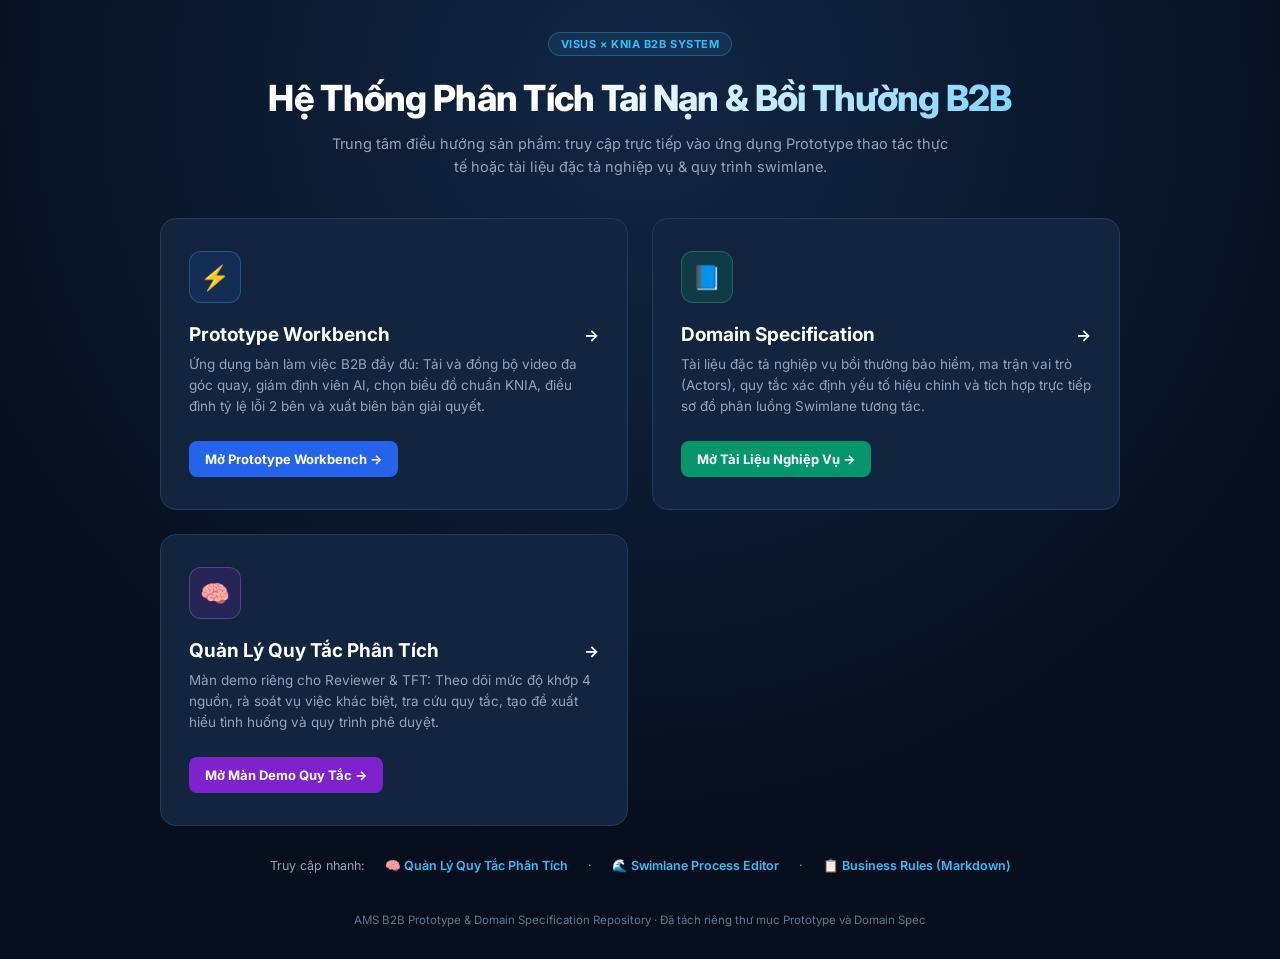
==== commit fcaab865: "feat: bổ sung màn demo riêng Quản lý quy tắc phân tích (Reviewer & TFT Workspace)" ====
--- a/index.html
+++ b/index.html
@@ -115,6 +115,9 @@
     .portal-card.card-spec:hover::before {
       background: linear-gradient(90deg, #34d399, #10b981);
     }
+    .portal-card.card-rules:hover::before {
+      background: linear-gradient(90deg, #c084fc, #9333ea);
+    }
     .card-icon {
       width: 52px;
       height: 52px;
@@ -132,6 +135,10 @@
     .card-spec .card-icon {
       background: rgba(16, 185, 129, 0.15);
       border: 1px solid rgba(52, 211, 153, 0.3);
+    }
+    .card-rules .card-icon {
+      background: rgba(147, 51, 234, 0.15);
+      border: 1px solid rgba(192, 132, 252, 0.3);
     }
     .card-title {
       font-size: 19px;
@@ -174,6 +181,14 @@
     .portal-card.card-spec:hover .card-action {
       background: #047857;
       box-shadow: 0 0 16px rgba(16, 185, 129, 0.3);
+    }
+    .card-rules .card-action {
+      background: #7e22ce;
+      color: white;
+    }
+    .portal-card.card-rules:hover .card-action {
+      background: #9333ea;
+      box-shadow: 0 0 16px rgba(168, 85, 247, 0.35);
     }
     .quick-links {
       display: flex;
@@ -236,10 +251,27 @@
           <span class="card-action">Mở Tài Liệu Nghiệp Vụ →</span>
         </div>
       </a>
+
+      <!-- 3. Quản Lý Quy Tắc Phân Tích (Demo Riêng) -->
+      <a href="./prototype/analysis-rules-demo.html" class="portal-card card-rules">
+        <div>
+          <div class="card-icon">🧠</div>
+          <div class="card-title">
+            <span>Quản Lý Quy Tắc Phân Tích</span>
+            <span style="font-size: 16px;">→</span>
+          </div>
+          <p class="card-desc">Màn demo riêng cho Reviewer &amp; TFT: Theo dõi mức độ khớp 4 nguồn, rà soát vụ việc khác biệt, tra cứu quy tắc, tạo đề xuất hiểu tình huống và quy trình phê duyệt.</p>
+        </div>
+        <div>
+          <span class="card-action">Mở Màn Demo Quy Tắc →</span>
+        </div>
+      </a>
     </div>
 
     <div class="quick-links">
       <span>Truy cập nhanh:</span>
+      <a href="./prototype/analysis-rules-demo.html">🧠 Quản Lý Quy Tắc Phân Tích</a>
+      <span>·</span>
       <a href="./prototype/swimlane-editor/index.html">🌊 Swimlane Process Editor</a>
       <span>·</span>
       <a href="./domain-spec/business-rules.md">📋 Business Rules (Markdown)</a>
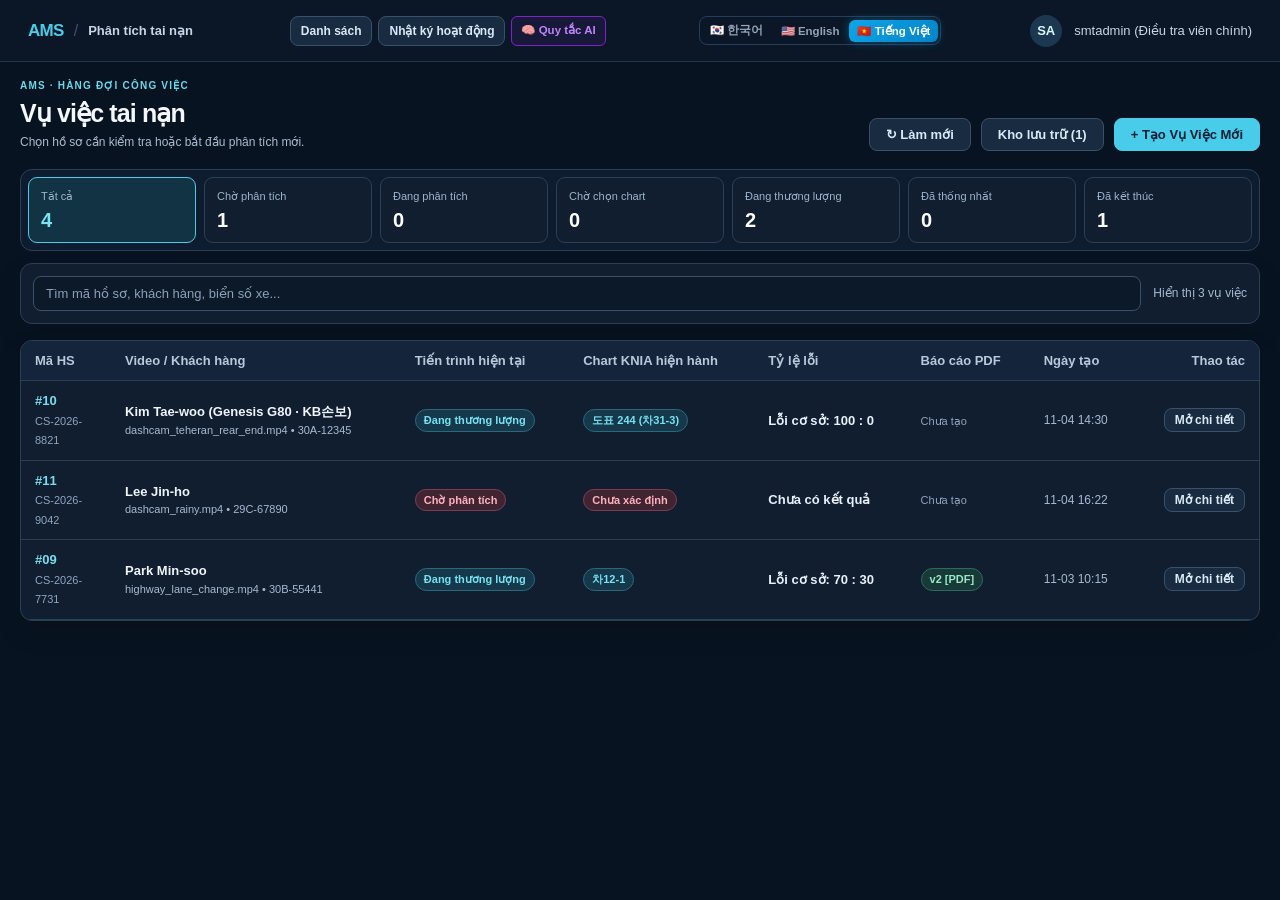
==== commit 115374e8: "Open B2B directly and show AI rules" ====
--- a/index.html
+++ b/index.html
@@ -1,285 +1,13 @@
-<!DOCTYPE html>
+<!doctype html>
 <html lang="vi">
 <head>
   <meta charset="UTF-8">
-  <meta name="viewport" content="width=device-width, initial-scale=1.0">
-  <title>Visus × KNIA AMS B2B — Portal Điều Hướng</title>
-  <link rel="preconnect" href="https://fonts.googleapis.com">
-  <link rel="preconnect" href="https://fonts.gstatic.com" crossorigin>
-  <link href="https://fonts.googleapis.com/css2?family=Inter:wght@400;500;600;700;800&family=Noto+Sans+KR:wght@400;500;700&display=swap" rel="stylesheet">
-  <style>
-    :root {
-      --bg-deep: #070f1e;
-      --bg-panel: #0d1a2d;
-      --bg-card: #12243e;
-      --bg-card-hover: #172e4f;
-      --border: #1e3a5f;
-      --border-bright: #2d558a;
-      --cyan: #38bdf8;
-      --cyan-glow: rgba(56, 189, 248, 0.25);
-      --primary: #2563eb;
-      --primary-glow: rgba(37, 99, 235, 0.3);
-      --emerald: #10b981;
-      --text-main: #f8fafc;
-      --text-muted: #94a3b8;
-    }
-    * { box-sizing: border-box; margin: 0; padding: 0; }
-    body {
-      font-family: 'Inter', -apple-system, sans-serif;
-      background: radial-gradient(circle at 50% 10%, #112644 0%, var(--bg-deep) 70%);
-      color: var(--text-main);
-      min-height: 100vh;
-      display: flex;
-      flex-direction: column;
-      align-items: center;
-      justify-content: center;
-      padding: 32px 20px;
-    }
-    .portal-container {
-      width: 100%;
-      max-width: 960px;
-      display: flex;
-      flex-direction: column;
-      align-items: center;
-      text-align: center;
-    }
-    .badge-tag {
-      display: inline-flex;
-      align-items: center;
-      gap: 6px;
-      padding: 4px 12px;
-      border-radius: 999px;
-      font-size: 11px;
-      font-weight: 700;
-      letter-spacing: 0.05em;
-      text-transform: uppercase;
-      background: rgba(56, 189, 248, 0.1);
-      color: var(--cyan);
-      border: 1px solid rgba(56, 189, 248, 0.3);
-      margin-bottom: 20px;
-    }
-    h1 {
-      font-size: clamp(26px, 4vw, 36px);
-      font-weight: 800;
-      letter-spacing: -0.02em;
-      margin-bottom: 12px;
-      background: linear-gradient(135deg, #ffffff 40%, #7dd3fc 100%);
-      -webkit-background-clip: text;
-      -webkit-text-fill-color: transparent;
-    }
-    p.lead {
-      color: var(--text-muted);
-      font-size: 14.5px;
-      max-width: 620px;
-      line-height: 1.6;
-      margin-bottom: 40px;
-    }
-    .cards-grid {
-      display: grid;
-      grid-template-columns: repeat(auto-fit, minmax(320px, 1fr));
-      gap: 24px;
-      width: 100%;
-      margin-bottom: 32px;
-    }
-    .portal-card {
-      background: var(--bg-card);
-      border: 1px solid var(--border);
-      border-radius: 16px;
-      padding: 32px 28px;
-      text-align: left;
-      display: flex;
-      flex-direction: column;
-      justify-content: space-between;
-      transition: all 0.25s cubic-bezier(0.4, 0, 0.2, 1);
-      text-decoration: none;
-      color: inherit;
-      position: relative;
-      overflow: hidden;
-    }
-    .portal-card::before {
-      content: '';
-      position: absolute;
-      top: 0; left: 0; right: 0; height: 3px;
-      background: transparent;
-      transition: background 0.25s;
-    }
-    .portal-card:hover {
-      background: var(--bg-card-hover);
-      border-color: var(--border-bright);
-      transform: translateY(-4px);
-      box-shadow: 0 16px 36px rgba(0, 0, 0, 0.4);
-    }
-    .portal-card.card-prototype:hover::before {
-      background: linear-gradient(90deg, #38bdf8, #2563eb);
-    }
-    .portal-card.card-spec:hover::before {
-      background: linear-gradient(90deg, #34d399, #10b981);
-    }
-    .portal-card.card-rules:hover::before {
-      background: linear-gradient(90deg, #c084fc, #9333ea);
-    }
-    .card-icon {
-      width: 52px;
-      height: 52px;
-      border-radius: 12px;
-      display: flex;
-      align-items: center;
-      justify-content: center;
-      font-size: 24px;
-      margin-bottom: 20px;
-    }
-    .card-prototype .card-icon {
-      background: rgba(37, 99, 235, 0.15);
-      border: 1px solid rgba(56, 189, 248, 0.3);
-    }
-    .card-spec .card-icon {
-      background: rgba(16, 185, 129, 0.15);
-      border: 1px solid rgba(52, 211, 153, 0.3);
-    }
-    .card-rules .card-icon {
-      background: rgba(147, 51, 234, 0.15);
-      border: 1px solid rgba(192, 132, 252, 0.3);
-    }
-    .card-title {
-      font-size: 19px;
-      font-weight: 700;
-      color: #ffffff;
-      margin-bottom: 8px;
-      display: flex;
-      align-items: center;
-      justify-content: space-between;
-    }
-    .card-desc {
-      color: var(--text-muted);
-      font-size: 13.5px;
-      line-height: 1.55;
-      margin-bottom: 24px;
-      flex-grow: 1;
-    }
-    .card-action {
-      display: inline-flex;
-      align-items: center;
-      gap: 8px;
-      font-size: 13px;
-      font-weight: 700;
-      padding: 10px 16px;
-      border-radius: 8px;
-      transition: all 0.2s;
-    }
-    .card-prototype .card-action {
-      background: var(--primary);
-      color: white;
-    }
-    .portal-card.card-prototype:hover .card-action {
-      background: #1d4ed8;
-      box-shadow: 0 0 16px var(--primary-glow);
-    }
-    .card-spec .card-action {
-      background: #059669;
-      color: white;
-    }
-    .portal-card.card-spec:hover .card-action {
-      background: #047857;
-      box-shadow: 0 0 16px rgba(16, 185, 129, 0.3);
-    }
-    .card-rules .card-action {
-      background: #7e22ce;
-      color: white;
-    }
-    .portal-card.card-rules:hover .card-action {
-      background: #9333ea;
-      box-shadow: 0 0 16px rgba(168, 85, 247, 0.35);
-    }
-    .quick-links {
-      display: flex;
-      align-items: center;
-      justify-content: center;
-      gap: 20px;
-      font-size: 12.5px;
-      color: var(--text-muted);
-    }
-    .quick-links a {
-      color: var(--cyan);
-      text-decoration: none;
-      font-weight: 600;
-      transition: color 0.15s;
-    }
-    .quick-links a:hover {
-      text-decoration: underline;
-      color: #7dd3fc;
-    }
-    .footer-note {
-      margin-top: 40px;
-      font-size: 11.5px;
-      color: #64748b;
-    }
-  </style>
+  <meta name="viewport" content="width=device-width, initial-scale=1">
+  <title>Visus × KNIA B2B</title>
+  <meta http-equiv="refresh" content="0; url=./prototype/index.html">
 </head>
 <body>
-  <div class="portal-container">
-    <div class="badge-tag">Visus × KNIA B2B System</div>
-    <h1>Hệ Thống Phân Tích Tai Nạn &amp; Bồi Thường B2B</h1>
-    <p class="lead">Trung tâm điều hướng sản phẩm: truy cập trực tiếp vào ứng dụng Prototype thao tác thực tế hoặc tài liệu đặc tả nghiệp vụ &amp; quy trình swimlane.</p>
-
-    <div class="cards-grid">
-      <!-- 1. Prototype Workbench -->
-      <a href="./prototype/index.html" class="portal-card card-prototype">
-        <div>
-          <div class="card-icon">⚡</div>
-          <div class="card-title">
-            <span>Prototype Workbench</span>
-            <span style="font-size: 16px;">→</span>
-          </div>
-          <p class="card-desc">Ứng dụng bàn làm việc B2B đầy đủ: Tải và đồng bộ video đa góc quay, giám định viên AI, chọn biểu đồ chuẩn KNIA, điều đình tỷ lệ lỗi 2 bên và xuất biên bản giải quyết.</p>
-        </div>
-        <div>
-          <span class="card-action">Mở Prototype Workbench →</span>
-        </div>
-      </a>
-
-      <!-- 2. Domain Specification -->
-      <a href="./domain-spec/index.html" class="portal-card card-spec">
-        <div>
-          <div class="card-icon">📘</div>
-          <div class="card-title">
-            <span>Domain Specification</span>
-            <span style="font-size: 16px;">→</span>
-          </div>
-          <p class="card-desc">Tài liệu đặc tả nghiệp vụ bồi thường bảo hiểm, ma trận vai trò (Actors), quy tắc xác định yếu tố hiệu chỉnh và tích hợp trực tiếp sơ đồ phân luồng Swimlane tương tác.</p>
-        </div>
-        <div>
-          <span class="card-action">Mở Tài Liệu Nghiệp Vụ →</span>
-        </div>
-      </a>
-
-      <!-- 3. Quản Lý Quy Tắc Phân Tích (Demo Riêng) -->
-      <a href="./prototype/analysis-rules-demo.html" class="portal-card card-rules">
-        <div>
-          <div class="card-icon">🧠</div>
-          <div class="card-title">
-            <span>Quản Lý Quy Tắc Phân Tích</span>
-            <span style="font-size: 16px;">→</span>
-          </div>
-          <p class="card-desc">Màn demo riêng cho Reviewer &amp; TFT: Theo dõi mức độ khớp 4 nguồn, rà soát vụ việc khác biệt, tra cứu quy tắc, tạo đề xuất hiểu tình huống và quy trình phê duyệt.</p>
-        </div>
-        <div>
-          <span class="card-action">Mở Màn Demo Quy Tắc →</span>
-        </div>
-      </a>
-    </div>
-
-    <div class="quick-links">
-      <span>Truy cập nhanh:</span>
-      <a href="./prototype/analysis-rules-demo.html">🧠 Quản Lý Quy Tắc Phân Tích</a>
-      <span>·</span>
-      <a href="./prototype/swimlane-editor/index.html">🌊 Swimlane Process Editor</a>
-      <span>·</span>
-      <a href="./domain-spec/business-rules.md">📋 Business Rules (Markdown)</a>
-    </div>
-
-    <div class="footer-note">
-      AMS B2B Prototype &amp; Domain Specification Repository · Đã tách riêng thư mục Prototype và Domain Spec
-    </div>
-  </div>
+  <script>window.location.replace('./prototype/index.html');</script>
+  <noscript><a href="./prototype/index.html">Mở Visus × KNIA B2B</a></noscript>
 </body>
 </html>
